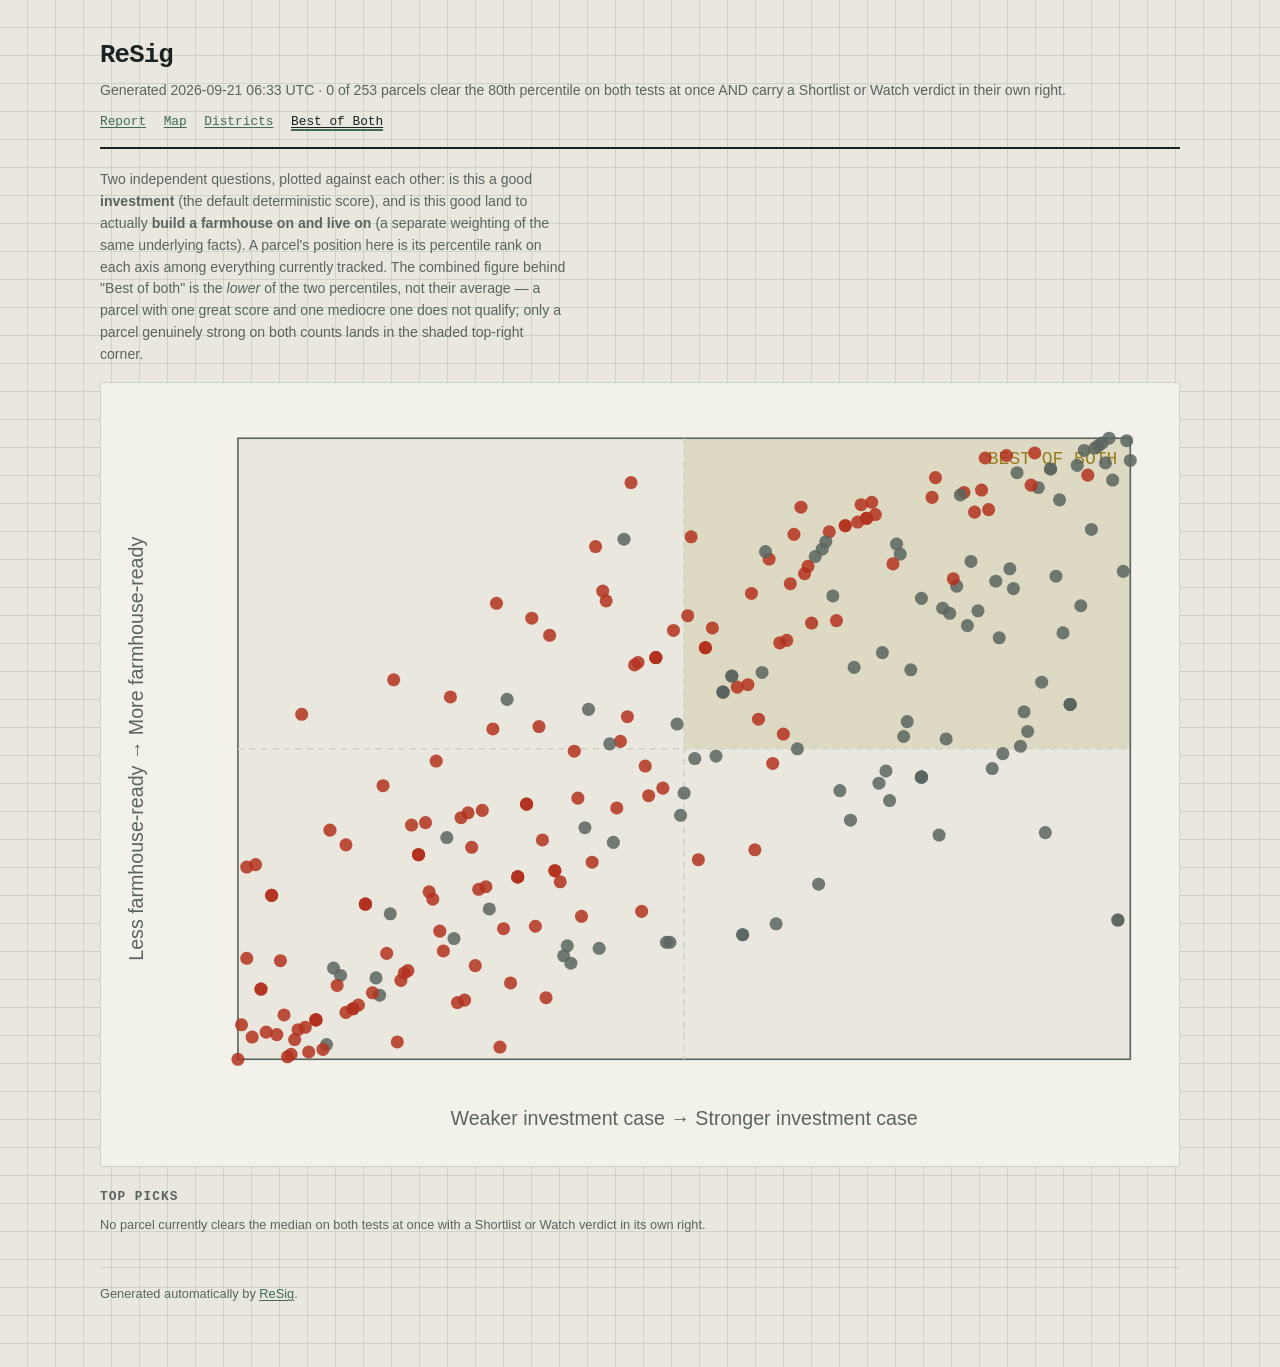
==== best-of-both.html @ 101c4d50 "Update report (2026-09-21T06:33:56Z)" ====
<!doctype html>
<html lang="en">
<head>
<meta charset="utf-8">
<meta name="viewport" content="width=device-width, initial-scale=1">
<title>ReSig — best of both</title>
<style>
:root {
  --paper:      #E9E7DE;
  --paper-2:    #F2F1EA;
  --grid:       #CFD2C6;
  --ink:        #1A2321;
  --ink-soft:   #5A655F;
  --contour:    #3F6B54;
  --sindoor:    #B3311F;
  --gold:       #9A7D22;
  --mono: ui-monospace, "SF Mono", "IBM Plex Mono", "Roboto Mono", Menlo, monospace;
  --sans: "Inter", "Helvetica Neue", -apple-system, BlinkMacSystemFont, sans-serif;
  --rule: 1px solid var(--grid);
  color-scheme: light;
}
* { box-sizing: border-box; }
body {
  margin: 0; padding: clamp(1rem, 3vw, 2.25rem) clamp(1rem, 3vw, 2.25rem) 4rem;
  max-width: 72rem; margin-inline: auto;
  background-color: var(--paper);
  background-image: linear-gradient(var(--grid) 1px, transparent 1px),
                     linear-gradient(90deg, var(--grid) 1px, transparent 1px);
  background-size: 28px 28px; background-position: -1px -1px;
  color: var(--ink); font: 15px/1.55 var(--sans);
}
a { color: var(--contour); text-decoration-thickness: 1px; text-underline-offset: 2px; }
a:hover { color: var(--ink); }
header.sheet { display: flex; flex-wrap: wrap; gap: .75rem 1.5rem; align-items: baseline;
               justify-content: space-between; border-bottom: 2px solid var(--ink);
               padding-bottom: 1rem; margin-bottom: 1.25rem; }
.wordmark { font-family: var(--mono); font-size: clamp(1.2rem, 3.5vw, 1.6rem); font-weight: 600;
            letter-spacing: -0.03em; margin: 0; }
nav.pages { font: .8rem var(--mono); display: flex; gap: 1.1rem; }
nav.pages a[aria-current] { color: var(--ink); border-bottom: 2px solid var(--contour); }
.sub { color: var(--ink-soft); margin: .3rem 0 0; font-size: .88rem; }

.stats { display: flex; flex-wrap: wrap; gap: 0; margin: 1.25rem 0; border: var(--rule);
         background: var(--paper-2); }
.stats > div { flex: 1 1 8rem; padding: .7rem .9rem; border-right: var(--rule); }
.stats > div:last-child { border-right: none; }
.stats .n { font: 600 1.3rem/1.1 var(--mono); }
.stats .k { font-size: .72rem; text-transform: uppercase; letter-spacing: .06em; color: var(--ink-soft); }

.filters { display: flex; flex-wrap: wrap; gap: .7rem 1.1rem; align-items: end;
           margin: 0 0 1rem; padding: .9rem; border: var(--rule); border-top: 3px solid var(--contour);
           background: var(--paper-2); }
.filters label { display: block; font: .68rem var(--mono); text-transform: uppercase;
                  letter-spacing: .06em; color: var(--ink-soft); margin-bottom: .25rem; }
.filters select, .filters input { font: .85rem var(--sans); padding: .35rem .5rem;
                                    border: 1px solid var(--ink-soft); background: var(--paper); color: var(--ink); }
.filters input[type=search] { min-width: 14rem; }
#count { font: .8rem var(--mono); color: var(--ink-soft); margin: 0 0 .6rem; }

.parcel { border: var(--rule); border-top: 3px solid var(--contour); margin-bottom: .6rem; background: var(--paper-2); }
.parcel[data-tier=risk] { border-top-color: var(--sindoor); }
.parcel[data-tier=ok] { border-top-color: var(--gold); }
.parcel[data-tier=meh] { border-top-color: var(--ink-soft); }
.parcel > summary, .parcel-head { cursor: pointer; padding: .65rem .9rem; display: grid;
    grid-template-columns: minmax(0,2.1fr) minmax(0,1fr) minmax(0,1fr) minmax(0,.9fr) minmax(0,.8fr) minmax(0,1.5fr);
    gap: .4rem 1rem; align-items: center; list-style: none; }
.parcel-head { cursor: default; font: .68rem var(--mono); text-transform: uppercase;
    letter-spacing: .06em; color: var(--ink-soft); padding-bottom: .35rem; }
.parcel-head span.num { text-align: right; }
.parcel > summary::-webkit-details-marker { display: none; }
.parcel[open] > summary { border-bottom: var(--rule); }
.parcel .title { font-weight: 600; overflow: hidden; text-overflow: ellipsis; white-space: nowrap; }
.parcel .where { color: var(--ink-soft); font-size: .78rem; }
.trend-up { color: var(--sindoor); font-size: .75rem; }
.trend-down { color: var(--contour); font-size: .75rem; }
.num { text-align: right; font-variant-numeric: tabular-nums; font-family: var(--mono); white-space: nowrap; }
.verdict-good { color: var(--contour); font-weight: 500; }
.verdict-ok { color: var(--gold); }
.verdict-meh { color: var(--ink-soft); }
.verdict-risk { color: var(--sindoor); font-weight: 500; }
.tag { display: inline-block; font: 600 .65rem var(--mono); text-transform: uppercase;
       letter-spacing: .04em; padding: .1rem .4rem; border-radius: 3px; vertical-align: middle; }
.tag--gold { border: 1px solid var(--gold); color: var(--gold); }

.detail { padding: .8rem 1rem 1.1rem; display: grid; grid-template-columns: 1fr 1fr; gap: 1.1rem 1.5rem; }
.detail h4 { font: 600 .68rem/1 var(--mono); text-transform: uppercase; letter-spacing: .08em;
             color: var(--ink-soft); margin: 0 0 .5rem; }
.detail .kv { margin: 0; display: grid; grid-template-columns: 6rem 1fr; gap: .3rem .6rem; font-size: .84rem; }
.detail .kv dt { font: .68rem var(--mono); color: var(--ink-soft); }
.detail .kv dd { margin: 0; font-family: var(--mono); }
.why { margin: 0; padding: 0; list-style: none; font: .78rem/1.6 var(--mono); }
.why li { padding: .3rem 0; border-bottom: var(--rule); }
.why li:last-child { border-bottom: none; }
.meter { color: var(--contour); letter-spacing: -0.08em; }
.note { font-size: .8rem; color: var(--ink-soft); margin: .5rem 0 0; }
@media (max-width: 720px) {
  .parcel > summary { grid-template-columns: 1fr; }
  .detail { grid-template-columns: 1fr; }
  .parcel-head { display: none; }
}
footer { margin-top: 2rem; color: var(--ink-soft); font-size: .8rem; border-top: var(--rule); padding-top: 1rem; }

.pick { border: var(--rule); border-left: 3px solid var(--gold); padding: .6rem .8rem;
         margin-bottom: .5rem; background: var(--paper-2); }
.chart-wrap { border: var(--rule); background: var(--paper-2); padding: 1rem; margin: 1rem 0 1.5rem; }
.chart-wrap svg { width: 100%; height: auto; display: block; }
</style>
</head>
<body>
<header class="sheet">
  <div>
    <p class="wordmark">ReSig</p>
    <p class="sub">Generated 2026-09-21 06:33 UTC · 0 of 253 parcels clear the
      80th percentile on both tests at once AND carry a Shortlist
      or Watch verdict in their own right.</p>
  </div>
  <nav class="pages"><a href="index.html">Report</a><a href="map.html">Map</a><a href="districts.html">Districts</a><a href="best-of-both.html" aria-current="page">Best of Both</a></nav>
</header>

<p class="sub" style="max-width:60ch">
  Two independent questions, plotted against each other: is this a good
  <strong>investment</strong> (the default deterministic score), and is this good land to actually
  <strong>build a farmhouse on and live on</strong> (a separate weighting of the same underlying
  facts). A parcel's position here is its percentile rank on each axis among everything currently
  tracked. The combined figure behind "Best of both" is the <em>lower</em> of the two percentiles,
  not their average — a parcel with one great score and one mediocre one does not qualify; only a
  parcel genuinely strong on both counts lands in the shaded top-right corner.
</p>

<div class="chart-wrap">
<svg viewBox="0 0 640 460" role="img" aria-label="Investment score versus farmhouse-suitability score, one dot per parcel"><rect x="74" y="24" width="546" height="380" fill="var(--paper)"/><rect x="347.0" y="24" width="273.0" height="190.0" fill="var(--gold)" opacity="0.14"/><rect x="74" y="24" width="546" height="380" fill="none" stroke="var(--ink-soft)" stroke-width="1"/><line x1="347.0" y1="24" x2="347.0" y2="404" stroke="var(--grid)" stroke-dasharray="4,3"/><line x1="74" y1="214.0" x2="620" y2="214.0" stroke="var(--grid)" stroke-dasharray="4,3"/><text x="612" y="40" text-anchor="end" font-size="11" fill="var(--gold)" font-family="var(--mono)">BEST OF BOTH</text><a href="index.html#p-3c12789ec2a33b2a"><circle cx="620.0" cy="37.6" r="4" style="fill:var(--ink-soft)" opacity="0.85"><title>Commercial Land for Rent in Kapan — investment 100th pct, farmhouse 96th pct</title></circle></a><a href="index.html#p-a960d82c58619d6d"><circle cx="617.8" cy="25.5" r="4" style="fill:var(--ink-soft)" opacity="0.85"><title>Land on Sale at Nakhipot — investment 100th pct, farmhouse 100th pct</title></circle></a><a href="index.html#p-d935917e226b5582"><circle cx="615.7" cy="105.4" r="4" style="fill:var(--ink-soft)" opacity="0.85"><title>Land for Sale in Thakre — investment 99th pct, farmhouse 79th pct</title></circle></a><a href="index.html#p-98e5341f382477df"><circle cx="612.4" cy="318.8" r="4" style="fill:var(--ink-soft)" opacity="0.85"><title>hiway toucha land and house for sales urgent — investment 99th pct, farmhouse 22th pct</title></circle></a><a href="index.html#p-a8525ee507dbd38e"><circle cx="612.4" cy="318.8" r="4" style="fill:var(--ink-soft)" opacity="0.85"><title>15 Aana jaga hiway toucha 17metter face — investment 99th pct, farmhouse 22th pct</title></circle></a><a href="index.html#p-e9f309aa2efd473e"><circle cx="609.2" cy="49.6" r="4" style="fill:var(--ink-soft)" opacity="0.85"><title>Land on Sale at Shivaghat — investment 98th pct, farmhouse 93th pct</title></circle></a><a href="index.html#p-f124165d592187a6"><circle cx="607.0" cy="24.0" r="4" style="fill:var(--ink-soft)" opacity="0.85"><title>Residential Land for Sale in Imadol — investment 98th pct, farmhouse 100th pct</title></circle></a><a href="index.html#p-3112c5cdf3ae9898"><circle cx="604.8" cy="39.1" r="4" style="fill:var(--ink-soft)" opacity="0.85"><title>Land on Sale at Kirtipur Jhulpokhari — investment 97th pct, farmhouse 96th pct</title></circle></a><a href="index.html#p-f8d220b8ddc4831b"><circle cx="602.7" cy="27.0" r="4" style="fill:var(--ink-soft)" opacity="0.85"><title>Commercial Land for Sale at Baluwatar — investment 97th pct, farmhouse 99th pct</title></circle></a><a href="index.html#p-209a9ff8c789afdb"><circle cx="600.5" cy="28.5" r="4" style="fill:var(--ink-soft)" opacity="0.85"><title>Commercial Land for Sale at Bagbazar — investment 96th pct, farmhouse 99th pct</title></circle></a><a href="index.html#p-1a326ec248c3b425"><circle cx="598.3" cy="30.0" r="4" style="fill:var(--ink-soft)" opacity="0.85"><title>Commercial Land for Sale at Sinamangal — investment 96th pct, farmhouse 98th pct</title></circle></a><a href="index.html#p-9a4951554f86f142"><circle cx="596.2" cy="79.8" r="4" style="fill:var(--ink-soft)" opacity="0.85"><title>Land on Sale at Chhampi — investment 96th pct, farmhouse 85th pct</title></circle></a><a href="index.html#p-3c2ca82757402a3b"><circle cx="594.0" cy="46.6" r="4" style="fill:var(--sindoor)" opacity="0.85"><title>Land on Sale at Nakhudol Bhaisepati — investment 95th pct, farmhouse 94th pct</title></circle></a><a href="index.html#p-1645b2f1ffe58a04"><circle cx="591.8" cy="31.5" r="4" style="fill:var(--ink-soft)" opacity="0.85"><title>Commercial Land for Sale in Gothatar — investment 95th pct, farmhouse 98th pct</title></circle></a><a href="index.html#p-316c15afed1bd3ad"><circle cx="589.7" cy="126.5" r="4" style="fill:var(--ink-soft)" opacity="0.85"><title>🏡 LAVISH BUNGALOW FOR RENT | BISHALNAGAR, KATHMANDU✨ A Premi — investment 94th pct, farmhouse 73th pct</title></circle></a><a href="index.html#p-990f5b1c18c774e6"><circle cx="587.5" cy="40.6" r="4" style="fill:var(--ink-soft)" opacity="0.85"><title>Residential Land for Sale at Chapali — investment 94th pct, farmhouse 96th pct</title></circle></a><a href="index.html#p-612f9ea61b07eb21"><circle cx="583.2" cy="186.9" r="4" style="fill:var(--ink-soft)" opacity="0.85"><title>LAND ON SALE AT CHAPAGAUN — investment 93th pct, farmhouse 57th pct</title></circle></a><a href="index.html#p-20fa27a2e74a25a0"><circle cx="583.2" cy="186.9" r="4" style="fill:var(--ink-soft)" opacity="0.85"><title>LAND ON SALE AT CHAPAGAUN — investment 93th pct, farmhouse 57th pct</title></circle></a><a href="index.html#p-e5a11e2611a1c26a"><circle cx="583.2" cy="186.9" r="4" style="fill:var(--ink-soft)" opacity="0.85"><title>LAND ON SALE AT CHAPAGAUN — investment 93th pct, farmhouse 57th pct</title></circle></a><a href="index.html#p-d938139e222aa679"><circle cx="578.8" cy="143.1" r="4" style="fill:var(--ink-soft)" opacity="0.85"><title>Land on Sale at Thankot Nagdhunga — investment 92th pct, farmhouse 69th pct</title></circle></a><a href="index.html#p-1f2910f21db62cb2"><circle cx="576.7" cy="61.7" r="4" style="fill:var(--ink-soft)" opacity="0.85"><title>5 ROPANI COMMERCIAL LAND FOR RENT|BANESHWOR,KATHMANDU — investment 92th pct, farmhouse 90th pct</title></circle></a><a href="index.html#p-01ec0922d55fd368"><circle cx="574.5" cy="108.4" r="4" style="fill:var(--ink-soft)" opacity="0.85"><title>Residential Land for Sale — investment 92th pct, farmhouse 78th pct</title></circle></a><a href="index.html#p-1af68c649ad234c8"><circle cx="571.2" cy="42.8" r="4" style="fill:var(--ink-soft)" opacity="0.85"><title>Commercial Land for Sale in New Baneshwor — investment 91th pct, farmhouse 95th pct</title></circle></a><a href="index.html#p-52485f45154748b3"><circle cx="571.2" cy="42.8" r="4" style="fill:var(--ink-soft)" opacity="0.85"><title>Commercial Land for Sale at New Baneshwor — investment 91th pct, farmhouse 95th pct</title></circle></a><a href="index.html#p-7ac97693006aa82e"><circle cx="568.0" cy="265.3" r="4" style="fill:var(--ink-soft)" opacity="0.85"><title>Land on Sale at Dhading Sangkosh — investment 90th pct, farmhouse 37th pct</title></circle></a><a href="index.html#p-3c18845c3e5b70c5"><circle cx="565.8" cy="173.3" r="4" style="fill:var(--ink-soft)" opacity="0.85"><title>Residental Land On Sale At Bhaisepati — investment 90th pct, farmhouse 61th pct</title></circle></a><a href="index.html#p-2e98e618d2769325"><circle cx="563.7" cy="54.2" r="4" style="fill:var(--ink-soft)" opacity="0.85"><title>Residential Land for Sale at Baluwatar — investment 90th pct, farmhouse 92th pct</title></circle></a><a href="index.html#p-5802abc5c0b32b04"><circle cx="561.5" cy="33.0" r="4" style="fill:var(--sindoor)" opacity="0.85"><title>Land on Sale at Maharajgunj — investment 89th pct, farmhouse 98th pct</title></circle></a><a href="index.html#p-6c3da8f4e8584703"><circle cx="559.3" cy="52.7" r="4" style="fill:var(--sindoor)" opacity="0.85"><title>10 aana commercial land for sale in Dahachowk Chandragiri Ka — investment 89th pct, farmhouse 92th pct</title></circle></a><a href="index.html#p-e531e31bd0248b71"><circle cx="557.2" cy="203.4" r="4" style="fill:var(--ink-soft)" opacity="0.85"><title>Residential Land for Sale in Thankot — investment 88th pct, farmhouse 53th pct</title></circle></a><a href="index.html#p-ca33aae7d6bd4e05"><circle cx="555.0" cy="191.4" r="4" style="fill:var(--ink-soft)" opacity="0.85"><title>21 aana Land For Rent !!📍Tokha Greenland, Kathmandu — investment 88th pct, farmhouse 56th pct</title></circle></a><a href="index.html#p-36bc25cc10a32e41"><circle cx="552.8" cy="212.5" r="4" style="fill:var(--ink-soft)" opacity="0.85"><title>Land on Sale at Dahachowk — investment 88th pct, farmhouse 50th pct</title></circle></a><a href="index.html#p-892d2bf542212f79"><circle cx="550.7" cy="45.1" r="4" style="fill:var(--ink-soft)" opacity="0.85"><title>Residential Land for Sale in Godamchaur — investment 87th pct, farmhouse 94th pct</title></circle></a><a href="index.html#p-e9ae6f44cef830a0"><circle cx="548.5" cy="116.0" r="4" style="fill:var(--ink-soft)" opacity="0.85"><title>Plotting land On Sale At Lele ,Lalitpur — investment 87th pct, farmhouse 76th pct</title></circle></a><a href="index.html#p-0426338d34e69b75"><circle cx="546.3" cy="103.9" r="4" style="fill:var(--ink-soft)" opacity="0.85"><title>Residential Land for Sale in Imadol — investment 87th pct, farmhouse 79th pct</title></circle></a><a href="index.html#p-fdc3cb3e3785d651"><circle cx="544.2" cy="34.6" r="4" style="fill:var(--sindoor)" opacity="0.85"><title>Land on Sale at Chamati — investment 86th pct, farmhouse 97th pct</title></circle></a><a href="index.html#p-74a9d9990fa70ed4"><circle cx="542.0" cy="217.0" r="4" style="fill:var(--ink-soft)" opacity="0.85"><title>1 katha land for sale in Gitanagar Bharatpur — investment 86th pct, farmhouse 49th pct</title></circle></a><a href="index.html#p-9b8abcc853cc70a8"><circle cx="539.8" cy="146.1" r="4" style="fill:var(--ink-soft)" opacity="0.85"><title>4 aana 1 paisa and 4 aana  3 paisa land for sale in Matatirt — investment 85th pct, farmhouse 68th pct</title></circle></a><a href="index.html#p-068aeda438d90763"><circle cx="537.7" cy="111.5" r="4" style="fill:var(--ink-soft)" opacity="0.85"><title>Land on Sale at Goldhunga Baikhu — investment 85th pct, farmhouse 77th pct</title></circle></a><a href="index.html#p-af9414f7e6231e8a"><circle cx="535.5" cy="226.1" r="4" style="fill:var(--ink-soft)" opacity="0.85"><title>land on sale @ Bhutkhel Kirtipur 6 — investment 85th pct, farmhouse 47th pct</title></circle></a><a href="index.html#p-979259c079f7f240"><circle cx="533.3" cy="67.7" r="4" style="fill:var(--sindoor)" opacity="0.85"><title>Land on Sale at Jawalakhel — investment 84th pct, farmhouse 88th pct</title></circle></a><a href="index.html#p-f86be8b53a535a36"><circle cx="531.2" cy="36.1" r="4" style="fill:var(--sindoor)" opacity="0.85"><title>Land on Sale at Sano Bharyang — investment 84th pct, farmhouse 97th pct</title></circle></a><a href="index.html#p-96280a4ee81c9bbb"><circle cx="529.0" cy="55.7" r="4" style="fill:var(--sindoor)" opacity="0.85"><title>Land on Sale at Pulchowk — investment 83th pct, farmhouse 92th pct</title></circle></a><a href="index.html#p-3fdf523f615a82b0"><circle cx="526.8" cy="129.6" r="4" style="fill:var(--ink-soft)" opacity="0.85"><title>Residential Land for Sale in Imadol — investment 83th pct, farmhouse 72th pct</title></circle></a><a href="index.html#p-e4b720b49b7aa573"><circle cx="524.7" cy="69.2" r="4" style="fill:var(--sindoor)" opacity="0.85"><title>Land on Sale at Purano Naikap — investment 83th pct, farmhouse 88th pct</title></circle></a><a href="index.html#p-368622302d0acafe"><circle cx="522.5" cy="99.4" r="4" style="fill:var(--ink-soft)" opacity="0.85"><title>Residential Land for Sale at Baluwatar — investment 82th pct, farmhouse 80th pct</title></circle></a><a href="index.html#p-170c586a13817214"><circle cx="520.3" cy="138.6" r="4" style="fill:var(--ink-soft)" opacity="0.85"><title>6 piece land for sale in Matatirtha Chandragiri Kathmandu — investment 82th pct, farmhouse 70th pct</title></circle></a><a href="index.html#p-64d1e7f531bf6867"><circle cx="518.2" cy="57.2" r="4" style="fill:var(--sindoor)" opacity="0.85"><title>3 aana commercial land for sale in Tokha Height Kathmandu — investment 81th pct, farmhouse 91th pct</title></circle></a><a href="index.html#p-bebb0da9c721f9f5"><circle cx="516.0" cy="58.7" r="4" style="fill:var(--ink-soft)" opacity="0.85"><title>Residential Land for Sale at Gothatar — investment 81th pct, farmhouse 91th pct</title></circle></a><a href="index.html#p-368818a5c2e832f6"><circle cx="513.8" cy="114.5" r="4" style="fill:var(--ink-soft)" opacity="0.85"><title>Residential Land for Sale at Bistagaun — investment 81th pct, farmhouse 76th pct</title></circle></a><a href="index.html#p-b567ed6657759b4b"><circle cx="511.7" cy="110.0" r="4" style="fill:var(--sindoor)" opacity="0.85"><title>Land on Sale at Dhapakhel — investment 80th pct, farmhouse 77th pct</title></circle></a><a href="index.html#p-5e1c99d452810876"><circle cx="509.5" cy="131.1" r="4" style="fill:var(--ink-soft)" opacity="0.85"><title>Land on Sale at Birgunj — investment 80th pct, farmhouse 72th pct</title></circle></a><a href="index.html#p-ded3324884a96fbd"><circle cx="507.3" cy="208.0" r="4" style="fill:var(--ink-soft)" opacity="0.85"><title>54 ana land for in budanilkantha height — investment 79th pct, farmhouse 52th pct</title></circle></a><a href="index.html#p-62176c35b2fcaacd"><circle cx="505.2" cy="128.0" r="4" style="fill:var(--ink-soft)" opacity="0.85"><title>Commercial Land for Sale at Baluwatar — investment 79th pct, farmhouse 73th pct</title></circle></a><a href="index.html#p-6617190d10756c51"><circle cx="503.0" cy="266.8" r="4" style="fill:var(--ink-soft)" opacity="0.85"><title>14 piece plotting land for sale in Matatirtha Dhaksi Kathman — investment 79th pct, farmhouse 36th pct</title></circle></a><a href="index.html#p-780a6d66d5318336"><circle cx="500.8" cy="48.1" r="4" style="fill:var(--sindoor)" opacity="0.85"><title>Land on Sale at Bhangal Sundarbasti — investment 78th pct, farmhouse 94th pct</title></circle></a><a href="index.html#p-cd67b5b4f9129a22"><circle cx="498.7" cy="60.2" r="4" style="fill:var(--sindoor)" opacity="0.85"><title>Land on Sale at Baluwatar — investment 78th pct, farmhouse 90th pct</title></circle></a><a href="index.html#p-988099e53c76cf56"><circle cx="492.2" cy="231.3" r="4" style="fill:var(--ink-soft)" opacity="0.85"><title>land for rent — investment 77th pct, farmhouse 45th pct</title></circle></a><a href="index.html#p-f7e66fc00bdfc199"><circle cx="492.2" cy="231.3" r="4" style="fill:var(--ink-soft)" opacity="0.85"><title>Land For sale!!📍Mitrwpark, Kathmandu — investment 77th pct, farmhouse 45th pct</title></circle></a><a href="index.html#p-c7a46c102cbdc90b"><circle cx="492.2" cy="231.3" r="4" style="fill:var(--ink-soft)" opacity="0.85"><title>land for rent in pasikot — investment 77th pct, farmhouse 45th pct</title></circle></a><a href="index.html#p-54b76462b521c9f4"><circle cx="492.2" cy="122.0" r="4" style="fill:var(--ink-soft)" opacity="0.85"><title>7.5 ropani Land For Rent !!📍mitrwpark, Kathmandu — investment 77th pct, farmhouse 74th pct</title></circle></a><a href="index.html#p-afece3cb2e1f3c44"><circle cx="492.2" cy="231.3" r="4" style="fill:var(--ink-soft)" opacity="0.85"><title>5 aana Land For Rent !!📍Handigaun, Kathmandu — investment 77th pct, farmhouse 45th pct</title></circle></a><a href="index.html#p-eae59f23129d2b49"><circle cx="485.7" cy="165.7" r="4" style="fill:var(--ink-soft)" opacity="0.85"><title>Residential Land for Sale at Godamchaur — investment 75th pct, farmhouse 63th pct</title></circle></a><a href="index.html#p-4a359002c788ca07"><circle cx="483.5" cy="197.4" r="4" style="fill:var(--ink-soft)" opacity="0.85"><title>Residential Land for Sale in Imadol — investment 75th pct, farmhouse 54th pct</title></circle></a><a href="index.html#p-7db98823ad5fe661"><circle cx="481.3" cy="206.5" r="4" style="fill:var(--ink-soft)" opacity="0.85"><title>Residential Land for Sale in Harisiddhi — investment 75th pct, farmhouse 52th pct</title></circle></a><a href="index.html#p-94b2ac09a2171e96"><circle cx="479.2" cy="94.9" r="4" style="fill:var(--ink-soft)" opacity="0.85"><title>4 aana land for sale in Damauli Vyas-5 Ranitari — investment 74th pct, farmhouse 81th pct</title></circle></a><a href="index.html#p-16c75f04ebbd067e"><circle cx="477.0" cy="88.8" r="4" style="fill:var(--ink-soft)" opacity="0.85"><title>Land for sale in Pasikot — investment 74th pct, farmhouse 83th pct</title></circle></a><a href="index.html#p-770c49b5ddaf3180"><circle cx="474.8" cy="100.9" r="4" style="fill:var(--sindoor)" opacity="0.85"><title>Land on Sale at Chyaudada — investment 73th pct, farmhouse 80th pct</title></circle></a><a href="index.html#p-d36798738c6763a4"><circle cx="472.7" cy="245.7" r="4" style="fill:var(--ink-soft)" opacity="0.85"><title>Land For sale !!📍Pasikot, Kathmandu — investment 73th pct, farmhouse 42th pct</title></circle></a><a href="index.html#p-0f5d6bbccde2a4bc"><circle cx="470.5" cy="227.6" r="4" style="fill:var(--ink-soft)" opacity="0.85"><title>Residential Land on sell at Machhegaun, Bhakteparti, KTM — investment 73th pct, farmhouse 46th pct</title></circle></a><a href="index.html#p-d5c5f369127f8773"><circle cx="468.3" cy="155.2" r="4" style="fill:var(--ink-soft)" opacity="0.85"><title>Residential Land for Sale in Pasikot — investment 72th pct, farmhouse 65th pct</title></circle></a><a href="index.html#p-63c902841c5279f7"><circle cx="466.2" cy="235.1" r="4" style="fill:var(--ink-soft)" opacity="0.85"><title>Residential Land for Sale in Satdobato — investment 72th pct, farmhouse 44th pct</title></circle></a><a href="index.html#p-bf9d4fe36bf699e9"><circle cx="464.0" cy="70.7" r="4" style="fill:var(--sindoor)" opacity="0.85"><title>Land on Sale at Dallu — investment 71th pct, farmhouse 88th pct</title></circle></a><a href="index.html#p-9245245c6d275e98"><circle cx="461.8" cy="63.2" r="4" style="fill:var(--sindoor)" opacity="0.85"><title>Commercial 34.5 aana land for sale in MID Baneshwor — investment 71th pct, farmhouse 90th pct</title></circle></a><a href="index.html#p-05c12bc73607ed9e"><circle cx="458.6" cy="73.0" r="4" style="fill:var(--sindoor)" opacity="0.85"><title>Land on Sale at Chamati — investment 70th pct, farmhouse 87th pct</title></circle></a><a href="index.html#p-ffae69149fe95453"><circle cx="458.6" cy="73.0" r="4" style="fill:var(--sindoor)" opacity="0.85"><title>Land on Sale at Chamati — investment 70th pct, farmhouse 87th pct</title></circle></a><a href="index.html#p-8c8f69040e8125b4"><circle cx="455.3" cy="64.7" r="4" style="fill:var(--sindoor)" opacity="0.85"><title>Land on Sale at Chabahil — investment 70th pct, farmhouse 89th pct</title></circle></a><a href="index.html#p-3405479f69a2ae08"><circle cx="453.2" cy="75.3" r="4" style="fill:var(--sindoor)" opacity="0.85"><title>Land on Sale at Banasthali — investment 69th pct, farmhouse 87th pct</title></circle></a><a href="index.html#p-3a4c5d53c0106d5a"><circle cx="451.0" cy="164.2" r="4" style="fill:var(--ink-soft)" opacity="0.85"><title>Commercial Land for Sale in Lakhechaur — investment 69th pct, farmhouse 63th pct</title></circle></a><a href="index.html#p-7e8b2041a67af7d3"><circle cx="448.8" cy="257.7" r="4" style="fill:var(--ink-soft)" opacity="0.85"><title>Land For sale  !! 📍Tarkeshowr — investment 69th pct, farmhouse 38th pct</title></circle></a><a href="index.html#p-c88eac480dbc6f1f"><circle cx="445.6" cy="77.5" r="4" style="fill:var(--sindoor)" opacity="0.85"><title>Land on Sale at Chapali Bhangal — investment 68th pct, farmhouse 86th pct</title></circle></a><a href="index.html#p-babc198aa5148dfa"><circle cx="445.6" cy="77.5" r="4" style="fill:var(--sindoor)" opacity="0.85"><title>Land on Sale at Pasikot — investment 68th pct, farmhouse 86th pct</title></circle></a><a href="index.html#p-f037e6fe3c0bad24"><circle cx="442.3" cy="239.6" r="4" style="fill:var(--ink-soft)" opacity="0.85"><title>Bhangal Sundarbasti Land For Sale — investment 67th pct, farmhouse 43th pct</title></circle></a><a href="index.html#p-84d5249b5bb593e5"><circle cx="440.2" cy="135.6" r="4" style="fill:var(--sindoor)" opacity="0.85"><title>Residential Land for Sale in Chasidol — investment 67th pct, farmhouse 71th pct</title></circle></a><a href="index.html#p-5a23cd3a6ea957ff"><circle cx="438.0" cy="120.5" r="4" style="fill:var(--ink-soft)" opacity="0.85"><title>Residential Land for Sale in Lubhu — investment 67th pct, farmhouse 75th pct</title></circle></a><a href="index.html#p-8802bf719e6737d7"><circle cx="435.8" cy="81.3" r="4" style="fill:var(--sindoor)" opacity="0.85"><title>Land on Sale at Sitapaila — investment 66th pct, farmhouse 85th pct</title></circle></a><a href="index.html#p-c818f0b1dee4cb6c"><circle cx="433.7" cy="87.3" r="4" style="fill:var(--ink-soft)" opacity="0.85"><title>3 aana land for sale in Taathali 9 Chitapol Bhaktapur — investment 66th pct, farmhouse 83th pct</title></circle></a><a href="index.html#p-115e49ecef42c4d4"><circle cx="431.5" cy="91.9" r="4" style="fill:var(--ink-soft)" opacity="0.85"><title>Commercial Land for Sale in Lakeside, Pokhara — investment 65th pct, farmhouse 82th pct</title></circle></a><a href="index.html#p-a54648dc031ece81"><circle cx="429.3" cy="296.9" r="4" style="fill:var(--ink-soft)" opacity="0.85"><title>4 aana land for sale at Baadbhanjhyang Dahachowk — investment 65th pct, farmhouse 28th pct</title></circle></a><a href="index.html#p-e23c1c39a8e1b000"><circle cx="427.2" cy="96.4" r="4" style="fill:var(--ink-soft)" opacity="0.85"><title>3 aana 4 aana 9 aana land piece on sale in Changunarayan Bha — investment 65th pct, farmhouse 81th pct</title></circle></a><a href="index.html#p-9dfac59d59465ac1"><circle cx="425.0" cy="137.1" r="4" style="fill:var(--sindoor)" opacity="0.85"><title>Land on Sale at Thecho — investment 64th pct, farmhouse 70th pct</title></circle></a><a href="index.html#p-15c12097c1d985be"><circle cx="422.8" cy="102.4" r="4" style="fill:var(--sindoor)" opacity="0.85"><title>Land on Sale at Lolang Goldhunga — investment 64th pct, farmhouse 79th pct</title></circle></a><a href="index.html#p-26e798e45c572107"><circle cx="420.7" cy="106.9" r="4" style="fill:var(--sindoor)" opacity="0.85"><title>Land on Sale at Machhapokhari Basantanagar — investment 63th pct, farmhouse 78th pct</title></circle></a><a href="index.html#p-fab6fee409c48351"><circle cx="418.5" cy="66.2" r="4" style="fill:var(--sindoor)" opacity="0.85"><title>8 aana commercial land for sale / rent in Gokarneshwor Kathm — investment 63th pct, farmhouse 89th pct</title></circle></a><a href="index.html#p-3a9067322245c68d"><circle cx="416.3" cy="214.0" r="4" style="fill:var(--ink-soft)" opacity="0.85"><title>Lalitpur bista xap ma jagga — investment 63th pct, farmhouse 50th pct</title></circle></a><a href="index.html#p-53c7dc42c43de2a5"><circle cx="414.2" cy="82.8" r="4" style="fill:var(--sindoor)" opacity="0.85"><title>Land on Sale at Arubari Gokarneshwar — investment 62th pct, farmhouse 85th pct</title></circle></a><a href="index.html#p-ad8fbabbc5e84e7c"><circle cx="412.0" cy="113.0" r="4" style="fill:var(--sindoor)" opacity="0.85"><title>4 To 6 aana land for sale at satdobato — investment 62th pct, farmhouse 77th pct</title></circle></a><a href="index.html#p-be3637ec2a02e0bb"><circle cx="409.8" cy="147.7" r="4" style="fill:var(--sindoor)" opacity="0.85"><title>Residential Land for Sale in Ochu Height — investment 62th pct, farmhouse 67th pct</title></circle></a><a href="index.html#p-59d10129747eb26b"><circle cx="407.7" cy="205.0" r="4" style="fill:var(--sindoor)" opacity="0.85"><title>Residential land for sale/sell in Hattiban, Lalitpur, Nepal  — investment 61th pct, farmhouse 52th pct</title></circle></a><a href="index.html#p-3f016a403d3987b9"><circle cx="405.5" cy="149.2" r="4" style="fill:var(--sindoor)" opacity="0.85"><title>Residential Land for Sale in Imadol — investment 61th pct, farmhouse 67th pct</title></circle></a><a href="index.html#p-139144660ec3d21f"><circle cx="403.3" cy="321.1" r="4" style="fill:var(--ink-soft)" opacity="0.85"><title>3 piece land for sale in Machhegaun, Near Khusi Khusi Chowk, — investment 60th pct, farmhouse 22th pct</title></circle></a><a href="index.html#p-a6307a5e37349d98"><circle cx="401.2" cy="223.0" r="4" style="fill:var(--sindoor)" opacity="0.85"><title>Land on Sale at Khumaltar Icimod — investment 60th pct, farmhouse 48th pct</title></circle></a><a href="index.html#p-6637e7f1e168aa53"><circle cx="399.0" cy="97.9" r="4" style="fill:var(--sindoor)" opacity="0.85"><title>Commercial land on sale at Baluwatar — investment 60th pct, farmhouse 81th pct</title></circle></a><a href="index.html#p-97d8ff655ee2f2b0"><circle cx="396.8" cy="93.4" r="4" style="fill:var(--ink-soft)" opacity="0.85"><title>Land for Sale at Gothatar — investment 59th pct, farmhouse 82th pct</title></circle></a><a href="index.html#p-c71430cc6fa8782f"><circle cx="394.7" cy="167.3" r="4" style="fill:var(--ink-soft)" opacity="0.85"><title>Tukra jagga dhulikhel Deurali — investment 59th pct, farmhouse 62th pct</title></circle></a><a href="index.html#p-b3771729e3cc06c1"><circle cx="392.5" cy="195.9" r="4" style="fill:var(--sindoor)" opacity="0.85"><title>Land on Sale at Attarkhel Jorpati — investment 58th pct, farmhouse 55th pct</title></circle></a><a href="index.html#p-50377a31ea4d1b08"><circle cx="390.3" cy="275.8" r="4" style="fill:var(--sindoor)" opacity="0.85"><title>Land on Sale at Chhampi — investment 58th pct, farmhouse 34th pct</title></circle></a><a href="index.html#p-7c7cc62dc478395f"><circle cx="388.2" cy="119.0" r="4" style="fill:var(--sindoor)" opacity="0.85"><title>Land on Sale at Ichangu Narayan — investment 58th pct, farmhouse 75th pct</title></circle></a><a href="index.html#p-1bdc06c7d0eaa78a"><circle cx="386.0" cy="174.8" r="4" style="fill:var(--sindoor)" opacity="0.85"><title>Land on Sale at Grande Hospital Tokha — investment 57th pct, farmhouse 60th pct</title></circle></a><a href="index.html#p-9b31385c62ba69a1"><circle cx="382.8" cy="327.8" r="4" style="fill:var(--ink-soft)" opacity="0.85"><title>4 aana land for sale in Dahachowk Near Medical College — investment 57th pct, farmhouse 20th pct</title></circle></a><a href="index.html#p-91f20b09ffe83bd9"><circle cx="382.8" cy="327.8" r="4" style="fill:var(--ink-soft)" opacity="0.85"><title>4 aana land for sale near Nagdhunga Tunnel Chandragiri — investment 57th pct, farmhouse 20th pct</title></circle></a><a href="index.html#p-935af85b6ecfc041"><circle cx="379.5" cy="176.3" r="4" style="fill:var(--sindoor)" opacity="0.85"><title>Land on Sale at Basundhara — investment 56th pct, farmhouse 60th pct</title></circle></a><a href="index.html#p-70b506606161aaff"><circle cx="376.2" cy="169.5" r="4" style="fill:var(--ink-soft)" opacity="0.85"><title>Land for Sale in Budhanilkantha — investment 55th pct, farmhouse 62th pct</title></circle></a><a href="index.html#p-02665ecb4c244289"><circle cx="376.2" cy="169.5" r="4" style="fill:var(--ink-soft)" opacity="0.85"><title>Land on Sale at Narayanthan Taulung — investment 55th pct, farmhouse 62th pct</title></circle></a><a href="index.html#p-8a6c2ccd807cae85"><circle cx="370.8" cy="179.3" r="4" style="fill:var(--ink-soft)" opacity="0.85"><title>Land for Sale at Chapali — investment 54th pct, farmhouse 59th pct</title></circle></a><a href="index.html#p-f736aa708f639020"><circle cx="370.8" cy="179.3" r="4" style="fill:var(--ink-soft)" opacity="0.85"><title>Land for Sale at Bansbari — investment 54th pct, farmhouse 59th pct</title></circle></a><a href="index.html#p-97f4a6e6365e58a6"><circle cx="370.8" cy="179.3" r="4" style="fill:var(--ink-soft)" opacity="0.85"><title>Land for Sale in Chapali — investment 54th pct, farmhouse 59th pct</title></circle></a><a href="index.html#p-3395d0d3388e1f4b"><circle cx="366.5" cy="218.5" r="4" style="fill:var(--ink-soft)" opacity="0.85"><title>Residential Land for Sale at Godamchaur — investment 54th pct, farmhouse 49th pct</title></circle></a><a href="index.html#p-40870b387a4bfd2b"><circle cx="364.3" cy="140.1" r="4" style="fill:var(--sindoor)" opacity="0.85"><title>Land on Sale at Kapan Height — investment 53th pct, farmhouse 69th pct</title></circle></a><a href="index.html#p-9ac2ca669f93ae52"><circle cx="360.0" cy="152.2" r="4" style="fill:var(--sindoor)" opacity="0.85"><title>Residential Land for Sale at Ekatabasti — investment 52th pct, farmhouse 66th pct</title></circle></a><a href="index.html#p-11cb8724d574bea3"><circle cx="360.0" cy="152.2" r="4" style="fill:var(--sindoor)" opacity="0.85"><title>Residential Land for Sale in Chapali — investment 52th pct, farmhouse 66th pct</title></circle></a><a href="index.html#p-cb3085011937e8d2"><circle cx="360.0" cy="152.2" r="4" style="fill:var(--sindoor)" opacity="0.85"><title>Commercial Land for Sale in Chapali — investment 52th pct, farmhouse 66th pct</title></circle></a><a href="index.html#p-e778d17770ca6cbe"><circle cx="355.7" cy="281.9" r="4" style="fill:var(--sindoor)" opacity="0.85"><title>Land on Sale at Khumaltar Dhapakhel — investment 52th pct, farmhouse 32th pct</title></circle></a><a href="index.html#p-c2c6a74463fe853a"><circle cx="353.5" cy="220.0" r="4" style="fill:var(--ink-soft)" opacity="0.85"><title>Residential Land for Sale in Lubhu — investment 51th pct, farmhouse 48th pct</title></circle></a><a href="index.html#p-ea0e81c4ed0bd34a"><circle cx="351.3" cy="84.3" r="4" style="fill:var(--sindoor)" opacity="0.85"><title>Residential Land for Sale at Katunje — investment 51th pct, farmhouse 84th pct</title></circle></a><a href="index.html#p-abfd71cbbbd120ac"><circle cx="349.2" cy="132.6" r="4" style="fill:var(--sindoor)" opacity="0.85"><title>Land on Sale at Raniban Tinghare — investment 50th pct, farmhouse 71th pct</title></circle></a><a href="index.html#p-c1a153fbe6f7f114"><circle cx="347.0" cy="241.1" r="4" style="fill:var(--ink-soft)" opacity="0.85"><title>Residential Land for Sale in Tikathali — investment 50th pct, farmhouse 43th pct</title></circle></a><a href="index.html#p-b8bfed4c8b1be08f"><circle cx="344.8" cy="254.7" r="4" style="fill:var(--ink-soft)" opacity="0.85"><title>Land for Sale, Area १० धुर घडेरी — investment 50th pct, farmhouse 39th pct</title></circle></a><a href="index.html#p-47f701cf0395b530"><circle cx="342.7" cy="198.9" r="4" style="fill:var(--ink-soft)" opacity="0.85"><title>Land for sale in Narayanthan — investment 49th pct, farmhouse 54th pct</title></circle></a><a href="index.html#p-4b06c82de24a27e1"><circle cx="340.5" cy="141.6" r="4" style="fill:var(--sindoor)" opacity="0.85"><title>Land on Sale at Swayambhu Sitapaila — investment 49th pct, farmhouse 69th pct</title></circle></a><a href="index.html#p-a4db501a9a3a580c"><circle cx="338.3" cy="332.4" r="4" style="fill:var(--ink-soft)" opacity="0.85"><title>Land for Sale in Bista Gaun, Kirtipur — investment 48th pct, farmhouse 19th pct</title></circle></a><a href="index.html#p-e64f503582e2a106"><circle cx="336.2" cy="332.4" r="4" style="fill:var(--ink-soft)" opacity="0.85"><title>Plotted Land for sale Macchegau Kirtipur — investment 48th pct, farmhouse 19th pct</title></circle></a><a href="index.html#p-18f32cc4d71c750a"><circle cx="334.0" cy="238.1" r="4" style="fill:var(--sindoor)" opacity="0.85"><title>Residential Land for Sale in Imadol — investment 48th pct, farmhouse 44th pct</title></circle></a><a href="index.html#p-f57037a35fd64ccb"><circle cx="329.7" cy="158.2" r="4" style="fill:var(--sindoor)" opacity="0.85"><title>Land on Sale at Narayanthan — investment 47th pct, farmhouse 65th pct</title></circle></a><a href="index.html#p-eb76a275b30b8ab3"><circle cx="329.7" cy="158.2" r="4" style="fill:var(--sindoor)" opacity="0.85"><title>Land on Sale at Bhangal Sundarbasti — investment 47th pct, farmhouse 65th pct</title></circle></a><a href="index.html#p-73466f6438173e8f"><circle cx="329.7" cy="158.2" r="4" style="fill:var(--sindoor)" opacity="0.85"><title>Land on Sale at Budhanilkantha — investment 47th pct, farmhouse 65th pct</title></circle></a><a href="index.html#p-960ede985c9ff05f"><circle cx="325.3" cy="242.7" r="4" style="fill:var(--sindoor)" opacity="0.85"><title>Residential Land for Sale in Imadol — investment 46th pct, farmhouse 42th pct</title></circle></a><a href="index.html#p-668865b59ebbd8fd"><circle cx="323.2" cy="224.6" r="4" style="fill:var(--sindoor)" opacity="0.85"><title>Land for sale in Tokha — investment 46th pct, farmhouse 47th pct</title></circle></a><a href="index.html#p-2dedc42c506fc74f"><circle cx="321.0" cy="313.5" r="4" style="fill:var(--sindoor)" opacity="0.85"><title>10 anaa 2 paisa ghaderi land for sale in Kirtipur Kathmandu — investment 45th pct, farmhouse 24th pct</title></circle></a><a href="index.html#p-cea1a4b784e84e7f"><circle cx="318.8" cy="161.2" r="4" style="fill:var(--sindoor)" opacity="0.85"><title>Land on Sale at Thulo Bharyang — investment 45th pct, farmhouse 64th pct</title></circle></a><a href="index.html#p-6e7c4a5662ead6bb"><circle cx="316.7" cy="162.7" r="4" style="fill:var(--sindoor)" opacity="0.85"><title>Land on Sale at Sitapaila — investment 44th pct, farmhouse 63th pct</title></circle></a><a href="index.html#p-0e0da34ddcab12ca"><circle cx="314.5" cy="51.1" r="4" style="fill:var(--sindoor)" opacity="0.85"><title>5 Ropani Land for sale in Naxal, Kathmandu — investment 44th pct, farmhouse 93th pct</title></circle></a><a href="index.html#p-41f087062096eeb3"><circle cx="312.3" cy="194.4" r="4" style="fill:var(--sindoor)" opacity="0.85"><title>Land on Sale at Gokarneshwar — investment 44th pct, farmhouse 55th pct</title></circle></a><a href="index.html#p-005c8cb9f6876c9a"><circle cx="310.2" cy="85.8" r="4" style="fill:var(--ink-soft)" opacity="0.85"><title>Residential Land for Sale in Itahari — investment 43th pct, farmhouse 84th pct</title></circle></a><a href="index.html#p-94fad1ba8aa03be5"><circle cx="308.0" cy="209.5" r="4" style="fill:var(--sindoor)" opacity="0.85"><title>Land on Sale at Khusibu Nayabazar — investment 43th pct, farmhouse 51th pct</title></circle></a><a href="index.html#p-0226325f636787b0"><circle cx="305.8" cy="250.2" r="4" style="fill:var(--sindoor)" opacity="0.85"><title>Land on Sale at Narayanthan Height — investment 42th pct, farmhouse 40th pct</title></circle></a><a href="index.html#p-a8e2852b82821889"><circle cx="303.7" cy="271.3" r="4" style="fill:var(--ink-soft)" opacity="0.85"><title>Lalitpur ma sasto ma 4 aana jagga  — investment 42th pct, farmhouse 35th pct</title></circle></a><a href="index.html#p-02f95be6ef83c300"><circle cx="301.5" cy="211.0" r="4" style="fill:var(--ink-soft)" opacity="0.85"><title>Land on Sale at Balambu — investment 42th pct, farmhouse 51th pct</title></circle></a><a href="index.html#p-982415c8ca2b9df9"><circle cx="299.3" cy="123.5" r="4" style="fill:var(--sindoor)" opacity="0.85"><title>Land on Sale at Budhanilkantha — investment 41th pct, farmhouse 74th pct</title></circle></a><a href="index.html#p-4a70072fd428647a"><circle cx="297.2" cy="117.5" r="4" style="fill:var(--sindoor)" opacity="0.85"><title>Land on sale 250m form sano gau bhatvateni  — investment 41th pct, farmhouse 75th pct</title></circle></a><a href="index.html#p-307b810413766cf9"><circle cx="295.0" cy="336.1" r="4" style="fill:var(--ink-soft)" opacity="0.85"><title>Land for Sale in Ramailo Danda, Tokha-2 — investment 40th pct, farmhouse 18th pct</title></circle></a><a href="index.html#p-e9e240c964015add"><circle cx="292.8" cy="90.3" r="4" style="fill:var(--sindoor)" opacity="0.85"><title>Land on Sale at Narayanthan Height — investment 40th pct, farmhouse 83th pct</title></circle></a><a href="index.html#p-bcac0b5bc75aaa0d"><circle cx="290.7" cy="283.4" r="4" style="fill:var(--sindoor)" opacity="0.85"><title>Land on Sale at Kalanki — investment 40th pct, farmhouse 32th pct</title></circle></a><a href="index.html#p-ef6db0f3fb4b97d9"><circle cx="288.5" cy="189.9" r="4" style="fill:var(--ink-soft)" opacity="0.85"><title>Land for Sale in Gothatar — investment 39th pct, farmhouse 56th pct</title></circle></a><a href="index.html#p-a8211fe9c4a0c603"><circle cx="286.3" cy="262.3" r="4" style="fill:var(--ink-soft)" opacity="0.85"><title>Residential Land for Sale in Saraswotikhel — investment 39th pct, farmhouse 37th pct</title></circle></a><a href="index.html#p-41d606b0a3f67c8b"><circle cx="284.2" cy="316.5" r="4" style="fill:var(--sindoor)" opacity="0.85"><title>Land on Sale at Baniyatar Dhaneshwor — investment 38th pct, farmhouse 23th pct</title></circle></a><a href="index.html#p-b864aa5bf7cafe6d"><circle cx="282.0" cy="244.2" r="4" style="fill:var(--sindoor)" opacity="0.85"><title>Land on Sale at Radhakrisna Raniban — investment 38th pct, farmhouse 42th pct</title></circle></a><a href="index.html#p-378221990c05f1e0"><circle cx="279.8" cy="215.5" r="4" style="fill:var(--sindoor)" opacity="0.85"><title>Land on Sale at Tikathali — investment 38th pct, farmhouse 50th pct</title></circle></a><a href="index.html#p-1f152557155c06c7"><circle cx="277.7" cy="345.2" r="4" style="fill:var(--ink-soft)" opacity="0.85"><title>Land for Sale in Sangla, Tarakeshwor-1 — investment 37th pct, farmhouse 15th pct</title></circle></a><a href="index.html#p-e135b24836084406"><circle cx="275.5" cy="334.6" r="4" style="fill:var(--ink-soft)" opacity="0.85"><title>land for sale — investment 37th pct, farmhouse 18th pct</title></circle></a><a href="index.html#p-2f412ba428545dd3"><circle cx="273.3" cy="340.7" r="4" style="fill:var(--ink-soft)" opacity="0.85"><title>3 anna 3 paisa, maiti nepal, gokarna — investment 37th pct, farmhouse 17th pct</title></circle></a><a href="index.html#p-a7a301ea6f8d351d"><circle cx="271.2" cy="295.4" r="4" style="fill:var(--sindoor)" opacity="0.85"><title>3 aana 2 paisa 2 dam Land On Sale At Tokha 30 lakhs per aana — investment 36th pct, farmhouse 29th pct</title></circle></a><a href="index.html#p-389b02d96c0464ed"><circle cx="267.9" cy="288.6" r="4" style="fill:var(--sindoor)" opacity="0.85"><title>Land on Sale at Mahalaxmisthan — investment 36th pct, farmhouse 30th pct</title></circle></a><a href="index.html#p-ef0895a17eec6892"><circle cx="267.9" cy="288.6" r="4" style="fill:var(--sindoor)" opacity="0.85"><title>Land on Sale at Gairidhara — investment 36th pct, farmhouse 30th pct</title></circle></a><a href="index.html#p-f5067bdf99ca1fa6"><circle cx="264.7" cy="144.6" r="4" style="fill:var(--sindoor)" opacity="0.85"><title>Land for Sale in Pasikot Ideal for Plotting — investment 35th pct, farmhouse 68th pct</title></circle></a><a href="index.html#p-38b0463a8ea0d262"><circle cx="262.5" cy="366.3" r="4" style="fill:var(--sindoor)" opacity="0.85"><title>Land on Sale at Bhaisepati Magargaun — investment 35th pct, farmhouse 10th pct</title></circle></a><a href="index.html#p-fcf8a1216339b86c"><circle cx="260.3" cy="269.8" r="4" style="fill:var(--sindoor)" opacity="0.85"><title>Land on Sale at Narayanthan Wasik — investment 34th pct, farmhouse 35th pct</title></circle></a><a href="index.html#p-325f1c41fa04c77f"><circle cx="258.2" cy="200.4" r="4" style="fill:var(--sindoor)" opacity="0.85"><title>Land on Sale at Balambu — investment 34th pct, farmhouse 54th pct</title></circle></a><a href="index.html#p-742da066aa44be3d"><circle cx="256.0" cy="322.6" r="4" style="fill:var(--sindoor)" opacity="0.85"><title>Land on Sale at Hattigaunda — investment 33th pct, farmhouse 21th pct</title></circle></a><a href="index.html#p-4425c0dbfa77b12e"><circle cx="253.8" cy="134.1" r="4" style="fill:var(--sindoor)" opacity="0.85"><title>Land on Sale at Balambu — investment 33th pct, farmhouse 71th pct</title></circle></a><a href="index.html#p-392ad456ea1bd1e5"><circle cx="250.6" cy="247.9" r="4" style="fill:var(--sindoor)" opacity="0.85"><title>4 Anna Land for Sale in Imadol | 20 Ft Road Access from 2 Si — investment 32th pct, farmhouse 41th pct</title></circle></a><a href="index.html#p-bcd6c0f3403925ed"><circle cx="250.6" cy="247.9" r="4" style="fill:var(--sindoor)" opacity="0.85"><title>4 aana 2 daam land sale in Setipakha Imadol Lalitpur — investment 32th pct, farmhouse 41th pct</title></circle></a><a href="index.html#p-f41ed46454c0e540"><circle cx="245.2" cy="292.4" r="4" style="fill:var(--sindoor)" opacity="0.85"><title>Land on Sale at Hattigaunda — investment 31th pct, farmhouse 29th pct</title></circle></a><a href="index.html#p-7f69767af90e700e"><circle cx="245.2" cy="292.4" r="4" style="fill:var(--sindoor)" opacity="0.85"><title>Land on Sale at Narayanthan Rudreswor — investment 31th pct, farmhouse 29th pct</title></circle></a><a href="index.html#p-b1e67ace6e5fb42d"><circle cx="245.2" cy="292.4" r="4" style="fill:var(--sindoor)" opacity="0.85"><title>Residential Land for Sale in Budhanilkantha — investment 31th pct, farmhouse 29th pct</title></circle></a><a href="index.html#p-f7b89d39806862ed"><circle cx="240.8" cy="357.3" r="4" style="fill:var(--sindoor)" opacity="0.85"><title>4 Aana land piece for sale at Thankot, Near Chandragiri Cabl — investment 31th pct, farmhouse 12th pct</title></circle></a><a href="index.html#p-7de06f12cd4b517e"><circle cx="238.7" cy="183.8" r="4" style="fill:var(--ink-soft)" opacity="0.85"><title>4 Aana land for sale in Nalin Chowk, Chitapol, Near Araniko  — investment 30th pct, farmhouse 58th pct</title></circle></a><a href="index.html#p-c58549fbaba672b8"><circle cx="236.5" cy="324.1" r="4" style="fill:var(--sindoor)" opacity="0.85"><title>Land on Sale at Koteshwor — investment 30th pct, farmhouse 21th pct</title></circle></a><a href="index.html#p-52c951f478227bbe"><circle cx="234.3" cy="396.5" r="4" style="fill:var(--sindoor)" opacity="0.85"><title>5 Aana land on sale at extremely low price in Bhaisepati, La — investment 29th pct, farmhouse 2th pct</title></circle></a><a href="index.html#p-0eb9f5d71219228f"><circle cx="232.2" cy="125.0" r="4" style="fill:var(--sindoor)" opacity="0.85"><title>Residental land on sale at Gwarko — investment 29th pct, farmhouse 73th pct</title></circle></a><a href="index.html#p-8a2cf4260fbd9e86"><circle cx="230.0" cy="201.9" r="4" style="fill:var(--sindoor)" opacity="0.85"><title>Land on Sale at Pasikot — investment 29th pct, farmhouse 53th pct</title></circle></a><a href="index.html#p-48c8db8675976c45"><circle cx="227.8" cy="312.0" r="4" style="fill:var(--ink-soft)" opacity="0.85"><title>Land on Sale at Sipadol — investment 28th pct, farmhouse 24th pct</title></circle></a><a href="index.html#p-423f5293ccd29da0"><circle cx="225.7" cy="298.4" r="4" style="fill:var(--sindoor)" opacity="0.85"><title>Residential plots of land for sale in Bhimsengola, Sinamanga — investment 28th pct, farmhouse 28th pct</title></circle></a><a href="index.html#p-ecb7f2c1417823f7"><circle cx="223.5" cy="251.7" r="4" style="fill:var(--sindoor)" opacity="0.85"><title>8.5 aana land for sale in Lazimpat Kathmandu — investment 27th pct, farmhouse 40th pct</title></circle></a><a href="index.html#p-763ff25fd1eb4ec9"><circle cx="221.3" cy="300.0" r="4" style="fill:var(--sindoor)" opacity="0.85"><title>Land on Sale at Balkot — investment 27th pct, farmhouse 27th pct</title></circle></a><a href="index.html#p-e0965721480b2b83"><circle cx="219.2" cy="346.7" r="4" style="fill:var(--sindoor)" opacity="0.85"><title>Land on Sale at Baluwatar — investment 27th pct, farmhouse 15th pct</title></circle></a><a href="index.html#p-7ba7fc88ff7058c0"><circle cx="217.0" cy="274.3" r="4" style="fill:var(--sindoor)" opacity="0.85"><title>Land for sale in Kalanki — investment 26th pct, farmhouse 34th pct</title></circle></a><a href="index.html#p-9add080d9d5dc690"><circle cx="214.8" cy="253.2" r="4" style="fill:var(--sindoor)" opacity="0.85"><title>Land on Sale at Manbhawan — investment 26th pct, farmhouse 40th pct</title></circle></a><a href="index.html#p-60236f3f7f088bb2"><circle cx="212.7" cy="367.8" r="4" style="fill:var(--sindoor)" opacity="0.85"><title>Land for sale, thankot kharipot — investment 25th pct, farmhouse 10th pct</title></circle></a><a href="index.html#p-3b9f8dff7a6ae138"><circle cx="210.5" cy="256.2" r="4" style="fill:var(--sindoor)" opacity="0.85"><title>Land on Sale at Chapali Ghumti — investment 25th pct, farmhouse 39th pct</title></circle></a><a href="index.html#p-4f91c8848f71d44d"><circle cx="208.3" cy="369.3" r="4" style="fill:var(--sindoor)" opacity="0.85"><title>Plotted Land at Hattiban / Dhapakhel Heigh, Lalitpur  — investment 25th pct, farmhouse 9th pct</title></circle></a><a href="index.html#p-3f1d0a33ed69f2d3"><circle cx="206.2" cy="330.1" r="4" style="fill:var(--ink-soft)" opacity="0.85"><title>Land on Sale at Lamatar — investment 24th pct, farmhouse 19th pct</title></circle></a><a href="index.html#p-ff1054377df5d624"><circle cx="204.0" cy="182.3" r="4" style="fill:var(--sindoor)" opacity="0.85"><title>Land on Sale at Budhanilkantha — investment 24th pct, farmhouse 58th pct</title></circle></a><a href="index.html#p-d19b87d646d2f0c1"><circle cx="201.8" cy="268.3" r="4" style="fill:var(--ink-soft)" opacity="0.85"><title>3 aana land for sale in Mulpani Kathmandu — investment 23th pct, farmhouse 36th pct</title></circle></a><a href="index.html#p-5893b6e160ac16d9"><circle cx="199.7" cy="337.7" r="4" style="fill:var(--sindoor)" opacity="0.85"><title>Land on Sale at Baniyatar Dhaneshwor — investment 23th pct, farmhouse 17th pct</title></circle></a><a href="index.html#p-28707a598b910ac1"><circle cx="197.5" cy="325.6" r="4" style="fill:var(--sindoor)" opacity="0.85"><title>5 aana plotted land for sale in Tarakeshwar Chisapani — investment 23th pct, farmhouse 21th pct</title></circle></a><a href="index.html#p-db15de0053b7b91d"><circle cx="195.3" cy="221.5" r="4" style="fill:var(--sindoor)" opacity="0.85"><title>Residential Land for Sale in Fulbari, Pokhara — investment 22th pct, farmhouse 48th pct</title></circle></a><a href="index.html#p-f5d8fa98aec64853"><circle cx="193.2" cy="306.0" r="4" style="fill:var(--sindoor)" opacity="0.85"><title>Land for sale in Chapali — investment 22th pct, farmhouse 26th pct</title></circle></a><a href="index.html#p-8134851ca587a9ba"><circle cx="191.0" cy="301.5" r="4" style="fill:var(--sindoor)" opacity="0.85"><title>land for sale in Lele  — investment 21th pct, farmhouse 27th pct</title></circle></a><a href="index.html#p-0fcbf61ccf0080f4"><circle cx="188.8" cy="259.2" r="4" style="fill:var(--sindoor)" opacity="0.85"><title>4 aana plotted land for sale Balkot Bhaktapur — investment 21th pct, farmhouse 38th pct</title></circle></a><a href="index.html#p-106cf9cb8a3897a8"><circle cx="184.5" cy="278.8" r="4" style="fill:var(--sindoor)" opacity="0.85"><title>Land on Sale at Ganeshchowk Bhangal — investment 20th pct, farmhouse 33th pct</title></circle></a><a href="index.html#p-8109a586f55f21b0"><circle cx="184.5" cy="278.8" r="4" style="fill:var(--sindoor)" opacity="0.85"><title>Land on Sale at Budhanilkantha Height — investment 20th pct, farmhouse 33th pct</title></circle></a><a href="index.html#p-b417194be35aab97"><circle cx="184.5" cy="278.8" r="4" style="fill:var(--sindoor)" opacity="0.85"><title>4 aana Land for Sale on Pitched Road at Golfutar — investment 20th pct, farmhouse 33th pct</title></circle></a><a href="index.html#p-06ea925d3b9161f7"><circle cx="180.2" cy="260.7" r="4" style="fill:var(--sindoor)" opacity="0.85"><title>Land on Sale at Boudha Tinchuli — investment 19th pct, farmhouse 38th pct</title></circle></a><a href="index.html#p-2fce9a715e2ff488"><circle cx="178.0" cy="349.7" r="4" style="fill:var(--sindoor)" opacity="0.85"><title>Square Land in Sale - Residential — investment 19th pct, farmhouse 14th pct</title></circle></a><a href="index.html#p-6d1aaa2828b28222"><circle cx="175.8" cy="351.2" r="4" style="fill:var(--sindoor)" opacity="0.85"><title>5 anna land for sale in Nagarjun 24 lakhs per aana — investment 19th pct, farmhouse 14th pct</title></circle></a><a href="index.html#p-cac96d41cac37d8b"><circle cx="173.7" cy="355.7" r="4" style="fill:var(--sindoor)" opacity="0.85"><title>Land on Sale at Mandikhatar Faant — investment 18th pct, farmhouse 13th pct</title></circle></a><a href="index.html#p-90aadbd1c2bcd15c"><circle cx="171.5" cy="393.4" r="4" style="fill:var(--sindoor)" opacity="0.85"><title>Land on Sale at Bafal Khaupatol — investment 18th pct, farmhouse 3th pct</title></circle></a><a href="index.html#p-0f8b1edcd821c7ee"><circle cx="169.3" cy="171.8" r="4" style="fill:var(--sindoor)" opacity="0.85"><title>Residential Land for Sale at Chandrapur — investment 17th pct, farmhouse 61th pct</title></circle></a><a href="index.html#p-e40f3cd79481f14c"><circle cx="167.2" cy="315.0" r="4" style="fill:var(--ink-soft)" opacity="0.85"><title>4 aana land for sale in Chauthe 14 Pokhara — investment 17th pct, farmhouse 23th pct</title></circle></a><a href="index.html#p-ed024481af53accc"><circle cx="165.0" cy="339.2" r="4" style="fill:var(--sindoor)" opacity="0.85"><title>Land on Sale at Budhanilkantha — investment 17th pct, farmhouse 17th pct</title></circle></a><a href="index.html#p-e9e33369a3a33611"><circle cx="162.8" cy="236.6" r="4" style="fill:var(--sindoor)" opacity="0.85"><title>Land on Sale at Chhampi — investment 16th pct, farmhouse 44th pct</title></circle></a><a href="index.html#p-799b7b88dd8ed3d6"><circle cx="160.7" cy="364.8" r="4" style="fill:var(--ink-soft)" opacity="0.85"><title>Land on Sale at Bardaghat — investment 16th pct, farmhouse 10th pct</title></circle></a><a href="index.html#p-f1ee7bb512b40a03"><circle cx="158.5" cy="354.2" r="4" style="fill:var(--ink-soft)" opacity="0.85"><title>Agricultural Land for Rent in Pasikot — investment 15th pct, farmhouse 13th pct</title></circle></a><a href="index.html#p-b7f134a0cdde5d06"><circle cx="156.3" cy="363.3" r="4" style="fill:var(--sindoor)" opacity="0.85"><title>Attractive  Plotted Land For Sale in Tikathali — investment 15th pct, farmhouse 11th pct</title></circle></a><a href="index.html#p-cbe587fc3c207a62"><circle cx="152.0" cy="309.0" r="4" style="fill:var(--sindoor)" opacity="0.85"><title>Land on Sale at Chapali — investment 14th pct, farmhouse 25th pct</title></circle></a><a href="index.html#p-eb72a608c84c9782"><circle cx="152.0" cy="309.0" r="4" style="fill:var(--sindoor)" opacity="0.85"><title>Land on Sale at Kattike Bhanjyang — investment 14th pct, farmhouse 25th pct</title></circle></a><a href="index.html#p-fc1f77bb62fb1a21"><circle cx="152.0" cy="309.0" r="4" style="fill:var(--sindoor)" opacity="0.85"><title>Land on Sale at Kattike Bhanjyang — investment 14th pct, farmhouse 25th pct</title></circle></a><a href="index.html#p-75fe736bb9ccc9b3"><circle cx="147.7" cy="370.8" r="4" style="fill:var(--sindoor)" opacity="0.85"><title>Land For Sale At Sanogaun,Lalitpur At Cheap Price — investment 13th pct, farmhouse 9th pct</title></circle></a><a href="index.html#p-93d082804799b1b7"><circle cx="144.4" cy="373.1" r="4" style="fill:var(--sindoor)" opacity="0.85"><title>3 Aana Plot Just 200m from Chappal Karkhana Ring Road on sal — investment 13th pct, farmhouse 8th pct</title></circle></a><a href="index.html#p-f5390405a1a80016"><circle cx="144.4" cy="373.1" r="4" style="fill:var(--sindoor)" opacity="0.85"><title>2 piece land for sale in Chappal Karkhana — investment 13th pct, farmhouse 8th pct</title></circle></a><a href="index.html#p-ec88b5d7f5d6e96b"><circle cx="140.1" cy="375.3" r="4" style="fill:var(--sindoor)" opacity="0.85"><title>Land On Sale At Gairidhara — investment 12th pct, farmhouse 8th pct</title></circle></a><a href="index.html#p-3314dd12c28658d8"><circle cx="140.1" cy="272.8" r="4" style="fill:var(--sindoor)" opacity="0.85"><title>Land on Sale at Jarsing Pauwa — investment 12th pct, farmhouse 35th pct</title></circle></a><a href="index.html#p-d2a7c347f7216896"><circle cx="136.8" cy="352.7" r="4" style="fill:var(--ink-soft)" opacity="0.85"><title>5 anna land for sale in Basbari 7 Changunarayan Bhaktapur — investment 12th pct, farmhouse 13th pct</title></circle></a><a href="index.html#p-2acc142baa238c5a"><circle cx="134.7" cy="358.8" r="4" style="fill:var(--sindoor)" opacity="0.85"><title>Land on Sale at Pasikot — investment 11th pct, farmhouse 12th pct</title></circle></a><a href="index.html#p-d90fe8654566af70"><circle cx="132.5" cy="348.2" r="4" style="fill:var(--ink-soft)" opacity="0.85"><title>4 aana 1 paisa Dadhikot Chitrapur Land sale — investment 11th pct, farmhouse 15th pct</title></circle></a><a href="index.html#p-706723f5603ec278"><circle cx="130.3" cy="263.8" r="4" style="fill:var(--sindoor)" opacity="0.85"><title>5 aana 1 paisa Plotted land for sale in Katunje Bhaktapur — investment 10th pct, farmhouse 37th pct</title></circle></a><a href="index.html#p-f6b523c7431e1c4b"><circle cx="128.2" cy="395.0" r="4" style="fill:var(--ink-soft)" opacity="0.85"><title>Cheapest land in pokhara city — investment 10th pct, farmhouse 2th pct</title></circle></a><a href="index.html#p-d15c1a987329a606"><circle cx="126.0" cy="398.0" r="4" style="fill:var(--sindoor)" opacity="0.85"><title>4.5 aana land for sale in Tokha Kathmandu — investment 10th pct, farmhouse 2th pct</title></circle></a><a href="index.html#p-4dc3ea3f0e9dd12c"><circle cx="121.7" cy="379.9" r="4" style="fill:var(--sindoor)" opacity="0.85"><title>Land on Sale at Chapali — investment 9th pct, farmhouse 6th pct</title></circle></a><a href="index.html#p-85ac4f9a398fa3b9"><circle cx="121.7" cy="379.9" r="4" style="fill:var(--sindoor)" opacity="0.85"><title>Residental land on sale at Kapan ,Paiyutar — investment 9th pct, farmhouse 6th pct</title></circle></a><a href="index.html#p-d83201e6f6388f03"><circle cx="121.7" cy="379.9" r="4" style="fill:var(--sindoor)" opacity="0.85"><title>Land on Sale at Chapali Chowk — investment 9th pct, farmhouse 6th pct</title></circle></a><a href="index.html#p-08fc20f343d3696d"><circle cx="117.3" cy="399.5" r="4" style="fill:var(--sindoor)" opacity="0.85"><title>4 aana land for sale in Sanepa Dhobhighat  (3 kitta from rin — investment 8th pct, farmhouse 1th pct</title></circle></a><a href="index.html#p-7fc7d9ec88075a30"><circle cx="115.2" cy="384.4" r="4" style="fill:var(--sindoor)" opacity="0.85"><title>30 aana land for sale in Ramkot 8 Dadapauwa Nagarjun — investment 8th pct, farmhouse 5th pct</title></circle></a><a href="index.html#p-adb4011ee50bd56b"><circle cx="113.0" cy="192.9" r="4" style="fill:var(--sindoor)" opacity="0.85"><title>Land on Sale at Mandikhatar — investment 7th pct, farmhouse 56th pct</title></circle></a><a href="index.html#p-1f1718037c0f52ef"><circle cx="110.8" cy="385.9" r="4" style="fill:var(--sindoor)" opacity="0.85"><title>Land on Sale at Thulo Bharyang — investment 7th pct, farmhouse 5th pct</title></circle></a><a href="index.html#p-ae23d62296d0ca2f"><circle cx="108.7" cy="391.9" r="4" style="fill:var(--sindoor)" opacity="0.85"><title>Land on Sale at Narayanthan Wasik — investment 6th pct, farmhouse 3th pct</title></circle></a><a href="index.html#p-beecbfc8bc60de9e"><circle cx="106.5" cy="401.0" r="4" style="fill:var(--sindoor)" opacity="0.85"><title>URGENT Land for Sale — investment 6th pct, farmhouse 1th pct</title></circle></a><a href="index.html#p-9596f93ef07741f3"><circle cx="104.3" cy="402.5" r="4" style="fill:var(--sindoor)" opacity="0.85"><title>Land for sale — investment 6th pct, farmhouse 0th pct</title></circle></a><a href="index.html#p-d064beb898b9a278"><circle cx="102.2" cy="376.9" r="4" style="fill:var(--sindoor)" opacity="0.85"><title>Plotted Land For Sale in Sanogaun at Low Budget Price — investment 5th pct, farmhouse 7th pct</title></circle></a><a href="index.html#p-84ac5491916ae886"><circle cx="100.0" cy="343.7" r="4" style="fill:var(--sindoor)" opacity="0.85"><title>Residental land on sale at Srijana Nagar — investment 5th pct, farmhouse 16th pct</title></circle></a><a href="index.html#p-8d0e6548e3977c72"><circle cx="97.8" cy="388.9" r="4" style="fill:var(--sindoor)" opacity="0.85"><title>Residental land on sale thecho lalitpur 9 ana — investment 4th pct, farmhouse 4th pct</title></circle></a><a href="index.html#p-37af91321f4a2197"><circle cx="94.6" cy="303.7" r="4" style="fill:var(--sindoor)" opacity="0.85"><title>Land on Sale at Pumdi Bhumdi — investment 4th pct, farmhouse 26th pct</title></circle></a><a href="index.html#p-015503a89fb9574e"><circle cx="94.6" cy="303.7" r="4" style="fill:var(--sindoor)" opacity="0.85"><title>Land on Sale at Pokhara Begnastal — investment 4th pct, farmhouse 26th pct</title></circle></a><a href="index.html#p-8e8797f81c9131c6"><circle cx="91.3" cy="387.4" r="4" style="fill:var(--sindoor)" opacity="0.85"><title>5 aana land for sale in Suryabinayak 9 Baasghari Bhaktapur — investment 3th pct, farmhouse 4th pct</title></circle></a><a href="index.html#p-71bea0b5872ea019"><circle cx="88.1" cy="361.0" r="4" style="fill:var(--sindoor)" opacity="0.85"><title>Land on Sale at Mulpani — investment 3th pct, farmhouse 11th pct</title></circle></a><a href="index.html#p-0283020de3376a6a"><circle cx="88.1" cy="361.0" r="4" style="fill:var(--sindoor)" opacity="0.85"><title>Land on Sale at Mulpani — investment 3th pct, farmhouse 11th pct</title></circle></a><a href="index.html#p-35d657d978b7a75f"><circle cx="84.8" cy="284.9" r="4" style="fill:var(--sindoor)" opacity="0.85"><title>Plotting Land on sell at Changunarayan, Bhaktapur — investment 2th pct, farmhouse 31th pct</title></circle></a><a href="index.html#p-278bfa3fb63ec45c"><circle cx="82.7" cy="390.4" r="4" style="fill:var(--sindoor)" opacity="0.85"><title>Land on Sale at Balambu — investment 2th pct, farmhouse 4th pct</title></circle></a><a href="index.html#p-263fe7324c329bf9"><circle cx="79.4" cy="342.2" r="4" style="fill:var(--sindoor)" opacity="0.85"><title>Land on Sale at Banepa — investment 1th pct, farmhouse 16th pct</title></circle></a><a href="index.html#p-452fdb109b54b538"><circle cx="79.4" cy="286.4" r="4" style="fill:var(--sindoor)" opacity="0.85"><title>Land on Sale at Biratnagar Lakhantari — investment 1th pct, farmhouse 31th pct</title></circle></a><a href="index.html#p-fba040b51d90529e"><circle cx="76.2" cy="382.9" r="4" style="fill:var(--sindoor)" opacity="0.85"><title>4 ropani land and home on sale — investment 0th pct, farmhouse 6th pct</title></circle></a><a href="index.html#p-3acc58d01a900740"><circle cx="74.0" cy="404.0" r="4" style="fill:var(--sindoor)" opacity="0.85"><title>Land on Sale at Kathekhola — investment 0th pct, farmhouse 0th pct</title></circle></a><text x="347" y="444" text-anchor="middle" font-size="12" fill="var(--ink-soft)">Weaker investment case → Stronger investment case</text><text x="16" y="214" text-anchor="middle" font-size="12" fill="var(--ink-soft)" transform="rotate(-90 16 214)">Less farmhouse-ready → More farmhouse-ready</text></svg>
</div>

<h2 style="font:600 .8rem/1 var(--mono);text-transform:uppercase;letter-spacing:.08em;color:var(--ink-soft)">Top picks</h2>
<p class='note'>No parcel currently clears the median on both tests at once with a Shortlist or Watch verdict in its own right.</p>

<footer>
  Generated automatically by <a href="https://github.com/ayushsubedi/resig">ReSig</a>.
</footer>
</body>
</html>
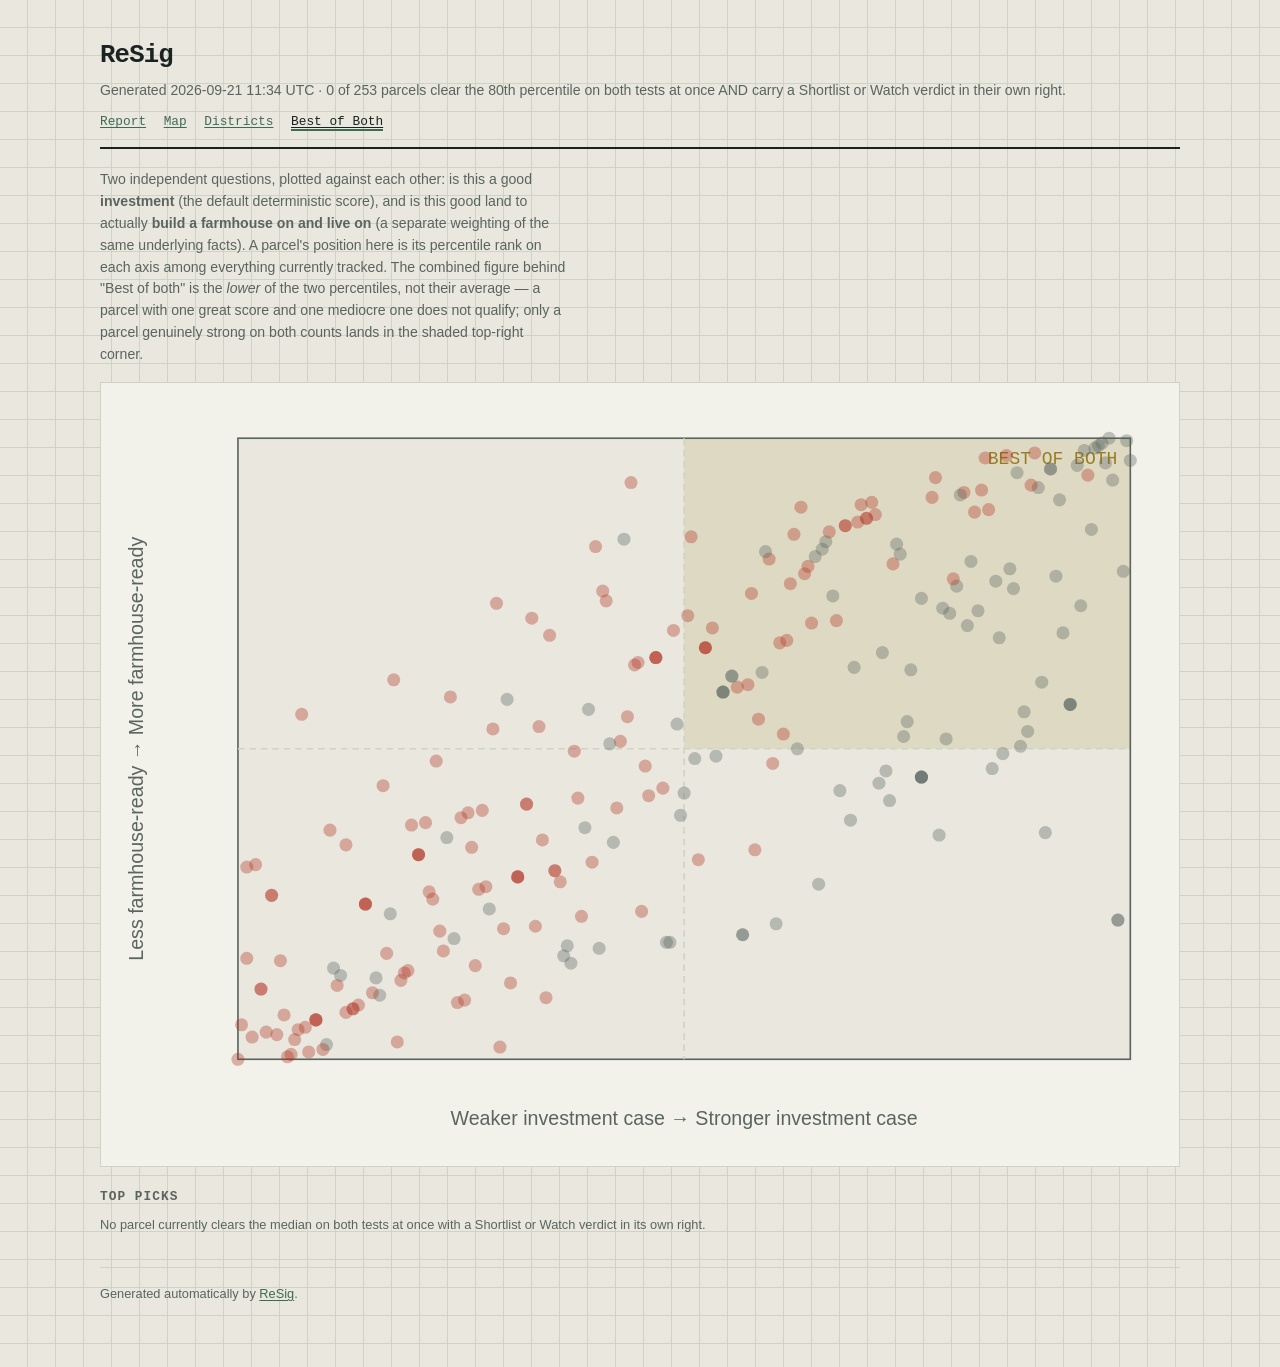
==== commit bbf1ff65: "Update report (2026-09-21T11:34:55Z)" ====
--- a/best-of-both.html
+++ b/best-of-both.html
@@ -57,6 +57,36 @@
 .filters input[type=search] { min-width: 14rem; }
 #count { font: .8rem var(--mono); color: var(--ink-soft); margin: 0 0 .6rem; }
 
+.reweight { border: var(--rule); border-top: 3px solid var(--contour); background: var(--paper-2);
+            margin: 0 0 1rem; padding: 0 .9rem; }
+.reweight summary { cursor: pointer; font: 600 .74rem var(--mono); text-transform: uppercase;
+                     letter-spacing: .06em; color: var(--ink-soft); padding: .6rem 0; }
+.reweight-body { padding: 0 0 .9rem; }
+.reweight-presets { display: flex; flex-wrap: wrap; gap: .5rem; margin-bottom: .9rem; }
+.btn { font: 600 .72rem var(--mono); padding: .35rem .8rem; cursor: pointer; border-radius: 0;
+       background: var(--ink); color: var(--paper-2); border: 1px solid var(--ink); }
+.btn:hover { background: var(--contour); border-color: var(--contour); }
+.btn--ghost { background: transparent; color: var(--ink); }
+.btn--ghost:hover { color: var(--paper-2); }
+.reweight-sliders { display: grid; grid-template-columns: repeat(auto-fit, minmax(170px, 1fr));
+                     gap: .7rem 1.3rem; }
+.reweight-row label { display: flex; justify-content: space-between; gap: .5rem; font: .7rem var(--mono);
+                       color: var(--ink-soft); margin-bottom: .25rem; cursor: help; }
+.reweight-row input[type=range] { width: 100%; accent-color: var(--contour); }
+
+#compare-bar { position: sticky; bottom: 0; background: var(--ink); color: var(--paper-2);
+               padding: .55rem 1rem; display: none; justify-content: space-between; align-items: center;
+               gap: 1rem; font: .78rem var(--mono); z-index: 5; margin-top: 1rem; }
+#compare-bar.show { display: flex; }
+#compare-bar button { font: 600 .72rem var(--mono); padding: .35rem .8rem; cursor: pointer;
+                       background: var(--paper-2); color: var(--ink); border: none; }
+#compare-panel { border: var(--rule); border-top: 3px solid var(--gold); background: var(--paper-2);
+                  margin: 1rem 0; padding: 1rem; overflow-x: auto; }
+#compare-panel table { border-collapse: collapse; width: 100%; font-size: .82rem; }
+#compare-panel th, #compare-panel td { padding: .4rem .7rem; border-bottom: var(--rule);
+                                        text-align: left; white-space: nowrap; }
+.cmp-check { margin-right: .5rem; vertical-align: middle; }
+
 .parcel { border: var(--rule); border-top: 3px solid var(--contour); margin-bottom: .6rem; background: var(--paper-2); }
 .parcel[data-tier=risk] { border-top-color: var(--sindoor); }
 .parcel[data-tier=ok] { border-top-color: var(--gold); }
@@ -79,8 +109,10 @@
 .verdict-meh { color: var(--ink-soft); }
 .verdict-risk { color: var(--sindoor); font-weight: 500; }
 .tag { display: inline-block; font: 600 .65rem var(--mono); text-transform: uppercase;
-       letter-spacing: .04em; padding: .1rem .4rem; border-radius: 3px; vertical-align: middle; }
+       letter-spacing: .04em; padding: .1rem .4rem; border-radius: 3px; vertical-align: middle;
+       cursor: help; }
 .tag--gold { border: 1px solid var(--gold); color: var(--gold); }
+.tag--warn { border: 1px solid var(--sindoor); color: var(--sindoor); }
 
 .detail { padding: .8rem 1rem 1.1rem; display: grid; grid-template-columns: 1fr 1fr; gap: 1.1rem 1.5rem; }
 .detail h4 { font: 600 .68rem/1 var(--mono); text-transform: uppercase; letter-spacing: .08em;
@@ -91,6 +123,7 @@
 .why { margin: 0; padding: 0; list-style: none; font: .78rem/1.6 var(--mono); }
 .why li { padding: .3rem 0; border-bottom: var(--rule); }
 .why li:last-child { border-bottom: none; }
+.why li span[title] { border-bottom: 1px dotted var(--ink-soft); cursor: help; }
 .meter { color: var(--contour); letter-spacing: -0.08em; }
 .note { font-size: .8rem; color: var(--ink-soft); margin: .5rem 0 0; }
 @media (max-width: 720px) {
@@ -110,7 +143,7 @@
 <header class="sheet">
   <div>
     <p class="wordmark">ReSig</p>
-    <p class="sub">Generated 2026-09-21 06:33 UTC · 0 of 253 parcels clear the
+    <p class="sub">Generated 2026-09-21 11:34 UTC · 0 of 253 parcels clear the
       80th percentile on both tests at once AND carry a Shortlist
       or Watch verdict in their own right.</p>
   </div>
@@ -128,7 +161,7 @@
 </p>
 
 <div class="chart-wrap">
-<svg viewBox="0 0 640 460" role="img" aria-label="Investment score versus farmhouse-suitability score, one dot per parcel"><rect x="74" y="24" width="546" height="380" fill="var(--paper)"/><rect x="347.0" y="24" width="273.0" height="190.0" fill="var(--gold)" opacity="0.14"/><rect x="74" y="24" width="546" height="380" fill="none" stroke="var(--ink-soft)" stroke-width="1"/><line x1="347.0" y1="24" x2="347.0" y2="404" stroke="var(--grid)" stroke-dasharray="4,3"/><line x1="74" y1="214.0" x2="620" y2="214.0" stroke="var(--grid)" stroke-dasharray="4,3"/><text x="612" y="40" text-anchor="end" font-size="11" fill="var(--gold)" font-family="var(--mono)">BEST OF BOTH</text><a href="index.html#p-3c12789ec2a33b2a"><circle cx="620.0" cy="37.6" r="4" style="fill:var(--ink-soft)" opacity="0.85"><title>Commercial Land for Rent in Kapan — investment 100th pct, farmhouse 96th pct</title></circle></a><a href="index.html#p-a960d82c58619d6d"><circle cx="617.8" cy="25.5" r="4" style="fill:var(--ink-soft)" opacity="0.85"><title>Land on Sale at Nakhipot — investment 100th pct, farmhouse 100th pct</title></circle></a><a href="index.html#p-d935917e226b5582"><circle cx="615.7" cy="105.4" r="4" style="fill:var(--ink-soft)" opacity="0.85"><title>Land for Sale in Thakre — investment 99th pct, farmhouse 79th pct</title></circle></a><a href="index.html#p-98e5341f382477df"><circle cx="612.4" cy="318.8" r="4" style="fill:var(--ink-soft)" opacity="0.85"><title>hiway toucha land and house for sales urgent — investment 99th pct, farmhouse 22th pct</title></circle></a><a href="index.html#p-a8525ee507dbd38e"><circle cx="612.4" cy="318.8" r="4" style="fill:var(--ink-soft)" opacity="0.85"><title>15 Aana jaga hiway toucha 17metter face — investment 99th pct, farmhouse 22th pct</title></circle></a><a href="index.html#p-e9f309aa2efd473e"><circle cx="609.2" cy="49.6" r="4" style="fill:var(--ink-soft)" opacity="0.85"><title>Land on Sale at Shivaghat — investment 98th pct, farmhouse 93th pct</title></circle></a><a href="index.html#p-f124165d592187a6"><circle cx="607.0" cy="24.0" r="4" style="fill:var(--ink-soft)" opacity="0.85"><title>Residential Land for Sale in Imadol — investment 98th pct, farmhouse 100th pct</title></circle></a><a href="index.html#p-3112c5cdf3ae9898"><circle cx="604.8" cy="39.1" r="4" style="fill:var(--ink-soft)" opacity="0.85"><title>Land on Sale at Kirtipur Jhulpokhari — investment 97th pct, farmhouse 96th pct</title></circle></a><a href="index.html#p-f8d220b8ddc4831b"><circle cx="602.7" cy="27.0" r="4" style="fill:var(--ink-soft)" opacity="0.85"><title>Commercial Land for Sale at Baluwatar — investment 97th pct, farmhouse 99th pct</title></circle></a><a href="index.html#p-209a9ff8c789afdb"><circle cx="600.5" cy="28.5" r="4" style="fill:var(--ink-soft)" opacity="0.85"><title>Commercial Land for Sale at Bagbazar — investment 96th pct, farmhouse 99th pct</title></circle></a><a href="index.html#p-1a326ec248c3b425"><circle cx="598.3" cy="30.0" r="4" style="fill:var(--ink-soft)" opacity="0.85"><title>Commercial Land for Sale at Sinamangal — investment 96th pct, farmhouse 98th pct</title></circle></a><a href="index.html#p-9a4951554f86f142"><circle cx="596.2" cy="79.8" r="4" style="fill:var(--ink-soft)" opacity="0.85"><title>Land on Sale at Chhampi — investment 96th pct, farmhouse 85th pct</title></circle></a><a href="index.html#p-3c2ca82757402a3b"><circle cx="594.0" cy="46.6" r="4" style="fill:var(--sindoor)" opacity="0.85"><title>Land on Sale at Nakhudol Bhaisepati — investment 95th pct, farmhouse 94th pct</title></circle></a><a href="index.html#p-1645b2f1ffe58a04"><circle cx="591.8" cy="31.5" r="4" style="fill:var(--ink-soft)" opacity="0.85"><title>Commercial Land for Sale in Gothatar — investment 95th pct, farmhouse 98th pct</title></circle></a><a href="index.html#p-316c15afed1bd3ad"><circle cx="589.7" cy="126.5" r="4" style="fill:var(--ink-soft)" opacity="0.85"><title>🏡 LAVISH BUNGALOW FOR RENT | BISHALNAGAR, KATHMANDU✨ A Premi — investment 94th pct, farmhouse 73th pct</title></circle></a><a href="index.html#p-990f5b1c18c774e6"><circle cx="587.5" cy="40.6" r="4" style="fill:var(--ink-soft)" opacity="0.85"><title>Residential Land for Sale at Chapali — investment 94th pct, farmhouse 96th pct</title></circle></a><a href="index.html#p-612f9ea61b07eb21"><circle cx="583.2" cy="186.9" r="4" style="fill:var(--ink-soft)" opacity="0.85"><title>LAND ON SALE AT CHAPAGAUN — investment 93th pct, farmhouse 57th pct</title></circle></a><a href="index.html#p-20fa27a2e74a25a0"><circle cx="583.2" cy="186.9" r="4" style="fill:var(--ink-soft)" opacity="0.85"><title>LAND ON SALE AT CHAPAGAUN — investment 93th pct, farmhouse 57th pct</title></circle></a><a href="index.html#p-e5a11e2611a1c26a"><circle cx="583.2" cy="186.9" r="4" style="fill:var(--ink-soft)" opacity="0.85"><title>LAND ON SALE AT CHAPAGAUN — investment 93th pct, farmhouse 57th pct</title></circle></a><a href="index.html#p-d938139e222aa679"><circle cx="578.8" cy="143.1" r="4" style="fill:var(--ink-soft)" opacity="0.85"><title>Land on Sale at Thankot Nagdhunga — investment 92th pct, farmhouse 69th pct</title></circle></a><a href="index.html#p-1f2910f21db62cb2"><circle cx="576.7" cy="61.7" r="4" style="fill:var(--ink-soft)" opacity="0.85"><title>5 ROPANI COMMERCIAL LAND FOR RENT|BANESHWOR,KATHMANDU — investment 92th pct, farmhouse 90th pct</title></circle></a><a href="index.html#p-01ec0922d55fd368"><circle cx="574.5" cy="108.4" r="4" style="fill:var(--ink-soft)" opacity="0.85"><title>Residential Land for Sale — investment 92th pct, farmhouse 78th pct</title></circle></a><a href="index.html#p-1af68c649ad234c8"><circle cx="571.2" cy="42.8" r="4" style="fill:var(--ink-soft)" opacity="0.85"><title>Commercial Land for Sale in New Baneshwor — investment 91th pct, farmhouse 95th pct</title></circle></a><a href="index.html#p-52485f45154748b3"><circle cx="571.2" cy="42.8" r="4" style="fill:var(--ink-soft)" opacity="0.85"><title>Commercial Land for Sale at New Baneshwor — investment 91th pct, farmhouse 95th pct</title></circle></a><a href="index.html#p-7ac97693006aa82e"><circle cx="568.0" cy="265.3" r="4" style="fill:var(--ink-soft)" opacity="0.85"><title>Land on Sale at Dhading Sangkosh — investment 90th pct, farmhouse 37th pct</title></circle></a><a href="index.html#p-3c18845c3e5b70c5"><circle cx="565.8" cy="173.3" r="4" style="fill:var(--ink-soft)" opacity="0.85"><title>Residental Land On Sale At Bhaisepati — investment 90th pct, farmhouse 61th pct</title></circle></a><a href="index.html#p-2e98e618d2769325"><circle cx="563.7" cy="54.2" r="4" style="fill:var(--ink-soft)" opacity="0.85"><title>Residential Land for Sale at Baluwatar — investment 90th pct, farmhouse 92th pct</title></circle></a><a href="index.html#p-5802abc5c0b32b04"><circle cx="561.5" cy="33.0" r="4" style="fill:var(--sindoor)" opacity="0.85"><title>Land on Sale at Maharajgunj — investment 89th pct, farmhouse 98th pct</title></circle></a><a href="index.html#p-6c3da8f4e8584703"><circle cx="559.3" cy="52.7" r="4" style="fill:var(--sindoor)" opacity="0.85"><title>10 aana commercial land for sale in Dahachowk Chandragiri Ka — investment 89th pct, farmhouse 92th pct</title></circle></a><a href="index.html#p-e531e31bd0248b71"><circle cx="557.2" cy="203.4" r="4" style="fill:var(--ink-soft)" opacity="0.85"><title>Residential Land for Sale in Thankot — investment 88th pct, farmhouse 53th pct</title></circle></a><a href="index.html#p-ca33aae7d6bd4e05"><circle cx="555.0" cy="191.4" r="4" style="fill:var(--ink-soft)" opacity="0.85"><title>21 aana Land For Rent !!📍Tokha Greenland, Kathmandu — investment 88th pct, farmhouse 56th pct</title></circle></a><a href="index.html#p-36bc25cc10a32e41"><circle cx="552.8" cy="212.5" r="4" style="fill:var(--ink-soft)" opacity="0.85"><title>Land on Sale at Dahachowk — investment 88th pct, farmhouse 50th pct</title></circle></a><a href="index.html#p-892d2bf542212f79"><circle cx="550.7" cy="45.1" r="4" style="fill:var(--ink-soft)" opacity="0.85"><title>Residential Land for Sale in Godamchaur — investment 87th pct, farmhouse 94th pct</title></circle></a><a href="index.html#p-e9ae6f44cef830a0"><circle cx="548.5" cy="116.0" r="4" style="fill:var(--ink-soft)" opacity="0.85"><title>Plotting land On Sale At Lele ,Lalitpur — investment 87th pct, farmhouse 76th pct</title></circle></a><a href="index.html#p-0426338d34e69b75"><circle cx="546.3" cy="103.9" r="4" style="fill:var(--ink-soft)" opacity="0.85"><title>Residential Land for Sale in Imadol — investment 87th pct, farmhouse 79th pct</title></circle></a><a href="index.html#p-fdc3cb3e3785d651"><circle cx="544.2" cy="34.6" r="4" style="fill:var(--sindoor)" opacity="0.85"><title>Land on Sale at Chamati — investment 86th pct, farmhouse 97th pct</title></circle></a><a href="index.html#p-74a9d9990fa70ed4"><circle cx="542.0" cy="217.0" r="4" style="fill:var(--ink-soft)" opacity="0.85"><title>1 katha land for sale in Gitanagar Bharatpur — investment 86th pct, farmhouse 49th pct</title></circle></a><a href="index.html#p-9b8abcc853cc70a8"><circle cx="539.8" cy="146.1" r="4" style="fill:var(--ink-soft)" opacity="0.85"><title>4 aana 1 paisa and 4 aana  3 paisa land for sale in Matatirt — investment 85th pct, farmhouse 68th pct</title></circle></a><a href="index.html#p-068aeda438d90763"><circle cx="537.7" cy="111.5" r="4" style="fill:var(--ink-soft)" opacity="0.85"><title>Land on Sale at Goldhunga Baikhu — investment 85th pct, farmhouse 77th pct</title></circle></a><a href="index.html#p-af9414f7e6231e8a"><circle cx="535.5" cy="226.1" r="4" style="fill:var(--ink-soft)" opacity="0.85"><title>land on sale @ Bhutkhel Kirtipur 6 — investment 85th pct, farmhouse 47th pct</title></circle></a><a href="index.html#p-979259c079f7f240"><circle cx="533.3" cy="67.7" r="4" style="fill:var(--sindoor)" opacity="0.85"><title>Land on Sale at Jawalakhel — investment 84th pct, farmhouse 88th pct</title></circle></a><a href="index.html#p-f86be8b53a535a36"><circle cx="531.2" cy="36.1" r="4" style="fill:var(--sindoor)" opacity="0.85"><title>Land on Sale at Sano Bharyang — investment 84th pct, farmhouse 97th pct</title></circle></a><a href="index.html#p-96280a4ee81c9bbb"><circle cx="529.0" cy="55.7" r="4" style="fill:var(--sindoor)" opacity="0.85"><title>Land on Sale at Pulchowk — investment 83th pct, farmhouse 92th pct</title></circle></a><a href="index.html#p-3fdf523f615a82b0"><circle cx="526.8" cy="129.6" r="4" style="fill:var(--ink-soft)" opacity="0.85"><title>Residential Land for Sale in Imadol — investment 83th pct, farmhouse 72th pct</title></circle></a><a href="index.html#p-e4b720b49b7aa573"><circle cx="524.7" cy="69.2" r="4" style="fill:var(--sindoor)" opacity="0.85"><title>Land on Sale at Purano Naikap — investment 83th pct, farmhouse 88th pct</title></circle></a><a href="index.html#p-368622302d0acafe"><circle cx="522.5" cy="99.4" r="4" style="fill:var(--ink-soft)" opacity="0.85"><title>Residential Land for Sale at Baluwatar — investment 82th pct, farmhouse 80th pct</title></circle></a><a href="index.html#p-170c586a13817214"><circle cx="520.3" cy="138.6" r="4" style="fill:var(--ink-soft)" opacity="0.85"><title>6 piece land for sale in Matatirtha Chandragiri Kathmandu — investment 82th pct, farmhouse 70th pct</title></circle></a><a href="index.html#p-64d1e7f531bf6867"><circle cx="518.2" cy="57.2" r="4" style="fill:var(--sindoor)" opacity="0.85"><title>3 aana commercial land for sale in Tokha Height Kathmandu — investment 81th pct, farmhouse 91th pct</title></circle></a><a href="index.html#p-bebb0da9c721f9f5"><circle cx="516.0" cy="58.7" r="4" style="fill:var(--ink-soft)" opacity="0.85"><title>Residential Land for Sale at Gothatar — investment 81th pct, farmhouse 91th pct</title></circle></a><a href="index.html#p-368818a5c2e832f6"><circle cx="513.8" cy="114.5" r="4" style="fill:var(--ink-soft)" opacity="0.85"><title>Residential Land for Sale at Bistagaun — investment 81th pct, farmhouse 76th pct</title></circle></a><a href="index.html#p-b567ed6657759b4b"><circle cx="511.7" cy="110.0" r="4" style="fill:var(--sindoor)" opacity="0.85"><title>Land on Sale at Dhapakhel — investment 80th pct, farmhouse 77th pct</title></circle></a><a href="index.html#p-5e1c99d452810876"><circle cx="509.5" cy="131.1" r="4" style="fill:var(--ink-soft)" opacity="0.85"><title>Land on Sale at Birgunj — investment 80th pct, farmhouse 72th pct</title></circle></a><a href="index.html#p-ded3324884a96fbd"><circle cx="507.3" cy="208.0" r="4" style="fill:var(--ink-soft)" opacity="0.85"><title>54 ana land for in budanilkantha height — investment 79th pct, farmhouse 52th pct</title></circle></a><a href="index.html#p-62176c35b2fcaacd"><circle cx="505.2" cy="128.0" r="4" style="fill:var(--ink-soft)" opacity="0.85"><title>Commercial Land for Sale at Baluwatar — investment 79th pct, farmhouse 73th pct</title></circle></a><a href="index.html#p-6617190d10756c51"><circle cx="503.0" cy="266.8" r="4" style="fill:var(--ink-soft)" opacity="0.85"><title>14 piece plotting land for sale in Matatirtha Dhaksi Kathman — investment 79th pct, farmhouse 36th pct</title></circle></a><a href="index.html#p-780a6d66d5318336"><circle cx="500.8" cy="48.1" r="4" style="fill:var(--sindoor)" opacity="0.85"><title>Land on Sale at Bhangal Sundarbasti — investment 78th pct, farmhouse 94th pct</title></circle></a><a href="index.html#p-cd67b5b4f9129a22"><circle cx="498.7" cy="60.2" r="4" style="fill:var(--sindoor)" opacity="0.85"><title>Land on Sale at Baluwatar — investment 78th pct, farmhouse 90th pct</title></circle></a><a href="index.html#p-988099e53c76cf56"><circle cx="492.2" cy="231.3" r="4" style="fill:var(--ink-soft)" opacity="0.85"><title>land for rent — investment 77th pct, farmhouse 45th pct</title></circle></a><a href="index.html#p-f7e66fc00bdfc199"><circle cx="492.2" cy="231.3" r="4" style="fill:var(--ink-soft)" opacity="0.85"><title>Land For sale!!📍Mitrwpark, Kathmandu — investment 77th pct, farmhouse 45th pct</title></circle></a><a href="index.html#p-c7a46c102cbdc90b"><circle cx="492.2" cy="231.3" r="4" style="fill:var(--ink-soft)" opacity="0.85"><title>land for rent in pasikot — investment 77th pct, farmhouse 45th pct</title></circle></a><a href="index.html#p-54b76462b521c9f4"><circle cx="492.2" cy="122.0" r="4" style="fill:var(--ink-soft)" opacity="0.85"><title>7.5 ropani Land For Rent !!📍mitrwpark, Kathmandu — investment 77th pct, farmhouse 74th pct</title></circle></a><a href="index.html#p-afece3cb2e1f3c44"><circle cx="492.2" cy="231.3" r="4" style="fill:var(--ink-soft)" opacity="0.85"><title>5 aana Land For Rent !!📍Handigaun, Kathmandu — investment 77th pct, farmhouse 45th pct</title></circle></a><a href="index.html#p-eae59f23129d2b49"><circle cx="485.7" cy="165.7" r="4" style="fill:var(--ink-soft)" opacity="0.85"><title>Residential Land for Sale at Godamchaur — investment 75th pct, farmhouse 63th pct</title></circle></a><a href="index.html#p-4a359002c788ca07"><circle cx="483.5" cy="197.4" r="4" style="fill:var(--ink-soft)" opacity="0.85"><title>Residential Land for Sale in Imadol — investment 75th pct, farmhouse 54th pct</title></circle></a><a href="index.html#p-7db98823ad5fe661"><circle cx="481.3" cy="206.5" r="4" style="fill:var(--ink-soft)" opacity="0.85"><title>Residential Land for Sale in Harisiddhi — investment 75th pct, farmhouse 52th pct</title></circle></a><a href="index.html#p-94b2ac09a2171e96"><circle cx="479.2" cy="94.9" r="4" style="fill:var(--ink-soft)" opacity="0.85"><title>4 aana land for sale in Damauli Vyas-5 Ranitari — investment 74th pct, farmhouse 81th pct</title></circle></a><a href="index.html#p-16c75f04ebbd067e"><circle cx="477.0" cy="88.8" r="4" style="fill:var(--ink-soft)" opacity="0.85"><title>Land for sale in Pasikot — investment 74th pct, farmhouse 83th pct</title></circle></a><a href="index.html#p-770c49b5ddaf3180"><circle cx="474.8" cy="100.9" r="4" style="fill:var(--sindoor)" opacity="0.85"><title>Land on Sale at Chyaudada — investment 73th pct, farmhouse 80th pct</title></circle></a><a href="index.html#p-d36798738c6763a4"><circle cx="472.7" cy="245.7" r="4" style="fill:var(--ink-soft)" opacity="0.85"><title>Land For sale !!📍Pasikot, Kathmandu — investment 73th pct, farmhouse 42th pct</title></circle></a><a href="index.html#p-0f5d6bbccde2a4bc"><circle cx="470.5" cy="227.6" r="4" style="fill:var(--ink-soft)" opacity="0.85"><title>Residential Land on sell at Machhegaun, Bhakteparti, KTM — investment 73th pct, farmhouse 46th pct</title></circle></a><a href="index.html#p-d5c5f369127f8773"><circle cx="468.3" cy="155.2" r="4" style="fill:var(--ink-soft)" opacity="0.85"><title>Residential Land for Sale in Pasikot — investment 72th pct, farmhouse 65th pct</title></circle></a><a href="index.html#p-63c902841c5279f7"><circle cx="466.2" cy="235.1" r="4" style="fill:var(--ink-soft)" opacity="0.85"><title>Residential Land for Sale in Satdobato — investment 72th pct, farmhouse 44th pct</title></circle></a><a href="index.html#p-bf9d4fe36bf699e9"><circle cx="464.0" cy="70.7" r="4" style="fill:var(--sindoor)" opacity="0.85"><title>Land on Sale at Dallu — investment 71th pct, farmhouse 88th pct</title></circle></a><a href="index.html#p-9245245c6d275e98"><circle cx="461.8" cy="63.2" r="4" style="fill:var(--sindoor)" opacity="0.85"><title>Commercial 34.5 aana land for sale in MID Baneshwor — investment 71th pct, farmhouse 90th pct</title></circle></a><a href="index.html#p-05c12bc73607ed9e"><circle cx="458.6" cy="73.0" r="4" style="fill:var(--sindoor)" opacity="0.85"><title>Land on Sale at Chamati — investment 70th pct, farmhouse 87th pct</title></circle></a><a href="index.html#p-ffae69149fe95453"><circle cx="458.6" cy="73.0" r="4" style="fill:var(--sindoor)" opacity="0.85"><title>Land on Sale at Chamati — investment 70th pct, farmhouse 87th pct</title></circle></a><a href="index.html#p-8c8f69040e8125b4"><circle cx="455.3" cy="64.7" r="4" style="fill:var(--sindoor)" opacity="0.85"><title>Land on Sale at Chabahil — investment 70th pct, farmhouse 89th pct</title></circle></a><a href="index.html#p-3405479f69a2ae08"><circle cx="453.2" cy="75.3" r="4" style="fill:var(--sindoor)" opacity="0.85"><title>Land on Sale at Banasthali — investment 69th pct, farmhouse 87th pct</title></circle></a><a href="index.html#p-3a4c5d53c0106d5a"><circle cx="451.0" cy="164.2" r="4" style="fill:var(--ink-soft)" opacity="0.85"><title>Commercial Land for Sale in Lakhechaur — investment 69th pct, farmhouse 63th pct</title></circle></a><a href="index.html#p-7e8b2041a67af7d3"><circle cx="448.8" cy="257.7" r="4" style="fill:var(--ink-soft)" opacity="0.85"><title>Land For sale  !! 📍Tarkeshowr — investment 69th pct, farmhouse 38th pct</title></circle></a><a href="index.html#p-c88eac480dbc6f1f"><circle cx="445.6" cy="77.5" r="4" style="fill:var(--sindoor)" opacity="0.85"><title>Land on Sale at Chapali Bhangal — investment 68th pct, farmhouse 86th pct</title></circle></a><a href="index.html#p-babc198aa5148dfa"><circle cx="445.6" cy="77.5" r="4" style="fill:var(--sindoor)" opacity="0.85"><title>Land on Sale at Pasikot — investment 68th pct, farmhouse 86th pct</title></circle></a><a href="index.html#p-f037e6fe3c0bad24"><circle cx="442.3" cy="239.6" r="4" style="fill:var(--ink-soft)" opacity="0.85"><title>Bhangal Sundarbasti Land For Sale — investment 67th pct, farmhouse 43th pct</title></circle></a><a href="index.html#p-84d5249b5bb593e5"><circle cx="440.2" cy="135.6" r="4" style="fill:var(--sindoor)" opacity="0.85"><title>Residential Land for Sale in Chasidol — investment 67th pct, farmhouse 71th pct</title></circle></a><a href="index.html#p-5a23cd3a6ea957ff"><circle cx="438.0" cy="120.5" r="4" style="fill:var(--ink-soft)" opacity="0.85"><title>Residential Land for Sale in Lubhu — investment 67th pct, farmhouse 75th pct</title></circle></a><a href="index.html#p-8802bf719e6737d7"><circle cx="435.8" cy="81.3" r="4" style="fill:var(--sindoor)" opacity="0.85"><title>Land on Sale at Sitapaila — investment 66th pct, farmhouse 85th pct</title></circle></a><a href="index.html#p-c818f0b1dee4cb6c"><circle cx="433.7" cy="87.3" r="4" style="fill:var(--ink-soft)" opacity="0.85"><title>3 aana land for sale in Taathali 9 Chitapol Bhaktapur — investment 66th pct, farmhouse 83th pct</title></circle></a><a href="index.html#p-115e49ecef42c4d4"><circle cx="431.5" cy="91.9" r="4" style="fill:var(--ink-soft)" opacity="0.85"><title>Commercial Land for Sale in Lakeside, Pokhara — investment 65th pct, farmhouse 82th pct</title></circle></a><a href="index.html#p-a54648dc031ece81"><circle cx="429.3" cy="296.9" r="4" style="fill:var(--ink-soft)" opacity="0.85"><title>4 aana land for sale at Baadbhanjhyang Dahachowk — investment 65th pct, farmhouse 28th pct</title></circle></a><a href="index.html#p-e23c1c39a8e1b000"><circle cx="427.2" cy="96.4" r="4" style="fill:var(--ink-soft)" opacity="0.85"><title>3 aana 4 aana 9 aana land piece on sale in Changunarayan Bha — investment 65th pct, farmhouse 81th pct</title></circle></a><a href="index.html#p-9dfac59d59465ac1"><circle cx="425.0" cy="137.1" r="4" style="fill:var(--sindoor)" opacity="0.85"><title>Land on Sale at Thecho — investment 64th pct, farmhouse 70th pct</title></circle></a><a href="index.html#p-15c12097c1d985be"><circle cx="422.8" cy="102.4" r="4" style="fill:var(--sindoor)" opacity="0.85"><title>Land on Sale at Lolang Goldhunga — investment 64th pct, farmhouse 79th pct</title></circle></a><a href="index.html#p-26e798e45c572107"><circle cx="420.7" cy="106.9" r="4" style="fill:var(--sindoor)" opacity="0.85"><title>Land on Sale at Machhapokhari Basantanagar — investment 63th pct, farmhouse 78th pct</title></circle></a><a href="index.html#p-fab6fee409c48351"><circle cx="418.5" cy="66.2" r="4" style="fill:var(--sindoor)" opacity="0.85"><title>8 aana commercial land for sale / rent in Gokarneshwor Kathm — investment 63th pct, farmhouse 89th pct</title></circle></a><a href="index.html#p-3a9067322245c68d"><circle cx="416.3" cy="214.0" r="4" style="fill:var(--ink-soft)" opacity="0.85"><title>Lalitpur bista xap ma jagga — investment 63th pct, farmhouse 50th pct</title></circle></a><a href="index.html#p-53c7dc42c43de2a5"><circle cx="414.2" cy="82.8" r="4" style="fill:var(--sindoor)" opacity="0.85"><title>Land on Sale at Arubari Gokarneshwar — investment 62th pct, farmhouse 85th pct</title></circle></a><a href="index.html#p-ad8fbabbc5e84e7c"><circle cx="412.0" cy="113.0" r="4" style="fill:var(--sindoor)" opacity="0.85"><title>4 To 6 aana land for sale at satdobato — investment 62th pct, farmhouse 77th pct</title></circle></a><a href="index.html#p-be3637ec2a02e0bb"><circle cx="409.8" cy="147.7" r="4" style="fill:var(--sindoor)" opacity="0.85"><title>Residential Land for Sale in Ochu Height — investment 62th pct, farmhouse 67th pct</title></circle></a><a href="index.html#p-59d10129747eb26b"><circle cx="407.7" cy="205.0" r="4" style="fill:var(--sindoor)" opacity="0.85"><title>Residential land for sale/sell in Hattiban, Lalitpur, Nepal  — investment 61th pct, farmhouse 52th pct</title></circle></a><a href="index.html#p-3f016a403d3987b9"><circle cx="405.5" cy="149.2" r="4" style="fill:var(--sindoor)" opacity="0.85"><title>Residential Land for Sale in Imadol — investment 61th pct, farmhouse 67th pct</title></circle></a><a href="index.html#p-139144660ec3d21f"><circle cx="403.3" cy="321.1" r="4" style="fill:var(--ink-soft)" opacity="0.85"><title>3 piece land for sale in Machhegaun, Near Khusi Khusi Chowk, — investment 60th pct, farmhouse 22th pct</title></circle></a><a href="index.html#p-a6307a5e37349d98"><circle cx="401.2" cy="223.0" r="4" style="fill:var(--sindoor)" opacity="0.85"><title>Land on Sale at Khumaltar Icimod — investment 60th pct, farmhouse 48th pct</title></circle></a><a href="index.html#p-6637e7f1e168aa53"><circle cx="399.0" cy="97.9" r="4" style="fill:var(--sindoor)" opacity="0.85"><title>Commercial land on sale at Baluwatar — investment 60th pct, farmhouse 81th pct</title></circle></a><a href="index.html#p-97d8ff655ee2f2b0"><circle cx="396.8" cy="93.4" r="4" style="fill:var(--ink-soft)" opacity="0.85"><title>Land for Sale at Gothatar — investment 59th pct, farmhouse 82th pct</title></circle></a><a href="index.html#p-c71430cc6fa8782f"><circle cx="394.7" cy="167.3" r="4" style="fill:var(--ink-soft)" opacity="0.85"><title>Tukra jagga dhulikhel Deurali — investment 59th pct, farmhouse 62th pct</title></circle></a><a href="index.html#p-b3771729e3cc06c1"><circle cx="392.5" cy="195.9" r="4" style="fill:var(--sindoor)" opacity="0.85"><title>Land on Sale at Attarkhel Jorpati — investment 58th pct, farmhouse 55th pct</title></circle></a><a href="index.html#p-50377a31ea4d1b08"><circle cx="390.3" cy="275.8" r="4" style="fill:var(--sindoor)" opacity="0.85"><title>Land on Sale at Chhampi — investment 58th pct, farmhouse 34th pct</title></circle></a><a href="index.html#p-7c7cc62dc478395f"><circle cx="388.2" cy="119.0" r="4" style="fill:var(--sindoor)" opacity="0.85"><title>Land on Sale at Ichangu Narayan — investment 58th pct, farmhouse 75th pct</title></circle></a><a href="index.html#p-1bdc06c7d0eaa78a"><circle cx="386.0" cy="174.8" r="4" style="fill:var(--sindoor)" opacity="0.85"><title>Land on Sale at Grande Hospital Tokha — investment 57th pct, farmhouse 60th pct</title></circle></a><a href="index.html#p-9b31385c62ba69a1"><circle cx="382.8" cy="327.8" r="4" style="fill:var(--ink-soft)" opacity="0.85"><title>4 aana land for sale in Dahachowk Near Medical College — investment 57th pct, farmhouse 20th pct</title></circle></a><a href="index.html#p-91f20b09ffe83bd9"><circle cx="382.8" cy="327.8" r="4" style="fill:var(--ink-soft)" opacity="0.85"><title>4 aana land for sale near Nagdhunga Tunnel Chandragiri — investment 57th pct, farmhouse 20th pct</title></circle></a><a href="index.html#p-935af85b6ecfc041"><circle cx="379.5" cy="176.3" r="4" style="fill:var(--sindoor)" opacity="0.85"><title>Land on Sale at Basundhara — investment 56th pct, farmhouse 60th pct</title></circle></a><a href="index.html#p-70b506606161aaff"><circle cx="376.2" cy="169.5" r="4" style="fill:var(--ink-soft)" opacity="0.85"><title>Land for Sale in Budhanilkantha — investment 55th pct, farmhouse 62th pct</title></circle></a><a href="index.html#p-02665ecb4c244289"><circle cx="376.2" cy="169.5" r="4" style="fill:var(--ink-soft)" opacity="0.85"><title>Land on Sale at Narayanthan Taulung — investment 55th pct, farmhouse 62th pct</title></circle></a><a href="index.html#p-8a6c2ccd807cae85"><circle cx="370.8" cy="179.3" r="4" style="fill:var(--ink-soft)" opacity="0.85"><title>Land for Sale at Chapali — investment 54th pct, farmhouse 59th pct</title></circle></a><a href="index.html#p-f736aa708f639020"><circle cx="370.8" cy="179.3" r="4" style="fill:var(--ink-soft)" opacity="0.85"><title>Land for Sale at Bansbari — investment 54th pct, farmhouse 59th pct</title></circle></a><a href="index.html#p-97f4a6e6365e58a6"><circle cx="370.8" cy="179.3" r="4" style="fill:var(--ink-soft)" opacity="0.85"><title>Land for Sale in Chapali — investment 54th pct, farmhouse 59th pct</title></circle></a><a href="index.html#p-3395d0d3388e1f4b"><circle cx="366.5" cy="218.5" r="4" style="fill:var(--ink-soft)" opacity="0.85"><title>Residential Land for Sale at Godamchaur — investment 54th pct, farmhouse 49th pct</title></circle></a><a href="index.html#p-40870b387a4bfd2b"><circle cx="364.3" cy="140.1" r="4" style="fill:var(--sindoor)" opacity="0.85"><title>Land on Sale at Kapan Height — investment 53th pct, farmhouse 69th pct</title></circle></a><a href="index.html#p-9ac2ca669f93ae52"><circle cx="360.0" cy="152.2" r="4" style="fill:var(--sindoor)" opacity="0.85"><title>Residential Land for Sale at Ekatabasti — investment 52th pct, farmhouse 66th pct</title></circle></a><a href="index.html#p-11cb8724d574bea3"><circle cx="360.0" cy="152.2" r="4" style="fill:var(--sindoor)" opacity="0.85"><title>Residential Land for Sale in Chapali — investment 52th pct, farmhouse 66th pct</title></circle></a><a href="index.html#p-cb3085011937e8d2"><circle cx="360.0" cy="152.2" r="4" style="fill:var(--sindoor)" opacity="0.85"><title>Commercial Land for Sale in Chapali — investment 52th pct, farmhouse 66th pct</title></circle></a><a href="index.html#p-e778d17770ca6cbe"><circle cx="355.7" cy="281.9" r="4" style="fill:var(--sindoor)" opacity="0.85"><title>Land on Sale at Khumaltar Dhapakhel — investment 52th pct, farmhouse 32th pct</title></circle></a><a href="index.html#p-c2c6a74463fe853a"><circle cx="353.5" cy="220.0" r="4" style="fill:var(--ink-soft)" opacity="0.85"><title>Residential Land for Sale in Lubhu — investment 51th pct, farmhouse 48th pct</title></circle></a><a href="index.html#p-ea0e81c4ed0bd34a"><circle cx="351.3" cy="84.3" r="4" style="fill:var(--sindoor)" opacity="0.85"><title>Residential Land for Sale at Katunje — investment 51th pct, farmhouse 84th pct</title></circle></a><a href="index.html#p-abfd71cbbbd120ac"><circle cx="349.2" cy="132.6" r="4" style="fill:var(--sindoor)" opacity="0.85"><title>Land on Sale at Raniban Tinghare — investment 50th pct, farmhouse 71th pct</title></circle></a><a href="index.html#p-c1a153fbe6f7f114"><circle cx="347.0" cy="241.1" r="4" style="fill:var(--ink-soft)" opacity="0.85"><title>Residential Land for Sale in Tikathali — investment 50th pct, farmhouse 43th pct</title></circle></a><a href="index.html#p-b8bfed4c8b1be08f"><circle cx="344.8" cy="254.7" r="4" style="fill:var(--ink-soft)" opacity="0.85"><title>Land for Sale, Area १० धुर घडेरी — investment 50th pct, farmhouse 39th pct</title></circle></a><a href="index.html#p-47f701cf0395b530"><circle cx="342.7" cy="198.9" r="4" style="fill:var(--ink-soft)" opacity="0.85"><title>Land for sale in Narayanthan — investment 49th pct, farmhouse 54th pct</title></circle></a><a href="index.html#p-4b06c82de24a27e1"><circle cx="340.5" cy="141.6" r="4" style="fill:var(--sindoor)" opacity="0.85"><title>Land on Sale at Swayambhu Sitapaila — investment 49th pct, farmhouse 69th pct</title></circle></a><a href="index.html#p-a4db501a9a3a580c"><circle cx="338.3" cy="332.4" r="4" style="fill:var(--ink-soft)" opacity="0.85"><title>Land for Sale in Bista Gaun, Kirtipur — investment 48th pct, farmhouse 19th pct</title></circle></a><a href="index.html#p-e64f503582e2a106"><circle cx="336.2" cy="332.4" r="4" style="fill:var(--ink-soft)" opacity="0.85"><title>Plotted Land for sale Macchegau Kirtipur — investment 48th pct, farmhouse 19th pct</title></circle></a><a href="index.html#p-18f32cc4d71c750a"><circle cx="334.0" cy="238.1" r="4" style="fill:var(--sindoor)" opacity="0.85"><title>Residential Land for Sale in Imadol — investment 48th pct, farmhouse 44th pct</title></circle></a><a href="index.html#p-f57037a35fd64ccb"><circle cx="329.7" cy="158.2" r="4" style="fill:var(--sindoor)" opacity="0.85"><title>Land on Sale at Narayanthan — investment 47th pct, farmhouse 65th pct</title></circle></a><a href="index.html#p-eb76a275b30b8ab3"><circle cx="329.7" cy="158.2" r="4" style="fill:var(--sindoor)" opacity="0.85"><title>Land on Sale at Bhangal Sundarbasti — investment 47th pct, farmhouse 65th pct</title></circle></a><a href="index.html#p-73466f6438173e8f"><circle cx="329.7" cy="158.2" r="4" style="fill:var(--sindoor)" opacity="0.85"><title>Land on Sale at Budhanilkantha — investment 47th pct, farmhouse 65th pct</title></circle></a><a href="index.html#p-960ede985c9ff05f"><circle cx="325.3" cy="242.7" r="4" style="fill:var(--sindoor)" opacity="0.85"><title>Residential Land for Sale in Imadol — investment 46th pct, farmhouse 42th pct</title></circle></a><a href="index.html#p-668865b59ebbd8fd"><circle cx="323.2" cy="224.6" r="4" style="fill:var(--sindoor)" opacity="0.85"><title>Land for sale in Tokha — investment 46th pct, farmhouse 47th pct</title></circle></a><a href="index.html#p-2dedc42c506fc74f"><circle cx="321.0" cy="313.5" r="4" style="fill:var(--sindoor)" opacity="0.85"><title>10 anaa 2 paisa ghaderi land for sale in Kirtipur Kathmandu — investment 45th pct, farmhouse 24th pct</title></circle></a><a href="index.html#p-cea1a4b784e84e7f"><circle cx="318.8" cy="161.2" r="4" style="fill:var(--sindoor)" opacity="0.85"><title>Land on Sale at Thulo Bharyang — investment 45th pct, farmhouse 64th pct</title></circle></a><a href="index.html#p-6e7c4a5662ead6bb"><circle cx="316.7" cy="162.7" r="4" style="fill:var(--sindoor)" opacity="0.85"><title>Land on Sale at Sitapaila — investment 44th pct, farmhouse 63th pct</title></circle></a><a href="index.html#p-0e0da34ddcab12ca"><circle cx="314.5" cy="51.1" r="4" style="fill:var(--sindoor)" opacity="0.85"><title>5 Ropani Land for sale in Naxal, Kathmandu — investment 44th pct, farmhouse 93th pct</title></circle></a><a href="index.html#p-41f087062096eeb3"><circle cx="312.3" cy="194.4" r="4" style="fill:var(--sindoor)" opacity="0.85"><title>Land on Sale at Gokarneshwar — investment 44th pct, farmhouse 55th pct</title></circle></a><a href="index.html#p-005c8cb9f6876c9a"><circle cx="310.2" cy="85.8" r="4" style="fill:var(--ink-soft)" opacity="0.85"><title>Residential Land for Sale in Itahari — investment 43th pct, farmhouse 84th pct</title></circle></a><a href="index.html#p-94fad1ba8aa03be5"><circle cx="308.0" cy="209.5" r="4" style="fill:var(--sindoor)" opacity="0.85"><title>Land on Sale at Khusibu Nayabazar — investment 43th pct, farmhouse 51th pct</title></circle></a><a href="index.html#p-0226325f636787b0"><circle cx="305.8" cy="250.2" r="4" style="fill:var(--sindoor)" opacity="0.85"><title>Land on Sale at Narayanthan Height — investment 42th pct, farmhouse 40th pct</title></circle></a><a href="index.html#p-a8e2852b82821889"><circle cx="303.7" cy="271.3" r="4" style="fill:var(--ink-soft)" opacity="0.85"><title>Lalitpur ma sasto ma 4 aana jagga  — investment 42th pct, farmhouse 35th pct</title></circle></a><a href="index.html#p-02f95be6ef83c300"><circle cx="301.5" cy="211.0" r="4" style="fill:var(--ink-soft)" opacity="0.85"><title>Land on Sale at Balambu — investment 42th pct, farmhouse 51th pct</title></circle></a><a href="index.html#p-982415c8ca2b9df9"><circle cx="299.3" cy="123.5" r="4" style="fill:var(--sindoor)" opacity="0.85"><title>Land on Sale at Budhanilkantha — investment 41th pct, farmhouse 74th pct</title></circle></a><a href="index.html#p-4a70072fd428647a"><circle cx="297.2" cy="117.5" r="4" style="fill:var(--sindoor)" opacity="0.85"><title>Land on sale 250m form sano gau bhatvateni  — investment 41th pct, farmhouse 75th pct</title></circle></a><a href="index.html#p-307b810413766cf9"><circle cx="295.0" cy="336.1" r="4" style="fill:var(--ink-soft)" opacity="0.85"><title>Land for Sale in Ramailo Danda, Tokha-2 — investment 40th pct, farmhouse 18th pct</title></circle></a><a href="index.html#p-e9e240c964015add"><circle cx="292.8" cy="90.3" r="4" style="fill:var(--sindoor)" opacity="0.85"><title>Land on Sale at Narayanthan Height — investment 40th pct, farmhouse 83th pct</title></circle></a><a href="index.html#p-bcac0b5bc75aaa0d"><circle cx="290.7" cy="283.4" r="4" style="fill:var(--sindoor)" opacity="0.85"><title>Land on Sale at Kalanki — investment 40th pct, farmhouse 32th pct</title></circle></a><a href="index.html#p-ef6db0f3fb4b97d9"><circle cx="288.5" cy="189.9" r="4" style="fill:var(--ink-soft)" opacity="0.85"><title>Land for Sale in Gothatar — investment 39th pct, farmhouse 56th pct</title></circle></a><a href="index.html#p-a8211fe9c4a0c603"><circle cx="286.3" cy="262.3" r="4" style="fill:var(--ink-soft)" opacity="0.85"><title>Residential Land for Sale in Saraswotikhel — investment 39th pct, farmhouse 37th pct</title></circle></a><a href="index.html#p-41d606b0a3f67c8b"><circle cx="284.2" cy="316.5" r="4" style="fill:var(--sindoor)" opacity="0.85"><title>Land on Sale at Baniyatar Dhaneshwor — investment 38th pct, farmhouse 23th pct</title></circle></a><a href="index.html#p-b864aa5bf7cafe6d"><circle cx="282.0" cy="244.2" r="4" style="fill:var(--sindoor)" opacity="0.85"><title>Land on Sale at Radhakrisna Raniban — investment 38th pct, farmhouse 42th pct</title></circle></a><a href="index.html#p-378221990c05f1e0"><circle cx="279.8" cy="215.5" r="4" style="fill:var(--sindoor)" opacity="0.85"><title>Land on Sale at Tikathali — investment 38th pct, farmhouse 50th pct</title></circle></a><a href="index.html#p-1f152557155c06c7"><circle cx="277.7" cy="345.2" r="4" style="fill:var(--ink-soft)" opacity="0.85"><title>Land for Sale in Sangla, Tarakeshwor-1 — investment 37th pct, farmhouse 15th pct</title></circle></a><a href="index.html#p-e135b24836084406"><circle cx="275.5" cy="334.6" r="4" style="fill:var(--ink-soft)" opacity="0.85"><title>land for sale — investment 37th pct, farmhouse 18th pct</title></circle></a><a href="index.html#p-2f412ba428545dd3"><circle cx="273.3" cy="340.7" r="4" style="fill:var(--ink-soft)" opacity="0.85"><title>3 anna 3 paisa, maiti nepal, gokarna — investment 37th pct, farmhouse 17th pct</title></circle></a><a href="index.html#p-a7a301ea6f8d351d"><circle cx="271.2" cy="295.4" r="4" style="fill:var(--sindoor)" opacity="0.85"><title>3 aana 2 paisa 2 dam Land On Sale At Tokha 30 lakhs per aana — investment 36th pct, farmhouse 29th pct</title></circle></a><a href="index.html#p-389b02d96c0464ed"><circle cx="267.9" cy="288.6" r="4" style="fill:var(--sindoor)" opacity="0.85"><title>Land on Sale at Mahalaxmisthan — investment 36th pct, farmhouse 30th pct</title></circle></a><a href="index.html#p-ef0895a17eec6892"><circle cx="267.9" cy="288.6" r="4" style="fill:var(--sindoor)" opacity="0.85"><title>Land on Sale at Gairidhara — investment 36th pct, farmhouse 30th pct</title></circle></a><a href="index.html#p-f5067bdf99ca1fa6"><circle cx="264.7" cy="144.6" r="4" style="fill:var(--sindoor)" opacity="0.85"><title>Land for Sale in Pasikot Ideal for Plotting — investment 35th pct, farmhouse 68th pct</title></circle></a><a href="index.html#p-38b0463a8ea0d262"><circle cx="262.5" cy="366.3" r="4" style="fill:var(--sindoor)" opacity="0.85"><title>Land on Sale at Bhaisepati Magargaun — investment 35th pct, farmhouse 10th pct</title></circle></a><a href="index.html#p-fcf8a1216339b86c"><circle cx="260.3" cy="269.8" r="4" style="fill:var(--sindoor)" opacity="0.85"><title>Land on Sale at Narayanthan Wasik — investment 34th pct, farmhouse 35th pct</title></circle></a><a href="index.html#p-325f1c41fa04c77f"><circle cx="258.2" cy="200.4" r="4" style="fill:var(--sindoor)" opacity="0.85"><title>Land on Sale at Balambu — investment 34th pct, farmhouse 54th pct</title></circle></a><a href="index.html#p-742da066aa44be3d"><circle cx="256.0" cy="322.6" r="4" style="fill:var(--sindoor)" opacity="0.85"><title>Land on Sale at Hattigaunda — investment 33th pct, farmhouse 21th pct</title></circle></a><a href="index.html#p-4425c0dbfa77b12e"><circle cx="253.8" cy="134.1" r="4" style="fill:var(--sindoor)" opacity="0.85"><title>Land on Sale at Balambu — investment 33th pct, farmhouse 71th pct</title></circle></a><a href="index.html#p-392ad456ea1bd1e5"><circle cx="250.6" cy="247.9" r="4" style="fill:var(--sindoor)" opacity="0.85"><title>4 Anna Land for Sale in Imadol | 20 Ft Road Access from 2 Si — investment 32th pct, farmhouse 41th pct</title></circle></a><a href="index.html#p-bcd6c0f3403925ed"><circle cx="250.6" cy="247.9" r="4" style="fill:var(--sindoor)" opacity="0.85"><title>4 aana 2 daam land sale in Setipakha Imadol Lalitpur — investment 32th pct, farmhouse 41th pct</title></circle></a><a href="index.html#p-f41ed46454c0e540"><circle cx="245.2" cy="292.4" r="4" style="fill:var(--sindoor)" opacity="0.85"><title>Land on Sale at Hattigaunda — investment 31th pct, farmhouse 29th pct</title></circle></a><a href="index.html#p-7f69767af90e700e"><circle cx="245.2" cy="292.4" r="4" style="fill:var(--sindoor)" opacity="0.85"><title>Land on Sale at Narayanthan Rudreswor — investment 31th pct, farmhouse 29th pct</title></circle></a><a href="index.html#p-b1e67ace6e5fb42d"><circle cx="245.2" cy="292.4" r="4" style="fill:var(--sindoor)" opacity="0.85"><title>Residential Land for Sale in Budhanilkantha — investment 31th pct, farmhouse 29th pct</title></circle></a><a href="index.html#p-f7b89d39806862ed"><circle cx="240.8" cy="357.3" r="4" style="fill:var(--sindoor)" opacity="0.85"><title>4 Aana land piece for sale at Thankot, Near Chandragiri Cabl — investment 31th pct, farmhouse 12th pct</title></circle></a><a href="index.html#p-7de06f12cd4b517e"><circle cx="238.7" cy="183.8" r="4" style="fill:var(--ink-soft)" opacity="0.85"><title>4 Aana land for sale in Nalin Chowk, Chitapol, Near Araniko  — investment 30th pct, farmhouse 58th pct</title></circle></a><a href="index.html#p-c58549fbaba672b8"><circle cx="236.5" cy="324.1" r="4" style="fill:var(--sindoor)" opacity="0.85"><title>Land on Sale at Koteshwor — investment 30th pct, farmhouse 21th pct</title></circle></a><a href="index.html#p-52c951f478227bbe"><circle cx="234.3" cy="396.5" r="4" style="fill:var(--sindoor)" opacity="0.85"><title>5 Aana land on sale at extremely low price in Bhaisepati, La — investment 29th pct, farmhouse 2th pct</title></circle></a><a href="index.html#p-0eb9f5d71219228f"><circle cx="232.2" cy="125.0" r="4" style="fill:var(--sindoor)" opacity="0.85"><title>Residental land on sale at Gwarko — investment 29th pct, farmhouse 73th pct</title></circle></a><a href="index.html#p-8a2cf4260fbd9e86"><circle cx="230.0" cy="201.9" r="4" style="fill:var(--sindoor)" opacity="0.85"><title>Land on Sale at Pasikot — investment 29th pct, farmhouse 53th pct</title></circle></a><a href="index.html#p-48c8db8675976c45"><circle cx="227.8" cy="312.0" r="4" style="fill:var(--ink-soft)" opacity="0.85"><title>Land on Sale at Sipadol — investment 28th pct, farmhouse 24th pct</title></circle></a><a href="index.html#p-423f5293ccd29da0"><circle cx="225.7" cy="298.4" r="4" style="fill:var(--sindoor)" opacity="0.85"><title>Residential plots of land for sale in Bhimsengola, Sinamanga — investment 28th pct, farmhouse 28th pct</title></circle></a><a href="index.html#p-ecb7f2c1417823f7"><circle cx="223.5" cy="251.7" r="4" style="fill:var(--sindoor)" opacity="0.85"><title>8.5 aana land for sale in Lazimpat Kathmandu — investment 27th pct, farmhouse 40th pct</title></circle></a><a href="index.html#p-763ff25fd1eb4ec9"><circle cx="221.3" cy="300.0" r="4" style="fill:var(--sindoor)" opacity="0.85"><title>Land on Sale at Balkot — investment 27th pct, farmhouse 27th pct</title></circle></a><a href="index.html#p-e0965721480b2b83"><circle cx="219.2" cy="346.7" r="4" style="fill:var(--sindoor)" opacity="0.85"><title>Land on Sale at Baluwatar — investment 27th pct, farmhouse 15th pct</title></circle></a><a href="index.html#p-7ba7fc88ff7058c0"><circle cx="217.0" cy="274.3" r="4" style="fill:var(--sindoor)" opacity="0.85"><title>Land for sale in Kalanki — investment 26th pct, farmhouse 34th pct</title></circle></a><a href="index.html#p-9add080d9d5dc690"><circle cx="214.8" cy="253.2" r="4" style="fill:var(--sindoor)" opacity="0.85"><title>Land on Sale at Manbhawan — investment 26th pct, farmhouse 40th pct</title></circle></a><a href="index.html#p-60236f3f7f088bb2"><circle cx="212.7" cy="367.8" r="4" style="fill:var(--sindoor)" opacity="0.85"><title>Land for sale, thankot kharipot — investment 25th pct, farmhouse 10th pct</title></circle></a><a href="index.html#p-3b9f8dff7a6ae138"><circle cx="210.5" cy="256.2" r="4" style="fill:var(--sindoor)" opacity="0.85"><title>Land on Sale at Chapali Ghumti — investment 25th pct, farmhouse 39th pct</title></circle></a><a href="index.html#p-4f91c8848f71d44d"><circle cx="208.3" cy="369.3" r="4" style="fill:var(--sindoor)" opacity="0.85"><title>Plotted Land at Hattiban / Dhapakhel Heigh, Lalitpur  — investment 25th pct, farmhouse 9th pct</title></circle></a><a href="index.html#p-3f1d0a33ed69f2d3"><circle cx="206.2" cy="330.1" r="4" style="fill:var(--ink-soft)" opacity="0.85"><title>Land on Sale at Lamatar — investment 24th pct, farmhouse 19th pct</title></circle></a><a href="index.html#p-ff1054377df5d624"><circle cx="204.0" cy="182.3" r="4" style="fill:var(--sindoor)" opacity="0.85"><title>Land on Sale at Budhanilkantha — investment 24th pct, farmhouse 58th pct</title></circle></a><a href="index.html#p-d19b87d646d2f0c1"><circle cx="201.8" cy="268.3" r="4" style="fill:var(--ink-soft)" opacity="0.85"><title>3 aana land for sale in Mulpani Kathmandu — investment 23th pct, farmhouse 36th pct</title></circle></a><a href="index.html#p-5893b6e160ac16d9"><circle cx="199.7" cy="337.7" r="4" style="fill:var(--sindoor)" opacity="0.85"><title>Land on Sale at Baniyatar Dhaneshwor — investment 23th pct, farmhouse 17th pct</title></circle></a><a href="index.html#p-28707a598b910ac1"><circle cx="197.5" cy="325.6" r="4" style="fill:var(--sindoor)" opacity="0.85"><title>5 aana plotted land for sale in Tarakeshwar Chisapani — investment 23th pct, farmhouse 21th pct</title></circle></a><a href="index.html#p-db15de0053b7b91d"><circle cx="195.3" cy="221.5" r="4" style="fill:var(--sindoor)" opacity="0.85"><title>Residential Land for Sale in Fulbari, Pokhara — investment 22th pct, farmhouse 48th pct</title></circle></a><a href="index.html#p-f5d8fa98aec64853"><circle cx="193.2" cy="306.0" r="4" style="fill:var(--sindoor)" opacity="0.85"><title>Land for sale in Chapali — investment 22th pct, farmhouse 26th pct</title></circle></a><a href="index.html#p-8134851ca587a9ba"><circle cx="191.0" cy="301.5" r="4" style="fill:var(--sindoor)" opacity="0.85"><title>land for sale in Lele  — investment 21th pct, farmhouse 27th pct</title></circle></a><a href="index.html#p-0fcbf61ccf0080f4"><circle cx="188.8" cy="259.2" r="4" style="fill:var(--sindoor)" opacity="0.85"><title>4 aana plotted land for sale Balkot Bhaktapur — investment 21th pct, farmhouse 38th pct</title></circle></a><a href="index.html#p-106cf9cb8a3897a8"><circle cx="184.5" cy="278.8" r="4" style="fill:var(--sindoor)" opacity="0.85"><title>Land on Sale at Ganeshchowk Bhangal — investment 20th pct, farmhouse 33th pct</title></circle></a><a href="index.html#p-8109a586f55f21b0"><circle cx="184.5" cy="278.8" r="4" style="fill:var(--sindoor)" opacity="0.85"><title>Land on Sale at Budhanilkantha Height — investment 20th pct, farmhouse 33th pct</title></circle></a><a href="index.html#p-b417194be35aab97"><circle cx="184.5" cy="278.8" r="4" style="fill:var(--sindoor)" opacity="0.85"><title>4 aana Land for Sale on Pitched Road at Golfutar — investment 20th pct, farmhouse 33th pct</title></circle></a><a href="index.html#p-06ea925d3b9161f7"><circle cx="180.2" cy="260.7" r="4" style="fill:var(--sindoor)" opacity="0.85"><title>Land on Sale at Boudha Tinchuli — investment 19th pct, farmhouse 38th pct</title></circle></a><a href="index.html#p-2fce9a715e2ff488"><circle cx="178.0" cy="349.7" r="4" style="fill:var(--sindoor)" opacity="0.85"><title>Square Land in Sale - Residential — investment 19th pct, farmhouse 14th pct</title></circle></a><a href="index.html#p-6d1aaa2828b28222"><circle cx="175.8" cy="351.2" r="4" style="fill:var(--sindoor)" opacity="0.85"><title>5 anna land for sale in Nagarjun 24 lakhs per aana — investment 19th pct, farmhouse 14th pct</title></circle></a><a href="index.html#p-cac96d41cac37d8b"><circle cx="173.7" cy="355.7" r="4" style="fill:var(--sindoor)" opacity="0.85"><title>Land on Sale at Mandikhatar Faant — investment 18th pct, farmhouse 13th pct</title></circle></a><a href="index.html#p-90aadbd1c2bcd15c"><circle cx="171.5" cy="393.4" r="4" style="fill:var(--sindoor)" opacity="0.85"><title>Land on Sale at Bafal Khaupatol — investment 18th pct, farmhouse 3th pct</title></circle></a><a href="index.html#p-0f8b1edcd821c7ee"><circle cx="169.3" cy="171.8" r="4" style="fill:var(--sindoor)" opacity="0.85"><title>Residential Land for Sale at Chandrapur — investment 17th pct, farmhouse 61th pct</title></circle></a><a href="index.html#p-e40f3cd79481f14c"><circle cx="167.2" cy="315.0" r="4" style="fill:var(--ink-soft)" opacity="0.85"><title>4 aana land for sale in Chauthe 14 Pokhara — investment 17th pct, farmhouse 23th pct</title></circle></a><a href="index.html#p-ed024481af53accc"><circle cx="165.0" cy="339.2" r="4" style="fill:var(--sindoor)" opacity="0.85"><title>Land on Sale at Budhanilkantha — investment 17th pct, farmhouse 17th pct</title></circle></a><a href="index.html#p-e9e33369a3a33611"><circle cx="162.8" cy="236.6" r="4" style="fill:var(--sindoor)" opacity="0.85"><title>Land on Sale at Chhampi — investment 16th pct, farmhouse 44th pct</title></circle></a><a href="index.html#p-799b7b88dd8ed3d6"><circle cx="160.7" cy="364.8" r="4" style="fill:var(--ink-soft)" opacity="0.85"><title>Land on Sale at Bardaghat — investment 16th pct, farmhouse 10th pct</title></circle></a><a href="index.html#p-f1ee7bb512b40a03"><circle cx="158.5" cy="354.2" r="4" style="fill:var(--ink-soft)" opacity="0.85"><title>Agricultural Land for Rent in Pasikot — investment 15th pct, farmhouse 13th pct</title></circle></a><a href="index.html#p-b7f134a0cdde5d06"><circle cx="156.3" cy="363.3" r="4" style="fill:var(--sindoor)" opacity="0.85"><title>Attractive  Plotted Land For Sale in Tikathali — investment 15th pct, farmhouse 11th pct</title></circle></a><a href="index.html#p-cbe587fc3c207a62"><circle cx="152.0" cy="309.0" r="4" style="fill:var(--sindoor)" opacity="0.85"><title>Land on Sale at Chapali — investment 14th pct, farmhouse 25th pct</title></circle></a><a href="index.html#p-eb72a608c84c9782"><circle cx="152.0" cy="309.0" r="4" style="fill:var(--sindoor)" opacity="0.85"><title>Land on Sale at Kattike Bhanjyang — investment 14th pct, farmhouse 25th pct</title></circle></a><a href="index.html#p-fc1f77bb62fb1a21"><circle cx="152.0" cy="309.0" r="4" style="fill:var(--sindoor)" opacity="0.85"><title>Land on Sale at Kattike Bhanjyang — investment 14th pct, farmhouse 25th pct</title></circle></a><a href="index.html#p-75fe736bb9ccc9b3"><circle cx="147.7" cy="370.8" r="4" style="fill:var(--sindoor)" opacity="0.85"><title>Land For Sale At Sanogaun,Lalitpur At Cheap Price — investment 13th pct, farmhouse 9th pct</title></circle></a><a href="index.html#p-93d082804799b1b7"><circle cx="144.4" cy="373.1" r="4" style="fill:var(--sindoor)" opacity="0.85"><title>3 Aana Plot Just 200m from Chappal Karkhana Ring Road on sal — investment 13th pct, farmhouse 8th pct</title></circle></a><a href="index.html#p-f5390405a1a80016"><circle cx="144.4" cy="373.1" r="4" style="fill:var(--sindoor)" opacity="0.85"><title>2 piece land for sale in Chappal Karkhana — investment 13th pct, farmhouse 8th pct</title></circle></a><a href="index.html#p-ec88b5d7f5d6e96b"><circle cx="140.1" cy="375.3" r="4" style="fill:var(--sindoor)" opacity="0.85"><title>Land On Sale At Gairidhara — investment 12th pct, farmhouse 8th pct</title></circle></a><a href="index.html#p-3314dd12c28658d8"><circle cx="140.1" cy="272.8" r="4" style="fill:var(--sindoor)" opacity="0.85"><title>Land on Sale at Jarsing Pauwa — investment 12th pct, farmhouse 35th pct</title></circle></a><a href="index.html#p-d2a7c347f7216896"><circle cx="136.8" cy="352.7" r="4" style="fill:var(--ink-soft)" opacity="0.85"><title>5 anna land for sale in Basbari 7 Changunarayan Bhaktapur — investment 12th pct, farmhouse 13th pct</title></circle></a><a href="index.html#p-2acc142baa238c5a"><circle cx="134.7" cy="358.8" r="4" style="fill:var(--sindoor)" opacity="0.85"><title>Land on Sale at Pasikot — investment 11th pct, farmhouse 12th pct</title></circle></a><a href="index.html#p-d90fe8654566af70"><circle cx="132.5" cy="348.2" r="4" style="fill:var(--ink-soft)" opacity="0.85"><title>4 aana 1 paisa Dadhikot Chitrapur Land sale — investment 11th pct, farmhouse 15th pct</title></circle></a><a href="index.html#p-706723f5603ec278"><circle cx="130.3" cy="263.8" r="4" style="fill:var(--sindoor)" opacity="0.85"><title>5 aana 1 paisa Plotted land for sale in Katunje Bhaktapur — investment 10th pct, farmhouse 37th pct</title></circle></a><a href="index.html#p-f6b523c7431e1c4b"><circle cx="128.2" cy="395.0" r="4" style="fill:var(--ink-soft)" opacity="0.85"><title>Cheapest land in pokhara city — investment 10th pct, farmhouse 2th pct</title></circle></a><a href="index.html#p-d15c1a987329a606"><circle cx="126.0" cy="398.0" r="4" style="fill:var(--sindoor)" opacity="0.85"><title>4.5 aana land for sale in Tokha Kathmandu — investment 10th pct, farmhouse 2th pct</title></circle></a><a href="index.html#p-4dc3ea3f0e9dd12c"><circle cx="121.7" cy="379.9" r="4" style="fill:var(--sindoor)" opacity="0.85"><title>Land on Sale at Chapali — investment 9th pct, farmhouse 6th pct</title></circle></a><a href="index.html#p-85ac4f9a398fa3b9"><circle cx="121.7" cy="379.9" r="4" style="fill:var(--sindoor)" opacity="0.85"><title>Residental land on sale at Kapan ,Paiyutar — investment 9th pct, farmhouse 6th pct</title></circle></a><a href="index.html#p-d83201e6f6388f03"><circle cx="121.7" cy="379.9" r="4" style="fill:var(--sindoor)" opacity="0.85"><title>Land on Sale at Chapali Chowk — investment 9th pct, farmhouse 6th pct</title></circle></a><a href="index.html#p-08fc20f343d3696d"><circle cx="117.3" cy="399.5" r="4" style="fill:var(--sindoor)" opacity="0.85"><title>4 aana land for sale in Sanepa Dhobhighat  (3 kitta from rin — investment 8th pct, farmhouse 1th pct</title></circle></a><a href="index.html#p-7fc7d9ec88075a30"><circle cx="115.2" cy="384.4" r="4" style="fill:var(--sindoor)" opacity="0.85"><title>30 aana land for sale in Ramkot 8 Dadapauwa Nagarjun — investment 8th pct, farmhouse 5th pct</title></circle></a><a href="index.html#p-adb4011ee50bd56b"><circle cx="113.0" cy="192.9" r="4" style="fill:var(--sindoor)" opacity="0.85"><title>Land on Sale at Mandikhatar — investment 7th pct, farmhouse 56th pct</title></circle></a><a href="index.html#p-1f1718037c0f52ef"><circle cx="110.8" cy="385.9" r="4" style="fill:var(--sindoor)" opacity="0.85"><title>Land on Sale at Thulo Bharyang — investment 7th pct, farmhouse 5th pct</title></circle></a><a href="index.html#p-ae23d62296d0ca2f"><circle cx="108.7" cy="391.9" r="4" style="fill:var(--sindoor)" opacity="0.85"><title>Land on Sale at Narayanthan Wasik — investment 6th pct, farmhouse 3th pct</title></circle></a><a href="index.html#p-beecbfc8bc60de9e"><circle cx="106.5" cy="401.0" r="4" style="fill:var(--sindoor)" opacity="0.85"><title>URGENT Land for Sale — investment 6th pct, farmhouse 1th pct</title></circle></a><a href="index.html#p-9596f93ef07741f3"><circle cx="104.3" cy="402.5" r="4" style="fill:var(--sindoor)" opacity="0.85"><title>Land for sale — investment 6th pct, farmhouse 0th pct</title></circle></a><a href="index.html#p-d064beb898b9a278"><circle cx="102.2" cy="376.9" r="4" style="fill:var(--sindoor)" opacity="0.85"><title>Plotted Land For Sale in Sanogaun at Low Budget Price — investment 5th pct, farmhouse 7th pct</title></circle></a><a href="index.html#p-84ac5491916ae886"><circle cx="100.0" cy="343.7" r="4" style="fill:var(--sindoor)" opacity="0.85"><title>Residental land on sale at Srijana Nagar — investment 5th pct, farmhouse 16th pct</title></circle></a><a href="index.html#p-8d0e6548e3977c72"><circle cx="97.8" cy="388.9" r="4" style="fill:var(--sindoor)" opacity="0.85"><title>Residental land on sale thecho lalitpur 9 ana — investment 4th pct, farmhouse 4th pct</title></circle></a><a href="index.html#p-37af91321f4a2197"><circle cx="94.6" cy="303.7" r="4" style="fill:var(--sindoor)" opacity="0.85"><title>Land on Sale at Pumdi Bhumdi — investment 4th pct, farmhouse 26th pct</title></circle></a><a href="index.html#p-015503a89fb9574e"><circle cx="94.6" cy="303.7" r="4" style="fill:var(--sindoor)" opacity="0.85"><title>Land on Sale at Pokhara Begnastal — investment 4th pct, farmhouse 26th pct</title></circle></a><a href="index.html#p-8e8797f81c9131c6"><circle cx="91.3" cy="387.4" r="4" style="fill:var(--sindoor)" opacity="0.85"><title>5 aana land for sale in Suryabinayak 9 Baasghari Bhaktapur — investment 3th pct, farmhouse 4th pct</title></circle></a><a href="index.html#p-71bea0b5872ea019"><circle cx="88.1" cy="361.0" r="4" style="fill:var(--sindoor)" opacity="0.85"><title>Land on Sale at Mulpani — investment 3th pct, farmhouse 11th pct</title></circle></a><a href="index.html#p-0283020de3376a6a"><circle cx="88.1" cy="361.0" r="4" style="fill:var(--sindoor)" opacity="0.85"><title>Land on Sale at Mulpani — investment 3th pct, farmhouse 11th pct</title></circle></a><a href="index.html#p-35d657d978b7a75f"><circle cx="84.8" cy="284.9" r="4" style="fill:var(--sindoor)" opacity="0.85"><title>Plotting Land on sell at Changunarayan, Bhaktapur — investment 2th pct, farmhouse 31th pct</title></circle></a><a href="index.html#p-278bfa3fb63ec45c"><circle cx="82.7" cy="390.4" r="4" style="fill:var(--sindoor)" opacity="0.85"><title>Land on Sale at Balambu — investment 2th pct, farmhouse 4th pct</title></circle></a><a href="index.html#p-263fe7324c329bf9"><circle cx="79.4" cy="342.2" r="4" style="fill:var(--sindoor)" opacity="0.85"><title>Land on Sale at Banepa — investment 1th pct, farmhouse 16th pct</title></circle></a><a href="index.html#p-452fdb109b54b538"><circle cx="79.4" cy="286.4" r="4" style="fill:var(--sindoor)" opacity="0.85"><title>Land on Sale at Biratnagar Lakhantari — investment 1th pct, farmhouse 31th pct</title></circle></a><a href="index.html#p-fba040b51d90529e"><circle cx="76.2" cy="382.9" r="4" style="fill:var(--sindoor)" opacity="0.85"><title>4 ropani land and home on sale — investment 0th pct, farmhouse 6th pct</title></circle></a><a href="index.html#p-3acc58d01a900740"><circle cx="74.0" cy="404.0" r="4" style="fill:var(--sindoor)" opacity="0.85"><title>Land on Sale at Kathekhola — investment 0th pct, farmhouse 0th pct</title></circle></a><text x="347" y="444" text-anchor="middle" font-size="12" fill="var(--ink-soft)">Weaker investment case → Stronger investment case</text><text x="16" y="214" text-anchor="middle" font-size="12" fill="var(--ink-soft)" transform="rotate(-90 16 214)">Less farmhouse-ready → More farmhouse-ready</text></svg>
+<svg viewBox="0 0 640 460" role="img" aria-label="Investment score versus farmhouse-suitability score, one dot per parcel"><rect x="74" y="24" width="546" height="380" fill="var(--paper)"/><rect x="347.0" y="24" width="273.0" height="190.0" fill="var(--gold)" opacity="0.14"/><rect x="74" y="24" width="546" height="380" fill="none" stroke="var(--ink-soft)" stroke-width="1"/><line x1="347.0" y1="24" x2="347.0" y2="404" stroke="var(--grid)" stroke-dasharray="4,3"/><line x1="74" y1="214.0" x2="620" y2="214.0" stroke="var(--grid)" stroke-dasharray="4,3"/><text x="612" y="40" text-anchor="end" font-size="11" fill="var(--gold)" font-family="var(--mono)">BEST OF BOTH</text><a href="index.html#p-3c12789ec2a33b2a"><circle cx="620.0" cy="37.6" r="4" style="fill:var(--ink-soft)" opacity="0.35"><title>Commercial Land for Rent in Kapan — investment 100th pct, farmhouse 96th pct (low confidence)</title></circle></a><a href="index.html#p-a960d82c58619d6d"><circle cx="617.8" cy="25.5" r="4" style="fill:var(--ink-soft)" opacity="0.35"><title>Land on Sale at Nakhipot — investment 100th pct, farmhouse 100th pct (low confidence)</title></circle></a><a href="index.html#p-d935917e226b5582"><circle cx="615.7" cy="105.4" r="4" style="fill:var(--ink-soft)" opacity="0.35"><title>Land for Sale in Thakre — investment 99th pct, farmhouse 79th pct (low confidence)</title></circle></a><a href="index.html#p-98e5341f382477df"><circle cx="612.4" cy="318.8" r="4" style="fill:var(--ink-soft)" opacity="0.35"><title>hiway toucha land and house for sales urgent — investment 99th pct, farmhouse 22th pct (low confidence)</title></circle></a><a href="index.html#p-a8525ee507dbd38e"><circle cx="612.4" cy="318.8" r="4" style="fill:var(--ink-soft)" opacity="0.35"><title>15 Aana jaga hiway toucha 17metter face — investment 99th pct, farmhouse 22th pct (low confidence)</title></circle></a><a href="index.html#p-e9f309aa2efd473e"><circle cx="609.2" cy="49.6" r="4" style="fill:var(--ink-soft)" opacity="0.35"><title>Land on Sale at Shivaghat — investment 98th pct, farmhouse 93th pct (low confidence)</title></circle></a><a href="index.html#p-f124165d592187a6"><circle cx="607.0" cy="24.0" r="4" style="fill:var(--ink-soft)" opacity="0.35"><title>Residential Land for Sale in Imadol — investment 98th pct, farmhouse 100th pct (low confidence)</title></circle></a><a href="index.html#p-3112c5cdf3ae9898"><circle cx="604.8" cy="39.1" r="4" style="fill:var(--ink-soft)" opacity="0.35"><title>Land on Sale at Kirtipur Jhulpokhari — investment 97th pct, farmhouse 96th pct (low confidence)</title></circle></a><a href="index.html#p-f8d220b8ddc4831b"><circle cx="602.7" cy="27.0" r="4" style="fill:var(--ink-soft)" opacity="0.35"><title>Commercial Land for Sale at Baluwatar — investment 97th pct, farmhouse 99th pct (low confidence)</title></circle></a><a href="index.html#p-209a9ff8c789afdb"><circle cx="600.5" cy="28.5" r="4" style="fill:var(--ink-soft)" opacity="0.35"><title>Commercial Land for Sale at Bagbazar — investment 96th pct, farmhouse 99th pct (low confidence)</title></circle></a><a href="index.html#p-1a326ec248c3b425"><circle cx="598.3" cy="30.0" r="4" style="fill:var(--ink-soft)" opacity="0.35"><title>Commercial Land for Sale at Sinamangal — investment 96th pct, farmhouse 98th pct (low confidence)</title></circle></a><a href="index.html#p-9a4951554f86f142"><circle cx="596.2" cy="79.8" r="4" style="fill:var(--ink-soft)" opacity="0.35"><title>Land on Sale at Chhampi — investment 96th pct, farmhouse 85th pct (low confidence)</title></circle></a><a href="index.html#p-3c2ca82757402a3b"><circle cx="594.0" cy="46.6" r="4" style="fill:var(--sindoor)" opacity="0.35"><title>Land on Sale at Nakhudol Bhaisepati — investment 95th pct, farmhouse 94th pct (low confidence)</title></circle></a><a href="index.html#p-1645b2f1ffe58a04"><circle cx="591.8" cy="31.5" r="4" style="fill:var(--ink-soft)" opacity="0.35"><title>Commercial Land for Sale in Gothatar — investment 95th pct, farmhouse 98th pct (low confidence)</title></circle></a><a href="index.html#p-316c15afed1bd3ad"><circle cx="589.7" cy="126.5" r="4" style="fill:var(--ink-soft)" opacity="0.35"><title>🏡 LAVISH BUNGALOW FOR RENT | BISHALNAGAR, KATHMANDU✨ A Premi — investment 94th pct, farmhouse 73th pct (low confidence)</title></circle></a><a href="index.html#p-990f5b1c18c774e6"><circle cx="587.5" cy="40.6" r="4" style="fill:var(--ink-soft)" opacity="0.35"><title>Residential Land for Sale at Chapali — investment 94th pct, farmhouse 96th pct (low confidence)</title></circle></a><a href="index.html#p-612f9ea61b07eb21"><circle cx="583.2" cy="186.9" r="4" style="fill:var(--ink-soft)" opacity="0.35"><title>LAND ON SALE AT CHAPAGAUN — investment 93th pct, farmhouse 57th pct (low confidence)</title></circle></a><a href="index.html#p-20fa27a2e74a25a0"><circle cx="583.2" cy="186.9" r="4" style="fill:var(--ink-soft)" opacity="0.35"><title>LAND ON SALE AT CHAPAGAUN — investment 93th pct, farmhouse 57th pct (low confidence)</title></circle></a><a href="index.html#p-e5a11e2611a1c26a"><circle cx="583.2" cy="186.9" r="4" style="fill:var(--ink-soft)" opacity="0.35"><title>LAND ON SALE AT CHAPAGAUN — investment 93th pct, farmhouse 57th pct (low confidence)</title></circle></a><a href="index.html#p-d938139e222aa679"><circle cx="578.8" cy="143.1" r="4" style="fill:var(--ink-soft)" opacity="0.35"><title>Land on Sale at Thankot Nagdhunga — investment 92th pct, farmhouse 69th pct (low confidence)</title></circle></a><a href="index.html#p-1f2910f21db62cb2"><circle cx="576.7" cy="61.7" r="4" style="fill:var(--ink-soft)" opacity="0.35"><title>5 ROPANI COMMERCIAL LAND FOR RENT|BANESHWOR,KATHMANDU — investment 92th pct, farmhouse 90th pct (low confidence)</title></circle></a><a href="index.html#p-01ec0922d55fd368"><circle cx="574.5" cy="108.4" r="4" style="fill:var(--ink-soft)" opacity="0.35"><title>Residential Land for Sale — investment 92th pct, farmhouse 78th pct (low confidence)</title></circle></a><a href="index.html#p-1af68c649ad234c8"><circle cx="571.2" cy="42.8" r="4" style="fill:var(--ink-soft)" opacity="0.35"><title>Commercial Land for Sale in New Baneshwor — investment 91th pct, farmhouse 95th pct (low confidence)</title></circle></a><a href="index.html#p-52485f45154748b3"><circle cx="571.2" cy="42.8" r="4" style="fill:var(--ink-soft)" opacity="0.35"><title>Commercial Land for Sale at New Baneshwor — investment 91th pct, farmhouse 95th pct (low confidence)</title></circle></a><a href="index.html#p-7ac97693006aa82e"><circle cx="568.0" cy="265.3" r="4" style="fill:var(--ink-soft)" opacity="0.35"><title>Land on Sale at Dhading Sangkosh — investment 90th pct, farmhouse 37th pct (low confidence)</title></circle></a><a href="index.html#p-3c18845c3e5b70c5"><circle cx="565.8" cy="173.3" r="4" style="fill:var(--ink-soft)" opacity="0.35"><title>Residental Land On Sale At Bhaisepati — investment 90th pct, farmhouse 61th pct (low confidence)</title></circle></a><a href="index.html#p-2e98e618d2769325"><circle cx="563.7" cy="54.2" r="4" style="fill:var(--ink-soft)" opacity="0.35"><title>Residential Land for Sale at Baluwatar — investment 90th pct, farmhouse 92th pct (low confidence)</title></circle></a><a href="index.html#p-5802abc5c0b32b04"><circle cx="561.5" cy="33.0" r="4" style="fill:var(--sindoor)" opacity="0.35"><title>Land on Sale at Maharajgunj — investment 89th pct, farmhouse 98th pct (low confidence)</title></circle></a><a href="index.html#p-6c3da8f4e8584703"><circle cx="559.3" cy="52.7" r="4" style="fill:var(--sindoor)" opacity="0.35"><title>10 aana commercial land for sale in Dahachowk Chandragiri Ka — investment 89th pct, farmhouse 92th pct (low confidence)</title></circle></a><a href="index.html#p-e531e31bd0248b71"><circle cx="557.2" cy="203.4" r="4" style="fill:var(--ink-soft)" opacity="0.35"><title>Residential Land for Sale in Thankot — investment 88th pct, farmhouse 53th pct (low confidence)</title></circle></a><a href="index.html#p-ca33aae7d6bd4e05"><circle cx="555.0" cy="191.4" r="4" style="fill:var(--ink-soft)" opacity="0.35"><title>21 aana Land For Rent !!📍Tokha Greenland, Kathmandu — investment 88th pct, farmhouse 56th pct (low confidence)</title></circle></a><a href="index.html#p-36bc25cc10a32e41"><circle cx="552.8" cy="212.5" r="4" style="fill:var(--ink-soft)" opacity="0.35"><title>Land on Sale at Dahachowk — investment 88th pct, farmhouse 50th pct (low confidence)</title></circle></a><a href="index.html#p-892d2bf542212f79"><circle cx="550.7" cy="45.1" r="4" style="fill:var(--ink-soft)" opacity="0.35"><title>Residential Land for Sale in Godamchaur — investment 87th pct, farmhouse 94th pct (low confidence)</title></circle></a><a href="index.html#p-e9ae6f44cef830a0"><circle cx="548.5" cy="116.0" r="4" style="fill:var(--ink-soft)" opacity="0.35"><title>Plotting land On Sale At Lele ,Lalitpur — investment 87th pct, farmhouse 76th pct (low confidence)</title></circle></a><a href="index.html#p-0426338d34e69b75"><circle cx="546.3" cy="103.9" r="4" style="fill:var(--ink-soft)" opacity="0.35"><title>Residential Land for Sale in Imadol — investment 87th pct, farmhouse 79th pct (low confidence)</title></circle></a><a href="index.html#p-fdc3cb3e3785d651"><circle cx="544.2" cy="34.6" r="4" style="fill:var(--sindoor)" opacity="0.35"><title>Land on Sale at Chamati — investment 86th pct, farmhouse 97th pct (low confidence)</title></circle></a><a href="index.html#p-74a9d9990fa70ed4"><circle cx="542.0" cy="217.0" r="4" style="fill:var(--ink-soft)" opacity="0.35"><title>1 katha land for sale in Gitanagar Bharatpur — investment 86th pct, farmhouse 49th pct (low confidence)</title></circle></a><a href="index.html#p-9b8abcc853cc70a8"><circle cx="539.8" cy="146.1" r="4" style="fill:var(--ink-soft)" opacity="0.35"><title>4 aana 1 paisa and 4 aana  3 paisa land for sale in Matatirt — investment 85th pct, farmhouse 68th pct (low confidence)</title></circle></a><a href="index.html#p-068aeda438d90763"><circle cx="537.7" cy="111.5" r="4" style="fill:var(--ink-soft)" opacity="0.35"><title>Land on Sale at Goldhunga Baikhu — investment 85th pct, farmhouse 77th pct (low confidence)</title></circle></a><a href="index.html#p-af9414f7e6231e8a"><circle cx="535.5" cy="226.1" r="4" style="fill:var(--ink-soft)" opacity="0.35"><title>land on sale @ Bhutkhel Kirtipur 6 — investment 85th pct, farmhouse 47th pct (low confidence)</title></circle></a><a href="index.html#p-979259c079f7f240"><circle cx="533.3" cy="67.7" r="4" style="fill:var(--sindoor)" opacity="0.35"><title>Land on Sale at Jawalakhel — investment 84th pct, farmhouse 88th pct (low confidence)</title></circle></a><a href="index.html#p-f86be8b53a535a36"><circle cx="531.2" cy="36.1" r="4" style="fill:var(--sindoor)" opacity="0.35"><title>Land on Sale at Sano Bharyang — investment 84th pct, farmhouse 97th pct (low confidence)</title></circle></a><a href="index.html#p-96280a4ee81c9bbb"><circle cx="529.0" cy="55.7" r="4" style="fill:var(--sindoor)" opacity="0.35"><title>Land on Sale at Pulchowk — investment 83th pct, farmhouse 92th pct (low confidence)</title></circle></a><a href="index.html#p-3fdf523f615a82b0"><circle cx="526.8" cy="129.6" r="4" style="fill:var(--ink-soft)" opacity="0.35"><title>Residential Land for Sale in Imadol — investment 83th pct, farmhouse 72th pct (low confidence)</title></circle></a><a href="index.html#p-e4b720b49b7aa573"><circle cx="524.7" cy="69.2" r="4" style="fill:var(--sindoor)" opacity="0.35"><title>Land on Sale at Purano Naikap — investment 83th pct, farmhouse 88th pct (low confidence)</title></circle></a><a href="index.html#p-368622302d0acafe"><circle cx="522.5" cy="99.4" r="4" style="fill:var(--ink-soft)" opacity="0.35"><title>Residential Land for Sale at Baluwatar — investment 82th pct, farmhouse 80th pct (low confidence)</title></circle></a><a href="index.html#p-170c586a13817214"><circle cx="520.3" cy="138.6" r="4" style="fill:var(--ink-soft)" opacity="0.35"><title>6 piece land for sale in Matatirtha Chandragiri Kathmandu — investment 82th pct, farmhouse 70th pct (low confidence)</title></circle></a><a href="index.html#p-64d1e7f531bf6867"><circle cx="518.2" cy="57.2" r="4" style="fill:var(--sindoor)" opacity="0.35"><title>3 aana commercial land for sale in Tokha Height Kathmandu — investment 81th pct, farmhouse 91th pct (low confidence)</title></circle></a><a href="index.html#p-bebb0da9c721f9f5"><circle cx="516.0" cy="58.7" r="4" style="fill:var(--ink-soft)" opacity="0.35"><title>Residential Land for Sale at Gothatar — investment 81th pct, farmhouse 91th pct (low confidence)</title></circle></a><a href="index.html#p-368818a5c2e832f6"><circle cx="513.8" cy="114.5" r="4" style="fill:var(--ink-soft)" opacity="0.35"><title>Residential Land for Sale at Bistagaun — investment 81th pct, farmhouse 76th pct (low confidence)</title></circle></a><a href="index.html#p-b567ed6657759b4b"><circle cx="511.7" cy="110.0" r="4" style="fill:var(--sindoor)" opacity="0.35"><title>Land on Sale at Dhapakhel — investment 80th pct, farmhouse 77th pct (low confidence)</title></circle></a><a href="index.html#p-5e1c99d452810876"><circle cx="509.5" cy="131.1" r="4" style="fill:var(--ink-soft)" opacity="0.35"><title>Land on Sale at Birgunj — investment 80th pct, farmhouse 72th pct (low confidence)</title></circle></a><a href="index.html#p-ded3324884a96fbd"><circle cx="507.3" cy="208.0" r="4" style="fill:var(--ink-soft)" opacity="0.35"><title>54 ana land for in budanilkantha height — investment 79th pct, farmhouse 52th pct (low confidence)</title></circle></a><a href="index.html#p-62176c35b2fcaacd"><circle cx="505.2" cy="128.0" r="4" style="fill:var(--ink-soft)" opacity="0.35"><title>Commercial Land for Sale at Baluwatar — investment 79th pct, farmhouse 73th pct (low confidence)</title></circle></a><a href="index.html#p-6617190d10756c51"><circle cx="503.0" cy="266.8" r="4" style="fill:var(--ink-soft)" opacity="0.35"><title>14 piece plotting land for sale in Matatirtha Dhaksi Kathman — investment 79th pct, farmhouse 36th pct (low confidence)</title></circle></a><a href="index.html#p-780a6d66d5318336"><circle cx="500.8" cy="48.1" r="4" style="fill:var(--sindoor)" opacity="0.35"><title>Land on Sale at Bhangal Sundarbasti — investment 78th pct, farmhouse 94th pct (low confidence)</title></circle></a><a href="index.html#p-cd67b5b4f9129a22"><circle cx="498.7" cy="60.2" r="4" style="fill:var(--sindoor)" opacity="0.35"><title>Land on Sale at Baluwatar — investment 78th pct, farmhouse 90th pct (low confidence)</title></circle></a><a href="index.html#p-988099e53c76cf56"><circle cx="492.2" cy="231.3" r="4" style="fill:var(--ink-soft)" opacity="0.35"><title>land for rent — investment 77th pct, farmhouse 45th pct (low confidence)</title></circle></a><a href="index.html#p-f7e66fc00bdfc199"><circle cx="492.2" cy="231.3" r="4" style="fill:var(--ink-soft)" opacity="0.35"><title>Land For sale!!📍Mitrwpark, Kathmandu — investment 77th pct, farmhouse 45th pct (low confidence)</title></circle></a><a href="index.html#p-c7a46c102cbdc90b"><circle cx="492.2" cy="231.3" r="4" style="fill:var(--ink-soft)" opacity="0.35"><title>land for rent in pasikot — investment 77th pct, farmhouse 45th pct (low confidence)</title></circle></a><a href="index.html#p-54b76462b521c9f4"><circle cx="492.2" cy="122.0" r="4" style="fill:var(--ink-soft)" opacity="0.35"><title>7.5 ropani Land For Rent !!📍mitrwpark, Kathmandu — investment 77th pct, farmhouse 74th pct (low confidence)</title></circle></a><a href="index.html#p-afece3cb2e1f3c44"><circle cx="492.2" cy="231.3" r="4" style="fill:var(--ink-soft)" opacity="0.35"><title>5 aana Land For Rent !!📍Handigaun, Kathmandu — investment 77th pct, farmhouse 45th pct (low confidence)</title></circle></a><a href="index.html#p-eae59f23129d2b49"><circle cx="485.7" cy="165.7" r="4" style="fill:var(--ink-soft)" opacity="0.35"><title>Residential Land for Sale at Godamchaur — investment 75th pct, farmhouse 63th pct (low confidence)</title></circle></a><a href="index.html#p-4a359002c788ca07"><circle cx="483.5" cy="197.4" r="4" style="fill:var(--ink-soft)" opacity="0.35"><title>Residential Land for Sale in Imadol — investment 75th pct, farmhouse 54th pct (low confidence)</title></circle></a><a href="index.html#p-7db98823ad5fe661"><circle cx="481.3" cy="206.5" r="4" style="fill:var(--ink-soft)" opacity="0.35"><title>Residential Land for Sale in Harisiddhi — investment 75th pct, farmhouse 52th pct (low confidence)</title></circle></a><a href="index.html#p-94b2ac09a2171e96"><circle cx="479.2" cy="94.9" r="4" style="fill:var(--ink-soft)" opacity="0.35"><title>4 aana land for sale in Damauli Vyas-5 Ranitari — investment 74th pct, farmhouse 81th pct (low confidence)</title></circle></a><a href="index.html#p-16c75f04ebbd067e"><circle cx="477.0" cy="88.8" r="4" style="fill:var(--ink-soft)" opacity="0.35"><title>Land for sale in Pasikot — investment 74th pct, farmhouse 83th pct (low confidence)</title></circle></a><a href="index.html#p-770c49b5ddaf3180"><circle cx="474.8" cy="100.9" r="4" style="fill:var(--sindoor)" opacity="0.35"><title>Land on Sale at Chyaudada — investment 73th pct, farmhouse 80th pct (low confidence)</title></circle></a><a href="index.html#p-d36798738c6763a4"><circle cx="472.7" cy="245.7" r="4" style="fill:var(--ink-soft)" opacity="0.35"><title>Land For sale !!📍Pasikot, Kathmandu — investment 73th pct, farmhouse 42th pct (low confidence)</title></circle></a><a href="index.html#p-0f5d6bbccde2a4bc"><circle cx="470.5" cy="227.6" r="4" style="fill:var(--ink-soft)" opacity="0.35"><title>Residential Land on sell at Machhegaun, Bhakteparti, KTM — investment 73th pct, farmhouse 46th pct (low confidence)</title></circle></a><a href="index.html#p-d5c5f369127f8773"><circle cx="468.3" cy="155.2" r="4" style="fill:var(--ink-soft)" opacity="0.35"><title>Residential Land for Sale in Pasikot — investment 72th pct, farmhouse 65th pct (low confidence)</title></circle></a><a href="index.html#p-63c902841c5279f7"><circle cx="466.2" cy="235.1" r="4" style="fill:var(--ink-soft)" opacity="0.35"><title>Residential Land for Sale in Satdobato — investment 72th pct, farmhouse 44th pct (low confidence)</title></circle></a><a href="index.html#p-bf9d4fe36bf699e9"><circle cx="464.0" cy="70.7" r="4" style="fill:var(--sindoor)" opacity="0.35"><title>Land on Sale at Dallu — investment 71th pct, farmhouse 88th pct (low confidence)</title></circle></a><a href="index.html#p-9245245c6d275e98"><circle cx="461.8" cy="63.2" r="4" style="fill:var(--sindoor)" opacity="0.35"><title>Commercial 34.5 aana land for sale in MID Baneshwor — investment 71th pct, farmhouse 90th pct (low confidence)</title></circle></a><a href="index.html#p-05c12bc73607ed9e"><circle cx="458.6" cy="73.0" r="4" style="fill:var(--sindoor)" opacity="0.35"><title>Land on Sale at Chamati — investment 70th pct, farmhouse 87th pct (low confidence)</title></circle></a><a href="index.html#p-ffae69149fe95453"><circle cx="458.6" cy="73.0" r="4" style="fill:var(--sindoor)" opacity="0.35"><title>Land on Sale at Chamati — investment 70th pct, farmhouse 87th pct (low confidence)</title></circle></a><a href="index.html#p-8c8f69040e8125b4"><circle cx="455.3" cy="64.7" r="4" style="fill:var(--sindoor)" opacity="0.35"><title>Land on Sale at Chabahil — investment 70th pct, farmhouse 89th pct (low confidence)</title></circle></a><a href="index.html#p-3405479f69a2ae08"><circle cx="453.2" cy="75.3" r="4" style="fill:var(--sindoor)" opacity="0.35"><title>Land on Sale at Banasthali — investment 69th pct, farmhouse 87th pct (low confidence)</title></circle></a><a href="index.html#p-3a4c5d53c0106d5a"><circle cx="451.0" cy="164.2" r="4" style="fill:var(--ink-soft)" opacity="0.35"><title>Commercial Land for Sale in Lakhechaur — investment 69th pct, farmhouse 63th pct (low confidence)</title></circle></a><a href="index.html#p-7e8b2041a67af7d3"><circle cx="448.8" cy="257.7" r="4" style="fill:var(--ink-soft)" opacity="0.35"><title>Land For sale  !! 📍Tarkeshowr — investment 69th pct, farmhouse 38th pct (low confidence)</title></circle></a><a href="index.html#p-c88eac480dbc6f1f"><circle cx="445.6" cy="77.5" r="4" style="fill:var(--sindoor)" opacity="0.35"><title>Land on Sale at Chapali Bhangal — investment 68th pct, farmhouse 86th pct (low confidence)</title></circle></a><a href="index.html#p-babc198aa5148dfa"><circle cx="445.6" cy="77.5" r="4" style="fill:var(--sindoor)" opacity="0.35"><title>Land on Sale at Pasikot — investment 68th pct, farmhouse 86th pct (low confidence)</title></circle></a><a href="index.html#p-f037e6fe3c0bad24"><circle cx="442.3" cy="239.6" r="4" style="fill:var(--ink-soft)" opacity="0.35"><title>Bhangal Sundarbasti Land For Sale — investment 67th pct, farmhouse 43th pct (low confidence)</title></circle></a><a href="index.html#p-84d5249b5bb593e5"><circle cx="440.2" cy="135.6" r="4" style="fill:var(--sindoor)" opacity="0.35"><title>Residential Land for Sale in Chasidol — investment 67th pct, farmhouse 71th pct (low confidence)</title></circle></a><a href="index.html#p-5a23cd3a6ea957ff"><circle cx="438.0" cy="120.5" r="4" style="fill:var(--ink-soft)" opacity="0.35"><title>Residential Land for Sale in Lubhu — investment 67th pct, farmhouse 75th pct (low confidence)</title></circle></a><a href="index.html#p-8802bf719e6737d7"><circle cx="435.8" cy="81.3" r="4" style="fill:var(--sindoor)" opacity="0.35"><title>Land on Sale at Sitapaila — investment 66th pct, farmhouse 85th pct (low confidence)</title></circle></a><a href="index.html#p-c818f0b1dee4cb6c"><circle cx="433.7" cy="87.3" r="4" style="fill:var(--ink-soft)" opacity="0.35"><title>3 aana land for sale in Taathali 9 Chitapol Bhaktapur — investment 66th pct, farmhouse 83th pct (low confidence)</title></circle></a><a href="index.html#p-115e49ecef42c4d4"><circle cx="431.5" cy="91.9" r="4" style="fill:var(--ink-soft)" opacity="0.35"><title>Commercial Land for Sale in Lakeside, Pokhara — investment 65th pct, farmhouse 82th pct (low confidence)</title></circle></a><a href="index.html#p-a54648dc031ece81"><circle cx="429.3" cy="296.9" r="4" style="fill:var(--ink-soft)" opacity="0.35"><title>4 aana land for sale at Baadbhanjhyang Dahachowk — investment 65th pct, farmhouse 28th pct (low confidence)</title></circle></a><a href="index.html#p-e23c1c39a8e1b000"><circle cx="427.2" cy="96.4" r="4" style="fill:var(--ink-soft)" opacity="0.35"><title>3 aana 4 aana 9 aana land piece on sale in Changunarayan Bha — investment 65th pct, farmhouse 81th pct (low confidence)</title></circle></a><a href="index.html#p-9dfac59d59465ac1"><circle cx="425.0" cy="137.1" r="4" style="fill:var(--sindoor)" opacity="0.35"><title>Land on Sale at Thecho — investment 64th pct, farmhouse 70th pct (low confidence)</title></circle></a><a href="index.html#p-15c12097c1d985be"><circle cx="422.8" cy="102.4" r="4" style="fill:var(--sindoor)" opacity="0.35"><title>Land on Sale at Lolang Goldhunga — investment 64th pct, farmhouse 79th pct (low confidence)</title></circle></a><a href="index.html#p-26e798e45c572107"><circle cx="420.7" cy="106.9" r="4" style="fill:var(--sindoor)" opacity="0.35"><title>Land on Sale at Machhapokhari Basantanagar — investment 63th pct, farmhouse 78th pct (low confidence)</title></circle></a><a href="index.html#p-fab6fee409c48351"><circle cx="418.5" cy="66.2" r="4" style="fill:var(--sindoor)" opacity="0.35"><title>8 aana commercial land for sale / rent in Gokarneshwor Kathm — investment 63th pct, farmhouse 89th pct (low confidence)</title></circle></a><a href="index.html#p-3a9067322245c68d"><circle cx="416.3" cy="214.0" r="4" style="fill:var(--ink-soft)" opacity="0.35"><title>Lalitpur bista xap ma jagga — investment 63th pct, farmhouse 50th pct (low confidence)</title></circle></a><a href="index.html#p-53c7dc42c43de2a5"><circle cx="414.2" cy="82.8" r="4" style="fill:var(--sindoor)" opacity="0.35"><title>Land on Sale at Arubari Gokarneshwar — investment 62th pct, farmhouse 85th pct (low confidence)</title></circle></a><a href="index.html#p-ad8fbabbc5e84e7c"><circle cx="412.0" cy="113.0" r="4" style="fill:var(--sindoor)" opacity="0.35"><title>4 To 6 aana land for sale at satdobato — investment 62th pct, farmhouse 77th pct (low confidence)</title></circle></a><a href="index.html#p-be3637ec2a02e0bb"><circle cx="409.8" cy="147.7" r="4" style="fill:var(--sindoor)" opacity="0.35"><title>Residential Land for Sale in Ochu Height — investment 62th pct, farmhouse 67th pct (low confidence)</title></circle></a><a href="index.html#p-59d10129747eb26b"><circle cx="407.7" cy="205.0" r="4" style="fill:var(--sindoor)" opacity="0.35"><title>Residential land for sale/sell in Hattiban, Lalitpur, Nepal  — investment 61th pct, farmhouse 52th pct (low confidence)</title></circle></a><a href="index.html#p-3f016a403d3987b9"><circle cx="405.5" cy="149.2" r="4" style="fill:var(--sindoor)" opacity="0.35"><title>Residential Land for Sale in Imadol — investment 61th pct, farmhouse 67th pct (low confidence)</title></circle></a><a href="index.html#p-139144660ec3d21f"><circle cx="403.3" cy="321.1" r="4" style="fill:var(--ink-soft)" opacity="0.35"><title>3 piece land for sale in Machhegaun, Near Khusi Khusi Chowk, — investment 60th pct, farmhouse 22th pct (low confidence)</title></circle></a><a href="index.html#p-a6307a5e37349d98"><circle cx="401.2" cy="223.0" r="4" style="fill:var(--sindoor)" opacity="0.35"><title>Land on Sale at Khumaltar Icimod — investment 60th pct, farmhouse 48th pct (low confidence)</title></circle></a><a href="index.html#p-6637e7f1e168aa53"><circle cx="399.0" cy="97.9" r="4" style="fill:var(--sindoor)" opacity="0.35"><title>Commercial land on sale at Baluwatar — investment 60th pct, farmhouse 81th pct (low confidence)</title></circle></a><a href="index.html#p-97d8ff655ee2f2b0"><circle cx="396.8" cy="93.4" r="4" style="fill:var(--ink-soft)" opacity="0.35"><title>Land for Sale at Gothatar — investment 59th pct, farmhouse 82th pct (low confidence)</title></circle></a><a href="index.html#p-c71430cc6fa8782f"><circle cx="394.7" cy="167.3" r="4" style="fill:var(--ink-soft)" opacity="0.35"><title>Tukra jagga dhulikhel Deurali — investment 59th pct, farmhouse 62th pct (low confidence)</title></circle></a><a href="index.html#p-b3771729e3cc06c1"><circle cx="392.5" cy="195.9" r="4" style="fill:var(--sindoor)" opacity="0.35"><title>Land on Sale at Attarkhel Jorpati — investment 58th pct, farmhouse 55th pct (low confidence)</title></circle></a><a href="index.html#p-50377a31ea4d1b08"><circle cx="390.3" cy="275.8" r="4" style="fill:var(--sindoor)" opacity="0.35"><title>Land on Sale at Chhampi — investment 58th pct, farmhouse 34th pct (low confidence)</title></circle></a><a href="index.html#p-7c7cc62dc478395f"><circle cx="388.2" cy="119.0" r="4" style="fill:var(--sindoor)" opacity="0.35"><title>Land on Sale at Ichangu Narayan — investment 58th pct, farmhouse 75th pct (low confidence)</title></circle></a><a href="index.html#p-1bdc06c7d0eaa78a"><circle cx="386.0" cy="174.8" r="4" style="fill:var(--sindoor)" opacity="0.35"><title>Land on Sale at Grande Hospital Tokha — investment 57th pct, farmhouse 60th pct (low confidence)</title></circle></a><a href="index.html#p-9b31385c62ba69a1"><circle cx="382.8" cy="327.8" r="4" style="fill:var(--ink-soft)" opacity="0.35"><title>4 aana land for sale in Dahachowk Near Medical College — investment 57th pct, farmhouse 20th pct (low confidence)</title></circle></a><a href="index.html#p-91f20b09ffe83bd9"><circle cx="382.8" cy="327.8" r="4" style="fill:var(--ink-soft)" opacity="0.35"><title>4 aana land for sale near Nagdhunga Tunnel Chandragiri — investment 57th pct, farmhouse 20th pct (low confidence)</title></circle></a><a href="index.html#p-935af85b6ecfc041"><circle cx="379.5" cy="176.3" r="4" style="fill:var(--sindoor)" opacity="0.35"><title>Land on Sale at Basundhara — investment 56th pct, farmhouse 60th pct (low confidence)</title></circle></a><a href="index.html#p-70b506606161aaff"><circle cx="376.2" cy="169.5" r="4" style="fill:var(--ink-soft)" opacity="0.35"><title>Land for Sale in Budhanilkantha — investment 55th pct, farmhouse 62th pct (low confidence)</title></circle></a><a href="index.html#p-02665ecb4c244289"><circle cx="376.2" cy="169.5" r="4" style="fill:var(--ink-soft)" opacity="0.35"><title>Land on Sale at Narayanthan Taulung — investment 55th pct, farmhouse 62th pct (low confidence)</title></circle></a><a href="index.html#p-8a6c2ccd807cae85"><circle cx="370.8" cy="179.3" r="4" style="fill:var(--ink-soft)" opacity="0.35"><title>Land for Sale at Chapali — investment 54th pct, farmhouse 59th pct (low confidence)</title></circle></a><a href="index.html#p-f736aa708f639020"><circle cx="370.8" cy="179.3" r="4" style="fill:var(--ink-soft)" opacity="0.35"><title>Land for Sale at Bansbari — investment 54th pct, farmhouse 59th pct (low confidence)</title></circle></a><a href="index.html#p-97f4a6e6365e58a6"><circle cx="370.8" cy="179.3" r="4" style="fill:var(--ink-soft)" opacity="0.35"><title>Land for Sale in Chapali — investment 54th pct, farmhouse 59th pct (low confidence)</title></circle></a><a href="index.html#p-3395d0d3388e1f4b"><circle cx="366.5" cy="218.5" r="4" style="fill:var(--ink-soft)" opacity="0.35"><title>Residential Land for Sale at Godamchaur — investment 54th pct, farmhouse 49th pct (low confidence)</title></circle></a><a href="index.html#p-40870b387a4bfd2b"><circle cx="364.3" cy="140.1" r="4" style="fill:var(--sindoor)" opacity="0.35"><title>Land on Sale at Kapan Height — investment 53th pct, farmhouse 69th pct (low confidence)</title></circle></a><a href="index.html#p-9ac2ca669f93ae52"><circle cx="360.0" cy="152.2" r="4" style="fill:var(--sindoor)" opacity="0.35"><title>Residential Land for Sale at Ekatabasti — investment 52th pct, farmhouse 66th pct (low confidence)</title></circle></a><a href="index.html#p-11cb8724d574bea3"><circle cx="360.0" cy="152.2" r="4" style="fill:var(--sindoor)" opacity="0.35"><title>Residential Land for Sale in Chapali — investment 52th pct, farmhouse 66th pct (low confidence)</title></circle></a><a href="index.html#p-cb3085011937e8d2"><circle cx="360.0" cy="152.2" r="4" style="fill:var(--sindoor)" opacity="0.35"><title>Commercial Land for Sale in Chapali — investment 52th pct, farmhouse 66th pct (low confidence)</title></circle></a><a href="index.html#p-e778d17770ca6cbe"><circle cx="355.7" cy="281.9" r="4" style="fill:var(--sindoor)" opacity="0.35"><title>Land on Sale at Khumaltar Dhapakhel — investment 52th pct, farmhouse 32th pct (low confidence)</title></circle></a><a href="index.html#p-c2c6a74463fe853a"><circle cx="353.5" cy="220.0" r="4" style="fill:var(--ink-soft)" opacity="0.35"><title>Residential Land for Sale in Lubhu — investment 51th pct, farmhouse 48th pct (low confidence)</title></circle></a><a href="index.html#p-ea0e81c4ed0bd34a"><circle cx="351.3" cy="84.3" r="4" style="fill:var(--sindoor)" opacity="0.35"><title>Residential Land for Sale at Katunje — investment 51th pct, farmhouse 84th pct (low confidence)</title></circle></a><a href="index.html#p-abfd71cbbbd120ac"><circle cx="349.2" cy="132.6" r="4" style="fill:var(--sindoor)" opacity="0.35"><title>Land on Sale at Raniban Tinghare — investment 50th pct, farmhouse 71th pct (low confidence)</title></circle></a><a href="index.html#p-c1a153fbe6f7f114"><circle cx="347.0" cy="241.1" r="4" style="fill:var(--ink-soft)" opacity="0.35"><title>Residential Land for Sale in Tikathali — investment 50th pct, farmhouse 43th pct (low confidence)</title></circle></a><a href="index.html#p-b8bfed4c8b1be08f"><circle cx="344.8" cy="254.7" r="4" style="fill:var(--ink-soft)" opacity="0.35"><title>Land for Sale, Area १० धुर घडेरी — investment 50th pct, farmhouse 39th pct (low confidence)</title></circle></a><a href="index.html#p-47f701cf0395b530"><circle cx="342.7" cy="198.9" r="4" style="fill:var(--ink-soft)" opacity="0.35"><title>Land for sale in Narayanthan — investment 49th pct, farmhouse 54th pct (low confidence)</title></circle></a><a href="index.html#p-4b06c82de24a27e1"><circle cx="340.5" cy="141.6" r="4" style="fill:var(--sindoor)" opacity="0.35"><title>Land on Sale at Swayambhu Sitapaila — investment 49th pct, farmhouse 69th pct (low confidence)</title></circle></a><a href="index.html#p-a4db501a9a3a580c"><circle cx="338.3" cy="332.4" r="4" style="fill:var(--ink-soft)" opacity="0.35"><title>Land for Sale in Bista Gaun, Kirtipur — investment 48th pct, farmhouse 19th pct (low confidence)</title></circle></a><a href="index.html#p-e64f503582e2a106"><circle cx="336.2" cy="332.4" r="4" style="fill:var(--ink-soft)" opacity="0.35"><title>Plotted Land for sale Macchegau Kirtipur — investment 48th pct, farmhouse 19th pct (low confidence)</title></circle></a><a href="index.html#p-18f32cc4d71c750a"><circle cx="334.0" cy="238.1" r="4" style="fill:var(--sindoor)" opacity="0.35"><title>Residential Land for Sale in Imadol — investment 48th pct, farmhouse 44th pct (low confidence)</title></circle></a><a href="index.html#p-f57037a35fd64ccb"><circle cx="329.7" cy="158.2" r="4" style="fill:var(--sindoor)" opacity="0.35"><title>Land on Sale at Narayanthan — investment 47th pct, farmhouse 65th pct (low confidence)</title></circle></a><a href="index.html#p-eb76a275b30b8ab3"><circle cx="329.7" cy="158.2" r="4" style="fill:var(--sindoor)" opacity="0.35"><title>Land on Sale at Bhangal Sundarbasti — investment 47th pct, farmhouse 65th pct (low confidence)</title></circle></a><a href="index.html#p-73466f6438173e8f"><circle cx="329.7" cy="158.2" r="4" style="fill:var(--sindoor)" opacity="0.35"><title>Land on Sale at Budhanilkantha — investment 47th pct, farmhouse 65th pct (low confidence)</title></circle></a><a href="index.html#p-960ede985c9ff05f"><circle cx="325.3" cy="242.7" r="4" style="fill:var(--sindoor)" opacity="0.35"><title>Residential Land for Sale in Imadol — investment 46th pct, farmhouse 42th pct (low confidence)</title></circle></a><a href="index.html#p-668865b59ebbd8fd"><circle cx="323.2" cy="224.6" r="4" style="fill:var(--sindoor)" opacity="0.35"><title>Land for sale in Tokha — investment 46th pct, farmhouse 47th pct (low confidence)</title></circle></a><a href="index.html#p-2dedc42c506fc74f"><circle cx="321.0" cy="313.5" r="4" style="fill:var(--sindoor)" opacity="0.35"><title>10 anaa 2 paisa ghaderi land for sale in Kirtipur Kathmandu — investment 45th pct, farmhouse 24th pct (low confidence)</title></circle></a><a href="index.html#p-cea1a4b784e84e7f"><circle cx="318.8" cy="161.2" r="4" style="fill:var(--sindoor)" opacity="0.35"><title>Land on Sale at Thulo Bharyang — investment 45th pct, farmhouse 64th pct (low confidence)</title></circle></a><a href="index.html#p-6e7c4a5662ead6bb"><circle cx="316.7" cy="162.7" r="4" style="fill:var(--sindoor)" opacity="0.35"><title>Land on Sale at Sitapaila — investment 44th pct, farmhouse 63th pct (low confidence)</title></circle></a><a href="index.html#p-0e0da34ddcab12ca"><circle cx="314.5" cy="51.1" r="4" style="fill:var(--sindoor)" opacity="0.35"><title>5 Ropani Land for sale in Naxal, Kathmandu — investment 44th pct, farmhouse 93th pct (low confidence)</title></circle></a><a href="index.html#p-41f087062096eeb3"><circle cx="312.3" cy="194.4" r="4" style="fill:var(--sindoor)" opacity="0.35"><title>Land on Sale at Gokarneshwar — investment 44th pct, farmhouse 55th pct (low confidence)</title></circle></a><a href="index.html#p-005c8cb9f6876c9a"><circle cx="310.2" cy="85.8" r="4" style="fill:var(--ink-soft)" opacity="0.35"><title>Residential Land for Sale in Itahari — investment 43th pct, farmhouse 84th pct (low confidence)</title></circle></a><a href="index.html#p-94fad1ba8aa03be5"><circle cx="308.0" cy="209.5" r="4" style="fill:var(--sindoor)" opacity="0.35"><title>Land on Sale at Khusibu Nayabazar — investment 43th pct, farmhouse 51th pct (low confidence)</title></circle></a><a href="index.html#p-0226325f636787b0"><circle cx="305.8" cy="250.2" r="4" style="fill:var(--sindoor)" opacity="0.35"><title>Land on Sale at Narayanthan Height — investment 42th pct, farmhouse 40th pct (low confidence)</title></circle></a><a href="index.html#p-a8e2852b82821889"><circle cx="303.7" cy="271.3" r="4" style="fill:var(--ink-soft)" opacity="0.35"><title>Lalitpur ma sasto ma 4 aana jagga  — investment 42th pct, farmhouse 35th pct (low confidence)</title></circle></a><a href="index.html#p-02f95be6ef83c300"><circle cx="301.5" cy="211.0" r="4" style="fill:var(--ink-soft)" opacity="0.35"><title>Land on Sale at Balambu — investment 42th pct, farmhouse 51th pct (low confidence)</title></circle></a><a href="index.html#p-982415c8ca2b9df9"><circle cx="299.3" cy="123.5" r="4" style="fill:var(--sindoor)" opacity="0.35"><title>Land on Sale at Budhanilkantha — investment 41th pct, farmhouse 74th pct (low confidence)</title></circle></a><a href="index.html#p-4a70072fd428647a"><circle cx="297.2" cy="117.5" r="4" style="fill:var(--sindoor)" opacity="0.35"><title>Land on sale 250m form sano gau bhatvateni  — investment 41th pct, farmhouse 75th pct (low confidence)</title></circle></a><a href="index.html#p-307b810413766cf9"><circle cx="295.0" cy="336.1" r="4" style="fill:var(--ink-soft)" opacity="0.35"><title>Land for Sale in Ramailo Danda, Tokha-2 — investment 40th pct, farmhouse 18th pct (low confidence)</title></circle></a><a href="index.html#p-e9e240c964015add"><circle cx="292.8" cy="90.3" r="4" style="fill:var(--sindoor)" opacity="0.35"><title>Land on Sale at Narayanthan Height — investment 40th pct, farmhouse 83th pct (low confidence)</title></circle></a><a href="index.html#p-bcac0b5bc75aaa0d"><circle cx="290.7" cy="283.4" r="4" style="fill:var(--sindoor)" opacity="0.35"><title>Land on Sale at Kalanki — investment 40th pct, farmhouse 32th pct (low confidence)</title></circle></a><a href="index.html#p-ef6db0f3fb4b97d9"><circle cx="288.5" cy="189.9" r="4" style="fill:var(--ink-soft)" opacity="0.35"><title>Land for Sale in Gothatar — investment 39th pct, farmhouse 56th pct (low confidence)</title></circle></a><a href="index.html#p-a8211fe9c4a0c603"><circle cx="286.3" cy="262.3" r="4" style="fill:var(--ink-soft)" opacity="0.35"><title>Residential Land for Sale in Saraswotikhel — investment 39th pct, farmhouse 37th pct (low confidence)</title></circle></a><a href="index.html#p-41d606b0a3f67c8b"><circle cx="284.2" cy="316.5" r="4" style="fill:var(--sindoor)" opacity="0.35"><title>Land on Sale at Baniyatar Dhaneshwor — investment 38th pct, farmhouse 23th pct (low confidence)</title></circle></a><a href="index.html#p-b864aa5bf7cafe6d"><circle cx="282.0" cy="244.2" r="4" style="fill:var(--sindoor)" opacity="0.35"><title>Land on Sale at Radhakrisna Raniban — investment 38th pct, farmhouse 42th pct (low confidence)</title></circle></a><a href="index.html#p-378221990c05f1e0"><circle cx="279.8" cy="215.5" r="4" style="fill:var(--sindoor)" opacity="0.35"><title>Land on Sale at Tikathali — investment 38th pct, farmhouse 50th pct (low confidence)</title></circle></a><a href="index.html#p-1f152557155c06c7"><circle cx="277.7" cy="345.2" r="4" style="fill:var(--ink-soft)" opacity="0.35"><title>Land for Sale in Sangla, Tarakeshwor-1 — investment 37th pct, farmhouse 15th pct (low confidence)</title></circle></a><a href="index.html#p-e135b24836084406"><circle cx="275.5" cy="334.6" r="4" style="fill:var(--ink-soft)" opacity="0.35"><title>land for sale — investment 37th pct, farmhouse 18th pct (low confidence)</title></circle></a><a href="index.html#p-2f412ba428545dd3"><circle cx="273.3" cy="340.7" r="4" style="fill:var(--ink-soft)" opacity="0.35"><title>3 anna 3 paisa, maiti nepal, gokarna — investment 37th pct, farmhouse 17th pct (low confidence)</title></circle></a><a href="index.html#p-a7a301ea6f8d351d"><circle cx="271.2" cy="295.4" r="4" style="fill:var(--sindoor)" opacity="0.35"><title>3 aana 2 paisa 2 dam Land On Sale At Tokha 30 lakhs per aana — investment 36th pct, farmhouse 29th pct (low confidence)</title></circle></a><a href="index.html#p-389b02d96c0464ed"><circle cx="267.9" cy="288.6" r="4" style="fill:var(--sindoor)" opacity="0.35"><title>Land on Sale at Mahalaxmisthan — investment 36th pct, farmhouse 30th pct (low confidence)</title></circle></a><a href="index.html#p-ef0895a17eec6892"><circle cx="267.9" cy="288.6" r="4" style="fill:var(--sindoor)" opacity="0.35"><title>Land on Sale at Gairidhara — investment 36th pct, farmhouse 30th pct (low confidence)</title></circle></a><a href="index.html#p-f5067bdf99ca1fa6"><circle cx="264.7" cy="144.6" r="4" style="fill:var(--sindoor)" opacity="0.35"><title>Land for Sale in Pasikot Ideal for Plotting — investment 35th pct, farmhouse 68th pct (low confidence)</title></circle></a><a href="index.html#p-38b0463a8ea0d262"><circle cx="262.5" cy="366.3" r="4" style="fill:var(--sindoor)" opacity="0.35"><title>Land on Sale at Bhaisepati Magargaun — investment 35th pct, farmhouse 10th pct (low confidence)</title></circle></a><a href="index.html#p-fcf8a1216339b86c"><circle cx="260.3" cy="269.8" r="4" style="fill:var(--sindoor)" opacity="0.35"><title>Land on Sale at Narayanthan Wasik — investment 34th pct, farmhouse 35th pct (low confidence)</title></circle></a><a href="index.html#p-325f1c41fa04c77f"><circle cx="258.2" cy="200.4" r="4" style="fill:var(--sindoor)" opacity="0.35"><title>Land on Sale at Balambu — investment 34th pct, farmhouse 54th pct (low confidence)</title></circle></a><a href="index.html#p-742da066aa44be3d"><circle cx="256.0" cy="322.6" r="4" style="fill:var(--sindoor)" opacity="0.35"><title>Land on Sale at Hattigaunda — investment 33th pct, farmhouse 21th pct (low confidence)</title></circle></a><a href="index.html#p-4425c0dbfa77b12e"><circle cx="253.8" cy="134.1" r="4" style="fill:var(--sindoor)" opacity="0.35"><title>Land on Sale at Balambu — investment 33th pct, farmhouse 71th pct (low confidence)</title></circle></a><a href="index.html#p-392ad456ea1bd1e5"><circle cx="250.6" cy="247.9" r="4" style="fill:var(--sindoor)" opacity="0.35"><title>4 Anna Land for Sale in Imadol | 20 Ft Road Access from 2 Si — investment 32th pct, farmhouse 41th pct (low confidence)</title></circle></a><a href="index.html#p-bcd6c0f3403925ed"><circle cx="250.6" cy="247.9" r="4" style="fill:var(--sindoor)" opacity="0.35"><title>4 aana 2 daam land sale in Setipakha Imadol Lalitpur — investment 32th pct, farmhouse 41th pct (low confidence)</title></circle></a><a href="index.html#p-f41ed46454c0e540"><circle cx="245.2" cy="292.4" r="4" style="fill:var(--sindoor)" opacity="0.35"><title>Land on Sale at Hattigaunda — investment 31th pct, farmhouse 29th pct (low confidence)</title></circle></a><a href="index.html#p-7f69767af90e700e"><circle cx="245.2" cy="292.4" r="4" style="fill:var(--sindoor)" opacity="0.35"><title>Land on Sale at Narayanthan Rudreswor — investment 31th pct, farmhouse 29th pct (low confidence)</title></circle></a><a href="index.html#p-b1e67ace6e5fb42d"><circle cx="245.2" cy="292.4" r="4" style="fill:var(--sindoor)" opacity="0.35"><title>Residential Land for Sale in Budhanilkantha — investment 31th pct, farmhouse 29th pct (low confidence)</title></circle></a><a href="index.html#p-f7b89d39806862ed"><circle cx="240.8" cy="357.3" r="4" style="fill:var(--sindoor)" opacity="0.35"><title>4 Aana land piece for sale at Thankot, Near Chandragiri Cabl — investment 31th pct, farmhouse 12th pct (low confidence)</title></circle></a><a href="index.html#p-7de06f12cd4b517e"><circle cx="238.7" cy="183.8" r="4" style="fill:var(--ink-soft)" opacity="0.35"><title>4 Aana land for sale in Nalin Chowk, Chitapol, Near Araniko  — investment 30th pct, farmhouse 58th pct (low confidence)</title></circle></a><a href="index.html#p-c58549fbaba672b8"><circle cx="236.5" cy="324.1" r="4" style="fill:var(--sindoor)" opacity="0.35"><title>Land on Sale at Koteshwor — investment 30th pct, farmhouse 21th pct (low confidence)</title></circle></a><a href="index.html#p-52c951f478227bbe"><circle cx="234.3" cy="396.5" r="4" style="fill:var(--sindoor)" opacity="0.35"><title>5 Aana land on sale at extremely low price in Bhaisepati, La — investment 29th pct, farmhouse 2th pct (low confidence)</title></circle></a><a href="index.html#p-0eb9f5d71219228f"><circle cx="232.2" cy="125.0" r="4" style="fill:var(--sindoor)" opacity="0.35"><title>Residental land on sale at Gwarko — investment 29th pct, farmhouse 73th pct (low confidence)</title></circle></a><a href="index.html#p-8a2cf4260fbd9e86"><circle cx="230.0" cy="201.9" r="4" style="fill:var(--sindoor)" opacity="0.35"><title>Land on Sale at Pasikot — investment 29th pct, farmhouse 53th pct (low confidence)</title></circle></a><a href="index.html#p-48c8db8675976c45"><circle cx="227.8" cy="312.0" r="4" style="fill:var(--ink-soft)" opacity="0.35"><title>Land on Sale at Sipadol — investment 28th pct, farmhouse 24th pct (low confidence)</title></circle></a><a href="index.html#p-423f5293ccd29da0"><circle cx="225.7" cy="298.4" r="4" style="fill:var(--sindoor)" opacity="0.35"><title>Residential plots of land for sale in Bhimsengola, Sinamanga — investment 28th pct, farmhouse 28th pct (low confidence)</title></circle></a><a href="index.html#p-ecb7f2c1417823f7"><circle cx="223.5" cy="251.7" r="4" style="fill:var(--sindoor)" opacity="0.35"><title>8.5 aana land for sale in Lazimpat Kathmandu — investment 27th pct, farmhouse 40th pct (low confidence)</title></circle></a><a href="index.html#p-763ff25fd1eb4ec9"><circle cx="221.3" cy="300.0" r="4" style="fill:var(--sindoor)" opacity="0.35"><title>Land on Sale at Balkot — investment 27th pct, farmhouse 27th pct (low confidence)</title></circle></a><a href="index.html#p-e0965721480b2b83"><circle cx="219.2" cy="346.7" r="4" style="fill:var(--sindoor)" opacity="0.35"><title>Land on Sale at Baluwatar — investment 27th pct, farmhouse 15th pct (low confidence)</title></circle></a><a href="index.html#p-7ba7fc88ff7058c0"><circle cx="217.0" cy="274.3" r="4" style="fill:var(--sindoor)" opacity="0.35"><title>Land for sale in Kalanki — investment 26th pct, farmhouse 34th pct (low confidence)</title></circle></a><a href="index.html#p-9add080d9d5dc690"><circle cx="214.8" cy="253.2" r="4" style="fill:var(--sindoor)" opacity="0.35"><title>Land on Sale at Manbhawan — investment 26th pct, farmhouse 40th pct (low confidence)</title></circle></a><a href="index.html#p-60236f3f7f088bb2"><circle cx="212.7" cy="367.8" r="4" style="fill:var(--sindoor)" opacity="0.35"><title>Land for sale, thankot kharipot — investment 25th pct, farmhouse 10th pct (low confidence)</title></circle></a><a href="index.html#p-3b9f8dff7a6ae138"><circle cx="210.5" cy="256.2" r="4" style="fill:var(--sindoor)" opacity="0.35"><title>Land on Sale at Chapali Ghumti — investment 25th pct, farmhouse 39th pct (low confidence)</title></circle></a><a href="index.html#p-4f91c8848f71d44d"><circle cx="208.3" cy="369.3" r="4" style="fill:var(--sindoor)" opacity="0.35"><title>Plotted Land at Hattiban / Dhapakhel Heigh, Lalitpur  — investment 25th pct, farmhouse 9th pct (low confidence)</title></circle></a><a href="index.html#p-3f1d0a33ed69f2d3"><circle cx="206.2" cy="330.1" r="4" style="fill:var(--ink-soft)" opacity="0.35"><title>Land on Sale at Lamatar — investment 24th pct, farmhouse 19th pct (low confidence)</title></circle></a><a href="index.html#p-ff1054377df5d624"><circle cx="204.0" cy="182.3" r="4" style="fill:var(--sindoor)" opacity="0.35"><title>Land on Sale at Budhanilkantha — investment 24th pct, farmhouse 58th pct (low confidence)</title></circle></a><a href="index.html#p-d19b87d646d2f0c1"><circle cx="201.8" cy="268.3" r="4" style="fill:var(--ink-soft)" opacity="0.35"><title>3 aana land for sale in Mulpani Kathmandu — investment 23th pct, farmhouse 36th pct (low confidence)</title></circle></a><a href="index.html#p-5893b6e160ac16d9"><circle cx="199.7" cy="337.7" r="4" style="fill:var(--sindoor)" opacity="0.35"><title>Land on Sale at Baniyatar Dhaneshwor — investment 23th pct, farmhouse 17th pct (low confidence)</title></circle></a><a href="index.html#p-28707a598b910ac1"><circle cx="197.5" cy="325.6" r="4" style="fill:var(--sindoor)" opacity="0.35"><title>5 aana plotted land for sale in Tarakeshwar Chisapani — investment 23th pct, farmhouse 21th pct (low confidence)</title></circle></a><a href="index.html#p-db15de0053b7b91d"><circle cx="195.3" cy="221.5" r="4" style="fill:var(--sindoor)" opacity="0.35"><title>Residential Land for Sale in Fulbari, Pokhara — investment 22th pct, farmhouse 48th pct (low confidence)</title></circle></a><a href="index.html#p-f5d8fa98aec64853"><circle cx="193.2" cy="306.0" r="4" style="fill:var(--sindoor)" opacity="0.35"><title>Land for sale in Chapali — investment 22th pct, farmhouse 26th pct (low confidence)</title></circle></a><a href="index.html#p-8134851ca587a9ba"><circle cx="191.0" cy="301.5" r="4" style="fill:var(--sindoor)" opacity="0.35"><title>land for sale in Lele  — investment 21th pct, farmhouse 27th pct (low confidence)</title></circle></a><a href="index.html#p-0fcbf61ccf0080f4"><circle cx="188.8" cy="259.2" r="4" style="fill:var(--sindoor)" opacity="0.35"><title>4 aana plotted land for sale Balkot Bhaktapur — investment 21th pct, farmhouse 38th pct (low confidence)</title></circle></a><a href="index.html#p-106cf9cb8a3897a8"><circle cx="184.5" cy="278.8" r="4" style="fill:var(--sindoor)" opacity="0.35"><title>Land on Sale at Ganeshchowk Bhangal — investment 20th pct, farmhouse 33th pct (low confidence)</title></circle></a><a href="index.html#p-8109a586f55f21b0"><circle cx="184.5" cy="278.8" r="4" style="fill:var(--sindoor)" opacity="0.35"><title>Land on Sale at Budhanilkantha Height — investment 20th pct, farmhouse 33th pct (low confidence)</title></circle></a><a href="index.html#p-b417194be35aab97"><circle cx="184.5" cy="278.8" r="4" style="fill:var(--sindoor)" opacity="0.35"><title>4 aana Land for Sale on Pitched Road at Golfutar — investment 20th pct, farmhouse 33th pct (low confidence)</title></circle></a><a href="index.html#p-06ea925d3b9161f7"><circle cx="180.2" cy="260.7" r="4" style="fill:var(--sindoor)" opacity="0.35"><title>Land on Sale at Boudha Tinchuli — investment 19th pct, farmhouse 38th pct (low confidence)</title></circle></a><a href="index.html#p-2fce9a715e2ff488"><circle cx="178.0" cy="349.7" r="4" style="fill:var(--sindoor)" opacity="0.35"><title>Square Land in Sale - Residential — investment 19th pct, farmhouse 14th pct (low confidence)</title></circle></a><a href="index.html#p-6d1aaa2828b28222"><circle cx="175.8" cy="351.2" r="4" style="fill:var(--sindoor)" opacity="0.35"><title>5 anna land for sale in Nagarjun 24 lakhs per aana — investment 19th pct, farmhouse 14th pct (low confidence)</title></circle></a><a href="index.html#p-cac96d41cac37d8b"><circle cx="173.7" cy="355.7" r="4" style="fill:var(--sindoor)" opacity="0.35"><title>Land on Sale at Mandikhatar Faant — investment 18th pct, farmhouse 13th pct (low confidence)</title></circle></a><a href="index.html#p-90aadbd1c2bcd15c"><circle cx="171.5" cy="393.4" r="4" style="fill:var(--sindoor)" opacity="0.35"><title>Land on Sale at Bafal Khaupatol — investment 18th pct, farmhouse 3th pct (low confidence)</title></circle></a><a href="index.html#p-0f8b1edcd821c7ee"><circle cx="169.3" cy="171.8" r="4" style="fill:var(--sindoor)" opacity="0.35"><title>Residential Land for Sale at Chandrapur — investment 17th pct, farmhouse 61th pct (low confidence)</title></circle></a><a href="index.html#p-e40f3cd79481f14c"><circle cx="167.2" cy="315.0" r="4" style="fill:var(--ink-soft)" opacity="0.35"><title>4 aana land for sale in Chauthe 14 Pokhara — investment 17th pct, farmhouse 23th pct (low confidence)</title></circle></a><a href="index.html#p-ed024481af53accc"><circle cx="165.0" cy="339.2" r="4" style="fill:var(--sindoor)" opacity="0.35"><title>Land on Sale at Budhanilkantha — investment 17th pct, farmhouse 17th pct (low confidence)</title></circle></a><a href="index.html#p-e9e33369a3a33611"><circle cx="162.8" cy="236.6" r="4" style="fill:var(--sindoor)" opacity="0.35"><title>Land on Sale at Chhampi — investment 16th pct, farmhouse 44th pct (low confidence)</title></circle></a><a href="index.html#p-799b7b88dd8ed3d6"><circle cx="160.7" cy="364.8" r="4" style="fill:var(--ink-soft)" opacity="0.35"><title>Land on Sale at Bardaghat — investment 16th pct, farmhouse 10th pct (low confidence)</title></circle></a><a href="index.html#p-f1ee7bb512b40a03"><circle cx="158.5" cy="354.2" r="4" style="fill:var(--ink-soft)" opacity="0.35"><title>Agricultural Land for Rent in Pasikot — investment 15th pct, farmhouse 13th pct (low confidence)</title></circle></a><a href="index.html#p-b7f134a0cdde5d06"><circle cx="156.3" cy="363.3" r="4" style="fill:var(--sindoor)" opacity="0.35"><title>Attractive  Plotted Land For Sale in Tikathali — investment 15th pct, farmhouse 11th pct (low confidence)</title></circle></a><a href="index.html#p-cbe587fc3c207a62"><circle cx="152.0" cy="309.0" r="4" style="fill:var(--sindoor)" opacity="0.35"><title>Land on Sale at Chapali — investment 14th pct, farmhouse 25th pct (low confidence)</title></circle></a><a href="index.html#p-eb72a608c84c9782"><circle cx="152.0" cy="309.0" r="4" style="fill:var(--sindoor)" opacity="0.35"><title>Land on Sale at Kattike Bhanjyang — investment 14th pct, farmhouse 25th pct (low confidence)</title></circle></a><a href="index.html#p-fc1f77bb62fb1a21"><circle cx="152.0" cy="309.0" r="4" style="fill:var(--sindoor)" opacity="0.35"><title>Land on Sale at Kattike Bhanjyang — investment 14th pct, farmhouse 25th pct (low confidence)</title></circle></a><a href="index.html#p-75fe736bb9ccc9b3"><circle cx="147.7" cy="370.8" r="4" style="fill:var(--sindoor)" opacity="0.35"><title>Land For Sale At Sanogaun,Lalitpur At Cheap Price — investment 13th pct, farmhouse 9th pct (low confidence)</title></circle></a><a href="index.html#p-93d082804799b1b7"><circle cx="144.4" cy="373.1" r="4" style="fill:var(--sindoor)" opacity="0.35"><title>3 Aana Plot Just 200m from Chappal Karkhana Ring Road on sal — investment 13th pct, farmhouse 8th pct (low confidence)</title></circle></a><a href="index.html#p-f5390405a1a80016"><circle cx="144.4" cy="373.1" r="4" style="fill:var(--sindoor)" opacity="0.35"><title>2 piece land for sale in Chappal Karkhana — investment 13th pct, farmhouse 8th pct (low confidence)</title></circle></a><a href="index.html#p-ec88b5d7f5d6e96b"><circle cx="140.1" cy="375.3" r="4" style="fill:var(--sindoor)" opacity="0.35"><title>Land On Sale At Gairidhara — investment 12th pct, farmhouse 8th pct (low confidence)</title></circle></a><a href="index.html#p-3314dd12c28658d8"><circle cx="140.1" cy="272.8" r="4" style="fill:var(--sindoor)" opacity="0.35"><title>Land on Sale at Jarsing Pauwa — investment 12th pct, farmhouse 35th pct (low confidence)</title></circle></a><a href="index.html#p-d2a7c347f7216896"><circle cx="136.8" cy="352.7" r="4" style="fill:var(--ink-soft)" opacity="0.35"><title>5 anna land for sale in Basbari 7 Changunarayan Bhaktapur — investment 12th pct, farmhouse 13th pct (low confidence)</title></circle></a><a href="index.html#p-2acc142baa238c5a"><circle cx="134.7" cy="358.8" r="4" style="fill:var(--sindoor)" opacity="0.35"><title>Land on Sale at Pasikot — investment 11th pct, farmhouse 12th pct (low confidence)</title></circle></a><a href="index.html#p-d90fe8654566af70"><circle cx="132.5" cy="348.2" r="4" style="fill:var(--ink-soft)" opacity="0.35"><title>4 aana 1 paisa Dadhikot Chitrapur Land sale — investment 11th pct, farmhouse 15th pct (low confidence)</title></circle></a><a href="index.html#p-706723f5603ec278"><circle cx="130.3" cy="263.8" r="4" style="fill:var(--sindoor)" opacity="0.35"><title>5 aana 1 paisa Plotted land for sale in Katunje Bhaktapur — investment 10th pct, farmhouse 37th pct (low confidence)</title></circle></a><a href="index.html#p-f6b523c7431e1c4b"><circle cx="128.2" cy="395.0" r="4" style="fill:var(--ink-soft)" opacity="0.35"><title>Cheapest land in pokhara city — investment 10th pct, farmhouse 2th pct (low confidence)</title></circle></a><a href="index.html#p-d15c1a987329a606"><circle cx="126.0" cy="398.0" r="4" style="fill:var(--sindoor)" opacity="0.35"><title>4.5 aana land for sale in Tokha Kathmandu — investment 10th pct, farmhouse 2th pct (low confidence)</title></circle></a><a href="index.html#p-4dc3ea3f0e9dd12c"><circle cx="121.7" cy="379.9" r="4" style="fill:var(--sindoor)" opacity="0.35"><title>Land on Sale at Chapali — investment 9th pct, farmhouse 6th pct (low confidence)</title></circle></a><a href="index.html#p-85ac4f9a398fa3b9"><circle cx="121.7" cy="379.9" r="4" style="fill:var(--sindoor)" opacity="0.35"><title>Residental land on sale at Kapan ,Paiyutar — investment 9th pct, farmhouse 6th pct (low confidence)</title></circle></a><a href="index.html#p-d83201e6f6388f03"><circle cx="121.7" cy="379.9" r="4" style="fill:var(--sindoor)" opacity="0.35"><title>Land on Sale at Chapali Chowk — investment 9th pct, farmhouse 6th pct (low confidence)</title></circle></a><a href="index.html#p-08fc20f343d3696d"><circle cx="117.3" cy="399.5" r="4" style="fill:var(--sindoor)" opacity="0.35"><title>4 aana land for sale in Sanepa Dhobhighat  (3 kitta from rin — investment 8th pct, farmhouse 1th pct (low confidence)</title></circle></a><a href="index.html#p-7fc7d9ec88075a30"><circle cx="115.2" cy="384.4" r="4" style="fill:var(--sindoor)" opacity="0.35"><title>30 aana land for sale in Ramkot 8 Dadapauwa Nagarjun — investment 8th pct, farmhouse 5th pct (low confidence)</title></circle></a><a href="index.html#p-adb4011ee50bd56b"><circle cx="113.0" cy="192.9" r="4" style="fill:var(--sindoor)" opacity="0.35"><title>Land on Sale at Mandikhatar — investment 7th pct, farmhouse 56th pct (low confidence)</title></circle></a><a href="index.html#p-1f1718037c0f52ef"><circle cx="110.8" cy="385.9" r="4" style="fill:var(--sindoor)" opacity="0.35"><title>Land on Sale at Thulo Bharyang — investment 7th pct, farmhouse 5th pct (low confidence)</title></circle></a><a href="index.html#p-ae23d62296d0ca2f"><circle cx="108.7" cy="391.9" r="4" style="fill:var(--sindoor)" opacity="0.35"><title>Land on Sale at Narayanthan Wasik — investment 6th pct, farmhouse 3th pct (low confidence)</title></circle></a><a href="index.html#p-beecbfc8bc60de9e"><circle cx="106.5" cy="401.0" r="4" style="fill:var(--sindoor)" opacity="0.35"><title>URGENT Land for Sale — investment 6th pct, farmhouse 1th pct (low confidence)</title></circle></a><a href="index.html#p-9596f93ef07741f3"><circle cx="104.3" cy="402.5" r="4" style="fill:var(--sindoor)" opacity="0.35"><title>Land for sale — investment 6th pct, farmhouse 0th pct (low confidence)</title></circle></a><a href="index.html#p-d064beb898b9a278"><circle cx="102.2" cy="376.9" r="4" style="fill:var(--sindoor)" opacity="0.35"><title>Plotted Land For Sale in Sanogaun at Low Budget Price — investment 5th pct, farmhouse 7th pct (low confidence)</title></circle></a><a href="index.html#p-84ac5491916ae886"><circle cx="100.0" cy="343.7" r="4" style="fill:var(--sindoor)" opacity="0.35"><title>Residental land on sale at Srijana Nagar — investment 5th pct, farmhouse 16th pct (low confidence)</title></circle></a><a href="index.html#p-8d0e6548e3977c72"><circle cx="97.8" cy="388.9" r="4" style="fill:var(--sindoor)" opacity="0.35"><title>Residental land on sale thecho lalitpur 9 ana — investment 4th pct, farmhouse 4th pct (low confidence)</title></circle></a><a href="index.html#p-37af91321f4a2197"><circle cx="94.6" cy="303.7" r="4" style="fill:var(--sindoor)" opacity="0.35"><title>Land on Sale at Pumdi Bhumdi — investment 4th pct, farmhouse 26th pct (low confidence)</title></circle></a><a href="index.html#p-015503a89fb9574e"><circle cx="94.6" cy="303.7" r="4" style="fill:var(--sindoor)" opacity="0.35"><title>Land on Sale at Pokhara Begnastal — investment 4th pct, farmhouse 26th pct (low confidence)</title></circle></a><a href="index.html#p-8e8797f81c9131c6"><circle cx="91.3" cy="387.4" r="4" style="fill:var(--sindoor)" opacity="0.35"><title>5 aana land for sale in Suryabinayak 9 Baasghari Bhaktapur — investment 3th pct, farmhouse 4th pct (low confidence)</title></circle></a><a href="index.html#p-71bea0b5872ea019"><circle cx="88.1" cy="361.0" r="4" style="fill:var(--sindoor)" opacity="0.35"><title>Land on Sale at Mulpani — investment 3th pct, farmhouse 11th pct (low confidence)</title></circle></a><a href="index.html#p-0283020de3376a6a"><circle cx="88.1" cy="361.0" r="4" style="fill:var(--sindoor)" opacity="0.35"><title>Land on Sale at Mulpani — investment 3th pct, farmhouse 11th pct (low confidence)</title></circle></a><a href="index.html#p-35d657d978b7a75f"><circle cx="84.8" cy="284.9" r="4" style="fill:var(--sindoor)" opacity="0.35"><title>Plotting Land on sell at Changunarayan, Bhaktapur — investment 2th pct, farmhouse 31th pct (low confidence)</title></circle></a><a href="index.html#p-278bfa3fb63ec45c"><circle cx="82.7" cy="390.4" r="4" style="fill:var(--sindoor)" opacity="0.35"><title>Land on Sale at Balambu — investment 2th pct, farmhouse 4th pct (low confidence)</title></circle></a><a href="index.html#p-263fe7324c329bf9"><circle cx="79.4" cy="342.2" r="4" style="fill:var(--sindoor)" opacity="0.35"><title>Land on Sale at Banepa — investment 1th pct, farmhouse 16th pct (low confidence)</title></circle></a><a href="index.html#p-452fdb109b54b538"><circle cx="79.4" cy="286.4" r="4" style="fill:var(--sindoor)" opacity="0.35"><title>Land on Sale at Biratnagar Lakhantari — investment 1th pct, farmhouse 31th pct (low confidence)</title></circle></a><a href="index.html#p-fba040b51d90529e"><circle cx="76.2" cy="382.9" r="4" style="fill:var(--sindoor)" opacity="0.35"><title>4 ropani land and home on sale — investment 0th pct, farmhouse 6th pct (low confidence)</title></circle></a><a href="index.html#p-3acc58d01a900740"><circle cx="74.0" cy="404.0" r="4" style="fill:var(--sindoor)" opacity="0.35"><title>Land on Sale at Kathekhola — investment 0th pct, farmhouse 0th pct (low confidence)</title></circle></a><text x="347" y="444" text-anchor="middle" font-size="12" fill="var(--ink-soft)">Weaker investment case → Stronger investment case</text><text x="16" y="214" text-anchor="middle" font-size="12" fill="var(--ink-soft)" transform="rotate(-90 16 214)">Less farmhouse-ready → More farmhouse-ready</text></svg>
 </div>
 
 <h2 style="font:600 .8rem/1 var(--mono);text-transform:uppercase;letter-spacing:.08em;color:var(--ink-soft)">Top picks</h2>
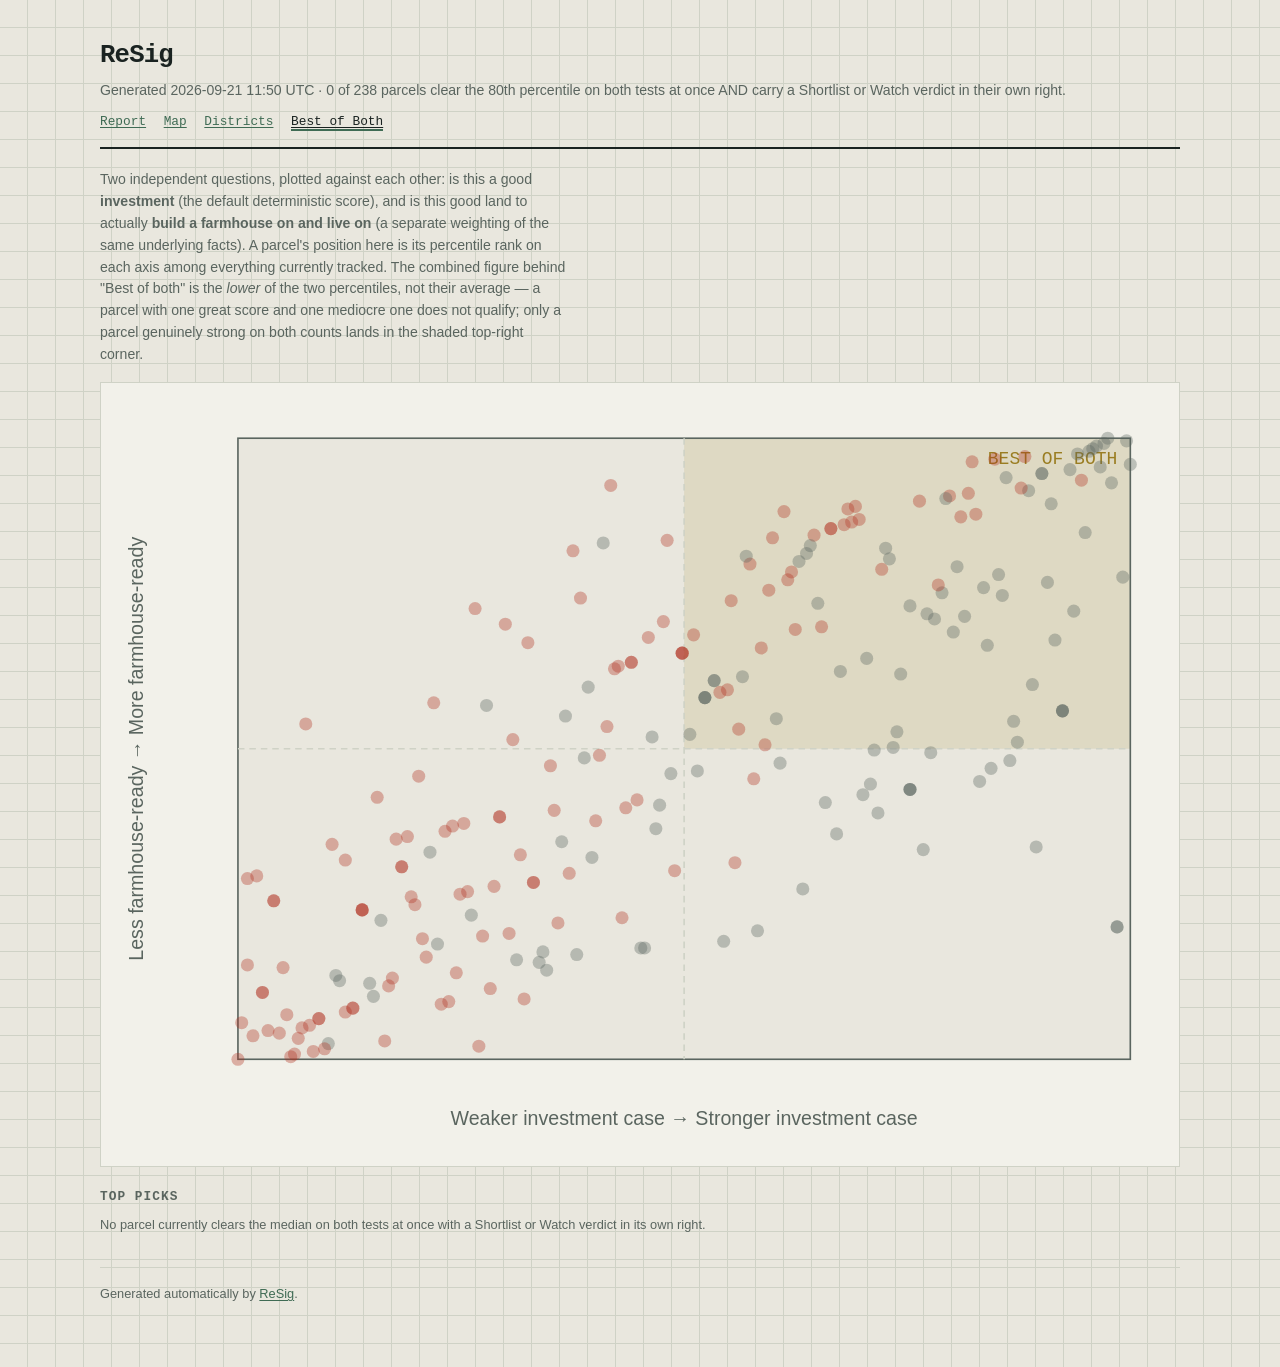
==== commit 2b895c91: "Update report (2026-09-21T11:50:30Z)" ====
--- a/best-of-both.html
+++ b/best-of-both.html
@@ -143,7 +143,7 @@
 <header class="sheet">
   <div>
     <p class="wordmark">ReSig</p>
-    <p class="sub">Generated 2026-09-21 11:34 UTC · 0 of 253 parcels clear the
+    <p class="sub">Generated 2026-09-21 11:50 UTC · 0 of 238 parcels clear the
       80th percentile on both tests at once AND carry a Shortlist
       or Watch verdict in their own right.</p>
   </div>
@@ -161,7 +161,7 @@
 </p>
 
 <div class="chart-wrap">
-<svg viewBox="0 0 640 460" role="img" aria-label="Investment score versus farmhouse-suitability score, one dot per parcel"><rect x="74" y="24" width="546" height="380" fill="var(--paper)"/><rect x="347.0" y="24" width="273.0" height="190.0" fill="var(--gold)" opacity="0.14"/><rect x="74" y="24" width="546" height="380" fill="none" stroke="var(--ink-soft)" stroke-width="1"/><line x1="347.0" y1="24" x2="347.0" y2="404" stroke="var(--grid)" stroke-dasharray="4,3"/><line x1="74" y1="214.0" x2="620" y2="214.0" stroke="var(--grid)" stroke-dasharray="4,3"/><text x="612" y="40" text-anchor="end" font-size="11" fill="var(--gold)" font-family="var(--mono)">BEST OF BOTH</text><a href="index.html#p-3c12789ec2a33b2a"><circle cx="620.0" cy="37.6" r="4" style="fill:var(--ink-soft)" opacity="0.35"><title>Commercial Land for Rent in Kapan — investment 100th pct, farmhouse 96th pct (low confidence)</title></circle></a><a href="index.html#p-a960d82c58619d6d"><circle cx="617.8" cy="25.5" r="4" style="fill:var(--ink-soft)" opacity="0.35"><title>Land on Sale at Nakhipot — investment 100th pct, farmhouse 100th pct (low confidence)</title></circle></a><a href="index.html#p-d935917e226b5582"><circle cx="615.7" cy="105.4" r="4" style="fill:var(--ink-soft)" opacity="0.35"><title>Land for Sale in Thakre — investment 99th pct, farmhouse 79th pct (low confidence)</title></circle></a><a href="index.html#p-98e5341f382477df"><circle cx="612.4" cy="318.8" r="4" style="fill:var(--ink-soft)" opacity="0.35"><title>hiway toucha land and house for sales urgent — investment 99th pct, farmhouse 22th pct (low confidence)</title></circle></a><a href="index.html#p-a8525ee507dbd38e"><circle cx="612.4" cy="318.8" r="4" style="fill:var(--ink-soft)" opacity="0.35"><title>15 Aana jaga hiway toucha 17metter face — investment 99th pct, farmhouse 22th pct (low confidence)</title></circle></a><a href="index.html#p-e9f309aa2efd473e"><circle cx="609.2" cy="49.6" r="4" style="fill:var(--ink-soft)" opacity="0.35"><title>Land on Sale at Shivaghat — investment 98th pct, farmhouse 93th pct (low confidence)</title></circle></a><a href="index.html#p-f124165d592187a6"><circle cx="607.0" cy="24.0" r="4" style="fill:var(--ink-soft)" opacity="0.35"><title>Residential Land for Sale in Imadol — investment 98th pct, farmhouse 100th pct (low confidence)</title></circle></a><a href="index.html#p-3112c5cdf3ae9898"><circle cx="604.8" cy="39.1" r="4" style="fill:var(--ink-soft)" opacity="0.35"><title>Land on Sale at Kirtipur Jhulpokhari — investment 97th pct, farmhouse 96th pct (low confidence)</title></circle></a><a href="index.html#p-f8d220b8ddc4831b"><circle cx="602.7" cy="27.0" r="4" style="fill:var(--ink-soft)" opacity="0.35"><title>Commercial Land for Sale at Baluwatar — investment 97th pct, farmhouse 99th pct (low confidence)</title></circle></a><a href="index.html#p-209a9ff8c789afdb"><circle cx="600.5" cy="28.5" r="4" style="fill:var(--ink-soft)" opacity="0.35"><title>Commercial Land for Sale at Bagbazar — investment 96th pct, farmhouse 99th pct (low confidence)</title></circle></a><a href="index.html#p-1a326ec248c3b425"><circle cx="598.3" cy="30.0" r="4" style="fill:var(--ink-soft)" opacity="0.35"><title>Commercial Land for Sale at Sinamangal — investment 96th pct, farmhouse 98th pct (low confidence)</title></circle></a><a href="index.html#p-9a4951554f86f142"><circle cx="596.2" cy="79.8" r="4" style="fill:var(--ink-soft)" opacity="0.35"><title>Land on Sale at Chhampi — investment 96th pct, farmhouse 85th pct (low confidence)</title></circle></a><a href="index.html#p-3c2ca82757402a3b"><circle cx="594.0" cy="46.6" r="4" style="fill:var(--sindoor)" opacity="0.35"><title>Land on Sale at Nakhudol Bhaisepati — investment 95th pct, farmhouse 94th pct (low confidence)</title></circle></a><a href="index.html#p-1645b2f1ffe58a04"><circle cx="591.8" cy="31.5" r="4" style="fill:var(--ink-soft)" opacity="0.35"><title>Commercial Land for Sale in Gothatar — investment 95th pct, farmhouse 98th pct (low confidence)</title></circle></a><a href="index.html#p-316c15afed1bd3ad"><circle cx="589.7" cy="126.5" r="4" style="fill:var(--ink-soft)" opacity="0.35"><title>🏡 LAVISH BUNGALOW FOR RENT | BISHALNAGAR, KATHMANDU✨ A Premi — investment 94th pct, farmhouse 73th pct (low confidence)</title></circle></a><a href="index.html#p-990f5b1c18c774e6"><circle cx="587.5" cy="40.6" r="4" style="fill:var(--ink-soft)" opacity="0.35"><title>Residential Land for Sale at Chapali — investment 94th pct, farmhouse 96th pct (low confidence)</title></circle></a><a href="index.html#p-612f9ea61b07eb21"><circle cx="583.2" cy="186.9" r="4" style="fill:var(--ink-soft)" opacity="0.35"><title>LAND ON SALE AT CHAPAGAUN — investment 93th pct, farmhouse 57th pct (low confidence)</title></circle></a><a href="index.html#p-20fa27a2e74a25a0"><circle cx="583.2" cy="186.9" r="4" style="fill:var(--ink-soft)" opacity="0.35"><title>LAND ON SALE AT CHAPAGAUN — investment 93th pct, farmhouse 57th pct (low confidence)</title></circle></a><a href="index.html#p-e5a11e2611a1c26a"><circle cx="583.2" cy="186.9" r="4" style="fill:var(--ink-soft)" opacity="0.35"><title>LAND ON SALE AT CHAPAGAUN — investment 93th pct, farmhouse 57th pct (low confidence)</title></circle></a><a href="index.html#p-d938139e222aa679"><circle cx="578.8" cy="143.1" r="4" style="fill:var(--ink-soft)" opacity="0.35"><title>Land on Sale at Thankot Nagdhunga — investment 92th pct, farmhouse 69th pct (low confidence)</title></circle></a><a href="index.html#p-1f2910f21db62cb2"><circle cx="576.7" cy="61.7" r="4" style="fill:var(--ink-soft)" opacity="0.35"><title>5 ROPANI COMMERCIAL LAND FOR RENT|BANESHWOR,KATHMANDU — investment 92th pct, farmhouse 90th pct (low confidence)</title></circle></a><a href="index.html#p-01ec0922d55fd368"><circle cx="574.5" cy="108.4" r="4" style="fill:var(--ink-soft)" opacity="0.35"><title>Residential Land for Sale — investment 92th pct, farmhouse 78th pct (low confidence)</title></circle></a><a href="index.html#p-1af68c649ad234c8"><circle cx="571.2" cy="42.8" r="4" style="fill:var(--ink-soft)" opacity="0.35"><title>Commercial Land for Sale in New Baneshwor — investment 91th pct, farmhouse 95th pct (low confidence)</title></circle></a><a href="index.html#p-52485f45154748b3"><circle cx="571.2" cy="42.8" r="4" style="fill:var(--ink-soft)" opacity="0.35"><title>Commercial Land for Sale at New Baneshwor — investment 91th pct, farmhouse 95th pct (low confidence)</title></circle></a><a href="index.html#p-7ac97693006aa82e"><circle cx="568.0" cy="265.3" r="4" style="fill:var(--ink-soft)" opacity="0.35"><title>Land on Sale at Dhading Sangkosh — investment 90th pct, farmhouse 37th pct (low confidence)</title></circle></a><a href="index.html#p-3c18845c3e5b70c5"><circle cx="565.8" cy="173.3" r="4" style="fill:var(--ink-soft)" opacity="0.35"><title>Residental Land On Sale At Bhaisepati — investment 90th pct, farmhouse 61th pct (low confidence)</title></circle></a><a href="index.html#p-2e98e618d2769325"><circle cx="563.7" cy="54.2" r="4" style="fill:var(--ink-soft)" opacity="0.35"><title>Residential Land for Sale at Baluwatar — investment 90th pct, farmhouse 92th pct (low confidence)</title></circle></a><a href="index.html#p-5802abc5c0b32b04"><circle cx="561.5" cy="33.0" r="4" style="fill:var(--sindoor)" opacity="0.35"><title>Land on Sale at Maharajgunj — investment 89th pct, farmhouse 98th pct (low confidence)</title></circle></a><a href="index.html#p-6c3da8f4e8584703"><circle cx="559.3" cy="52.7" r="4" style="fill:var(--sindoor)" opacity="0.35"><title>10 aana commercial land for sale in Dahachowk Chandragiri Ka — investment 89th pct, farmhouse 92th pct (low confidence)</title></circle></a><a href="index.html#p-e531e31bd0248b71"><circle cx="557.2" cy="203.4" r="4" style="fill:var(--ink-soft)" opacity="0.35"><title>Residential Land for Sale in Thankot — investment 88th pct, farmhouse 53th pct (low confidence)</title></circle></a><a href="index.html#p-ca33aae7d6bd4e05"><circle cx="555.0" cy="191.4" r="4" style="fill:var(--ink-soft)" opacity="0.35"><title>21 aana Land For Rent !!📍Tokha Greenland, Kathmandu — investment 88th pct, farmhouse 56th pct (low confidence)</title></circle></a><a href="index.html#p-36bc25cc10a32e41"><circle cx="552.8" cy="212.5" r="4" style="fill:var(--ink-soft)" opacity="0.35"><title>Land on Sale at Dahachowk — investment 88th pct, farmhouse 50th pct (low confidence)</title></circle></a><a href="index.html#p-892d2bf542212f79"><circle cx="550.7" cy="45.1" r="4" style="fill:var(--ink-soft)" opacity="0.35"><title>Residential Land for Sale in Godamchaur — investment 87th pct, farmhouse 94th pct (low confidence)</title></circle></a><a href="index.html#p-e9ae6f44cef830a0"><circle cx="548.5" cy="116.0" r="4" style="fill:var(--ink-soft)" opacity="0.35"><title>Plotting land On Sale At Lele ,Lalitpur — investment 87th pct, farmhouse 76th pct (low confidence)</title></circle></a><a href="index.html#p-0426338d34e69b75"><circle cx="546.3" cy="103.9" r="4" style="fill:var(--ink-soft)" opacity="0.35"><title>Residential Land for Sale in Imadol — investment 87th pct, farmhouse 79th pct (low confidence)</title></circle></a><a href="index.html#p-fdc3cb3e3785d651"><circle cx="544.2" cy="34.6" r="4" style="fill:var(--sindoor)" opacity="0.35"><title>Land on Sale at Chamati — investment 86th pct, farmhouse 97th pct (low confidence)</title></circle></a><a href="index.html#p-74a9d9990fa70ed4"><circle cx="542.0" cy="217.0" r="4" style="fill:var(--ink-soft)" opacity="0.35"><title>1 katha land for sale in Gitanagar Bharatpur — investment 86th pct, farmhouse 49th pct (low confidence)</title></circle></a><a href="index.html#p-9b8abcc853cc70a8"><circle cx="539.8" cy="146.1" r="4" style="fill:var(--ink-soft)" opacity="0.35"><title>4 aana 1 paisa and 4 aana  3 paisa land for sale in Matatirt — investment 85th pct, farmhouse 68th pct (low confidence)</title></circle></a><a href="index.html#p-068aeda438d90763"><circle cx="537.7" cy="111.5" r="4" style="fill:var(--ink-soft)" opacity="0.35"><title>Land on Sale at Goldhunga Baikhu — investment 85th pct, farmhouse 77th pct (low confidence)</title></circle></a><a href="index.html#p-af9414f7e6231e8a"><circle cx="535.5" cy="226.1" r="4" style="fill:var(--ink-soft)" opacity="0.35"><title>land on sale @ Bhutkhel Kirtipur 6 — investment 85th pct, farmhouse 47th pct (low confidence)</title></circle></a><a href="index.html#p-979259c079f7f240"><circle cx="533.3" cy="67.7" r="4" style="fill:var(--sindoor)" opacity="0.35"><title>Land on Sale at Jawalakhel — investment 84th pct, farmhouse 88th pct (low confidence)</title></circle></a><a href="index.html#p-f86be8b53a535a36"><circle cx="531.2" cy="36.1" r="4" style="fill:var(--sindoor)" opacity="0.35"><title>Land on Sale at Sano Bharyang — investment 84th pct, farmhouse 97th pct (low confidence)</title></circle></a><a href="index.html#p-96280a4ee81c9bbb"><circle cx="529.0" cy="55.7" r="4" style="fill:var(--sindoor)" opacity="0.35"><title>Land on Sale at Pulchowk — investment 83th pct, farmhouse 92th pct (low confidence)</title></circle></a><a href="index.html#p-3fdf523f615a82b0"><circle cx="526.8" cy="129.6" r="4" style="fill:var(--ink-soft)" opacity="0.35"><title>Residential Land for Sale in Imadol — investment 83th pct, farmhouse 72th pct (low confidence)</title></circle></a><a href="index.html#p-e4b720b49b7aa573"><circle cx="524.7" cy="69.2" r="4" style="fill:var(--sindoor)" opacity="0.35"><title>Land on Sale at Purano Naikap — investment 83th pct, farmhouse 88th pct (low confidence)</title></circle></a><a href="index.html#p-368622302d0acafe"><circle cx="522.5" cy="99.4" r="4" style="fill:var(--ink-soft)" opacity="0.35"><title>Residential Land for Sale at Baluwatar — investment 82th pct, farmhouse 80th pct (low confidence)</title></circle></a><a href="index.html#p-170c586a13817214"><circle cx="520.3" cy="138.6" r="4" style="fill:var(--ink-soft)" opacity="0.35"><title>6 piece land for sale in Matatirtha Chandragiri Kathmandu — investment 82th pct, farmhouse 70th pct (low confidence)</title></circle></a><a href="index.html#p-64d1e7f531bf6867"><circle cx="518.2" cy="57.2" r="4" style="fill:var(--sindoor)" opacity="0.35"><title>3 aana commercial land for sale in Tokha Height Kathmandu — investment 81th pct, farmhouse 91th pct (low confidence)</title></circle></a><a href="index.html#p-bebb0da9c721f9f5"><circle cx="516.0" cy="58.7" r="4" style="fill:var(--ink-soft)" opacity="0.35"><title>Residential Land for Sale at Gothatar — investment 81th pct, farmhouse 91th pct (low confidence)</title></circle></a><a href="index.html#p-368818a5c2e832f6"><circle cx="513.8" cy="114.5" r="4" style="fill:var(--ink-soft)" opacity="0.35"><title>Residential Land for Sale at Bistagaun — investment 81th pct, farmhouse 76th pct (low confidence)</title></circle></a><a href="index.html#p-b567ed6657759b4b"><circle cx="511.7" cy="110.0" r="4" style="fill:var(--sindoor)" opacity="0.35"><title>Land on Sale at Dhapakhel — investment 80th pct, farmhouse 77th pct (low confidence)</title></circle></a><a href="index.html#p-5e1c99d452810876"><circle cx="509.5" cy="131.1" r="4" style="fill:var(--ink-soft)" opacity="0.35"><title>Land on Sale at Birgunj — investment 80th pct, farmhouse 72th pct (low confidence)</title></circle></a><a href="index.html#p-ded3324884a96fbd"><circle cx="507.3" cy="208.0" r="4" style="fill:var(--ink-soft)" opacity="0.35"><title>54 ana land for in budanilkantha height — investment 79th pct, farmhouse 52th pct (low confidence)</title></circle></a><a href="index.html#p-62176c35b2fcaacd"><circle cx="505.2" cy="128.0" r="4" style="fill:var(--ink-soft)" opacity="0.35"><title>Commercial Land for Sale at Baluwatar — investment 79th pct, farmhouse 73th pct (low confidence)</title></circle></a><a href="index.html#p-6617190d10756c51"><circle cx="503.0" cy="266.8" r="4" style="fill:var(--ink-soft)" opacity="0.35"><title>14 piece plotting land for sale in Matatirtha Dhaksi Kathman — investment 79th pct, farmhouse 36th pct (low confidence)</title></circle></a><a href="index.html#p-780a6d66d5318336"><circle cx="500.8" cy="48.1" r="4" style="fill:var(--sindoor)" opacity="0.35"><title>Land on Sale at Bhangal Sundarbasti — investment 78th pct, farmhouse 94th pct (low confidence)</title></circle></a><a href="index.html#p-cd67b5b4f9129a22"><circle cx="498.7" cy="60.2" r="4" style="fill:var(--sindoor)" opacity="0.35"><title>Land on Sale at Baluwatar — investment 78th pct, farmhouse 90th pct (low confidence)</title></circle></a><a href="index.html#p-988099e53c76cf56"><circle cx="492.2" cy="231.3" r="4" style="fill:var(--ink-soft)" opacity="0.35"><title>land for rent — investment 77th pct, farmhouse 45th pct (low confidence)</title></circle></a><a href="index.html#p-f7e66fc00bdfc199"><circle cx="492.2" cy="231.3" r="4" style="fill:var(--ink-soft)" opacity="0.35"><title>Land For sale!!📍Mitrwpark, Kathmandu — investment 77th pct, farmhouse 45th pct (low confidence)</title></circle></a><a href="index.html#p-c7a46c102cbdc90b"><circle cx="492.2" cy="231.3" r="4" style="fill:var(--ink-soft)" opacity="0.35"><title>land for rent in pasikot — investment 77th pct, farmhouse 45th pct (low confidence)</title></circle></a><a href="index.html#p-54b76462b521c9f4"><circle cx="492.2" cy="122.0" r="4" style="fill:var(--ink-soft)" opacity="0.35"><title>7.5 ropani Land For Rent !!📍mitrwpark, Kathmandu — investment 77th pct, farmhouse 74th pct (low confidence)</title></circle></a><a href="index.html#p-afece3cb2e1f3c44"><circle cx="492.2" cy="231.3" r="4" style="fill:var(--ink-soft)" opacity="0.35"><title>5 aana Land For Rent !!📍Handigaun, Kathmandu — investment 77th pct, farmhouse 45th pct (low confidence)</title></circle></a><a href="index.html#p-eae59f23129d2b49"><circle cx="485.7" cy="165.7" r="4" style="fill:var(--ink-soft)" opacity="0.35"><title>Residential Land for Sale at Godamchaur — investment 75th pct, farmhouse 63th pct (low confidence)</title></circle></a><a href="index.html#p-4a359002c788ca07"><circle cx="483.5" cy="197.4" r="4" style="fill:var(--ink-soft)" opacity="0.35"><title>Residential Land for Sale in Imadol — investment 75th pct, farmhouse 54th pct (low confidence)</title></circle></a><a href="index.html#p-7db98823ad5fe661"><circle cx="481.3" cy="206.5" r="4" style="fill:var(--ink-soft)" opacity="0.35"><title>Residential Land for Sale in Harisiddhi — investment 75th pct, farmhouse 52th pct (low confidence)</title></circle></a><a href="index.html#p-94b2ac09a2171e96"><circle cx="479.2" cy="94.9" r="4" style="fill:var(--ink-soft)" opacity="0.35"><title>4 aana land for sale in Damauli Vyas-5 Ranitari — investment 74th pct, farmhouse 81th pct (low confidence)</title></circle></a><a href="index.html#p-16c75f04ebbd067e"><circle cx="477.0" cy="88.8" r="4" style="fill:var(--ink-soft)" opacity="0.35"><title>Land for sale in Pasikot — investment 74th pct, farmhouse 83th pct (low confidence)</title></circle></a><a href="index.html#p-770c49b5ddaf3180"><circle cx="474.8" cy="100.9" r="4" style="fill:var(--sindoor)" opacity="0.35"><title>Land on Sale at Chyaudada — investment 73th pct, farmhouse 80th pct (low confidence)</title></circle></a><a href="index.html#p-d36798738c6763a4"><circle cx="472.7" cy="245.7" r="4" style="fill:var(--ink-soft)" opacity="0.35"><title>Land For sale !!📍Pasikot, Kathmandu — investment 73th pct, farmhouse 42th pct (low confidence)</title></circle></a><a href="index.html#p-0f5d6bbccde2a4bc"><circle cx="470.5" cy="227.6" r="4" style="fill:var(--ink-soft)" opacity="0.35"><title>Residential Land on sell at Machhegaun, Bhakteparti, KTM — investment 73th pct, farmhouse 46th pct (low confidence)</title></circle></a><a href="index.html#p-d5c5f369127f8773"><circle cx="468.3" cy="155.2" r="4" style="fill:var(--ink-soft)" opacity="0.35"><title>Residential Land for Sale in Pasikot — investment 72th pct, farmhouse 65th pct (low confidence)</title></circle></a><a href="index.html#p-63c902841c5279f7"><circle cx="466.2" cy="235.1" r="4" style="fill:var(--ink-soft)" opacity="0.35"><title>Residential Land for Sale in Satdobato — investment 72th pct, farmhouse 44th pct (low confidence)</title></circle></a><a href="index.html#p-bf9d4fe36bf699e9"><circle cx="464.0" cy="70.7" r="4" style="fill:var(--sindoor)" opacity="0.35"><title>Land on Sale at Dallu — investment 71th pct, farmhouse 88th pct (low confidence)</title></circle></a><a href="index.html#p-9245245c6d275e98"><circle cx="461.8" cy="63.2" r="4" style="fill:var(--sindoor)" opacity="0.35"><title>Commercial 34.5 aana land for sale in MID Baneshwor — investment 71th pct, farmhouse 90th pct (low confidence)</title></circle></a><a href="index.html#p-05c12bc73607ed9e"><circle cx="458.6" cy="73.0" r="4" style="fill:var(--sindoor)" opacity="0.35"><title>Land on Sale at Chamati — investment 70th pct, farmhouse 87th pct (low confidence)</title></circle></a><a href="index.html#p-ffae69149fe95453"><circle cx="458.6" cy="73.0" r="4" style="fill:var(--sindoor)" opacity="0.35"><title>Land on Sale at Chamati — investment 70th pct, farmhouse 87th pct (low confidence)</title></circle></a><a href="index.html#p-8c8f69040e8125b4"><circle cx="455.3" cy="64.7" r="4" style="fill:var(--sindoor)" opacity="0.35"><title>Land on Sale at Chabahil — investment 70th pct, farmhouse 89th pct (low confidence)</title></circle></a><a href="index.html#p-3405479f69a2ae08"><circle cx="453.2" cy="75.3" r="4" style="fill:var(--sindoor)" opacity="0.35"><title>Land on Sale at Banasthali — investment 69th pct, farmhouse 87th pct (low confidence)</title></circle></a><a href="index.html#p-3a4c5d53c0106d5a"><circle cx="451.0" cy="164.2" r="4" style="fill:var(--ink-soft)" opacity="0.35"><title>Commercial Land for Sale in Lakhechaur — investment 69th pct, farmhouse 63th pct (low confidence)</title></circle></a><a href="index.html#p-7e8b2041a67af7d3"><circle cx="448.8" cy="257.7" r="4" style="fill:var(--ink-soft)" opacity="0.35"><title>Land For sale  !! 📍Tarkeshowr — investment 69th pct, farmhouse 38th pct (low confidence)</title></circle></a><a href="index.html#p-c88eac480dbc6f1f"><circle cx="445.6" cy="77.5" r="4" style="fill:var(--sindoor)" opacity="0.35"><title>Land on Sale at Chapali Bhangal — investment 68th pct, farmhouse 86th pct (low confidence)</title></circle></a><a href="index.html#p-babc198aa5148dfa"><circle cx="445.6" cy="77.5" r="4" style="fill:var(--sindoor)" opacity="0.35"><title>Land on Sale at Pasikot — investment 68th pct, farmhouse 86th pct (low confidence)</title></circle></a><a href="index.html#p-f037e6fe3c0bad24"><circle cx="442.3" cy="239.6" r="4" style="fill:var(--ink-soft)" opacity="0.35"><title>Bhangal Sundarbasti Land For Sale — investment 67th pct, farmhouse 43th pct (low confidence)</title></circle></a><a href="index.html#p-84d5249b5bb593e5"><circle cx="440.2" cy="135.6" r="4" style="fill:var(--sindoor)" opacity="0.35"><title>Residential Land for Sale in Chasidol — investment 67th pct, farmhouse 71th pct (low confidence)</title></circle></a><a href="index.html#p-5a23cd3a6ea957ff"><circle cx="438.0" cy="120.5" r="4" style="fill:var(--ink-soft)" opacity="0.35"><title>Residential Land for Sale in Lubhu — investment 67th pct, farmhouse 75th pct (low confidence)</title></circle></a><a href="index.html#p-8802bf719e6737d7"><circle cx="435.8" cy="81.3" r="4" style="fill:var(--sindoor)" opacity="0.35"><title>Land on Sale at Sitapaila — investment 66th pct, farmhouse 85th pct (low confidence)</title></circle></a><a href="index.html#p-c818f0b1dee4cb6c"><circle cx="433.7" cy="87.3" r="4" style="fill:var(--ink-soft)" opacity="0.35"><title>3 aana land for sale in Taathali 9 Chitapol Bhaktapur — investment 66th pct, farmhouse 83th pct (low confidence)</title></circle></a><a href="index.html#p-115e49ecef42c4d4"><circle cx="431.5" cy="91.9" r="4" style="fill:var(--ink-soft)" opacity="0.35"><title>Commercial Land for Sale in Lakeside, Pokhara — investment 65th pct, farmhouse 82th pct (low confidence)</title></circle></a><a href="index.html#p-a54648dc031ece81"><circle cx="429.3" cy="296.9" r="4" style="fill:var(--ink-soft)" opacity="0.35"><title>4 aana land for sale at Baadbhanjhyang Dahachowk — investment 65th pct, farmhouse 28th pct (low confidence)</title></circle></a><a href="index.html#p-e23c1c39a8e1b000"><circle cx="427.2" cy="96.4" r="4" style="fill:var(--ink-soft)" opacity="0.35"><title>3 aana 4 aana 9 aana land piece on sale in Changunarayan Bha — investment 65th pct, farmhouse 81th pct (low confidence)</title></circle></a><a href="index.html#p-9dfac59d59465ac1"><circle cx="425.0" cy="137.1" r="4" style="fill:var(--sindoor)" opacity="0.35"><title>Land on Sale at Thecho — investment 64th pct, farmhouse 70th pct (low confidence)</title></circle></a><a href="index.html#p-15c12097c1d985be"><circle cx="422.8" cy="102.4" r="4" style="fill:var(--sindoor)" opacity="0.35"><title>Land on Sale at Lolang Goldhunga — investment 64th pct, farmhouse 79th pct (low confidence)</title></circle></a><a href="index.html#p-26e798e45c572107"><circle cx="420.7" cy="106.9" r="4" style="fill:var(--sindoor)" opacity="0.35"><title>Land on Sale at Machhapokhari Basantanagar — investment 63th pct, farmhouse 78th pct (low confidence)</title></circle></a><a href="index.html#p-fab6fee409c48351"><circle cx="418.5" cy="66.2" r="4" style="fill:var(--sindoor)" opacity="0.35"><title>8 aana commercial land for sale / rent in Gokarneshwor Kathm — investment 63th pct, farmhouse 89th pct (low confidence)</title></circle></a><a href="index.html#p-3a9067322245c68d"><circle cx="416.3" cy="214.0" r="4" style="fill:var(--ink-soft)" opacity="0.35"><title>Lalitpur bista xap ma jagga — investment 63th pct, farmhouse 50th pct (low confidence)</title></circle></a><a href="index.html#p-53c7dc42c43de2a5"><circle cx="414.2" cy="82.8" r="4" style="fill:var(--sindoor)" opacity="0.35"><title>Land on Sale at Arubari Gokarneshwar — investment 62th pct, farmhouse 85th pct (low confidence)</title></circle></a><a href="index.html#p-ad8fbabbc5e84e7c"><circle cx="412.0" cy="113.0" r="4" style="fill:var(--sindoor)" opacity="0.35"><title>4 To 6 aana land for sale at satdobato — investment 62th pct, farmhouse 77th pct (low confidence)</title></circle></a><a href="index.html#p-be3637ec2a02e0bb"><circle cx="409.8" cy="147.7" r="4" style="fill:var(--sindoor)" opacity="0.35"><title>Residential Land for Sale in Ochu Height — investment 62th pct, farmhouse 67th pct (low confidence)</title></circle></a><a href="index.html#p-59d10129747eb26b"><circle cx="407.7" cy="205.0" r="4" style="fill:var(--sindoor)" opacity="0.35"><title>Residential land for sale/sell in Hattiban, Lalitpur, Nepal  — investment 61th pct, farmhouse 52th pct (low confidence)</title></circle></a><a href="index.html#p-3f016a403d3987b9"><circle cx="405.5" cy="149.2" r="4" style="fill:var(--sindoor)" opacity="0.35"><title>Residential Land for Sale in Imadol — investment 61th pct, farmhouse 67th pct (low confidence)</title></circle></a><a href="index.html#p-139144660ec3d21f"><circle cx="403.3" cy="321.1" r="4" style="fill:var(--ink-soft)" opacity="0.35"><title>3 piece land for sale in Machhegaun, Near Khusi Khusi Chowk, — investment 60th pct, farmhouse 22th pct (low confidence)</title></circle></a><a href="index.html#p-a6307a5e37349d98"><circle cx="401.2" cy="223.0" r="4" style="fill:var(--sindoor)" opacity="0.35"><title>Land on Sale at Khumaltar Icimod — investment 60th pct, farmhouse 48th pct (low confidence)</title></circle></a><a href="index.html#p-6637e7f1e168aa53"><circle cx="399.0" cy="97.9" r="4" style="fill:var(--sindoor)" opacity="0.35"><title>Commercial land on sale at Baluwatar — investment 60th pct, farmhouse 81th pct (low confidence)</title></circle></a><a href="index.html#p-97d8ff655ee2f2b0"><circle cx="396.8" cy="93.4" r="4" style="fill:var(--ink-soft)" opacity="0.35"><title>Land for Sale at Gothatar — investment 59th pct, farmhouse 82th pct (low confidence)</title></circle></a><a href="index.html#p-c71430cc6fa8782f"><circle cx="394.7" cy="167.3" r="4" style="fill:var(--ink-soft)" opacity="0.35"><title>Tukra jagga dhulikhel Deurali — investment 59th pct, farmhouse 62th pct (low confidence)</title></circle></a><a href="index.html#p-b3771729e3cc06c1"><circle cx="392.5" cy="195.9" r="4" style="fill:var(--sindoor)" opacity="0.35"><title>Land on Sale at Attarkhel Jorpati — investment 58th pct, farmhouse 55th pct (low confidence)</title></circle></a><a href="index.html#p-50377a31ea4d1b08"><circle cx="390.3" cy="275.8" r="4" style="fill:var(--sindoor)" opacity="0.35"><title>Land on Sale at Chhampi — investment 58th pct, farmhouse 34th pct (low confidence)</title></circle></a><a href="index.html#p-7c7cc62dc478395f"><circle cx="388.2" cy="119.0" r="4" style="fill:var(--sindoor)" opacity="0.35"><title>Land on Sale at Ichangu Narayan — investment 58th pct, farmhouse 75th pct (low confidence)</title></circle></a><a href="index.html#p-1bdc06c7d0eaa78a"><circle cx="386.0" cy="174.8" r="4" style="fill:var(--sindoor)" opacity="0.35"><title>Land on Sale at Grande Hospital Tokha — investment 57th pct, farmhouse 60th pct (low confidence)</title></circle></a><a href="index.html#p-9b31385c62ba69a1"><circle cx="382.8" cy="327.8" r="4" style="fill:var(--ink-soft)" opacity="0.35"><title>4 aana land for sale in Dahachowk Near Medical College — investment 57th pct, farmhouse 20th pct (low confidence)</title></circle></a><a href="index.html#p-91f20b09ffe83bd9"><circle cx="382.8" cy="327.8" r="4" style="fill:var(--ink-soft)" opacity="0.35"><title>4 aana land for sale near Nagdhunga Tunnel Chandragiri — investment 57th pct, farmhouse 20th pct (low confidence)</title></circle></a><a href="index.html#p-935af85b6ecfc041"><circle cx="379.5" cy="176.3" r="4" style="fill:var(--sindoor)" opacity="0.35"><title>Land on Sale at Basundhara — investment 56th pct, farmhouse 60th pct (low confidence)</title></circle></a><a href="index.html#p-70b506606161aaff"><circle cx="376.2" cy="169.5" r="4" style="fill:var(--ink-soft)" opacity="0.35"><title>Land for Sale in Budhanilkantha — investment 55th pct, farmhouse 62th pct (low confidence)</title></circle></a><a href="index.html#p-02665ecb4c244289"><circle cx="376.2" cy="169.5" r="4" style="fill:var(--ink-soft)" opacity="0.35"><title>Land on Sale at Narayanthan Taulung — investment 55th pct, farmhouse 62th pct (low confidence)</title></circle></a><a href="index.html#p-8a6c2ccd807cae85"><circle cx="370.8" cy="179.3" r="4" style="fill:var(--ink-soft)" opacity="0.35"><title>Land for Sale at Chapali — investment 54th pct, farmhouse 59th pct (low confidence)</title></circle></a><a href="index.html#p-f736aa708f639020"><circle cx="370.8" cy="179.3" r="4" style="fill:var(--ink-soft)" opacity="0.35"><title>Land for Sale at Bansbari — investment 54th pct, farmhouse 59th pct (low confidence)</title></circle></a><a href="index.html#p-97f4a6e6365e58a6"><circle cx="370.8" cy="179.3" r="4" style="fill:var(--ink-soft)" opacity="0.35"><title>Land for Sale in Chapali — investment 54th pct, farmhouse 59th pct (low confidence)</title></circle></a><a href="index.html#p-3395d0d3388e1f4b"><circle cx="366.5" cy="218.5" r="4" style="fill:var(--ink-soft)" opacity="0.35"><title>Residential Land for Sale at Godamchaur — investment 54th pct, farmhouse 49th pct (low confidence)</title></circle></a><a href="index.html#p-40870b387a4bfd2b"><circle cx="364.3" cy="140.1" r="4" style="fill:var(--sindoor)" opacity="0.35"><title>Land on Sale at Kapan Height — investment 53th pct, farmhouse 69th pct (low confidence)</title></circle></a><a href="index.html#p-9ac2ca669f93ae52"><circle cx="360.0" cy="152.2" r="4" style="fill:var(--sindoor)" opacity="0.35"><title>Residential Land for Sale at Ekatabasti — investment 52th pct, farmhouse 66th pct (low confidence)</title></circle></a><a href="index.html#p-11cb8724d574bea3"><circle cx="360.0" cy="152.2" r="4" style="fill:var(--sindoor)" opacity="0.35"><title>Residential Land for Sale in Chapali — investment 52th pct, farmhouse 66th pct (low confidence)</title></circle></a><a href="index.html#p-cb3085011937e8d2"><circle cx="360.0" cy="152.2" r="4" style="fill:var(--sindoor)" opacity="0.35"><title>Commercial Land for Sale in Chapali — investment 52th pct, farmhouse 66th pct (low confidence)</title></circle></a><a href="index.html#p-e778d17770ca6cbe"><circle cx="355.7" cy="281.9" r="4" style="fill:var(--sindoor)" opacity="0.35"><title>Land on Sale at Khumaltar Dhapakhel — investment 52th pct, farmhouse 32th pct (low confidence)</title></circle></a><a href="index.html#p-c2c6a74463fe853a"><circle cx="353.5" cy="220.0" r="4" style="fill:var(--ink-soft)" opacity="0.35"><title>Residential Land for Sale in Lubhu — investment 51th pct, farmhouse 48th pct (low confidence)</title></circle></a><a href="index.html#p-ea0e81c4ed0bd34a"><circle cx="351.3" cy="84.3" r="4" style="fill:var(--sindoor)" opacity="0.35"><title>Residential Land for Sale at Katunje — investment 51th pct, farmhouse 84th pct (low confidence)</title></circle></a><a href="index.html#p-abfd71cbbbd120ac"><circle cx="349.2" cy="132.6" r="4" style="fill:var(--sindoor)" opacity="0.35"><title>Land on Sale at Raniban Tinghare — investment 50th pct, farmhouse 71th pct (low confidence)</title></circle></a><a href="index.html#p-c1a153fbe6f7f114"><circle cx="347.0" cy="241.1" r="4" style="fill:var(--ink-soft)" opacity="0.35"><title>Residential Land for Sale in Tikathali — investment 50th pct, farmhouse 43th pct (low confidence)</title></circle></a><a href="index.html#p-b8bfed4c8b1be08f"><circle cx="344.8" cy="254.7" r="4" style="fill:var(--ink-soft)" opacity="0.35"><title>Land for Sale, Area १० धुर घडेरी — investment 50th pct, farmhouse 39th pct (low confidence)</title></circle></a><a href="index.html#p-47f701cf0395b530"><circle cx="342.7" cy="198.9" r="4" style="fill:var(--ink-soft)" opacity="0.35"><title>Land for sale in Narayanthan — investment 49th pct, farmhouse 54th pct (low confidence)</title></circle></a><a href="index.html#p-4b06c82de24a27e1"><circle cx="340.5" cy="141.6" r="4" style="fill:var(--sindoor)" opacity="0.35"><title>Land on Sale at Swayambhu Sitapaila — investment 49th pct, farmhouse 69th pct (low confidence)</title></circle></a><a href="index.html#p-a4db501a9a3a580c"><circle cx="338.3" cy="332.4" r="4" style="fill:var(--ink-soft)" opacity="0.35"><title>Land for Sale in Bista Gaun, Kirtipur — investment 48th pct, farmhouse 19th pct (low confidence)</title></circle></a><a href="index.html#p-e64f503582e2a106"><circle cx="336.2" cy="332.4" r="4" style="fill:var(--ink-soft)" opacity="0.35"><title>Plotted Land for sale Macchegau Kirtipur — investment 48th pct, farmhouse 19th pct (low confidence)</title></circle></a><a href="index.html#p-18f32cc4d71c750a"><circle cx="334.0" cy="238.1" r="4" style="fill:var(--sindoor)" opacity="0.35"><title>Residential Land for Sale in Imadol — investment 48th pct, farmhouse 44th pct (low confidence)</title></circle></a><a href="index.html#p-f57037a35fd64ccb"><circle cx="329.7" cy="158.2" r="4" style="fill:var(--sindoor)" opacity="0.35"><title>Land on Sale at Narayanthan — investment 47th pct, farmhouse 65th pct (low confidence)</title></circle></a><a href="index.html#p-eb76a275b30b8ab3"><circle cx="329.7" cy="158.2" r="4" style="fill:var(--sindoor)" opacity="0.35"><title>Land on Sale at Bhangal Sundarbasti — investment 47th pct, farmhouse 65th pct (low confidence)</title></circle></a><a href="index.html#p-73466f6438173e8f"><circle cx="329.7" cy="158.2" r="4" style="fill:var(--sindoor)" opacity="0.35"><title>Land on Sale at Budhanilkantha — investment 47th pct, farmhouse 65th pct (low confidence)</title></circle></a><a href="index.html#p-960ede985c9ff05f"><circle cx="325.3" cy="242.7" r="4" style="fill:var(--sindoor)" opacity="0.35"><title>Residential Land for Sale in Imadol — investment 46th pct, farmhouse 42th pct (low confidence)</title></circle></a><a href="index.html#p-668865b59ebbd8fd"><circle cx="323.2" cy="224.6" r="4" style="fill:var(--sindoor)" opacity="0.35"><title>Land for sale in Tokha — investment 46th pct, farmhouse 47th pct (low confidence)</title></circle></a><a href="index.html#p-2dedc42c506fc74f"><circle cx="321.0" cy="313.5" r="4" style="fill:var(--sindoor)" opacity="0.35"><title>10 anaa 2 paisa ghaderi land for sale in Kirtipur Kathmandu — investment 45th pct, farmhouse 24th pct (low confidence)</title></circle></a><a href="index.html#p-cea1a4b784e84e7f"><circle cx="318.8" cy="161.2" r="4" style="fill:var(--sindoor)" opacity="0.35"><title>Land on Sale at Thulo Bharyang — investment 45th pct, farmhouse 64th pct (low confidence)</title></circle></a><a href="index.html#p-6e7c4a5662ead6bb"><circle cx="316.7" cy="162.7" r="4" style="fill:var(--sindoor)" opacity="0.35"><title>Land on Sale at Sitapaila — investment 44th pct, farmhouse 63th pct (low confidence)</title></circle></a><a href="index.html#p-0e0da34ddcab12ca"><circle cx="314.5" cy="51.1" r="4" style="fill:var(--sindoor)" opacity="0.35"><title>5 Ropani Land for sale in Naxal, Kathmandu — investment 44th pct, farmhouse 93th pct (low confidence)</title></circle></a><a href="index.html#p-41f087062096eeb3"><circle cx="312.3" cy="194.4" r="4" style="fill:var(--sindoor)" opacity="0.35"><title>Land on Sale at Gokarneshwar — investment 44th pct, farmhouse 55th pct (low confidence)</title></circle></a><a href="index.html#p-005c8cb9f6876c9a"><circle cx="310.2" cy="85.8" r="4" style="fill:var(--ink-soft)" opacity="0.35"><title>Residential Land for Sale in Itahari — investment 43th pct, farmhouse 84th pct (low confidence)</title></circle></a><a href="index.html#p-94fad1ba8aa03be5"><circle cx="308.0" cy="209.5" r="4" style="fill:var(--sindoor)" opacity="0.35"><title>Land on Sale at Khusibu Nayabazar — investment 43th pct, farmhouse 51th pct (low confidence)</title></circle></a><a href="index.html#p-0226325f636787b0"><circle cx="305.8" cy="250.2" r="4" style="fill:var(--sindoor)" opacity="0.35"><title>Land on Sale at Narayanthan Height — investment 42th pct, farmhouse 40th pct (low confidence)</title></circle></a><a href="index.html#p-a8e2852b82821889"><circle cx="303.7" cy="271.3" r="4" style="fill:var(--ink-soft)" opacity="0.35"><title>Lalitpur ma sasto ma 4 aana jagga  — investment 42th pct, farmhouse 35th pct (low confidence)</title></circle></a><a href="index.html#p-02f95be6ef83c300"><circle cx="301.5" cy="211.0" r="4" style="fill:var(--ink-soft)" opacity="0.35"><title>Land on Sale at Balambu — investment 42th pct, farmhouse 51th pct (low confidence)</title></circle></a><a href="index.html#p-982415c8ca2b9df9"><circle cx="299.3" cy="123.5" r="4" style="fill:var(--sindoor)" opacity="0.35"><title>Land on Sale at Budhanilkantha — investment 41th pct, farmhouse 74th pct (low confidence)</title></circle></a><a href="index.html#p-4a70072fd428647a"><circle cx="297.2" cy="117.5" r="4" style="fill:var(--sindoor)" opacity="0.35"><title>Land on sale 250m form sano gau bhatvateni  — investment 41th pct, farmhouse 75th pct (low confidence)</title></circle></a><a href="index.html#p-307b810413766cf9"><circle cx="295.0" cy="336.1" r="4" style="fill:var(--ink-soft)" opacity="0.35"><title>Land for Sale in Ramailo Danda, Tokha-2 — investment 40th pct, farmhouse 18th pct (low confidence)</title></circle></a><a href="index.html#p-e9e240c964015add"><circle cx="292.8" cy="90.3" r="4" style="fill:var(--sindoor)" opacity="0.35"><title>Land on Sale at Narayanthan Height — investment 40th pct, farmhouse 83th pct (low confidence)</title></circle></a><a href="index.html#p-bcac0b5bc75aaa0d"><circle cx="290.7" cy="283.4" r="4" style="fill:var(--sindoor)" opacity="0.35"><title>Land on Sale at Kalanki — investment 40th pct, farmhouse 32th pct (low confidence)</title></circle></a><a href="index.html#p-ef6db0f3fb4b97d9"><circle cx="288.5" cy="189.9" r="4" style="fill:var(--ink-soft)" opacity="0.35"><title>Land for Sale in Gothatar — investment 39th pct, farmhouse 56th pct (low confidence)</title></circle></a><a href="index.html#p-a8211fe9c4a0c603"><circle cx="286.3" cy="262.3" r="4" style="fill:var(--ink-soft)" opacity="0.35"><title>Residential Land for Sale in Saraswotikhel — investment 39th pct, farmhouse 37th pct (low confidence)</title></circle></a><a href="index.html#p-41d606b0a3f67c8b"><circle cx="284.2" cy="316.5" r="4" style="fill:var(--sindoor)" opacity="0.35"><title>Land on Sale at Baniyatar Dhaneshwor — investment 38th pct, farmhouse 23th pct (low confidence)</title></circle></a><a href="index.html#p-b864aa5bf7cafe6d"><circle cx="282.0" cy="244.2" r="4" style="fill:var(--sindoor)" opacity="0.35"><title>Land on Sale at Radhakrisna Raniban — investment 38th pct, farmhouse 42th pct (low confidence)</title></circle></a><a href="index.html#p-378221990c05f1e0"><circle cx="279.8" cy="215.5" r="4" style="fill:var(--sindoor)" opacity="0.35"><title>Land on Sale at Tikathali — investment 38th pct, farmhouse 50th pct (low confidence)</title></circle></a><a href="index.html#p-1f152557155c06c7"><circle cx="277.7" cy="345.2" r="4" style="fill:var(--ink-soft)" opacity="0.35"><title>Land for Sale in Sangla, Tarakeshwor-1 — investment 37th pct, farmhouse 15th pct (low confidence)</title></circle></a><a href="index.html#p-e135b24836084406"><circle cx="275.5" cy="334.6" r="4" style="fill:var(--ink-soft)" opacity="0.35"><title>land for sale — investment 37th pct, farmhouse 18th pct (low confidence)</title></circle></a><a href="index.html#p-2f412ba428545dd3"><circle cx="273.3" cy="340.7" r="4" style="fill:var(--ink-soft)" opacity="0.35"><title>3 anna 3 paisa, maiti nepal, gokarna — investment 37th pct, farmhouse 17th pct (low confidence)</title></circle></a><a href="index.html#p-a7a301ea6f8d351d"><circle cx="271.2" cy="295.4" r="4" style="fill:var(--sindoor)" opacity="0.35"><title>3 aana 2 paisa 2 dam Land On Sale At Tokha 30 lakhs per aana — investment 36th pct, farmhouse 29th pct (low confidence)</title></circle></a><a href="index.html#p-389b02d96c0464ed"><circle cx="267.9" cy="288.6" r="4" style="fill:var(--sindoor)" opacity="0.35"><title>Land on Sale at Mahalaxmisthan — investment 36th pct, farmhouse 30th pct (low confidence)</title></circle></a><a href="index.html#p-ef0895a17eec6892"><circle cx="267.9" cy="288.6" r="4" style="fill:var(--sindoor)" opacity="0.35"><title>Land on Sale at Gairidhara — investment 36th pct, farmhouse 30th pct (low confidence)</title></circle></a><a href="index.html#p-f5067bdf99ca1fa6"><circle cx="264.7" cy="144.6" r="4" style="fill:var(--sindoor)" opacity="0.35"><title>Land for Sale in Pasikot Ideal for Plotting — investment 35th pct, farmhouse 68th pct (low confidence)</title></circle></a><a href="index.html#p-38b0463a8ea0d262"><circle cx="262.5" cy="366.3" r="4" style="fill:var(--sindoor)" opacity="0.35"><title>Land on Sale at Bhaisepati Magargaun — investment 35th pct, farmhouse 10th pct (low confidence)</title></circle></a><a href="index.html#p-fcf8a1216339b86c"><circle cx="260.3" cy="269.8" r="4" style="fill:var(--sindoor)" opacity="0.35"><title>Land on Sale at Narayanthan Wasik — investment 34th pct, farmhouse 35th pct (low confidence)</title></circle></a><a href="index.html#p-325f1c41fa04c77f"><circle cx="258.2" cy="200.4" r="4" style="fill:var(--sindoor)" opacity="0.35"><title>Land on Sale at Balambu — investment 34th pct, farmhouse 54th pct (low confidence)</title></circle></a><a href="index.html#p-742da066aa44be3d"><circle cx="256.0" cy="322.6" r="4" style="fill:var(--sindoor)" opacity="0.35"><title>Land on Sale at Hattigaunda — investment 33th pct, farmhouse 21th pct (low confidence)</title></circle></a><a href="index.html#p-4425c0dbfa77b12e"><circle cx="253.8" cy="134.1" r="4" style="fill:var(--sindoor)" opacity="0.35"><title>Land on Sale at Balambu — investment 33th pct, farmhouse 71th pct (low confidence)</title></circle></a><a href="index.html#p-392ad456ea1bd1e5"><circle cx="250.6" cy="247.9" r="4" style="fill:var(--sindoor)" opacity="0.35"><title>4 Anna Land for Sale in Imadol | 20 Ft Road Access from 2 Si — investment 32th pct, farmhouse 41th pct (low confidence)</title></circle></a><a href="index.html#p-bcd6c0f3403925ed"><circle cx="250.6" cy="247.9" r="4" style="fill:var(--sindoor)" opacity="0.35"><title>4 aana 2 daam land sale in Setipakha Imadol Lalitpur — investment 32th pct, farmhouse 41th pct (low confidence)</title></circle></a><a href="index.html#p-f41ed46454c0e540"><circle cx="245.2" cy="292.4" r="4" style="fill:var(--sindoor)" opacity="0.35"><title>Land on Sale at Hattigaunda — investment 31th pct, farmhouse 29th pct (low confidence)</title></circle></a><a href="index.html#p-7f69767af90e700e"><circle cx="245.2" cy="292.4" r="4" style="fill:var(--sindoor)" opacity="0.35"><title>Land on Sale at Narayanthan Rudreswor — investment 31th pct, farmhouse 29th pct (low confidence)</title></circle></a><a href="index.html#p-b1e67ace6e5fb42d"><circle cx="245.2" cy="292.4" r="4" style="fill:var(--sindoor)" opacity="0.35"><title>Residential Land for Sale in Budhanilkantha — investment 31th pct, farmhouse 29th pct (low confidence)</title></circle></a><a href="index.html#p-f7b89d39806862ed"><circle cx="240.8" cy="357.3" r="4" style="fill:var(--sindoor)" opacity="0.35"><title>4 Aana land piece for sale at Thankot, Near Chandragiri Cabl — investment 31th pct, farmhouse 12th pct (low confidence)</title></circle></a><a href="index.html#p-7de06f12cd4b517e"><circle cx="238.7" cy="183.8" r="4" style="fill:var(--ink-soft)" opacity="0.35"><title>4 Aana land for sale in Nalin Chowk, Chitapol, Near Araniko  — investment 30th pct, farmhouse 58th pct (low confidence)</title></circle></a><a href="index.html#p-c58549fbaba672b8"><circle cx="236.5" cy="324.1" r="4" style="fill:var(--sindoor)" opacity="0.35"><title>Land on Sale at Koteshwor — investment 30th pct, farmhouse 21th pct (low confidence)</title></circle></a><a href="index.html#p-52c951f478227bbe"><circle cx="234.3" cy="396.5" r="4" style="fill:var(--sindoor)" opacity="0.35"><title>5 Aana land on sale at extremely low price in Bhaisepati, La — investment 29th pct, farmhouse 2th pct (low confidence)</title></circle></a><a href="index.html#p-0eb9f5d71219228f"><circle cx="232.2" cy="125.0" r="4" style="fill:var(--sindoor)" opacity="0.35"><title>Residental land on sale at Gwarko — investment 29th pct, farmhouse 73th pct (low confidence)</title></circle></a><a href="index.html#p-8a2cf4260fbd9e86"><circle cx="230.0" cy="201.9" r="4" style="fill:var(--sindoor)" opacity="0.35"><title>Land on Sale at Pasikot — investment 29th pct, farmhouse 53th pct (low confidence)</title></circle></a><a href="index.html#p-48c8db8675976c45"><circle cx="227.8" cy="312.0" r="4" style="fill:var(--ink-soft)" opacity="0.35"><title>Land on Sale at Sipadol — investment 28th pct, farmhouse 24th pct (low confidence)</title></circle></a><a href="index.html#p-423f5293ccd29da0"><circle cx="225.7" cy="298.4" r="4" style="fill:var(--sindoor)" opacity="0.35"><title>Residential plots of land for sale in Bhimsengola, Sinamanga — investment 28th pct, farmhouse 28th pct (low confidence)</title></circle></a><a href="index.html#p-ecb7f2c1417823f7"><circle cx="223.5" cy="251.7" r="4" style="fill:var(--sindoor)" opacity="0.35"><title>8.5 aana land for sale in Lazimpat Kathmandu — investment 27th pct, farmhouse 40th pct (low confidence)</title></circle></a><a href="index.html#p-763ff25fd1eb4ec9"><circle cx="221.3" cy="300.0" r="4" style="fill:var(--sindoor)" opacity="0.35"><title>Land on Sale at Balkot — investment 27th pct, farmhouse 27th pct (low confidence)</title></circle></a><a href="index.html#p-e0965721480b2b83"><circle cx="219.2" cy="346.7" r="4" style="fill:var(--sindoor)" opacity="0.35"><title>Land on Sale at Baluwatar — investment 27th pct, farmhouse 15th pct (low confidence)</title></circle></a><a href="index.html#p-7ba7fc88ff7058c0"><circle cx="217.0" cy="274.3" r="4" style="fill:var(--sindoor)" opacity="0.35"><title>Land for sale in Kalanki — investment 26th pct, farmhouse 34th pct (low confidence)</title></circle></a><a href="index.html#p-9add080d9d5dc690"><circle cx="214.8" cy="253.2" r="4" style="fill:var(--sindoor)" opacity="0.35"><title>Land on Sale at Manbhawan — investment 26th pct, farmhouse 40th pct (low confidence)</title></circle></a><a href="index.html#p-60236f3f7f088bb2"><circle cx="212.7" cy="367.8" r="4" style="fill:var(--sindoor)" opacity="0.35"><title>Land for sale, thankot kharipot — investment 25th pct, farmhouse 10th pct (low confidence)</title></circle></a><a href="index.html#p-3b9f8dff7a6ae138"><circle cx="210.5" cy="256.2" r="4" style="fill:var(--sindoor)" opacity="0.35"><title>Land on Sale at Chapali Ghumti — investment 25th pct, farmhouse 39th pct (low confidence)</title></circle></a><a href="index.html#p-4f91c8848f71d44d"><circle cx="208.3" cy="369.3" r="4" style="fill:var(--sindoor)" opacity="0.35"><title>Plotted Land at Hattiban / Dhapakhel Heigh, Lalitpur  — investment 25th pct, farmhouse 9th pct (low confidence)</title></circle></a><a href="index.html#p-3f1d0a33ed69f2d3"><circle cx="206.2" cy="330.1" r="4" style="fill:var(--ink-soft)" opacity="0.35"><title>Land on Sale at Lamatar — investment 24th pct, farmhouse 19th pct (low confidence)</title></circle></a><a href="index.html#p-ff1054377df5d624"><circle cx="204.0" cy="182.3" r="4" style="fill:var(--sindoor)" opacity="0.35"><title>Land on Sale at Budhanilkantha — investment 24th pct, farmhouse 58th pct (low confidence)</title></circle></a><a href="index.html#p-d19b87d646d2f0c1"><circle cx="201.8" cy="268.3" r="4" style="fill:var(--ink-soft)" opacity="0.35"><title>3 aana land for sale in Mulpani Kathmandu — investment 23th pct, farmhouse 36th pct (low confidence)</title></circle></a><a href="index.html#p-5893b6e160ac16d9"><circle cx="199.7" cy="337.7" r="4" style="fill:var(--sindoor)" opacity="0.35"><title>Land on Sale at Baniyatar Dhaneshwor — investment 23th pct, farmhouse 17th pct (low confidence)</title></circle></a><a href="index.html#p-28707a598b910ac1"><circle cx="197.5" cy="325.6" r="4" style="fill:var(--sindoor)" opacity="0.35"><title>5 aana plotted land for sale in Tarakeshwar Chisapani — investment 23th pct, farmhouse 21th pct (low confidence)</title></circle></a><a href="index.html#p-db15de0053b7b91d"><circle cx="195.3" cy="221.5" r="4" style="fill:var(--sindoor)" opacity="0.35"><title>Residential Land for Sale in Fulbari, Pokhara — investment 22th pct, farmhouse 48th pct (low confidence)</title></circle></a><a href="index.html#p-f5d8fa98aec64853"><circle cx="193.2" cy="306.0" r="4" style="fill:var(--sindoor)" opacity="0.35"><title>Land for sale in Chapali — investment 22th pct, farmhouse 26th pct (low confidence)</title></circle></a><a href="index.html#p-8134851ca587a9ba"><circle cx="191.0" cy="301.5" r="4" style="fill:var(--sindoor)" opacity="0.35"><title>land for sale in Lele  — investment 21th pct, farmhouse 27th pct (low confidence)</title></circle></a><a href="index.html#p-0fcbf61ccf0080f4"><circle cx="188.8" cy="259.2" r="4" style="fill:var(--sindoor)" opacity="0.35"><title>4 aana plotted land for sale Balkot Bhaktapur — investment 21th pct, farmhouse 38th pct (low confidence)</title></circle></a><a href="index.html#p-106cf9cb8a3897a8"><circle cx="184.5" cy="278.8" r="4" style="fill:var(--sindoor)" opacity="0.35"><title>Land on Sale at Ganeshchowk Bhangal — investment 20th pct, farmhouse 33th pct (low confidence)</title></circle></a><a href="index.html#p-8109a586f55f21b0"><circle cx="184.5" cy="278.8" r="4" style="fill:var(--sindoor)" opacity="0.35"><title>Land on Sale at Budhanilkantha Height — investment 20th pct, farmhouse 33th pct (low confidence)</title></circle></a><a href="index.html#p-b417194be35aab97"><circle cx="184.5" cy="278.8" r="4" style="fill:var(--sindoor)" opacity="0.35"><title>4 aana Land for Sale on Pitched Road at Golfutar — investment 20th pct, farmhouse 33th pct (low confidence)</title></circle></a><a href="index.html#p-06ea925d3b9161f7"><circle cx="180.2" cy="260.7" r="4" style="fill:var(--sindoor)" opacity="0.35"><title>Land on Sale at Boudha Tinchuli — investment 19th pct, farmhouse 38th pct (low confidence)</title></circle></a><a href="index.html#p-2fce9a715e2ff488"><circle cx="178.0" cy="349.7" r="4" style="fill:var(--sindoor)" opacity="0.35"><title>Square Land in Sale - Residential — investment 19th pct, farmhouse 14th pct (low confidence)</title></circle></a><a href="index.html#p-6d1aaa2828b28222"><circle cx="175.8" cy="351.2" r="4" style="fill:var(--sindoor)" opacity="0.35"><title>5 anna land for sale in Nagarjun 24 lakhs per aana — investment 19th pct, farmhouse 14th pct (low confidence)</title></circle></a><a href="index.html#p-cac96d41cac37d8b"><circle cx="173.7" cy="355.7" r="4" style="fill:var(--sindoor)" opacity="0.35"><title>Land on Sale at Mandikhatar Faant — investment 18th pct, farmhouse 13th pct (low confidence)</title></circle></a><a href="index.html#p-90aadbd1c2bcd15c"><circle cx="171.5" cy="393.4" r="4" style="fill:var(--sindoor)" opacity="0.35"><title>Land on Sale at Bafal Khaupatol — investment 18th pct, farmhouse 3th pct (low confidence)</title></circle></a><a href="index.html#p-0f8b1edcd821c7ee"><circle cx="169.3" cy="171.8" r="4" style="fill:var(--sindoor)" opacity="0.35"><title>Residential Land for Sale at Chandrapur — investment 17th pct, farmhouse 61th pct (low confidence)</title></circle></a><a href="index.html#p-e40f3cd79481f14c"><circle cx="167.2" cy="315.0" r="4" style="fill:var(--ink-soft)" opacity="0.35"><title>4 aana land for sale in Chauthe 14 Pokhara — investment 17th pct, farmhouse 23th pct (low confidence)</title></circle></a><a href="index.html#p-ed024481af53accc"><circle cx="165.0" cy="339.2" r="4" style="fill:var(--sindoor)" opacity="0.35"><title>Land on Sale at Budhanilkantha — investment 17th pct, farmhouse 17th pct (low confidence)</title></circle></a><a href="index.html#p-e9e33369a3a33611"><circle cx="162.8" cy="236.6" r="4" style="fill:var(--sindoor)" opacity="0.35"><title>Land on Sale at Chhampi — investment 16th pct, farmhouse 44th pct (low confidence)</title></circle></a><a href="index.html#p-799b7b88dd8ed3d6"><circle cx="160.7" cy="364.8" r="4" style="fill:var(--ink-soft)" opacity="0.35"><title>Land on Sale at Bardaghat — investment 16th pct, farmhouse 10th pct (low confidence)</title></circle></a><a href="index.html#p-f1ee7bb512b40a03"><circle cx="158.5" cy="354.2" r="4" style="fill:var(--ink-soft)" opacity="0.35"><title>Agricultural Land for Rent in Pasikot — investment 15th pct, farmhouse 13th pct (low confidence)</title></circle></a><a href="index.html#p-b7f134a0cdde5d06"><circle cx="156.3" cy="363.3" r="4" style="fill:var(--sindoor)" opacity="0.35"><title>Attractive  Plotted Land For Sale in Tikathali — investment 15th pct, farmhouse 11th pct (low confidence)</title></circle></a><a href="index.html#p-cbe587fc3c207a62"><circle cx="152.0" cy="309.0" r="4" style="fill:var(--sindoor)" opacity="0.35"><title>Land on Sale at Chapali — investment 14th pct, farmhouse 25th pct (low confidence)</title></circle></a><a href="index.html#p-eb72a608c84c9782"><circle cx="152.0" cy="309.0" r="4" style="fill:var(--sindoor)" opacity="0.35"><title>Land on Sale at Kattike Bhanjyang — investment 14th pct, farmhouse 25th pct (low confidence)</title></circle></a><a href="index.html#p-fc1f77bb62fb1a21"><circle cx="152.0" cy="309.0" r="4" style="fill:var(--sindoor)" opacity="0.35"><title>Land on Sale at Kattike Bhanjyang — investment 14th pct, farmhouse 25th pct (low confidence)</title></circle></a><a href="index.html#p-75fe736bb9ccc9b3"><circle cx="147.7" cy="370.8" r="4" style="fill:var(--sindoor)" opacity="0.35"><title>Land For Sale At Sanogaun,Lalitpur At Cheap Price — investment 13th pct, farmhouse 9th pct (low confidence)</title></circle></a><a href="index.html#p-93d082804799b1b7"><circle cx="144.4" cy="373.1" r="4" style="fill:var(--sindoor)" opacity="0.35"><title>3 Aana Plot Just 200m from Chappal Karkhana Ring Road on sal — investment 13th pct, farmhouse 8th pct (low confidence)</title></circle></a><a href="index.html#p-f5390405a1a80016"><circle cx="144.4" cy="373.1" r="4" style="fill:var(--sindoor)" opacity="0.35"><title>2 piece land for sale in Chappal Karkhana — investment 13th pct, farmhouse 8th pct (low confidence)</title></circle></a><a href="index.html#p-ec88b5d7f5d6e96b"><circle cx="140.1" cy="375.3" r="4" style="fill:var(--sindoor)" opacity="0.35"><title>Land On Sale At Gairidhara — investment 12th pct, farmhouse 8th pct (low confidence)</title></circle></a><a href="index.html#p-3314dd12c28658d8"><circle cx="140.1" cy="272.8" r="4" style="fill:var(--sindoor)" opacity="0.35"><title>Land on Sale at Jarsing Pauwa — investment 12th pct, farmhouse 35th pct (low confidence)</title></circle></a><a href="index.html#p-d2a7c347f7216896"><circle cx="136.8" cy="352.7" r="4" style="fill:var(--ink-soft)" opacity="0.35"><title>5 anna land for sale in Basbari 7 Changunarayan Bhaktapur — investment 12th pct, farmhouse 13th pct (low confidence)</title></circle></a><a href="index.html#p-2acc142baa238c5a"><circle cx="134.7" cy="358.8" r="4" style="fill:var(--sindoor)" opacity="0.35"><title>Land on Sale at Pasikot — investment 11th pct, farmhouse 12th pct (low confidence)</title></circle></a><a href="index.html#p-d90fe8654566af70"><circle cx="132.5" cy="348.2" r="4" style="fill:var(--ink-soft)" opacity="0.35"><title>4 aana 1 paisa Dadhikot Chitrapur Land sale — investment 11th pct, farmhouse 15th pct (low confidence)</title></circle></a><a href="index.html#p-706723f5603ec278"><circle cx="130.3" cy="263.8" r="4" style="fill:var(--sindoor)" opacity="0.35"><title>5 aana 1 paisa Plotted land for sale in Katunje Bhaktapur — investment 10th pct, farmhouse 37th pct (low confidence)</title></circle></a><a href="index.html#p-f6b523c7431e1c4b"><circle cx="128.2" cy="395.0" r="4" style="fill:var(--ink-soft)" opacity="0.35"><title>Cheapest land in pokhara city — investment 10th pct, farmhouse 2th pct (low confidence)</title></circle></a><a href="index.html#p-d15c1a987329a606"><circle cx="126.0" cy="398.0" r="4" style="fill:var(--sindoor)" opacity="0.35"><title>4.5 aana land for sale in Tokha Kathmandu — investment 10th pct, farmhouse 2th pct (low confidence)</title></circle></a><a href="index.html#p-4dc3ea3f0e9dd12c"><circle cx="121.7" cy="379.9" r="4" style="fill:var(--sindoor)" opacity="0.35"><title>Land on Sale at Chapali — investment 9th pct, farmhouse 6th pct (low confidence)</title></circle></a><a href="index.html#p-85ac4f9a398fa3b9"><circle cx="121.7" cy="379.9" r="4" style="fill:var(--sindoor)" opacity="0.35"><title>Residental land on sale at Kapan ,Paiyutar — investment 9th pct, farmhouse 6th pct (low confidence)</title></circle></a><a href="index.html#p-d83201e6f6388f03"><circle cx="121.7" cy="379.9" r="4" style="fill:var(--sindoor)" opacity="0.35"><title>Land on Sale at Chapali Chowk — investment 9th pct, farmhouse 6th pct (low confidence)</title></circle></a><a href="index.html#p-08fc20f343d3696d"><circle cx="117.3" cy="399.5" r="4" style="fill:var(--sindoor)" opacity="0.35"><title>4 aana land for sale in Sanepa Dhobhighat  (3 kitta from rin — investment 8th pct, farmhouse 1th pct (low confidence)</title></circle></a><a href="index.html#p-7fc7d9ec88075a30"><circle cx="115.2" cy="384.4" r="4" style="fill:var(--sindoor)" opacity="0.35"><title>30 aana land for sale in Ramkot 8 Dadapauwa Nagarjun — investment 8th pct, farmhouse 5th pct (low confidence)</title></circle></a><a href="index.html#p-adb4011ee50bd56b"><circle cx="113.0" cy="192.9" r="4" style="fill:var(--sindoor)" opacity="0.35"><title>Land on Sale at Mandikhatar — investment 7th pct, farmhouse 56th pct (low confidence)</title></circle></a><a href="index.html#p-1f1718037c0f52ef"><circle cx="110.8" cy="385.9" r="4" style="fill:var(--sindoor)" opacity="0.35"><title>Land on Sale at Thulo Bharyang — investment 7th pct, farmhouse 5th pct (low confidence)</title></circle></a><a href="index.html#p-ae23d62296d0ca2f"><circle cx="108.7" cy="391.9" r="4" style="fill:var(--sindoor)" opacity="0.35"><title>Land on Sale at Narayanthan Wasik — investment 6th pct, farmhouse 3th pct (low confidence)</title></circle></a><a href="index.html#p-beecbfc8bc60de9e"><circle cx="106.5" cy="401.0" r="4" style="fill:var(--sindoor)" opacity="0.35"><title>URGENT Land for Sale — investment 6th pct, farmhouse 1th pct (low confidence)</title></circle></a><a href="index.html#p-9596f93ef07741f3"><circle cx="104.3" cy="402.5" r="4" style="fill:var(--sindoor)" opacity="0.35"><title>Land for sale — investment 6th pct, farmhouse 0th pct (low confidence)</title></circle></a><a href="index.html#p-d064beb898b9a278"><circle cx="102.2" cy="376.9" r="4" style="fill:var(--sindoor)" opacity="0.35"><title>Plotted Land For Sale in Sanogaun at Low Budget Price — investment 5th pct, farmhouse 7th pct (low confidence)</title></circle></a><a href="index.html#p-84ac5491916ae886"><circle cx="100.0" cy="343.7" r="4" style="fill:var(--sindoor)" opacity="0.35"><title>Residental land on sale at Srijana Nagar — investment 5th pct, farmhouse 16th pct (low confidence)</title></circle></a><a href="index.html#p-8d0e6548e3977c72"><circle cx="97.8" cy="388.9" r="4" style="fill:var(--sindoor)" opacity="0.35"><title>Residental land on sale thecho lalitpur 9 ana — investment 4th pct, farmhouse 4th pct (low confidence)</title></circle></a><a href="index.html#p-37af91321f4a2197"><circle cx="94.6" cy="303.7" r="4" style="fill:var(--sindoor)" opacity="0.35"><title>Land on Sale at Pumdi Bhumdi — investment 4th pct, farmhouse 26th pct (low confidence)</title></circle></a><a href="index.html#p-015503a89fb9574e"><circle cx="94.6" cy="303.7" r="4" style="fill:var(--sindoor)" opacity="0.35"><title>Land on Sale at Pokhara Begnastal — investment 4th pct, farmhouse 26th pct (low confidence)</title></circle></a><a href="index.html#p-8e8797f81c9131c6"><circle cx="91.3" cy="387.4" r="4" style="fill:var(--sindoor)" opacity="0.35"><title>5 aana land for sale in Suryabinayak 9 Baasghari Bhaktapur — investment 3th pct, farmhouse 4th pct (low confidence)</title></circle></a><a href="index.html#p-71bea0b5872ea019"><circle cx="88.1" cy="361.0" r="4" style="fill:var(--sindoor)" opacity="0.35"><title>Land on Sale at Mulpani — investment 3th pct, farmhouse 11th pct (low confidence)</title></circle></a><a href="index.html#p-0283020de3376a6a"><circle cx="88.1" cy="361.0" r="4" style="fill:var(--sindoor)" opacity="0.35"><title>Land on Sale at Mulpani — investment 3th pct, farmhouse 11th pct (low confidence)</title></circle></a><a href="index.html#p-35d657d978b7a75f"><circle cx="84.8" cy="284.9" r="4" style="fill:var(--sindoor)" opacity="0.35"><title>Plotting Land on sell at Changunarayan, Bhaktapur — investment 2th pct, farmhouse 31th pct (low confidence)</title></circle></a><a href="index.html#p-278bfa3fb63ec45c"><circle cx="82.7" cy="390.4" r="4" style="fill:var(--sindoor)" opacity="0.35"><title>Land on Sale at Balambu — investment 2th pct, farmhouse 4th pct (low confidence)</title></circle></a><a href="index.html#p-263fe7324c329bf9"><circle cx="79.4" cy="342.2" r="4" style="fill:var(--sindoor)" opacity="0.35"><title>Land on Sale at Banepa — investment 1th pct, farmhouse 16th pct (low confidence)</title></circle></a><a href="index.html#p-452fdb109b54b538"><circle cx="79.4" cy="286.4" r="4" style="fill:var(--sindoor)" opacity="0.35"><title>Land on Sale at Biratnagar Lakhantari — investment 1th pct, farmhouse 31th pct (low confidence)</title></circle></a><a href="index.html#p-fba040b51d90529e"><circle cx="76.2" cy="382.9" r="4" style="fill:var(--sindoor)" opacity="0.35"><title>4 ropani land and home on sale — investment 0th pct, farmhouse 6th pct (low confidence)</title></circle></a><a href="index.html#p-3acc58d01a900740"><circle cx="74.0" cy="404.0" r="4" style="fill:var(--sindoor)" opacity="0.35"><title>Land on Sale at Kathekhola — investment 0th pct, farmhouse 0th pct (low confidence)</title></circle></a><text x="347" y="444" text-anchor="middle" font-size="12" fill="var(--ink-soft)">Weaker investment case → Stronger investment case</text><text x="16" y="214" text-anchor="middle" font-size="12" fill="var(--ink-soft)" transform="rotate(-90 16 214)">Less farmhouse-ready → More farmhouse-ready</text></svg>
+<svg viewBox="0 0 640 460" role="img" aria-label="Investment score versus farmhouse-suitability score, one dot per parcel"><rect x="74" y="24" width="546" height="380" fill="var(--paper)"/><rect x="347.0" y="24" width="273.0" height="190.0" fill="var(--gold)" opacity="0.14"/><rect x="74" y="24" width="546" height="380" fill="none" stroke="var(--ink-soft)" stroke-width="1"/><line x1="347.0" y1="24" x2="347.0" y2="404" stroke="var(--grid)" stroke-dasharray="4,3"/><line x1="74" y1="214.0" x2="620" y2="214.0" stroke="var(--grid)" stroke-dasharray="4,3"/><text x="612" y="40" text-anchor="end" font-size="11" fill="var(--gold)" font-family="var(--mono)">BEST OF BOTH</text><a href="index.html#p-3c12789ec2a33b2a"><circle cx="620.0" cy="40.0" r="4" style="fill:var(--ink-soft)" opacity="0.35"><title>Commercial Land for Rent in Kapan — investment 100th pct, farmhouse 96th pct (low confidence)</title></circle></a><a href="index.html#p-a960d82c58619d6d"><circle cx="617.7" cy="25.6" r="4" style="fill:var(--ink-soft)" opacity="0.35"><title>Land on Sale at Nakhipot — investment 100th pct, farmhouse 100th pct (low confidence)</title></circle></a><a href="index.html#p-d935917e226b5582"><circle cx="615.4" cy="109.0" r="4" style="fill:var(--ink-soft)" opacity="0.35"><title>Land for Sale in Thakre — investment 99th pct, farmhouse 78th pct (low confidence)</title></circle></a><a href="index.html#p-98e5341f382477df"><circle cx="611.9" cy="323.0" r="4" style="fill:var(--ink-soft)" opacity="0.35"><title>hiway toucha land and house for sales urgent — investment 99th pct, farmhouse 21th pct (low confidence)</title></circle></a><a href="index.html#p-a8525ee507dbd38e"><circle cx="611.9" cy="323.0" r="4" style="fill:var(--ink-soft)" opacity="0.35"><title>15 Aana jaga hiway toucha 17metter face — investment 99th pct, farmhouse 21th pct (low confidence)</title></circle></a><a href="index.html#p-e9f309aa2efd473e"><circle cx="608.5" cy="51.3" r="4" style="fill:var(--ink-soft)" opacity="0.35"><title>Land on Sale at Shivaghat — investment 98th pct, farmhouse 93th pct (low confidence)</title></circle></a><a href="index.html#p-f124165d592187a6"><circle cx="606.2" cy="24.0" r="4" style="fill:var(--ink-soft)" opacity="0.35"><title>Residential Land for Sale in Imadol — investment 97th pct, farmhouse 100th pct (low confidence)</title></circle></a><a href="index.html#p-b2535d9df834cb0d"><circle cx="603.9" cy="27.2" r="4" style="fill:var(--ink-soft)" opacity="0.35"><title>Commercial Land for Sale in Sanagaun — investment 97th pct, farmhouse 99th pct (low confidence)</title></circle></a><a href="index.html#p-3112c5cdf3ae9898"><circle cx="601.6" cy="41.6" r="4" style="fill:var(--ink-soft)" opacity="0.35"><title>Land on Sale at Kirtipur Jhulpokhari — investment 97th pct, farmhouse 95th pct (low confidence)</title></circle></a><a href="index.html#p-f8d220b8ddc4831b"><circle cx="599.3" cy="28.8" r="4" style="fill:var(--ink-soft)" opacity="0.35"><title>Commercial Land for Sale at Baluwatar — investment 96th pct, farmhouse 99th pct (low confidence)</title></circle></a><a href="index.html#p-209a9ff8c789afdb"><circle cx="597.0" cy="30.4" r="4" style="fill:var(--ink-soft)" opacity="0.35"><title>Commercial Land for Sale at Bagbazar — investment 96th pct, farmhouse 98th pct (low confidence)</title></circle></a><a href="index.html#p-1a326ec248c3b425"><circle cx="594.7" cy="32.0" r="4" style="fill:var(--ink-soft)" opacity="0.35"><title>Commercial Land for Sale at Sinamangal — investment 95th pct, farmhouse 98th pct (low confidence)</title></circle></a><a href="index.html#p-9a4951554f86f142"><circle cx="592.4" cy="81.7" r="4" style="fill:var(--ink-soft)" opacity="0.35"><title>Land on Sale at Chhampi — investment 95th pct, farmhouse 85th pct (low confidence)</title></circle></a><a href="index.html#p-3c2ca82757402a3b"><circle cx="590.1" cy="49.7" r="4" style="fill:var(--sindoor)" opacity="0.35"><title>Land on Sale at Nakhudol Bhaisepati — investment 95th pct, farmhouse 93th pct (low confidence)</title></circle></a><a href="index.html#p-1645b2f1ffe58a04"><circle cx="587.7" cy="33.6" r="4" style="fill:var(--ink-soft)" opacity="0.35"><title>Commercial Land for Sale in Gothatar — investment 94th pct, farmhouse 97th pct (low confidence)</title></circle></a><a href="index.html#p-316c15afed1bd3ad"><circle cx="585.4" cy="129.8" r="4" style="fill:var(--ink-soft)" opacity="0.35"><title>🏡 LAVISH BUNGALOW FOR RENT | BISHALNAGAR, KATHMANDU✨ A Premi — investment 94th pct, farmhouse 72th pct (low confidence)</title></circle></a><a href="index.html#p-990f5b1c18c774e6"><circle cx="583.1" cy="43.2" r="4" style="fill:var(--ink-soft)" opacity="0.35"><title>Residential Land for Sale at Chapali — investment 93th pct, farmhouse 95th pct (low confidence)</title></circle></a><a href="index.html#p-612f9ea61b07eb21"><circle cx="578.5" cy="190.8" r="4" style="fill:var(--ink-soft)" opacity="0.35"><title>LAND ON SALE AT CHAPAGAUN — investment 92th pct, farmhouse 56th pct (low confidence)</title></circle></a><a href="index.html#p-20fa27a2e74a25a0"><circle cx="578.5" cy="190.8" r="4" style="fill:var(--ink-soft)" opacity="0.35"><title>LAND ON SALE AT CHAPAGAUN — investment 92th pct, farmhouse 56th pct (low confidence)</title></circle></a><a href="index.html#p-e5a11e2611a1c26a"><circle cx="578.5" cy="190.8" r="4" style="fill:var(--ink-soft)" opacity="0.35"><title>LAND ON SALE AT CHAPAGAUN — investment 92th pct, farmhouse 56th pct (low confidence)</title></circle></a><a href="index.html#p-d938139e222aa679"><circle cx="573.9" cy="147.5" r="4" style="fill:var(--ink-soft)" opacity="0.35"><title>Land on Sale at Thankot Nagdhunga — investment 92th pct, farmhouse 68th pct (low confidence)</title></circle></a><a href="index.html#p-1f2910f21db62cb2"><circle cx="571.6" cy="64.1" r="4" style="fill:var(--ink-soft)" opacity="0.35"><title>5 ROPANI COMMERCIAL LAND FOR RENT|BANESHWOR,KATHMANDU — investment 91th pct, farmhouse 89th pct (low confidence)</title></circle></a><a href="index.html#p-01ec0922d55fd368"><circle cx="569.3" cy="112.2" r="4" style="fill:var(--ink-soft)" opacity="0.35"><title>Residential Land for Sale — investment 91th pct, farmhouse 77th pct (low confidence)</title></circle></a><a href="index.html#p-1af68c649ad234c8"><circle cx="565.9" cy="45.6" r="4" style="fill:var(--ink-soft)" opacity="0.35"><title>Commercial Land for Sale in New Baneshwor — investment 90th pct, farmhouse 94th pct (low confidence)</title></circle></a><a href="index.html#p-52485f45154748b3"><circle cx="565.9" cy="45.6" r="4" style="fill:var(--ink-soft)" opacity="0.35"><title>Commercial Land for Sale at New Baneshwor — investment 90th pct, farmhouse 94th pct (low confidence)</title></circle></a><a href="index.html#p-7ac97693006aa82e"><circle cx="562.4" cy="274.1" r="4" style="fill:var(--ink-soft)" opacity="0.35"><title>Land on Sale at Dhading Sangkosh — investment 89th pct, farmhouse 34th pct (low confidence)</title></circle></a><a href="index.html#p-3c18845c3e5b70c5"><circle cx="560.1" cy="174.7" r="4" style="fill:var(--ink-soft)" opacity="0.35"><title>Residental Land On Sale At Bhaisepati — investment 89th pct, farmhouse 60th pct (low confidence)</title></circle></a><a href="index.html#p-2e98e618d2769325"><circle cx="557.8" cy="56.1" r="4" style="fill:var(--ink-soft)" opacity="0.35"><title>Residential Land for Sale at Baluwatar — investment 89th pct, farmhouse 92th pct (low confidence)</title></circle></a><a href="index.html#p-5802abc5c0b32b04"><circle cx="555.5" cy="35.2" r="4" style="fill:var(--sindoor)" opacity="0.35"><title>Land on Sale at Maharajgunj — investment 88th pct, farmhouse 97th pct (low confidence)</title></circle></a><a href="index.html#p-6c3da8f4e8584703"><circle cx="553.2" cy="54.5" r="4" style="fill:var(--sindoor)" opacity="0.35"><title>10 aana commercial land for sale in Dahachowk Chandragiri Ka — investment 88th pct, farmhouse 92th pct (low confidence)</title></circle></a><a href="index.html#p-e531e31bd0248b71"><circle cx="550.9" cy="210.0" r="4" style="fill:var(--ink-soft)" opacity="0.35"><title>Residential Land for Sale in Thankot — investment 87th pct, farmhouse 51th pct (low confidence)</title></circle></a><a href="index.html#p-ca33aae7d6bd4e05"><circle cx="548.6" cy="197.2" r="4" style="fill:var(--ink-soft)" opacity="0.35"><title>21 aana Land For Rent !!📍Tokha Greenland, Kathmandu — investment 87th pct, farmhouse 54th pct (low confidence)</title></circle></a><a href="index.html#p-36bc25cc10a32e41"><circle cx="546.3" cy="221.2" r="4" style="fill:var(--ink-soft)" opacity="0.35"><title>Land on Sale at Dahachowk — investment 86th pct, farmhouse 48th pct (low confidence)</title></circle></a><a href="index.html#p-892d2bf542212f79"><circle cx="544.0" cy="48.1" r="4" style="fill:var(--ink-soft)" opacity="0.35"><title>Residential Land for Sale in Godamchaur — investment 86th pct, farmhouse 94th pct (low confidence)</title></circle></a><a href="index.html#p-e9ae6f44cef830a0"><circle cx="541.7" cy="120.2" r="4" style="fill:var(--ink-soft)" opacity="0.35"><title>Plotting land On Sale At Lele ,Lalitpur — investment 86th pct, farmhouse 75th pct (low confidence)</title></circle></a><a href="index.html#p-0426338d34e69b75"><circle cx="539.4" cy="107.4" r="4" style="fill:var(--ink-soft)" opacity="0.35"><title>Residential Land for Sale in Imadol — investment 85th pct, farmhouse 78th pct (low confidence)</title></circle></a><a href="index.html#p-fdc3cb3e3785d651"><circle cx="537.1" cy="36.8" r="4" style="fill:var(--sindoor)" opacity="0.35"><title>Land on Sale at Chamati — investment 85th pct, farmhouse 97th pct (low confidence)</title></circle></a><a href="index.html#p-74a9d9990fa70ed4"><circle cx="534.8" cy="226.0" r="4" style="fill:var(--ink-soft)" opacity="0.35"><title>1 katha land for sale in Gitanagar Bharatpur — investment 84th pct, farmhouse 47th pct (low confidence)</title></circle></a><a href="index.html#p-9b8abcc853cc70a8"><circle cx="532.5" cy="150.7" r="4" style="fill:var(--ink-soft)" opacity="0.35"><title>4 aana 1 paisa and 4 aana  3 paisa land for sale in Matatirt — investment 84th pct, farmhouse 67th pct (low confidence)</title></circle></a><a href="index.html#p-068aeda438d90763"><circle cx="530.2" cy="115.4" r="4" style="fill:var(--ink-soft)" opacity="0.35"><title>Land on Sale at Goldhunga Baikhu — investment 84th pct, farmhouse 76th pct (low confidence)</title></circle></a><a href="index.html#p-af9414f7e6231e8a"><circle cx="527.8" cy="234.0" r="4" style="fill:var(--ink-soft)" opacity="0.35"><title>land on sale @ Bhutkhel Kirtipur 6 — investment 83th pct, farmhouse 45th pct (low confidence)</title></circle></a><a href="index.html#p-979259c079f7f240"><circle cx="525.5" cy="70.5" r="4" style="fill:var(--sindoor)" opacity="0.35"><title>Land on Sale at Jawalakhel — investment 83th pct, farmhouse 88th pct (low confidence)</title></circle></a><a href="index.html#p-f86be8b53a535a36"><circle cx="523.2" cy="38.4" r="4" style="fill:var(--sindoor)" opacity="0.35"><title>Land on Sale at Sano Bharyang — investment 82th pct, farmhouse 96th pct (low confidence)</title></circle></a><a href="index.html#p-96280a4ee81c9bbb"><circle cx="520.9" cy="57.7" r="4" style="fill:var(--sindoor)" opacity="0.35"><title>Land on Sale at Pulchowk — investment 82th pct, farmhouse 91th pct (low confidence)</title></circle></a><a href="index.html#p-3fdf523f615a82b0"><circle cx="518.6" cy="133.0" r="4" style="fill:var(--ink-soft)" opacity="0.35"><title>Residential Land for Sale in Imadol — investment 81th pct, farmhouse 71th pct (low confidence)</title></circle></a><a href="index.html#p-e4b720b49b7aa573"><circle cx="516.3" cy="72.1" r="4" style="fill:var(--sindoor)" opacity="0.35"><title>Land on Sale at Purano Naikap — investment 81th pct, farmhouse 87th pct (low confidence)</title></circle></a><a href="index.html#p-368622302d0acafe"><circle cx="514.0" cy="102.6" r="4" style="fill:var(--ink-soft)" opacity="0.35"><title>Residential Land for Sale at Baluwatar — investment 81th pct, farmhouse 79th pct (low confidence)</title></circle></a><a href="index.html#p-170c586a13817214"><circle cx="511.7" cy="142.6" r="4" style="fill:var(--ink-soft)" opacity="0.35"><title>6 piece land for sale in Matatirtha Chandragiri Kathmandu — investment 80th pct, farmhouse 69th pct (low confidence)</title></circle></a><a href="index.html#p-64d1e7f531bf6867"><circle cx="509.4" cy="59.3" r="4" style="fill:var(--sindoor)" opacity="0.35"><title>3 aana commercial land for sale in Tokha Height Kathmandu — investment 80th pct, farmhouse 91th pct (low confidence)</title></circle></a><a href="index.html#p-bebb0da9c721f9f5"><circle cx="507.1" cy="60.9" r="4" style="fill:var(--ink-soft)" opacity="0.35"><title>Residential Land for Sale at Gothatar — investment 79th pct, farmhouse 90th pct (low confidence)</title></circle></a><a href="index.html#p-368818a5c2e832f6"><circle cx="504.8" cy="118.6" r="4" style="fill:var(--ink-soft)" opacity="0.35"><title>Residential Land for Sale at Bistagaun — investment 79th pct, farmhouse 75th pct (low confidence)</title></circle></a><a href="index.html#p-b567ed6657759b4b"><circle cx="502.5" cy="113.8" r="4" style="fill:var(--sindoor)" opacity="0.35"><title>Land on Sale at Dhapakhel — investment 78th pct, farmhouse 76th pct (low confidence)</title></circle></a><a href="index.html#p-5e1c99d452810876"><circle cx="500.2" cy="134.6" r="4" style="fill:var(--ink-soft)" opacity="0.35"><title>Land on Sale at Birgunj — investment 78th pct, farmhouse 71th pct (low confidence)</title></circle></a><a href="index.html#p-ded3324884a96fbd"><circle cx="497.9" cy="216.4" r="4" style="fill:var(--ink-soft)" opacity="0.35"><title>54 ana land for in budanilkantha height — investment 78th pct, farmhouse 49th pct (low confidence)</title></circle></a><a href="index.html#p-62176c35b2fcaacd"><circle cx="495.6" cy="131.4" r="4" style="fill:var(--ink-soft)" opacity="0.35"><title>Commercial Land for Sale at Baluwatar — investment 77th pct, farmhouse 72th pct (low confidence)</title></circle></a><a href="index.html#p-6617190d10756c51"><circle cx="493.3" cy="275.7" r="4" style="fill:var(--ink-soft)" opacity="0.35"><title>14 piece plotting land for sale in Matatirtha Dhaksi Kathman — investment 77th pct, farmhouse 34th pct (low confidence)</title></circle></a><a href="index.html#p-cd67b5b4f9129a22"><circle cx="491.0" cy="62.5" r="4" style="fill:var(--sindoor)" opacity="0.35"><title>Land on Sale at Baluwatar — investment 76th pct, farmhouse 90th pct (low confidence)</title></circle></a><a href="index.html#p-988099e53c76cf56"><circle cx="485.2" cy="238.9" r="4" style="fill:var(--ink-soft)" opacity="0.35"><title>land for rent — investment 75th pct, farmhouse 43th pct (low confidence)</title></circle></a><a href="index.html#p-c7a46c102cbdc90b"><circle cx="485.2" cy="238.9" r="4" style="fill:var(--ink-soft)" opacity="0.35"><title>land for rent in pasikot — investment 75th pct, farmhouse 43th pct (low confidence)</title></circle></a><a href="index.html#p-54b76462b521c9f4"><circle cx="485.2" cy="126.6" r="4" style="fill:var(--ink-soft)" opacity="0.35"><title>7.5 ropani Land For Rent !!📍mitrwpark, Kathmandu — investment 75th pct, farmhouse 73th pct (low confidence)</title></circle></a><a href="index.html#p-afece3cb2e1f3c44"><circle cx="485.2" cy="238.9" r="4" style="fill:var(--ink-soft)" opacity="0.35"><title>5 aana Land For Rent !!📍Handigaun, Kathmandu — investment 75th pct, farmhouse 43th pct (low confidence)</title></circle></a><a href="index.html#p-eae59f23129d2b49"><circle cx="479.5" cy="168.3" r="4" style="fill:var(--ink-soft)" opacity="0.35"><title>Residential Land for Sale at Godamchaur — investment 74th pct, farmhouse 62th pct (low confidence)</title></circle></a><a href="index.html#p-4a359002c788ca07"><circle cx="477.2" cy="203.6" r="4" style="fill:var(--ink-soft)" opacity="0.35"><title>Residential Land for Sale in Imadol — investment 74th pct, farmhouse 53th pct (low confidence)</title></circle></a><a href="index.html#p-7db98823ad5fe661"><circle cx="474.9" cy="213.2" r="4" style="fill:var(--ink-soft)" opacity="0.35"><title>Residential Land for Sale in Harisiddhi — investment 73th pct, farmhouse 50th pct (low confidence)</title></circle></a><a href="index.html#p-94b2ac09a2171e96"><circle cx="472.6" cy="97.8" r="4" style="fill:var(--ink-soft)" opacity="0.35"><title>4 aana land for sale in Damauli Vyas-5 Ranitari — investment 73th pct, farmhouse 81th pct (low confidence)</title></circle></a><a href="index.html#p-16c75f04ebbd067e"><circle cx="470.3" cy="91.3" r="4" style="fill:var(--ink-soft)" opacity="0.35"><title>Land for sale in Pasikot — investment 73th pct, farmhouse 82th pct (low confidence)</title></circle></a><a href="index.html#p-770c49b5ddaf3180"><circle cx="467.9" cy="104.2" r="4" style="fill:var(--sindoor)" opacity="0.35"><title>Land on Sale at Chyaudada — investment 72th pct, farmhouse 79th pct (low confidence)</title></circle></a><a href="index.html#p-d36798738c6763a4"><circle cx="465.6" cy="253.3" r="4" style="fill:var(--ink-soft)" opacity="0.35"><title>Land For sale !!📍Pasikot, Kathmandu — investment 72th pct, farmhouse 40th pct (low confidence)</title></circle></a><a href="index.html#p-bc2d4c833d9a3193"><circle cx="463.3" cy="214.8" r="4" style="fill:var(--ink-soft)" opacity="0.35"><title>Residential Land for Sale in Bishundole — investment 71th pct, farmhouse 50th pct (low confidence)</title></circle></a><a href="index.html#p-0f5d6bbccde2a4bc"><circle cx="461.0" cy="235.6" r="4" style="fill:var(--ink-soft)" opacity="0.35"><title>Residential Land on sell at Machhegaun, Bhakteparti, KTM — investment 71th pct, farmhouse 44th pct (low confidence)</title></circle></a><a href="index.html#p-d5c5f369127f8773"><circle cx="458.7" cy="158.7" r="4" style="fill:var(--ink-soft)" opacity="0.35"><title>Residential Land for Sale in Pasikot — investment 70th pct, farmhouse 65th pct (low confidence)</title></circle></a><a href="index.html#p-63c902841c5279f7"><circle cx="456.4" cy="242.1" r="4" style="fill:var(--ink-soft)" opacity="0.35"><title>Residential Land for Sale in Satdobato — investment 70th pct, farmhouse 43th pct (low confidence)</title></circle></a><a href="index.html#p-bf9d4fe36bf699e9"><circle cx="454.1" cy="73.7" r="4" style="fill:var(--sindoor)" opacity="0.35"><title>Land on Sale at Dallu — investment 70th pct, farmhouse 87th pct (low confidence)</title></circle></a><a href="index.html#p-9245245c6d275e98"><circle cx="451.8" cy="65.7" r="4" style="fill:var(--sindoor)" opacity="0.35"><title>Commercial 34.5 aana land for sale in MID Baneshwor — investment 69th pct, farmhouse 89th pct (low confidence)</title></circle></a><a href="index.html#p-05c12bc73607ed9e"><circle cx="449.5" cy="75.3" r="4" style="fill:var(--sindoor)" opacity="0.35"><title>Land on Sale at Chamati — investment 69th pct, farmhouse 86th pct (low confidence)</title></circle></a><a href="index.html#p-8c8f69040e8125b4"><circle cx="447.2" cy="67.3" r="4" style="fill:var(--sindoor)" opacity="0.35"><title>Land on Sale at Chabahil — investment 68th pct, farmhouse 89th pct (low confidence)</title></circle></a><a href="index.html#p-3405479f69a2ae08"><circle cx="444.9" cy="76.9" r="4" style="fill:var(--sindoor)" opacity="0.35"><title>Land on Sale at Banasthali — investment 68th pct, farmhouse 86th pct (low confidence)</title></circle></a><a href="index.html#p-3a4c5d53c0106d5a"><circle cx="442.6" cy="166.7" r="4" style="fill:var(--ink-soft)" opacity="0.35"><title>Commercial Land for Sale in Lakhechaur — investment 68th pct, farmhouse 62th pct (low confidence)</title></circle></a><a href="index.html#p-7e8b2041a67af7d3"><circle cx="440.3" cy="266.1" r="4" style="fill:var(--ink-soft)" opacity="0.35"><title>Land For sale  !! 📍Tarkeshowr — investment 67th pct, farmhouse 36th pct (low confidence)</title></circle></a><a href="index.html#p-c88eac480dbc6f1f"><circle cx="436.8" cy="79.3" r="4" style="fill:var(--sindoor)" opacity="0.35"><title>Land on Sale at Chapali Bhangal — investment 66th pct, farmhouse 85th pct (low confidence)</title></circle></a><a href="index.html#p-babc198aa5148dfa"><circle cx="436.8" cy="79.3" r="4" style="fill:var(--sindoor)" opacity="0.35"><title>Land on Sale at Pasikot — investment 66th pct, farmhouse 85th pct (low confidence)</title></circle></a><a href="index.html#p-f037e6fe3c0bad24"><circle cx="433.4" cy="246.9" r="4" style="fill:var(--ink-soft)" opacity="0.35"><title>Bhangal Sundarbasti Land For Sale — investment 66th pct, farmhouse 41th pct (low confidence)</title></circle></a><a href="index.html#p-84d5249b5bb593e5"><circle cx="431.1" cy="139.4" r="4" style="fill:var(--sindoor)" opacity="0.35"><title>Residential Land for Sale in Chasidol — investment 65th pct, farmhouse 70th pct (low confidence)</title></circle></a><a href="index.html#p-5a23cd3a6ea957ff"><circle cx="428.8" cy="125.0" r="4" style="fill:var(--ink-soft)" opacity="0.35"><title>Residential Land for Sale in Lubhu — investment 65th pct, farmhouse 73th pct (low confidence)</title></circle></a><a href="index.html#p-8802bf719e6737d7"><circle cx="426.5" cy="83.3" r="4" style="fill:var(--sindoor)" opacity="0.35"><title>Land on Sale at Sitapaila — investment 65th pct, farmhouse 84th pct (low confidence)</title></circle></a><a href="index.html#p-c818f0b1dee4cb6c"><circle cx="424.2" cy="89.7" r="4" style="fill:var(--ink-soft)" opacity="0.35"><title>3 aana land for sale in Taathali 9 Chitapol Bhaktapur — investment 64th pct, farmhouse 83th pct (low confidence)</title></circle></a><a href="index.html#p-115e49ecef42c4d4"><circle cx="421.9" cy="94.5" r="4" style="fill:var(--ink-soft)" opacity="0.35"><title>Commercial Land for Sale in Lakeside, Pokhara — investment 64th pct, farmhouse 81th pct (low confidence)</title></circle></a><a href="index.html#p-a54648dc031ece81"><circle cx="419.6" cy="299.8" r="4" style="fill:var(--ink-soft)" opacity="0.35"><title>4 aana land for sale at Baadbhanjhyang Dahachowk — investment 63th pct, farmhouse 27th pct (low confidence)</title></circle></a><a href="index.html#p-e23c1c39a8e1b000"><circle cx="417.3" cy="99.4" r="4" style="fill:var(--ink-soft)" opacity="0.35"><title>3 aana 4 aana 9 aana land piece on sale in Changunarayan Bha — investment 63th pct, farmhouse 80th pct (low confidence)</title></circle></a><a href="index.html#p-9dfac59d59465ac1"><circle cx="415.0" cy="141.0" r="4" style="fill:var(--sindoor)" opacity="0.35"><title>Land on Sale at Thecho — investment 62th pct, farmhouse 69th pct (low confidence)</title></circle></a><a href="index.html#p-15c12097c1d985be"><circle cx="412.7" cy="105.8" r="4" style="fill:var(--sindoor)" opacity="0.35"><title>Land on Sale at Lolang Goldhunga — investment 62th pct, farmhouse 78th pct (low confidence)</title></circle></a><a href="index.html#p-26e798e45c572107"><circle cx="410.4" cy="110.6" r="4" style="fill:var(--sindoor)" opacity="0.35"><title>Land on Sale at Machhapokhari Basantanagar — investment 62th pct, farmhouse 77th pct (low confidence)</title></circle></a><a href="index.html#p-fab6fee409c48351"><circle cx="408.1" cy="68.9" r="4" style="fill:var(--sindoor)" opacity="0.35"><title>8 aana commercial land for sale / rent in Gokarneshwor Kathm — investment 61th pct, farmhouse 88th pct (low confidence)</title></circle></a><a href="index.html#p-3a9067322245c68d"><circle cx="405.7" cy="222.8" r="4" style="fill:var(--ink-soft)" opacity="0.35"><title>Lalitpur bista xap ma jagga — investment 61th pct, farmhouse 48th pct (low confidence)</title></circle></a><a href="index.html#p-668865b59ebbd8fd"><circle cx="403.4" cy="195.6" r="4" style="fill:var(--ink-soft)" opacity="0.35"><title>Land for sale in Tokha — investment 60th pct, farmhouse 55th pct (low confidence)</title></circle></a><a href="index.html#p-53c7dc42c43de2a5"><circle cx="401.1" cy="84.9" r="4" style="fill:var(--sindoor)" opacity="0.35"><title>Land on Sale at Arubari Gokarneshwar — investment 60th pct, farmhouse 84th pct (low confidence)</title></circle></a><a href="index.html#p-ad8fbabbc5e84e7c"><circle cx="398.8" cy="117.0" r="4" style="fill:var(--sindoor)" opacity="0.35"><title>4 To 6 aana land for sale at satdobato — investment 59th pct, farmhouse 76th pct (low confidence)</title></circle></a><a href="index.html#p-59d10129747eb26b"><circle cx="396.5" cy="211.6" r="4" style="fill:var(--sindoor)" opacity="0.35"><title>Residential land for sale/sell in Hattiban, Lalitpur, Nepal  — investment 59th pct, farmhouse 51th pct (low confidence)</title></circle></a><a href="index.html#p-3f016a403d3987b9"><circle cx="394.2" cy="152.3" r="4" style="fill:var(--sindoor)" opacity="0.35"><title>Residential Land for Sale in Imadol — investment 59th pct, farmhouse 66th pct (low confidence)</title></circle></a><a href="index.html#p-139144660ec3d21f"><circle cx="391.9" cy="325.4" r="4" style="fill:var(--ink-soft)" opacity="0.35"><title>3 piece land for sale in Machhegaun, Near Khusi Khusi Chowk, — investment 58th pct, farmhouse 21th pct (low confidence)</title></circle></a><a href="index.html#p-a6307a5e37349d98"><circle cx="389.6" cy="232.4" r="4" style="fill:var(--sindoor)" opacity="0.35"><title>Land on Sale at Khumaltar Icimod — investment 58th pct, farmhouse 45th pct (low confidence)</title></circle></a><a href="index.html#p-6637e7f1e168aa53"><circle cx="387.3" cy="101.0" r="4" style="fill:var(--sindoor)" opacity="0.35"><title>Commercial land on sale at Baluwatar — investment 57th pct, farmhouse 80th pct (low confidence)</title></circle></a><a href="index.html#p-97d8ff655ee2f2b0"><circle cx="385.0" cy="96.2" r="4" style="fill:var(--ink-soft)" opacity="0.35"><title>Land for Sale at Gothatar — investment 57th pct, farmhouse 81th pct (low confidence)</title></circle></a><a href="index.html#p-c71430cc6fa8782f"><circle cx="382.7" cy="169.9" r="4" style="fill:var(--ink-soft)" opacity="0.35"><title>Tukra jagga dhulikhel Deurali — investment 57th pct, farmhouse 62th pct (low confidence)</title></circle></a><a href="index.html#p-b3771729e3cc06c1"><circle cx="380.4" cy="202.0" r="4" style="fill:var(--sindoor)" opacity="0.35"><title>Land on Sale at Attarkhel Jorpati — investment 56th pct, farmhouse 53th pct (low confidence)</title></circle></a><a href="index.html#p-50377a31ea4d1b08"><circle cx="378.1" cy="283.7" r="4" style="fill:var(--sindoor)" opacity="0.35"><title>Land on Sale at Chhampi — investment 56th pct, farmhouse 32th pct (low confidence)</title></circle></a><a href="index.html#p-7c7cc62dc478395f"><circle cx="375.8" cy="123.4" r="4" style="fill:var(--sindoor)" opacity="0.35"><title>Land on Sale at Ichangu Narayan — investment 55th pct, farmhouse 74th pct (low confidence)</title></circle></a><a href="index.html#p-1bdc06c7d0eaa78a"><circle cx="373.5" cy="177.9" r="4" style="fill:var(--sindoor)" opacity="0.35"><title>Land on Sale at Grande Hospital Tokha — investment 55th pct, farmhouse 59th pct (low confidence)</title></circle></a><a href="index.html#p-9b31385c62ba69a1"><circle cx="371.2" cy="331.8" r="4" style="fill:var(--ink-soft)" opacity="0.35"><title>4 aana land for sale in Dahachowk Near Medical College — investment 54th pct, farmhouse 19th pct (low confidence)</title></circle></a><a href="index.html#p-935af85b6ecfc041"><circle cx="368.9" cy="179.5" r="4" style="fill:var(--sindoor)" opacity="0.35"><title>Land on Sale at Basundhara — investment 54th pct, farmhouse 59th pct (low confidence)</title></circle></a><a href="index.html#p-70b506606161aaff"><circle cx="365.4" cy="172.3" r="4" style="fill:var(--ink-soft)" opacity="0.35"><title>Land for Sale in Budhanilkantha — investment 53th pct, farmhouse 61th pct (low confidence)</title></circle></a><a href="index.html#p-02665ecb4c244289"><circle cx="365.4" cy="172.3" r="4" style="fill:var(--ink-soft)" opacity="0.35"><title>Land on Sale at Narayanthan Taulung — investment 53th pct, farmhouse 61th pct (low confidence)</title></circle></a><a href="index.html#p-8a6c2ccd807cae85"><circle cx="359.7" cy="182.7" r="4" style="fill:var(--ink-soft)" opacity="0.35"><title>Land for Sale at Chapali — investment 52th pct, farmhouse 58th pct (low confidence)</title></circle></a><a href="index.html#p-f736aa708f639020"><circle cx="359.7" cy="182.7" r="4" style="fill:var(--ink-soft)" opacity="0.35"><title>Land for Sale at Bansbari — investment 52th pct, farmhouse 58th pct (low confidence)</title></circle></a><a href="index.html#p-97f4a6e6365e58a6"><circle cx="359.7" cy="182.7" r="4" style="fill:var(--ink-soft)" opacity="0.35"><title>Land for Sale in Chapali — investment 52th pct, farmhouse 58th pct (low confidence)</title></circle></a><a href="index.html#p-3395d0d3388e1f4b"><circle cx="355.1" cy="227.6" r="4" style="fill:var(--ink-soft)" opacity="0.35"><title>Residential Land for Sale at Godamchaur — investment 51th pct, farmhouse 46th pct (low confidence)</title></circle></a><a href="index.html#p-40870b387a4bfd2b"><circle cx="352.8" cy="144.3" r="4" style="fill:var(--sindoor)" opacity="0.35"><title>Land on Sale at Kapan Height — investment 51th pct, farmhouse 68th pct (low confidence)</title></circle></a><a href="index.html#p-7ba7fc88ff7058c0"><circle cx="350.5" cy="205.2" r="4" style="fill:var(--ink-soft)" opacity="0.35"><title>Land for sale in Kalanki — investment 51th pct, farmhouse 52th pct (low confidence)</title></circle></a><a href="index.html#p-9ac2ca669f93ae52"><circle cx="345.8" cy="155.5" r="4" style="fill:var(--sindoor)" opacity="0.35"><title>Residential Land for Sale at Ekatabasti — investment 50th pct, farmhouse 65th pct (low confidence)</title></circle></a><a href="index.html#p-11cb8724d574bea3"><circle cx="345.8" cy="155.5" r="4" style="fill:var(--sindoor)" opacity="0.35"><title>Residential Land for Sale in Chapali — investment 50th pct, farmhouse 65th pct (low confidence)</title></circle></a><a href="index.html#p-cb3085011937e8d2"><circle cx="345.8" cy="155.5" r="4" style="fill:var(--sindoor)" opacity="0.35"><title>Commercial Land for Sale in Chapali — investment 50th pct, farmhouse 65th pct (low confidence)</title></circle></a><a href="index.html#p-e778d17770ca6cbe"><circle cx="341.2" cy="288.6" r="4" style="fill:var(--sindoor)" opacity="0.35"><title>Land on Sale at Khumaltar Dhapakhel — investment 49th pct, farmhouse 30th pct (low confidence)</title></circle></a><a href="index.html#p-c2c6a74463fe853a"><circle cx="338.9" cy="229.2" r="4" style="fill:var(--ink-soft)" opacity="0.35"><title>Residential Land for Sale in Lubhu — investment 49th pct, farmhouse 46th pct (low confidence)</title></circle></a><a href="index.html#p-ea0e81c4ed0bd34a"><circle cx="336.6" cy="86.5" r="4" style="fill:var(--sindoor)" opacity="0.35"><title>Residential Land for Sale at Katunje — investment 48th pct, farmhouse 84th pct (low confidence)</title></circle></a><a href="index.html#p-abfd71cbbbd120ac"><circle cx="334.3" cy="136.2" r="4" style="fill:var(--sindoor)" opacity="0.35"><title>Land on Sale at Raniban Tinghare — investment 48th pct, farmhouse 70th pct (low confidence)</title></circle></a><a href="index.html#p-c1a153fbe6f7f114"><circle cx="332.0" cy="248.5" r="4" style="fill:var(--ink-soft)" opacity="0.35"><title>Residential Land for Sale in Tikathali — investment 47th pct, farmhouse 41th pct (low confidence)</title></circle></a><a href="index.html#p-b8bfed4c8b1be08f"><circle cx="329.7" cy="262.9" r="4" style="fill:var(--ink-soft)" opacity="0.35"><title>Land for Sale, Area १० धुर घडेरी — investment 47th pct, farmhouse 37th pct (low confidence)</title></circle></a><a href="index.html#p-47f701cf0395b530"><circle cx="327.4" cy="206.8" r="4" style="fill:var(--ink-soft)" opacity="0.35"><title>Land for sale in Narayanthan — investment 46th pct, farmhouse 52th pct (low confidence)</title></circle></a><a href="index.html#p-4b06c82de24a27e1"><circle cx="325.1" cy="145.9" r="4" style="fill:var(--sindoor)" opacity="0.35"><title>Land on Sale at Swayambhu Sitapaila — investment 46th pct, farmhouse 68th pct (low confidence)</title></circle></a><a href="index.html#p-a4db501a9a3a580c"><circle cx="322.8" cy="335.9" r="4" style="fill:var(--ink-soft)" opacity="0.35"><title>Land for Sale in Bista Gaun, Kirtipur — investment 46th pct, farmhouse 18th pct (low confidence)</title></circle></a><a href="index.html#p-e64f503582e2a106"><circle cx="320.5" cy="335.9" r="4" style="fill:var(--ink-soft)" opacity="0.35"><title>Plotted Land for sale Macchegau Kirtipur — investment 45th pct, farmhouse 18th pct (low confidence)</title></circle></a><a href="index.html#p-18f32cc4d71c750a"><circle cx="318.2" cy="245.3" r="4" style="fill:var(--sindoor)" opacity="0.35"><title>Residential Land for Sale in Imadol — investment 45th pct, farmhouse 42th pct (low confidence)</title></circle></a><a href="index.html#p-f57037a35fd64ccb"><circle cx="314.7" cy="161.1" r="4" style="fill:var(--sindoor)" opacity="0.35"><title>Land on Sale at Narayanthan — investment 44th pct, farmhouse 64th pct (low confidence)</title></circle></a><a href="index.html#p-73466f6438173e8f"><circle cx="314.7" cy="161.1" r="4" style="fill:var(--sindoor)" opacity="0.35"><title>Land on Sale at Budhanilkantha — investment 44th pct, farmhouse 64th pct (low confidence)</title></circle></a><a href="index.html#p-960ede985c9ff05f"><circle cx="311.3" cy="250.1" r="4" style="fill:var(--sindoor)" opacity="0.35"><title>Residential Land for Sale in Imadol — investment 43th pct, farmhouse 41th pct (low confidence)</title></circle></a><a href="index.html#p-2dedc42c506fc74f"><circle cx="309.0" cy="317.4" r="4" style="fill:var(--sindoor)" opacity="0.35"><title>10 anaa 2 paisa ghaderi land for sale in Kirtipur Kathmandu — investment 43th pct, farmhouse 23th pct (low confidence)</title></circle></a><a href="index.html#p-cea1a4b784e84e7f"><circle cx="306.7" cy="163.5" r="4" style="fill:var(--sindoor)" opacity="0.35"><title>Land on Sale at Thulo Bharyang — investment 43th pct, farmhouse 63th pct (low confidence)</title></circle></a><a href="index.html#p-6e7c4a5662ead6bb"><circle cx="304.4" cy="165.1" r="4" style="fill:var(--sindoor)" opacity="0.35"><title>Land on Sale at Sitapaila — investment 42th pct, farmhouse 63th pct (low confidence)</title></circle></a><a href="index.html#p-0e0da34ddcab12ca"><circle cx="302.1" cy="52.9" r="4" style="fill:var(--sindoor)" opacity="0.35"><title>5 Ropani Land for sale in Naxal, Kathmandu — investment 42th pct, farmhouse 92th pct (low confidence)</title></circle></a><a href="index.html#p-41f087062096eeb3"><circle cx="299.8" cy="200.4" r="4" style="fill:var(--sindoor)" opacity="0.35"><title>Land on Sale at Gokarneshwar — investment 41th pct, farmhouse 54th pct (low confidence)</title></circle></a><a href="index.html#p-005c8cb9f6876c9a"><circle cx="297.5" cy="88.1" r="4" style="fill:var(--ink-soft)" opacity="0.35"><title>Residential Land for Sale in Itahari — investment 41th pct, farmhouse 83th pct (low confidence)</title></circle></a><a href="index.html#p-94fad1ba8aa03be5"><circle cx="295.2" cy="218.0" r="4" style="fill:var(--sindoor)" opacity="0.35"><title>Land on Sale at Khusibu Nayabazar — investment 41th pct, farmhouse 49th pct (low confidence)</title></circle></a><a href="index.html#p-0226325f636787b0"><circle cx="292.9" cy="258.1" r="4" style="fill:var(--sindoor)" opacity="0.35"><title>Land on Sale at Narayanthan Height — investment 40th pct, farmhouse 38th pct (low confidence)</title></circle></a><a href="index.html#p-a8e2852b82821889"><circle cx="290.6" cy="280.5" r="4" style="fill:var(--ink-soft)" opacity="0.35"><title>Lalitpur ma sasto ma 4 aana jagga  — investment 40th pct, farmhouse 32th pct (low confidence)</title></circle></a><a href="index.html#p-0f8b1edcd821c7ee"><circle cx="288.3" cy="176.3" r="4" style="fill:var(--ink-soft)" opacity="0.35"><title>Residential Land for Sale at Chandrapur — investment 39th pct, farmhouse 60th pct (low confidence)</title></circle></a><a href="index.html#p-02f95be6ef83c300"><circle cx="285.9" cy="219.6" r="4" style="fill:var(--ink-soft)" opacity="0.35"><title>Land on Sale at Balambu — investment 39th pct, farmhouse 49th pct (low confidence)</title></circle></a><a href="index.html#p-4a70072fd428647a"><circle cx="283.6" cy="121.8" r="4" style="fill:var(--sindoor)" opacity="0.35"><title>Land on sale 250m form sano gau bhatvateni  — investment 38th pct, farmhouse 74th pct (low confidence)</title></circle></a><a href="index.html#p-307b810413766cf9"><circle cx="281.3" cy="339.9" r="4" style="fill:var(--ink-soft)" opacity="0.35"><title>Land for Sale in Ramailo Danda, Tokha-2 — investment 38th pct, farmhouse 17th pct (low confidence)</title></circle></a><a href="index.html#p-e9e240c964015add"><circle cx="279.0" cy="92.9" r="4" style="fill:var(--sindoor)" opacity="0.35"><title>Land on Sale at Narayanthan Height — investment 38th pct, farmhouse 82th pct (low confidence)</title></circle></a><a href="index.html#p-bcac0b5bc75aaa0d"><circle cx="276.7" cy="290.2" r="4" style="fill:var(--sindoor)" opacity="0.35"><title>Land on Sale at Kalanki — investment 37th pct, farmhouse 30th pct (low confidence)</title></circle></a><a href="index.html#p-ef6db0f3fb4b97d9"><circle cx="274.4" cy="194.0" r="4" style="fill:var(--ink-soft)" opacity="0.35"><title>Land for Sale in Gothatar — investment 37th pct, farmhouse 55th pct (low confidence)</title></circle></a><a href="index.html#p-a8211fe9c4a0c603"><circle cx="272.1" cy="270.9" r="4" style="fill:var(--ink-soft)" opacity="0.35"><title>Residential Land for Sale in Saraswotikhel — investment 36th pct, farmhouse 35th pct (low confidence)</title></circle></a><a href="index.html#p-41d606b0a3f67c8b"><circle cx="269.8" cy="320.6" r="4" style="fill:var(--sindoor)" opacity="0.35"><title>Land on Sale at Baniyatar Dhaneshwor — investment 36th pct, farmhouse 22th pct (low confidence)</title></circle></a><a href="index.html#p-b864aa5bf7cafe6d"><circle cx="267.5" cy="251.7" r="4" style="fill:var(--sindoor)" opacity="0.35"><title>Land on Sale at Radhakrisna Raniban — investment 35th pct, farmhouse 40th pct (low confidence)</title></circle></a><a href="index.html#p-378221990c05f1e0"><circle cx="265.2" cy="224.4" r="4" style="fill:var(--sindoor)" opacity="0.35"><title>Land on Sale at Tikathali — investment 35th pct, farmhouse 47th pct (low confidence)</title></circle></a><a href="index.html#p-1f152557155c06c7"><circle cx="262.9" cy="349.5" r="4" style="fill:var(--ink-soft)" opacity="0.35"><title>Land for Sale in Sangla, Tarakeshwor-1 — investment 35th pct, farmhouse 14th pct (low confidence)</title></circle></a><a href="index.html#p-e135b24836084406"><circle cx="260.6" cy="338.3" r="4" style="fill:var(--ink-soft)" opacity="0.35"><title>land for sale — investment 34th pct, farmhouse 17th pct (low confidence)</title></circle></a><a href="index.html#p-2f412ba428545dd3"><circle cx="258.3" cy="344.7" r="4" style="fill:var(--ink-soft)" opacity="0.35"><title>3 anna 3 paisa, maiti nepal, gokarna — investment 34th pct, farmhouse 16th pct (low confidence)</title></circle></a><a href="index.html#p-389b02d96c0464ed"><circle cx="254.8" cy="295.8" r="4" style="fill:var(--sindoor)" opacity="0.35"><title>Land on Sale at Mahalaxmisthan — investment 33th pct, farmhouse 28th pct (low confidence)</title></circle></a><a href="index.html#p-ef0895a17eec6892"><circle cx="254.8" cy="295.8" r="4" style="fill:var(--sindoor)" opacity="0.35"><title>Land on Sale at Gairidhara — investment 33th pct, farmhouse 28th pct (low confidence)</title></circle></a><a href="index.html#p-f5067bdf99ca1fa6"><circle cx="251.4" cy="149.1" r="4" style="fill:var(--sindoor)" opacity="0.35"><title>Land for Sale in Pasikot Ideal for Plotting — investment 32th pct, farmhouse 67th pct (low confidence)</title></circle></a><a href="index.html#p-38b0463a8ea0d262"><circle cx="249.1" cy="367.1" r="4" style="fill:var(--sindoor)" opacity="0.35"><title>Land on Sale at Bhaisepati Magargaun — investment 32th pct, farmhouse 10th pct (low confidence)</title></circle></a><a href="index.html#p-fcf8a1216339b86c"><circle cx="246.8" cy="278.9" r="4" style="fill:var(--sindoor)" opacity="0.35"><title>Land on Sale at Narayanthan Wasik — investment 32th pct, farmhouse 33th pct (low confidence)</title></circle></a><a href="index.html#p-f7e66fc00bdfc199"><circle cx="244.5" cy="343.1" r="4" style="fill:var(--ink-soft)" opacity="0.35"><title>Land For sale!!📍Mitrwpark, Kathmandu — investment 31th pct, farmhouse 16th pct (low confidence)</title></circle></a><a href="index.html#p-325f1c41fa04c77f"><circle cx="242.2" cy="208.4" r="4" style="fill:var(--sindoor)" opacity="0.35"><title>Land on Sale at Balambu — investment 31th pct, farmhouse 51th pct (low confidence)</title></circle></a><a href="index.html#p-742da066aa44be3d"><circle cx="239.9" cy="327.0" r="4" style="fill:var(--sindoor)" opacity="0.35"><title>Land on Sale at Hattigaunda — investment 30th pct, farmhouse 20th pct (low confidence)</title></circle></a><a href="index.html#p-4425c0dbfa77b12e"><circle cx="237.6" cy="137.8" r="4" style="fill:var(--sindoor)" opacity="0.35"><title>Land on Sale at Balambu — investment 30th pct, farmhouse 70th pct (low confidence)</title></circle></a><a href="index.html#p-392ad456ea1bd1e5"><circle cx="234.1" cy="255.7" r="4" style="fill:var(--sindoor)" opacity="0.35"><title>4 Anna Land for Sale in Imadol | 20 Ft Road Access from 2 Si — investment 29th pct, farmhouse 39th pct (low confidence)</title></circle></a><a href="index.html#p-bcd6c0f3403925ed"><circle cx="234.1" cy="255.7" r="4" style="fill:var(--sindoor)" opacity="0.35"><title>4 aana 2 daam land sale in Setipakha Imadol Lalitpur — investment 29th pct, farmhouse 39th pct (low confidence)</title></circle></a><a href="index.html#p-b1e67ace6e5fb42d"><circle cx="230.7" cy="298.2" r="4" style="fill:var(--sindoor)" opacity="0.35"><title>Residential Land for Sale in Budhanilkantha — investment 29th pct, farmhouse 28th pct (low confidence)</title></circle></a><a href="index.html#p-f7b89d39806862ed"><circle cx="228.4" cy="360.7" r="4" style="fill:var(--sindoor)" opacity="0.35"><title>4 Aana land piece for sale at Thankot, Near Chandragiri Cabl — investment 28th pct, farmhouse 11th pct (low confidence)</title></circle></a><a href="index.html#p-7de06f12cd4b517e"><circle cx="226.1" cy="187.5" r="4" style="fill:var(--ink-soft)" opacity="0.35"><title>4 Aana land for sale in Nalin Chowk, Chitapol, Near Araniko  — investment 28th pct, farmhouse 57th pct (low confidence)</title></circle></a><a href="index.html#p-c58549fbaba672b8"><circle cx="223.7" cy="328.6" r="4" style="fill:var(--sindoor)" opacity="0.35"><title>Land on Sale at Koteshwor — investment 27th pct, farmhouse 20th pct (low confidence)</title></circle></a><a href="index.html#p-52c951f478227bbe"><circle cx="221.4" cy="396.0" r="4" style="fill:var(--sindoor)" opacity="0.35"><title>5 Aana land on sale at extremely low price in Bhaisepati, La — investment 27th pct, farmhouse 2th pct (low confidence)</title></circle></a><a href="index.html#p-0eb9f5d71219228f"><circle cx="219.1" cy="128.2" r="4" style="fill:var(--sindoor)" opacity="0.35"><title>Residental land on sale at Gwarko — investment 27th pct, farmhouse 73th pct (low confidence)</title></circle></a><a href="index.html#p-48c8db8675976c45"><circle cx="216.8" cy="315.8" r="4" style="fill:var(--ink-soft)" opacity="0.35"><title>Land on Sale at Sipadol — investment 26th pct, farmhouse 23th pct (low confidence)</title></circle></a><a href="index.html#p-423f5293ccd29da0"><circle cx="214.5" cy="301.4" r="4" style="fill:var(--sindoor)" opacity="0.35"><title>Residential plots of land for sale in Bhimsengola, Sinamanga — investment 26th pct, farmhouse 27th pct (low confidence)</title></circle></a><a href="index.html#p-ecb7f2c1417823f7"><circle cx="212.2" cy="259.7" r="4" style="fill:var(--sindoor)" opacity="0.35"><title>8.5 aana land for sale in Lazimpat Kathmandu — investment 25th pct, farmhouse 38th pct (low confidence)</title></circle></a><a href="index.html#p-763ff25fd1eb4ec9"><circle cx="209.9" cy="303.0" r="4" style="fill:var(--sindoor)" opacity="0.35"><title>Land on Sale at Balkot — investment 25th pct, farmhouse 27th pct (low confidence)</title></circle></a><a href="index.html#p-e0965721480b2b83"><circle cx="207.6" cy="351.1" r="4" style="fill:var(--sindoor)" opacity="0.35"><title>Land on Sale at Baluwatar — investment 24th pct, farmhouse 14th pct (low confidence)</title></circle></a><a href="index.html#p-9add080d9d5dc690"><circle cx="205.3" cy="261.3" r="4" style="fill:var(--sindoor)" opacity="0.35"><title>Land on Sale at Manbhawan — investment 24th pct, farmhouse 38th pct (low confidence)</title></circle></a><a href="index.html#p-60236f3f7f088bb2"><circle cx="203.0" cy="368.7" r="4" style="fill:var(--sindoor)" opacity="0.35"><title>Land for sale, thankot kharipot — investment 24th pct, farmhouse 9th pct (low confidence)</title></circle></a><a href="index.html#p-3b9f8dff7a6ae138"><circle cx="200.7" cy="264.5" r="4" style="fill:var(--sindoor)" opacity="0.35"><title>Land on Sale at Chapali Ghumti — investment 23th pct, farmhouse 37th pct (low confidence)</title></circle></a><a href="index.html#p-4f91c8848f71d44d"><circle cx="198.4" cy="370.3" r="4" style="fill:var(--sindoor)" opacity="0.35"><title>Plotted Land at Hattiban / Dhapakhel Heigh, Lalitpur  — investment 23th pct, farmhouse 9th pct (low confidence)</title></circle></a><a href="index.html#p-3f1d0a33ed69f2d3"><circle cx="196.1" cy="333.5" r="4" style="fill:var(--ink-soft)" opacity="0.35"><title>Land on Sale at Lamatar — investment 22th pct, farmhouse 19th pct (low confidence)</title></circle></a><a href="index.html#p-ff1054377df5d624"><circle cx="193.8" cy="185.9" r="4" style="fill:var(--sindoor)" opacity="0.35"><title>Land on Sale at Budhanilkantha — investment 22th pct, farmhouse 57th pct (low confidence)</title></circle></a><a href="index.html#p-d19b87d646d2f0c1"><circle cx="191.5" cy="277.3" r="4" style="fill:var(--ink-soft)" opacity="0.35"><title>3 aana land for sale in Mulpani Kathmandu — investment 22th pct, farmhouse 33th pct (low confidence)</title></circle></a><a href="index.html#p-5893b6e160ac16d9"><circle cx="189.2" cy="341.5" r="4" style="fill:var(--sindoor)" opacity="0.35"><title>Land on Sale at Baniyatar Dhaneshwor — investment 21th pct, farmhouse 16th pct (low confidence)</title></circle></a><a href="index.html#p-28707a598b910ac1"><circle cx="186.9" cy="330.2" r="4" style="fill:var(--sindoor)" opacity="0.35"><title>5 aana plotted land for sale in Tarakeshwar Chisapani — investment 21th pct, farmhouse 19th pct (low confidence)</title></circle></a><a href="index.html#p-db15de0053b7b91d"><circle cx="184.6" cy="230.8" r="4" style="fill:var(--sindoor)" opacity="0.35"><title>Residential Land for Sale in Fulbari, Pokhara — investment 20th pct, farmhouse 46th pct (low confidence)</title></circle></a><a href="index.html#p-f5d8fa98aec64853"><circle cx="182.3" cy="309.4" r="4" style="fill:var(--sindoor)" opacity="0.35"><title>Land for sale in Chapali — investment 20th pct, farmhouse 25th pct (low confidence)</title></circle></a><a href="index.html#p-8134851ca587a9ba"><circle cx="180.0" cy="304.6" r="4" style="fill:var(--sindoor)" opacity="0.35"><title>land for sale in Lele  — investment 19th pct, farmhouse 26th pct (low confidence)</title></circle></a><a href="index.html#p-0fcbf61ccf0080f4"><circle cx="177.7" cy="267.7" r="4" style="fill:var(--sindoor)" opacity="0.35"><title>4 aana plotted land for sale Balkot Bhaktapur — investment 19th pct, farmhouse 36th pct (low confidence)</title></circle></a><a href="index.html#p-8109a586f55f21b0"><circle cx="174.2" cy="286.2" r="4" style="fill:var(--sindoor)" opacity="0.35"><title>Land on Sale at Budhanilkantha Height — investment 18th pct, farmhouse 31th pct (low confidence)</title></circle></a><a href="index.html#p-b417194be35aab97"><circle cx="174.2" cy="286.2" r="4" style="fill:var(--sindoor)" opacity="0.35"><title>4 aana Land for Sale on Pitched Road at Golfutar — investment 18th pct, farmhouse 31th pct (low confidence)</title></circle></a><a href="index.html#p-06ea925d3b9161f7"><circle cx="170.8" cy="269.3" r="4" style="fill:var(--sindoor)" opacity="0.35"><title>Land on Sale at Boudha Tinchuli — investment 18th pct, farmhouse 35th pct (low confidence)</title></circle></a><a href="index.html#p-6d1aaa2828b28222"><circle cx="168.5" cy="354.3" r="4" style="fill:var(--sindoor)" opacity="0.35"><title>5 anna land for sale in Nagarjun 24 lakhs per aana — investment 17th pct, farmhouse 13th pct (low confidence)</title></circle></a><a href="index.html#p-cac96d41cac37d8b"><circle cx="166.2" cy="359.1" r="4" style="fill:var(--sindoor)" opacity="0.35"><title>Land on Sale at Mandikhatar Faant — investment 17th pct, farmhouse 12th pct (low confidence)</title></circle></a><a href="index.html#p-90aadbd1c2bcd15c"><circle cx="163.8" cy="392.8" r="4" style="fill:var(--sindoor)" opacity="0.35"><title>Land on Sale at Bafal Khaupatol — investment 16th pct, farmhouse 3th pct (low confidence)</title></circle></a><a href="index.html#p-e40f3cd79481f14c"><circle cx="161.5" cy="319.0" r="4" style="fill:var(--ink-soft)" opacity="0.35"><title>4 aana land for sale in Chauthe 14 Pokhara — investment 16th pct, farmhouse 22th pct (low confidence)</title></circle></a><a href="index.html#p-e9e33369a3a33611"><circle cx="159.2" cy="243.7" r="4" style="fill:var(--sindoor)" opacity="0.35"><title>Land on Sale at Chhampi — investment 16th pct, farmhouse 42th pct (low confidence)</title></circle></a><a href="index.html#p-799b7b88dd8ed3d6"><circle cx="156.9" cy="365.5" r="4" style="fill:var(--ink-soft)" opacity="0.35"><title>Land on Sale at Bardaghat — investment 15th pct, farmhouse 10th pct (low confidence)</title></circle></a><a href="index.html#p-f1ee7bb512b40a03"><circle cx="154.6" cy="357.5" r="4" style="fill:var(--ink-soft)" opacity="0.35"><title>Agricultural Land for Rent in Pasikot — investment 15th pct, farmhouse 12th pct (low confidence)</title></circle></a><a href="index.html#p-cbe587fc3c207a62"><circle cx="150.0" cy="312.6" r="4" style="fill:var(--sindoor)" opacity="0.35"><title>Land on Sale at Chapali — investment 14th pct, farmhouse 24th pct (low confidence)</title></circle></a><a href="index.html#p-eb72a608c84c9782"><circle cx="150.0" cy="312.6" r="4" style="fill:var(--sindoor)" opacity="0.35"><title>Land on Sale at Kattike Bhanjyang — investment 14th pct, farmhouse 24th pct (low confidence)</title></circle></a><a href="index.html#p-fc1f77bb62fb1a21"><circle cx="150.0" cy="312.6" r="4" style="fill:var(--sindoor)" opacity="0.35"><title>Land on Sale at Kattike Bhanjyang — investment 14th pct, farmhouse 24th pct (low confidence)</title></circle></a><a href="index.html#p-93d082804799b1b7"><circle cx="144.3" cy="372.7" r="4" style="fill:var(--sindoor)" opacity="0.35"><title>3 Aana Plot Just 200m from Chappal Karkhana Ring Road on sal — investment 13th pct, farmhouse 8th pct (low confidence)</title></circle></a><a href="index.html#p-f5390405a1a80016"><circle cx="144.3" cy="372.7" r="4" style="fill:var(--sindoor)" opacity="0.35"><title>2 piece land for sale in Chappal Karkhana — investment 13th pct, farmhouse 8th pct (low confidence)</title></circle></a><a href="index.html#p-ec88b5d7f5d6e96b"><circle cx="139.7" cy="375.1" r="4" style="fill:var(--sindoor)" opacity="0.35"><title>Land On Sale At Gairidhara — investment 12th pct, farmhouse 8th pct (low confidence)</title></circle></a><a href="index.html#p-3314dd12c28658d8"><circle cx="139.7" cy="282.1" r="4" style="fill:var(--sindoor)" opacity="0.35"><title>Land on Sale at Jarsing Pauwa — investment 12th pct, farmhouse 32th pct (low confidence)</title></circle></a><a href="index.html#p-d2a7c347f7216896"><circle cx="136.2" cy="355.9" r="4" style="fill:var(--ink-soft)" opacity="0.35"><title>5 anna land for sale in Basbari 7 Changunarayan Bhaktapur — investment 11th pct, farmhouse 13th pct (low confidence)</title></circle></a><a href="index.html#p-d90fe8654566af70"><circle cx="133.9" cy="352.7" r="4" style="fill:var(--ink-soft)" opacity="0.35"><title>4 aana 1 paisa Dadhikot Chitrapur Land sale — investment 11th pct, farmhouse 14th pct (low confidence)</title></circle></a><a href="index.html#p-706723f5603ec278"><circle cx="131.6" cy="272.5" r="4" style="fill:var(--sindoor)" opacity="0.35"><title>5 aana 1 paisa Plotted land for sale in Katunje Bhaktapur — investment 11th pct, farmhouse 35th pct (low confidence)</title></circle></a><a href="index.html#p-f6b523c7431e1c4b"><circle cx="129.3" cy="394.4" r="4" style="fill:var(--ink-soft)" opacity="0.35"><title>Cheapest land in pokhara city — investment 10th pct, farmhouse 3th pct (low confidence)</title></circle></a><a href="index.html#p-d15c1a987329a606"><circle cx="127.0" cy="397.6" r="4" style="fill:var(--sindoor)" opacity="0.35"><title>4.5 aana land for sale in Tokha Kathmandu — investment 10th pct, farmhouse 2th pct (low confidence)</title></circle></a><a href="index.html#p-4dc3ea3f0e9dd12c"><circle cx="123.5" cy="379.1" r="4" style="fill:var(--sindoor)" opacity="0.35"><title>Land on Sale at Chapali — investment 9th pct, farmhouse 7th pct (low confidence)</title></circle></a><a href="index.html#p-85ac4f9a398fa3b9"><circle cx="123.5" cy="379.1" r="4" style="fill:var(--sindoor)" opacity="0.35"><title>Residental land on sale at Kapan ,Paiyutar — investment 9th pct, farmhouse 7th pct (low confidence)</title></circle></a><a href="index.html#p-08fc20f343d3696d"><circle cx="120.1" cy="399.2" r="4" style="fill:var(--sindoor)" opacity="0.35"><title>4 aana land for sale in Sanepa Dhobhighat  (3 kitta from rin — investment 8th pct, farmhouse 1th pct (low confidence)</title></circle></a><a href="index.html#p-7fc7d9ec88075a30"><circle cx="117.8" cy="383.2" r="4" style="fill:var(--sindoor)" opacity="0.35"><title>30 aana land for sale in Ramkot 8 Dadapauwa Nagarjun — investment 8th pct, farmhouse 5th pct (low confidence)</title></circle></a><a href="index.html#p-adb4011ee50bd56b"><circle cx="115.5" cy="198.8" r="4" style="fill:var(--sindoor)" opacity="0.35"><title>Land on Sale at Mandikhatar — investment 8th pct, farmhouse 54th pct (low confidence)</title></circle></a><a href="index.html#p-1f1718037c0f52ef"><circle cx="113.2" cy="384.8" r="4" style="fill:var(--sindoor)" opacity="0.35"><title>Land on Sale at Thulo Bharyang — investment 7th pct, farmhouse 5th pct (low confidence)</title></circle></a><a href="index.html#p-ae23d62296d0ca2f"><circle cx="110.9" cy="391.2" r="4" style="fill:var(--sindoor)" opacity="0.35"><title>Land on Sale at Narayanthan Wasik — investment 7th pct, farmhouse 3th pct (low confidence)</title></circle></a><a href="index.html#p-beecbfc8bc60de9e"><circle cx="108.6" cy="400.8" r="4" style="fill:var(--sindoor)" opacity="0.35"><title>URGENT Land for Sale — investment 6th pct, farmhouse 1th pct (low confidence)</title></circle></a><a href="index.html#p-9596f93ef07741f3"><circle cx="106.3" cy="402.4" r="4" style="fill:var(--sindoor)" opacity="0.35"><title>Land for sale — investment 6th pct, farmhouse 0th pct (low confidence)</title></circle></a><a href="index.html#p-d064beb898b9a278"><circle cx="103.9" cy="376.7" r="4" style="fill:var(--sindoor)" opacity="0.35"><title>Plotted Land For Sale in Sanogaun at Low Budget Price — investment 5th pct, farmhouse 7th pct (low confidence)</title></circle></a><a href="index.html#p-84ac5491916ae886"><circle cx="101.6" cy="347.9" r="4" style="fill:var(--sindoor)" opacity="0.35"><title>Residental land on sale at Srijana Nagar — investment 5th pct, farmhouse 15th pct (low confidence)</title></circle></a><a href="index.html#p-8d0e6548e3977c72"><circle cx="99.3" cy="388.0" r="4" style="fill:var(--sindoor)" opacity="0.35"><title>Residental land on sale thecho lalitpur 9 ana — investment 5th pct, farmhouse 4th pct (low confidence)</title></circle></a><a href="index.html#p-37af91321f4a2197"><circle cx="95.9" cy="307.0" r="4" style="fill:var(--sindoor)" opacity="0.35"><title>Land on Sale at Pumdi Bhumdi — investment 4th pct, farmhouse 26th pct (low confidence)</title></circle></a><a href="index.html#p-015503a89fb9574e"><circle cx="95.9" cy="307.0" r="4" style="fill:var(--sindoor)" opacity="0.35"><title>Land on Sale at Pokhara Begnastal — investment 4th pct, farmhouse 26th pct (low confidence)</title></circle></a><a href="index.html#p-8e8797f81c9131c6"><circle cx="92.4" cy="386.4" r="4" style="fill:var(--sindoor)" opacity="0.35"><title>5 aana land for sale in Suryabinayak 9 Baasghari Bhaktapur — investment 3th pct, farmhouse 5th pct (low confidence)</title></circle></a><a href="index.html#p-71bea0b5872ea019"><circle cx="89.0" cy="363.1" r="4" style="fill:var(--sindoor)" opacity="0.35"><title>Land on Sale at Mulpani — investment 3th pct, farmhouse 11th pct (low confidence)</title></circle></a><a href="index.html#p-0283020de3376a6a"><circle cx="89.0" cy="363.1" r="4" style="fill:var(--sindoor)" opacity="0.35"><title>Land on Sale at Mulpani — investment 3th pct, farmhouse 11th pct (low confidence)</title></circle></a><a href="index.html#p-35d657d978b7a75f"><circle cx="85.5" cy="291.8" r="4" style="fill:var(--sindoor)" opacity="0.35"><title>Plotting Land on sell at Changunarayan, Bhaktapur — investment 2th pct, farmhouse 30th pct (low confidence)</title></circle></a><a href="index.html#p-278bfa3fb63ec45c"><circle cx="83.2" cy="389.6" r="4" style="fill:var(--sindoor)" opacity="0.35"><title>Land on Sale at Balambu — investment 2th pct, farmhouse 4th pct (low confidence)</title></circle></a><a href="index.html#p-263fe7324c329bf9"><circle cx="79.8" cy="346.3" r="4" style="fill:var(--sindoor)" opacity="0.35"><title>Land on Sale at Banepa — investment 1th pct, farmhouse 15th pct (low confidence)</title></circle></a><a href="index.html#p-452fdb109b54b538"><circle cx="79.8" cy="293.4" r="4" style="fill:var(--sindoor)" opacity="0.35"><title>Land on Sale at Biratnagar Lakhantari — investment 1th pct, farmhouse 29th pct (low confidence)</title></circle></a><a href="index.html#p-fba040b51d90529e"><circle cx="76.3" cy="381.6" r="4" style="fill:var(--sindoor)" opacity="0.35"><title>4 ropani land and home on sale — investment 0th pct, farmhouse 6th pct (low confidence)</title></circle></a><a href="index.html#p-3acc58d01a900740"><circle cx="74.0" cy="404.0" r="4" style="fill:var(--sindoor)" opacity="0.35"><title>Land on Sale at Kathekhola — investment 0th pct, farmhouse 0th pct (low confidence)</title></circle></a><text x="347" y="444" text-anchor="middle" font-size="12" fill="var(--ink-soft)">Weaker investment case → Stronger investment case</text><text x="16" y="214" text-anchor="middle" font-size="12" fill="var(--ink-soft)" transform="rotate(-90 16 214)">Less farmhouse-ready → More farmhouse-ready</text></svg>
 </div>
 
 <h2 style="font:600 .8rem/1 var(--mono);text-transform:uppercase;letter-spacing:.08em;color:var(--ink-soft)">Top picks</h2>
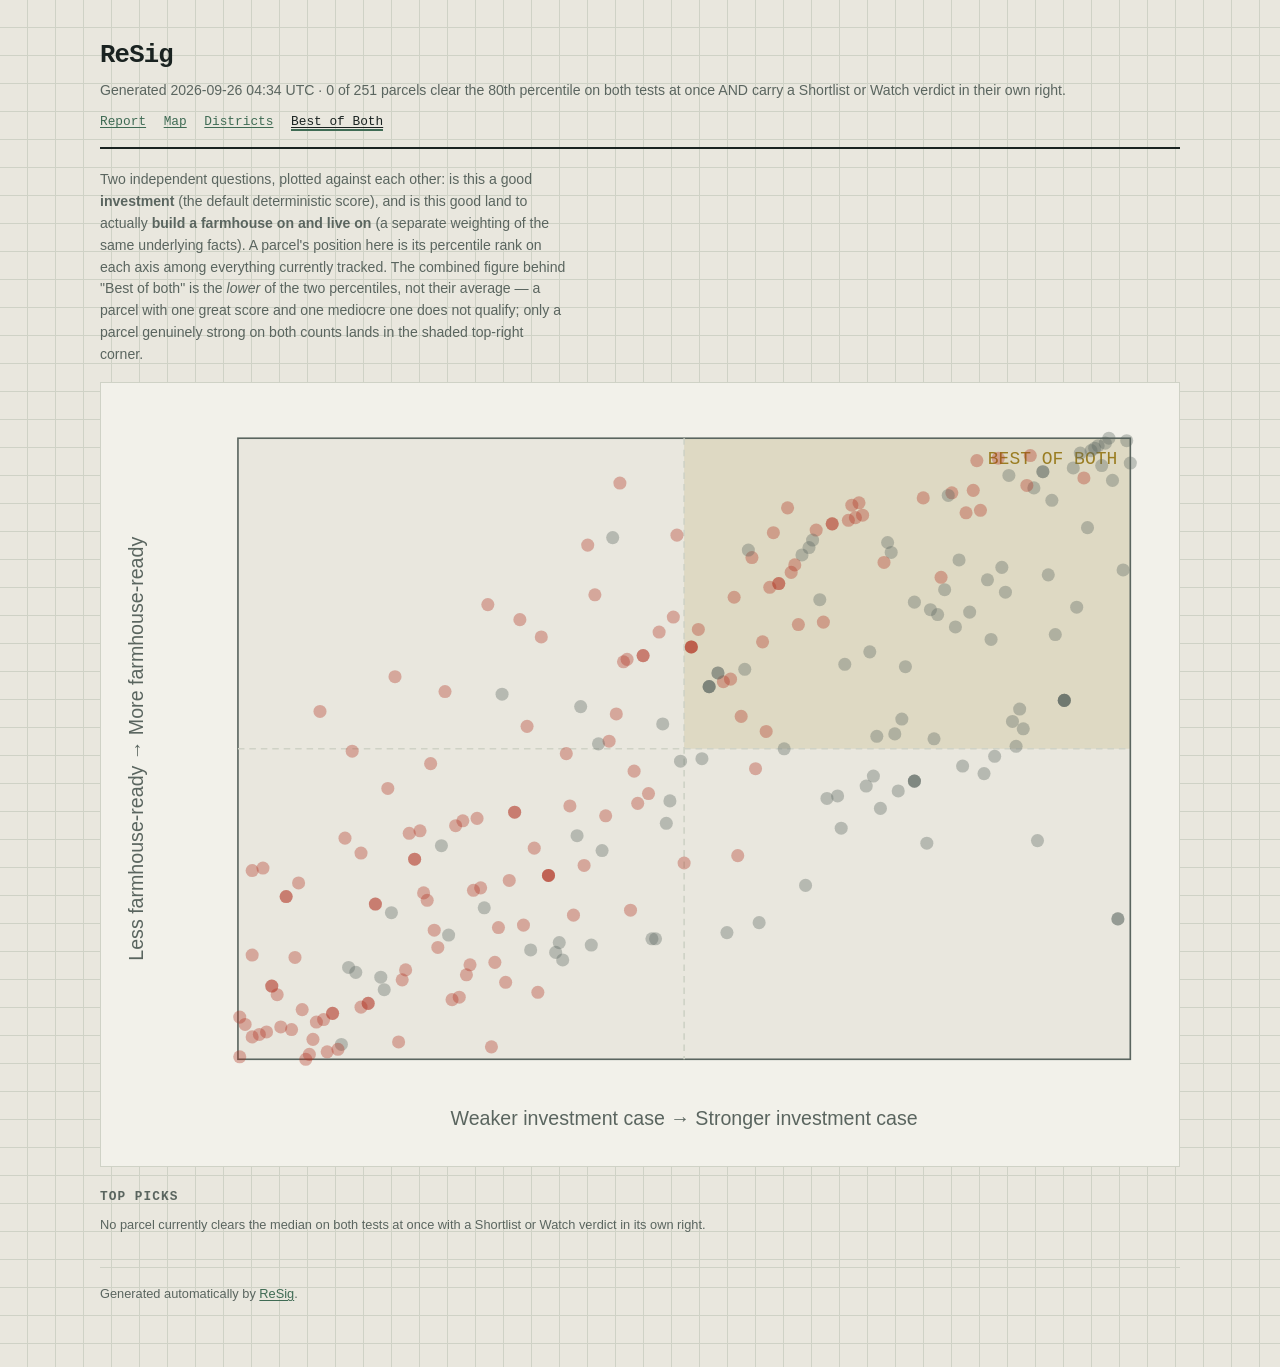
==== commit 68b87962: "Update report (2026-09-26T04:34:14Z)" ====
--- a/best-of-both.html
+++ b/best-of-both.html
@@ -143,7 +143,7 @@
 <header class="sheet">
   <div>
     <p class="wordmark">ReSig</p>
-    <p class="sub">Generated 2026-09-21 11:50 UTC · 0 of 238 parcels clear the
+    <p class="sub">Generated 2026-09-26 04:34 UTC · 0 of 251 parcels clear the
       80th percentile on both tests at once AND carry a Shortlist
       or Watch verdict in their own right.</p>
   </div>
@@ -161,7 +161,7 @@
 </p>
 
 <div class="chart-wrap">
-<svg viewBox="0 0 640 460" role="img" aria-label="Investment score versus farmhouse-suitability score, one dot per parcel"><rect x="74" y="24" width="546" height="380" fill="var(--paper)"/><rect x="347.0" y="24" width="273.0" height="190.0" fill="var(--gold)" opacity="0.14"/><rect x="74" y="24" width="546" height="380" fill="none" stroke="var(--ink-soft)" stroke-width="1"/><line x1="347.0" y1="24" x2="347.0" y2="404" stroke="var(--grid)" stroke-dasharray="4,3"/><line x1="74" y1="214.0" x2="620" y2="214.0" stroke="var(--grid)" stroke-dasharray="4,3"/><text x="612" y="40" text-anchor="end" font-size="11" fill="var(--gold)" font-family="var(--mono)">BEST OF BOTH</text><a href="index.html#p-3c12789ec2a33b2a"><circle cx="620.0" cy="40.0" r="4" style="fill:var(--ink-soft)" opacity="0.35"><title>Commercial Land for Rent in Kapan — investment 100th pct, farmhouse 96th pct (low confidence)</title></circle></a><a href="index.html#p-a960d82c58619d6d"><circle cx="617.7" cy="25.6" r="4" style="fill:var(--ink-soft)" opacity="0.35"><title>Land on Sale at Nakhipot — investment 100th pct, farmhouse 100th pct (low confidence)</title></circle></a><a href="index.html#p-d935917e226b5582"><circle cx="615.4" cy="109.0" r="4" style="fill:var(--ink-soft)" opacity="0.35"><title>Land for Sale in Thakre — investment 99th pct, farmhouse 78th pct (low confidence)</title></circle></a><a href="index.html#p-98e5341f382477df"><circle cx="611.9" cy="323.0" r="4" style="fill:var(--ink-soft)" opacity="0.35"><title>hiway toucha land and house for sales urgent — investment 99th pct, farmhouse 21th pct (low confidence)</title></circle></a><a href="index.html#p-a8525ee507dbd38e"><circle cx="611.9" cy="323.0" r="4" style="fill:var(--ink-soft)" opacity="0.35"><title>15 Aana jaga hiway toucha 17metter face — investment 99th pct, farmhouse 21th pct (low confidence)</title></circle></a><a href="index.html#p-e9f309aa2efd473e"><circle cx="608.5" cy="51.3" r="4" style="fill:var(--ink-soft)" opacity="0.35"><title>Land on Sale at Shivaghat — investment 98th pct, farmhouse 93th pct (low confidence)</title></circle></a><a href="index.html#p-f124165d592187a6"><circle cx="606.2" cy="24.0" r="4" style="fill:var(--ink-soft)" opacity="0.35"><title>Residential Land for Sale in Imadol — investment 97th pct, farmhouse 100th pct (low confidence)</title></circle></a><a href="index.html#p-b2535d9df834cb0d"><circle cx="603.9" cy="27.2" r="4" style="fill:var(--ink-soft)" opacity="0.35"><title>Commercial Land for Sale in Sanagaun — investment 97th pct, farmhouse 99th pct (low confidence)</title></circle></a><a href="index.html#p-3112c5cdf3ae9898"><circle cx="601.6" cy="41.6" r="4" style="fill:var(--ink-soft)" opacity="0.35"><title>Land on Sale at Kirtipur Jhulpokhari — investment 97th pct, farmhouse 95th pct (low confidence)</title></circle></a><a href="index.html#p-f8d220b8ddc4831b"><circle cx="599.3" cy="28.8" r="4" style="fill:var(--ink-soft)" opacity="0.35"><title>Commercial Land for Sale at Baluwatar — investment 96th pct, farmhouse 99th pct (low confidence)</title></circle></a><a href="index.html#p-209a9ff8c789afdb"><circle cx="597.0" cy="30.4" r="4" style="fill:var(--ink-soft)" opacity="0.35"><title>Commercial Land for Sale at Bagbazar — investment 96th pct, farmhouse 98th pct (low confidence)</title></circle></a><a href="index.html#p-1a326ec248c3b425"><circle cx="594.7" cy="32.0" r="4" style="fill:var(--ink-soft)" opacity="0.35"><title>Commercial Land for Sale at Sinamangal — investment 95th pct, farmhouse 98th pct (low confidence)</title></circle></a><a href="index.html#p-9a4951554f86f142"><circle cx="592.4" cy="81.7" r="4" style="fill:var(--ink-soft)" opacity="0.35"><title>Land on Sale at Chhampi — investment 95th pct, farmhouse 85th pct (low confidence)</title></circle></a><a href="index.html#p-3c2ca82757402a3b"><circle cx="590.1" cy="49.7" r="4" style="fill:var(--sindoor)" opacity="0.35"><title>Land on Sale at Nakhudol Bhaisepati — investment 95th pct, farmhouse 93th pct (low confidence)</title></circle></a><a href="index.html#p-1645b2f1ffe58a04"><circle cx="587.7" cy="33.6" r="4" style="fill:var(--ink-soft)" opacity="0.35"><title>Commercial Land for Sale in Gothatar — investment 94th pct, farmhouse 97th pct (low confidence)</title></circle></a><a href="index.html#p-316c15afed1bd3ad"><circle cx="585.4" cy="129.8" r="4" style="fill:var(--ink-soft)" opacity="0.35"><title>🏡 LAVISH BUNGALOW FOR RENT | BISHALNAGAR, KATHMANDU✨ A Premi — investment 94th pct, farmhouse 72th pct (low confidence)</title></circle></a><a href="index.html#p-990f5b1c18c774e6"><circle cx="583.1" cy="43.2" r="4" style="fill:var(--ink-soft)" opacity="0.35"><title>Residential Land for Sale at Chapali — investment 93th pct, farmhouse 95th pct (low confidence)</title></circle></a><a href="index.html#p-612f9ea61b07eb21"><circle cx="578.5" cy="190.8" r="4" style="fill:var(--ink-soft)" opacity="0.35"><title>LAND ON SALE AT CHAPAGAUN — investment 92th pct, farmhouse 56th pct (low confidence)</title></circle></a><a href="index.html#p-20fa27a2e74a25a0"><circle cx="578.5" cy="190.8" r="4" style="fill:var(--ink-soft)" opacity="0.35"><title>LAND ON SALE AT CHAPAGAUN — investment 92th pct, farmhouse 56th pct (low confidence)</title></circle></a><a href="index.html#p-e5a11e2611a1c26a"><circle cx="578.5" cy="190.8" r="4" style="fill:var(--ink-soft)" opacity="0.35"><title>LAND ON SALE AT CHAPAGAUN — investment 92th pct, farmhouse 56th pct (low confidence)</title></circle></a><a href="index.html#p-d938139e222aa679"><circle cx="573.9" cy="147.5" r="4" style="fill:var(--ink-soft)" opacity="0.35"><title>Land on Sale at Thankot Nagdhunga — investment 92th pct, farmhouse 68th pct (low confidence)</title></circle></a><a href="index.html#p-1f2910f21db62cb2"><circle cx="571.6" cy="64.1" r="4" style="fill:var(--ink-soft)" opacity="0.35"><title>5 ROPANI COMMERCIAL LAND FOR RENT|BANESHWOR,KATHMANDU — investment 91th pct, farmhouse 89th pct (low confidence)</title></circle></a><a href="index.html#p-01ec0922d55fd368"><circle cx="569.3" cy="112.2" r="4" style="fill:var(--ink-soft)" opacity="0.35"><title>Residential Land for Sale — investment 91th pct, farmhouse 77th pct (low confidence)</title></circle></a><a href="index.html#p-1af68c649ad234c8"><circle cx="565.9" cy="45.6" r="4" style="fill:var(--ink-soft)" opacity="0.35"><title>Commercial Land for Sale in New Baneshwor — investment 90th pct, farmhouse 94th pct (low confidence)</title></circle></a><a href="index.html#p-52485f45154748b3"><circle cx="565.9" cy="45.6" r="4" style="fill:var(--ink-soft)" opacity="0.35"><title>Commercial Land for Sale at New Baneshwor — investment 90th pct, farmhouse 94th pct (low confidence)</title></circle></a><a href="index.html#p-7ac97693006aa82e"><circle cx="562.4" cy="274.1" r="4" style="fill:var(--ink-soft)" opacity="0.35"><title>Land on Sale at Dhading Sangkosh — investment 89th pct, farmhouse 34th pct (low confidence)</title></circle></a><a href="index.html#p-3c18845c3e5b70c5"><circle cx="560.1" cy="174.7" r="4" style="fill:var(--ink-soft)" opacity="0.35"><title>Residental Land On Sale At Bhaisepati — investment 89th pct, farmhouse 60th pct (low confidence)</title></circle></a><a href="index.html#p-2e98e618d2769325"><circle cx="557.8" cy="56.1" r="4" style="fill:var(--ink-soft)" opacity="0.35"><title>Residential Land for Sale at Baluwatar — investment 89th pct, farmhouse 92th pct (low confidence)</title></circle></a><a href="index.html#p-5802abc5c0b32b04"><circle cx="555.5" cy="35.2" r="4" style="fill:var(--sindoor)" opacity="0.35"><title>Land on Sale at Maharajgunj — investment 88th pct, farmhouse 97th pct (low confidence)</title></circle></a><a href="index.html#p-6c3da8f4e8584703"><circle cx="553.2" cy="54.5" r="4" style="fill:var(--sindoor)" opacity="0.35"><title>10 aana commercial land for sale in Dahachowk Chandragiri Ka — investment 88th pct, farmhouse 92th pct (low confidence)</title></circle></a><a href="index.html#p-e531e31bd0248b71"><circle cx="550.9" cy="210.0" r="4" style="fill:var(--ink-soft)" opacity="0.35"><title>Residential Land for Sale in Thankot — investment 87th pct, farmhouse 51th pct (low confidence)</title></circle></a><a href="index.html#p-ca33aae7d6bd4e05"><circle cx="548.6" cy="197.2" r="4" style="fill:var(--ink-soft)" opacity="0.35"><title>21 aana Land For Rent !!📍Tokha Greenland, Kathmandu — investment 87th pct, farmhouse 54th pct (low confidence)</title></circle></a><a href="index.html#p-36bc25cc10a32e41"><circle cx="546.3" cy="221.2" r="4" style="fill:var(--ink-soft)" opacity="0.35"><title>Land on Sale at Dahachowk — investment 86th pct, farmhouse 48th pct (low confidence)</title></circle></a><a href="index.html#p-892d2bf542212f79"><circle cx="544.0" cy="48.1" r="4" style="fill:var(--ink-soft)" opacity="0.35"><title>Residential Land for Sale in Godamchaur — investment 86th pct, farmhouse 94th pct (low confidence)</title></circle></a><a href="index.html#p-e9ae6f44cef830a0"><circle cx="541.7" cy="120.2" r="4" style="fill:var(--ink-soft)" opacity="0.35"><title>Plotting land On Sale At Lele ,Lalitpur — investment 86th pct, farmhouse 75th pct (low confidence)</title></circle></a><a href="index.html#p-0426338d34e69b75"><circle cx="539.4" cy="107.4" r="4" style="fill:var(--ink-soft)" opacity="0.35"><title>Residential Land for Sale in Imadol — investment 85th pct, farmhouse 78th pct (low confidence)</title></circle></a><a href="index.html#p-fdc3cb3e3785d651"><circle cx="537.1" cy="36.8" r="4" style="fill:var(--sindoor)" opacity="0.35"><title>Land on Sale at Chamati — investment 85th pct, farmhouse 97th pct (low confidence)</title></circle></a><a href="index.html#p-74a9d9990fa70ed4"><circle cx="534.8" cy="226.0" r="4" style="fill:var(--ink-soft)" opacity="0.35"><title>1 katha land for sale in Gitanagar Bharatpur — investment 84th pct, farmhouse 47th pct (low confidence)</title></circle></a><a href="index.html#p-9b8abcc853cc70a8"><circle cx="532.5" cy="150.7" r="4" style="fill:var(--ink-soft)" opacity="0.35"><title>4 aana 1 paisa and 4 aana  3 paisa land for sale in Matatirt — investment 84th pct, farmhouse 67th pct (low confidence)</title></circle></a><a href="index.html#p-068aeda438d90763"><circle cx="530.2" cy="115.4" r="4" style="fill:var(--ink-soft)" opacity="0.35"><title>Land on Sale at Goldhunga Baikhu — investment 84th pct, farmhouse 76th pct (low confidence)</title></circle></a><a href="index.html#p-af9414f7e6231e8a"><circle cx="527.8" cy="234.0" r="4" style="fill:var(--ink-soft)" opacity="0.35"><title>land on sale @ Bhutkhel Kirtipur 6 — investment 83th pct, farmhouse 45th pct (low confidence)</title></circle></a><a href="index.html#p-979259c079f7f240"><circle cx="525.5" cy="70.5" r="4" style="fill:var(--sindoor)" opacity="0.35"><title>Land on Sale at Jawalakhel — investment 83th pct, farmhouse 88th pct (low confidence)</title></circle></a><a href="index.html#p-f86be8b53a535a36"><circle cx="523.2" cy="38.4" r="4" style="fill:var(--sindoor)" opacity="0.35"><title>Land on Sale at Sano Bharyang — investment 82th pct, farmhouse 96th pct (low confidence)</title></circle></a><a href="index.html#p-96280a4ee81c9bbb"><circle cx="520.9" cy="57.7" r="4" style="fill:var(--sindoor)" opacity="0.35"><title>Land on Sale at Pulchowk — investment 82th pct, farmhouse 91th pct (low confidence)</title></circle></a><a href="index.html#p-3fdf523f615a82b0"><circle cx="518.6" cy="133.0" r="4" style="fill:var(--ink-soft)" opacity="0.35"><title>Residential Land for Sale in Imadol — investment 81th pct, farmhouse 71th pct (low confidence)</title></circle></a><a href="index.html#p-e4b720b49b7aa573"><circle cx="516.3" cy="72.1" r="4" style="fill:var(--sindoor)" opacity="0.35"><title>Land on Sale at Purano Naikap — investment 81th pct, farmhouse 87th pct (low confidence)</title></circle></a><a href="index.html#p-368622302d0acafe"><circle cx="514.0" cy="102.6" r="4" style="fill:var(--ink-soft)" opacity="0.35"><title>Residential Land for Sale at Baluwatar — investment 81th pct, farmhouse 79th pct (low confidence)</title></circle></a><a href="index.html#p-170c586a13817214"><circle cx="511.7" cy="142.6" r="4" style="fill:var(--ink-soft)" opacity="0.35"><title>6 piece land for sale in Matatirtha Chandragiri Kathmandu — investment 80th pct, farmhouse 69th pct (low confidence)</title></circle></a><a href="index.html#p-64d1e7f531bf6867"><circle cx="509.4" cy="59.3" r="4" style="fill:var(--sindoor)" opacity="0.35"><title>3 aana commercial land for sale in Tokha Height Kathmandu — investment 80th pct, farmhouse 91th pct (low confidence)</title></circle></a><a href="index.html#p-bebb0da9c721f9f5"><circle cx="507.1" cy="60.9" r="4" style="fill:var(--ink-soft)" opacity="0.35"><title>Residential Land for Sale at Gothatar — investment 79th pct, farmhouse 90th pct (low confidence)</title></circle></a><a href="index.html#p-368818a5c2e832f6"><circle cx="504.8" cy="118.6" r="4" style="fill:var(--ink-soft)" opacity="0.35"><title>Residential Land for Sale at Bistagaun — investment 79th pct, farmhouse 75th pct (low confidence)</title></circle></a><a href="index.html#p-b567ed6657759b4b"><circle cx="502.5" cy="113.8" r="4" style="fill:var(--sindoor)" opacity="0.35"><title>Land on Sale at Dhapakhel — investment 78th pct, farmhouse 76th pct (low confidence)</title></circle></a><a href="index.html#p-5e1c99d452810876"><circle cx="500.2" cy="134.6" r="4" style="fill:var(--ink-soft)" opacity="0.35"><title>Land on Sale at Birgunj — investment 78th pct, farmhouse 71th pct (low confidence)</title></circle></a><a href="index.html#p-ded3324884a96fbd"><circle cx="497.9" cy="216.4" r="4" style="fill:var(--ink-soft)" opacity="0.35"><title>54 ana land for in budanilkantha height — investment 78th pct, farmhouse 49th pct (low confidence)</title></circle></a><a href="index.html#p-62176c35b2fcaacd"><circle cx="495.6" cy="131.4" r="4" style="fill:var(--ink-soft)" opacity="0.35"><title>Commercial Land for Sale at Baluwatar — investment 77th pct, farmhouse 72th pct (low confidence)</title></circle></a><a href="index.html#p-6617190d10756c51"><circle cx="493.3" cy="275.7" r="4" style="fill:var(--ink-soft)" opacity="0.35"><title>14 piece plotting land for sale in Matatirtha Dhaksi Kathman — investment 77th pct, farmhouse 34th pct (low confidence)</title></circle></a><a href="index.html#p-cd67b5b4f9129a22"><circle cx="491.0" cy="62.5" r="4" style="fill:var(--sindoor)" opacity="0.35"><title>Land on Sale at Baluwatar — investment 76th pct, farmhouse 90th pct (low confidence)</title></circle></a><a href="index.html#p-988099e53c76cf56"><circle cx="485.2" cy="238.9" r="4" style="fill:var(--ink-soft)" opacity="0.35"><title>land for rent — investment 75th pct, farmhouse 43th pct (low confidence)</title></circle></a><a href="index.html#p-c7a46c102cbdc90b"><circle cx="485.2" cy="238.9" r="4" style="fill:var(--ink-soft)" opacity="0.35"><title>land for rent in pasikot — investment 75th pct, farmhouse 43th pct (low confidence)</title></circle></a><a href="index.html#p-54b76462b521c9f4"><circle cx="485.2" cy="126.6" r="4" style="fill:var(--ink-soft)" opacity="0.35"><title>7.5 ropani Land For Rent !!📍mitrwpark, Kathmandu — investment 75th pct, farmhouse 73th pct (low confidence)</title></circle></a><a href="index.html#p-afece3cb2e1f3c44"><circle cx="485.2" cy="238.9" r="4" style="fill:var(--ink-soft)" opacity="0.35"><title>5 aana Land For Rent !!📍Handigaun, Kathmandu — investment 75th pct, farmhouse 43th pct (low confidence)</title></circle></a><a href="index.html#p-eae59f23129d2b49"><circle cx="479.5" cy="168.3" r="4" style="fill:var(--ink-soft)" opacity="0.35"><title>Residential Land for Sale at Godamchaur — investment 74th pct, farmhouse 62th pct (low confidence)</title></circle></a><a href="index.html#p-4a359002c788ca07"><circle cx="477.2" cy="203.6" r="4" style="fill:var(--ink-soft)" opacity="0.35"><title>Residential Land for Sale in Imadol — investment 74th pct, farmhouse 53th pct (low confidence)</title></circle></a><a href="index.html#p-7db98823ad5fe661"><circle cx="474.9" cy="213.2" r="4" style="fill:var(--ink-soft)" opacity="0.35"><title>Residential Land for Sale in Harisiddhi — investment 73th pct, farmhouse 50th pct (low confidence)</title></circle></a><a href="index.html#p-94b2ac09a2171e96"><circle cx="472.6" cy="97.8" r="4" style="fill:var(--ink-soft)" opacity="0.35"><title>4 aana land for sale in Damauli Vyas-5 Ranitari — investment 73th pct, farmhouse 81th pct (low confidence)</title></circle></a><a href="index.html#p-16c75f04ebbd067e"><circle cx="470.3" cy="91.3" r="4" style="fill:var(--ink-soft)" opacity="0.35"><title>Land for sale in Pasikot — investment 73th pct, farmhouse 82th pct (low confidence)</title></circle></a><a href="index.html#p-770c49b5ddaf3180"><circle cx="467.9" cy="104.2" r="4" style="fill:var(--sindoor)" opacity="0.35"><title>Land on Sale at Chyaudada — investment 72th pct, farmhouse 79th pct (low confidence)</title></circle></a><a href="index.html#p-d36798738c6763a4"><circle cx="465.6" cy="253.3" r="4" style="fill:var(--ink-soft)" opacity="0.35"><title>Land For sale !!📍Pasikot, Kathmandu — investment 72th pct, farmhouse 40th pct (low confidence)</title></circle></a><a href="index.html#p-bc2d4c833d9a3193"><circle cx="463.3" cy="214.8" r="4" style="fill:var(--ink-soft)" opacity="0.35"><title>Residential Land for Sale in Bishundole — investment 71th pct, farmhouse 50th pct (low confidence)</title></circle></a><a href="index.html#p-0f5d6bbccde2a4bc"><circle cx="461.0" cy="235.6" r="4" style="fill:var(--ink-soft)" opacity="0.35"><title>Residential Land on sell at Machhegaun, Bhakteparti, KTM — investment 71th pct, farmhouse 44th pct (low confidence)</title></circle></a><a href="index.html#p-d5c5f369127f8773"><circle cx="458.7" cy="158.7" r="4" style="fill:var(--ink-soft)" opacity="0.35"><title>Residential Land for Sale in Pasikot — investment 70th pct, farmhouse 65th pct (low confidence)</title></circle></a><a href="index.html#p-63c902841c5279f7"><circle cx="456.4" cy="242.1" r="4" style="fill:var(--ink-soft)" opacity="0.35"><title>Residential Land for Sale in Satdobato — investment 70th pct, farmhouse 43th pct (low confidence)</title></circle></a><a href="index.html#p-bf9d4fe36bf699e9"><circle cx="454.1" cy="73.7" r="4" style="fill:var(--sindoor)" opacity="0.35"><title>Land on Sale at Dallu — investment 70th pct, farmhouse 87th pct (low confidence)</title></circle></a><a href="index.html#p-9245245c6d275e98"><circle cx="451.8" cy="65.7" r="4" style="fill:var(--sindoor)" opacity="0.35"><title>Commercial 34.5 aana land for sale in MID Baneshwor — investment 69th pct, farmhouse 89th pct (low confidence)</title></circle></a><a href="index.html#p-05c12bc73607ed9e"><circle cx="449.5" cy="75.3" r="4" style="fill:var(--sindoor)" opacity="0.35"><title>Land on Sale at Chamati — investment 69th pct, farmhouse 86th pct (low confidence)</title></circle></a><a href="index.html#p-8c8f69040e8125b4"><circle cx="447.2" cy="67.3" r="4" style="fill:var(--sindoor)" opacity="0.35"><title>Land on Sale at Chabahil — investment 68th pct, farmhouse 89th pct (low confidence)</title></circle></a><a href="index.html#p-3405479f69a2ae08"><circle cx="444.9" cy="76.9" r="4" style="fill:var(--sindoor)" opacity="0.35"><title>Land on Sale at Banasthali — investment 68th pct, farmhouse 86th pct (low confidence)</title></circle></a><a href="index.html#p-3a4c5d53c0106d5a"><circle cx="442.6" cy="166.7" r="4" style="fill:var(--ink-soft)" opacity="0.35"><title>Commercial Land for Sale in Lakhechaur — investment 68th pct, farmhouse 62th pct (low confidence)</title></circle></a><a href="index.html#p-7e8b2041a67af7d3"><circle cx="440.3" cy="266.1" r="4" style="fill:var(--ink-soft)" opacity="0.35"><title>Land For sale  !! 📍Tarkeshowr — investment 67th pct, farmhouse 36th pct (low confidence)</title></circle></a><a href="index.html#p-c88eac480dbc6f1f"><circle cx="436.8" cy="79.3" r="4" style="fill:var(--sindoor)" opacity="0.35"><title>Land on Sale at Chapali Bhangal — investment 66th pct, farmhouse 85th pct (low confidence)</title></circle></a><a href="index.html#p-babc198aa5148dfa"><circle cx="436.8" cy="79.3" r="4" style="fill:var(--sindoor)" opacity="0.35"><title>Land on Sale at Pasikot — investment 66th pct, farmhouse 85th pct (low confidence)</title></circle></a><a href="index.html#p-f037e6fe3c0bad24"><circle cx="433.4" cy="246.9" r="4" style="fill:var(--ink-soft)" opacity="0.35"><title>Bhangal Sundarbasti Land For Sale — investment 66th pct, farmhouse 41th pct (low confidence)</title></circle></a><a href="index.html#p-84d5249b5bb593e5"><circle cx="431.1" cy="139.4" r="4" style="fill:var(--sindoor)" opacity="0.35"><title>Residential Land for Sale in Chasidol — investment 65th pct, farmhouse 70th pct (low confidence)</title></circle></a><a href="index.html#p-5a23cd3a6ea957ff"><circle cx="428.8" cy="125.0" r="4" style="fill:var(--ink-soft)" opacity="0.35"><title>Residential Land for Sale in Lubhu — investment 65th pct, farmhouse 73th pct (low confidence)</title></circle></a><a href="index.html#p-8802bf719e6737d7"><circle cx="426.5" cy="83.3" r="4" style="fill:var(--sindoor)" opacity="0.35"><title>Land on Sale at Sitapaila — investment 65th pct, farmhouse 84th pct (low confidence)</title></circle></a><a href="index.html#p-c818f0b1dee4cb6c"><circle cx="424.2" cy="89.7" r="4" style="fill:var(--ink-soft)" opacity="0.35"><title>3 aana land for sale in Taathali 9 Chitapol Bhaktapur — investment 64th pct, farmhouse 83th pct (low confidence)</title></circle></a><a href="index.html#p-115e49ecef42c4d4"><circle cx="421.9" cy="94.5" r="4" style="fill:var(--ink-soft)" opacity="0.35"><title>Commercial Land for Sale in Lakeside, Pokhara — investment 64th pct, farmhouse 81th pct (low confidence)</title></circle></a><a href="index.html#p-a54648dc031ece81"><circle cx="419.6" cy="299.8" r="4" style="fill:var(--ink-soft)" opacity="0.35"><title>4 aana land for sale at Baadbhanjhyang Dahachowk — investment 63th pct, farmhouse 27th pct (low confidence)</title></circle></a><a href="index.html#p-e23c1c39a8e1b000"><circle cx="417.3" cy="99.4" r="4" style="fill:var(--ink-soft)" opacity="0.35"><title>3 aana 4 aana 9 aana land piece on sale in Changunarayan Bha — investment 63th pct, farmhouse 80th pct (low confidence)</title></circle></a><a href="index.html#p-9dfac59d59465ac1"><circle cx="415.0" cy="141.0" r="4" style="fill:var(--sindoor)" opacity="0.35"><title>Land on Sale at Thecho — investment 62th pct, farmhouse 69th pct (low confidence)</title></circle></a><a href="index.html#p-15c12097c1d985be"><circle cx="412.7" cy="105.8" r="4" style="fill:var(--sindoor)" opacity="0.35"><title>Land on Sale at Lolang Goldhunga — investment 62th pct, farmhouse 78th pct (low confidence)</title></circle></a><a href="index.html#p-26e798e45c572107"><circle cx="410.4" cy="110.6" r="4" style="fill:var(--sindoor)" opacity="0.35"><title>Land on Sale at Machhapokhari Basantanagar — investment 62th pct, farmhouse 77th pct (low confidence)</title></circle></a><a href="index.html#p-fab6fee409c48351"><circle cx="408.1" cy="68.9" r="4" style="fill:var(--sindoor)" opacity="0.35"><title>8 aana commercial land for sale / rent in Gokarneshwor Kathm — investment 61th pct, farmhouse 88th pct (low confidence)</title></circle></a><a href="index.html#p-3a9067322245c68d"><circle cx="405.7" cy="222.8" r="4" style="fill:var(--ink-soft)" opacity="0.35"><title>Lalitpur bista xap ma jagga — investment 61th pct, farmhouse 48th pct (low confidence)</title></circle></a><a href="index.html#p-668865b59ebbd8fd"><circle cx="403.4" cy="195.6" r="4" style="fill:var(--ink-soft)" opacity="0.35"><title>Land for sale in Tokha — investment 60th pct, farmhouse 55th pct (low confidence)</title></circle></a><a href="index.html#p-53c7dc42c43de2a5"><circle cx="401.1" cy="84.9" r="4" style="fill:var(--sindoor)" opacity="0.35"><title>Land on Sale at Arubari Gokarneshwar — investment 60th pct, farmhouse 84th pct (low confidence)</title></circle></a><a href="index.html#p-ad8fbabbc5e84e7c"><circle cx="398.8" cy="117.0" r="4" style="fill:var(--sindoor)" opacity="0.35"><title>4 To 6 aana land for sale at satdobato — investment 59th pct, farmhouse 76th pct (low confidence)</title></circle></a><a href="index.html#p-59d10129747eb26b"><circle cx="396.5" cy="211.6" r="4" style="fill:var(--sindoor)" opacity="0.35"><title>Residential land for sale/sell in Hattiban, Lalitpur, Nepal  — investment 59th pct, farmhouse 51th pct (low confidence)</title></circle></a><a href="index.html#p-3f016a403d3987b9"><circle cx="394.2" cy="152.3" r="4" style="fill:var(--sindoor)" opacity="0.35"><title>Residential Land for Sale in Imadol — investment 59th pct, farmhouse 66th pct (low confidence)</title></circle></a><a href="index.html#p-139144660ec3d21f"><circle cx="391.9" cy="325.4" r="4" style="fill:var(--ink-soft)" opacity="0.35"><title>3 piece land for sale in Machhegaun, Near Khusi Khusi Chowk, — investment 58th pct, farmhouse 21th pct (low confidence)</title></circle></a><a href="index.html#p-a6307a5e37349d98"><circle cx="389.6" cy="232.4" r="4" style="fill:var(--sindoor)" opacity="0.35"><title>Land on Sale at Khumaltar Icimod — investment 58th pct, farmhouse 45th pct (low confidence)</title></circle></a><a href="index.html#p-6637e7f1e168aa53"><circle cx="387.3" cy="101.0" r="4" style="fill:var(--sindoor)" opacity="0.35"><title>Commercial land on sale at Baluwatar — investment 57th pct, farmhouse 80th pct (low confidence)</title></circle></a><a href="index.html#p-97d8ff655ee2f2b0"><circle cx="385.0" cy="96.2" r="4" style="fill:var(--ink-soft)" opacity="0.35"><title>Land for Sale at Gothatar — investment 57th pct, farmhouse 81th pct (low confidence)</title></circle></a><a href="index.html#p-c71430cc6fa8782f"><circle cx="382.7" cy="169.9" r="4" style="fill:var(--ink-soft)" opacity="0.35"><title>Tukra jagga dhulikhel Deurali — investment 57th pct, farmhouse 62th pct (low confidence)</title></circle></a><a href="index.html#p-b3771729e3cc06c1"><circle cx="380.4" cy="202.0" r="4" style="fill:var(--sindoor)" opacity="0.35"><title>Land on Sale at Attarkhel Jorpati — investment 56th pct, farmhouse 53th pct (low confidence)</title></circle></a><a href="index.html#p-50377a31ea4d1b08"><circle cx="378.1" cy="283.7" r="4" style="fill:var(--sindoor)" opacity="0.35"><title>Land on Sale at Chhampi — investment 56th pct, farmhouse 32th pct (low confidence)</title></circle></a><a href="index.html#p-7c7cc62dc478395f"><circle cx="375.8" cy="123.4" r="4" style="fill:var(--sindoor)" opacity="0.35"><title>Land on Sale at Ichangu Narayan — investment 55th pct, farmhouse 74th pct (low confidence)</title></circle></a><a href="index.html#p-1bdc06c7d0eaa78a"><circle cx="373.5" cy="177.9" r="4" style="fill:var(--sindoor)" opacity="0.35"><title>Land on Sale at Grande Hospital Tokha — investment 55th pct, farmhouse 59th pct (low confidence)</title></circle></a><a href="index.html#p-9b31385c62ba69a1"><circle cx="371.2" cy="331.8" r="4" style="fill:var(--ink-soft)" opacity="0.35"><title>4 aana land for sale in Dahachowk Near Medical College — investment 54th pct, farmhouse 19th pct (low confidence)</title></circle></a><a href="index.html#p-935af85b6ecfc041"><circle cx="368.9" cy="179.5" r="4" style="fill:var(--sindoor)" opacity="0.35"><title>Land on Sale at Basundhara — investment 54th pct, farmhouse 59th pct (low confidence)</title></circle></a><a href="index.html#p-70b506606161aaff"><circle cx="365.4" cy="172.3" r="4" style="fill:var(--ink-soft)" opacity="0.35"><title>Land for Sale in Budhanilkantha — investment 53th pct, farmhouse 61th pct (low confidence)</title></circle></a><a href="index.html#p-02665ecb4c244289"><circle cx="365.4" cy="172.3" r="4" style="fill:var(--ink-soft)" opacity="0.35"><title>Land on Sale at Narayanthan Taulung — investment 53th pct, farmhouse 61th pct (low confidence)</title></circle></a><a href="index.html#p-8a6c2ccd807cae85"><circle cx="359.7" cy="182.7" r="4" style="fill:var(--ink-soft)" opacity="0.35"><title>Land for Sale at Chapali — investment 52th pct, farmhouse 58th pct (low confidence)</title></circle></a><a href="index.html#p-f736aa708f639020"><circle cx="359.7" cy="182.7" r="4" style="fill:var(--ink-soft)" opacity="0.35"><title>Land for Sale at Bansbari — investment 52th pct, farmhouse 58th pct (low confidence)</title></circle></a><a href="index.html#p-97f4a6e6365e58a6"><circle cx="359.7" cy="182.7" r="4" style="fill:var(--ink-soft)" opacity="0.35"><title>Land for Sale in Chapali — investment 52th pct, farmhouse 58th pct (low confidence)</title></circle></a><a href="index.html#p-3395d0d3388e1f4b"><circle cx="355.1" cy="227.6" r="4" style="fill:var(--ink-soft)" opacity="0.35"><title>Residential Land for Sale at Godamchaur — investment 51th pct, farmhouse 46th pct (low confidence)</title></circle></a><a href="index.html#p-40870b387a4bfd2b"><circle cx="352.8" cy="144.3" r="4" style="fill:var(--sindoor)" opacity="0.35"><title>Land on Sale at Kapan Height — investment 51th pct, farmhouse 68th pct (low confidence)</title></circle></a><a href="index.html#p-7ba7fc88ff7058c0"><circle cx="350.5" cy="205.2" r="4" style="fill:var(--ink-soft)" opacity="0.35"><title>Land for sale in Kalanki — investment 51th pct, farmhouse 52th pct (low confidence)</title></circle></a><a href="index.html#p-9ac2ca669f93ae52"><circle cx="345.8" cy="155.5" r="4" style="fill:var(--sindoor)" opacity="0.35"><title>Residential Land for Sale at Ekatabasti — investment 50th pct, farmhouse 65th pct (low confidence)</title></circle></a><a href="index.html#p-11cb8724d574bea3"><circle cx="345.8" cy="155.5" r="4" style="fill:var(--sindoor)" opacity="0.35"><title>Residential Land for Sale in Chapali — investment 50th pct, farmhouse 65th pct (low confidence)</title></circle></a><a href="index.html#p-cb3085011937e8d2"><circle cx="345.8" cy="155.5" r="4" style="fill:var(--sindoor)" opacity="0.35"><title>Commercial Land for Sale in Chapali — investment 50th pct, farmhouse 65th pct (low confidence)</title></circle></a><a href="index.html#p-e778d17770ca6cbe"><circle cx="341.2" cy="288.6" r="4" style="fill:var(--sindoor)" opacity="0.35"><title>Land on Sale at Khumaltar Dhapakhel — investment 49th pct, farmhouse 30th pct (low confidence)</title></circle></a><a href="index.html#p-c2c6a74463fe853a"><circle cx="338.9" cy="229.2" r="4" style="fill:var(--ink-soft)" opacity="0.35"><title>Residential Land for Sale in Lubhu — investment 49th pct, farmhouse 46th pct (low confidence)</title></circle></a><a href="index.html#p-ea0e81c4ed0bd34a"><circle cx="336.6" cy="86.5" r="4" style="fill:var(--sindoor)" opacity="0.35"><title>Residential Land for Sale at Katunje — investment 48th pct, farmhouse 84th pct (low confidence)</title></circle></a><a href="index.html#p-abfd71cbbbd120ac"><circle cx="334.3" cy="136.2" r="4" style="fill:var(--sindoor)" opacity="0.35"><title>Land on Sale at Raniban Tinghare — investment 48th pct, farmhouse 70th pct (low confidence)</title></circle></a><a href="index.html#p-c1a153fbe6f7f114"><circle cx="332.0" cy="248.5" r="4" style="fill:var(--ink-soft)" opacity="0.35"><title>Residential Land for Sale in Tikathali — investment 47th pct, farmhouse 41th pct (low confidence)</title></circle></a><a href="index.html#p-b8bfed4c8b1be08f"><circle cx="329.7" cy="262.9" r="4" style="fill:var(--ink-soft)" opacity="0.35"><title>Land for Sale, Area १० धुर घडेरी — investment 47th pct, farmhouse 37th pct (low confidence)</title></circle></a><a href="index.html#p-47f701cf0395b530"><circle cx="327.4" cy="206.8" r="4" style="fill:var(--ink-soft)" opacity="0.35"><title>Land for sale in Narayanthan — investment 46th pct, farmhouse 52th pct (low confidence)</title></circle></a><a href="index.html#p-4b06c82de24a27e1"><circle cx="325.1" cy="145.9" r="4" style="fill:var(--sindoor)" opacity="0.35"><title>Land on Sale at Swayambhu Sitapaila — investment 46th pct, farmhouse 68th pct (low confidence)</title></circle></a><a href="index.html#p-a4db501a9a3a580c"><circle cx="322.8" cy="335.9" r="4" style="fill:var(--ink-soft)" opacity="0.35"><title>Land for Sale in Bista Gaun, Kirtipur — investment 46th pct, farmhouse 18th pct (low confidence)</title></circle></a><a href="index.html#p-e64f503582e2a106"><circle cx="320.5" cy="335.9" r="4" style="fill:var(--ink-soft)" opacity="0.35"><title>Plotted Land for sale Macchegau Kirtipur — investment 45th pct, farmhouse 18th pct (low confidence)</title></circle></a><a href="index.html#p-18f32cc4d71c750a"><circle cx="318.2" cy="245.3" r="4" style="fill:var(--sindoor)" opacity="0.35"><title>Residential Land for Sale in Imadol — investment 45th pct, farmhouse 42th pct (low confidence)</title></circle></a><a href="index.html#p-f57037a35fd64ccb"><circle cx="314.7" cy="161.1" r="4" style="fill:var(--sindoor)" opacity="0.35"><title>Land on Sale at Narayanthan — investment 44th pct, farmhouse 64th pct (low confidence)</title></circle></a><a href="index.html#p-73466f6438173e8f"><circle cx="314.7" cy="161.1" r="4" style="fill:var(--sindoor)" opacity="0.35"><title>Land on Sale at Budhanilkantha — investment 44th pct, farmhouse 64th pct (low confidence)</title></circle></a><a href="index.html#p-960ede985c9ff05f"><circle cx="311.3" cy="250.1" r="4" style="fill:var(--sindoor)" opacity="0.35"><title>Residential Land for Sale in Imadol — investment 43th pct, farmhouse 41th pct (low confidence)</title></circle></a><a href="index.html#p-2dedc42c506fc74f"><circle cx="309.0" cy="317.4" r="4" style="fill:var(--sindoor)" opacity="0.35"><title>10 anaa 2 paisa ghaderi land for sale in Kirtipur Kathmandu — investment 43th pct, farmhouse 23th pct (low confidence)</title></circle></a><a href="index.html#p-cea1a4b784e84e7f"><circle cx="306.7" cy="163.5" r="4" style="fill:var(--sindoor)" opacity="0.35"><title>Land on Sale at Thulo Bharyang — investment 43th pct, farmhouse 63th pct (low confidence)</title></circle></a><a href="index.html#p-6e7c4a5662ead6bb"><circle cx="304.4" cy="165.1" r="4" style="fill:var(--sindoor)" opacity="0.35"><title>Land on Sale at Sitapaila — investment 42th pct, farmhouse 63th pct (low confidence)</title></circle></a><a href="index.html#p-0e0da34ddcab12ca"><circle cx="302.1" cy="52.9" r="4" style="fill:var(--sindoor)" opacity="0.35"><title>5 Ropani Land for sale in Naxal, Kathmandu — investment 42th pct, farmhouse 92th pct (low confidence)</title></circle></a><a href="index.html#p-41f087062096eeb3"><circle cx="299.8" cy="200.4" r="4" style="fill:var(--sindoor)" opacity="0.35"><title>Land on Sale at Gokarneshwar — investment 41th pct, farmhouse 54th pct (low confidence)</title></circle></a><a href="index.html#p-005c8cb9f6876c9a"><circle cx="297.5" cy="88.1" r="4" style="fill:var(--ink-soft)" opacity="0.35"><title>Residential Land for Sale in Itahari — investment 41th pct, farmhouse 83th pct (low confidence)</title></circle></a><a href="index.html#p-94fad1ba8aa03be5"><circle cx="295.2" cy="218.0" r="4" style="fill:var(--sindoor)" opacity="0.35"><title>Land on Sale at Khusibu Nayabazar — investment 41th pct, farmhouse 49th pct (low confidence)</title></circle></a><a href="index.html#p-0226325f636787b0"><circle cx="292.9" cy="258.1" r="4" style="fill:var(--sindoor)" opacity="0.35"><title>Land on Sale at Narayanthan Height — investment 40th pct, farmhouse 38th pct (low confidence)</title></circle></a><a href="index.html#p-a8e2852b82821889"><circle cx="290.6" cy="280.5" r="4" style="fill:var(--ink-soft)" opacity="0.35"><title>Lalitpur ma sasto ma 4 aana jagga  — investment 40th pct, farmhouse 32th pct (low confidence)</title></circle></a><a href="index.html#p-0f8b1edcd821c7ee"><circle cx="288.3" cy="176.3" r="4" style="fill:var(--ink-soft)" opacity="0.35"><title>Residential Land for Sale at Chandrapur — investment 39th pct, farmhouse 60th pct (low confidence)</title></circle></a><a href="index.html#p-02f95be6ef83c300"><circle cx="285.9" cy="219.6" r="4" style="fill:var(--ink-soft)" opacity="0.35"><title>Land on Sale at Balambu — investment 39th pct, farmhouse 49th pct (low confidence)</title></circle></a><a href="index.html#p-4a70072fd428647a"><circle cx="283.6" cy="121.8" r="4" style="fill:var(--sindoor)" opacity="0.35"><title>Land on sale 250m form sano gau bhatvateni  — investment 38th pct, farmhouse 74th pct (low confidence)</title></circle></a><a href="index.html#p-307b810413766cf9"><circle cx="281.3" cy="339.9" r="4" style="fill:var(--ink-soft)" opacity="0.35"><title>Land for Sale in Ramailo Danda, Tokha-2 — investment 38th pct, farmhouse 17th pct (low confidence)</title></circle></a><a href="index.html#p-e9e240c964015add"><circle cx="279.0" cy="92.9" r="4" style="fill:var(--sindoor)" opacity="0.35"><title>Land on Sale at Narayanthan Height — investment 38th pct, farmhouse 82th pct (low confidence)</title></circle></a><a href="index.html#p-bcac0b5bc75aaa0d"><circle cx="276.7" cy="290.2" r="4" style="fill:var(--sindoor)" opacity="0.35"><title>Land on Sale at Kalanki — investment 37th pct, farmhouse 30th pct (low confidence)</title></circle></a><a href="index.html#p-ef6db0f3fb4b97d9"><circle cx="274.4" cy="194.0" r="4" style="fill:var(--ink-soft)" opacity="0.35"><title>Land for Sale in Gothatar — investment 37th pct, farmhouse 55th pct (low confidence)</title></circle></a><a href="index.html#p-a8211fe9c4a0c603"><circle cx="272.1" cy="270.9" r="4" style="fill:var(--ink-soft)" opacity="0.35"><title>Residential Land for Sale in Saraswotikhel — investment 36th pct, farmhouse 35th pct (low confidence)</title></circle></a><a href="index.html#p-41d606b0a3f67c8b"><circle cx="269.8" cy="320.6" r="4" style="fill:var(--sindoor)" opacity="0.35"><title>Land on Sale at Baniyatar Dhaneshwor — investment 36th pct, farmhouse 22th pct (low confidence)</title></circle></a><a href="index.html#p-b864aa5bf7cafe6d"><circle cx="267.5" cy="251.7" r="4" style="fill:var(--sindoor)" opacity="0.35"><title>Land on Sale at Radhakrisna Raniban — investment 35th pct, farmhouse 40th pct (low confidence)</title></circle></a><a href="index.html#p-378221990c05f1e0"><circle cx="265.2" cy="224.4" r="4" style="fill:var(--sindoor)" opacity="0.35"><title>Land on Sale at Tikathali — investment 35th pct, farmhouse 47th pct (low confidence)</title></circle></a><a href="index.html#p-1f152557155c06c7"><circle cx="262.9" cy="349.5" r="4" style="fill:var(--ink-soft)" opacity="0.35"><title>Land for Sale in Sangla, Tarakeshwor-1 — investment 35th pct, farmhouse 14th pct (low confidence)</title></circle></a><a href="index.html#p-e135b24836084406"><circle cx="260.6" cy="338.3" r="4" style="fill:var(--ink-soft)" opacity="0.35"><title>land for sale — investment 34th pct, farmhouse 17th pct (low confidence)</title></circle></a><a href="index.html#p-2f412ba428545dd3"><circle cx="258.3" cy="344.7" r="4" style="fill:var(--ink-soft)" opacity="0.35"><title>3 anna 3 paisa, maiti nepal, gokarna — investment 34th pct, farmhouse 16th pct (low confidence)</title></circle></a><a href="index.html#p-389b02d96c0464ed"><circle cx="254.8" cy="295.8" r="4" style="fill:var(--sindoor)" opacity="0.35"><title>Land on Sale at Mahalaxmisthan — investment 33th pct, farmhouse 28th pct (low confidence)</title></circle></a><a href="index.html#p-ef0895a17eec6892"><circle cx="254.8" cy="295.8" r="4" style="fill:var(--sindoor)" opacity="0.35"><title>Land on Sale at Gairidhara — investment 33th pct, farmhouse 28th pct (low confidence)</title></circle></a><a href="index.html#p-f5067bdf99ca1fa6"><circle cx="251.4" cy="149.1" r="4" style="fill:var(--sindoor)" opacity="0.35"><title>Land for Sale in Pasikot Ideal for Plotting — investment 32th pct, farmhouse 67th pct (low confidence)</title></circle></a><a href="index.html#p-38b0463a8ea0d262"><circle cx="249.1" cy="367.1" r="4" style="fill:var(--sindoor)" opacity="0.35"><title>Land on Sale at Bhaisepati Magargaun — investment 32th pct, farmhouse 10th pct (low confidence)</title></circle></a><a href="index.html#p-fcf8a1216339b86c"><circle cx="246.8" cy="278.9" r="4" style="fill:var(--sindoor)" opacity="0.35"><title>Land on Sale at Narayanthan Wasik — investment 32th pct, farmhouse 33th pct (low confidence)</title></circle></a><a href="index.html#p-f7e66fc00bdfc199"><circle cx="244.5" cy="343.1" r="4" style="fill:var(--ink-soft)" opacity="0.35"><title>Land For sale!!📍Mitrwpark, Kathmandu — investment 31th pct, farmhouse 16th pct (low confidence)</title></circle></a><a href="index.html#p-325f1c41fa04c77f"><circle cx="242.2" cy="208.4" r="4" style="fill:var(--sindoor)" opacity="0.35"><title>Land on Sale at Balambu — investment 31th pct, farmhouse 51th pct (low confidence)</title></circle></a><a href="index.html#p-742da066aa44be3d"><circle cx="239.9" cy="327.0" r="4" style="fill:var(--sindoor)" opacity="0.35"><title>Land on Sale at Hattigaunda — investment 30th pct, farmhouse 20th pct (low confidence)</title></circle></a><a href="index.html#p-4425c0dbfa77b12e"><circle cx="237.6" cy="137.8" r="4" style="fill:var(--sindoor)" opacity="0.35"><title>Land on Sale at Balambu — investment 30th pct, farmhouse 70th pct (low confidence)</title></circle></a><a href="index.html#p-392ad456ea1bd1e5"><circle cx="234.1" cy="255.7" r="4" style="fill:var(--sindoor)" opacity="0.35"><title>4 Anna Land for Sale in Imadol | 20 Ft Road Access from 2 Si — investment 29th pct, farmhouse 39th pct (low confidence)</title></circle></a><a href="index.html#p-bcd6c0f3403925ed"><circle cx="234.1" cy="255.7" r="4" style="fill:var(--sindoor)" opacity="0.35"><title>4 aana 2 daam land sale in Setipakha Imadol Lalitpur — investment 29th pct, farmhouse 39th pct (low confidence)</title></circle></a><a href="index.html#p-b1e67ace6e5fb42d"><circle cx="230.7" cy="298.2" r="4" style="fill:var(--sindoor)" opacity="0.35"><title>Residential Land for Sale in Budhanilkantha — investment 29th pct, farmhouse 28th pct (low confidence)</title></circle></a><a href="index.html#p-f7b89d39806862ed"><circle cx="228.4" cy="360.7" r="4" style="fill:var(--sindoor)" opacity="0.35"><title>4 Aana land piece for sale at Thankot, Near Chandragiri Cabl — investment 28th pct, farmhouse 11th pct (low confidence)</title></circle></a><a href="index.html#p-7de06f12cd4b517e"><circle cx="226.1" cy="187.5" r="4" style="fill:var(--ink-soft)" opacity="0.35"><title>4 Aana land for sale in Nalin Chowk, Chitapol, Near Araniko  — investment 28th pct, farmhouse 57th pct (low confidence)</title></circle></a><a href="index.html#p-c58549fbaba672b8"><circle cx="223.7" cy="328.6" r="4" style="fill:var(--sindoor)" opacity="0.35"><title>Land on Sale at Koteshwor — investment 27th pct, farmhouse 20th pct (low confidence)</title></circle></a><a href="index.html#p-52c951f478227bbe"><circle cx="221.4" cy="396.0" r="4" style="fill:var(--sindoor)" opacity="0.35"><title>5 Aana land on sale at extremely low price in Bhaisepati, La — investment 27th pct, farmhouse 2th pct (low confidence)</title></circle></a><a href="index.html#p-0eb9f5d71219228f"><circle cx="219.1" cy="128.2" r="4" style="fill:var(--sindoor)" opacity="0.35"><title>Residental land on sale at Gwarko — investment 27th pct, farmhouse 73th pct (low confidence)</title></circle></a><a href="index.html#p-48c8db8675976c45"><circle cx="216.8" cy="315.8" r="4" style="fill:var(--ink-soft)" opacity="0.35"><title>Land on Sale at Sipadol — investment 26th pct, farmhouse 23th pct (low confidence)</title></circle></a><a href="index.html#p-423f5293ccd29da0"><circle cx="214.5" cy="301.4" r="4" style="fill:var(--sindoor)" opacity="0.35"><title>Residential plots of land for sale in Bhimsengola, Sinamanga — investment 26th pct, farmhouse 27th pct (low confidence)</title></circle></a><a href="index.html#p-ecb7f2c1417823f7"><circle cx="212.2" cy="259.7" r="4" style="fill:var(--sindoor)" opacity="0.35"><title>8.5 aana land for sale in Lazimpat Kathmandu — investment 25th pct, farmhouse 38th pct (low confidence)</title></circle></a><a href="index.html#p-763ff25fd1eb4ec9"><circle cx="209.9" cy="303.0" r="4" style="fill:var(--sindoor)" opacity="0.35"><title>Land on Sale at Balkot — investment 25th pct, farmhouse 27th pct (low confidence)</title></circle></a><a href="index.html#p-e0965721480b2b83"><circle cx="207.6" cy="351.1" r="4" style="fill:var(--sindoor)" opacity="0.35"><title>Land on Sale at Baluwatar — investment 24th pct, farmhouse 14th pct (low confidence)</title></circle></a><a href="index.html#p-9add080d9d5dc690"><circle cx="205.3" cy="261.3" r="4" style="fill:var(--sindoor)" opacity="0.35"><title>Land on Sale at Manbhawan — investment 24th pct, farmhouse 38th pct (low confidence)</title></circle></a><a href="index.html#p-60236f3f7f088bb2"><circle cx="203.0" cy="368.7" r="4" style="fill:var(--sindoor)" opacity="0.35"><title>Land for sale, thankot kharipot — investment 24th pct, farmhouse 9th pct (low confidence)</title></circle></a><a href="index.html#p-3b9f8dff7a6ae138"><circle cx="200.7" cy="264.5" r="4" style="fill:var(--sindoor)" opacity="0.35"><title>Land on Sale at Chapali Ghumti — investment 23th pct, farmhouse 37th pct (low confidence)</title></circle></a><a href="index.html#p-4f91c8848f71d44d"><circle cx="198.4" cy="370.3" r="4" style="fill:var(--sindoor)" opacity="0.35"><title>Plotted Land at Hattiban / Dhapakhel Heigh, Lalitpur  — investment 23th pct, farmhouse 9th pct (low confidence)</title></circle></a><a href="index.html#p-3f1d0a33ed69f2d3"><circle cx="196.1" cy="333.5" r="4" style="fill:var(--ink-soft)" opacity="0.35"><title>Land on Sale at Lamatar — investment 22th pct, farmhouse 19th pct (low confidence)</title></circle></a><a href="index.html#p-ff1054377df5d624"><circle cx="193.8" cy="185.9" r="4" style="fill:var(--sindoor)" opacity="0.35"><title>Land on Sale at Budhanilkantha — investment 22th pct, farmhouse 57th pct (low confidence)</title></circle></a><a href="index.html#p-d19b87d646d2f0c1"><circle cx="191.5" cy="277.3" r="4" style="fill:var(--ink-soft)" opacity="0.35"><title>3 aana land for sale in Mulpani Kathmandu — investment 22th pct, farmhouse 33th pct (low confidence)</title></circle></a><a href="index.html#p-5893b6e160ac16d9"><circle cx="189.2" cy="341.5" r="4" style="fill:var(--sindoor)" opacity="0.35"><title>Land on Sale at Baniyatar Dhaneshwor — investment 21th pct, farmhouse 16th pct (low confidence)</title></circle></a><a href="index.html#p-28707a598b910ac1"><circle cx="186.9" cy="330.2" r="4" style="fill:var(--sindoor)" opacity="0.35"><title>5 aana plotted land for sale in Tarakeshwar Chisapani — investment 21th pct, farmhouse 19th pct (low confidence)</title></circle></a><a href="index.html#p-db15de0053b7b91d"><circle cx="184.6" cy="230.8" r="4" style="fill:var(--sindoor)" opacity="0.35"><title>Residential Land for Sale in Fulbari, Pokhara — investment 20th pct, farmhouse 46th pct (low confidence)</title></circle></a><a href="index.html#p-f5d8fa98aec64853"><circle cx="182.3" cy="309.4" r="4" style="fill:var(--sindoor)" opacity="0.35"><title>Land for sale in Chapali — investment 20th pct, farmhouse 25th pct (low confidence)</title></circle></a><a href="index.html#p-8134851ca587a9ba"><circle cx="180.0" cy="304.6" r="4" style="fill:var(--sindoor)" opacity="0.35"><title>land for sale in Lele  — investment 19th pct, farmhouse 26th pct (low confidence)</title></circle></a><a href="index.html#p-0fcbf61ccf0080f4"><circle cx="177.7" cy="267.7" r="4" style="fill:var(--sindoor)" opacity="0.35"><title>4 aana plotted land for sale Balkot Bhaktapur — investment 19th pct, farmhouse 36th pct (low confidence)</title></circle></a><a href="index.html#p-8109a586f55f21b0"><circle cx="174.2" cy="286.2" r="4" style="fill:var(--sindoor)" opacity="0.35"><title>Land on Sale at Budhanilkantha Height — investment 18th pct, farmhouse 31th pct (low confidence)</title></circle></a><a href="index.html#p-b417194be35aab97"><circle cx="174.2" cy="286.2" r="4" style="fill:var(--sindoor)" opacity="0.35"><title>4 aana Land for Sale on Pitched Road at Golfutar — investment 18th pct, farmhouse 31th pct (low confidence)</title></circle></a><a href="index.html#p-06ea925d3b9161f7"><circle cx="170.8" cy="269.3" r="4" style="fill:var(--sindoor)" opacity="0.35"><title>Land on Sale at Boudha Tinchuli — investment 18th pct, farmhouse 35th pct (low confidence)</title></circle></a><a href="index.html#p-6d1aaa2828b28222"><circle cx="168.5" cy="354.3" r="4" style="fill:var(--sindoor)" opacity="0.35"><title>5 anna land for sale in Nagarjun 24 lakhs per aana — investment 17th pct, farmhouse 13th pct (low confidence)</title></circle></a><a href="index.html#p-cac96d41cac37d8b"><circle cx="166.2" cy="359.1" r="4" style="fill:var(--sindoor)" opacity="0.35"><title>Land on Sale at Mandikhatar Faant — investment 17th pct, farmhouse 12th pct (low confidence)</title></circle></a><a href="index.html#p-90aadbd1c2bcd15c"><circle cx="163.8" cy="392.8" r="4" style="fill:var(--sindoor)" opacity="0.35"><title>Land on Sale at Bafal Khaupatol — investment 16th pct, farmhouse 3th pct (low confidence)</title></circle></a><a href="index.html#p-e40f3cd79481f14c"><circle cx="161.5" cy="319.0" r="4" style="fill:var(--ink-soft)" opacity="0.35"><title>4 aana land for sale in Chauthe 14 Pokhara — investment 16th pct, farmhouse 22th pct (low confidence)</title></circle></a><a href="index.html#p-e9e33369a3a33611"><circle cx="159.2" cy="243.7" r="4" style="fill:var(--sindoor)" opacity="0.35"><title>Land on Sale at Chhampi — investment 16th pct, farmhouse 42th pct (low confidence)</title></circle></a><a href="index.html#p-799b7b88dd8ed3d6"><circle cx="156.9" cy="365.5" r="4" style="fill:var(--ink-soft)" opacity="0.35"><title>Land on Sale at Bardaghat — investment 15th pct, farmhouse 10th pct (low confidence)</title></circle></a><a href="index.html#p-f1ee7bb512b40a03"><circle cx="154.6" cy="357.5" r="4" style="fill:var(--ink-soft)" opacity="0.35"><title>Agricultural Land for Rent in Pasikot — investment 15th pct, farmhouse 12th pct (low confidence)</title></circle></a><a href="index.html#p-cbe587fc3c207a62"><circle cx="150.0" cy="312.6" r="4" style="fill:var(--sindoor)" opacity="0.35"><title>Land on Sale at Chapali — investment 14th pct, farmhouse 24th pct (low confidence)</title></circle></a><a href="index.html#p-eb72a608c84c9782"><circle cx="150.0" cy="312.6" r="4" style="fill:var(--sindoor)" opacity="0.35"><title>Land on Sale at Kattike Bhanjyang — investment 14th pct, farmhouse 24th pct (low confidence)</title></circle></a><a href="index.html#p-fc1f77bb62fb1a21"><circle cx="150.0" cy="312.6" r="4" style="fill:var(--sindoor)" opacity="0.35"><title>Land on Sale at Kattike Bhanjyang — investment 14th pct, farmhouse 24th pct (low confidence)</title></circle></a><a href="index.html#p-93d082804799b1b7"><circle cx="144.3" cy="372.7" r="4" style="fill:var(--sindoor)" opacity="0.35"><title>3 Aana Plot Just 200m from Chappal Karkhana Ring Road on sal — investment 13th pct, farmhouse 8th pct (low confidence)</title></circle></a><a href="index.html#p-f5390405a1a80016"><circle cx="144.3" cy="372.7" r="4" style="fill:var(--sindoor)" opacity="0.35"><title>2 piece land for sale in Chappal Karkhana — investment 13th pct, farmhouse 8th pct (low confidence)</title></circle></a><a href="index.html#p-ec88b5d7f5d6e96b"><circle cx="139.7" cy="375.1" r="4" style="fill:var(--sindoor)" opacity="0.35"><title>Land On Sale At Gairidhara — investment 12th pct, farmhouse 8th pct (low confidence)</title></circle></a><a href="index.html#p-3314dd12c28658d8"><circle cx="139.7" cy="282.1" r="4" style="fill:var(--sindoor)" opacity="0.35"><title>Land on Sale at Jarsing Pauwa — investment 12th pct, farmhouse 32th pct (low confidence)</title></circle></a><a href="index.html#p-d2a7c347f7216896"><circle cx="136.2" cy="355.9" r="4" style="fill:var(--ink-soft)" opacity="0.35"><title>5 anna land for sale in Basbari 7 Changunarayan Bhaktapur — investment 11th pct, farmhouse 13th pct (low confidence)</title></circle></a><a href="index.html#p-d90fe8654566af70"><circle cx="133.9" cy="352.7" r="4" style="fill:var(--ink-soft)" opacity="0.35"><title>4 aana 1 paisa Dadhikot Chitrapur Land sale — investment 11th pct, farmhouse 14th pct (low confidence)</title></circle></a><a href="index.html#p-706723f5603ec278"><circle cx="131.6" cy="272.5" r="4" style="fill:var(--sindoor)" opacity="0.35"><title>5 aana 1 paisa Plotted land for sale in Katunje Bhaktapur — investment 11th pct, farmhouse 35th pct (low confidence)</title></circle></a><a href="index.html#p-f6b523c7431e1c4b"><circle cx="129.3" cy="394.4" r="4" style="fill:var(--ink-soft)" opacity="0.35"><title>Cheapest land in pokhara city — investment 10th pct, farmhouse 3th pct (low confidence)</title></circle></a><a href="index.html#p-d15c1a987329a606"><circle cx="127.0" cy="397.6" r="4" style="fill:var(--sindoor)" opacity="0.35"><title>4.5 aana land for sale in Tokha Kathmandu — investment 10th pct, farmhouse 2th pct (low confidence)</title></circle></a><a href="index.html#p-4dc3ea3f0e9dd12c"><circle cx="123.5" cy="379.1" r="4" style="fill:var(--sindoor)" opacity="0.35"><title>Land on Sale at Chapali — investment 9th pct, farmhouse 7th pct (low confidence)</title></circle></a><a href="index.html#p-85ac4f9a398fa3b9"><circle cx="123.5" cy="379.1" r="4" style="fill:var(--sindoor)" opacity="0.35"><title>Residental land on sale at Kapan ,Paiyutar — investment 9th pct, farmhouse 7th pct (low confidence)</title></circle></a><a href="index.html#p-08fc20f343d3696d"><circle cx="120.1" cy="399.2" r="4" style="fill:var(--sindoor)" opacity="0.35"><title>4 aana land for sale in Sanepa Dhobhighat  (3 kitta from rin — investment 8th pct, farmhouse 1th pct (low confidence)</title></circle></a><a href="index.html#p-7fc7d9ec88075a30"><circle cx="117.8" cy="383.2" r="4" style="fill:var(--sindoor)" opacity="0.35"><title>30 aana land for sale in Ramkot 8 Dadapauwa Nagarjun — investment 8th pct, farmhouse 5th pct (low confidence)</title></circle></a><a href="index.html#p-adb4011ee50bd56b"><circle cx="115.5" cy="198.8" r="4" style="fill:var(--sindoor)" opacity="0.35"><title>Land on Sale at Mandikhatar — investment 8th pct, farmhouse 54th pct (low confidence)</title></circle></a><a href="index.html#p-1f1718037c0f52ef"><circle cx="113.2" cy="384.8" r="4" style="fill:var(--sindoor)" opacity="0.35"><title>Land on Sale at Thulo Bharyang — investment 7th pct, farmhouse 5th pct (low confidence)</title></circle></a><a href="index.html#p-ae23d62296d0ca2f"><circle cx="110.9" cy="391.2" r="4" style="fill:var(--sindoor)" opacity="0.35"><title>Land on Sale at Narayanthan Wasik — investment 7th pct, farmhouse 3th pct (low confidence)</title></circle></a><a href="index.html#p-beecbfc8bc60de9e"><circle cx="108.6" cy="400.8" r="4" style="fill:var(--sindoor)" opacity="0.35"><title>URGENT Land for Sale — investment 6th pct, farmhouse 1th pct (low confidence)</title></circle></a><a href="index.html#p-9596f93ef07741f3"><circle cx="106.3" cy="402.4" r="4" style="fill:var(--sindoor)" opacity="0.35"><title>Land for sale — investment 6th pct, farmhouse 0th pct (low confidence)</title></circle></a><a href="index.html#p-d064beb898b9a278"><circle cx="103.9" cy="376.7" r="4" style="fill:var(--sindoor)" opacity="0.35"><title>Plotted Land For Sale in Sanogaun at Low Budget Price — investment 5th pct, farmhouse 7th pct (low confidence)</title></circle></a><a href="index.html#p-84ac5491916ae886"><circle cx="101.6" cy="347.9" r="4" style="fill:var(--sindoor)" opacity="0.35"><title>Residental land on sale at Srijana Nagar — investment 5th pct, farmhouse 15th pct (low confidence)</title></circle></a><a href="index.html#p-8d0e6548e3977c72"><circle cx="99.3" cy="388.0" r="4" style="fill:var(--sindoor)" opacity="0.35"><title>Residental land on sale thecho lalitpur 9 ana — investment 5th pct, farmhouse 4th pct (low confidence)</title></circle></a><a href="index.html#p-37af91321f4a2197"><circle cx="95.9" cy="307.0" r="4" style="fill:var(--sindoor)" opacity="0.35"><title>Land on Sale at Pumdi Bhumdi — investment 4th pct, farmhouse 26th pct (low confidence)</title></circle></a><a href="index.html#p-015503a89fb9574e"><circle cx="95.9" cy="307.0" r="4" style="fill:var(--sindoor)" opacity="0.35"><title>Land on Sale at Pokhara Begnastal — investment 4th pct, farmhouse 26th pct (low confidence)</title></circle></a><a href="index.html#p-8e8797f81c9131c6"><circle cx="92.4" cy="386.4" r="4" style="fill:var(--sindoor)" opacity="0.35"><title>5 aana land for sale in Suryabinayak 9 Baasghari Bhaktapur — investment 3th pct, farmhouse 5th pct (low confidence)</title></circle></a><a href="index.html#p-71bea0b5872ea019"><circle cx="89.0" cy="363.1" r="4" style="fill:var(--sindoor)" opacity="0.35"><title>Land on Sale at Mulpani — investment 3th pct, farmhouse 11th pct (low confidence)</title></circle></a><a href="index.html#p-0283020de3376a6a"><circle cx="89.0" cy="363.1" r="4" style="fill:var(--sindoor)" opacity="0.35"><title>Land on Sale at Mulpani — investment 3th pct, farmhouse 11th pct (low confidence)</title></circle></a><a href="index.html#p-35d657d978b7a75f"><circle cx="85.5" cy="291.8" r="4" style="fill:var(--sindoor)" opacity="0.35"><title>Plotting Land on sell at Changunarayan, Bhaktapur — investment 2th pct, farmhouse 30th pct (low confidence)</title></circle></a><a href="index.html#p-278bfa3fb63ec45c"><circle cx="83.2" cy="389.6" r="4" style="fill:var(--sindoor)" opacity="0.35"><title>Land on Sale at Balambu — investment 2th pct, farmhouse 4th pct (low confidence)</title></circle></a><a href="index.html#p-263fe7324c329bf9"><circle cx="79.8" cy="346.3" r="4" style="fill:var(--sindoor)" opacity="0.35"><title>Land on Sale at Banepa — investment 1th pct, farmhouse 15th pct (low confidence)</title></circle></a><a href="index.html#p-452fdb109b54b538"><circle cx="79.8" cy="293.4" r="4" style="fill:var(--sindoor)" opacity="0.35"><title>Land on Sale at Biratnagar Lakhantari — investment 1th pct, farmhouse 29th pct (low confidence)</title></circle></a><a href="index.html#p-fba040b51d90529e"><circle cx="76.3" cy="381.6" r="4" style="fill:var(--sindoor)" opacity="0.35"><title>4 ropani land and home on sale — investment 0th pct, farmhouse 6th pct (low confidence)</title></circle></a><a href="index.html#p-3acc58d01a900740"><circle cx="74.0" cy="404.0" r="4" style="fill:var(--sindoor)" opacity="0.35"><title>Land on Sale at Kathekhola — investment 0th pct, farmhouse 0th pct (low confidence)</title></circle></a><text x="347" y="444" text-anchor="middle" font-size="12" fill="var(--ink-soft)">Weaker investment case → Stronger investment case</text><text x="16" y="214" text-anchor="middle" font-size="12" fill="var(--ink-soft)" transform="rotate(-90 16 214)">Less farmhouse-ready → More farmhouse-ready</text></svg>
+<svg viewBox="0 0 640 460" role="img" aria-label="Investment score versus farmhouse-suitability score, one dot per parcel"><rect x="74" y="24" width="546" height="380" fill="var(--paper)"/><rect x="347.0" y="24" width="273.0" height="190.0" fill="var(--gold)" opacity="0.14"/><rect x="74" y="24" width="546" height="380" fill="none" stroke="var(--ink-soft)" stroke-width="1"/><line x1="347.0" y1="24" x2="347.0" y2="404" stroke="var(--grid)" stroke-dasharray="4,3"/><line x1="74" y1="214.0" x2="620" y2="214.0" stroke="var(--grid)" stroke-dasharray="4,3"/><text x="612" y="40" text-anchor="end" font-size="11" fill="var(--gold)" font-family="var(--mono)">BEST OF BOTH</text><a href="index.html#p-3c12789ec2a33b2a"><circle cx="620.0" cy="39.2" r="4" style="fill:var(--ink-soft)" opacity="0.35"><title>Commercial Land for Rent in Kapan — investment 100th pct, farmhouse 96th pct (low confidence)</title></circle></a><a href="index.html#p-a960d82c58619d6d"><circle cx="617.8" cy="25.5" r="4" style="fill:var(--ink-soft)" opacity="0.35"><title>Land on Sale at Nakhipot — investment 100th pct, farmhouse 100th pct (low confidence)</title></circle></a><a href="index.html#p-d935917e226b5582"><circle cx="615.6" cy="104.6" r="4" style="fill:var(--ink-soft)" opacity="0.35"><title>Land for Sale in Thakre — investment 99th pct, farmhouse 79th pct (low confidence)</title></circle></a><a href="index.html#p-98e5341f382477df"><circle cx="612.4" cy="318.1" r="4" style="fill:var(--ink-soft)" opacity="0.35"><title>hiway toucha land and house for sales urgent — investment 99th pct, farmhouse 23th pct (low confidence)</title></circle></a><a href="index.html#p-a8525ee507dbd38e"><circle cx="612.4" cy="318.1" r="4" style="fill:var(--ink-soft)" opacity="0.35"><title>15 Aana jaga hiway toucha 17metter face — investment 99th pct, farmhouse 23th pct (low confidence)</title></circle></a><a href="index.html#p-e9f309aa2efd473e"><circle cx="609.1" cy="49.8" r="4" style="fill:var(--ink-soft)" opacity="0.35"><title>Land on Sale at Shivaghat — investment 98th pct, farmhouse 93th pct (low confidence)</title></circle></a><a href="index.html#p-f124165d592187a6"><circle cx="606.9" cy="24.0" r="4" style="fill:var(--ink-soft)" opacity="0.35"><title>Residential Land for Sale in Imadol — investment 98th pct, farmhouse 100th pct (low confidence)</title></circle></a><a href="index.html#p-b2535d9df834cb0d"><circle cx="604.7" cy="27.0" r="4" style="fill:var(--ink-soft)" opacity="0.35"><title>Commercial Land for Sale in Sanagaun — investment 97th pct, farmhouse 99th pct (low confidence)</title></circle></a><a href="index.html#p-3112c5cdf3ae9898"><circle cx="602.5" cy="40.7" r="4" style="fill:var(--ink-soft)" opacity="0.35"><title>Land on Sale at Kirtipur Jhulpokhari — investment 97th pct, farmhouse 96th pct (low confidence)</title></circle></a><a href="index.html#p-f8d220b8ddc4831b"><circle cx="600.3" cy="28.6" r="4" style="fill:var(--ink-soft)" opacity="0.35"><title>Commercial Land for Sale at Baluwatar — investment 96th pct, farmhouse 99th pct (low confidence)</title></circle></a><a href="index.html#p-209a9ff8c789afdb"><circle cx="598.2" cy="30.1" r="4" style="fill:var(--ink-soft)" opacity="0.35"><title>Commercial Land for Sale at Bagbazar — investment 96th pct, farmhouse 98th pct (low confidence)</title></circle></a><a href="index.html#p-1a326ec248c3b425"><circle cx="596.0" cy="31.6" r="4" style="fill:var(--ink-soft)" opacity="0.35"><title>Commercial Land for Sale at Sinamangal — investment 96th pct, farmhouse 98th pct (low confidence)</title></circle></a><a href="index.html#p-9a4951554f86f142"><circle cx="593.8" cy="78.7" r="4" style="fill:var(--ink-soft)" opacity="0.35"><title>Land on Sale at Chhampi — investment 95th pct, farmhouse 86th pct (low confidence)</title></circle></a><a href="index.html#p-3c2ca82757402a3b"><circle cx="591.6" cy="48.3" r="4" style="fill:var(--sindoor)" opacity="0.35"><title>Land on Sale at Nakhudol Bhaisepati — investment 95th pct, farmhouse 94th pct (low confidence)</title></circle></a><a href="index.html#p-1645b2f1ffe58a04"><circle cx="589.4" cy="33.1" r="4" style="fill:var(--ink-soft)" opacity="0.35"><title>Commercial Land for Sale in Gothatar — investment 94th pct, farmhouse 98th pct (low confidence)</title></circle></a><a href="index.html#p-316c15afed1bd3ad"><circle cx="587.2" cy="127.4" r="4" style="fill:var(--ink-soft)" opacity="0.35"><title>🏡 LAVISH BUNGALOW FOR RENT | BISHALNAGAR, KATHMANDU✨ A Premi — investment 94th pct, farmhouse 73th pct (low confidence)</title></circle></a><a href="index.html#p-990f5b1c18c774e6"><circle cx="585.1" cy="42.2" r="4" style="fill:var(--ink-soft)" opacity="0.35"><title>Residential Land for Sale at Chapali — investment 94th pct, farmhouse 95th pct (low confidence)</title></circle></a><a href="index.html#p-963768da8fc0fcf1"><circle cx="579.6" cy="184.4" r="4" style="fill:var(--ink-soft)" opacity="0.35"><title>LAND ON SALE AT CHAPAGAUN — investment 93th pct, farmhouse 58th pct (low confidence)</title></circle></a><a href="index.html#p-612f9ea61b07eb21"><circle cx="579.6" cy="184.4" r="4" style="fill:var(--ink-soft)" opacity="0.35"><title>LAND ON SALE AT CHAPAGAUN — investment 93th pct, farmhouse 58th pct (low confidence)</title></circle></a><a href="index.html#p-20fa27a2e74a25a0"><circle cx="579.6" cy="184.4" r="4" style="fill:var(--ink-soft)" opacity="0.35"><title>LAND ON SALE AT CHAPAGAUN — investment 93th pct, farmhouse 58th pct (low confidence)</title></circle></a><a href="index.html#p-e5a11e2611a1c26a"><circle cx="579.6" cy="184.4" r="4" style="fill:var(--ink-soft)" opacity="0.35"><title>LAND ON SALE AT CHAPAGAUN — investment 93th pct, farmhouse 58th pct (low confidence)</title></circle></a><a href="index.html#p-d938139e222aa679"><circle cx="574.1" cy="144.1" r="4" style="fill:var(--ink-soft)" opacity="0.35"><title>Land on Sale at Thankot Nagdhunga — investment 92th pct, farmhouse 68th pct (low confidence)</title></circle></a><a href="index.html#p-1f2910f21db62cb2"><circle cx="572.0" cy="62.0" r="4" style="fill:var(--ink-soft)" opacity="0.35"><title>5 ROPANI COMMERCIAL LAND FOR RENT|BANESHWOR,KATHMANDU — investment 91th pct, farmhouse 90th pct (low confidence)</title></circle></a><a href="index.html#p-01ec0922d55fd368"><circle cx="569.8" cy="107.6" r="4" style="fill:var(--ink-soft)" opacity="0.35"><title>Residential Land for Sale — investment 91th pct, farmhouse 78th pct (low confidence)</title></circle></a><a href="index.html#p-1af68c649ad234c8"><circle cx="566.5" cy="44.5" r="4" style="fill:var(--ink-soft)" opacity="0.35"><title>Commercial Land for Sale in New Baneshwor — investment 90th pct, farmhouse 95th pct (low confidence)</title></circle></a><a href="index.html#p-52485f45154748b3"><circle cx="566.5" cy="44.5" r="4" style="fill:var(--ink-soft)" opacity="0.35"><title>Commercial Land for Sale at New Baneshwor — investment 90th pct, farmhouse 95th pct (low confidence)</title></circle></a><a href="index.html#p-7ac97693006aa82e"><circle cx="563.2" cy="270.2" r="4" style="fill:var(--ink-soft)" opacity="0.35"><title>Land on Sale at Dhading Sangkosh — investment 90th pct, farmhouse 35th pct (low confidence)</title></circle></a><a href="index.html#p-2e98e618d2769325"><circle cx="561.0" cy="54.4" r="4" style="fill:var(--ink-soft)" opacity="0.35"><title>Residential Land for Sale at Baluwatar — investment 89th pct, farmhouse 92th pct (low confidence)</title></circle></a><a href="index.html#p-5802abc5c0b32b04"><circle cx="558.8" cy="34.6" r="4" style="fill:var(--sindoor)" opacity="0.35"><title>Land on Sale at Maharajgunj — investment 89th pct, farmhouse 97th pct (low confidence)</title></circle></a><a href="index.html#p-6c3da8f4e8584703"><circle cx="556.7" cy="52.9" r="4" style="fill:var(--sindoor)" opacity="0.35"><title>10 aana commercial land for sale in Dahachowk Chandragiri Ka — investment 88th pct, farmhouse 92th pct (low confidence)</title></circle></a><a href="index.html#p-e531e31bd0248b71"><circle cx="554.5" cy="201.8" r="4" style="fill:var(--ink-soft)" opacity="0.35"><title>Residential Land for Sale in Thankot — investment 88th pct, farmhouse 53th pct (low confidence)</title></circle></a><a href="index.html#p-ca33aae7d6bd4e05"><circle cx="552.3" cy="189.7" r="4" style="fill:var(--ink-soft)" opacity="0.35"><title>21 aana Land For Rent !!📍Tokha Greenland, Kathmandu — investment 88th pct, farmhouse 56th pct (low confidence)</title></circle></a><a href="index.html#p-36bc25cc10a32e41"><circle cx="550.1" cy="212.5" r="4" style="fill:var(--ink-soft)" opacity="0.35"><title>Land on Sale at Dahachowk — investment 87th pct, farmhouse 50th pct (low confidence)</title></circle></a><a href="index.html#p-3c18845c3e5b70c5"><circle cx="547.9" cy="197.3" r="4" style="fill:var(--ink-soft)" opacity="0.35"><title>Residental Land On Sale At Bhaisepati — investment 87th pct, farmhouse 54th pct (low confidence)</title></circle></a><a href="index.html#p-892d2bf542212f79"><circle cx="545.7" cy="46.8" r="4" style="fill:var(--ink-soft)" opacity="0.35"><title>Residential Land for Sale in Godamchaur — investment 86th pct, farmhouse 94th pct (low confidence)</title></circle></a><a href="index.html#p-e9ae6f44cef830a0"><circle cx="543.6" cy="118.2" r="4" style="fill:var(--ink-soft)" opacity="0.35"><title>Plotting land On Sale At Lele ,Lalitpur — investment 86th pct, farmhouse 75th pct (low confidence)</title></circle></a><a href="index.html#p-0426338d34e69b75"><circle cx="541.4" cy="103.0" r="4" style="fill:var(--ink-soft)" opacity="0.35"><title>Residential Land for Sale in Imadol — investment 86th pct, farmhouse 79th pct (low confidence)</title></circle></a><a href="index.html#p-fdc3cb3e3785d651"><circle cx="539.2" cy="36.2" r="4" style="fill:var(--sindoor)" opacity="0.35"><title>Land on Sale at Chamati — investment 85th pct, farmhouse 97th pct (low confidence)</title></circle></a><a href="index.html#p-74a9d9990fa70ed4"><circle cx="537.0" cy="218.6" r="4" style="fill:var(--ink-soft)" opacity="0.35"><title>1 katha land for sale in Gitanagar Bharatpur — investment 85th pct, farmhouse 49th pct (low confidence)</title></circle></a><a href="index.html#p-9b8abcc853cc70a8"><circle cx="534.8" cy="147.1" r="4" style="fill:var(--ink-soft)" opacity="0.35"><title>4 aana 1 paisa and 4 aana  3 paisa land for sale in Matatirt — investment 84th pct, farmhouse 68th pct (low confidence)</title></circle></a><a href="index.html#p-068aeda438d90763"><circle cx="532.6" cy="110.6" r="4" style="fill:var(--ink-soft)" opacity="0.35"><title>Land on Sale at Goldhunga Baikhu — investment 84th pct, farmhouse 77th pct (low confidence)</title></circle></a><a href="index.html#p-af9414f7e6231e8a"><circle cx="530.5" cy="229.2" r="4" style="fill:var(--ink-soft)" opacity="0.35"><title>land on sale @ Bhutkhel Kirtipur 6 — investment 84th pct, farmhouse 46th pct (low confidence)</title></circle></a><a href="index.html#p-979259c079f7f240"><circle cx="528.3" cy="68.1" r="4" style="fill:var(--sindoor)" opacity="0.35"><title>Land on Sale at Jawalakhel — investment 83th pct, farmhouse 88th pct (low confidence)</title></circle></a><a href="index.html#p-f86be8b53a535a36"><circle cx="526.1" cy="37.7" r="4" style="fill:var(--sindoor)" opacity="0.35"><title>Land on Sale at Sano Bharyang — investment 83th pct, farmhouse 96th pct (low confidence)</title></circle></a><a href="index.html#p-96280a4ee81c9bbb"><circle cx="523.9" cy="55.9" r="4" style="fill:var(--sindoor)" opacity="0.35"><title>Land on Sale at Pulchowk — investment 82th pct, farmhouse 92th pct (low confidence)</title></circle></a><a href="index.html#p-3fdf523f615a82b0"><circle cx="521.7" cy="130.4" r="4" style="fill:var(--ink-soft)" opacity="0.35"><title>Residential Land for Sale in Imadol — investment 82th pct, farmhouse 72th pct (low confidence)</title></circle></a><a href="index.html#p-e4b720b49b7aa573"><circle cx="519.5" cy="69.6" r="4" style="fill:var(--sindoor)" opacity="0.35"><title>Land on Sale at Purano Naikap — investment 82th pct, farmhouse 88th pct (low confidence)</title></circle></a><a href="index.html#p-fa9666a33225ca65"><circle cx="517.4" cy="224.6" r="4" style="fill:var(--ink-soft)" opacity="0.35"><title>LAND ON SALE AT BISTACHAP — investment 81th pct, farmhouse 47th pct (low confidence)</title></circle></a><a href="index.html#p-368622302d0acafe"><circle cx="515.2" cy="98.5" r="4" style="fill:var(--ink-soft)" opacity="0.35"><title>Residential Land for Sale at Baluwatar — investment 81th pct, farmhouse 80th pct (low confidence)</title></circle></a><a href="index.html#p-170c586a13817214"><circle cx="513.0" cy="139.5" r="4" style="fill:var(--ink-soft)" opacity="0.35"><title>6 piece land for sale in Matatirtha Chandragiri Kathmandu — investment 80th pct, farmhouse 70th pct (low confidence)</title></circle></a><a href="index.html#p-64d1e7f531bf6867"><circle cx="510.8" cy="57.4" r="4" style="fill:var(--sindoor)" opacity="0.35"><title>3 aana commercial land for sale in Tokha Height Kathmandu — investment 80th pct, farmhouse 91th pct (low confidence)</title></circle></a><a href="index.html#p-bebb0da9c721f9f5"><circle cx="508.6" cy="59.0" r="4" style="fill:var(--ink-soft)" opacity="0.35"><title>Residential Land for Sale at Gothatar — investment 80th pct, farmhouse 91th pct (low confidence)</title></circle></a><a href="index.html#p-368818a5c2e832f6"><circle cx="506.4" cy="116.7" r="4" style="fill:var(--ink-soft)" opacity="0.35"><title>Residential Land for Sale at Bistagaun — investment 79th pct, farmhouse 76th pct (low confidence)</title></circle></a><a href="index.html#p-b567ed6657759b4b"><circle cx="504.2" cy="109.1" r="4" style="fill:var(--sindoor)" opacity="0.35"><title>Land on Sale at Dhapakhel — investment 79th pct, farmhouse 78th pct (low confidence)</title></circle></a><a href="index.html#p-5e1c99d452810876"><circle cx="502.1" cy="131.9" r="4" style="fill:var(--ink-soft)" opacity="0.35"><title>Land on Sale at Birgunj — investment 78th pct, farmhouse 72th pct (low confidence)</title></circle></a><a href="index.html#p-ded3324884a96fbd"><circle cx="499.9" cy="207.9" r="4" style="fill:var(--ink-soft)" opacity="0.35"><title>54 ana land for in budanilkantha height — investment 78th pct, farmhouse 52th pct (low confidence)</title></circle></a><a href="index.html#p-62176c35b2fcaacd"><circle cx="497.7" cy="128.9" r="4" style="fill:var(--ink-soft)" opacity="0.35"><title>Commercial Land for Sale at Baluwatar — investment 78th pct, farmhouse 72th pct (low confidence)</title></circle></a><a href="index.html#p-6617190d10756c51"><circle cx="495.5" cy="271.8" r="4" style="fill:var(--ink-soft)" opacity="0.35"><title>14 piece plotting land for sale in Matatirtha Dhaksi Kathman — investment 77th pct, farmhouse 35th pct (low confidence)</title></circle></a><a href="index.html#p-cd67b5b4f9129a22"><circle cx="493.3" cy="60.5" r="4" style="fill:var(--sindoor)" opacity="0.35"><title>Land on Sale at Baluwatar — investment 77th pct, farmhouse 90th pct (low confidence)</title></circle></a><a href="index.html#p-988099e53c76cf56"><circle cx="487.9" cy="233.8" r="4" style="fill:var(--ink-soft)" opacity="0.35"><title>land for rent — investment 76th pct, farmhouse 45th pct (low confidence)</title></circle></a><a href="index.html#p-c7a46c102cbdc90b"><circle cx="487.9" cy="233.8" r="4" style="fill:var(--ink-soft)" opacity="0.35"><title>land for rent in pasikot — investment 76th pct, farmhouse 45th pct (low confidence)</title></circle></a><a href="index.html#p-54b76462b521c9f4"><circle cx="487.9" cy="124.3" r="4" style="fill:var(--ink-soft)" opacity="0.35"><title>7.5 ropani Land For Rent !!📍mitrwpark, Kathmandu — investment 76th pct, farmhouse 74th pct (low confidence)</title></circle></a><a href="index.html#p-afece3cb2e1f3c44"><circle cx="487.9" cy="233.8" r="4" style="fill:var(--ink-soft)" opacity="0.35"><title>5 aana Land For Rent !!📍Handigaun, Kathmandu — investment 76th pct, farmhouse 45th pct (low confidence)</title></circle></a><a href="index.html#p-eae59f23129d2b49"><circle cx="482.4" cy="163.8" r="4" style="fill:var(--ink-soft)" opacity="0.35"><title>Residential Land for Sale at Godamchaur — investment 75th pct, farmhouse 63th pct (low confidence)</title></circle></a><a href="index.html#p-4a359002c788ca07"><circle cx="480.2" cy="195.8" r="4" style="fill:var(--ink-soft)" opacity="0.35"><title>Residential Land for Sale in Imadol — investment 74th pct, farmhouse 55th pct (low confidence)</title></circle></a><a href="index.html#p-3a15a2e664866957"><circle cx="478.0" cy="239.8" r="4" style="fill:var(--ink-soft)" opacity="0.35"><title>LAND FOR RENT|DHUMBARHI,KATHMANDU — investment 74th pct, farmhouse 43th pct (low confidence)</title></circle></a><a href="index.html#p-7db98823ad5fe661"><circle cx="475.9" cy="204.9" r="4" style="fill:var(--ink-soft)" opacity="0.35"><title>Residential Land for Sale in Harisiddhi — investment 74th pct, farmhouse 52th pct (low confidence)</title></circle></a><a href="index.html#p-94b2ac09a2171e96"><circle cx="473.7" cy="93.9" r="4" style="fill:var(--ink-soft)" opacity="0.35"><title>4 aana land for sale in Damauli Vyas-5 Ranitari — investment 73th pct, farmhouse 82th pct (low confidence)</title></circle></a><a href="index.html#p-16c75f04ebbd067e"><circle cx="471.5" cy="87.8" r="4" style="fill:var(--ink-soft)" opacity="0.35"><title>Land for sale in Pasikot — investment 73th pct, farmhouse 83th pct (low confidence)</title></circle></a><a href="index.html#p-770c49b5ddaf3180"><circle cx="469.3" cy="100.0" r="4" style="fill:var(--sindoor)" opacity="0.35"><title>Land on Sale at Chyaudada — investment 72th pct, farmhouse 80th pct (low confidence)</title></circle></a><a href="index.html#p-d36798738c6763a4"><circle cx="467.1" cy="250.5" r="4" style="fill:var(--ink-soft)" opacity="0.35"><title>Land For sale !!📍Pasikot, Kathmandu — investment 72th pct, farmhouse 40th pct (low confidence)</title></circle></a><a href="index.html#p-bc2d4c833d9a3193"><circle cx="464.9" cy="206.4" r="4" style="fill:var(--ink-soft)" opacity="0.35"><title>Residential Land for Sale in Bishundole — investment 72th pct, farmhouse 52th pct (low confidence)</title></circle></a><a href="index.html#p-0f5d6bbccde2a4bc"><circle cx="462.8" cy="230.7" r="4" style="fill:var(--ink-soft)" opacity="0.35"><title>Residential Land on sell at Machhegaun, Bhakteparti, KTM — investment 71th pct, farmhouse 46th pct (low confidence)</title></circle></a><a href="index.html#p-d5c5f369127f8773"><circle cx="460.6" cy="154.7" r="4" style="fill:var(--ink-soft)" opacity="0.35"><title>Residential Land for Sale in Pasikot — investment 71th pct, farmhouse 66th pct (low confidence)</title></circle></a><a href="index.html#p-63c902841c5279f7"><circle cx="458.4" cy="236.8" r="4" style="fill:var(--ink-soft)" opacity="0.35"><title>Residential Land for Sale in Satdobato — investment 70th pct, farmhouse 44th pct (low confidence)</title></circle></a><a href="index.html#p-bf9d4fe36bf699e9"><circle cx="456.2" cy="71.1" r="4" style="fill:var(--sindoor)" opacity="0.35"><title>Land on Sale at Dallu — investment 70th pct, farmhouse 88th pct (low confidence)</title></circle></a><a href="index.html#p-9245245c6d275e98"><circle cx="454.0" cy="63.5" r="4" style="fill:var(--sindoor)" opacity="0.35"><title>Commercial 34.5 aana land for sale in MID Baneshwor — investment 70th pct, farmhouse 90th pct (low confidence)</title></circle></a><a href="index.html#p-05c12bc73607ed9e"><circle cx="451.8" cy="72.6" r="4" style="fill:var(--sindoor)" opacity="0.35"><title>Land on Sale at Chamati — investment 69th pct, farmhouse 87th pct (low confidence)</title></circle></a><a href="index.html#p-8c8f69040e8125b4"><circle cx="449.6" cy="65.0" r="4" style="fill:var(--sindoor)" opacity="0.35"><title>Land on Sale at Chabahil — investment 69th pct, farmhouse 89th pct (low confidence)</title></circle></a><a href="index.html#p-3405479f69a2ae08"><circle cx="447.5" cy="74.2" r="4" style="fill:var(--sindoor)" opacity="0.35"><title>Land on Sale at Banasthali — investment 68th pct, farmhouse 87th pct (low confidence)</title></circle></a><a href="index.html#p-3a4c5d53c0106d5a"><circle cx="445.3" cy="162.3" r="4" style="fill:var(--ink-soft)" opacity="0.35"><title>Commercial Land for Sale in Lakhechaur — investment 68th pct, farmhouse 64th pct (low confidence)</title></circle></a><a href="index.html#p-7e8b2041a67af7d3"><circle cx="443.1" cy="262.6" r="4" style="fill:var(--ink-soft)" opacity="0.35"><title>Land For sale  !! 📍Tarkeshowr — investment 68th pct, farmhouse 37th pct (low confidence)</title></circle></a><a href="index.html#p-eff3a32c3dd59404"><circle cx="440.9" cy="242.9" r="4" style="fill:var(--ink-soft)" opacity="0.35"><title>LAND FOR RENT|CHABAHIL,KATHMANDU — investment 67th pct, farmhouse 42th pct (low confidence)</title></circle></a><a href="index.html#p-babc198aa5148dfa"><circle cx="437.6" cy="76.4" r="4" style="fill:var(--sindoor)" opacity="0.35"><title>Land on Sale at Pasikot — investment 67th pct, farmhouse 86th pct (low confidence)</title></circle></a><a href="index.html#p-c88eac480dbc6f1f"><circle cx="437.6" cy="76.4" r="4" style="fill:var(--sindoor)" opacity="0.35"><title>Land on Sale at Chapali Bhangal — investment 67th pct, farmhouse 86th pct (low confidence)</title></circle></a><a href="index.html#p-f037e6fe3c0bad24"><circle cx="434.4" cy="244.4" r="4" style="fill:var(--ink-soft)" opacity="0.35"><title>Bhangal Sundarbasti Land For Sale — investment 66th pct, farmhouse 42th pct (low confidence)</title></circle></a><a href="index.html#p-84d5249b5bb593e5"><circle cx="432.2" cy="136.5" r="4" style="fill:var(--sindoor)" opacity="0.35"><title>Residential Land for Sale in Chasidol — investment 66th pct, farmhouse 70th pct (low confidence)</title></circle></a><a href="index.html#p-5a23cd3a6ea957ff"><circle cx="430.0" cy="122.8" r="4" style="fill:var(--ink-soft)" opacity="0.35"><title>Residential Land for Sale in Lubhu — investment 65th pct, farmhouse 74th pct (low confidence)</title></circle></a><a href="index.html#p-8802bf719e6737d7"><circle cx="427.8" cy="80.2" r="4" style="fill:var(--sindoor)" opacity="0.35"><title>Land on Sale at Sitapaila — investment 65th pct, farmhouse 85th pct (low confidence)</title></circle></a><a href="index.html#p-c818f0b1dee4cb6c"><circle cx="425.6" cy="86.3" r="4" style="fill:var(--ink-soft)" opacity="0.35"><title>3 aana land for sale in Taathali 9 Chitapol Bhaktapur — investment 64th pct, farmhouse 84th pct (low confidence)</title></circle></a><a href="index.html#p-115e49ecef42c4d4"><circle cx="423.4" cy="90.9" r="4" style="fill:var(--ink-soft)" opacity="0.35"><title>Commercial Land for Sale in Lakeside, Pokhara — investment 64th pct, farmhouse 82th pct (low confidence)</title></circle></a><a href="index.html#p-a54648dc031ece81"><circle cx="421.3" cy="297.6" r="4" style="fill:var(--ink-soft)" opacity="0.35"><title>4 aana land for sale at Baadbhanjhyang Dahachowk — investment 64th pct, farmhouse 28th pct (low confidence)</title></circle></a><a href="index.html#p-e23c1c39a8e1b000"><circle cx="419.1" cy="95.4" r="4" style="fill:var(--ink-soft)" opacity="0.35"><title>3 aana 4 aana 9 aana land piece on sale in Changunarayan Bha — investment 63th pct, farmhouse 81th pct (low confidence)</title></circle></a><a href="index.html#p-9dfac59d59465ac1"><circle cx="416.9" cy="138.0" r="4" style="fill:var(--sindoor)" opacity="0.35"><title>Land on Sale at Thecho — investment 63th pct, farmhouse 70th pct (low confidence)</title></circle></a><a href="index.html#p-15c12097c1d985be"><circle cx="414.7" cy="101.5" r="4" style="fill:var(--sindoor)" opacity="0.35"><title>Land on Sale at Lolang Goldhunga — investment 62th pct, farmhouse 80th pct (low confidence)</title></circle></a><a href="index.html#p-26e798e45c572107"><circle cx="412.5" cy="106.1" r="4" style="fill:var(--sindoor)" opacity="0.35"><title>Land on Sale at Machhapokhari Basantanagar — investment 62th pct, farmhouse 78th pct (low confidence)</title></circle></a><a href="index.html#p-fab6fee409c48351"><circle cx="410.3" cy="66.6" r="4" style="fill:var(--sindoor)" opacity="0.35"><title>8 aana commercial land for sale / rent in Gokarneshwor Kathm — investment 62th pct, farmhouse 89th pct (low confidence)</title></circle></a><a href="index.html#p-3a9067322245c68d"><circle cx="408.2" cy="214.0" r="4" style="fill:var(--ink-soft)" opacity="0.35"><title>Lalitpur bista xap ma jagga — investment 61th pct, farmhouse 50th pct (low confidence)</title></circle></a><a href="index.html#p-d072fd7a7451ebe6"><circle cx="404.9" cy="112.9" r="4" style="fill:var(--sindoor)" opacity="0.35"><title>Residential Land for Sale in Deuwa Chowk — investment 61th pct, farmhouse 77th pct (low confidence)</title></circle></a><a href="index.html#p-968675f303934381"><circle cx="404.9" cy="112.9" r="4" style="fill:var(--sindoor)" opacity="0.35"><title>Residential Land for Sale at Suryadarshan Height — investment 61th pct, farmhouse 77th pct (low confidence)</title></circle></a><a href="index.html#p-53c7dc42c43de2a5"><circle cx="401.6" cy="81.8" r="4" style="fill:var(--sindoor)" opacity="0.35"><title>Land on Sale at Arubari Gokarneshwar — investment 60th pct, farmhouse 85th pct (low confidence)</title></circle></a><a href="index.html#p-ad8fbabbc5e84e7c"><circle cx="399.4" cy="115.2" r="4" style="fill:var(--sindoor)" opacity="0.35"><title>4 To 6 aana land for sale at satdobato — investment 60th pct, farmhouse 76th pct (low confidence)</title></circle></a><a href="index.html#p-59d10129747eb26b"><circle cx="397.2" cy="203.4" r="4" style="fill:var(--sindoor)" opacity="0.35"><title>Residential land for sale/sell in Hattiban, Lalitpur, Nepal  — investment 59th pct, farmhouse 53th pct (low confidence)</title></circle></a><a href="index.html#p-3f016a403d3987b9"><circle cx="395.0" cy="148.6" r="4" style="fill:var(--sindoor)" opacity="0.35"><title>Residential Land for Sale in Imadol — investment 59th pct, farmhouse 67th pct (low confidence)</title></circle></a><a href="index.html#p-139144660ec3d21f"><circle cx="392.9" cy="320.4" r="4" style="fill:var(--ink-soft)" opacity="0.35"><title>3 piece land for sale in Machhegaun, Near Khusi Khusi Chowk, — investment 58th pct, farmhouse 22th pct (low confidence)</title></circle></a><a href="index.html#p-a6307a5e37349d98"><circle cx="390.7" cy="226.2" r="4" style="fill:var(--sindoor)" opacity="0.35"><title>Land on Sale at Khumaltar Icimod — investment 58th pct, farmhouse 47th pct (low confidence)</title></circle></a><a href="index.html#p-6637e7f1e168aa53"><circle cx="388.5" cy="97.0" r="4" style="fill:var(--sindoor)" opacity="0.35"><title>Commercial land on sale at Baluwatar — investment 58th pct, farmhouse 81th pct (low confidence)</title></circle></a><a href="index.html#p-97d8ff655ee2f2b0"><circle cx="386.3" cy="92.4" r="4" style="fill:var(--ink-soft)" opacity="0.35"><title>Land for Sale at Gothatar — investment 57th pct, farmhouse 82th pct (low confidence)</title></circle></a><a href="index.html#p-c71430cc6fa8782f"><circle cx="384.1" cy="165.4" r="4" style="fill:var(--ink-soft)" opacity="0.35"><title>Tukra jagga dhulikhel Deurali — investment 57th pct, farmhouse 63th pct (low confidence)</title></circle></a><a href="index.html#p-b3771729e3cc06c1"><circle cx="381.9" cy="194.2" r="4" style="fill:var(--sindoor)" opacity="0.35"><title>Land on Sale at Attarkhel Jorpati — investment 56th pct, farmhouse 55th pct (low confidence)</title></circle></a><a href="index.html#p-50377a31ea4d1b08"><circle cx="379.8" cy="279.4" r="4" style="fill:var(--sindoor)" opacity="0.35"><title>Land on Sale at Chhampi — investment 56th pct, farmhouse 33th pct (low confidence)</title></circle></a><a href="index.html#p-7c7cc62dc478395f"><circle cx="377.6" cy="121.3" r="4" style="fill:var(--sindoor)" opacity="0.35"><title>Land on Sale at Ichangu Narayan — investment 56th pct, farmhouse 74th pct (low confidence)</title></circle></a><a href="index.html#p-1bdc06c7d0eaa78a"><circle cx="375.4" cy="171.4" r="4" style="fill:var(--sindoor)" opacity="0.35"><title>Land on Sale at Grande Hospital Tokha — investment 55th pct, farmhouse 61th pct (low confidence)</title></circle></a><a href="index.html#p-9b31385c62ba69a1"><circle cx="373.2" cy="326.5" r="4" style="fill:var(--ink-soft)" opacity="0.35"><title>4 aana land for sale in Dahachowk Near Medical College — investment 55th pct, farmhouse 20th pct (low confidence)</title></circle></a><a href="index.html#p-935af85b6ecfc041"><circle cx="371.0" cy="173.0" r="4" style="fill:var(--sindoor)" opacity="0.35"><title>Land on Sale at Basundhara — investment 54th pct, farmhouse 61th pct (low confidence)</title></circle></a><a href="index.html#p-70b506606161aaff"><circle cx="367.7" cy="167.6" r="4" style="fill:var(--ink-soft)" opacity="0.35"><title>Land for Sale in Budhanilkantha — investment 54th pct, farmhouse 62th pct (low confidence)</title></circle></a><a href="index.html#p-02665ecb4c244289"><circle cx="367.7" cy="167.6" r="4" style="fill:var(--ink-soft)" opacity="0.35"><title>Land on Sale at Narayanthan Taulung — investment 54th pct, farmhouse 62th pct (low confidence)</title></circle></a><a href="index.html#p-8a6c2ccd807cae85"><circle cx="362.3" cy="176.0" r="4" style="fill:var(--ink-soft)" opacity="0.35"><title>Land for Sale at Chapali — investment 53th pct, farmhouse 60th pct (low confidence)</title></circle></a><a href="index.html#p-f736aa708f639020"><circle cx="362.3" cy="176.0" r="4" style="fill:var(--ink-soft)" opacity="0.35"><title>Land for Sale at Bansbari — investment 53th pct, farmhouse 60th pct (low confidence)</title></circle></a><a href="index.html#p-97f4a6e6365e58a6"><circle cx="362.3" cy="176.0" r="4" style="fill:var(--ink-soft)" opacity="0.35"><title>Land for Sale in Chapali — investment 53th pct, farmhouse 60th pct (low confidence)</title></circle></a><a href="index.html#p-3395d0d3388e1f4b"><circle cx="357.9" cy="220.1" r="4" style="fill:var(--ink-soft)" opacity="0.35"><title>Residential Land for Sale at Godamchaur — investment 52th pct, farmhouse 48th pct (low confidence)</title></circle></a><a href="index.html#p-40870b387a4bfd2b"><circle cx="355.7" cy="141.0" r="4" style="fill:var(--sindoor)" opacity="0.35"><title>Land on Sale at Kapan Height — investment 52th pct, farmhouse 69th pct (low confidence)</title></circle></a><a href="index.html#p-9ac2ca669f93ae52"><circle cx="351.4" cy="151.7" r="4" style="fill:var(--sindoor)" opacity="0.35"><title>Residential Land for Sale at Ekatabasti — investment 51th pct, farmhouse 66th pct (low confidence)</title></circle></a><a href="index.html#p-11cb8724d574bea3"><circle cx="351.4" cy="151.7" r="4" style="fill:var(--sindoor)" opacity="0.35"><title>Residential Land for Sale in Chapali — investment 51th pct, farmhouse 66th pct (low confidence)</title></circle></a><a href="index.html#p-cb3085011937e8d2"><circle cx="351.4" cy="151.7" r="4" style="fill:var(--sindoor)" opacity="0.35"><title>Commercial Land for Sale in Chapali — investment 51th pct, farmhouse 66th pct (low confidence)</title></circle></a><a href="index.html#p-e778d17770ca6cbe"><circle cx="347.0" cy="283.9" r="4" style="fill:var(--sindoor)" opacity="0.35"><title>Land on Sale at Khumaltar Dhapakhel — investment 50th pct, farmhouse 32th pct (low confidence)</title></circle></a><a href="index.html#p-c2c6a74463fe853a"><circle cx="344.8" cy="221.6" r="4" style="fill:var(--ink-soft)" opacity="0.35"><title>Residential Land for Sale in Lubhu — investment 50th pct, farmhouse 48th pct (low confidence)</title></circle></a><a href="index.html#p-ea0e81c4ed0bd34a"><circle cx="342.6" cy="83.3" r="4" style="fill:var(--sindoor)" opacity="0.35"><title>Residential Land for Sale at Katunje — investment 49th pct, farmhouse 84th pct (low confidence)</title></circle></a><a href="index.html#p-abfd71cbbbd120ac"><circle cx="340.4" cy="133.4" r="4" style="fill:var(--sindoor)" opacity="0.35"><title>Land on Sale at Raniban Tinghare — investment 49th pct, farmhouse 71th pct (low confidence)</title></circle></a><a href="index.html#p-c1a153fbe6f7f114"><circle cx="338.3" cy="245.9" r="4" style="fill:var(--ink-soft)" opacity="0.35"><title>Residential Land for Sale in Tikathali — investment 48th pct, farmhouse 42th pct (low confidence)</title></circle></a><a href="index.html#p-b8bfed4c8b1be08f"><circle cx="336.1" cy="259.6" r="4" style="fill:var(--ink-soft)" opacity="0.35"><title>Land for Sale, Area १० धुर घडेरी — investment 48th pct, farmhouse 38th pct (low confidence)</title></circle></a><a href="index.html#p-47f701cf0395b530"><circle cx="333.9" cy="198.8" r="4" style="fill:var(--ink-soft)" opacity="0.35"><title>Land for sale in Narayanthan — investment 48th pct, farmhouse 54th pct (low confidence)</title></circle></a><a href="index.html#p-4b06c82de24a27e1"><circle cx="331.7" cy="142.6" r="4" style="fill:var(--sindoor)" opacity="0.35"><title>Land on Sale at Swayambhu Sitapaila — investment 47th pct, farmhouse 69th pct (low confidence)</title></circle></a><a href="index.html#p-a4db501a9a3a580c"><circle cx="329.5" cy="330.3" r="4" style="fill:var(--ink-soft)" opacity="0.35"><title>Land for Sale in Bista Gaun, Kirtipur — investment 47th pct, farmhouse 19th pct (low confidence)</title></circle></a><a href="index.html#p-e64f503582e2a106"><circle cx="327.3" cy="330.3" r="4" style="fill:var(--ink-soft)" opacity="0.35"><title>Plotted Land for sale Macchegau Kirtipur — investment 46th pct, farmhouse 19th pct (low confidence)</title></circle></a><a href="index.html#p-18f32cc4d71c750a"><circle cx="325.2" cy="241.4" r="4" style="fill:var(--sindoor)" opacity="0.35"><title>Residential Land for Sale in Imadol — investment 46th pct, farmhouse 43th pct (low confidence)</title></circle></a><a href="index.html#p-f57037a35fd64ccb"><circle cx="321.9" cy="157.0" r="4" style="fill:var(--sindoor)" opacity="0.35"><title>Land on Sale at Narayanthan — investment 45th pct, farmhouse 65th pct (low confidence)</title></circle></a><a href="index.html#p-73466f6438173e8f"><circle cx="321.9" cy="157.0" r="4" style="fill:var(--sindoor)" opacity="0.35"><title>Land on Sale at Budhanilkantha — investment 45th pct, farmhouse 65th pct (low confidence)</title></circle></a><a href="index.html#p-960ede985c9ff05f"><circle cx="318.6" cy="247.4" r="4" style="fill:var(--sindoor)" opacity="0.35"><title>Residential Land for Sale in Imadol — investment 45th pct, farmhouse 41th pct (low confidence)</title></circle></a><a href="index.html#p-668865b59ebbd8fd"><circle cx="316.4" cy="227.7" r="4" style="fill:var(--sindoor)" opacity="0.35"><title>Land for sale in Tokha — investment 44th pct, farmhouse 46th pct (low confidence)</title></circle></a><a href="index.html#p-2dedc42c506fc74f"><circle cx="314.2" cy="312.8" r="4" style="fill:var(--sindoor)" opacity="0.35"><title>10 anaa 2 paisa ghaderi land for sale in Kirtipur Kathmandu — investment 44th pct, farmhouse 24th pct (low confidence)</title></circle></a><a href="index.html#p-cea1a4b784e84e7f"><circle cx="312.1" cy="159.3" r="4" style="fill:var(--sindoor)" opacity="0.35"><title>Land on Sale at Thulo Bharyang — investment 44th pct, farmhouse 64th pct (low confidence)</title></circle></a><a href="index.html#p-6e7c4a5662ead6bb"><circle cx="309.9" cy="160.8" r="4" style="fill:var(--sindoor)" opacity="0.35"><title>Land on Sale at Sitapaila — investment 43th pct, farmhouse 64th pct (low confidence)</title></circle></a><a href="index.html#p-0e0da34ddcab12ca"><circle cx="307.7" cy="51.4" r="4" style="fill:var(--sindoor)" opacity="0.35"><title>5 Ropani Land for sale in Naxal, Kathmandu — investment 43th pct, farmhouse 93th pct (low confidence)</title></circle></a><a href="index.html#p-41f087062096eeb3"><circle cx="305.5" cy="192.7" r="4" style="fill:var(--sindoor)" opacity="0.35"><title>Land on Sale at Gokarneshwar — investment 42th pct, farmhouse 56th pct (low confidence)</title></circle></a><a href="index.html#p-005c8cb9f6876c9a"><circle cx="303.3" cy="84.8" r="4" style="fill:var(--ink-soft)" opacity="0.35"><title>Residential Land for Sale in Itahari — investment 42th pct, farmhouse 84th pct (low confidence)</title></circle></a><a href="index.html#p-94fad1ba8aa03be5"><circle cx="301.1" cy="209.4" r="4" style="fill:var(--sindoor)" opacity="0.35"><title>Land on Sale at Khusibu Nayabazar — investment 42th pct, farmhouse 51th pct (low confidence)</title></circle></a><a href="index.html#p-0226325f636787b0"><circle cx="299.0" cy="255.0" r="4" style="fill:var(--sindoor)" opacity="0.35"><title>Land on Sale at Narayanthan Height — investment 41th pct, farmhouse 39th pct (low confidence)</title></circle></a><a href="index.html#p-a8e2852b82821889"><circle cx="296.8" cy="276.3" r="4" style="fill:var(--ink-soft)" opacity="0.35"><title>Lalitpur ma sasto ma 4 aana jagga  — investment 41th pct, farmhouse 34th pct (low confidence)</title></circle></a><a href="index.html#p-02f95be6ef83c300"><circle cx="294.6" cy="211.0" r="4" style="fill:var(--ink-soft)" opacity="0.35"><title>Land on Sale at Balambu — investment 40th pct, farmhouse 51th pct (low confidence)</title></circle></a><a href="index.html#p-4a70072fd428647a"><circle cx="292.4" cy="119.8" r="4" style="fill:var(--sindoor)" opacity="0.35"><title>Land on sale 250m form sano gau bhatvateni  — investment 40th pct, farmhouse 75th pct (low confidence)</title></circle></a><a href="index.html#p-307b810413766cf9"><circle cx="290.2" cy="334.1" r="4" style="fill:var(--ink-soft)" opacity="0.35"><title>Land for Sale in Ramailo Danda, Tokha-2 — investment 40th pct, farmhouse 18th pct (low confidence)</title></circle></a><a href="index.html#p-e9e240c964015add"><circle cx="288.0" cy="89.4" r="4" style="fill:var(--sindoor)" opacity="0.35"><title>Land on Sale at Narayanthan Height — investment 39th pct, farmhouse 83th pct (low confidence)</title></circle></a><a href="index.html#p-bcac0b5bc75aaa0d"><circle cx="285.8" cy="285.4" r="4" style="fill:var(--sindoor)" opacity="0.35"><title>Land on Sale at Kalanki — investment 39th pct, farmhouse 31th pct (low confidence)</title></circle></a><a href="index.html#p-ef6db0f3fb4b97d9"><circle cx="283.7" cy="188.2" r="4" style="fill:var(--ink-soft)" opacity="0.35"><title>Land for Sale in Gothatar — investment 38th pct, farmhouse 57th pct (low confidence)</title></circle></a><a href="index.html#p-a8211fe9c4a0c603"><circle cx="281.5" cy="267.2" r="4" style="fill:var(--ink-soft)" opacity="0.35"><title>Residential Land for Sale in Saraswotikhel — investment 38th pct, farmhouse 36th pct (low confidence)</title></circle></a><a href="index.html#p-41d606b0a3f67c8b"><circle cx="279.3" cy="315.8" r="4" style="fill:var(--sindoor)" opacity="0.35"><title>Land on Sale at Baniyatar Dhaneshwor — investment 38th pct, farmhouse 23th pct (low confidence)</title></circle></a><a href="index.html#p-b864aa5bf7cafe6d"><circle cx="277.1" cy="249.0" r="4" style="fill:var(--sindoor)" opacity="0.35"><title>Land on Sale at Radhakrisna Raniban — investment 37th pct, farmhouse 41th pct (low confidence)</title></circle></a><a href="index.html#p-378221990c05f1e0"><circle cx="274.9" cy="217.0" r="4" style="fill:var(--sindoor)" opacity="0.35"><title>Land on Sale at Tikathali — investment 37th pct, farmhouse 49th pct (low confidence)</title></circle></a><a href="index.html#p-1f152557155c06c7"><circle cx="272.7" cy="343.2" r="4" style="fill:var(--ink-soft)" opacity="0.35"><title>Land for Sale in Sangla, Tarakeshwor-1 — investment 36th pct, farmhouse 16th pct (low confidence)</title></circle></a><a href="index.html#p-e135b24836084406"><circle cx="270.6" cy="332.6" r="4" style="fill:var(--ink-soft)" opacity="0.35"><title>land for sale — investment 36th pct, farmhouse 19th pct (low confidence)</title></circle></a><a href="index.html#p-2f412ba428545dd3"><circle cx="268.4" cy="338.6" r="4" style="fill:var(--ink-soft)" opacity="0.35"><title>3 anna 3 paisa, maiti nepal, gokarna — investment 36th pct, farmhouse 17th pct (low confidence)</title></circle></a><a href="index.html#p-cbe587fc3c207a62"><circle cx="264.0" cy="291.5" r="4" style="fill:var(--sindoor)" opacity="0.35"><title>Land on Sale at Chapali — investment 35th pct, farmhouse 30th pct (low confidence)</title></circle></a><a href="index.html#p-389b02d96c0464ed"><circle cx="264.0" cy="291.5" r="4" style="fill:var(--sindoor)" opacity="0.35"><title>Land on Sale at Mahalaxmisthan — investment 35th pct, farmhouse 30th pct (low confidence)</title></circle></a><a href="index.html#p-ef0895a17eec6892"><circle cx="264.0" cy="291.5" r="4" style="fill:var(--sindoor)" opacity="0.35"><title>Land on Sale at Gairidhara — investment 35th pct, farmhouse 30th pct (low confidence)</title></circle></a><a href="index.html#p-f5067bdf99ca1fa6"><circle cx="259.6" cy="145.6" r="4" style="fill:var(--sindoor)" opacity="0.35"><title>Land for Sale in Pasikot Ideal for Plotting — investment 34th pct, farmhouse 68th pct (low confidence)</title></circle></a><a href="index.html#p-38b0463a8ea0d262"><circle cx="257.5" cy="363.0" r="4" style="fill:var(--sindoor)" opacity="0.35"><title>Land on Sale at Bhaisepati Magargaun — investment 34th pct, farmhouse 11th pct (low confidence)</title></circle></a><a href="index.html#p-fcf8a1216339b86c"><circle cx="255.3" cy="274.8" r="4" style="fill:var(--sindoor)" opacity="0.35"><title>Land on Sale at Narayanthan Wasik — investment 33th pct, farmhouse 34th pct (low confidence)</title></circle></a><a href="index.html#p-f7e66fc00bdfc199"><circle cx="253.1" cy="337.1" r="4" style="fill:var(--ink-soft)" opacity="0.35"><title>Land For sale!!📍Mitrwpark, Kathmandu — investment 33th pct, farmhouse 18th pct (low confidence)</title></circle></a><a href="index.html#p-325f1c41fa04c77f"><circle cx="250.9" cy="200.3" r="4" style="fill:var(--sindoor)" opacity="0.35"><title>Land on Sale at Balambu — investment 32th pct, farmhouse 54th pct (low confidence)</title></circle></a><a href="index.html#p-742da066aa44be3d"><circle cx="248.7" cy="321.9" r="4" style="fill:var(--sindoor)" opacity="0.35"><title>Land on Sale at Hattigaunda — investment 32th pct, farmhouse 22th pct (low confidence)</title></circle></a><a href="index.html#p-4425c0dbfa77b12e"><circle cx="246.5" cy="135.0" r="4" style="fill:var(--sindoor)" opacity="0.35"><title>Land on Sale at Balambu — investment 32th pct, farmhouse 71th pct (low confidence)</title></circle></a><a href="index.html#p-392ad456ea1bd1e5"><circle cx="243.3" cy="252.8" r="4" style="fill:var(--sindoor)" opacity="0.35"><title>4 Anna Land for Sale in Imadol | 20 Ft Road Access from 2 Si — investment 31th pct, farmhouse 40th pct (low confidence)</title></circle></a><a href="index.html#p-bcd6c0f3403925ed"><circle cx="243.3" cy="252.8" r="4" style="fill:var(--sindoor)" opacity="0.35"><title>4 aana 2 daam land sale in Setipakha Imadol Lalitpur — investment 31th pct, farmhouse 40th pct (low confidence)</title></circle></a><a href="index.html#p-b1e67ace6e5fb42d"><circle cx="240.0" cy="294.6" r="4" style="fill:var(--sindoor)" opacity="0.35"><title>Residential Land for Sale in Budhanilkantha — investment 30th pct, farmhouse 29th pct (low confidence)</title></circle></a><a href="index.html#p-f7b89d39806862ed"><circle cx="237.8" cy="356.9" r="4" style="fill:var(--sindoor)" opacity="0.35"><title>4 Aana land piece for sale at Thankot, Near Chandragiri Cabl — investment 30th pct, farmhouse 12th pct (low confidence)</title></circle></a><a href="index.html#p-7de06f12cd4b517e"><circle cx="235.6" cy="180.6" r="4" style="fill:var(--ink-soft)" opacity="0.35"><title>4 Aana land for sale in Nalin Chowk, Chitapol, Near Araniko  — investment 30th pct, farmhouse 59th pct (low confidence)</title></circle></a><a href="index.html#p-c58549fbaba672b8"><circle cx="233.4" cy="323.4" r="4" style="fill:var(--sindoor)" opacity="0.35"><title>Land on Sale at Koteshwor — investment 29th pct, farmhouse 21th pct (low confidence)</title></circle></a><a href="index.html#p-24e36a6aec6197e0"><circle cx="231.2" cy="344.7" r="4" style="fill:var(--sindoor)" opacity="0.35"><title>Land on Sale at Maharajgunj — investment 29th pct, farmhouse 16th pct (low confidence)</title></circle></a><a href="index.html#p-52c951f478227bbe"><circle cx="229.1" cy="396.4" r="4" style="fill:var(--sindoor)" opacity="0.35"><title>5 Aana land on sale at extremely low price in Bhaisepati, La — investment 28th pct, farmhouse 2th pct (low confidence)</title></circle></a><a href="index.html#p-0eb9f5d71219228f"><circle cx="226.9" cy="125.8" r="4" style="fill:var(--sindoor)" opacity="0.35"><title>Residental land on sale at Gwarko — investment 28th pct, farmhouse 73th pct (low confidence)</title></circle></a><a href="index.html#p-48c8db8675976c45"><circle cx="224.7" cy="311.3" r="4" style="fill:var(--ink-soft)" opacity="0.35"><title>Land on Sale at Sipadol — investment 28th pct, farmhouse 24th pct (low confidence)</title></circle></a><a href="index.html#p-423f5293ccd29da0"><circle cx="222.5" cy="299.1" r="4" style="fill:var(--sindoor)" opacity="0.35"><title>Residential plots of land for sale in Bhimsengola, Sinamanga — investment 27th pct, farmhouse 28th pct (low confidence)</title></circle></a><a href="index.html#p-ecb7f2c1417823f7"><circle cx="220.3" cy="256.6" r="4" style="fill:var(--sindoor)" opacity="0.35"><title>8.5 aana land for sale in Lazimpat Kathmandu — investment 27th pct, farmhouse 39th pct (low confidence)</title></circle></a><a href="index.html#p-763ff25fd1eb4ec9"><circle cx="218.1" cy="300.6" r="4" style="fill:var(--sindoor)" opacity="0.35"><title>Land on Sale at Balkot — investment 26th pct, farmhouse 27th pct (low confidence)</title></circle></a><a href="index.html#p-e0965721480b2b83"><circle cx="216.0" cy="346.2" r="4" style="fill:var(--sindoor)" opacity="0.35"><title>Land on Sale at Baluwatar — investment 26th pct, farmhouse 15th pct (low confidence)</title></circle></a><a href="index.html#p-ab58878f3226b49e"><circle cx="213.8" cy="352.3" r="4" style="fill:var(--sindoor)" opacity="0.35"><title>jagga 5 aana Ghar aasthai eakmustha price 130 fix bato 13 ft — investment 26th pct, farmhouse 14th pct (low confidence)</title></circle></a><a href="index.html#p-9add080d9d5dc690"><circle cx="211.6" cy="258.1" r="4" style="fill:var(--sindoor)" opacity="0.35"><title>Land on Sale at Manbhawan — investment 25th pct, farmhouse 38th pct (low confidence)</title></circle></a><a href="index.html#p-60236f3f7f088bb2"><circle cx="209.4" cy="366.0" r="4" style="fill:var(--sindoor)" opacity="0.35"><title>Land for sale, thankot kharipot — investment 25th pct, farmhouse 10th pct (low confidence)</title></circle></a><a href="index.html#p-3b9f8dff7a6ae138"><circle cx="207.2" cy="261.1" r="4" style="fill:var(--sindoor)" opacity="0.35"><title>Land on Sale at Chapali Ghumti — investment 24th pct, farmhouse 38th pct (low confidence)</title></circle></a><a href="index.html#p-4f91c8848f71d44d"><circle cx="205.0" cy="367.5" r="4" style="fill:var(--sindoor)" opacity="0.35"><title>Plotted Land at Hattiban / Dhapakhel Heigh, Lalitpur  — investment 24th pct, farmhouse 10th pct (low confidence)</title></circle></a><a href="index.html#p-3f1d0a33ed69f2d3"><circle cx="202.9" cy="328.0" r="4" style="fill:var(--ink-soft)" opacity="0.35"><title>Land on Sale at Lamatar — investment 24th pct, farmhouse 20th pct (low confidence)</title></circle></a><a href="index.html#p-ff1054377df5d624"><circle cx="200.7" cy="179.0" r="4" style="fill:var(--sindoor)" opacity="0.35"><title>Land on Sale at Budhanilkantha — investment 23th pct, farmhouse 59th pct (low confidence)</title></circle></a><a href="index.html#p-d19b87d646d2f0c1"><circle cx="198.5" cy="273.3" r="4" style="fill:var(--ink-soft)" opacity="0.35"><title>3 aana land for sale in Mulpani Kathmandu — investment 23th pct, farmhouse 34th pct (low confidence)</title></circle></a><a href="index.html#p-5893b6e160ac16d9"><circle cx="196.3" cy="335.6" r="4" style="fill:var(--sindoor)" opacity="0.35"><title>Land on Sale at Baniyatar Dhaneshwor — investment 22th pct, farmhouse 18th pct (low confidence)</title></circle></a><a href="index.html#p-28707a598b910ac1"><circle cx="194.1" cy="325.0" r="4" style="fill:var(--sindoor)" opacity="0.35"><title>5 aana plotted land for sale in Tarakeshwar Chisapani — investment 22th pct, farmhouse 21th pct (low confidence)</title></circle></a><a href="index.html#p-db15de0053b7b91d"><circle cx="191.9" cy="223.1" r="4" style="fill:var(--sindoor)" opacity="0.35"><title>Residential Land for Sale in Fulbari, Pokhara — investment 22th pct, farmhouse 48th pct (low confidence)</title></circle></a><a href="index.html#p-f5d8fa98aec64853"><circle cx="189.8" cy="306.7" r="4" style="fill:var(--sindoor)" opacity="0.35"><title>Land for sale in Chapali — investment 21th pct, farmhouse 26th pct (low confidence)</title></circle></a><a href="index.html#p-8134851ca587a9ba"><circle cx="187.6" cy="302.2" r="4" style="fill:var(--sindoor)" opacity="0.35"><title>land for sale in Lele  — investment 21th pct, farmhouse 27th pct (low confidence)</title></circle></a><a href="index.html#p-0fcbf61ccf0080f4"><circle cx="185.4" cy="264.2" r="4" style="fill:var(--sindoor)" opacity="0.35"><title>4 aana plotted land for sale Balkot Bhaktapur — investment 20th pct, farmhouse 37th pct (low confidence)</title></circle></a><a href="index.html#p-8109a586f55f21b0"><circle cx="182.1" cy="281.6" r="4" style="fill:var(--sindoor)" opacity="0.35"><title>Land on Sale at Budhanilkantha Height — investment 20th pct, farmhouse 32th pct (low confidence)</title></circle></a><a href="index.html#p-b417194be35aab97"><circle cx="182.1" cy="281.6" r="4" style="fill:var(--sindoor)" opacity="0.35"><title>4 aana Land for Sale on Pitched Road at Golfutar — investment 20th pct, farmhouse 32th pct (low confidence)</title></circle></a><a href="index.html#p-06ea925d3b9161f7"><circle cx="178.8" cy="265.7" r="4" style="fill:var(--sindoor)" opacity="0.35"><title>Land on Sale at Boudha Tinchuli — investment 19th pct, farmhouse 36th pct (low confidence)</title></circle></a><a href="index.html#p-6d1aaa2828b28222"><circle cx="176.6" cy="349.3" r="4" style="fill:var(--sindoor)" opacity="0.35"><title>5 anna land for sale in Nagarjun 24 lakhs per aana — investment 19th pct, farmhouse 14th pct (low confidence)</title></circle></a><a href="index.html#p-cac96d41cac37d8b"><circle cx="174.5" cy="355.4" r="4" style="fill:var(--sindoor)" opacity="0.35"><title>Land on Sale at Mandikhatar Faant — investment 18th pct, farmhouse 13th pct (low confidence)</title></circle></a><a href="index.html#p-90aadbd1c2bcd15c"><circle cx="172.3" cy="393.4" r="4" style="fill:var(--sindoor)" opacity="0.35"><title>Land on Sale at Bafal Khaupatol — investment 18th pct, farmhouse 3th pct (low confidence)</title></circle></a><a href="index.html#p-0f8b1edcd821c7ee"><circle cx="170.1" cy="169.9" r="4" style="fill:var(--sindoor)" opacity="0.35"><title>Residential Land for Sale at Chandrapur — investment 18th pct, farmhouse 62th pct (low confidence)</title></circle></a><a href="index.html#p-e40f3cd79481f14c"><circle cx="167.9" cy="314.3" r="4" style="fill:var(--ink-soft)" opacity="0.35"><title>4 aana land for sale in Chauthe 14 Pokhara — investment 17th pct, farmhouse 24th pct (low confidence)</title></circle></a><a href="index.html#p-e9e33369a3a33611"><circle cx="165.7" cy="238.3" r="4" style="fill:var(--sindoor)" opacity="0.35"><title>Land on Sale at Chhampi — investment 17th pct, farmhouse 44th pct (low confidence)</title></circle></a><a href="index.html#p-799b7b88dd8ed3d6"><circle cx="163.5" cy="361.4" r="4" style="fill:var(--ink-soft)" opacity="0.35"><title>Land on Sale at Bardaghat — investment 16th pct, farmhouse 11th pct (low confidence)</title></circle></a><a href="index.html#p-f1ee7bb512b40a03"><circle cx="161.4" cy="353.8" r="4" style="fill:var(--ink-soft)" opacity="0.35"><title>Agricultural Land for Rent in Pasikot — investment 16th pct, farmhouse 13th pct (low confidence)</title></circle></a><a href="index.html#p-eb72a608c84c9782"><circle cx="158.1" cy="309.0" r="4" style="fill:var(--sindoor)" opacity="0.35"><title>Land on Sale at Kattike Bhanjyang — investment 15th pct, farmhouse 25th pct (low confidence)</title></circle></a><a href="index.html#p-fc1f77bb62fb1a21"><circle cx="158.1" cy="309.0" r="4" style="fill:var(--sindoor)" opacity="0.35"><title>Land on Sale at Kattike Bhanjyang — investment 15th pct, farmhouse 25th pct (low confidence)</title></circle></a><a href="index.html#p-93d082804799b1b7"><circle cx="153.7" cy="369.8" r="4" style="fill:var(--sindoor)" opacity="0.35"><title>3 Aana Plot Just 200m from Chappal Karkhana Ring Road on sal — investment 15th pct, farmhouse 9th pct (low confidence)</title></circle></a><a href="index.html#p-f5390405a1a80016"><circle cx="153.7" cy="369.8" r="4" style="fill:var(--sindoor)" opacity="0.35"><title>2 piece land for sale in Chappal Karkhana — investment 15th pct, farmhouse 9th pct (low confidence)</title></circle></a><a href="index.html#p-3314dd12c28658d8"><circle cx="149.3" cy="277.8" r="4" style="fill:var(--sindoor)" opacity="0.35"><title>Land on Sale at Jarsing Pauwa — investment 14th pct, farmhouse 33th pct (low confidence)</title></circle></a><a href="index.html#p-ec88b5d7f5d6e96b"><circle cx="149.3" cy="372.1" r="4" style="fill:var(--sindoor)" opacity="0.35"><title>Land On Sale At Gairidhara — investment 14th pct, farmhouse 8th pct (low confidence)</title></circle></a><a href="index.html#p-d2a7c347f7216896"><circle cx="146.1" cy="350.8" r="4" style="fill:var(--ink-soft)" opacity="0.35"><title>5 anna land for sale in Basbari 7 Changunarayan Bhaktapur — investment 13th pct, farmhouse 14th pct (low confidence)</title></circle></a><a href="index.html#p-8a2cf4260fbd9e86"><circle cx="143.9" cy="215.5" r="4" style="fill:var(--sindoor)" opacity="0.35"><title>Land on Sale at Pasikot — investment 13th pct, farmhouse 50th pct (low confidence)</title></circle></a><a href="index.html#p-d90fe8654566af70"><circle cx="141.7" cy="347.8" r="4" style="fill:var(--ink-soft)" opacity="0.35"><title>4 aana 1 paisa Dadhikot Chitrapur Land sale — investment 12th pct, farmhouse 15th pct (low confidence)</title></circle></a><a href="index.html#p-706723f5603ec278"><circle cx="139.5" cy="268.7" r="4" style="fill:var(--sindoor)" opacity="0.35"><title>5 aana 1 paisa Plotted land for sale in Katunje Bhaktapur — investment 12th pct, farmhouse 36th pct (low confidence)</title></circle></a><a href="index.html#p-f6b523c7431e1c4b"><circle cx="137.3" cy="394.9" r="4" style="fill:var(--ink-soft)" opacity="0.35"><title>Cheapest land in pokhara city — investment 12th pct, farmhouse 2th pct (low confidence)</title></circle></a><a href="index.html#p-d15c1a987329a606"><circle cx="135.2" cy="397.9" r="4" style="fill:var(--sindoor)" opacity="0.35"><title>4.5 aana land for sale in Tokha Kathmandu — investment 11th pct, farmhouse 2th pct (low confidence)</title></circle></a><a href="index.html#p-4dc3ea3f0e9dd12c"><circle cx="131.9" cy="375.9" r="4" style="fill:var(--sindoor)" opacity="0.35"><title>Land on Sale at Chapali — investment 11th pct, farmhouse 7th pct (low confidence)</title></circle></a><a href="index.html#p-85ac4f9a398fa3b9"><circle cx="131.9" cy="375.9" r="4" style="fill:var(--sindoor)" opacity="0.35"><title>Residental land on sale at Kapan ,Paiyutar — investment 11th pct, farmhouse 7th pct (low confidence)</title></circle></a><a href="index.html#p-08fc20f343d3696d"><circle cx="128.6" cy="399.4" r="4" style="fill:var(--sindoor)" opacity="0.35"><title>4 aana land for sale in Sanepa Dhobhighat  (3 kitta from rin — investment 10th pct, farmhouse 1th pct (low confidence)</title></circle></a><a href="index.html#p-7fc7d9ec88075a30"><circle cx="126.4" cy="379.7" r="4" style="fill:var(--sindoor)" opacity="0.35"><title>30 aana land for sale in Ramkot 8 Dadapauwa Nagarjun — investment 10th pct, farmhouse 6th pct (low confidence)</title></circle></a><a href="index.html#p-adb4011ee50bd56b"><circle cx="124.2" cy="191.2" r="4" style="fill:var(--sindoor)" opacity="0.35"><title>Land on Sale at Mandikhatar — investment 9th pct, farmhouse 56th pct (low confidence)</title></circle></a><a href="index.html#p-1f1718037c0f52ef"><circle cx="122.0" cy="381.2" r="4" style="fill:var(--sindoor)" opacity="0.35"><title>Land on Sale at Thulo Bharyang — investment 9th pct, farmhouse 6th pct (low confidence)</title></circle></a><a href="index.html#p-ae23d62296d0ca2f"><circle cx="119.9" cy="391.8" r="4" style="fill:var(--sindoor)" opacity="0.35"><title>Land on Sale at Narayanthan Wasik — investment 8th pct, farmhouse 3th pct (low confidence)</title></circle></a><a href="index.html#p-beecbfc8bc60de9e"><circle cx="117.7" cy="401.0" r="4" style="fill:var(--sindoor)" opacity="0.35"><title>URGENT Land for Sale — investment 8th pct, farmhouse 1th pct (low confidence)</title></circle></a><a href="index.html#p-9596f93ef07741f3"><circle cx="115.5" cy="404.0" r="4" style="fill:var(--sindoor)" opacity="0.35"><title>Land for sale — investment 8th pct, farmhouse 0th pct (low confidence)</title></circle></a><a href="index.html#p-d064beb898b9a278"><circle cx="113.3" cy="373.6" r="4" style="fill:var(--sindoor)" opacity="0.35"><title>Plotted Land For Sale in Sanogaun at Low Budget Price — investment 7th pct, farmhouse 8th pct (low confidence)</title></circle></a><a href="index.html#p-106cf9cb8a3897a8"><circle cx="111.1" cy="296.1" r="4" style="fill:var(--sindoor)" opacity="0.35"><title>Land on Sale at Ganeshchowk Bhangal — investment 7th pct, farmhouse 28th pct (low confidence)</title></circle></a><a href="index.html#p-84ac5491916ae886"><circle cx="108.9" cy="341.7" r="4" style="fill:var(--sindoor)" opacity="0.35"><title>Residental land on sale at Srijana Nagar — investment 6th pct, farmhouse 16th pct (low confidence)</title></circle></a><a href="index.html#p-8d0e6548e3977c72"><circle cx="106.8" cy="385.8" r="4" style="fill:var(--sindoor)" opacity="0.35"><title>Residental land on sale thecho lalitpur 9 ana — investment 6th pct, farmhouse 5th pct (low confidence)</title></circle></a><a href="index.html#p-37af91321f4a2197"><circle cx="103.5" cy="304.4" r="4" style="fill:var(--sindoor)" opacity="0.35"><title>Land on Sale at Pumdi Bhumdi — investment 5th pct, farmhouse 26th pct (low confidence)</title></circle></a><a href="index.html#p-015503a89fb9574e"><circle cx="103.5" cy="304.4" r="4" style="fill:var(--sindoor)" opacity="0.35"><title>Land on Sale at Pokhara Begnastal — investment 5th pct, farmhouse 26th pct (low confidence)</title></circle></a><a href="index.html#p-8e8797f81c9131c6"><circle cx="100.2" cy="384.2" r="4" style="fill:var(--sindoor)" opacity="0.35"><title>5 aana land for sale in Suryabinayak 9 Baasghari Bhaktapur — investment 5th pct, farmhouse 5th pct (low confidence)</title></circle></a><a href="index.html#p-2acc142baa238c5a"><circle cx="98.0" cy="364.5" r="4" style="fill:var(--sindoor)" opacity="0.35"><title>Land on Sale at Pasikot — investment 4th pct, farmhouse 10th pct (low confidence)</title></circle></a><a href="index.html#p-71bea0b5872ea019"><circle cx="94.7" cy="359.2" r="4" style="fill:var(--sindoor)" opacity="0.35"><title>Land on Sale at Mulpani — investment 4th pct, farmhouse 12th pct (low confidence)</title></circle></a><a href="index.html#p-0283020de3376a6a"><circle cx="94.7" cy="359.2" r="4" style="fill:var(--sindoor)" opacity="0.35"><title>Land on Sale at Mulpani — investment 4th pct, farmhouse 12th pct (low confidence)</title></circle></a><a href="index.html#p-3d3130c96fa469cd"><circle cx="91.5" cy="387.3" r="4" style="fill:var(--sindoor)" opacity="0.35"><title>Land Plot for Sale – Napi Naksha Map, Lumbini Area — investment 3th pct, farmhouse 4th pct (low confidence)</title></circle></a><a href="index.html#p-35d657d978b7a75f"><circle cx="89.3" cy="287.0" r="4" style="fill:var(--sindoor)" opacity="0.35"><title>Plotting Land on sell at Changunarayan, Bhaktapur — investment 3th pct, farmhouse 31th pct (low confidence)</title></circle></a><a href="index.html#p-278bfa3fb63ec45c"><circle cx="87.1" cy="388.8" r="4" style="fill:var(--sindoor)" opacity="0.35"><title>Land on Sale at Balambu — investment 2th pct, farmhouse 4th pct (low confidence)</title></circle></a><a href="index.html#p-263fe7324c329bf9"><circle cx="82.7" cy="340.2" r="4" style="fill:var(--sindoor)" opacity="0.35"><title>Land on Sale at Banepa — investment 2th pct, farmhouse 17th pct (low confidence)</title></circle></a><a href="index.html#p-452fdb109b54b538"><circle cx="82.7" cy="288.5" r="4" style="fill:var(--sindoor)" opacity="0.35"><title>Land on Sale at Biratnagar Lakhantari — investment 2th pct, farmhouse 30th pct (low confidence)</title></circle></a><a href="index.html#p-d83201e6f6388f03"><circle cx="82.7" cy="390.3" r="4" style="fill:var(--sindoor)" opacity="0.35"><title>Land on Sale at Chapali Chowk — investment 2th pct, farmhouse 4th pct (low confidence)</title></circle></a><a href="index.html#p-3acc58d01a900740"><circle cx="78.4" cy="382.7" r="4" style="fill:var(--sindoor)" opacity="0.35"><title>Land on Sale at Kathekhola — investment 1th pct, farmhouse 6th pct (low confidence)</title></circle></a><a href="index.html#p-b31e5d2ff0c17307"><circle cx="75.1" cy="402.5" r="4" style="fill:var(--sindoor)" opacity="0.35"><title>Land on Sale — investment 0th pct, farmhouse 0th pct (low confidence)</title></circle></a><a href="index.html#p-fba040b51d90529e"><circle cx="75.1" cy="378.2" r="4" style="fill:var(--sindoor)" opacity="0.35"><title>4 ropani land and home on sale — investment 0th pct, farmhouse 7th pct (low confidence)</title></circle></a><text x="347" y="444" text-anchor="middle" font-size="12" fill="var(--ink-soft)">Weaker investment case → Stronger investment case</text><text x="16" y="214" text-anchor="middle" font-size="12" fill="var(--ink-soft)" transform="rotate(-90 16 214)">Less farmhouse-ready → More farmhouse-ready</text></svg>
 </div>
 
 <h2 style="font:600 .8rem/1 var(--mono);text-transform:uppercase;letter-spacing:.08em;color:var(--ink-soft)">Top picks</h2>
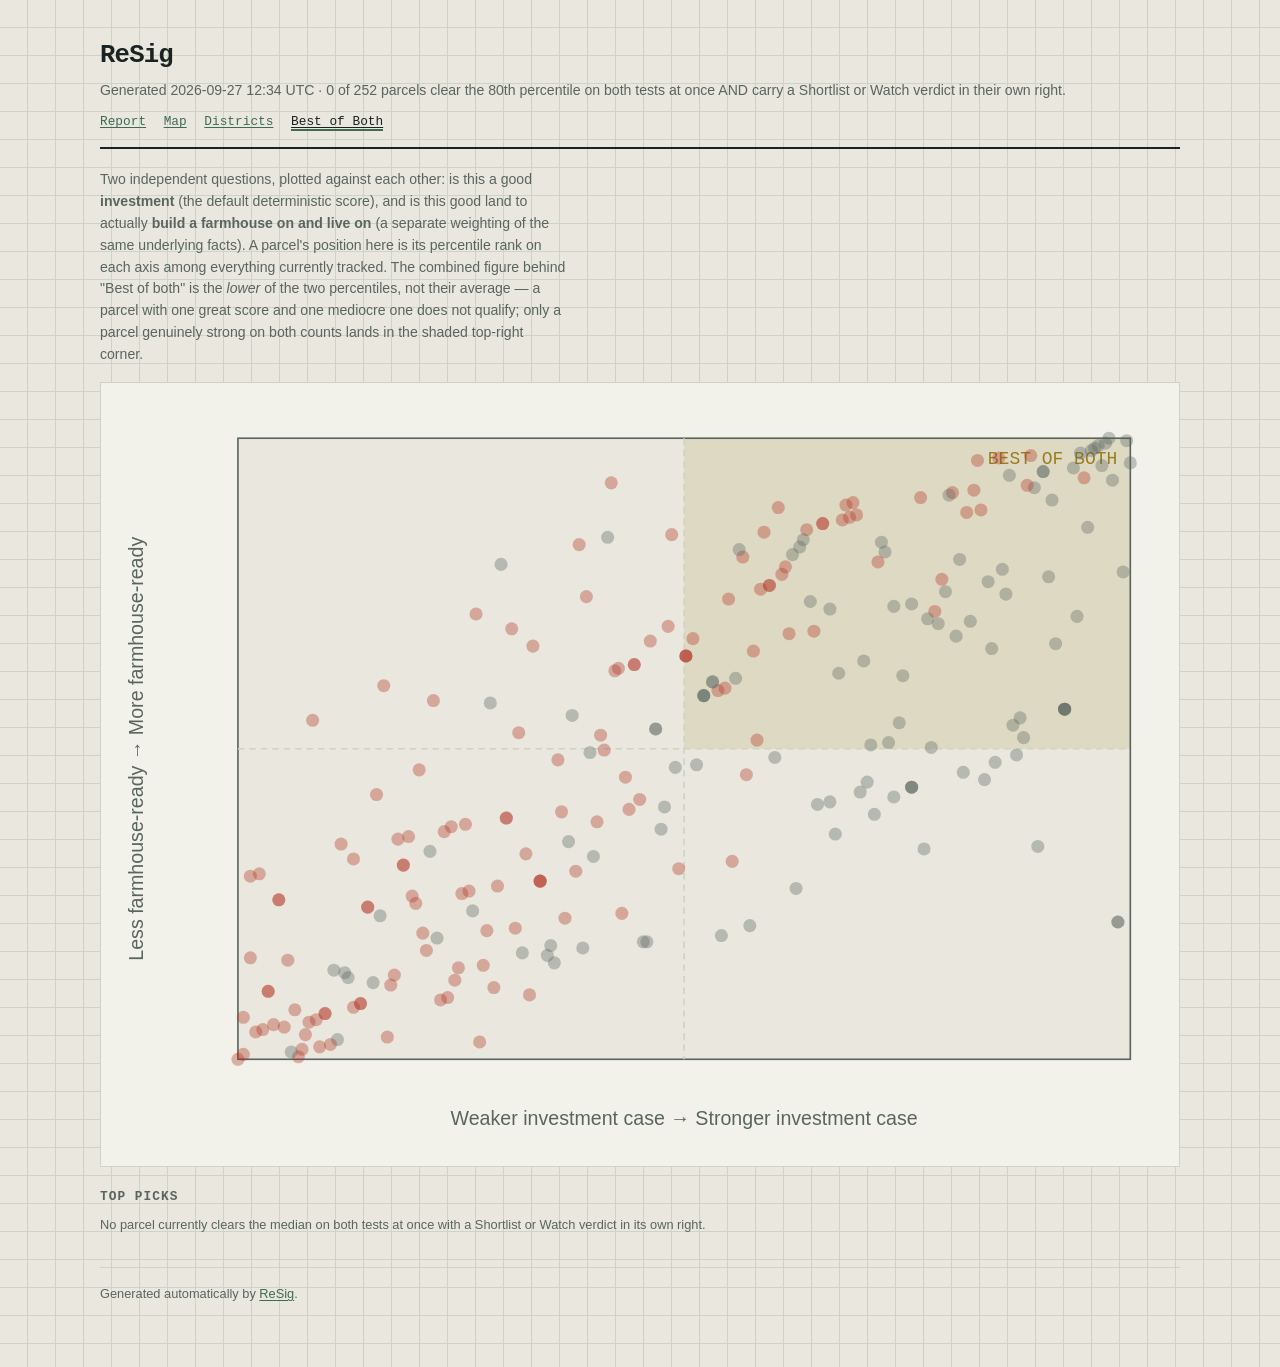
==== commit 2f9b2cca: "Update report (2026-09-27T12:34:20Z)" ====
--- a/best-of-both.html
+++ b/best-of-both.html
@@ -143,7 +143,7 @@
 <header class="sheet">
   <div>
     <p class="wordmark">ReSig</p>
-    <p class="sub">Generated 2026-09-26 04:34 UTC · 0 of 251 parcels clear the
+    <p class="sub">Generated 2026-09-27 12:34 UTC · 0 of 252 parcels clear the
       80th percentile on both tests at once AND carry a Shortlist
       or Watch verdict in their own right.</p>
   </div>
@@ -161,7 +161,7 @@
 </p>
 
 <div class="chart-wrap">
-<svg viewBox="0 0 640 460" role="img" aria-label="Investment score versus farmhouse-suitability score, one dot per parcel"><rect x="74" y="24" width="546" height="380" fill="var(--paper)"/><rect x="347.0" y="24" width="273.0" height="190.0" fill="var(--gold)" opacity="0.14"/><rect x="74" y="24" width="546" height="380" fill="none" stroke="var(--ink-soft)" stroke-width="1"/><line x1="347.0" y1="24" x2="347.0" y2="404" stroke="var(--grid)" stroke-dasharray="4,3"/><line x1="74" y1="214.0" x2="620" y2="214.0" stroke="var(--grid)" stroke-dasharray="4,3"/><text x="612" y="40" text-anchor="end" font-size="11" fill="var(--gold)" font-family="var(--mono)">BEST OF BOTH</text><a href="index.html#p-3c12789ec2a33b2a"><circle cx="620.0" cy="39.2" r="4" style="fill:var(--ink-soft)" opacity="0.35"><title>Commercial Land for Rent in Kapan — investment 100th pct, farmhouse 96th pct (low confidence)</title></circle></a><a href="index.html#p-a960d82c58619d6d"><circle cx="617.8" cy="25.5" r="4" style="fill:var(--ink-soft)" opacity="0.35"><title>Land on Sale at Nakhipot — investment 100th pct, farmhouse 100th pct (low confidence)</title></circle></a><a href="index.html#p-d935917e226b5582"><circle cx="615.6" cy="104.6" r="4" style="fill:var(--ink-soft)" opacity="0.35"><title>Land for Sale in Thakre — investment 99th pct, farmhouse 79th pct (low confidence)</title></circle></a><a href="index.html#p-98e5341f382477df"><circle cx="612.4" cy="318.1" r="4" style="fill:var(--ink-soft)" opacity="0.35"><title>hiway toucha land and house for sales urgent — investment 99th pct, farmhouse 23th pct (low confidence)</title></circle></a><a href="index.html#p-a8525ee507dbd38e"><circle cx="612.4" cy="318.1" r="4" style="fill:var(--ink-soft)" opacity="0.35"><title>15 Aana jaga hiway toucha 17metter face — investment 99th pct, farmhouse 23th pct (low confidence)</title></circle></a><a href="index.html#p-e9f309aa2efd473e"><circle cx="609.1" cy="49.8" r="4" style="fill:var(--ink-soft)" opacity="0.35"><title>Land on Sale at Shivaghat — investment 98th pct, farmhouse 93th pct (low confidence)</title></circle></a><a href="index.html#p-f124165d592187a6"><circle cx="606.9" cy="24.0" r="4" style="fill:var(--ink-soft)" opacity="0.35"><title>Residential Land for Sale in Imadol — investment 98th pct, farmhouse 100th pct (low confidence)</title></circle></a><a href="index.html#p-b2535d9df834cb0d"><circle cx="604.7" cy="27.0" r="4" style="fill:var(--ink-soft)" opacity="0.35"><title>Commercial Land for Sale in Sanagaun — investment 97th pct, farmhouse 99th pct (low confidence)</title></circle></a><a href="index.html#p-3112c5cdf3ae9898"><circle cx="602.5" cy="40.7" r="4" style="fill:var(--ink-soft)" opacity="0.35"><title>Land on Sale at Kirtipur Jhulpokhari — investment 97th pct, farmhouse 96th pct (low confidence)</title></circle></a><a href="index.html#p-f8d220b8ddc4831b"><circle cx="600.3" cy="28.6" r="4" style="fill:var(--ink-soft)" opacity="0.35"><title>Commercial Land for Sale at Baluwatar — investment 96th pct, farmhouse 99th pct (low confidence)</title></circle></a><a href="index.html#p-209a9ff8c789afdb"><circle cx="598.2" cy="30.1" r="4" style="fill:var(--ink-soft)" opacity="0.35"><title>Commercial Land for Sale at Bagbazar — investment 96th pct, farmhouse 98th pct (low confidence)</title></circle></a><a href="index.html#p-1a326ec248c3b425"><circle cx="596.0" cy="31.6" r="4" style="fill:var(--ink-soft)" opacity="0.35"><title>Commercial Land for Sale at Sinamangal — investment 96th pct, farmhouse 98th pct (low confidence)</title></circle></a><a href="index.html#p-9a4951554f86f142"><circle cx="593.8" cy="78.7" r="4" style="fill:var(--ink-soft)" opacity="0.35"><title>Land on Sale at Chhampi — investment 95th pct, farmhouse 86th pct (low confidence)</title></circle></a><a href="index.html#p-3c2ca82757402a3b"><circle cx="591.6" cy="48.3" r="4" style="fill:var(--sindoor)" opacity="0.35"><title>Land on Sale at Nakhudol Bhaisepati — investment 95th pct, farmhouse 94th pct (low confidence)</title></circle></a><a href="index.html#p-1645b2f1ffe58a04"><circle cx="589.4" cy="33.1" r="4" style="fill:var(--ink-soft)" opacity="0.35"><title>Commercial Land for Sale in Gothatar — investment 94th pct, farmhouse 98th pct (low confidence)</title></circle></a><a href="index.html#p-316c15afed1bd3ad"><circle cx="587.2" cy="127.4" r="4" style="fill:var(--ink-soft)" opacity="0.35"><title>🏡 LAVISH BUNGALOW FOR RENT | BISHALNAGAR, KATHMANDU✨ A Premi — investment 94th pct, farmhouse 73th pct (low confidence)</title></circle></a><a href="index.html#p-990f5b1c18c774e6"><circle cx="585.1" cy="42.2" r="4" style="fill:var(--ink-soft)" opacity="0.35"><title>Residential Land for Sale at Chapali — investment 94th pct, farmhouse 95th pct (low confidence)</title></circle></a><a href="index.html#p-963768da8fc0fcf1"><circle cx="579.6" cy="184.4" r="4" style="fill:var(--ink-soft)" opacity="0.35"><title>LAND ON SALE AT CHAPAGAUN — investment 93th pct, farmhouse 58th pct (low confidence)</title></circle></a><a href="index.html#p-612f9ea61b07eb21"><circle cx="579.6" cy="184.4" r="4" style="fill:var(--ink-soft)" opacity="0.35"><title>LAND ON SALE AT CHAPAGAUN — investment 93th pct, farmhouse 58th pct (low confidence)</title></circle></a><a href="index.html#p-20fa27a2e74a25a0"><circle cx="579.6" cy="184.4" r="4" style="fill:var(--ink-soft)" opacity="0.35"><title>LAND ON SALE AT CHAPAGAUN — investment 93th pct, farmhouse 58th pct (low confidence)</title></circle></a><a href="index.html#p-e5a11e2611a1c26a"><circle cx="579.6" cy="184.4" r="4" style="fill:var(--ink-soft)" opacity="0.35"><title>LAND ON SALE AT CHAPAGAUN — investment 93th pct, farmhouse 58th pct (low confidence)</title></circle></a><a href="index.html#p-d938139e222aa679"><circle cx="574.1" cy="144.1" r="4" style="fill:var(--ink-soft)" opacity="0.35"><title>Land on Sale at Thankot Nagdhunga — investment 92th pct, farmhouse 68th pct (low confidence)</title></circle></a><a href="index.html#p-1f2910f21db62cb2"><circle cx="572.0" cy="62.0" r="4" style="fill:var(--ink-soft)" opacity="0.35"><title>5 ROPANI COMMERCIAL LAND FOR RENT|BANESHWOR,KATHMANDU — investment 91th pct, farmhouse 90th pct (low confidence)</title></circle></a><a href="index.html#p-01ec0922d55fd368"><circle cx="569.8" cy="107.6" r="4" style="fill:var(--ink-soft)" opacity="0.35"><title>Residential Land for Sale — investment 91th pct, farmhouse 78th pct (low confidence)</title></circle></a><a href="index.html#p-1af68c649ad234c8"><circle cx="566.5" cy="44.5" r="4" style="fill:var(--ink-soft)" opacity="0.35"><title>Commercial Land for Sale in New Baneshwor — investment 90th pct, farmhouse 95th pct (low confidence)</title></circle></a><a href="index.html#p-52485f45154748b3"><circle cx="566.5" cy="44.5" r="4" style="fill:var(--ink-soft)" opacity="0.35"><title>Commercial Land for Sale at New Baneshwor — investment 90th pct, farmhouse 95th pct (low confidence)</title></circle></a><a href="index.html#p-7ac97693006aa82e"><circle cx="563.2" cy="270.2" r="4" style="fill:var(--ink-soft)" opacity="0.35"><title>Land on Sale at Dhading Sangkosh — investment 90th pct, farmhouse 35th pct (low confidence)</title></circle></a><a href="index.html#p-2e98e618d2769325"><circle cx="561.0" cy="54.4" r="4" style="fill:var(--ink-soft)" opacity="0.35"><title>Residential Land for Sale at Baluwatar — investment 89th pct, farmhouse 92th pct (low confidence)</title></circle></a><a href="index.html#p-5802abc5c0b32b04"><circle cx="558.8" cy="34.6" r="4" style="fill:var(--sindoor)" opacity="0.35"><title>Land on Sale at Maharajgunj — investment 89th pct, farmhouse 97th pct (low confidence)</title></circle></a><a href="index.html#p-6c3da8f4e8584703"><circle cx="556.7" cy="52.9" r="4" style="fill:var(--sindoor)" opacity="0.35"><title>10 aana commercial land for sale in Dahachowk Chandragiri Ka — investment 88th pct, farmhouse 92th pct (low confidence)</title></circle></a><a href="index.html#p-e531e31bd0248b71"><circle cx="554.5" cy="201.8" r="4" style="fill:var(--ink-soft)" opacity="0.35"><title>Residential Land for Sale in Thankot — investment 88th pct, farmhouse 53th pct (low confidence)</title></circle></a><a href="index.html#p-ca33aae7d6bd4e05"><circle cx="552.3" cy="189.7" r="4" style="fill:var(--ink-soft)" opacity="0.35"><title>21 aana Land For Rent !!📍Tokha Greenland, Kathmandu — investment 88th pct, farmhouse 56th pct (low confidence)</title></circle></a><a href="index.html#p-36bc25cc10a32e41"><circle cx="550.1" cy="212.5" r="4" style="fill:var(--ink-soft)" opacity="0.35"><title>Land on Sale at Dahachowk — investment 87th pct, farmhouse 50th pct (low confidence)</title></circle></a><a href="index.html#p-3c18845c3e5b70c5"><circle cx="547.9" cy="197.3" r="4" style="fill:var(--ink-soft)" opacity="0.35"><title>Residental Land On Sale At Bhaisepati — investment 87th pct, farmhouse 54th pct (low confidence)</title></circle></a><a href="index.html#p-892d2bf542212f79"><circle cx="545.7" cy="46.8" r="4" style="fill:var(--ink-soft)" opacity="0.35"><title>Residential Land for Sale in Godamchaur — investment 86th pct, farmhouse 94th pct (low confidence)</title></circle></a><a href="index.html#p-e9ae6f44cef830a0"><circle cx="543.6" cy="118.2" r="4" style="fill:var(--ink-soft)" opacity="0.35"><title>Plotting land On Sale At Lele ,Lalitpur — investment 86th pct, farmhouse 75th pct (low confidence)</title></circle></a><a href="index.html#p-0426338d34e69b75"><circle cx="541.4" cy="103.0" r="4" style="fill:var(--ink-soft)" opacity="0.35"><title>Residential Land for Sale in Imadol — investment 86th pct, farmhouse 79th pct (low confidence)</title></circle></a><a href="index.html#p-fdc3cb3e3785d651"><circle cx="539.2" cy="36.2" r="4" style="fill:var(--sindoor)" opacity="0.35"><title>Land on Sale at Chamati — investment 85th pct, farmhouse 97th pct (low confidence)</title></circle></a><a href="index.html#p-74a9d9990fa70ed4"><circle cx="537.0" cy="218.6" r="4" style="fill:var(--ink-soft)" opacity="0.35"><title>1 katha land for sale in Gitanagar Bharatpur — investment 85th pct, farmhouse 49th pct (low confidence)</title></circle></a><a href="index.html#p-9b8abcc853cc70a8"><circle cx="534.8" cy="147.1" r="4" style="fill:var(--ink-soft)" opacity="0.35"><title>4 aana 1 paisa and 4 aana  3 paisa land for sale in Matatirt — investment 84th pct, farmhouse 68th pct (low confidence)</title></circle></a><a href="index.html#p-068aeda438d90763"><circle cx="532.6" cy="110.6" r="4" style="fill:var(--ink-soft)" opacity="0.35"><title>Land on Sale at Goldhunga Baikhu — investment 84th pct, farmhouse 77th pct (low confidence)</title></circle></a><a href="index.html#p-af9414f7e6231e8a"><circle cx="530.5" cy="229.2" r="4" style="fill:var(--ink-soft)" opacity="0.35"><title>land on sale @ Bhutkhel Kirtipur 6 — investment 84th pct, farmhouse 46th pct (low confidence)</title></circle></a><a href="index.html#p-979259c079f7f240"><circle cx="528.3" cy="68.1" r="4" style="fill:var(--sindoor)" opacity="0.35"><title>Land on Sale at Jawalakhel — investment 83th pct, farmhouse 88th pct (low confidence)</title></circle></a><a href="index.html#p-f86be8b53a535a36"><circle cx="526.1" cy="37.7" r="4" style="fill:var(--sindoor)" opacity="0.35"><title>Land on Sale at Sano Bharyang — investment 83th pct, farmhouse 96th pct (low confidence)</title></circle></a><a href="index.html#p-96280a4ee81c9bbb"><circle cx="523.9" cy="55.9" r="4" style="fill:var(--sindoor)" opacity="0.35"><title>Land on Sale at Pulchowk — investment 82th pct, farmhouse 92th pct (low confidence)</title></circle></a><a href="index.html#p-3fdf523f615a82b0"><circle cx="521.7" cy="130.4" r="4" style="fill:var(--ink-soft)" opacity="0.35"><title>Residential Land for Sale in Imadol — investment 82th pct, farmhouse 72th pct (low confidence)</title></circle></a><a href="index.html#p-e4b720b49b7aa573"><circle cx="519.5" cy="69.6" r="4" style="fill:var(--sindoor)" opacity="0.35"><title>Land on Sale at Purano Naikap — investment 82th pct, farmhouse 88th pct (low confidence)</title></circle></a><a href="index.html#p-fa9666a33225ca65"><circle cx="517.4" cy="224.6" r="4" style="fill:var(--ink-soft)" opacity="0.35"><title>LAND ON SALE AT BISTACHAP — investment 81th pct, farmhouse 47th pct (low confidence)</title></circle></a><a href="index.html#p-368622302d0acafe"><circle cx="515.2" cy="98.5" r="4" style="fill:var(--ink-soft)" opacity="0.35"><title>Residential Land for Sale at Baluwatar — investment 81th pct, farmhouse 80th pct (low confidence)</title></circle></a><a href="index.html#p-170c586a13817214"><circle cx="513.0" cy="139.5" r="4" style="fill:var(--ink-soft)" opacity="0.35"><title>6 piece land for sale in Matatirtha Chandragiri Kathmandu — investment 80th pct, farmhouse 70th pct (low confidence)</title></circle></a><a href="index.html#p-64d1e7f531bf6867"><circle cx="510.8" cy="57.4" r="4" style="fill:var(--sindoor)" opacity="0.35"><title>3 aana commercial land for sale in Tokha Height Kathmandu — investment 80th pct, farmhouse 91th pct (low confidence)</title></circle></a><a href="index.html#p-bebb0da9c721f9f5"><circle cx="508.6" cy="59.0" r="4" style="fill:var(--ink-soft)" opacity="0.35"><title>Residential Land for Sale at Gothatar — investment 80th pct, farmhouse 91th pct (low confidence)</title></circle></a><a href="index.html#p-368818a5c2e832f6"><circle cx="506.4" cy="116.7" r="4" style="fill:var(--ink-soft)" opacity="0.35"><title>Residential Land for Sale at Bistagaun — investment 79th pct, farmhouse 76th pct (low confidence)</title></circle></a><a href="index.html#p-b567ed6657759b4b"><circle cx="504.2" cy="109.1" r="4" style="fill:var(--sindoor)" opacity="0.35"><title>Land on Sale at Dhapakhel — investment 79th pct, farmhouse 78th pct (low confidence)</title></circle></a><a href="index.html#p-5e1c99d452810876"><circle cx="502.1" cy="131.9" r="4" style="fill:var(--ink-soft)" opacity="0.35"><title>Land on Sale at Birgunj — investment 78th pct, farmhouse 72th pct (low confidence)</title></circle></a><a href="index.html#p-ded3324884a96fbd"><circle cx="499.9" cy="207.9" r="4" style="fill:var(--ink-soft)" opacity="0.35"><title>54 ana land for in budanilkantha height — investment 78th pct, farmhouse 52th pct (low confidence)</title></circle></a><a href="index.html#p-62176c35b2fcaacd"><circle cx="497.7" cy="128.9" r="4" style="fill:var(--ink-soft)" opacity="0.35"><title>Commercial Land for Sale at Baluwatar — investment 78th pct, farmhouse 72th pct (low confidence)</title></circle></a><a href="index.html#p-6617190d10756c51"><circle cx="495.5" cy="271.8" r="4" style="fill:var(--ink-soft)" opacity="0.35"><title>14 piece plotting land for sale in Matatirtha Dhaksi Kathman — investment 77th pct, farmhouse 35th pct (low confidence)</title></circle></a><a href="index.html#p-cd67b5b4f9129a22"><circle cx="493.3" cy="60.5" r="4" style="fill:var(--sindoor)" opacity="0.35"><title>Land on Sale at Baluwatar — investment 77th pct, farmhouse 90th pct (low confidence)</title></circle></a><a href="index.html#p-988099e53c76cf56"><circle cx="487.9" cy="233.8" r="4" style="fill:var(--ink-soft)" opacity="0.35"><title>land for rent — investment 76th pct, farmhouse 45th pct (low confidence)</title></circle></a><a href="index.html#p-c7a46c102cbdc90b"><circle cx="487.9" cy="233.8" r="4" style="fill:var(--ink-soft)" opacity="0.35"><title>land for rent in pasikot — investment 76th pct, farmhouse 45th pct (low confidence)</title></circle></a><a href="index.html#p-54b76462b521c9f4"><circle cx="487.9" cy="124.3" r="4" style="fill:var(--ink-soft)" opacity="0.35"><title>7.5 ropani Land For Rent !!📍mitrwpark, Kathmandu — investment 76th pct, farmhouse 74th pct (low confidence)</title></circle></a><a href="index.html#p-afece3cb2e1f3c44"><circle cx="487.9" cy="233.8" r="4" style="fill:var(--ink-soft)" opacity="0.35"><title>5 aana Land For Rent !!📍Handigaun, Kathmandu — investment 76th pct, farmhouse 45th pct (low confidence)</title></circle></a><a href="index.html#p-eae59f23129d2b49"><circle cx="482.4" cy="163.8" r="4" style="fill:var(--ink-soft)" opacity="0.35"><title>Residential Land for Sale at Godamchaur — investment 75th pct, farmhouse 63th pct (low confidence)</title></circle></a><a href="index.html#p-4a359002c788ca07"><circle cx="480.2" cy="195.8" r="4" style="fill:var(--ink-soft)" opacity="0.35"><title>Residential Land for Sale in Imadol — investment 74th pct, farmhouse 55th pct (low confidence)</title></circle></a><a href="index.html#p-3a15a2e664866957"><circle cx="478.0" cy="239.8" r="4" style="fill:var(--ink-soft)" opacity="0.35"><title>LAND FOR RENT|DHUMBARHI,KATHMANDU — investment 74th pct, farmhouse 43th pct (low confidence)</title></circle></a><a href="index.html#p-7db98823ad5fe661"><circle cx="475.9" cy="204.9" r="4" style="fill:var(--ink-soft)" opacity="0.35"><title>Residential Land for Sale in Harisiddhi — investment 74th pct, farmhouse 52th pct (low confidence)</title></circle></a><a href="index.html#p-94b2ac09a2171e96"><circle cx="473.7" cy="93.9" r="4" style="fill:var(--ink-soft)" opacity="0.35"><title>4 aana land for sale in Damauli Vyas-5 Ranitari — investment 73th pct, farmhouse 82th pct (low confidence)</title></circle></a><a href="index.html#p-16c75f04ebbd067e"><circle cx="471.5" cy="87.8" r="4" style="fill:var(--ink-soft)" opacity="0.35"><title>Land for sale in Pasikot — investment 73th pct, farmhouse 83th pct (low confidence)</title></circle></a><a href="index.html#p-770c49b5ddaf3180"><circle cx="469.3" cy="100.0" r="4" style="fill:var(--sindoor)" opacity="0.35"><title>Land on Sale at Chyaudada — investment 72th pct, farmhouse 80th pct (low confidence)</title></circle></a><a href="index.html#p-d36798738c6763a4"><circle cx="467.1" cy="250.5" r="4" style="fill:var(--ink-soft)" opacity="0.35"><title>Land For sale !!📍Pasikot, Kathmandu — investment 72th pct, farmhouse 40th pct (low confidence)</title></circle></a><a href="index.html#p-bc2d4c833d9a3193"><circle cx="464.9" cy="206.4" r="4" style="fill:var(--ink-soft)" opacity="0.35"><title>Residential Land for Sale in Bishundole — investment 72th pct, farmhouse 52th pct (low confidence)</title></circle></a><a href="index.html#p-0f5d6bbccde2a4bc"><circle cx="462.8" cy="230.7" r="4" style="fill:var(--ink-soft)" opacity="0.35"><title>Residential Land on sell at Machhegaun, Bhakteparti, KTM — investment 71th pct, farmhouse 46th pct (low confidence)</title></circle></a><a href="index.html#p-d5c5f369127f8773"><circle cx="460.6" cy="154.7" r="4" style="fill:var(--ink-soft)" opacity="0.35"><title>Residential Land for Sale in Pasikot — investment 71th pct, farmhouse 66th pct (low confidence)</title></circle></a><a href="index.html#p-63c902841c5279f7"><circle cx="458.4" cy="236.8" r="4" style="fill:var(--ink-soft)" opacity="0.35"><title>Residential Land for Sale in Satdobato — investment 70th pct, farmhouse 44th pct (low confidence)</title></circle></a><a href="index.html#p-bf9d4fe36bf699e9"><circle cx="456.2" cy="71.1" r="4" style="fill:var(--sindoor)" opacity="0.35"><title>Land on Sale at Dallu — investment 70th pct, farmhouse 88th pct (low confidence)</title></circle></a><a href="index.html#p-9245245c6d275e98"><circle cx="454.0" cy="63.5" r="4" style="fill:var(--sindoor)" opacity="0.35"><title>Commercial 34.5 aana land for sale in MID Baneshwor — investment 70th pct, farmhouse 90th pct (low confidence)</title></circle></a><a href="index.html#p-05c12bc73607ed9e"><circle cx="451.8" cy="72.6" r="4" style="fill:var(--sindoor)" opacity="0.35"><title>Land on Sale at Chamati — investment 69th pct, farmhouse 87th pct (low confidence)</title></circle></a><a href="index.html#p-8c8f69040e8125b4"><circle cx="449.6" cy="65.0" r="4" style="fill:var(--sindoor)" opacity="0.35"><title>Land on Sale at Chabahil — investment 69th pct, farmhouse 89th pct (low confidence)</title></circle></a><a href="index.html#p-3405479f69a2ae08"><circle cx="447.5" cy="74.2" r="4" style="fill:var(--sindoor)" opacity="0.35"><title>Land on Sale at Banasthali — investment 68th pct, farmhouse 87th pct (low confidence)</title></circle></a><a href="index.html#p-3a4c5d53c0106d5a"><circle cx="445.3" cy="162.3" r="4" style="fill:var(--ink-soft)" opacity="0.35"><title>Commercial Land for Sale in Lakhechaur — investment 68th pct, farmhouse 64th pct (low confidence)</title></circle></a><a href="index.html#p-7e8b2041a67af7d3"><circle cx="443.1" cy="262.6" r="4" style="fill:var(--ink-soft)" opacity="0.35"><title>Land For sale  !! 📍Tarkeshowr — investment 68th pct, farmhouse 37th pct (low confidence)</title></circle></a><a href="index.html#p-eff3a32c3dd59404"><circle cx="440.9" cy="242.9" r="4" style="fill:var(--ink-soft)" opacity="0.35"><title>LAND FOR RENT|CHABAHIL,KATHMANDU — investment 67th pct, farmhouse 42th pct (low confidence)</title></circle></a><a href="index.html#p-babc198aa5148dfa"><circle cx="437.6" cy="76.4" r="4" style="fill:var(--sindoor)" opacity="0.35"><title>Land on Sale at Pasikot — investment 67th pct, farmhouse 86th pct (low confidence)</title></circle></a><a href="index.html#p-c88eac480dbc6f1f"><circle cx="437.6" cy="76.4" r="4" style="fill:var(--sindoor)" opacity="0.35"><title>Land on Sale at Chapali Bhangal — investment 67th pct, farmhouse 86th pct (low confidence)</title></circle></a><a href="index.html#p-f037e6fe3c0bad24"><circle cx="434.4" cy="244.4" r="4" style="fill:var(--ink-soft)" opacity="0.35"><title>Bhangal Sundarbasti Land For Sale — investment 66th pct, farmhouse 42th pct (low confidence)</title></circle></a><a href="index.html#p-84d5249b5bb593e5"><circle cx="432.2" cy="136.5" r="4" style="fill:var(--sindoor)" opacity="0.35"><title>Residential Land for Sale in Chasidol — investment 66th pct, farmhouse 70th pct (low confidence)</title></circle></a><a href="index.html#p-5a23cd3a6ea957ff"><circle cx="430.0" cy="122.8" r="4" style="fill:var(--ink-soft)" opacity="0.35"><title>Residential Land for Sale in Lubhu — investment 65th pct, farmhouse 74th pct (low confidence)</title></circle></a><a href="index.html#p-8802bf719e6737d7"><circle cx="427.8" cy="80.2" r="4" style="fill:var(--sindoor)" opacity="0.35"><title>Land on Sale at Sitapaila — investment 65th pct, farmhouse 85th pct (low confidence)</title></circle></a><a href="index.html#p-c818f0b1dee4cb6c"><circle cx="425.6" cy="86.3" r="4" style="fill:var(--ink-soft)" opacity="0.35"><title>3 aana land for sale in Taathali 9 Chitapol Bhaktapur — investment 64th pct, farmhouse 84th pct (low confidence)</title></circle></a><a href="index.html#p-115e49ecef42c4d4"><circle cx="423.4" cy="90.9" r="4" style="fill:var(--ink-soft)" opacity="0.35"><title>Commercial Land for Sale in Lakeside, Pokhara — investment 64th pct, farmhouse 82th pct (low confidence)</title></circle></a><a href="index.html#p-a54648dc031ece81"><circle cx="421.3" cy="297.6" r="4" style="fill:var(--ink-soft)" opacity="0.35"><title>4 aana land for sale at Baadbhanjhyang Dahachowk — investment 64th pct, farmhouse 28th pct (low confidence)</title></circle></a><a href="index.html#p-e23c1c39a8e1b000"><circle cx="419.1" cy="95.4" r="4" style="fill:var(--ink-soft)" opacity="0.35"><title>3 aana 4 aana 9 aana land piece on sale in Changunarayan Bha — investment 63th pct, farmhouse 81th pct (low confidence)</title></circle></a><a href="index.html#p-9dfac59d59465ac1"><circle cx="416.9" cy="138.0" r="4" style="fill:var(--sindoor)" opacity="0.35"><title>Land on Sale at Thecho — investment 63th pct, farmhouse 70th pct (low confidence)</title></circle></a><a href="index.html#p-15c12097c1d985be"><circle cx="414.7" cy="101.5" r="4" style="fill:var(--sindoor)" opacity="0.35"><title>Land on Sale at Lolang Goldhunga — investment 62th pct, farmhouse 80th pct (low confidence)</title></circle></a><a href="index.html#p-26e798e45c572107"><circle cx="412.5" cy="106.1" r="4" style="fill:var(--sindoor)" opacity="0.35"><title>Land on Sale at Machhapokhari Basantanagar — investment 62th pct, farmhouse 78th pct (low confidence)</title></circle></a><a href="index.html#p-fab6fee409c48351"><circle cx="410.3" cy="66.6" r="4" style="fill:var(--sindoor)" opacity="0.35"><title>8 aana commercial land for sale / rent in Gokarneshwor Kathm — investment 62th pct, farmhouse 89th pct (low confidence)</title></circle></a><a href="index.html#p-3a9067322245c68d"><circle cx="408.2" cy="214.0" r="4" style="fill:var(--ink-soft)" opacity="0.35"><title>Lalitpur bista xap ma jagga — investment 61th pct, farmhouse 50th pct (low confidence)</title></circle></a><a href="index.html#p-d072fd7a7451ebe6"><circle cx="404.9" cy="112.9" r="4" style="fill:var(--sindoor)" opacity="0.35"><title>Residential Land for Sale in Deuwa Chowk — investment 61th pct, farmhouse 77th pct (low confidence)</title></circle></a><a href="index.html#p-968675f303934381"><circle cx="404.9" cy="112.9" r="4" style="fill:var(--sindoor)" opacity="0.35"><title>Residential Land for Sale at Suryadarshan Height — investment 61th pct, farmhouse 77th pct (low confidence)</title></circle></a><a href="index.html#p-53c7dc42c43de2a5"><circle cx="401.6" cy="81.8" r="4" style="fill:var(--sindoor)" opacity="0.35"><title>Land on Sale at Arubari Gokarneshwar — investment 60th pct, farmhouse 85th pct (low confidence)</title></circle></a><a href="index.html#p-ad8fbabbc5e84e7c"><circle cx="399.4" cy="115.2" r="4" style="fill:var(--sindoor)" opacity="0.35"><title>4 To 6 aana land for sale at satdobato — investment 60th pct, farmhouse 76th pct (low confidence)</title></circle></a><a href="index.html#p-59d10129747eb26b"><circle cx="397.2" cy="203.4" r="4" style="fill:var(--sindoor)" opacity="0.35"><title>Residential land for sale/sell in Hattiban, Lalitpur, Nepal  — investment 59th pct, farmhouse 53th pct (low confidence)</title></circle></a><a href="index.html#p-3f016a403d3987b9"><circle cx="395.0" cy="148.6" r="4" style="fill:var(--sindoor)" opacity="0.35"><title>Residential Land for Sale in Imadol — investment 59th pct, farmhouse 67th pct (low confidence)</title></circle></a><a href="index.html#p-139144660ec3d21f"><circle cx="392.9" cy="320.4" r="4" style="fill:var(--ink-soft)" opacity="0.35"><title>3 piece land for sale in Machhegaun, Near Khusi Khusi Chowk, — investment 58th pct, farmhouse 22th pct (low confidence)</title></circle></a><a href="index.html#p-a6307a5e37349d98"><circle cx="390.7" cy="226.2" r="4" style="fill:var(--sindoor)" opacity="0.35"><title>Land on Sale at Khumaltar Icimod — investment 58th pct, farmhouse 47th pct (low confidence)</title></circle></a><a href="index.html#p-6637e7f1e168aa53"><circle cx="388.5" cy="97.0" r="4" style="fill:var(--sindoor)" opacity="0.35"><title>Commercial land on sale at Baluwatar — investment 58th pct, farmhouse 81th pct (low confidence)</title></circle></a><a href="index.html#p-97d8ff655ee2f2b0"><circle cx="386.3" cy="92.4" r="4" style="fill:var(--ink-soft)" opacity="0.35"><title>Land for Sale at Gothatar — investment 57th pct, farmhouse 82th pct (low confidence)</title></circle></a><a href="index.html#p-c71430cc6fa8782f"><circle cx="384.1" cy="165.4" r="4" style="fill:var(--ink-soft)" opacity="0.35"><title>Tukra jagga dhulikhel Deurali — investment 57th pct, farmhouse 63th pct (low confidence)</title></circle></a><a href="index.html#p-b3771729e3cc06c1"><circle cx="381.9" cy="194.2" r="4" style="fill:var(--sindoor)" opacity="0.35"><title>Land on Sale at Attarkhel Jorpati — investment 56th pct, farmhouse 55th pct (low confidence)</title></circle></a><a href="index.html#p-50377a31ea4d1b08"><circle cx="379.8" cy="279.4" r="4" style="fill:var(--sindoor)" opacity="0.35"><title>Land on Sale at Chhampi — investment 56th pct, farmhouse 33th pct (low confidence)</title></circle></a><a href="index.html#p-7c7cc62dc478395f"><circle cx="377.6" cy="121.3" r="4" style="fill:var(--sindoor)" opacity="0.35"><title>Land on Sale at Ichangu Narayan — investment 56th pct, farmhouse 74th pct (low confidence)</title></circle></a><a href="index.html#p-1bdc06c7d0eaa78a"><circle cx="375.4" cy="171.4" r="4" style="fill:var(--sindoor)" opacity="0.35"><title>Land on Sale at Grande Hospital Tokha — investment 55th pct, farmhouse 61th pct (low confidence)</title></circle></a><a href="index.html#p-9b31385c62ba69a1"><circle cx="373.2" cy="326.5" r="4" style="fill:var(--ink-soft)" opacity="0.35"><title>4 aana land for sale in Dahachowk Near Medical College — investment 55th pct, farmhouse 20th pct (low confidence)</title></circle></a><a href="index.html#p-935af85b6ecfc041"><circle cx="371.0" cy="173.0" r="4" style="fill:var(--sindoor)" opacity="0.35"><title>Land on Sale at Basundhara — investment 54th pct, farmhouse 61th pct (low confidence)</title></circle></a><a href="index.html#p-70b506606161aaff"><circle cx="367.7" cy="167.6" r="4" style="fill:var(--ink-soft)" opacity="0.35"><title>Land for Sale in Budhanilkantha — investment 54th pct, farmhouse 62th pct (low confidence)</title></circle></a><a href="index.html#p-02665ecb4c244289"><circle cx="367.7" cy="167.6" r="4" style="fill:var(--ink-soft)" opacity="0.35"><title>Land on Sale at Narayanthan Taulung — investment 54th pct, farmhouse 62th pct (low confidence)</title></circle></a><a href="index.html#p-8a6c2ccd807cae85"><circle cx="362.3" cy="176.0" r="4" style="fill:var(--ink-soft)" opacity="0.35"><title>Land for Sale at Chapali — investment 53th pct, farmhouse 60th pct (low confidence)</title></circle></a><a href="index.html#p-f736aa708f639020"><circle cx="362.3" cy="176.0" r="4" style="fill:var(--ink-soft)" opacity="0.35"><title>Land for Sale at Bansbari — investment 53th pct, farmhouse 60th pct (low confidence)</title></circle></a><a href="index.html#p-97f4a6e6365e58a6"><circle cx="362.3" cy="176.0" r="4" style="fill:var(--ink-soft)" opacity="0.35"><title>Land for Sale in Chapali — investment 53th pct, farmhouse 60th pct (low confidence)</title></circle></a><a href="index.html#p-3395d0d3388e1f4b"><circle cx="357.9" cy="220.1" r="4" style="fill:var(--ink-soft)" opacity="0.35"><title>Residential Land for Sale at Godamchaur — investment 52th pct, farmhouse 48th pct (low confidence)</title></circle></a><a href="index.html#p-40870b387a4bfd2b"><circle cx="355.7" cy="141.0" r="4" style="fill:var(--sindoor)" opacity="0.35"><title>Land on Sale at Kapan Height — investment 52th pct, farmhouse 69th pct (low confidence)</title></circle></a><a href="index.html#p-9ac2ca669f93ae52"><circle cx="351.4" cy="151.7" r="4" style="fill:var(--sindoor)" opacity="0.35"><title>Residential Land for Sale at Ekatabasti — investment 51th pct, farmhouse 66th pct (low confidence)</title></circle></a><a href="index.html#p-11cb8724d574bea3"><circle cx="351.4" cy="151.7" r="4" style="fill:var(--sindoor)" opacity="0.35"><title>Residential Land for Sale in Chapali — investment 51th pct, farmhouse 66th pct (low confidence)</title></circle></a><a href="index.html#p-cb3085011937e8d2"><circle cx="351.4" cy="151.7" r="4" style="fill:var(--sindoor)" opacity="0.35"><title>Commercial Land for Sale in Chapali — investment 51th pct, farmhouse 66th pct (low confidence)</title></circle></a><a href="index.html#p-e778d17770ca6cbe"><circle cx="347.0" cy="283.9" r="4" style="fill:var(--sindoor)" opacity="0.35"><title>Land on Sale at Khumaltar Dhapakhel — investment 50th pct, farmhouse 32th pct (low confidence)</title></circle></a><a href="index.html#p-c2c6a74463fe853a"><circle cx="344.8" cy="221.6" r="4" style="fill:var(--ink-soft)" opacity="0.35"><title>Residential Land for Sale in Lubhu — investment 50th pct, farmhouse 48th pct (low confidence)</title></circle></a><a href="index.html#p-ea0e81c4ed0bd34a"><circle cx="342.6" cy="83.3" r="4" style="fill:var(--sindoor)" opacity="0.35"><title>Residential Land for Sale at Katunje — investment 49th pct, farmhouse 84th pct (low confidence)</title></circle></a><a href="index.html#p-abfd71cbbbd120ac"><circle cx="340.4" cy="133.4" r="4" style="fill:var(--sindoor)" opacity="0.35"><title>Land on Sale at Raniban Tinghare — investment 49th pct, farmhouse 71th pct (low confidence)</title></circle></a><a href="index.html#p-c1a153fbe6f7f114"><circle cx="338.3" cy="245.9" r="4" style="fill:var(--ink-soft)" opacity="0.35"><title>Residential Land for Sale in Tikathali — investment 48th pct, farmhouse 42th pct (low confidence)</title></circle></a><a href="index.html#p-b8bfed4c8b1be08f"><circle cx="336.1" cy="259.6" r="4" style="fill:var(--ink-soft)" opacity="0.35"><title>Land for Sale, Area १० धुर घडेरी — investment 48th pct, farmhouse 38th pct (low confidence)</title></circle></a><a href="index.html#p-47f701cf0395b530"><circle cx="333.9" cy="198.8" r="4" style="fill:var(--ink-soft)" opacity="0.35"><title>Land for sale in Narayanthan — investment 48th pct, farmhouse 54th pct (low confidence)</title></circle></a><a href="index.html#p-4b06c82de24a27e1"><circle cx="331.7" cy="142.6" r="4" style="fill:var(--sindoor)" opacity="0.35"><title>Land on Sale at Swayambhu Sitapaila — investment 47th pct, farmhouse 69th pct (low confidence)</title></circle></a><a href="index.html#p-a4db501a9a3a580c"><circle cx="329.5" cy="330.3" r="4" style="fill:var(--ink-soft)" opacity="0.35"><title>Land for Sale in Bista Gaun, Kirtipur — investment 47th pct, farmhouse 19th pct (low confidence)</title></circle></a><a href="index.html#p-e64f503582e2a106"><circle cx="327.3" cy="330.3" r="4" style="fill:var(--ink-soft)" opacity="0.35"><title>Plotted Land for sale Macchegau Kirtipur — investment 46th pct, farmhouse 19th pct (low confidence)</title></circle></a><a href="index.html#p-18f32cc4d71c750a"><circle cx="325.2" cy="241.4" r="4" style="fill:var(--sindoor)" opacity="0.35"><title>Residential Land for Sale in Imadol — investment 46th pct, farmhouse 43th pct (low confidence)</title></circle></a><a href="index.html#p-f57037a35fd64ccb"><circle cx="321.9" cy="157.0" r="4" style="fill:var(--sindoor)" opacity="0.35"><title>Land on Sale at Narayanthan — investment 45th pct, farmhouse 65th pct (low confidence)</title></circle></a><a href="index.html#p-73466f6438173e8f"><circle cx="321.9" cy="157.0" r="4" style="fill:var(--sindoor)" opacity="0.35"><title>Land on Sale at Budhanilkantha — investment 45th pct, farmhouse 65th pct (low confidence)</title></circle></a><a href="index.html#p-960ede985c9ff05f"><circle cx="318.6" cy="247.4" r="4" style="fill:var(--sindoor)" opacity="0.35"><title>Residential Land for Sale in Imadol — investment 45th pct, farmhouse 41th pct (low confidence)</title></circle></a><a href="index.html#p-668865b59ebbd8fd"><circle cx="316.4" cy="227.7" r="4" style="fill:var(--sindoor)" opacity="0.35"><title>Land for sale in Tokha — investment 44th pct, farmhouse 46th pct (low confidence)</title></circle></a><a href="index.html#p-2dedc42c506fc74f"><circle cx="314.2" cy="312.8" r="4" style="fill:var(--sindoor)" opacity="0.35"><title>10 anaa 2 paisa ghaderi land for sale in Kirtipur Kathmandu — investment 44th pct, farmhouse 24th pct (low confidence)</title></circle></a><a href="index.html#p-cea1a4b784e84e7f"><circle cx="312.1" cy="159.3" r="4" style="fill:var(--sindoor)" opacity="0.35"><title>Land on Sale at Thulo Bharyang — investment 44th pct, farmhouse 64th pct (low confidence)</title></circle></a><a href="index.html#p-6e7c4a5662ead6bb"><circle cx="309.9" cy="160.8" r="4" style="fill:var(--sindoor)" opacity="0.35"><title>Land on Sale at Sitapaila — investment 43th pct, farmhouse 64th pct (low confidence)</title></circle></a><a href="index.html#p-0e0da34ddcab12ca"><circle cx="307.7" cy="51.4" r="4" style="fill:var(--sindoor)" opacity="0.35"><title>5 Ropani Land for sale in Naxal, Kathmandu — investment 43th pct, farmhouse 93th pct (low confidence)</title></circle></a><a href="index.html#p-41f087062096eeb3"><circle cx="305.5" cy="192.7" r="4" style="fill:var(--sindoor)" opacity="0.35"><title>Land on Sale at Gokarneshwar — investment 42th pct, farmhouse 56th pct (low confidence)</title></circle></a><a href="index.html#p-005c8cb9f6876c9a"><circle cx="303.3" cy="84.8" r="4" style="fill:var(--ink-soft)" opacity="0.35"><title>Residential Land for Sale in Itahari — investment 42th pct, farmhouse 84th pct (low confidence)</title></circle></a><a href="index.html#p-94fad1ba8aa03be5"><circle cx="301.1" cy="209.4" r="4" style="fill:var(--sindoor)" opacity="0.35"><title>Land on Sale at Khusibu Nayabazar — investment 42th pct, farmhouse 51th pct (low confidence)</title></circle></a><a href="index.html#p-0226325f636787b0"><circle cx="299.0" cy="255.0" r="4" style="fill:var(--sindoor)" opacity="0.35"><title>Land on Sale at Narayanthan Height — investment 41th pct, farmhouse 39th pct (low confidence)</title></circle></a><a href="index.html#p-a8e2852b82821889"><circle cx="296.8" cy="276.3" r="4" style="fill:var(--ink-soft)" opacity="0.35"><title>Lalitpur ma sasto ma 4 aana jagga  — investment 41th pct, farmhouse 34th pct (low confidence)</title></circle></a><a href="index.html#p-02f95be6ef83c300"><circle cx="294.6" cy="211.0" r="4" style="fill:var(--ink-soft)" opacity="0.35"><title>Land on Sale at Balambu — investment 40th pct, farmhouse 51th pct (low confidence)</title></circle></a><a href="index.html#p-4a70072fd428647a"><circle cx="292.4" cy="119.8" r="4" style="fill:var(--sindoor)" opacity="0.35"><title>Land on sale 250m form sano gau bhatvateni  — investment 40th pct, farmhouse 75th pct (low confidence)</title></circle></a><a href="index.html#p-307b810413766cf9"><circle cx="290.2" cy="334.1" r="4" style="fill:var(--ink-soft)" opacity="0.35"><title>Land for Sale in Ramailo Danda, Tokha-2 — investment 40th pct, farmhouse 18th pct (low confidence)</title></circle></a><a href="index.html#p-e9e240c964015add"><circle cx="288.0" cy="89.4" r="4" style="fill:var(--sindoor)" opacity="0.35"><title>Land on Sale at Narayanthan Height — investment 39th pct, farmhouse 83th pct (low confidence)</title></circle></a><a href="index.html#p-bcac0b5bc75aaa0d"><circle cx="285.8" cy="285.4" r="4" style="fill:var(--sindoor)" opacity="0.35"><title>Land on Sale at Kalanki — investment 39th pct, farmhouse 31th pct (low confidence)</title></circle></a><a href="index.html#p-ef6db0f3fb4b97d9"><circle cx="283.7" cy="188.2" r="4" style="fill:var(--ink-soft)" opacity="0.35"><title>Land for Sale in Gothatar — investment 38th pct, farmhouse 57th pct (low confidence)</title></circle></a><a href="index.html#p-a8211fe9c4a0c603"><circle cx="281.5" cy="267.2" r="4" style="fill:var(--ink-soft)" opacity="0.35"><title>Residential Land for Sale in Saraswotikhel — investment 38th pct, farmhouse 36th pct (low confidence)</title></circle></a><a href="index.html#p-41d606b0a3f67c8b"><circle cx="279.3" cy="315.8" r="4" style="fill:var(--sindoor)" opacity="0.35"><title>Land on Sale at Baniyatar Dhaneshwor — investment 38th pct, farmhouse 23th pct (low confidence)</title></circle></a><a href="index.html#p-b864aa5bf7cafe6d"><circle cx="277.1" cy="249.0" r="4" style="fill:var(--sindoor)" opacity="0.35"><title>Land on Sale at Radhakrisna Raniban — investment 37th pct, farmhouse 41th pct (low confidence)</title></circle></a><a href="index.html#p-378221990c05f1e0"><circle cx="274.9" cy="217.0" r="4" style="fill:var(--sindoor)" opacity="0.35"><title>Land on Sale at Tikathali — investment 37th pct, farmhouse 49th pct (low confidence)</title></circle></a><a href="index.html#p-1f152557155c06c7"><circle cx="272.7" cy="343.2" r="4" style="fill:var(--ink-soft)" opacity="0.35"><title>Land for Sale in Sangla, Tarakeshwor-1 — investment 36th pct, farmhouse 16th pct (low confidence)</title></circle></a><a href="index.html#p-e135b24836084406"><circle cx="270.6" cy="332.6" r="4" style="fill:var(--ink-soft)" opacity="0.35"><title>land for sale — investment 36th pct, farmhouse 19th pct (low confidence)</title></circle></a><a href="index.html#p-2f412ba428545dd3"><circle cx="268.4" cy="338.6" r="4" style="fill:var(--ink-soft)" opacity="0.35"><title>3 anna 3 paisa, maiti nepal, gokarna — investment 36th pct, farmhouse 17th pct (low confidence)</title></circle></a><a href="index.html#p-cbe587fc3c207a62"><circle cx="264.0" cy="291.5" r="4" style="fill:var(--sindoor)" opacity="0.35"><title>Land on Sale at Chapali — investment 35th pct, farmhouse 30th pct (low confidence)</title></circle></a><a href="index.html#p-389b02d96c0464ed"><circle cx="264.0" cy="291.5" r="4" style="fill:var(--sindoor)" opacity="0.35"><title>Land on Sale at Mahalaxmisthan — investment 35th pct, farmhouse 30th pct (low confidence)</title></circle></a><a href="index.html#p-ef0895a17eec6892"><circle cx="264.0" cy="291.5" r="4" style="fill:var(--sindoor)" opacity="0.35"><title>Land on Sale at Gairidhara — investment 35th pct, farmhouse 30th pct (low confidence)</title></circle></a><a href="index.html#p-f5067bdf99ca1fa6"><circle cx="259.6" cy="145.6" r="4" style="fill:var(--sindoor)" opacity="0.35"><title>Land for Sale in Pasikot Ideal for Plotting — investment 34th pct, farmhouse 68th pct (low confidence)</title></circle></a><a href="index.html#p-38b0463a8ea0d262"><circle cx="257.5" cy="363.0" r="4" style="fill:var(--sindoor)" opacity="0.35"><title>Land on Sale at Bhaisepati Magargaun — investment 34th pct, farmhouse 11th pct (low confidence)</title></circle></a><a href="index.html#p-fcf8a1216339b86c"><circle cx="255.3" cy="274.8" r="4" style="fill:var(--sindoor)" opacity="0.35"><title>Land on Sale at Narayanthan Wasik — investment 33th pct, farmhouse 34th pct (low confidence)</title></circle></a><a href="index.html#p-f7e66fc00bdfc199"><circle cx="253.1" cy="337.1" r="4" style="fill:var(--ink-soft)" opacity="0.35"><title>Land For sale!!📍Mitrwpark, Kathmandu — investment 33th pct, farmhouse 18th pct (low confidence)</title></circle></a><a href="index.html#p-325f1c41fa04c77f"><circle cx="250.9" cy="200.3" r="4" style="fill:var(--sindoor)" opacity="0.35"><title>Land on Sale at Balambu — investment 32th pct, farmhouse 54th pct (low confidence)</title></circle></a><a href="index.html#p-742da066aa44be3d"><circle cx="248.7" cy="321.9" r="4" style="fill:var(--sindoor)" opacity="0.35"><title>Land on Sale at Hattigaunda — investment 32th pct, farmhouse 22th pct (low confidence)</title></circle></a><a href="index.html#p-4425c0dbfa77b12e"><circle cx="246.5" cy="135.0" r="4" style="fill:var(--sindoor)" opacity="0.35"><title>Land on Sale at Balambu — investment 32th pct, farmhouse 71th pct (low confidence)</title></circle></a><a href="index.html#p-392ad456ea1bd1e5"><circle cx="243.3" cy="252.8" r="4" style="fill:var(--sindoor)" opacity="0.35"><title>4 Anna Land for Sale in Imadol | 20 Ft Road Access from 2 Si — investment 31th pct, farmhouse 40th pct (low confidence)</title></circle></a><a href="index.html#p-bcd6c0f3403925ed"><circle cx="243.3" cy="252.8" r="4" style="fill:var(--sindoor)" opacity="0.35"><title>4 aana 2 daam land sale in Setipakha Imadol Lalitpur — investment 31th pct, farmhouse 40th pct (low confidence)</title></circle></a><a href="index.html#p-b1e67ace6e5fb42d"><circle cx="240.0" cy="294.6" r="4" style="fill:var(--sindoor)" opacity="0.35"><title>Residential Land for Sale in Budhanilkantha — investment 30th pct, farmhouse 29th pct (low confidence)</title></circle></a><a href="index.html#p-f7b89d39806862ed"><circle cx="237.8" cy="356.9" r="4" style="fill:var(--sindoor)" opacity="0.35"><title>4 Aana land piece for sale at Thankot, Near Chandragiri Cabl — investment 30th pct, farmhouse 12th pct (low confidence)</title></circle></a><a href="index.html#p-7de06f12cd4b517e"><circle cx="235.6" cy="180.6" r="4" style="fill:var(--ink-soft)" opacity="0.35"><title>4 Aana land for sale in Nalin Chowk, Chitapol, Near Araniko  — investment 30th pct, farmhouse 59th pct (low confidence)</title></circle></a><a href="index.html#p-c58549fbaba672b8"><circle cx="233.4" cy="323.4" r="4" style="fill:var(--sindoor)" opacity="0.35"><title>Land on Sale at Koteshwor — investment 29th pct, farmhouse 21th pct (low confidence)</title></circle></a><a href="index.html#p-24e36a6aec6197e0"><circle cx="231.2" cy="344.7" r="4" style="fill:var(--sindoor)" opacity="0.35"><title>Land on Sale at Maharajgunj — investment 29th pct, farmhouse 16th pct (low confidence)</title></circle></a><a href="index.html#p-52c951f478227bbe"><circle cx="229.1" cy="396.4" r="4" style="fill:var(--sindoor)" opacity="0.35"><title>5 Aana land on sale at extremely low price in Bhaisepati, La — investment 28th pct, farmhouse 2th pct (low confidence)</title></circle></a><a href="index.html#p-0eb9f5d71219228f"><circle cx="226.9" cy="125.8" r="4" style="fill:var(--sindoor)" opacity="0.35"><title>Residental land on sale at Gwarko — investment 28th pct, farmhouse 73th pct (low confidence)</title></circle></a><a href="index.html#p-48c8db8675976c45"><circle cx="224.7" cy="311.3" r="4" style="fill:var(--ink-soft)" opacity="0.35"><title>Land on Sale at Sipadol — investment 28th pct, farmhouse 24th pct (low confidence)</title></circle></a><a href="index.html#p-423f5293ccd29da0"><circle cx="222.5" cy="299.1" r="4" style="fill:var(--sindoor)" opacity="0.35"><title>Residential plots of land for sale in Bhimsengola, Sinamanga — investment 27th pct, farmhouse 28th pct (low confidence)</title></circle></a><a href="index.html#p-ecb7f2c1417823f7"><circle cx="220.3" cy="256.6" r="4" style="fill:var(--sindoor)" opacity="0.35"><title>8.5 aana land for sale in Lazimpat Kathmandu — investment 27th pct, farmhouse 39th pct (low confidence)</title></circle></a><a href="index.html#p-763ff25fd1eb4ec9"><circle cx="218.1" cy="300.6" r="4" style="fill:var(--sindoor)" opacity="0.35"><title>Land on Sale at Balkot — investment 26th pct, farmhouse 27th pct (low confidence)</title></circle></a><a href="index.html#p-e0965721480b2b83"><circle cx="216.0" cy="346.2" r="4" style="fill:var(--sindoor)" opacity="0.35"><title>Land on Sale at Baluwatar — investment 26th pct, farmhouse 15th pct (low confidence)</title></circle></a><a href="index.html#p-ab58878f3226b49e"><circle cx="213.8" cy="352.3" r="4" style="fill:var(--sindoor)" opacity="0.35"><title>jagga 5 aana Ghar aasthai eakmustha price 130 fix bato 13 ft — investment 26th pct, farmhouse 14th pct (low confidence)</title></circle></a><a href="index.html#p-9add080d9d5dc690"><circle cx="211.6" cy="258.1" r="4" style="fill:var(--sindoor)" opacity="0.35"><title>Land on Sale at Manbhawan — investment 25th pct, farmhouse 38th pct (low confidence)</title></circle></a><a href="index.html#p-60236f3f7f088bb2"><circle cx="209.4" cy="366.0" r="4" style="fill:var(--sindoor)" opacity="0.35"><title>Land for sale, thankot kharipot — investment 25th pct, farmhouse 10th pct (low confidence)</title></circle></a><a href="index.html#p-3b9f8dff7a6ae138"><circle cx="207.2" cy="261.1" r="4" style="fill:var(--sindoor)" opacity="0.35"><title>Land on Sale at Chapali Ghumti — investment 24th pct, farmhouse 38th pct (low confidence)</title></circle></a><a href="index.html#p-4f91c8848f71d44d"><circle cx="205.0" cy="367.5" r="4" style="fill:var(--sindoor)" opacity="0.35"><title>Plotted Land at Hattiban / Dhapakhel Heigh, Lalitpur  — investment 24th pct, farmhouse 10th pct (low confidence)</title></circle></a><a href="index.html#p-3f1d0a33ed69f2d3"><circle cx="202.9" cy="328.0" r="4" style="fill:var(--ink-soft)" opacity="0.35"><title>Land on Sale at Lamatar — investment 24th pct, farmhouse 20th pct (low confidence)</title></circle></a><a href="index.html#p-ff1054377df5d624"><circle cx="200.7" cy="179.0" r="4" style="fill:var(--sindoor)" opacity="0.35"><title>Land on Sale at Budhanilkantha — investment 23th pct, farmhouse 59th pct (low confidence)</title></circle></a><a href="index.html#p-d19b87d646d2f0c1"><circle cx="198.5" cy="273.3" r="4" style="fill:var(--ink-soft)" opacity="0.35"><title>3 aana land for sale in Mulpani Kathmandu — investment 23th pct, farmhouse 34th pct (low confidence)</title></circle></a><a href="index.html#p-5893b6e160ac16d9"><circle cx="196.3" cy="335.6" r="4" style="fill:var(--sindoor)" opacity="0.35"><title>Land on Sale at Baniyatar Dhaneshwor — investment 22th pct, farmhouse 18th pct (low confidence)</title></circle></a><a href="index.html#p-28707a598b910ac1"><circle cx="194.1" cy="325.0" r="4" style="fill:var(--sindoor)" opacity="0.35"><title>5 aana plotted land for sale in Tarakeshwar Chisapani — investment 22th pct, farmhouse 21th pct (low confidence)</title></circle></a><a href="index.html#p-db15de0053b7b91d"><circle cx="191.9" cy="223.1" r="4" style="fill:var(--sindoor)" opacity="0.35"><title>Residential Land for Sale in Fulbari, Pokhara — investment 22th pct, farmhouse 48th pct (low confidence)</title></circle></a><a href="index.html#p-f5d8fa98aec64853"><circle cx="189.8" cy="306.7" r="4" style="fill:var(--sindoor)" opacity="0.35"><title>Land for sale in Chapali — investment 21th pct, farmhouse 26th pct (low confidence)</title></circle></a><a href="index.html#p-8134851ca587a9ba"><circle cx="187.6" cy="302.2" r="4" style="fill:var(--sindoor)" opacity="0.35"><title>land for sale in Lele  — investment 21th pct, farmhouse 27th pct (low confidence)</title></circle></a><a href="index.html#p-0fcbf61ccf0080f4"><circle cx="185.4" cy="264.2" r="4" style="fill:var(--sindoor)" opacity="0.35"><title>4 aana plotted land for sale Balkot Bhaktapur — investment 20th pct, farmhouse 37th pct (low confidence)</title></circle></a><a href="index.html#p-8109a586f55f21b0"><circle cx="182.1" cy="281.6" r="4" style="fill:var(--sindoor)" opacity="0.35"><title>Land on Sale at Budhanilkantha Height — investment 20th pct, farmhouse 32th pct (low confidence)</title></circle></a><a href="index.html#p-b417194be35aab97"><circle cx="182.1" cy="281.6" r="4" style="fill:var(--sindoor)" opacity="0.35"><title>4 aana Land for Sale on Pitched Road at Golfutar — investment 20th pct, farmhouse 32th pct (low confidence)</title></circle></a><a href="index.html#p-06ea925d3b9161f7"><circle cx="178.8" cy="265.7" r="4" style="fill:var(--sindoor)" opacity="0.35"><title>Land on Sale at Boudha Tinchuli — investment 19th pct, farmhouse 36th pct (low confidence)</title></circle></a><a href="index.html#p-6d1aaa2828b28222"><circle cx="176.6" cy="349.3" r="4" style="fill:var(--sindoor)" opacity="0.35"><title>5 anna land for sale in Nagarjun 24 lakhs per aana — investment 19th pct, farmhouse 14th pct (low confidence)</title></circle></a><a href="index.html#p-cac96d41cac37d8b"><circle cx="174.5" cy="355.4" r="4" style="fill:var(--sindoor)" opacity="0.35"><title>Land on Sale at Mandikhatar Faant — investment 18th pct, farmhouse 13th pct (low confidence)</title></circle></a><a href="index.html#p-90aadbd1c2bcd15c"><circle cx="172.3" cy="393.4" r="4" style="fill:var(--sindoor)" opacity="0.35"><title>Land on Sale at Bafal Khaupatol — investment 18th pct, farmhouse 3th pct (low confidence)</title></circle></a><a href="index.html#p-0f8b1edcd821c7ee"><circle cx="170.1" cy="169.9" r="4" style="fill:var(--sindoor)" opacity="0.35"><title>Residential Land for Sale at Chandrapur — investment 18th pct, farmhouse 62th pct (low confidence)</title></circle></a><a href="index.html#p-e40f3cd79481f14c"><circle cx="167.9" cy="314.3" r="4" style="fill:var(--ink-soft)" opacity="0.35"><title>4 aana land for sale in Chauthe 14 Pokhara — investment 17th pct, farmhouse 24th pct (low confidence)</title></circle></a><a href="index.html#p-e9e33369a3a33611"><circle cx="165.7" cy="238.3" r="4" style="fill:var(--sindoor)" opacity="0.35"><title>Land on Sale at Chhampi — investment 17th pct, farmhouse 44th pct (low confidence)</title></circle></a><a href="index.html#p-799b7b88dd8ed3d6"><circle cx="163.5" cy="361.4" r="4" style="fill:var(--ink-soft)" opacity="0.35"><title>Land on Sale at Bardaghat — investment 16th pct, farmhouse 11th pct (low confidence)</title></circle></a><a href="index.html#p-f1ee7bb512b40a03"><circle cx="161.4" cy="353.8" r="4" style="fill:var(--ink-soft)" opacity="0.35"><title>Agricultural Land for Rent in Pasikot — investment 16th pct, farmhouse 13th pct (low confidence)</title></circle></a><a href="index.html#p-eb72a608c84c9782"><circle cx="158.1" cy="309.0" r="4" style="fill:var(--sindoor)" opacity="0.35"><title>Land on Sale at Kattike Bhanjyang — investment 15th pct, farmhouse 25th pct (low confidence)</title></circle></a><a href="index.html#p-fc1f77bb62fb1a21"><circle cx="158.1" cy="309.0" r="4" style="fill:var(--sindoor)" opacity="0.35"><title>Land on Sale at Kattike Bhanjyang — investment 15th pct, farmhouse 25th pct (low confidence)</title></circle></a><a href="index.html#p-93d082804799b1b7"><circle cx="153.7" cy="369.8" r="4" style="fill:var(--sindoor)" opacity="0.35"><title>3 Aana Plot Just 200m from Chappal Karkhana Ring Road on sal — investment 15th pct, farmhouse 9th pct (low confidence)</title></circle></a><a href="index.html#p-f5390405a1a80016"><circle cx="153.7" cy="369.8" r="4" style="fill:var(--sindoor)" opacity="0.35"><title>2 piece land for sale in Chappal Karkhana — investment 15th pct, farmhouse 9th pct (low confidence)</title></circle></a><a href="index.html#p-3314dd12c28658d8"><circle cx="149.3" cy="277.8" r="4" style="fill:var(--sindoor)" opacity="0.35"><title>Land on Sale at Jarsing Pauwa — investment 14th pct, farmhouse 33th pct (low confidence)</title></circle></a><a href="index.html#p-ec88b5d7f5d6e96b"><circle cx="149.3" cy="372.1" r="4" style="fill:var(--sindoor)" opacity="0.35"><title>Land On Sale At Gairidhara — investment 14th pct, farmhouse 8th pct (low confidence)</title></circle></a><a href="index.html#p-d2a7c347f7216896"><circle cx="146.1" cy="350.8" r="4" style="fill:var(--ink-soft)" opacity="0.35"><title>5 anna land for sale in Basbari 7 Changunarayan Bhaktapur — investment 13th pct, farmhouse 14th pct (low confidence)</title></circle></a><a href="index.html#p-8a2cf4260fbd9e86"><circle cx="143.9" cy="215.5" r="4" style="fill:var(--sindoor)" opacity="0.35"><title>Land on Sale at Pasikot — investment 13th pct, farmhouse 50th pct (low confidence)</title></circle></a><a href="index.html#p-d90fe8654566af70"><circle cx="141.7" cy="347.8" r="4" style="fill:var(--ink-soft)" opacity="0.35"><title>4 aana 1 paisa Dadhikot Chitrapur Land sale — investment 12th pct, farmhouse 15th pct (low confidence)</title></circle></a><a href="index.html#p-706723f5603ec278"><circle cx="139.5" cy="268.7" r="4" style="fill:var(--sindoor)" opacity="0.35"><title>5 aana 1 paisa Plotted land for sale in Katunje Bhaktapur — investment 12th pct, farmhouse 36th pct (low confidence)</title></circle></a><a href="index.html#p-f6b523c7431e1c4b"><circle cx="137.3" cy="394.9" r="4" style="fill:var(--ink-soft)" opacity="0.35"><title>Cheapest land in pokhara city — investment 12th pct, farmhouse 2th pct (low confidence)</title></circle></a><a href="index.html#p-d15c1a987329a606"><circle cx="135.2" cy="397.9" r="4" style="fill:var(--sindoor)" opacity="0.35"><title>4.5 aana land for sale in Tokha Kathmandu — investment 11th pct, farmhouse 2th pct (low confidence)</title></circle></a><a href="index.html#p-4dc3ea3f0e9dd12c"><circle cx="131.9" cy="375.9" r="4" style="fill:var(--sindoor)" opacity="0.35"><title>Land on Sale at Chapali — investment 11th pct, farmhouse 7th pct (low confidence)</title></circle></a><a href="index.html#p-85ac4f9a398fa3b9"><circle cx="131.9" cy="375.9" r="4" style="fill:var(--sindoor)" opacity="0.35"><title>Residental land on sale at Kapan ,Paiyutar — investment 11th pct, farmhouse 7th pct (low confidence)</title></circle></a><a href="index.html#p-08fc20f343d3696d"><circle cx="128.6" cy="399.4" r="4" style="fill:var(--sindoor)" opacity="0.35"><title>4 aana land for sale in Sanepa Dhobhighat  (3 kitta from rin — investment 10th pct, farmhouse 1th pct (low confidence)</title></circle></a><a href="index.html#p-7fc7d9ec88075a30"><circle cx="126.4" cy="379.7" r="4" style="fill:var(--sindoor)" opacity="0.35"><title>30 aana land for sale in Ramkot 8 Dadapauwa Nagarjun — investment 10th pct, farmhouse 6th pct (low confidence)</title></circle></a><a href="index.html#p-adb4011ee50bd56b"><circle cx="124.2" cy="191.2" r="4" style="fill:var(--sindoor)" opacity="0.35"><title>Land on Sale at Mandikhatar — investment 9th pct, farmhouse 56th pct (low confidence)</title></circle></a><a href="index.html#p-1f1718037c0f52ef"><circle cx="122.0" cy="381.2" r="4" style="fill:var(--sindoor)" opacity="0.35"><title>Land on Sale at Thulo Bharyang — investment 9th pct, farmhouse 6th pct (low confidence)</title></circle></a><a href="index.html#p-ae23d62296d0ca2f"><circle cx="119.9" cy="391.8" r="4" style="fill:var(--sindoor)" opacity="0.35"><title>Land on Sale at Narayanthan Wasik — investment 8th pct, farmhouse 3th pct (low confidence)</title></circle></a><a href="index.html#p-beecbfc8bc60de9e"><circle cx="117.7" cy="401.0" r="4" style="fill:var(--sindoor)" opacity="0.35"><title>URGENT Land for Sale — investment 8th pct, farmhouse 1th pct (low confidence)</title></circle></a><a href="index.html#p-9596f93ef07741f3"><circle cx="115.5" cy="404.0" r="4" style="fill:var(--sindoor)" opacity="0.35"><title>Land for sale — investment 8th pct, farmhouse 0th pct (low confidence)</title></circle></a><a href="index.html#p-d064beb898b9a278"><circle cx="113.3" cy="373.6" r="4" style="fill:var(--sindoor)" opacity="0.35"><title>Plotted Land For Sale in Sanogaun at Low Budget Price — investment 7th pct, farmhouse 8th pct (low confidence)</title></circle></a><a href="index.html#p-106cf9cb8a3897a8"><circle cx="111.1" cy="296.1" r="4" style="fill:var(--sindoor)" opacity="0.35"><title>Land on Sale at Ganeshchowk Bhangal — investment 7th pct, farmhouse 28th pct (low confidence)</title></circle></a><a href="index.html#p-84ac5491916ae886"><circle cx="108.9" cy="341.7" r="4" style="fill:var(--sindoor)" opacity="0.35"><title>Residental land on sale at Srijana Nagar — investment 6th pct, farmhouse 16th pct (low confidence)</title></circle></a><a href="index.html#p-8d0e6548e3977c72"><circle cx="106.8" cy="385.8" r="4" style="fill:var(--sindoor)" opacity="0.35"><title>Residental land on sale thecho lalitpur 9 ana — investment 6th pct, farmhouse 5th pct (low confidence)</title></circle></a><a href="index.html#p-37af91321f4a2197"><circle cx="103.5" cy="304.4" r="4" style="fill:var(--sindoor)" opacity="0.35"><title>Land on Sale at Pumdi Bhumdi — investment 5th pct, farmhouse 26th pct (low confidence)</title></circle></a><a href="index.html#p-015503a89fb9574e"><circle cx="103.5" cy="304.4" r="4" style="fill:var(--sindoor)" opacity="0.35"><title>Land on Sale at Pokhara Begnastal — investment 5th pct, farmhouse 26th pct (low confidence)</title></circle></a><a href="index.html#p-8e8797f81c9131c6"><circle cx="100.2" cy="384.2" r="4" style="fill:var(--sindoor)" opacity="0.35"><title>5 aana land for sale in Suryabinayak 9 Baasghari Bhaktapur — investment 5th pct, farmhouse 5th pct (low confidence)</title></circle></a><a href="index.html#p-2acc142baa238c5a"><circle cx="98.0" cy="364.5" r="4" style="fill:var(--sindoor)" opacity="0.35"><title>Land on Sale at Pasikot — investment 4th pct, farmhouse 10th pct (low confidence)</title></circle></a><a href="index.html#p-71bea0b5872ea019"><circle cx="94.7" cy="359.2" r="4" style="fill:var(--sindoor)" opacity="0.35"><title>Land on Sale at Mulpani — investment 4th pct, farmhouse 12th pct (low confidence)</title></circle></a><a href="index.html#p-0283020de3376a6a"><circle cx="94.7" cy="359.2" r="4" style="fill:var(--sindoor)" opacity="0.35"><title>Land on Sale at Mulpani — investment 4th pct, farmhouse 12th pct (low confidence)</title></circle></a><a href="index.html#p-3d3130c96fa469cd"><circle cx="91.5" cy="387.3" r="4" style="fill:var(--sindoor)" opacity="0.35"><title>Land Plot for Sale – Napi Naksha Map, Lumbini Area — investment 3th pct, farmhouse 4th pct (low confidence)</title></circle></a><a href="index.html#p-35d657d978b7a75f"><circle cx="89.3" cy="287.0" r="4" style="fill:var(--sindoor)" opacity="0.35"><title>Plotting Land on sell at Changunarayan, Bhaktapur — investment 3th pct, farmhouse 31th pct (low confidence)</title></circle></a><a href="index.html#p-278bfa3fb63ec45c"><circle cx="87.1" cy="388.8" r="4" style="fill:var(--sindoor)" opacity="0.35"><title>Land on Sale at Balambu — investment 2th pct, farmhouse 4th pct (low confidence)</title></circle></a><a href="index.html#p-263fe7324c329bf9"><circle cx="82.7" cy="340.2" r="4" style="fill:var(--sindoor)" opacity="0.35"><title>Land on Sale at Banepa — investment 2th pct, farmhouse 17th pct (low confidence)</title></circle></a><a href="index.html#p-452fdb109b54b538"><circle cx="82.7" cy="288.5" r="4" style="fill:var(--sindoor)" opacity="0.35"><title>Land on Sale at Biratnagar Lakhantari — investment 2th pct, farmhouse 30th pct (low confidence)</title></circle></a><a href="index.html#p-d83201e6f6388f03"><circle cx="82.7" cy="390.3" r="4" style="fill:var(--sindoor)" opacity="0.35"><title>Land on Sale at Chapali Chowk — investment 2th pct, farmhouse 4th pct (low confidence)</title></circle></a><a href="index.html#p-3acc58d01a900740"><circle cx="78.4" cy="382.7" r="4" style="fill:var(--sindoor)" opacity="0.35"><title>Land on Sale at Kathekhola — investment 1th pct, farmhouse 6th pct (low confidence)</title></circle></a><a href="index.html#p-b31e5d2ff0c17307"><circle cx="75.1" cy="402.5" r="4" style="fill:var(--sindoor)" opacity="0.35"><title>Land on Sale — investment 0th pct, farmhouse 0th pct (low confidence)</title></circle></a><a href="index.html#p-fba040b51d90529e"><circle cx="75.1" cy="378.2" r="4" style="fill:var(--sindoor)" opacity="0.35"><title>4 ropani land and home on sale — investment 0th pct, farmhouse 7th pct (low confidence)</title></circle></a><text x="347" y="444" text-anchor="middle" font-size="12" fill="var(--ink-soft)">Weaker investment case → Stronger investment case</text><text x="16" y="214" text-anchor="middle" font-size="12" fill="var(--ink-soft)" transform="rotate(-90 16 214)">Less farmhouse-ready → More farmhouse-ready</text></svg>
+<svg viewBox="0 0 640 460" role="img" aria-label="Investment score versus farmhouse-suitability score, one dot per parcel"><rect x="74" y="24" width="546" height="380" fill="var(--paper)"/><rect x="347.0" y="24" width="273.0" height="190.0" fill="var(--gold)" opacity="0.14"/><rect x="74" y="24" width="546" height="380" fill="none" stroke="var(--ink-soft)" stroke-width="1"/><line x1="347.0" y1="24" x2="347.0" y2="404" stroke="var(--grid)" stroke-dasharray="4,3"/><line x1="74" y1="214.0" x2="620" y2="214.0" stroke="var(--grid)" stroke-dasharray="4,3"/><text x="612" y="40" text-anchor="end" font-size="11" fill="var(--gold)" font-family="var(--mono)">BEST OF BOTH</text><a href="index.html#p-3c12789ec2a33b2a"><circle cx="620.0" cy="39.1" r="4" style="fill:var(--ink-soft)" opacity="0.35"><title>Commercial Land for Rent in Kapan — investment 100th pct, farmhouse 96th pct (low confidence)</title></circle></a><a href="index.html#p-a960d82c58619d6d"><circle cx="617.8" cy="25.5" r="4" style="fill:var(--ink-soft)" opacity="0.35"><title>Land on Sale at Nakhipot — investment 100th pct, farmhouse 100th pct (low confidence)</title></circle></a><a href="index.html#p-d935917e226b5582"><circle cx="615.6" cy="105.8" r="4" style="fill:var(--ink-soft)" opacity="0.35"><title>Land for Sale in Thakre — investment 99th pct, farmhouse 78th pct (low confidence)</title></circle></a><a href="index.html#p-98e5341f382477df"><circle cx="612.4" cy="320.0" r="4" style="fill:var(--ink-soft)" opacity="0.35"><title>hiway toucha land and house for sales urgent — investment 99th pct, farmhouse 22th pct (low confidence)</title></circle></a><a href="index.html#p-a8525ee507dbd38e"><circle cx="612.4" cy="320.0" r="4" style="fill:var(--ink-soft)" opacity="0.35"><title>15 Aana jaga hiway toucha 17metter face — investment 99th pct, farmhouse 22th pct (low confidence)</title></circle></a><a href="index.html#p-e9f309aa2efd473e"><circle cx="609.1" cy="49.7" r="4" style="fill:var(--ink-soft)" opacity="0.35"><title>Land on Sale at Shivaghat — investment 98th pct, farmhouse 93th pct (low confidence)</title></circle></a><a href="index.html#p-f124165d592187a6"><circle cx="606.9" cy="24.0" r="4" style="fill:var(--ink-soft)" opacity="0.35"><title>Residential Land for Sale in Imadol — investment 98th pct, farmhouse 100th pct (low confidence)</title></circle></a><a href="index.html#p-b2535d9df834cb0d"><circle cx="604.8" cy="27.0" r="4" style="fill:var(--ink-soft)" opacity="0.35"><title>Commercial Land for Sale in Sanagaun — investment 97th pct, farmhouse 99th pct (low confidence)</title></circle></a><a href="index.html#p-3112c5cdf3ae9898"><circle cx="602.6" cy="40.7" r="4" style="fill:var(--ink-soft)" opacity="0.35"><title>Land on Sale at Kirtipur Jhulpokhari — investment 97th pct, farmhouse 96th pct (low confidence)</title></circle></a><a href="index.html#p-f8d220b8ddc4831b"><circle cx="600.4" cy="28.5" r="4" style="fill:var(--ink-soft)" opacity="0.35"><title>Commercial Land for Sale at Baluwatar — investment 96th pct, farmhouse 99th pct (low confidence)</title></circle></a><a href="index.html#p-209a9ff8c789afdb"><circle cx="598.2" cy="30.1" r="4" style="fill:var(--ink-soft)" opacity="0.35"><title>Commercial Land for Sale at Bagbazar — investment 96th pct, farmhouse 98th pct (low confidence)</title></circle></a><a href="index.html#p-1a326ec248c3b425"><circle cx="596.1" cy="31.6" r="4" style="fill:var(--ink-soft)" opacity="0.35"><title>Commercial Land for Sale at Sinamangal — investment 96th pct, farmhouse 98th pct (low confidence)</title></circle></a><a href="index.html#p-9a4951554f86f142"><circle cx="593.9" cy="78.5" r="4" style="fill:var(--ink-soft)" opacity="0.35"><title>Land on Sale at Chhampi — investment 95th pct, farmhouse 86th pct (low confidence)</title></circle></a><a href="index.html#p-3c2ca82757402a3b"><circle cx="591.7" cy="48.2" r="4" style="fill:var(--sindoor)" opacity="0.35"><title>Land on Sale at Nakhudol Bhaisepati — investment 95th pct, farmhouse 94th pct (low confidence)</title></circle></a><a href="index.html#p-1645b2f1ffe58a04"><circle cx="589.5" cy="33.1" r="4" style="fill:var(--ink-soft)" opacity="0.35"><title>Commercial Land for Sale in Gothatar — investment 94th pct, farmhouse 98th pct (low confidence)</title></circle></a><a href="index.html#p-316c15afed1bd3ad"><circle cx="587.4" cy="133.0" r="4" style="fill:var(--ink-soft)" opacity="0.35"><title>🏡 LAVISH BUNGALOW FOR RENT | BISHALNAGAR, KATHMANDU✨ A Premi — investment 94th pct, farmhouse 71th pct (low confidence)</title></circle></a><a href="index.html#p-990f5b1c18c774e6"><circle cx="585.2" cy="42.2" r="4" style="fill:var(--ink-soft)" opacity="0.35"><title>Residential Land for Sale at Chapali — investment 94th pct, farmhouse 95th pct (low confidence)</title></circle></a><a href="index.html#p-963768da8fc0fcf1"><circle cx="579.8" cy="189.8" r="4" style="fill:var(--ink-soft)" opacity="0.35"><title>LAND ON SALE AT CHAPAGAUN — investment 93th pct, farmhouse 56th pct (low confidence)</title></circle></a><a href="index.html#p-612f9ea61b07eb21"><circle cx="579.8" cy="189.8" r="4" style="fill:var(--ink-soft)" opacity="0.35"><title>LAND ON SALE AT CHAPAGAUN — investment 93th pct, farmhouse 56th pct (low confidence)</title></circle></a><a href="index.html#p-20fa27a2e74a25a0"><circle cx="579.8" cy="189.8" r="4" style="fill:var(--ink-soft)" opacity="0.35"><title>LAND ON SALE AT CHAPAGAUN — investment 93th pct, farmhouse 56th pct (low confidence)</title></circle></a><a href="index.html#p-e5a11e2611a1c26a"><circle cx="579.8" cy="189.8" r="4" style="fill:var(--ink-soft)" opacity="0.35"><title>LAND ON SALE AT CHAPAGAUN — investment 93th pct, farmhouse 56th pct (low confidence)</title></circle></a><a href="index.html#p-d938139e222aa679"><circle cx="574.3" cy="149.7" r="4" style="fill:var(--ink-soft)" opacity="0.35"><title>Land on Sale at Thankot Nagdhunga — investment 92th pct, farmhouse 67th pct (low confidence)</title></circle></a><a href="index.html#p-1f2910f21db62cb2"><circle cx="572.1" cy="61.8" r="4" style="fill:var(--ink-soft)" opacity="0.35"><title>5 ROPANI COMMERCIAL LAND FOR RENT|BANESHWOR,KATHMANDU — investment 91th pct, farmhouse 90th pct (low confidence)</title></circle></a><a href="index.html#p-01ec0922d55fd368"><circle cx="570.0" cy="108.8" r="4" style="fill:var(--ink-soft)" opacity="0.35"><title>Residential Land for Sale — investment 91th pct, farmhouse 78th pct (low confidence)</title></circle></a><a href="index.html#p-1af68c649ad234c8"><circle cx="566.7" cy="44.4" r="4" style="fill:var(--ink-soft)" opacity="0.35"><title>Commercial Land for Sale in New Baneshwor — investment 90th pct, farmhouse 95th pct (low confidence)</title></circle></a><a href="index.html#p-52485f45154748b3"><circle cx="566.7" cy="44.4" r="4" style="fill:var(--ink-soft)" opacity="0.35"><title>Commercial Land for Sale at New Baneshwor — investment 90th pct, farmhouse 95th pct (low confidence)</title></circle></a><a href="index.html#p-7ac97693006aa82e"><circle cx="563.4" cy="273.8" r="4" style="fill:var(--ink-soft)" opacity="0.35"><title>Land on Sale at Dhading Sangkosh — investment 90th pct, farmhouse 34th pct (low confidence)</title></circle></a><a href="index.html#p-2e98e618d2769325"><circle cx="561.3" cy="54.3" r="4" style="fill:var(--ink-soft)" opacity="0.35"><title>Residential Land for Sale at Baluwatar — investment 89th pct, farmhouse 92th pct (low confidence)</title></circle></a><a href="index.html#p-5802abc5c0b32b04"><circle cx="559.1" cy="34.6" r="4" style="fill:var(--sindoor)" opacity="0.35"><title>Land on Sale at Maharajgunj — investment 89th pct, farmhouse 97th pct (low confidence)</title></circle></a><a href="index.html#p-6c3da8f4e8584703"><circle cx="556.9" cy="52.8" r="4" style="fill:var(--sindoor)" opacity="0.35"><title>10 aana commercial land for sale in Dahachowk Chandragiri Ka — investment 88th pct, farmhouse 92th pct (low confidence)</title></circle></a><a href="index.html#p-e531e31bd0248b71"><circle cx="554.7" cy="207.2" r="4" style="fill:var(--ink-soft)" opacity="0.35"><title>Residential Land for Sale in Thankot — investment 88th pct, farmhouse 52th pct (low confidence)</title></circle></a><a href="index.html#p-ca33aae7d6bd4e05"><circle cx="552.6" cy="195.1" r="4" style="fill:var(--ink-soft)" opacity="0.35"><title>21 aana Land For Rent !!📍Tokha Greenland, Kathmandu — investment 88th pct, farmhouse 55th pct (low confidence)</title></circle></a><a href="index.html#p-36bc25cc10a32e41"><circle cx="550.4" cy="217.8" r="4" style="fill:var(--ink-soft)" opacity="0.35"><title>Land on Sale at Dahachowk — investment 87th pct, farmhouse 49th pct (low confidence)</title></circle></a><a href="index.html#p-3c18845c3e5b70c5"><circle cx="548.2" cy="199.6" r="4" style="fill:var(--ink-soft)" opacity="0.35"><title>Residental Land On Sale At Bhaisepati — investment 87th pct, farmhouse 54th pct (low confidence)</title></circle></a><a href="index.html#p-892d2bf542212f79"><circle cx="546.0" cy="46.7" r="4" style="fill:var(--ink-soft)" opacity="0.35"><title>Residential Land for Sale in Godamchaur — investment 86th pct, farmhouse 94th pct (low confidence)</title></circle></a><a href="index.html#p-e9ae6f44cef830a0"><circle cx="543.9" cy="119.4" r="4" style="fill:var(--ink-soft)" opacity="0.35"><title>Plotting land On Sale At Lele ,Lalitpur — investment 86th pct, farmhouse 75th pct (low confidence)</title></circle></a><a href="index.html#p-0426338d34e69b75"><circle cx="541.7" cy="104.2" r="4" style="fill:var(--ink-soft)" opacity="0.35"><title>Residential Land for Sale in Imadol — investment 86th pct, farmhouse 79th pct (low confidence)</title></circle></a><a href="index.html#p-fdc3cb3e3785d651"><circle cx="539.5" cy="36.1" r="4" style="fill:var(--sindoor)" opacity="0.35"><title>Land on Sale at Chamati — investment 85th pct, farmhouse 97th pct (low confidence)</title></circle></a><a href="index.html#p-74a9d9990fa70ed4"><circle cx="537.3" cy="222.3" r="4" style="fill:var(--ink-soft)" opacity="0.35"><title>1 katha land for sale in Gitanagar Bharatpur — investment 85th pct, farmhouse 48th pct (low confidence)</title></circle></a><a href="index.html#p-9b8abcc853cc70a8"><circle cx="535.2" cy="152.7" r="4" style="fill:var(--ink-soft)" opacity="0.35"><title>4 aana 1 paisa and 4 aana  3 paisa land for sale in Matatirt — investment 84th pct, farmhouse 66th pct (low confidence)</title></circle></a><a href="index.html#p-068aeda438d90763"><circle cx="533.0" cy="111.8" r="4" style="fill:var(--ink-soft)" opacity="0.35"><title>Land on Sale at Goldhunga Baikhu — investment 84th pct, farmhouse 77th pct (low confidence)</title></circle></a><a href="index.html#p-af9414f7e6231e8a"><circle cx="530.8" cy="232.9" r="4" style="fill:var(--ink-soft)" opacity="0.35"><title>land on sale @ Bhutkhel Kirtipur 6 — investment 84th pct, farmhouse 45th pct (low confidence)</title></circle></a><a href="index.html#p-979259c079f7f240"><circle cx="528.6" cy="67.9" r="4" style="fill:var(--sindoor)" opacity="0.35"><title>Land on Sale at Jawalakhel — investment 83th pct, farmhouse 88th pct (low confidence)</title></circle></a><a href="index.html#p-f86be8b53a535a36"><circle cx="526.5" cy="37.6" r="4" style="fill:var(--sindoor)" opacity="0.35"><title>Land on Sale at Sano Bharyang — investment 83th pct, farmhouse 96th pct (low confidence)</title></circle></a><a href="index.html#p-96280a4ee81c9bbb"><circle cx="524.3" cy="55.8" r="4" style="fill:var(--sindoor)" opacity="0.35"><title>Land on Sale at Pulchowk — investment 82th pct, farmhouse 92th pct (low confidence)</title></circle></a><a href="index.html#p-3fdf523f615a82b0"><circle cx="522.1" cy="136.0" r="4" style="fill:var(--ink-soft)" opacity="0.35"><title>Residential Land for Sale in Imadol — investment 82th pct, farmhouse 71th pct (low confidence)</title></circle></a><a href="index.html#p-e4b720b49b7aa573"><circle cx="519.9" cy="69.4" r="4" style="fill:var(--sindoor)" opacity="0.35"><title>Land on Sale at Purano Naikap — investment 82th pct, farmhouse 88th pct (low confidence)</title></circle></a><a href="index.html#p-fa9666a33225ca65"><circle cx="517.8" cy="228.4" r="4" style="fill:var(--ink-soft)" opacity="0.35"><title>LAND ON SALE AT BISTACHAP — investment 81th pct, farmhouse 46th pct (low confidence)</title></circle></a><a href="index.html#p-368622302d0acafe"><circle cx="515.6" cy="98.2" r="4" style="fill:var(--ink-soft)" opacity="0.35"><title>Residential Land for Sale at Baluwatar — investment 81th pct, farmhouse 80th pct (low confidence)</title></circle></a><a href="index.html#p-170c586a13817214"><circle cx="513.4" cy="145.1" r="4" style="fill:var(--ink-soft)" opacity="0.35"><title>6 piece land for sale in Matatirtha Chandragiri Kathmandu — investment 80th pct, farmhouse 68th pct (low confidence)</title></circle></a><a href="index.html#p-64d1e7f531bf6867"><circle cx="511.2" cy="57.3" r="4" style="fill:var(--sindoor)" opacity="0.35"><title>3 aana commercial land for sale in Tokha Height Kathmandu — investment 80th pct, farmhouse 91th pct (low confidence)</title></circle></a><a href="index.html#p-bebb0da9c721f9f5"><circle cx="509.1" cy="58.8" r="4" style="fill:var(--ink-soft)" opacity="0.35"><title>Residential Land for Sale at Gothatar — investment 80th pct, farmhouse 91th pct (low confidence)</title></circle></a><a href="index.html#p-368818a5c2e832f6"><circle cx="506.9" cy="117.9" r="4" style="fill:var(--ink-soft)" opacity="0.35"><title>Residential Land for Sale at Bistagaun — investment 79th pct, farmhouse 75th pct (low confidence)</title></circle></a><a href="index.html#p-b567ed6657759b4b"><circle cx="504.7" cy="110.3" r="4" style="fill:var(--sindoor)" opacity="0.35"><title>Land on Sale at Dhapakhel — investment 79th pct, farmhouse 77th pct (low confidence)</title></circle></a><a href="index.html#p-5e1c99d452810876"><circle cx="502.5" cy="137.5" r="4" style="fill:var(--ink-soft)" opacity="0.35"><title>Land on Sale at Birgunj — investment 78th pct, farmhouse 70th pct (low confidence)</title></circle></a><a href="index.html#p-42368e75411b4a6c"><circle cx="500.4" cy="130.0" r="4" style="fill:var(--sindoor)" opacity="0.35"><title>Land on Sale at Dhapakhel — investment 78th pct, farmhouse 72th pct (low confidence)</title></circle></a><a href="index.html#p-ded3324884a96fbd"><circle cx="498.2" cy="213.2" r="4" style="fill:var(--ink-soft)" opacity="0.35"><title>54 ana land for in budanilkantha height — investment 78th pct, farmhouse 50th pct (low confidence)</title></circle></a><a href="index.html#p-62176c35b2fcaacd"><circle cx="496.0" cy="134.5" r="4" style="fill:var(--ink-soft)" opacity="0.35"><title>Commercial Land for Sale at Baluwatar — investment 77th pct, farmhouse 71th pct (low confidence)</title></circle></a><a href="index.html#p-6617190d10756c51"><circle cx="493.8" cy="275.3" r="4" style="fill:var(--ink-soft)" opacity="0.35"><title>14 piece plotting land for sale in Matatirtha Dhaksi Kathman — investment 77th pct, farmhouse 34th pct (low confidence)</title></circle></a><a href="index.html#p-cd67b5b4f9129a22"><circle cx="491.7" cy="60.3" r="4" style="fill:var(--sindoor)" opacity="0.35"><title>Land on Sale at Baluwatar — investment 76th pct, farmhouse 90th pct (low confidence)</title></circle></a><a href="index.html#p-988099e53c76cf56"><circle cx="486.2" cy="237.5" r="4" style="fill:var(--ink-soft)" opacity="0.35"><title>land for rent — investment 75th pct, farmhouse 44th pct (low confidence)</title></circle></a><a href="index.html#p-c7a46c102cbdc90b"><circle cx="486.2" cy="237.5" r="4" style="fill:var(--ink-soft)" opacity="0.35"><title>land for rent in pasikot — investment 75th pct, farmhouse 44th pct (low confidence)</title></circle></a><a href="index.html#p-54b76462b521c9f4"><circle cx="486.2" cy="125.4" r="4" style="fill:var(--ink-soft)" opacity="0.35"><title>7.5 ropani Land For Rent !!📍mitrwpark, Kathmandu — investment 75th pct, farmhouse 73th pct (low confidence)</title></circle></a><a href="index.html#p-afece3cb2e1f3c44"><circle cx="486.2" cy="237.5" r="4" style="fill:var(--ink-soft)" opacity="0.35"><title>5 aana Land For Rent !!📍Handigaun, Kathmandu — investment 75th pct, farmhouse 44th pct (low confidence)</title></circle></a><a href="index.html#p-eae59f23129d2b49"><circle cx="480.8" cy="169.3" r="4" style="fill:var(--ink-soft)" opacity="0.35"><title>Residential Land for Sale at Godamchaur — investment 75th pct, farmhouse 62th pct (low confidence)</title></circle></a><a href="index.html#p-4a359002c788ca07"><circle cx="478.6" cy="198.1" r="4" style="fill:var(--ink-soft)" opacity="0.35"><title>Residential Land for Sale in Imadol — investment 74th pct, farmhouse 54th pct (low confidence)</title></circle></a><a href="index.html#p-cc1713359f833239"><circle cx="475.3" cy="126.9" r="4" style="fill:var(--ink-soft)" opacity="0.35"><title>🏞️ **10 ROPANI LAND FOR RENT**  📍 **Dhumbarahi, Kathmandu** — investment 74th pct, farmhouse 73th pct (low confidence)</title></circle></a><a href="index.html#p-3a15a2e664866957"><circle cx="475.3" cy="243.5" r="4" style="fill:var(--ink-soft)" opacity="0.35"><title>LAND FOR RENT|DHUMBARHI,KATHMANDU — investment 74th pct, farmhouse 42th pct (low confidence)</title></circle></a><a href="index.html#p-7db98823ad5fe661"><circle cx="472.1" cy="210.2" r="4" style="fill:var(--ink-soft)" opacity="0.35"><title>Residential Land for Sale in Harisiddhi — investment 73th pct, farmhouse 51th pct (low confidence)</title></circle></a><a href="index.html#p-94b2ac09a2171e96"><circle cx="469.9" cy="93.6" r="4" style="fill:var(--ink-soft)" opacity="0.35"><title>4 aana land for sale in Damauli Vyas-5 Ranitari — investment 73th pct, farmhouse 82th pct (low confidence)</title></circle></a><a href="index.html#p-16c75f04ebbd067e"><circle cx="467.7" cy="87.6" r="4" style="fill:var(--ink-soft)" opacity="0.35"><title>Land for sale in Pasikot — investment 72th pct, farmhouse 83th pct (low confidence)</title></circle></a><a href="index.html#p-770c49b5ddaf3180"><circle cx="465.6" cy="99.7" r="4" style="fill:var(--sindoor)" opacity="0.35"><title>Land on Sale at Chyaudada — investment 72th pct, farmhouse 80th pct (low confidence)</title></circle></a><a href="index.html#p-d36798738c6763a4"><circle cx="463.4" cy="254.1" r="4" style="fill:var(--ink-soft)" opacity="0.35"><title>Land For sale !!📍Pasikot, Kathmandu — investment 71th pct, farmhouse 39th pct (low confidence)</title></circle></a><a href="index.html#p-bc2d4c833d9a3193"><circle cx="461.2" cy="211.7" r="4" style="fill:var(--ink-soft)" opacity="0.35"><title>Residential Land for Sale in Bishundole — investment 71th pct, farmhouse 51th pct (low confidence)</title></circle></a><a href="index.html#p-0f5d6bbccde2a4bc"><circle cx="459.0" cy="234.4" r="4" style="fill:var(--ink-soft)" opacity="0.35"><title>Residential Land on sell at Machhegaun, Bhakteparti, KTM — investment 71th pct, farmhouse 45th pct (low confidence)</title></circle></a><a href="index.html#p-d5c5f369127f8773"><circle cx="456.9" cy="160.3" r="4" style="fill:var(--ink-soft)" opacity="0.35"><title>Residential Land for Sale in Pasikot — investment 70th pct, farmhouse 64th pct (low confidence)</title></circle></a><a href="index.html#p-63c902841c5279f7"><circle cx="454.7" cy="240.5" r="4" style="fill:var(--ink-soft)" opacity="0.35"><title>Residential Land for Sale in Satdobato — investment 70th pct, farmhouse 43th pct (low confidence)</title></circle></a><a href="index.html#p-bf9d4fe36bf699e9"><circle cx="452.5" cy="70.9" r="4" style="fill:var(--sindoor)" opacity="0.35"><title>Land on Sale at Dallu — investment 69th pct, farmhouse 88th pct (low confidence)</title></circle></a><a href="index.html#p-9245245c6d275e98"><circle cx="450.3" cy="63.4" r="4" style="fill:var(--sindoor)" opacity="0.35"><title>Commercial 34.5 aana land for sale in MID Baneshwor — investment 69th pct, farmhouse 90th pct (low confidence)</title></circle></a><a href="index.html#p-05c12bc73607ed9e"><circle cx="448.2" cy="72.4" r="4" style="fill:var(--sindoor)" opacity="0.35"><title>Land on Sale at Chamati — investment 69th pct, farmhouse 87th pct (low confidence)</title></circle></a><a href="index.html#p-8c8f69040e8125b4"><circle cx="446.0" cy="64.9" r="4" style="fill:var(--sindoor)" opacity="0.35"><title>Land on Sale at Chabahil — investment 68th pct, farmhouse 89th pct (low confidence)</title></circle></a><a href="index.html#p-3405479f69a2ae08"><circle cx="443.8" cy="74.0" r="4" style="fill:var(--sindoor)" opacity="0.35"><title>Land on Sale at Banasthali — investment 68th pct, farmhouse 87th pct (low confidence)</title></circle></a><a href="index.html#p-3a4c5d53c0106d5a"><circle cx="441.6" cy="167.8" r="4" style="fill:var(--ink-soft)" opacity="0.35"><title>Commercial Land for Sale in Lakhechaur — investment 67th pct, farmhouse 62th pct (low confidence)</title></circle></a><a href="index.html#p-7e8b2041a67af7d3"><circle cx="439.5" cy="266.2" r="4" style="fill:var(--ink-soft)" opacity="0.35"><title>Land For sale  !! 📍Tarkeshowr — investment 67th pct, farmhouse 36th pct (low confidence)</title></circle></a><a href="index.html#p-10b55ead4517c783"><circle cx="436.2" cy="128.5" r="4" style="fill:var(--ink-soft)" opacity="0.35"><title>🏞️ **7.5 ROPANI LAND FOR RENT**  📍 **Chabahil, Kathmandu** — investment 66th pct, farmhouse 73th pct (low confidence)</title></circle></a><a href="index.html#p-eff3a32c3dd59404"><circle cx="436.2" cy="246.5" r="4" style="fill:var(--ink-soft)" opacity="0.35"><title>LAND FOR RENT|CHABAHIL,KATHMANDU — investment 66th pct, farmhouse 41th pct (low confidence)</title></circle></a><a href="index.html#p-babc198aa5148dfa"><circle cx="431.8" cy="76.2" r="4" style="fill:var(--sindoor)" opacity="0.35"><title>Land on Sale at Pasikot — investment 66th pct, farmhouse 86th pct (low confidence)</title></circle></a><a href="index.html#p-c88eac480dbc6f1f"><circle cx="431.8" cy="76.2" r="4" style="fill:var(--sindoor)" opacity="0.35"><title>Land on Sale at Chapali Bhangal — investment 66th pct, farmhouse 86th pct (low confidence)</title></circle></a><a href="index.html#p-f037e6fe3c0bad24"><circle cx="428.6" cy="248.1" r="4" style="fill:var(--ink-soft)" opacity="0.35"><title>Bhangal Sundarbasti Land For Sale — investment 65th pct, farmhouse 41th pct (low confidence)</title></circle></a><a href="index.html#p-84d5249b5bb593e5"><circle cx="426.4" cy="142.1" r="4" style="fill:var(--sindoor)" opacity="0.35"><title>Residential Land for Sale in Chasidol — investment 65th pct, farmhouse 69th pct (low confidence)</title></circle></a><a href="index.html#p-5a23cd3a6ea957ff"><circle cx="424.2" cy="123.9" r="4" style="fill:var(--ink-soft)" opacity="0.35"><title>Residential Land for Sale in Lubhu — investment 64th pct, farmhouse 74th pct (low confidence)</title></circle></a><a href="index.html#p-8802bf719e6737d7"><circle cx="422.0" cy="80.0" r="4" style="fill:var(--sindoor)" opacity="0.35"><title>Land on Sale at Sitapaila — investment 64th pct, farmhouse 85th pct (low confidence)</title></circle></a><a href="index.html#p-c818f0b1dee4cb6c"><circle cx="419.9" cy="86.1" r="4" style="fill:var(--ink-soft)" opacity="0.35"><title>3 aana land for sale in Taathali 9 Chitapol Bhaktapur — investment 63th pct, farmhouse 84th pct (low confidence)</title></circle></a><a href="index.html#p-115e49ecef42c4d4"><circle cx="417.7" cy="90.6" r="4" style="fill:var(--ink-soft)" opacity="0.35"><title>Commercial Land for Sale in Lakeside, Pokhara — investment 63th pct, farmhouse 82th pct (low confidence)</title></circle></a><a href="index.html#p-a54648dc031ece81"><circle cx="415.5" cy="299.5" r="4" style="fill:var(--ink-soft)" opacity="0.35"><title>4 aana land for sale at Baadbhanjhyang Dahachowk — investment 63th pct, farmhouse 27th pct (low confidence)</title></circle></a><a href="index.html#p-e23c1c39a8e1b000"><circle cx="413.3" cy="95.2" r="4" style="fill:var(--ink-soft)" opacity="0.35"><title>3 aana 4 aana 9 aana land piece on sale in Changunarayan Bha — investment 62th pct, farmhouse 81th pct (low confidence)</title></circle></a><a href="index.html#p-9dfac59d59465ac1"><circle cx="411.2" cy="143.6" r="4" style="fill:var(--sindoor)" opacity="0.35"><title>Land on Sale at Thecho — investment 62th pct, farmhouse 69th pct (low confidence)</title></circle></a><a href="index.html#p-15c12097c1d985be"><circle cx="409.0" cy="102.7" r="4" style="fill:var(--sindoor)" opacity="0.35"><title>Land on Sale at Lolang Goldhunga — investment 61th pct, farmhouse 79th pct (low confidence)</title></circle></a><a href="index.html#p-26e798e45c572107"><circle cx="406.8" cy="107.3" r="4" style="fill:var(--sindoor)" opacity="0.35"><title>Land on Sale at Machhapokhari Basantanagar — investment 61th pct, farmhouse 78th pct (low confidence)</title></circle></a><a href="index.html#p-fab6fee409c48351"><circle cx="404.6" cy="66.4" r="4" style="fill:var(--sindoor)" opacity="0.35"><title>8 aana commercial land for sale / rent in Gokarneshwor Kathm — investment 61th pct, farmhouse 89th pct (low confidence)</title></circle></a><a href="index.html#p-3a9067322245c68d"><circle cx="402.5" cy="219.3" r="4" style="fill:var(--ink-soft)" opacity="0.35"><title>Lalitpur bista xap ma jagga — investment 60th pct, farmhouse 49th pct (low confidence)</title></circle></a><a href="index.html#p-d072fd7a7451ebe6"><circle cx="399.2" cy="114.1" r="4" style="fill:var(--sindoor)" opacity="0.35"><title>Residential Land for Sale in Deuwa Chowk — investment 60th pct, farmhouse 76th pct (low confidence)</title></circle></a><a href="index.html#p-968675f303934381"><circle cx="399.2" cy="114.1" r="4" style="fill:var(--sindoor)" opacity="0.35"><title>Residential Land for Sale at Suryadarshan Height — investment 60th pct, farmhouse 76th pct (low confidence)</title></circle></a><a href="index.html#p-53c7dc42c43de2a5"><circle cx="395.9" cy="81.5" r="4" style="fill:var(--sindoor)" opacity="0.35"><title>Land on Sale at Arubari Gokarneshwar — investment 59th pct, farmhouse 85th pct (low confidence)</title></circle></a><a href="index.html#p-ad8fbabbc5e84e7c"><circle cx="393.8" cy="116.4" r="4" style="fill:var(--sindoor)" opacity="0.35"><title>4 To 6 aana land for sale at satdobato — investment 59th pct, farmhouse 76th pct (low confidence)</title></circle></a><a href="index.html#p-59d10129747eb26b"><circle cx="391.6" cy="208.7" r="4" style="fill:var(--sindoor)" opacity="0.35"><title>Residential land for sale/sell in Hattiban, Lalitpur, Nepal  — investment 58th pct, farmhouse 51th pct (low confidence)</title></circle></a><a href="index.html#p-3f016a403d3987b9"><circle cx="389.4" cy="154.2" r="4" style="fill:var(--sindoor)" opacity="0.35"><title>Residential Land for Sale in Imadol — investment 58th pct, farmhouse 66th pct (low confidence)</title></circle></a><a href="index.html#p-139144660ec3d21f"><circle cx="387.2" cy="322.2" r="4" style="fill:var(--ink-soft)" opacity="0.35"><title>3 piece land for sale in Machhegaun, Near Khusi Khusi Chowk, — investment 57th pct, farmhouse 22th pct (low confidence)</title></circle></a><a href="index.html#p-a6307a5e37349d98"><circle cx="385.1" cy="229.9" r="4" style="fill:var(--sindoor)" opacity="0.35"><title>Land on Sale at Khumaltar Icimod — investment 57th pct, farmhouse 46th pct (low confidence)</title></circle></a><a href="index.html#p-6637e7f1e168aa53"><circle cx="382.9" cy="96.7" r="4" style="fill:var(--sindoor)" opacity="0.35"><title>Commercial land on sale at Baluwatar — investment 57th pct, farmhouse 81th pct (low confidence)</title></circle></a><a href="index.html#p-97d8ff655ee2f2b0"><circle cx="380.7" cy="92.1" r="4" style="fill:var(--ink-soft)" opacity="0.35"><title>Land for Sale at Gothatar — investment 56th pct, farmhouse 82th pct (low confidence)</title></circle></a><a href="index.html#p-c71430cc6fa8782f"><circle cx="378.5" cy="170.9" r="4" style="fill:var(--ink-soft)" opacity="0.35"><title>Tukra jagga dhulikhel Deurali — investment 56th pct, farmhouse 61th pct (low confidence)</title></circle></a><a href="index.html#p-50377a31ea4d1b08"><circle cx="376.4" cy="282.9" r="4" style="fill:var(--sindoor)" opacity="0.35"><title>Land on Sale at Chhampi — investment 55th pct, farmhouse 32th pct (low confidence)</title></circle></a><a href="index.html#p-7c7cc62dc478395f"><circle cx="374.2" cy="122.4" r="4" style="fill:var(--sindoor)" opacity="0.35"><title>Land on Sale at Ichangu Narayan — investment 55th pct, farmhouse 74th pct (low confidence)</title></circle></a><a href="index.html#p-1bdc06c7d0eaa78a"><circle cx="372.0" cy="176.9" r="4" style="fill:var(--sindoor)" opacity="0.35"><title>Land on Sale at Grande Hospital Tokha — investment 55th pct, farmhouse 60th pct (low confidence)</title></circle></a><a href="index.html#p-9b31385c62ba69a1"><circle cx="369.8" cy="328.3" r="4" style="fill:var(--ink-soft)" opacity="0.35"><title>4 aana land for sale in Dahachowk Near Medical College — investment 54th pct, farmhouse 20th pct (low confidence)</title></circle></a><a href="index.html#p-935af85b6ecfc041"><circle cx="367.7" cy="178.4" r="4" style="fill:var(--sindoor)" opacity="0.35"><title>Land on Sale at Basundhara — investment 54th pct, farmhouse 59th pct (low confidence)</title></circle></a><a href="index.html#p-70b506606161aaff"><circle cx="364.4" cy="173.1" r="4" style="fill:var(--ink-soft)" opacity="0.35"><title>Land for Sale in Budhanilkantha — investment 53th pct, farmhouse 61th pct (low confidence)</title></circle></a><a href="index.html#p-02665ecb4c244289"><circle cx="364.4" cy="173.1" r="4" style="fill:var(--ink-soft)" opacity="0.35"><title>Land on Sale at Narayanthan Taulung — investment 53th pct, farmhouse 61th pct (low confidence)</title></circle></a><a href="index.html#p-8a6c2ccd807cae85"><circle cx="359.0" cy="181.5" r="4" style="fill:var(--ink-soft)" opacity="0.35"><title>Land for Sale at Chapali — investment 52th pct, farmhouse 59th pct (low confidence)</title></circle></a><a href="index.html#p-f736aa708f639020"><circle cx="359.0" cy="181.5" r="4" style="fill:var(--ink-soft)" opacity="0.35"><title>Land for Sale at Bansbari — investment 52th pct, farmhouse 59th pct (low confidence)</title></circle></a><a href="index.html#p-97f4a6e6365e58a6"><circle cx="359.0" cy="181.5" r="4" style="fill:var(--ink-soft)" opacity="0.35"><title>Land for Sale in Chapali — investment 52th pct, farmhouse 59th pct (low confidence)</title></circle></a><a href="index.html#p-3395d0d3388e1f4b"><circle cx="354.6" cy="223.8" r="4" style="fill:var(--ink-soft)" opacity="0.35"><title>Residential Land for Sale at Godamchaur — investment 51th pct, farmhouse 47th pct (low confidence)</title></circle></a><a href="index.html#p-40870b387a4bfd2b"><circle cx="352.4" cy="146.6" r="4" style="fill:var(--sindoor)" opacity="0.35"><title>Land on Sale at Kapan Height — investment 51th pct, farmhouse 68th pct (low confidence)</title></circle></a><a href="index.html#p-9ac2ca669f93ae52"><circle cx="348.1" cy="157.2" r="4" style="fill:var(--sindoor)" opacity="0.35"><title>Residential Land for Sale at Ekatabasti — investment 50th pct, farmhouse 65th pct (low confidence)</title></circle></a><a href="index.html#p-11cb8724d574bea3"><circle cx="348.1" cy="157.2" r="4" style="fill:var(--sindoor)" opacity="0.35"><title>Residential Land for Sale in Chapali — investment 50th pct, farmhouse 65th pct (low confidence)</title></circle></a><a href="index.html#p-cb3085011937e8d2"><circle cx="348.1" cy="157.2" r="4" style="fill:var(--sindoor)" opacity="0.35"><title>Commercial Land for Sale in Chapali — investment 50th pct, farmhouse 65th pct (low confidence)</title></circle></a><a href="index.html#p-e778d17770ca6cbe"><circle cx="343.7" cy="287.4" r="4" style="fill:var(--sindoor)" opacity="0.35"><title>Land on Sale at Khumaltar Dhapakhel — investment 49th pct, farmhouse 31th pct (low confidence)</title></circle></a><a href="index.html#p-c2c6a74463fe853a"><circle cx="341.6" cy="225.4" r="4" style="fill:var(--ink-soft)" opacity="0.35"><title>Residential Land for Sale in Lubhu — investment 49th pct, farmhouse 47th pct (low confidence)</title></circle></a><a href="index.html#p-ea0e81c4ed0bd34a"><circle cx="339.4" cy="83.0" r="4" style="fill:var(--sindoor)" opacity="0.35"><title>Residential Land for Sale at Katunje — investment 49th pct, farmhouse 84th pct (low confidence)</title></circle></a><a href="index.html#p-abfd71cbbbd120ac"><circle cx="337.2" cy="139.1" r="4" style="fill:var(--sindoor)" opacity="0.35"><title>Land on Sale at Raniban Tinghare — investment 48th pct, farmhouse 70th pct (low confidence)</title></circle></a><a href="index.html#p-c1a153fbe6f7f114"><circle cx="335.0" cy="249.6" r="4" style="fill:var(--ink-soft)" opacity="0.35"><title>Residential Land for Sale in Tikathali — investment 48th pct, farmhouse 41th pct (low confidence)</title></circle></a><a href="index.html#p-b8bfed4c8b1be08f"><circle cx="332.9" cy="263.2" r="4" style="fill:var(--ink-soft)" opacity="0.35"><title>Land for Sale, Area १० धुर घडेरी — investment 47th pct, farmhouse 37th pct (low confidence)</title></circle></a><a href="index.html#p-6db5d75f11e9e419"><circle cx="329.6" cy="201.9" r="4" style="fill:var(--ink-soft)" opacity="0.35"><title>Land for Sale at Suryadarshan Height — investment 47th pct, farmhouse 53th pct (low confidence)</title></circle></a><a href="index.html#p-47f701cf0395b530"><circle cx="329.6" cy="201.9" r="4" style="fill:var(--ink-soft)" opacity="0.35"><title>Land for sale in Narayanthan — investment 47th pct, farmhouse 53th pct (low confidence)</title></circle></a><a href="index.html#p-4b06c82de24a27e1"><circle cx="326.3" cy="148.1" r="4" style="fill:var(--sindoor)" opacity="0.35"><title>Land on Sale at Swayambhu Sitapaila — investment 46th pct, farmhouse 67th pct (low confidence)</title></circle></a><a href="index.html#p-a4db501a9a3a580c"><circle cx="324.2" cy="332.1" r="4" style="fill:var(--ink-soft)" opacity="0.35"><title>Land for Sale in Bista Gaun, Kirtipur — investment 46th pct, farmhouse 19th pct (low confidence)</title></circle></a><a href="index.html#p-e64f503582e2a106"><circle cx="322.0" cy="332.1" r="4" style="fill:var(--ink-soft)" opacity="0.35"><title>Plotted Land for sale Macchegau Kirtipur — investment 45th pct, farmhouse 19th pct (low confidence)</title></circle></a><a href="index.html#p-18f32cc4d71c750a"><circle cx="319.8" cy="245.0" r="4" style="fill:var(--sindoor)" opacity="0.35"><title>Residential Land for Sale in Imadol — investment 45th pct, farmhouse 42th pct (low confidence)</title></circle></a><a href="index.html#p-f57037a35fd64ccb"><circle cx="316.5" cy="162.5" r="4" style="fill:var(--sindoor)" opacity="0.35"><title>Land on Sale at Narayanthan — investment 44th pct, farmhouse 64th pct (low confidence)</title></circle></a><a href="index.html#p-73466f6438173e8f"><circle cx="316.5" cy="162.5" r="4" style="fill:var(--sindoor)" opacity="0.35"><title>Land on Sale at Budhanilkantha — investment 44th pct, farmhouse 64th pct (low confidence)</title></circle></a><a href="index.html#p-960ede985c9ff05f"><circle cx="313.3" cy="251.1" r="4" style="fill:var(--sindoor)" opacity="0.35"><title>Residential Land for Sale in Imadol — investment 44th pct, farmhouse 40th pct (low confidence)</title></circle></a><a href="index.html#p-668865b59ebbd8fd"><circle cx="311.1" cy="231.4" r="4" style="fill:var(--sindoor)" opacity="0.35"><title>Land for sale in Tokha — investment 43th pct, farmhouse 45th pct (low confidence)</title></circle></a><a href="index.html#p-2dedc42c506fc74f"><circle cx="308.9" cy="314.7" r="4" style="fill:var(--sindoor)" opacity="0.35"><title>10 anaa 2 paisa ghaderi land for sale in Kirtipur Kathmandu — investment 43th pct, farmhouse 24th pct (low confidence)</title></circle></a><a href="index.html#p-cea1a4b784e84e7f"><circle cx="306.8" cy="164.8" r="4" style="fill:var(--sindoor)" opacity="0.35"><title>Land on Sale at Thulo Bharyang — investment 43th pct, farmhouse 63th pct (low confidence)</title></circle></a><a href="index.html#p-6e7c4a5662ead6bb"><circle cx="304.6" cy="166.3" r="4" style="fill:var(--sindoor)" opacity="0.35"><title>Land on Sale at Sitapaila — investment 42th pct, farmhouse 63th pct (low confidence)</title></circle></a><a href="index.html#p-0e0da34ddcab12ca"><circle cx="302.4" cy="51.3" r="4" style="fill:var(--sindoor)" opacity="0.35"><title>5 Ropani Land for sale in Naxal, Kathmandu — investment 42th pct, farmhouse 93th pct (low confidence)</title></circle></a><a href="index.html#p-005c8cb9f6876c9a"><circle cx="300.2" cy="84.6" r="4" style="fill:var(--ink-soft)" opacity="0.35"><title>Residential Land for Sale in Itahari — investment 41th pct, farmhouse 84th pct (low confidence)</title></circle></a><a href="index.html#p-94fad1ba8aa03be5"><circle cx="298.1" cy="214.8" r="4" style="fill:var(--sindoor)" opacity="0.35"><title>Land on Sale at Khusibu Nayabazar — investment 41th pct, farmhouse 50th pct (low confidence)</title></circle></a><a href="index.html#p-b3771729e3cc06c1"><circle cx="295.9" cy="205.7" r="4" style="fill:var(--sindoor)" opacity="0.35"><title>Land on Sale at Attarkhel Jorpati — investment 41th pct, farmhouse 52th pct (low confidence)</title></circle></a><a href="index.html#p-0226325f636787b0"><circle cx="293.7" cy="258.7" r="4" style="fill:var(--sindoor)" opacity="0.35"><title>Land on Sale at Narayanthan Height — investment 40th pct, farmhouse 38th pct (low confidence)</title></circle></a><a href="index.html#p-a8e2852b82821889"><circle cx="291.5" cy="279.9" r="4" style="fill:var(--ink-soft)" opacity="0.35"><title>Lalitpur ma sasto ma 4 aana jagga  — investment 40th pct, farmhouse 33th pct (low confidence)</title></circle></a><a href="index.html#p-02f95be6ef83c300"><circle cx="289.4" cy="216.3" r="4" style="fill:var(--ink-soft)" opacity="0.35"><title>Land on Sale at Balambu — investment 39th pct, farmhouse 49th pct (low confidence)</title></circle></a><a href="index.html#p-4a70072fd428647a"><circle cx="287.2" cy="120.9" r="4" style="fill:var(--sindoor)" opacity="0.35"><title>Land on sale 250m form sano gau bhatvateni  — investment 39th pct, farmhouse 75th pct (low confidence)</title></circle></a><a href="index.html#p-307b810413766cf9"><circle cx="285.0" cy="335.9" r="4" style="fill:var(--ink-soft)" opacity="0.35"><title>Land for Sale in Ramailo Danda, Tokha-2 — investment 39th pct, farmhouse 18th pct (low confidence)</title></circle></a><a href="index.html#p-e9e240c964015add"><circle cx="282.8" cy="89.1" r="4" style="fill:var(--sindoor)" opacity="0.35"><title>Land on Sale at Narayanthan Height — investment 38th pct, farmhouse 83th pct (low confidence)</title></circle></a><a href="index.html#p-bcac0b5bc75aaa0d"><circle cx="280.7" cy="288.9" r="4" style="fill:var(--sindoor)" opacity="0.35"><title>Land on Sale at Kalanki — investment 38th pct, farmhouse 30th pct (low confidence)</title></circle></a><a href="index.html#p-ef6db0f3fb4b97d9"><circle cx="278.5" cy="193.6" r="4" style="fill:var(--ink-soft)" opacity="0.35"><title>Land for Sale in Gothatar — investment 37th pct, farmhouse 55th pct (low confidence)</title></circle></a><a href="index.html#p-a8211fe9c4a0c603"><circle cx="276.3" cy="270.8" r="4" style="fill:var(--ink-soft)" opacity="0.35"><title>Residential Land for Sale in Saraswotikhel — investment 37th pct, farmhouse 35th pct (low confidence)</title></circle></a><a href="index.html#p-41d606b0a3f67c8b"><circle cx="274.1" cy="317.7" r="4" style="fill:var(--sindoor)" opacity="0.35"><title>Land on Sale at Baniyatar Dhaneshwor — investment 37th pct, farmhouse 23th pct (low confidence)</title></circle></a><a href="index.html#p-b864aa5bf7cafe6d"><circle cx="272.0" cy="252.6" r="4" style="fill:var(--sindoor)" opacity="0.35"><title>Land on Sale at Radhakrisna Raniban — investment 36th pct, farmhouse 40th pct (low confidence)</title></circle></a><a href="index.html#p-378221990c05f1e0"><circle cx="269.8" cy="220.8" r="4" style="fill:var(--sindoor)" opacity="0.35"><title>Land on Sale at Tikathali — investment 36th pct, farmhouse 48th pct (low confidence)</title></circle></a><a href="index.html#p-1f152557155c06c7"><circle cx="267.6" cy="345.0" r="4" style="fill:var(--ink-soft)" opacity="0.35"><title>Land for Sale in Sangla, Tarakeshwor-1 — investment 35th pct, farmhouse 16th pct (low confidence)</title></circle></a><a href="index.html#p-e135b24836084406"><circle cx="265.4" cy="334.4" r="4" style="fill:var(--ink-soft)" opacity="0.35"><title>land for sale — investment 35th pct, farmhouse 18th pct (low confidence)</title></circle></a><a href="index.html#p-2f412ba428545dd3"><circle cx="263.3" cy="340.4" r="4" style="fill:var(--ink-soft)" opacity="0.35"><title>3 anna 3 paisa, maiti nepal, gokarna — investment 35th pct, farmhouse 17th pct (low confidence)</title></circle></a><a href="index.html#p-cbe587fc3c207a62"><circle cx="258.9" cy="295.0" r="4" style="fill:var(--sindoor)" opacity="0.35"><title>Land on Sale at Chapali — investment 34th pct, farmhouse 29th pct (low confidence)</title></circle></a><a href="index.html#p-389b02d96c0464ed"><circle cx="258.9" cy="295.0" r="4" style="fill:var(--sindoor)" opacity="0.35"><title>Land on Sale at Mahalaxmisthan — investment 34th pct, farmhouse 29th pct (low confidence)</title></circle></a><a href="index.html#p-ef0895a17eec6892"><circle cx="258.9" cy="295.0" r="4" style="fill:var(--sindoor)" opacity="0.35"><title>Land on Sale at Gairidhara — investment 34th pct, farmhouse 29th pct (low confidence)</title></circle></a><a href="index.html#p-f5067bdf99ca1fa6"><circle cx="254.5" cy="151.2" r="4" style="fill:var(--sindoor)" opacity="0.35"><title>Land for Sale in Pasikot Ideal for Plotting — investment 33th pct, farmhouse 67th pct (low confidence)</title></circle></a><a href="index.html#p-38b0463a8ea0d262"><circle cx="252.4" cy="364.6" r="4" style="fill:var(--sindoor)" opacity="0.35"><title>Land on Sale at Bhaisepati Magargaun — investment 33th pct, farmhouse 10th pct (low confidence)</title></circle></a><a href="index.html#p-fcf8a1216339b86c"><circle cx="250.2" cy="278.3" r="4" style="fill:var(--sindoor)" opacity="0.35"><title>Land on Sale at Narayanthan Wasik — investment 32th pct, farmhouse 33th pct (low confidence)</title></circle></a><a href="index.html#p-f7e66fc00bdfc199"><circle cx="248.0" cy="338.9" r="4" style="fill:var(--ink-soft)" opacity="0.35"><title>Land For sale!!📍Mitrwpark, Kathmandu — investment 32th pct, farmhouse 17th pct (low confidence)</title></circle></a><a href="index.html#p-325f1c41fa04c77f"><circle cx="245.8" cy="204.2" r="4" style="fill:var(--sindoor)" opacity="0.35"><title>Land on Sale at Balambu — investment 31th pct, farmhouse 53th pct (low confidence)</title></circle></a><a href="index.html#p-742da066aa44be3d"><circle cx="243.7" cy="323.8" r="4" style="fill:var(--sindoor)" opacity="0.35"><title>Land on Sale at Hattigaunda — investment 31th pct, farmhouse 21th pct (low confidence)</title></circle></a><a href="index.html#p-4425c0dbfa77b12e"><circle cx="241.5" cy="140.6" r="4" style="fill:var(--sindoor)" opacity="0.35"><title>Land on Sale at Balambu — investment 31th pct, farmhouse 69th pct (low confidence)</title></circle></a><a href="index.html#p-bcd6c0f3403925ed"><circle cx="238.2" cy="256.4" r="4" style="fill:var(--sindoor)" opacity="0.35"><title>4 aana 2 daam land sale in Setipakha Imadol Lalitpur — investment 30th pct, farmhouse 39th pct (low confidence)</title></circle></a><a href="index.html#p-392ad456ea1bd1e5"><circle cx="238.2" cy="256.4" r="4" style="fill:var(--sindoor)" opacity="0.35"><title>4 Anna Land for Sale in Imadol | 20 Ft Road Access from 2 Si — investment 30th pct, farmhouse 39th pct (low confidence)</title></circle></a><a href="index.html#p-3673a4b48de1d492"><circle cx="235.0" cy="101.2" r="4" style="fill:var(--ink-soft)" opacity="0.35"><title>Land for Sale near Bhatbhateni, Itahari — investment 29th pct, farmhouse 80th pct (low confidence)</title></circle></a><a href="index.html#p-b1e67ace6e5fb42d"><circle cx="232.8" cy="298.0" r="4" style="fill:var(--sindoor)" opacity="0.35"><title>Residential Land for Sale in Budhanilkantha — investment 29th pct, farmhouse 28th pct (low confidence)</title></circle></a><a href="index.html#p-f7b89d39806862ed"><circle cx="230.6" cy="360.1" r="4" style="fill:var(--sindoor)" opacity="0.35"><title>4 Aana land piece for sale at Thankot, Near Chandragiri Cabl — investment 29th pct, farmhouse 12th pct (low confidence)</title></circle></a><a href="index.html#p-7de06f12cd4b517e"><circle cx="228.4" cy="186.0" r="4" style="fill:var(--ink-soft)" opacity="0.35"><title>4 Aana land for sale in Nalin Chowk, Chitapol, Near Araniko  — investment 28th pct, farmhouse 57th pct (low confidence)</title></circle></a><a href="index.html#p-c58549fbaba672b8"><circle cx="226.3" cy="325.3" r="4" style="fill:var(--sindoor)" opacity="0.35"><title>Land on Sale at Koteshwor — investment 28th pct, farmhouse 21th pct (low confidence)</title></circle></a><a href="index.html#p-24e36a6aec6197e0"><circle cx="224.1" cy="346.5" r="4" style="fill:var(--sindoor)" opacity="0.35"><title>Land on Sale at Maharajgunj — investment 27th pct, farmhouse 15th pct (low confidence)</title></circle></a><a href="index.html#p-52c951f478227bbe"><circle cx="221.9" cy="393.4" r="4" style="fill:var(--sindoor)" opacity="0.35"><title>5 Aana land on sale at extremely low price in Bhaisepati, La — investment 27th pct, farmhouse 3th pct (low confidence)</title></circle></a><a href="index.html#p-0eb9f5d71219228f"><circle cx="219.7" cy="131.5" r="4" style="fill:var(--sindoor)" opacity="0.35"><title>Residental land on sale at Gwarko — investment 27th pct, farmhouse 72th pct (low confidence)</title></circle></a><a href="index.html#p-48c8db8675976c45"><circle cx="217.6" cy="313.2" r="4" style="fill:var(--ink-soft)" opacity="0.35"><title>Land on Sale at Sipadol — investment 26th pct, farmhouse 24th pct (low confidence)</title></circle></a><a href="index.html#p-423f5293ccd29da0"><circle cx="215.4" cy="301.1" r="4" style="fill:var(--sindoor)" opacity="0.35"><title>Residential plots of land for sale in Bhimsengola, Sinamanga — investment 26th pct, farmhouse 27th pct (low confidence)</title></circle></a><a href="index.html#p-ecb7f2c1417823f7"><circle cx="213.2" cy="260.2" r="4" style="fill:var(--sindoor)" opacity="0.35"><title>8.5 aana land for sale in Lazimpat Kathmandu — investment 25th pct, farmhouse 38th pct (low confidence)</title></circle></a><a href="index.html#p-763ff25fd1eb4ec9"><circle cx="211.0" cy="302.6" r="4" style="fill:var(--sindoor)" opacity="0.35"><title>Land on Sale at Balkot — investment 25th pct, farmhouse 27th pct (low confidence)</title></circle></a><a href="index.html#p-e0965721480b2b83"><circle cx="208.9" cy="348.0" r="4" style="fill:var(--sindoor)" opacity="0.35"><title>Land on Sale at Baluwatar — investment 25th pct, farmhouse 15th pct (low confidence)</title></circle></a><a href="index.html#p-ab58878f3226b49e"><circle cx="206.7" cy="355.6" r="4" style="fill:var(--sindoor)" opacity="0.35"><title>jagga 5 aana Ghar aasthai eakmustha price 130 fix bato 13 ft — investment 24th pct, farmhouse 13th pct (low confidence)</title></circle></a><a href="index.html#p-9add080d9d5dc690"><circle cx="204.5" cy="261.7" r="4" style="fill:var(--sindoor)" opacity="0.35"><title>Land on Sale at Manbhawan — investment 24th pct, farmhouse 37th pct (low confidence)</title></circle></a><a href="index.html#p-60236f3f7f088bb2"><circle cx="202.3" cy="366.2" r="4" style="fill:var(--sindoor)" opacity="0.35"><title>Land for sale, thankot kharipot — investment 24th pct, farmhouse 10th pct (low confidence)</title></circle></a><a href="index.html#p-3b9f8dff7a6ae138"><circle cx="200.2" cy="264.7" r="4" style="fill:var(--sindoor)" opacity="0.35"><title>Land on Sale at Chapali Ghumti — investment 23th pct, farmhouse 37th pct (low confidence)</title></circle></a><a href="index.html#p-4f91c8848f71d44d"><circle cx="198.0" cy="367.7" r="4" style="fill:var(--sindoor)" opacity="0.35"><title>Plotted Land at Hattiban / Dhapakhel Heigh, Lalitpur  — investment 23th pct, farmhouse 10th pct (low confidence)</title></circle></a><a href="index.html#p-3f1d0a33ed69f2d3"><circle cx="195.8" cy="329.8" r="4" style="fill:var(--ink-soft)" opacity="0.35"><title>Land on Sale at Lamatar — investment 22th pct, farmhouse 20th pct (low confidence)</title></circle></a><a href="index.html#p-ff1054377df5d624"><circle cx="193.6" cy="184.5" r="4" style="fill:var(--sindoor)" opacity="0.35"><title>Land on Sale at Budhanilkantha — investment 22th pct, farmhouse 58th pct (low confidence)</title></circle></a><a href="index.html#p-d19b87d646d2f0c1"><circle cx="191.5" cy="276.8" r="4" style="fill:var(--ink-soft)" opacity="0.35"><title>3 aana land for sale in Mulpani Kathmandu — investment 22th pct, farmhouse 33th pct (low confidence)</title></circle></a><a href="index.html#p-5893b6e160ac16d9"><circle cx="189.3" cy="337.4" r="4" style="fill:var(--sindoor)" opacity="0.35"><title>Land on Sale at Baniyatar Dhaneshwor — investment 21th pct, farmhouse 18th pct (low confidence)</title></circle></a><a href="index.html#p-28707a598b910ac1"><circle cx="187.1" cy="326.8" r="4" style="fill:var(--sindoor)" opacity="0.35"><title>5 aana plotted land for sale in Tarakeshwar Chisapani — investment 21th pct, farmhouse 20th pct (low confidence)</title></circle></a><a href="index.html#p-db15de0053b7b91d"><circle cx="184.9" cy="226.9" r="4" style="fill:var(--sindoor)" opacity="0.35"><title>Residential Land for Sale in Fulbari, Pokhara — investment 20th pct, farmhouse 47th pct (low confidence)</title></circle></a><a href="index.html#p-f5d8fa98aec64853"><circle cx="182.8" cy="308.6" r="4" style="fill:var(--sindoor)" opacity="0.35"><title>Land for sale in Chapali — investment 20th pct, farmhouse 25th pct (low confidence)</title></circle></a><a href="index.html#p-8134851ca587a9ba"><circle cx="180.6" cy="304.1" r="4" style="fill:var(--sindoor)" opacity="0.35"><title>land for sale in Lele  — investment 20th pct, farmhouse 26th pct (low confidence)</title></circle></a><a href="index.html#p-0fcbf61ccf0080f4"><circle cx="178.4" cy="267.7" r="4" style="fill:var(--sindoor)" opacity="0.35"><title>4 aana plotted land for sale Balkot Bhaktapur — investment 19th pct, farmhouse 36th pct (low confidence)</title></circle></a><a href="index.html#p-8109a586f55f21b0"><circle cx="175.2" cy="285.2" r="4" style="fill:var(--sindoor)" opacity="0.35"><title>Land on Sale at Budhanilkantha Height — investment 19th pct, farmhouse 31th pct (low confidence)</title></circle></a><a href="index.html#p-b417194be35aab97"><circle cx="175.2" cy="285.2" r="4" style="fill:var(--sindoor)" opacity="0.35"><title>4 aana Land for Sale on Pitched Road at Golfutar — investment 19th pct, farmhouse 31th pct (low confidence)</title></circle></a><a href="index.html#p-06ea925d3b9161f7"><circle cx="171.9" cy="269.3" r="4" style="fill:var(--sindoor)" opacity="0.35"><title>Land on Sale at Boudha Tinchuli — investment 18th pct, farmhouse 35th pct (low confidence)</title></circle></a><a href="index.html#p-6d1aaa2828b28222"><circle cx="169.7" cy="352.5" r="4" style="fill:var(--sindoor)" opacity="0.35"><title>5 anna land for sale in Nagarjun 24 lakhs per aana — investment 18th pct, farmhouse 14th pct (low confidence)</title></circle></a><a href="index.html#p-cac96d41cac37d8b"><circle cx="167.5" cy="358.6" r="4" style="fill:var(--sindoor)" opacity="0.35"><title>Land on Sale at Mandikhatar Faant — investment 17th pct, farmhouse 12th pct (low confidence)</title></circle></a><a href="index.html#p-90aadbd1c2bcd15c"><circle cx="165.4" cy="390.4" r="4" style="fill:var(--sindoor)" opacity="0.35"><title>Land on Sale at Bafal Khaupatol — investment 17th pct, farmhouse 4th pct (low confidence)</title></circle></a><a href="index.html#p-0f8b1edcd821c7ee"><circle cx="163.2" cy="175.4" r="4" style="fill:var(--sindoor)" opacity="0.35"><title>Residential Land for Sale at Chandrapur — investment 16th pct, farmhouse 60th pct (low confidence)</title></circle></a><a href="index.html#p-e40f3cd79481f14c"><circle cx="161.0" cy="316.2" r="4" style="fill:var(--ink-soft)" opacity="0.35"><title>4 aana land for sale in Chauthe 14 Pokhara — investment 16th pct, farmhouse 23th pct (low confidence)</title></circle></a><a href="index.html#p-e9e33369a3a33611"><circle cx="158.8" cy="242.0" r="4" style="fill:var(--sindoor)" opacity="0.35"><title>Land on Sale at Chhampi — investment 16th pct, farmhouse 43th pct (low confidence)</title></circle></a><a href="index.html#p-f1ee7bb512b40a03"><circle cx="156.7" cy="357.1" r="4" style="fill:var(--ink-soft)" opacity="0.35"><title>Agricultural Land for Rent in Pasikot — investment 15th pct, farmhouse 12th pct (low confidence)</title></circle></a><a href="index.html#p-eb72a608c84c9782"><circle cx="153.4" cy="310.9" r="4" style="fill:var(--sindoor)" opacity="0.35"><title>Land on Sale at Kattike Bhanjyang — investment 15th pct, farmhouse 25th pct (low confidence)</title></circle></a><a href="index.html#p-fc1f77bb62fb1a21"><circle cx="153.4" cy="310.9" r="4" style="fill:var(--sindoor)" opacity="0.35"><title>Land on Sale at Kattike Bhanjyang — investment 15th pct, farmhouse 25th pct (low confidence)</title></circle></a><a href="index.html#p-93d082804799b1b7"><circle cx="149.0" cy="369.9" r="4" style="fill:var(--sindoor)" opacity="0.35"><title>3 Aana Plot Just 200m from Chappal Karkhana Ring Road on sal — investment 14th pct, farmhouse 9th pct (low confidence)</title></circle></a><a href="index.html#p-f5390405a1a80016"><circle cx="149.0" cy="369.9" r="4" style="fill:var(--sindoor)" opacity="0.35"><title>2 piece land for sale in Chappal Karkhana — investment 14th pct, farmhouse 9th pct (low confidence)</title></circle></a><a href="index.html#p-3314dd12c28658d8"><circle cx="144.7" cy="281.4" r="4" style="fill:var(--sindoor)" opacity="0.35"><title>Land on Sale at Jarsing Pauwa — investment 13th pct, farmhouse 32th pct (low confidence)</title></circle></a><a href="index.html#p-ec88b5d7f5d6e96b"><circle cx="144.7" cy="372.2" r="4" style="fill:var(--sindoor)" opacity="0.35"><title>Land On Sale At Gairidhara — investment 13th pct, farmhouse 8th pct (low confidence)</title></circle></a><a href="index.html#p-d2a7c347f7216896"><circle cx="141.4" cy="354.0" r="4" style="fill:var(--ink-soft)" opacity="0.35"><title>5 anna land for sale in Basbari 7 Changunarayan Bhaktapur — investment 12th pct, farmhouse 13th pct (low confidence)</title></circle></a><a href="index.html#p-d90fe8654566af70"><circle cx="139.3" cy="351.0" r="4" style="fill:var(--ink-soft)" opacity="0.35"><title>4 aana 1 paisa Dadhikot Chitrapur Land sale — investment 12th pct, farmhouse 14th pct (low confidence)</title></circle></a><a href="index.html#p-706723f5603ec278"><circle cx="137.1" cy="272.3" r="4" style="fill:var(--sindoor)" opacity="0.35"><title>5 aana 1 paisa Plotted land for sale in Katunje Bhaktapur — investment 12th pct, farmhouse 35th pct (low confidence)</title></circle></a><a href="index.html#p-f6b523c7431e1c4b"><circle cx="134.9" cy="391.9" r="4" style="fill:var(--ink-soft)" opacity="0.35"><title>Cheapest land in pokhara city — investment 11th pct, farmhouse 3th pct (low confidence)</title></circle></a><a href="index.html#p-6bb7210aec9c9e02"><circle cx="132.7" cy="349.5" r="4" style="fill:var(--ink-soft)" opacity="0.35"><title>13 Katha 7 Dhur Land Plot — investment 11th pct, farmhouse 14th pct (low confidence)</title></circle></a><a href="index.html#p-d15c1a987329a606"><circle cx="130.6" cy="394.9" r="4" style="fill:var(--sindoor)" opacity="0.35"><title>4.5 aana land for sale in Tokha Kathmandu — investment 10th pct, farmhouse 2th pct (low confidence)</title></circle></a><a href="index.html#p-4dc3ea3f0e9dd12c"><circle cx="127.3" cy="376.0" r="4" style="fill:var(--sindoor)" opacity="0.35"><title>Land on Sale at Chapali — investment 10th pct, farmhouse 7th pct (low confidence)</title></circle></a><a href="index.html#p-85ac4f9a398fa3b9"><circle cx="127.3" cy="376.0" r="4" style="fill:var(--sindoor)" opacity="0.35"><title>Residental land on sale at Kapan ,Paiyutar — investment 10th pct, farmhouse 7th pct (low confidence)</title></circle></a><a href="index.html#p-08fc20f343d3696d"><circle cx="124.0" cy="396.4" r="4" style="fill:var(--sindoor)" opacity="0.35"><title>4 aana land for sale in Sanepa Dhobhighat  (3 kitta from rin — investment 9th pct, farmhouse 2th pct (low confidence)</title></circle></a><a href="index.html#p-7fc7d9ec88075a30"><circle cx="121.9" cy="379.8" r="4" style="fill:var(--sindoor)" opacity="0.35"><title>30 aana land for sale in Ramkot 8 Dadapauwa Nagarjun — investment 9th pct, farmhouse 6th pct (low confidence)</title></circle></a><a href="index.html#p-adb4011ee50bd56b"><circle cx="119.7" cy="196.6" r="4" style="fill:var(--sindoor)" opacity="0.35"><title>Land on Sale at Mandikhatar — investment 8th pct, farmhouse 55th pct (low confidence)</title></circle></a><a href="index.html#p-1f1718037c0f52ef"><circle cx="117.5" cy="381.3" r="4" style="fill:var(--sindoor)" opacity="0.35"><title>Land on Sale at Thulo Bharyang — investment 8th pct, farmhouse 6th pct (low confidence)</title></circle></a><a href="index.html#p-ae23d62296d0ca2f"><circle cx="115.3" cy="388.9" r="4" style="fill:var(--sindoor)" opacity="0.35"><title>Land on Sale at Narayanthan Wasik — investment 8th pct, farmhouse 4th pct (low confidence)</title></circle></a><a href="index.html#p-beecbfc8bc60de9e"><circle cx="113.2" cy="397.9" r="4" style="fill:var(--sindoor)" opacity="0.35"><title>URGENT Land for Sale — investment 7th pct, farmhouse 2th pct (low confidence)</title></circle></a><a href="index.html#p-9596f93ef07741f3"><circle cx="111.0" cy="402.5" r="4" style="fill:var(--sindoor)" opacity="0.35"><title>Land for sale — investment 7th pct, farmhouse 0th pct (low confidence)</title></circle></a><a href="index.html#p-d064beb898b9a278"><circle cx="108.8" cy="373.7" r="4" style="fill:var(--sindoor)" opacity="0.35"><title>Plotted Land For Sale in Sanogaun at Low Budget Price — investment 6th pct, farmhouse 8th pct (low confidence)</title></circle></a><a href="index.html#p-799b7b88dd8ed3d6"><circle cx="106.6" cy="399.5" r="4" style="fill:var(--ink-soft)" opacity="0.35"><title>Land on Sale at Bardaghat — investment 6th pct, farmhouse 1th pct (low confidence)</title></circle></a><a href="index.html#p-84ac5491916ae886"><circle cx="104.5" cy="343.4" r="4" style="fill:var(--sindoor)" opacity="0.35"><title>Residental land on sale at Srijana Nagar — investment 6th pct, farmhouse 16th pct (low confidence)</title></circle></a><a href="index.html#p-8d0e6548e3977c72"><circle cx="102.3" cy="384.3" r="4" style="fill:var(--sindoor)" opacity="0.35"><title>Residental land on sale thecho lalitpur 9 ana — investment 5th pct, farmhouse 5th pct (low confidence)</title></circle></a><a href="index.html#p-37af91321f4a2197"><circle cx="99.0" cy="306.4" r="4" style="fill:var(--sindoor)" opacity="0.35"><title>Land on Sale at Pumdi Bhumdi — investment 5th pct, farmhouse 26th pct (low confidence)</title></circle></a><a href="index.html#p-015503a89fb9574e"><circle cx="99.0" cy="306.4" r="4" style="fill:var(--sindoor)" opacity="0.35"><title>Land on Sale at Pokhara Begnastal — investment 5th pct, farmhouse 26th pct (low confidence)</title></circle></a><a href="index.html#p-8e8797f81c9131c6"><circle cx="95.8" cy="382.8" r="4" style="fill:var(--sindoor)" opacity="0.35"><title>5 aana land for sale in Suryabinayak 9 Baasghari Bhaktapur — investment 4th pct, farmhouse 6th pct (low confidence)</title></circle></a><a href="index.html#p-71bea0b5872ea019"><circle cx="92.5" cy="362.4" r="4" style="fill:var(--sindoor)" opacity="0.35"><title>Land on Sale at Mulpani — investment 3th pct, farmhouse 11th pct (low confidence)</title></circle></a><a href="index.html#p-0283020de3376a6a"><circle cx="92.5" cy="362.4" r="4" style="fill:var(--sindoor)" opacity="0.35"><title>Land on Sale at Mulpani — investment 3th pct, farmhouse 11th pct (low confidence)</title></circle></a><a href="index.html#p-3d3130c96fa469cd"><circle cx="89.2" cy="385.8" r="4" style="fill:var(--sindoor)" opacity="0.35"><title>Land Plot for Sale – Napi Naksha Map, Lumbini Area — investment 3th pct, farmhouse 5th pct (low confidence)</title></circle></a><a href="index.html#p-35d657d978b7a75f"><circle cx="87.1" cy="290.5" r="4" style="fill:var(--sindoor)" opacity="0.35"><title>Plotting Land on sell at Changunarayan, Bhaktapur — investment 2th pct, farmhouse 30th pct (low confidence)</title></circle></a><a href="index.html#p-278bfa3fb63ec45c"><circle cx="84.9" cy="387.3" r="4" style="fill:var(--sindoor)" opacity="0.35"><title>Land on Sale at Balambu — investment 2th pct, farmhouse 4th pct (low confidence)</title></circle></a><a href="index.html#p-263fe7324c329bf9"><circle cx="81.6" cy="341.9" r="4" style="fill:var(--sindoor)" opacity="0.35"><title>Land on Sale at Banepa — investment 1th pct, farmhouse 16th pct (low confidence)</title></circle></a><a href="index.html#p-452fdb109b54b538"><circle cx="81.6" cy="292.0" r="4" style="fill:var(--sindoor)" opacity="0.35"><title>Land on Sale at Biratnagar Lakhantari — investment 1th pct, farmhouse 29th pct (low confidence)</title></circle></a><a href="index.html#p-b31e5d2ff0c17307"><circle cx="77.3" cy="401.0" r="4" style="fill:var(--sindoor)" opacity="0.35"><title>Land on Sale — investment 1th pct, farmhouse 1th pct (low confidence)</title></circle></a><a href="index.html#p-fba040b51d90529e"><circle cx="77.3" cy="378.3" r="4" style="fill:var(--sindoor)" opacity="0.35"><title>4 ropani land and home on sale — investment 1th pct, farmhouse 7th pct (low confidence)</title></circle></a><a href="index.html#p-3acc58d01a900740"><circle cx="74.0" cy="404.0" r="4" style="fill:var(--sindoor)" opacity="0.35"><title>Land on Sale at Kathekhola — investment 0th pct, farmhouse 0th pct (low confidence)</title></circle></a><text x="347" y="444" text-anchor="middle" font-size="12" fill="var(--ink-soft)">Weaker investment case → Stronger investment case</text><text x="16" y="214" text-anchor="middle" font-size="12" fill="var(--ink-soft)" transform="rotate(-90 16 214)">Less farmhouse-ready → More farmhouse-ready</text></svg>
 </div>
 
 <h2 style="font:600 .8rem/1 var(--mono);text-transform:uppercase;letter-spacing:.08em;color:var(--ink-soft)">Top picks</h2>
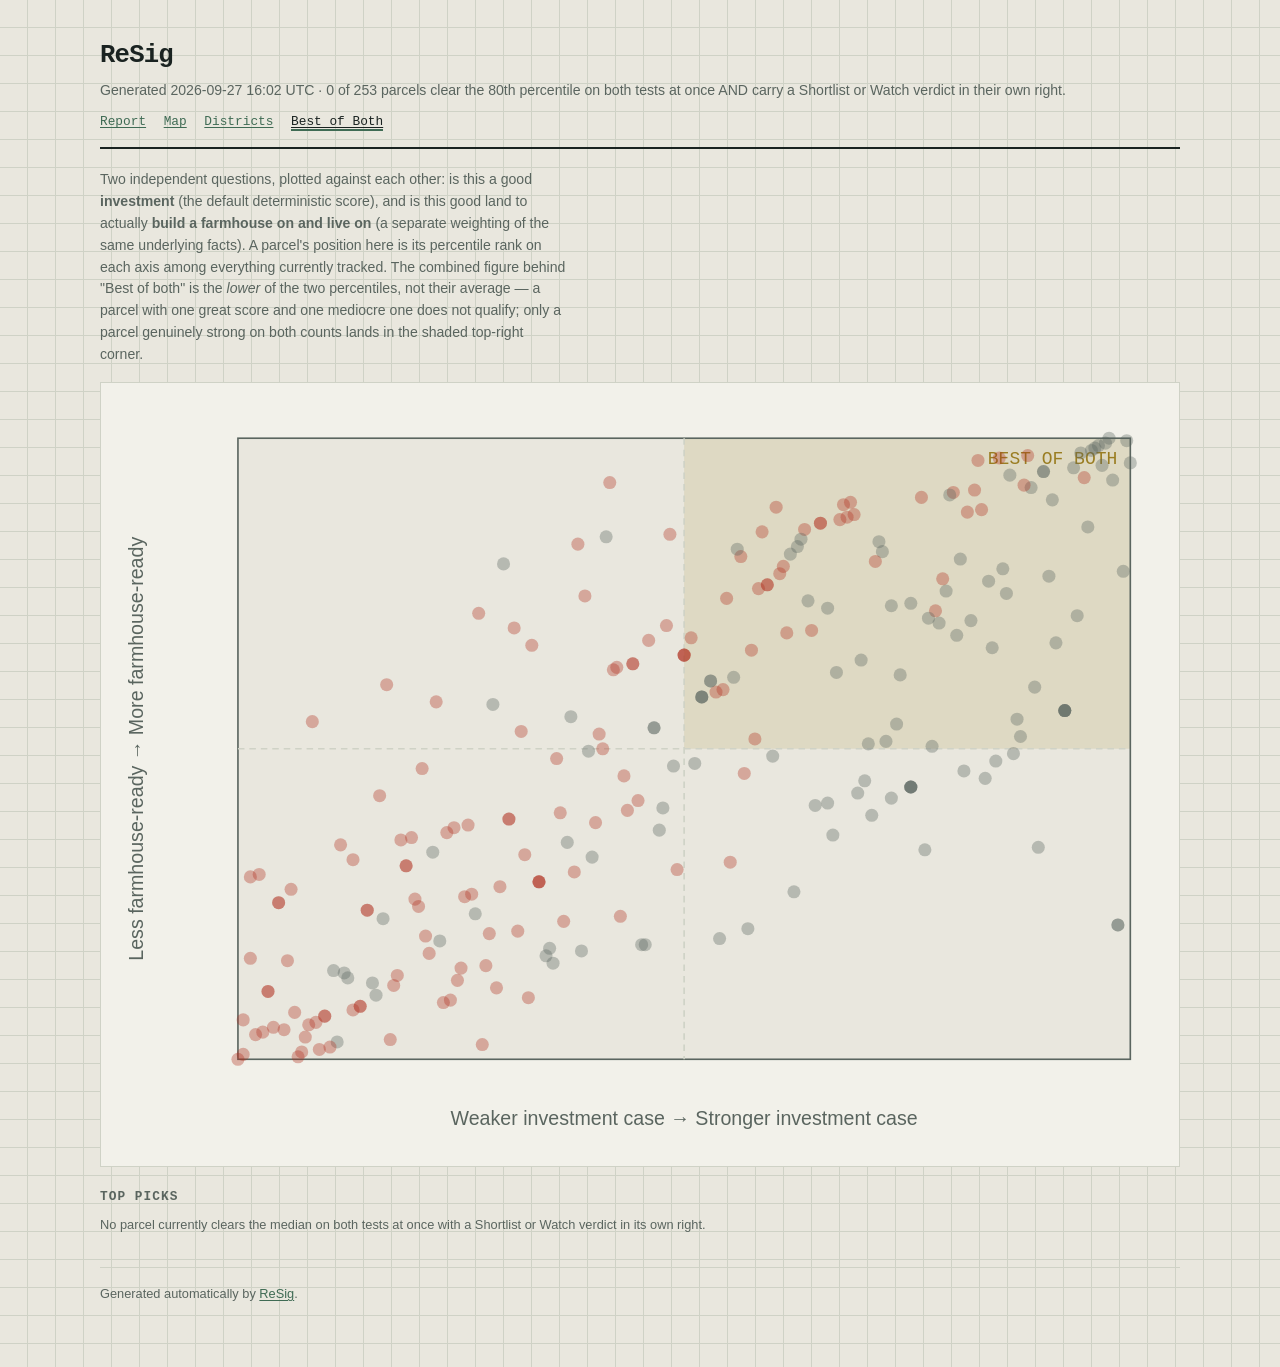
==== commit 5ff9244e: "Update report (2026-09-27T16:02:49Z)" ====
--- a/best-of-both.html
+++ b/best-of-both.html
@@ -143,7 +143,7 @@
 <header class="sheet">
   <div>
     <p class="wordmark">ReSig</p>
-    <p class="sub">Generated 2026-09-27 12:34 UTC · 0 of 252 parcels clear the
+    <p class="sub">Generated 2026-09-27 16:02 UTC · 0 of 253 parcels clear the
       80th percentile on both tests at once AND carry a Shortlist
       or Watch verdict in their own right.</p>
   </div>
@@ -161,7 +161,7 @@
 </p>
 
 <div class="chart-wrap">
-<svg viewBox="0 0 640 460" role="img" aria-label="Investment score versus farmhouse-suitability score, one dot per parcel"><rect x="74" y="24" width="546" height="380" fill="var(--paper)"/><rect x="347.0" y="24" width="273.0" height="190.0" fill="var(--gold)" opacity="0.14"/><rect x="74" y="24" width="546" height="380" fill="none" stroke="var(--ink-soft)" stroke-width="1"/><line x1="347.0" y1="24" x2="347.0" y2="404" stroke="var(--grid)" stroke-dasharray="4,3"/><line x1="74" y1="214.0" x2="620" y2="214.0" stroke="var(--grid)" stroke-dasharray="4,3"/><text x="612" y="40" text-anchor="end" font-size="11" fill="var(--gold)" font-family="var(--mono)">BEST OF BOTH</text><a href="index.html#p-3c12789ec2a33b2a"><circle cx="620.0" cy="39.1" r="4" style="fill:var(--ink-soft)" opacity="0.35"><title>Commercial Land for Rent in Kapan — investment 100th pct, farmhouse 96th pct (low confidence)</title></circle></a><a href="index.html#p-a960d82c58619d6d"><circle cx="617.8" cy="25.5" r="4" style="fill:var(--ink-soft)" opacity="0.35"><title>Land on Sale at Nakhipot — investment 100th pct, farmhouse 100th pct (low confidence)</title></circle></a><a href="index.html#p-d935917e226b5582"><circle cx="615.6" cy="105.8" r="4" style="fill:var(--ink-soft)" opacity="0.35"><title>Land for Sale in Thakre — investment 99th pct, farmhouse 78th pct (low confidence)</title></circle></a><a href="index.html#p-98e5341f382477df"><circle cx="612.4" cy="320.0" r="4" style="fill:var(--ink-soft)" opacity="0.35"><title>hiway toucha land and house for sales urgent — investment 99th pct, farmhouse 22th pct (low confidence)</title></circle></a><a href="index.html#p-a8525ee507dbd38e"><circle cx="612.4" cy="320.0" r="4" style="fill:var(--ink-soft)" opacity="0.35"><title>15 Aana jaga hiway toucha 17metter face — investment 99th pct, farmhouse 22th pct (low confidence)</title></circle></a><a href="index.html#p-e9f309aa2efd473e"><circle cx="609.1" cy="49.7" r="4" style="fill:var(--ink-soft)" opacity="0.35"><title>Land on Sale at Shivaghat — investment 98th pct, farmhouse 93th pct (low confidence)</title></circle></a><a href="index.html#p-f124165d592187a6"><circle cx="606.9" cy="24.0" r="4" style="fill:var(--ink-soft)" opacity="0.35"><title>Residential Land for Sale in Imadol — investment 98th pct, farmhouse 100th pct (low confidence)</title></circle></a><a href="index.html#p-b2535d9df834cb0d"><circle cx="604.8" cy="27.0" r="4" style="fill:var(--ink-soft)" opacity="0.35"><title>Commercial Land for Sale in Sanagaun — investment 97th pct, farmhouse 99th pct (low confidence)</title></circle></a><a href="index.html#p-3112c5cdf3ae9898"><circle cx="602.6" cy="40.7" r="4" style="fill:var(--ink-soft)" opacity="0.35"><title>Land on Sale at Kirtipur Jhulpokhari — investment 97th pct, farmhouse 96th pct (low confidence)</title></circle></a><a href="index.html#p-f8d220b8ddc4831b"><circle cx="600.4" cy="28.5" r="4" style="fill:var(--ink-soft)" opacity="0.35"><title>Commercial Land for Sale at Baluwatar — investment 96th pct, farmhouse 99th pct (low confidence)</title></circle></a><a href="index.html#p-209a9ff8c789afdb"><circle cx="598.2" cy="30.1" r="4" style="fill:var(--ink-soft)" opacity="0.35"><title>Commercial Land for Sale at Bagbazar — investment 96th pct, farmhouse 98th pct (low confidence)</title></circle></a><a href="index.html#p-1a326ec248c3b425"><circle cx="596.1" cy="31.6" r="4" style="fill:var(--ink-soft)" opacity="0.35"><title>Commercial Land for Sale at Sinamangal — investment 96th pct, farmhouse 98th pct (low confidence)</title></circle></a><a href="index.html#p-9a4951554f86f142"><circle cx="593.9" cy="78.5" r="4" style="fill:var(--ink-soft)" opacity="0.35"><title>Land on Sale at Chhampi — investment 95th pct, farmhouse 86th pct (low confidence)</title></circle></a><a href="index.html#p-3c2ca82757402a3b"><circle cx="591.7" cy="48.2" r="4" style="fill:var(--sindoor)" opacity="0.35"><title>Land on Sale at Nakhudol Bhaisepati — investment 95th pct, farmhouse 94th pct (low confidence)</title></circle></a><a href="index.html#p-1645b2f1ffe58a04"><circle cx="589.5" cy="33.1" r="4" style="fill:var(--ink-soft)" opacity="0.35"><title>Commercial Land for Sale in Gothatar — investment 94th pct, farmhouse 98th pct (low confidence)</title></circle></a><a href="index.html#p-316c15afed1bd3ad"><circle cx="587.4" cy="133.0" r="4" style="fill:var(--ink-soft)" opacity="0.35"><title>🏡 LAVISH BUNGALOW FOR RENT | BISHALNAGAR, KATHMANDU✨ A Premi — investment 94th pct, farmhouse 71th pct (low confidence)</title></circle></a><a href="index.html#p-990f5b1c18c774e6"><circle cx="585.2" cy="42.2" r="4" style="fill:var(--ink-soft)" opacity="0.35"><title>Residential Land for Sale at Chapali — investment 94th pct, farmhouse 95th pct (low confidence)</title></circle></a><a href="index.html#p-963768da8fc0fcf1"><circle cx="579.8" cy="189.8" r="4" style="fill:var(--ink-soft)" opacity="0.35"><title>LAND ON SALE AT CHAPAGAUN — investment 93th pct, farmhouse 56th pct (low confidence)</title></circle></a><a href="index.html#p-612f9ea61b07eb21"><circle cx="579.8" cy="189.8" r="4" style="fill:var(--ink-soft)" opacity="0.35"><title>LAND ON SALE AT CHAPAGAUN — investment 93th pct, farmhouse 56th pct (low confidence)</title></circle></a><a href="index.html#p-20fa27a2e74a25a0"><circle cx="579.8" cy="189.8" r="4" style="fill:var(--ink-soft)" opacity="0.35"><title>LAND ON SALE AT CHAPAGAUN — investment 93th pct, farmhouse 56th pct (low confidence)</title></circle></a><a href="index.html#p-e5a11e2611a1c26a"><circle cx="579.8" cy="189.8" r="4" style="fill:var(--ink-soft)" opacity="0.35"><title>LAND ON SALE AT CHAPAGAUN — investment 93th pct, farmhouse 56th pct (low confidence)</title></circle></a><a href="index.html#p-d938139e222aa679"><circle cx="574.3" cy="149.7" r="4" style="fill:var(--ink-soft)" opacity="0.35"><title>Land on Sale at Thankot Nagdhunga — investment 92th pct, farmhouse 67th pct (low confidence)</title></circle></a><a href="index.html#p-1f2910f21db62cb2"><circle cx="572.1" cy="61.8" r="4" style="fill:var(--ink-soft)" opacity="0.35"><title>5 ROPANI COMMERCIAL LAND FOR RENT|BANESHWOR,KATHMANDU — investment 91th pct, farmhouse 90th pct (low confidence)</title></circle></a><a href="index.html#p-01ec0922d55fd368"><circle cx="570.0" cy="108.8" r="4" style="fill:var(--ink-soft)" opacity="0.35"><title>Residential Land for Sale — investment 91th pct, farmhouse 78th pct (low confidence)</title></circle></a><a href="index.html#p-1af68c649ad234c8"><circle cx="566.7" cy="44.4" r="4" style="fill:var(--ink-soft)" opacity="0.35"><title>Commercial Land for Sale in New Baneshwor — investment 90th pct, farmhouse 95th pct (low confidence)</title></circle></a><a href="index.html#p-52485f45154748b3"><circle cx="566.7" cy="44.4" r="4" style="fill:var(--ink-soft)" opacity="0.35"><title>Commercial Land for Sale at New Baneshwor — investment 90th pct, farmhouse 95th pct (low confidence)</title></circle></a><a href="index.html#p-7ac97693006aa82e"><circle cx="563.4" cy="273.8" r="4" style="fill:var(--ink-soft)" opacity="0.35"><title>Land on Sale at Dhading Sangkosh — investment 90th pct, farmhouse 34th pct (low confidence)</title></circle></a><a href="index.html#p-2e98e618d2769325"><circle cx="561.3" cy="54.3" r="4" style="fill:var(--ink-soft)" opacity="0.35"><title>Residential Land for Sale at Baluwatar — investment 89th pct, farmhouse 92th pct (low confidence)</title></circle></a><a href="index.html#p-5802abc5c0b32b04"><circle cx="559.1" cy="34.6" r="4" style="fill:var(--sindoor)" opacity="0.35"><title>Land on Sale at Maharajgunj — investment 89th pct, farmhouse 97th pct (low confidence)</title></circle></a><a href="index.html#p-6c3da8f4e8584703"><circle cx="556.9" cy="52.8" r="4" style="fill:var(--sindoor)" opacity="0.35"><title>10 aana commercial land for sale in Dahachowk Chandragiri Ka — investment 88th pct, farmhouse 92th pct (low confidence)</title></circle></a><a href="index.html#p-e531e31bd0248b71"><circle cx="554.7" cy="207.2" r="4" style="fill:var(--ink-soft)" opacity="0.35"><title>Residential Land for Sale in Thankot — investment 88th pct, farmhouse 52th pct (low confidence)</title></circle></a><a href="index.html#p-ca33aae7d6bd4e05"><circle cx="552.6" cy="195.1" r="4" style="fill:var(--ink-soft)" opacity="0.35"><title>21 aana Land For Rent !!📍Tokha Greenland, Kathmandu — investment 88th pct, farmhouse 55th pct (low confidence)</title></circle></a><a href="index.html#p-36bc25cc10a32e41"><circle cx="550.4" cy="217.8" r="4" style="fill:var(--ink-soft)" opacity="0.35"><title>Land on Sale at Dahachowk — investment 87th pct, farmhouse 49th pct (low confidence)</title></circle></a><a href="index.html#p-3c18845c3e5b70c5"><circle cx="548.2" cy="199.6" r="4" style="fill:var(--ink-soft)" opacity="0.35"><title>Residental Land On Sale At Bhaisepati — investment 87th pct, farmhouse 54th pct (low confidence)</title></circle></a><a href="index.html#p-892d2bf542212f79"><circle cx="546.0" cy="46.7" r="4" style="fill:var(--ink-soft)" opacity="0.35"><title>Residential Land for Sale in Godamchaur — investment 86th pct, farmhouse 94th pct (low confidence)</title></circle></a><a href="index.html#p-e9ae6f44cef830a0"><circle cx="543.9" cy="119.4" r="4" style="fill:var(--ink-soft)" opacity="0.35"><title>Plotting land On Sale At Lele ,Lalitpur — investment 86th pct, farmhouse 75th pct (low confidence)</title></circle></a><a href="index.html#p-0426338d34e69b75"><circle cx="541.7" cy="104.2" r="4" style="fill:var(--ink-soft)" opacity="0.35"><title>Residential Land for Sale in Imadol — investment 86th pct, farmhouse 79th pct (low confidence)</title></circle></a><a href="index.html#p-fdc3cb3e3785d651"><circle cx="539.5" cy="36.1" r="4" style="fill:var(--sindoor)" opacity="0.35"><title>Land on Sale at Chamati — investment 85th pct, farmhouse 97th pct (low confidence)</title></circle></a><a href="index.html#p-74a9d9990fa70ed4"><circle cx="537.3" cy="222.3" r="4" style="fill:var(--ink-soft)" opacity="0.35"><title>1 katha land for sale in Gitanagar Bharatpur — investment 85th pct, farmhouse 48th pct (low confidence)</title></circle></a><a href="index.html#p-9b8abcc853cc70a8"><circle cx="535.2" cy="152.7" r="4" style="fill:var(--ink-soft)" opacity="0.35"><title>4 aana 1 paisa and 4 aana  3 paisa land for sale in Matatirt — investment 84th pct, farmhouse 66th pct (low confidence)</title></circle></a><a href="index.html#p-068aeda438d90763"><circle cx="533.0" cy="111.8" r="4" style="fill:var(--ink-soft)" opacity="0.35"><title>Land on Sale at Goldhunga Baikhu — investment 84th pct, farmhouse 77th pct (low confidence)</title></circle></a><a href="index.html#p-af9414f7e6231e8a"><circle cx="530.8" cy="232.9" r="4" style="fill:var(--ink-soft)" opacity="0.35"><title>land on sale @ Bhutkhel Kirtipur 6 — investment 84th pct, farmhouse 45th pct (low confidence)</title></circle></a><a href="index.html#p-979259c079f7f240"><circle cx="528.6" cy="67.9" r="4" style="fill:var(--sindoor)" opacity="0.35"><title>Land on Sale at Jawalakhel — investment 83th pct, farmhouse 88th pct (low confidence)</title></circle></a><a href="index.html#p-f86be8b53a535a36"><circle cx="526.5" cy="37.6" r="4" style="fill:var(--sindoor)" opacity="0.35"><title>Land on Sale at Sano Bharyang — investment 83th pct, farmhouse 96th pct (low confidence)</title></circle></a><a href="index.html#p-96280a4ee81c9bbb"><circle cx="524.3" cy="55.8" r="4" style="fill:var(--sindoor)" opacity="0.35"><title>Land on Sale at Pulchowk — investment 82th pct, farmhouse 92th pct (low confidence)</title></circle></a><a href="index.html#p-3fdf523f615a82b0"><circle cx="522.1" cy="136.0" r="4" style="fill:var(--ink-soft)" opacity="0.35"><title>Residential Land for Sale in Imadol — investment 82th pct, farmhouse 71th pct (low confidence)</title></circle></a><a href="index.html#p-e4b720b49b7aa573"><circle cx="519.9" cy="69.4" r="4" style="fill:var(--sindoor)" opacity="0.35"><title>Land on Sale at Purano Naikap — investment 82th pct, farmhouse 88th pct (low confidence)</title></circle></a><a href="index.html#p-fa9666a33225ca65"><circle cx="517.8" cy="228.4" r="4" style="fill:var(--ink-soft)" opacity="0.35"><title>LAND ON SALE AT BISTACHAP — investment 81th pct, farmhouse 46th pct (low confidence)</title></circle></a><a href="index.html#p-368622302d0acafe"><circle cx="515.6" cy="98.2" r="4" style="fill:var(--ink-soft)" opacity="0.35"><title>Residential Land for Sale at Baluwatar — investment 81th pct, farmhouse 80th pct (low confidence)</title></circle></a><a href="index.html#p-170c586a13817214"><circle cx="513.4" cy="145.1" r="4" style="fill:var(--ink-soft)" opacity="0.35"><title>6 piece land for sale in Matatirtha Chandragiri Kathmandu — investment 80th pct, farmhouse 68th pct (low confidence)</title></circle></a><a href="index.html#p-64d1e7f531bf6867"><circle cx="511.2" cy="57.3" r="4" style="fill:var(--sindoor)" opacity="0.35"><title>3 aana commercial land for sale in Tokha Height Kathmandu — investment 80th pct, farmhouse 91th pct (low confidence)</title></circle></a><a href="index.html#p-bebb0da9c721f9f5"><circle cx="509.1" cy="58.8" r="4" style="fill:var(--ink-soft)" opacity="0.35"><title>Residential Land for Sale at Gothatar — investment 80th pct, farmhouse 91th pct (low confidence)</title></circle></a><a href="index.html#p-368818a5c2e832f6"><circle cx="506.9" cy="117.9" r="4" style="fill:var(--ink-soft)" opacity="0.35"><title>Residential Land for Sale at Bistagaun — investment 79th pct, farmhouse 75th pct (low confidence)</title></circle></a><a href="index.html#p-b567ed6657759b4b"><circle cx="504.7" cy="110.3" r="4" style="fill:var(--sindoor)" opacity="0.35"><title>Land on Sale at Dhapakhel — investment 79th pct, farmhouse 77th pct (low confidence)</title></circle></a><a href="index.html#p-5e1c99d452810876"><circle cx="502.5" cy="137.5" r="4" style="fill:var(--ink-soft)" opacity="0.35"><title>Land on Sale at Birgunj — investment 78th pct, farmhouse 70th pct (low confidence)</title></circle></a><a href="index.html#p-42368e75411b4a6c"><circle cx="500.4" cy="130.0" r="4" style="fill:var(--sindoor)" opacity="0.35"><title>Land on Sale at Dhapakhel — investment 78th pct, farmhouse 72th pct (low confidence)</title></circle></a><a href="index.html#p-ded3324884a96fbd"><circle cx="498.2" cy="213.2" r="4" style="fill:var(--ink-soft)" opacity="0.35"><title>54 ana land for in budanilkantha height — investment 78th pct, farmhouse 50th pct (low confidence)</title></circle></a><a href="index.html#p-62176c35b2fcaacd"><circle cx="496.0" cy="134.5" r="4" style="fill:var(--ink-soft)" opacity="0.35"><title>Commercial Land for Sale at Baluwatar — investment 77th pct, farmhouse 71th pct (low confidence)</title></circle></a><a href="index.html#p-6617190d10756c51"><circle cx="493.8" cy="275.3" r="4" style="fill:var(--ink-soft)" opacity="0.35"><title>14 piece plotting land for sale in Matatirtha Dhaksi Kathman — investment 77th pct, farmhouse 34th pct (low confidence)</title></circle></a><a href="index.html#p-cd67b5b4f9129a22"><circle cx="491.7" cy="60.3" r="4" style="fill:var(--sindoor)" opacity="0.35"><title>Land on Sale at Baluwatar — investment 76th pct, farmhouse 90th pct (low confidence)</title></circle></a><a href="index.html#p-988099e53c76cf56"><circle cx="486.2" cy="237.5" r="4" style="fill:var(--ink-soft)" opacity="0.35"><title>land for rent — investment 75th pct, farmhouse 44th pct (low confidence)</title></circle></a><a href="index.html#p-c7a46c102cbdc90b"><circle cx="486.2" cy="237.5" r="4" style="fill:var(--ink-soft)" opacity="0.35"><title>land for rent in pasikot — investment 75th pct, farmhouse 44th pct (low confidence)</title></circle></a><a href="index.html#p-54b76462b521c9f4"><circle cx="486.2" cy="125.4" r="4" style="fill:var(--ink-soft)" opacity="0.35"><title>7.5 ropani Land For Rent !!📍mitrwpark, Kathmandu — investment 75th pct, farmhouse 73th pct (low confidence)</title></circle></a><a href="index.html#p-afece3cb2e1f3c44"><circle cx="486.2" cy="237.5" r="4" style="fill:var(--ink-soft)" opacity="0.35"><title>5 aana Land For Rent !!📍Handigaun, Kathmandu — investment 75th pct, farmhouse 44th pct (low confidence)</title></circle></a><a href="index.html#p-eae59f23129d2b49"><circle cx="480.8" cy="169.3" r="4" style="fill:var(--ink-soft)" opacity="0.35"><title>Residential Land for Sale at Godamchaur — investment 75th pct, farmhouse 62th pct (low confidence)</title></circle></a><a href="index.html#p-4a359002c788ca07"><circle cx="478.6" cy="198.1" r="4" style="fill:var(--ink-soft)" opacity="0.35"><title>Residential Land for Sale in Imadol — investment 74th pct, farmhouse 54th pct (low confidence)</title></circle></a><a href="index.html#p-cc1713359f833239"><circle cx="475.3" cy="126.9" r="4" style="fill:var(--ink-soft)" opacity="0.35"><title>🏞️ **10 ROPANI LAND FOR RENT**  📍 **Dhumbarahi, Kathmandu** — investment 74th pct, farmhouse 73th pct (low confidence)</title></circle></a><a href="index.html#p-3a15a2e664866957"><circle cx="475.3" cy="243.5" r="4" style="fill:var(--ink-soft)" opacity="0.35"><title>LAND FOR RENT|DHUMBARHI,KATHMANDU — investment 74th pct, farmhouse 42th pct (low confidence)</title></circle></a><a href="index.html#p-7db98823ad5fe661"><circle cx="472.1" cy="210.2" r="4" style="fill:var(--ink-soft)" opacity="0.35"><title>Residential Land for Sale in Harisiddhi — investment 73th pct, farmhouse 51th pct (low confidence)</title></circle></a><a href="index.html#p-94b2ac09a2171e96"><circle cx="469.9" cy="93.6" r="4" style="fill:var(--ink-soft)" opacity="0.35"><title>4 aana land for sale in Damauli Vyas-5 Ranitari — investment 73th pct, farmhouse 82th pct (low confidence)</title></circle></a><a href="index.html#p-16c75f04ebbd067e"><circle cx="467.7" cy="87.6" r="4" style="fill:var(--ink-soft)" opacity="0.35"><title>Land for sale in Pasikot — investment 72th pct, farmhouse 83th pct (low confidence)</title></circle></a><a href="index.html#p-770c49b5ddaf3180"><circle cx="465.6" cy="99.7" r="4" style="fill:var(--sindoor)" opacity="0.35"><title>Land on Sale at Chyaudada — investment 72th pct, farmhouse 80th pct (low confidence)</title></circle></a><a href="index.html#p-d36798738c6763a4"><circle cx="463.4" cy="254.1" r="4" style="fill:var(--ink-soft)" opacity="0.35"><title>Land For sale !!📍Pasikot, Kathmandu — investment 71th pct, farmhouse 39th pct (low confidence)</title></circle></a><a href="index.html#p-bc2d4c833d9a3193"><circle cx="461.2" cy="211.7" r="4" style="fill:var(--ink-soft)" opacity="0.35"><title>Residential Land for Sale in Bishundole — investment 71th pct, farmhouse 51th pct (low confidence)</title></circle></a><a href="index.html#p-0f5d6bbccde2a4bc"><circle cx="459.0" cy="234.4" r="4" style="fill:var(--ink-soft)" opacity="0.35"><title>Residential Land on sell at Machhegaun, Bhakteparti, KTM — investment 71th pct, farmhouse 45th pct (low confidence)</title></circle></a><a href="index.html#p-d5c5f369127f8773"><circle cx="456.9" cy="160.3" r="4" style="fill:var(--ink-soft)" opacity="0.35"><title>Residential Land for Sale in Pasikot — investment 70th pct, farmhouse 64th pct (low confidence)</title></circle></a><a href="index.html#p-63c902841c5279f7"><circle cx="454.7" cy="240.5" r="4" style="fill:var(--ink-soft)" opacity="0.35"><title>Residential Land for Sale in Satdobato — investment 70th pct, farmhouse 43th pct (low confidence)</title></circle></a><a href="index.html#p-bf9d4fe36bf699e9"><circle cx="452.5" cy="70.9" r="4" style="fill:var(--sindoor)" opacity="0.35"><title>Land on Sale at Dallu — investment 69th pct, farmhouse 88th pct (low confidence)</title></circle></a><a href="index.html#p-9245245c6d275e98"><circle cx="450.3" cy="63.4" r="4" style="fill:var(--sindoor)" opacity="0.35"><title>Commercial 34.5 aana land for sale in MID Baneshwor — investment 69th pct, farmhouse 90th pct (low confidence)</title></circle></a><a href="index.html#p-05c12bc73607ed9e"><circle cx="448.2" cy="72.4" r="4" style="fill:var(--sindoor)" opacity="0.35"><title>Land on Sale at Chamati — investment 69th pct, farmhouse 87th pct (low confidence)</title></circle></a><a href="index.html#p-8c8f69040e8125b4"><circle cx="446.0" cy="64.9" r="4" style="fill:var(--sindoor)" opacity="0.35"><title>Land on Sale at Chabahil — investment 68th pct, farmhouse 89th pct (low confidence)</title></circle></a><a href="index.html#p-3405479f69a2ae08"><circle cx="443.8" cy="74.0" r="4" style="fill:var(--sindoor)" opacity="0.35"><title>Land on Sale at Banasthali — investment 68th pct, farmhouse 87th pct (low confidence)</title></circle></a><a href="index.html#p-3a4c5d53c0106d5a"><circle cx="441.6" cy="167.8" r="4" style="fill:var(--ink-soft)" opacity="0.35"><title>Commercial Land for Sale in Lakhechaur — investment 67th pct, farmhouse 62th pct (low confidence)</title></circle></a><a href="index.html#p-7e8b2041a67af7d3"><circle cx="439.5" cy="266.2" r="4" style="fill:var(--ink-soft)" opacity="0.35"><title>Land For sale  !! 📍Tarkeshowr — investment 67th pct, farmhouse 36th pct (low confidence)</title></circle></a><a href="index.html#p-10b55ead4517c783"><circle cx="436.2" cy="128.5" r="4" style="fill:var(--ink-soft)" opacity="0.35"><title>🏞️ **7.5 ROPANI LAND FOR RENT**  📍 **Chabahil, Kathmandu** — investment 66th pct, farmhouse 73th pct (low confidence)</title></circle></a><a href="index.html#p-eff3a32c3dd59404"><circle cx="436.2" cy="246.5" r="4" style="fill:var(--ink-soft)" opacity="0.35"><title>LAND FOR RENT|CHABAHIL,KATHMANDU — investment 66th pct, farmhouse 41th pct (low confidence)</title></circle></a><a href="index.html#p-babc198aa5148dfa"><circle cx="431.8" cy="76.2" r="4" style="fill:var(--sindoor)" opacity="0.35"><title>Land on Sale at Pasikot — investment 66th pct, farmhouse 86th pct (low confidence)</title></circle></a><a href="index.html#p-c88eac480dbc6f1f"><circle cx="431.8" cy="76.2" r="4" style="fill:var(--sindoor)" opacity="0.35"><title>Land on Sale at Chapali Bhangal — investment 66th pct, farmhouse 86th pct (low confidence)</title></circle></a><a href="index.html#p-f037e6fe3c0bad24"><circle cx="428.6" cy="248.1" r="4" style="fill:var(--ink-soft)" opacity="0.35"><title>Bhangal Sundarbasti Land For Sale — investment 65th pct, farmhouse 41th pct (low confidence)</title></circle></a><a href="index.html#p-84d5249b5bb593e5"><circle cx="426.4" cy="142.1" r="4" style="fill:var(--sindoor)" opacity="0.35"><title>Residential Land for Sale in Chasidol — investment 65th pct, farmhouse 69th pct (low confidence)</title></circle></a><a href="index.html#p-5a23cd3a6ea957ff"><circle cx="424.2" cy="123.9" r="4" style="fill:var(--ink-soft)" opacity="0.35"><title>Residential Land for Sale in Lubhu — investment 64th pct, farmhouse 74th pct (low confidence)</title></circle></a><a href="index.html#p-8802bf719e6737d7"><circle cx="422.0" cy="80.0" r="4" style="fill:var(--sindoor)" opacity="0.35"><title>Land on Sale at Sitapaila — investment 64th pct, farmhouse 85th pct (low confidence)</title></circle></a><a href="index.html#p-c818f0b1dee4cb6c"><circle cx="419.9" cy="86.1" r="4" style="fill:var(--ink-soft)" opacity="0.35"><title>3 aana land for sale in Taathali 9 Chitapol Bhaktapur — investment 63th pct, farmhouse 84th pct (low confidence)</title></circle></a><a href="index.html#p-115e49ecef42c4d4"><circle cx="417.7" cy="90.6" r="4" style="fill:var(--ink-soft)" opacity="0.35"><title>Commercial Land for Sale in Lakeside, Pokhara — investment 63th pct, farmhouse 82th pct (low confidence)</title></circle></a><a href="index.html#p-a54648dc031ece81"><circle cx="415.5" cy="299.5" r="4" style="fill:var(--ink-soft)" opacity="0.35"><title>4 aana land for sale at Baadbhanjhyang Dahachowk — investment 63th pct, farmhouse 27th pct (low confidence)</title></circle></a><a href="index.html#p-e23c1c39a8e1b000"><circle cx="413.3" cy="95.2" r="4" style="fill:var(--ink-soft)" opacity="0.35"><title>3 aana 4 aana 9 aana land piece on sale in Changunarayan Bha — investment 62th pct, farmhouse 81th pct (low confidence)</title></circle></a><a href="index.html#p-9dfac59d59465ac1"><circle cx="411.2" cy="143.6" r="4" style="fill:var(--sindoor)" opacity="0.35"><title>Land on Sale at Thecho — investment 62th pct, farmhouse 69th pct (low confidence)</title></circle></a><a href="index.html#p-15c12097c1d985be"><circle cx="409.0" cy="102.7" r="4" style="fill:var(--sindoor)" opacity="0.35"><title>Land on Sale at Lolang Goldhunga — investment 61th pct, farmhouse 79th pct (low confidence)</title></circle></a><a href="index.html#p-26e798e45c572107"><circle cx="406.8" cy="107.3" r="4" style="fill:var(--sindoor)" opacity="0.35"><title>Land on Sale at Machhapokhari Basantanagar — investment 61th pct, farmhouse 78th pct (low confidence)</title></circle></a><a href="index.html#p-fab6fee409c48351"><circle cx="404.6" cy="66.4" r="4" style="fill:var(--sindoor)" opacity="0.35"><title>8 aana commercial land for sale / rent in Gokarneshwor Kathm — investment 61th pct, farmhouse 89th pct (low confidence)</title></circle></a><a href="index.html#p-3a9067322245c68d"><circle cx="402.5" cy="219.3" r="4" style="fill:var(--ink-soft)" opacity="0.35"><title>Lalitpur bista xap ma jagga — investment 60th pct, farmhouse 49th pct (low confidence)</title></circle></a><a href="index.html#p-d072fd7a7451ebe6"><circle cx="399.2" cy="114.1" r="4" style="fill:var(--sindoor)" opacity="0.35"><title>Residential Land for Sale in Deuwa Chowk — investment 60th pct, farmhouse 76th pct (low confidence)</title></circle></a><a href="index.html#p-968675f303934381"><circle cx="399.2" cy="114.1" r="4" style="fill:var(--sindoor)" opacity="0.35"><title>Residential Land for Sale at Suryadarshan Height — investment 60th pct, farmhouse 76th pct (low confidence)</title></circle></a><a href="index.html#p-53c7dc42c43de2a5"><circle cx="395.9" cy="81.5" r="4" style="fill:var(--sindoor)" opacity="0.35"><title>Land on Sale at Arubari Gokarneshwar — investment 59th pct, farmhouse 85th pct (low confidence)</title></circle></a><a href="index.html#p-ad8fbabbc5e84e7c"><circle cx="393.8" cy="116.4" r="4" style="fill:var(--sindoor)" opacity="0.35"><title>4 To 6 aana land for sale at satdobato — investment 59th pct, farmhouse 76th pct (low confidence)</title></circle></a><a href="index.html#p-59d10129747eb26b"><circle cx="391.6" cy="208.7" r="4" style="fill:var(--sindoor)" opacity="0.35"><title>Residential land for sale/sell in Hattiban, Lalitpur, Nepal  — investment 58th pct, farmhouse 51th pct (low confidence)</title></circle></a><a href="index.html#p-3f016a403d3987b9"><circle cx="389.4" cy="154.2" r="4" style="fill:var(--sindoor)" opacity="0.35"><title>Residential Land for Sale in Imadol — investment 58th pct, farmhouse 66th pct (low confidence)</title></circle></a><a href="index.html#p-139144660ec3d21f"><circle cx="387.2" cy="322.2" r="4" style="fill:var(--ink-soft)" opacity="0.35"><title>3 piece land for sale in Machhegaun, Near Khusi Khusi Chowk, — investment 57th pct, farmhouse 22th pct (low confidence)</title></circle></a><a href="index.html#p-a6307a5e37349d98"><circle cx="385.1" cy="229.9" r="4" style="fill:var(--sindoor)" opacity="0.35"><title>Land on Sale at Khumaltar Icimod — investment 57th pct, farmhouse 46th pct (low confidence)</title></circle></a><a href="index.html#p-6637e7f1e168aa53"><circle cx="382.9" cy="96.7" r="4" style="fill:var(--sindoor)" opacity="0.35"><title>Commercial land on sale at Baluwatar — investment 57th pct, farmhouse 81th pct (low confidence)</title></circle></a><a href="index.html#p-97d8ff655ee2f2b0"><circle cx="380.7" cy="92.1" r="4" style="fill:var(--ink-soft)" opacity="0.35"><title>Land for Sale at Gothatar — investment 56th pct, farmhouse 82th pct (low confidence)</title></circle></a><a href="index.html#p-c71430cc6fa8782f"><circle cx="378.5" cy="170.9" r="4" style="fill:var(--ink-soft)" opacity="0.35"><title>Tukra jagga dhulikhel Deurali — investment 56th pct, farmhouse 61th pct (low confidence)</title></circle></a><a href="index.html#p-50377a31ea4d1b08"><circle cx="376.4" cy="282.9" r="4" style="fill:var(--sindoor)" opacity="0.35"><title>Land on Sale at Chhampi — investment 55th pct, farmhouse 32th pct (low confidence)</title></circle></a><a href="index.html#p-7c7cc62dc478395f"><circle cx="374.2" cy="122.4" r="4" style="fill:var(--sindoor)" opacity="0.35"><title>Land on Sale at Ichangu Narayan — investment 55th pct, farmhouse 74th pct (low confidence)</title></circle></a><a href="index.html#p-1bdc06c7d0eaa78a"><circle cx="372.0" cy="176.9" r="4" style="fill:var(--sindoor)" opacity="0.35"><title>Land on Sale at Grande Hospital Tokha — investment 55th pct, farmhouse 60th pct (low confidence)</title></circle></a><a href="index.html#p-9b31385c62ba69a1"><circle cx="369.8" cy="328.3" r="4" style="fill:var(--ink-soft)" opacity="0.35"><title>4 aana land for sale in Dahachowk Near Medical College — investment 54th pct, farmhouse 20th pct (low confidence)</title></circle></a><a href="index.html#p-935af85b6ecfc041"><circle cx="367.7" cy="178.4" r="4" style="fill:var(--sindoor)" opacity="0.35"><title>Land on Sale at Basundhara — investment 54th pct, farmhouse 59th pct (low confidence)</title></circle></a><a href="index.html#p-70b506606161aaff"><circle cx="364.4" cy="173.1" r="4" style="fill:var(--ink-soft)" opacity="0.35"><title>Land for Sale in Budhanilkantha — investment 53th pct, farmhouse 61th pct (low confidence)</title></circle></a><a href="index.html#p-02665ecb4c244289"><circle cx="364.4" cy="173.1" r="4" style="fill:var(--ink-soft)" opacity="0.35"><title>Land on Sale at Narayanthan Taulung — investment 53th pct, farmhouse 61th pct (low confidence)</title></circle></a><a href="index.html#p-8a6c2ccd807cae85"><circle cx="359.0" cy="181.5" r="4" style="fill:var(--ink-soft)" opacity="0.35"><title>Land for Sale at Chapali — investment 52th pct, farmhouse 59th pct (low confidence)</title></circle></a><a href="index.html#p-f736aa708f639020"><circle cx="359.0" cy="181.5" r="4" style="fill:var(--ink-soft)" opacity="0.35"><title>Land for Sale at Bansbari — investment 52th pct, farmhouse 59th pct (low confidence)</title></circle></a><a href="index.html#p-97f4a6e6365e58a6"><circle cx="359.0" cy="181.5" r="4" style="fill:var(--ink-soft)" opacity="0.35"><title>Land for Sale in Chapali — investment 52th pct, farmhouse 59th pct (low confidence)</title></circle></a><a href="index.html#p-3395d0d3388e1f4b"><circle cx="354.6" cy="223.8" r="4" style="fill:var(--ink-soft)" opacity="0.35"><title>Residential Land for Sale at Godamchaur — investment 51th pct, farmhouse 47th pct (low confidence)</title></circle></a><a href="index.html#p-40870b387a4bfd2b"><circle cx="352.4" cy="146.6" r="4" style="fill:var(--sindoor)" opacity="0.35"><title>Land on Sale at Kapan Height — investment 51th pct, farmhouse 68th pct (low confidence)</title></circle></a><a href="index.html#p-9ac2ca669f93ae52"><circle cx="348.1" cy="157.2" r="4" style="fill:var(--sindoor)" opacity="0.35"><title>Residential Land for Sale at Ekatabasti — investment 50th pct, farmhouse 65th pct (low confidence)</title></circle></a><a href="index.html#p-11cb8724d574bea3"><circle cx="348.1" cy="157.2" r="4" style="fill:var(--sindoor)" opacity="0.35"><title>Residential Land for Sale in Chapali — investment 50th pct, farmhouse 65th pct (low confidence)</title></circle></a><a href="index.html#p-cb3085011937e8d2"><circle cx="348.1" cy="157.2" r="4" style="fill:var(--sindoor)" opacity="0.35"><title>Commercial Land for Sale in Chapali — investment 50th pct, farmhouse 65th pct (low confidence)</title></circle></a><a href="index.html#p-e778d17770ca6cbe"><circle cx="343.7" cy="287.4" r="4" style="fill:var(--sindoor)" opacity="0.35"><title>Land on Sale at Khumaltar Dhapakhel — investment 49th pct, farmhouse 31th pct (low confidence)</title></circle></a><a href="index.html#p-c2c6a74463fe853a"><circle cx="341.6" cy="225.4" r="4" style="fill:var(--ink-soft)" opacity="0.35"><title>Residential Land for Sale in Lubhu — investment 49th pct, farmhouse 47th pct (low confidence)</title></circle></a><a href="index.html#p-ea0e81c4ed0bd34a"><circle cx="339.4" cy="83.0" r="4" style="fill:var(--sindoor)" opacity="0.35"><title>Residential Land for Sale at Katunje — investment 49th pct, farmhouse 84th pct (low confidence)</title></circle></a><a href="index.html#p-abfd71cbbbd120ac"><circle cx="337.2" cy="139.1" r="4" style="fill:var(--sindoor)" opacity="0.35"><title>Land on Sale at Raniban Tinghare — investment 48th pct, farmhouse 70th pct (low confidence)</title></circle></a><a href="index.html#p-c1a153fbe6f7f114"><circle cx="335.0" cy="249.6" r="4" style="fill:var(--ink-soft)" opacity="0.35"><title>Residential Land for Sale in Tikathali — investment 48th pct, farmhouse 41th pct (low confidence)</title></circle></a><a href="index.html#p-b8bfed4c8b1be08f"><circle cx="332.9" cy="263.2" r="4" style="fill:var(--ink-soft)" opacity="0.35"><title>Land for Sale, Area १० धुर घडेरी — investment 47th pct, farmhouse 37th pct (low confidence)</title></circle></a><a href="index.html#p-6db5d75f11e9e419"><circle cx="329.6" cy="201.9" r="4" style="fill:var(--ink-soft)" opacity="0.35"><title>Land for Sale at Suryadarshan Height — investment 47th pct, farmhouse 53th pct (low confidence)</title></circle></a><a href="index.html#p-47f701cf0395b530"><circle cx="329.6" cy="201.9" r="4" style="fill:var(--ink-soft)" opacity="0.35"><title>Land for sale in Narayanthan — investment 47th pct, farmhouse 53th pct (low confidence)</title></circle></a><a href="index.html#p-4b06c82de24a27e1"><circle cx="326.3" cy="148.1" r="4" style="fill:var(--sindoor)" opacity="0.35"><title>Land on Sale at Swayambhu Sitapaila — investment 46th pct, farmhouse 67th pct (low confidence)</title></circle></a><a href="index.html#p-a4db501a9a3a580c"><circle cx="324.2" cy="332.1" r="4" style="fill:var(--ink-soft)" opacity="0.35"><title>Land for Sale in Bista Gaun, Kirtipur — investment 46th pct, farmhouse 19th pct (low confidence)</title></circle></a><a href="index.html#p-e64f503582e2a106"><circle cx="322.0" cy="332.1" r="4" style="fill:var(--ink-soft)" opacity="0.35"><title>Plotted Land for sale Macchegau Kirtipur — investment 45th pct, farmhouse 19th pct (low confidence)</title></circle></a><a href="index.html#p-18f32cc4d71c750a"><circle cx="319.8" cy="245.0" r="4" style="fill:var(--sindoor)" opacity="0.35"><title>Residential Land for Sale in Imadol — investment 45th pct, farmhouse 42th pct (low confidence)</title></circle></a><a href="index.html#p-f57037a35fd64ccb"><circle cx="316.5" cy="162.5" r="4" style="fill:var(--sindoor)" opacity="0.35"><title>Land on Sale at Narayanthan — investment 44th pct, farmhouse 64th pct (low confidence)</title></circle></a><a href="index.html#p-73466f6438173e8f"><circle cx="316.5" cy="162.5" r="4" style="fill:var(--sindoor)" opacity="0.35"><title>Land on Sale at Budhanilkantha — investment 44th pct, farmhouse 64th pct (low confidence)</title></circle></a><a href="index.html#p-960ede985c9ff05f"><circle cx="313.3" cy="251.1" r="4" style="fill:var(--sindoor)" opacity="0.35"><title>Residential Land for Sale in Imadol — investment 44th pct, farmhouse 40th pct (low confidence)</title></circle></a><a href="index.html#p-668865b59ebbd8fd"><circle cx="311.1" cy="231.4" r="4" style="fill:var(--sindoor)" opacity="0.35"><title>Land for sale in Tokha — investment 43th pct, farmhouse 45th pct (low confidence)</title></circle></a><a href="index.html#p-2dedc42c506fc74f"><circle cx="308.9" cy="314.7" r="4" style="fill:var(--sindoor)" opacity="0.35"><title>10 anaa 2 paisa ghaderi land for sale in Kirtipur Kathmandu — investment 43th pct, farmhouse 24th pct (low confidence)</title></circle></a><a href="index.html#p-cea1a4b784e84e7f"><circle cx="306.8" cy="164.8" r="4" style="fill:var(--sindoor)" opacity="0.35"><title>Land on Sale at Thulo Bharyang — investment 43th pct, farmhouse 63th pct (low confidence)</title></circle></a><a href="index.html#p-6e7c4a5662ead6bb"><circle cx="304.6" cy="166.3" r="4" style="fill:var(--sindoor)" opacity="0.35"><title>Land on Sale at Sitapaila — investment 42th pct, farmhouse 63th pct (low confidence)</title></circle></a><a href="index.html#p-0e0da34ddcab12ca"><circle cx="302.4" cy="51.3" r="4" style="fill:var(--sindoor)" opacity="0.35"><title>5 Ropani Land for sale in Naxal, Kathmandu — investment 42th pct, farmhouse 93th pct (low confidence)</title></circle></a><a href="index.html#p-005c8cb9f6876c9a"><circle cx="300.2" cy="84.6" r="4" style="fill:var(--ink-soft)" opacity="0.35"><title>Residential Land for Sale in Itahari — investment 41th pct, farmhouse 84th pct (low confidence)</title></circle></a><a href="index.html#p-94fad1ba8aa03be5"><circle cx="298.1" cy="214.8" r="4" style="fill:var(--sindoor)" opacity="0.35"><title>Land on Sale at Khusibu Nayabazar — investment 41th pct, farmhouse 50th pct (low confidence)</title></circle></a><a href="index.html#p-b3771729e3cc06c1"><circle cx="295.9" cy="205.7" r="4" style="fill:var(--sindoor)" opacity="0.35"><title>Land on Sale at Attarkhel Jorpati — investment 41th pct, farmhouse 52th pct (low confidence)</title></circle></a><a href="index.html#p-0226325f636787b0"><circle cx="293.7" cy="258.7" r="4" style="fill:var(--sindoor)" opacity="0.35"><title>Land on Sale at Narayanthan Height — investment 40th pct, farmhouse 38th pct (low confidence)</title></circle></a><a href="index.html#p-a8e2852b82821889"><circle cx="291.5" cy="279.9" r="4" style="fill:var(--ink-soft)" opacity="0.35"><title>Lalitpur ma sasto ma 4 aana jagga  — investment 40th pct, farmhouse 33th pct (low confidence)</title></circle></a><a href="index.html#p-02f95be6ef83c300"><circle cx="289.4" cy="216.3" r="4" style="fill:var(--ink-soft)" opacity="0.35"><title>Land on Sale at Balambu — investment 39th pct, farmhouse 49th pct (low confidence)</title></circle></a><a href="index.html#p-4a70072fd428647a"><circle cx="287.2" cy="120.9" r="4" style="fill:var(--sindoor)" opacity="0.35"><title>Land on sale 250m form sano gau bhatvateni  — investment 39th pct, farmhouse 75th pct (low confidence)</title></circle></a><a href="index.html#p-307b810413766cf9"><circle cx="285.0" cy="335.9" r="4" style="fill:var(--ink-soft)" opacity="0.35"><title>Land for Sale in Ramailo Danda, Tokha-2 — investment 39th pct, farmhouse 18th pct (low confidence)</title></circle></a><a href="index.html#p-e9e240c964015add"><circle cx="282.8" cy="89.1" r="4" style="fill:var(--sindoor)" opacity="0.35"><title>Land on Sale at Narayanthan Height — investment 38th pct, farmhouse 83th pct (low confidence)</title></circle></a><a href="index.html#p-bcac0b5bc75aaa0d"><circle cx="280.7" cy="288.9" r="4" style="fill:var(--sindoor)" opacity="0.35"><title>Land on Sale at Kalanki — investment 38th pct, farmhouse 30th pct (low confidence)</title></circle></a><a href="index.html#p-ef6db0f3fb4b97d9"><circle cx="278.5" cy="193.6" r="4" style="fill:var(--ink-soft)" opacity="0.35"><title>Land for Sale in Gothatar — investment 37th pct, farmhouse 55th pct (low confidence)</title></circle></a><a href="index.html#p-a8211fe9c4a0c603"><circle cx="276.3" cy="270.8" r="4" style="fill:var(--ink-soft)" opacity="0.35"><title>Residential Land for Sale in Saraswotikhel — investment 37th pct, farmhouse 35th pct (low confidence)</title></circle></a><a href="index.html#p-41d606b0a3f67c8b"><circle cx="274.1" cy="317.7" r="4" style="fill:var(--sindoor)" opacity="0.35"><title>Land on Sale at Baniyatar Dhaneshwor — investment 37th pct, farmhouse 23th pct (low confidence)</title></circle></a><a href="index.html#p-b864aa5bf7cafe6d"><circle cx="272.0" cy="252.6" r="4" style="fill:var(--sindoor)" opacity="0.35"><title>Land on Sale at Radhakrisna Raniban — investment 36th pct, farmhouse 40th pct (low confidence)</title></circle></a><a href="index.html#p-378221990c05f1e0"><circle cx="269.8" cy="220.8" r="4" style="fill:var(--sindoor)" opacity="0.35"><title>Land on Sale at Tikathali — investment 36th pct, farmhouse 48th pct (low confidence)</title></circle></a><a href="index.html#p-1f152557155c06c7"><circle cx="267.6" cy="345.0" r="4" style="fill:var(--ink-soft)" opacity="0.35"><title>Land for Sale in Sangla, Tarakeshwor-1 — investment 35th pct, farmhouse 16th pct (low confidence)</title></circle></a><a href="index.html#p-e135b24836084406"><circle cx="265.4" cy="334.4" r="4" style="fill:var(--ink-soft)" opacity="0.35"><title>land for sale — investment 35th pct, farmhouse 18th pct (low confidence)</title></circle></a><a href="index.html#p-2f412ba428545dd3"><circle cx="263.3" cy="340.4" r="4" style="fill:var(--ink-soft)" opacity="0.35"><title>3 anna 3 paisa, maiti nepal, gokarna — investment 35th pct, farmhouse 17th pct (low confidence)</title></circle></a><a href="index.html#p-cbe587fc3c207a62"><circle cx="258.9" cy="295.0" r="4" style="fill:var(--sindoor)" opacity="0.35"><title>Land on Sale at Chapali — investment 34th pct, farmhouse 29th pct (low confidence)</title></circle></a><a href="index.html#p-389b02d96c0464ed"><circle cx="258.9" cy="295.0" r="4" style="fill:var(--sindoor)" opacity="0.35"><title>Land on Sale at Mahalaxmisthan — investment 34th pct, farmhouse 29th pct (low confidence)</title></circle></a><a href="index.html#p-ef0895a17eec6892"><circle cx="258.9" cy="295.0" r="4" style="fill:var(--sindoor)" opacity="0.35"><title>Land on Sale at Gairidhara — investment 34th pct, farmhouse 29th pct (low confidence)</title></circle></a><a href="index.html#p-f5067bdf99ca1fa6"><circle cx="254.5" cy="151.2" r="4" style="fill:var(--sindoor)" opacity="0.35"><title>Land for Sale in Pasikot Ideal for Plotting — investment 33th pct, farmhouse 67th pct (low confidence)</title></circle></a><a href="index.html#p-38b0463a8ea0d262"><circle cx="252.4" cy="364.6" r="4" style="fill:var(--sindoor)" opacity="0.35"><title>Land on Sale at Bhaisepati Magargaun — investment 33th pct, farmhouse 10th pct (low confidence)</title></circle></a><a href="index.html#p-fcf8a1216339b86c"><circle cx="250.2" cy="278.3" r="4" style="fill:var(--sindoor)" opacity="0.35"><title>Land on Sale at Narayanthan Wasik — investment 32th pct, farmhouse 33th pct (low confidence)</title></circle></a><a href="index.html#p-f7e66fc00bdfc199"><circle cx="248.0" cy="338.9" r="4" style="fill:var(--ink-soft)" opacity="0.35"><title>Land For sale!!📍Mitrwpark, Kathmandu — investment 32th pct, farmhouse 17th pct (low confidence)</title></circle></a><a href="index.html#p-325f1c41fa04c77f"><circle cx="245.8" cy="204.2" r="4" style="fill:var(--sindoor)" opacity="0.35"><title>Land on Sale at Balambu — investment 31th pct, farmhouse 53th pct (low confidence)</title></circle></a><a href="index.html#p-742da066aa44be3d"><circle cx="243.7" cy="323.8" r="4" style="fill:var(--sindoor)" opacity="0.35"><title>Land on Sale at Hattigaunda — investment 31th pct, farmhouse 21th pct (low confidence)</title></circle></a><a href="index.html#p-4425c0dbfa77b12e"><circle cx="241.5" cy="140.6" r="4" style="fill:var(--sindoor)" opacity="0.35"><title>Land on Sale at Balambu — investment 31th pct, farmhouse 69th pct (low confidence)</title></circle></a><a href="index.html#p-bcd6c0f3403925ed"><circle cx="238.2" cy="256.4" r="4" style="fill:var(--sindoor)" opacity="0.35"><title>4 aana 2 daam land sale in Setipakha Imadol Lalitpur — investment 30th pct, farmhouse 39th pct (low confidence)</title></circle></a><a href="index.html#p-392ad456ea1bd1e5"><circle cx="238.2" cy="256.4" r="4" style="fill:var(--sindoor)" opacity="0.35"><title>4 Anna Land for Sale in Imadol | 20 Ft Road Access from 2 Si — investment 30th pct, farmhouse 39th pct (low confidence)</title></circle></a><a href="index.html#p-3673a4b48de1d492"><circle cx="235.0" cy="101.2" r="4" style="fill:var(--ink-soft)" opacity="0.35"><title>Land for Sale near Bhatbhateni, Itahari — investment 29th pct, farmhouse 80th pct (low confidence)</title></circle></a><a href="index.html#p-b1e67ace6e5fb42d"><circle cx="232.8" cy="298.0" r="4" style="fill:var(--sindoor)" opacity="0.35"><title>Residential Land for Sale in Budhanilkantha — investment 29th pct, farmhouse 28th pct (low confidence)</title></circle></a><a href="index.html#p-f7b89d39806862ed"><circle cx="230.6" cy="360.1" r="4" style="fill:var(--sindoor)" opacity="0.35"><title>4 Aana land piece for sale at Thankot, Near Chandragiri Cabl — investment 29th pct, farmhouse 12th pct (low confidence)</title></circle></a><a href="index.html#p-7de06f12cd4b517e"><circle cx="228.4" cy="186.0" r="4" style="fill:var(--ink-soft)" opacity="0.35"><title>4 Aana land for sale in Nalin Chowk, Chitapol, Near Araniko  — investment 28th pct, farmhouse 57th pct (low confidence)</title></circle></a><a href="index.html#p-c58549fbaba672b8"><circle cx="226.3" cy="325.3" r="4" style="fill:var(--sindoor)" opacity="0.35"><title>Land on Sale at Koteshwor — investment 28th pct, farmhouse 21th pct (low confidence)</title></circle></a><a href="index.html#p-24e36a6aec6197e0"><circle cx="224.1" cy="346.5" r="4" style="fill:var(--sindoor)" opacity="0.35"><title>Land on Sale at Maharajgunj — investment 27th pct, farmhouse 15th pct (low confidence)</title></circle></a><a href="index.html#p-52c951f478227bbe"><circle cx="221.9" cy="393.4" r="4" style="fill:var(--sindoor)" opacity="0.35"><title>5 Aana land on sale at extremely low price in Bhaisepati, La — investment 27th pct, farmhouse 3th pct (low confidence)</title></circle></a><a href="index.html#p-0eb9f5d71219228f"><circle cx="219.7" cy="131.5" r="4" style="fill:var(--sindoor)" opacity="0.35"><title>Residental land on sale at Gwarko — investment 27th pct, farmhouse 72th pct (low confidence)</title></circle></a><a href="index.html#p-48c8db8675976c45"><circle cx="217.6" cy="313.2" r="4" style="fill:var(--ink-soft)" opacity="0.35"><title>Land on Sale at Sipadol — investment 26th pct, farmhouse 24th pct (low confidence)</title></circle></a><a href="index.html#p-423f5293ccd29da0"><circle cx="215.4" cy="301.1" r="4" style="fill:var(--sindoor)" opacity="0.35"><title>Residential plots of land for sale in Bhimsengola, Sinamanga — investment 26th pct, farmhouse 27th pct (low confidence)</title></circle></a><a href="index.html#p-ecb7f2c1417823f7"><circle cx="213.2" cy="260.2" r="4" style="fill:var(--sindoor)" opacity="0.35"><title>8.5 aana land for sale in Lazimpat Kathmandu — investment 25th pct, farmhouse 38th pct (low confidence)</title></circle></a><a href="index.html#p-763ff25fd1eb4ec9"><circle cx="211.0" cy="302.6" r="4" style="fill:var(--sindoor)" opacity="0.35"><title>Land on Sale at Balkot — investment 25th pct, farmhouse 27th pct (low confidence)</title></circle></a><a href="index.html#p-e0965721480b2b83"><circle cx="208.9" cy="348.0" r="4" style="fill:var(--sindoor)" opacity="0.35"><title>Land on Sale at Baluwatar — investment 25th pct, farmhouse 15th pct (low confidence)</title></circle></a><a href="index.html#p-ab58878f3226b49e"><circle cx="206.7" cy="355.6" r="4" style="fill:var(--sindoor)" opacity="0.35"><title>jagga 5 aana Ghar aasthai eakmustha price 130 fix bato 13 ft — investment 24th pct, farmhouse 13th pct (low confidence)</title></circle></a><a href="index.html#p-9add080d9d5dc690"><circle cx="204.5" cy="261.7" r="4" style="fill:var(--sindoor)" opacity="0.35"><title>Land on Sale at Manbhawan — investment 24th pct, farmhouse 37th pct (low confidence)</title></circle></a><a href="index.html#p-60236f3f7f088bb2"><circle cx="202.3" cy="366.2" r="4" style="fill:var(--sindoor)" opacity="0.35"><title>Land for sale, thankot kharipot — investment 24th pct, farmhouse 10th pct (low confidence)</title></circle></a><a href="index.html#p-3b9f8dff7a6ae138"><circle cx="200.2" cy="264.7" r="4" style="fill:var(--sindoor)" opacity="0.35"><title>Land on Sale at Chapali Ghumti — investment 23th pct, farmhouse 37th pct (low confidence)</title></circle></a><a href="index.html#p-4f91c8848f71d44d"><circle cx="198.0" cy="367.7" r="4" style="fill:var(--sindoor)" opacity="0.35"><title>Plotted Land at Hattiban / Dhapakhel Heigh, Lalitpur  — investment 23th pct, farmhouse 10th pct (low confidence)</title></circle></a><a href="index.html#p-3f1d0a33ed69f2d3"><circle cx="195.8" cy="329.8" r="4" style="fill:var(--ink-soft)" opacity="0.35"><title>Land on Sale at Lamatar — investment 22th pct, farmhouse 20th pct (low confidence)</title></circle></a><a href="index.html#p-ff1054377df5d624"><circle cx="193.6" cy="184.5" r="4" style="fill:var(--sindoor)" opacity="0.35"><title>Land on Sale at Budhanilkantha — investment 22th pct, farmhouse 58th pct (low confidence)</title></circle></a><a href="index.html#p-d19b87d646d2f0c1"><circle cx="191.5" cy="276.8" r="4" style="fill:var(--ink-soft)" opacity="0.35"><title>3 aana land for sale in Mulpani Kathmandu — investment 22th pct, farmhouse 33th pct (low confidence)</title></circle></a><a href="index.html#p-5893b6e160ac16d9"><circle cx="189.3" cy="337.4" r="4" style="fill:var(--sindoor)" opacity="0.35"><title>Land on Sale at Baniyatar Dhaneshwor — investment 21th pct, farmhouse 18th pct (low confidence)</title></circle></a><a href="index.html#p-28707a598b910ac1"><circle cx="187.1" cy="326.8" r="4" style="fill:var(--sindoor)" opacity="0.35"><title>5 aana plotted land for sale in Tarakeshwar Chisapani — investment 21th pct, farmhouse 20th pct (low confidence)</title></circle></a><a href="index.html#p-db15de0053b7b91d"><circle cx="184.9" cy="226.9" r="4" style="fill:var(--sindoor)" opacity="0.35"><title>Residential Land for Sale in Fulbari, Pokhara — investment 20th pct, farmhouse 47th pct (low confidence)</title></circle></a><a href="index.html#p-f5d8fa98aec64853"><circle cx="182.8" cy="308.6" r="4" style="fill:var(--sindoor)" opacity="0.35"><title>Land for sale in Chapali — investment 20th pct, farmhouse 25th pct (low confidence)</title></circle></a><a href="index.html#p-8134851ca587a9ba"><circle cx="180.6" cy="304.1" r="4" style="fill:var(--sindoor)" opacity="0.35"><title>land for sale in Lele  — investment 20th pct, farmhouse 26th pct (low confidence)</title></circle></a><a href="index.html#p-0fcbf61ccf0080f4"><circle cx="178.4" cy="267.7" r="4" style="fill:var(--sindoor)" opacity="0.35"><title>4 aana plotted land for sale Balkot Bhaktapur — investment 19th pct, farmhouse 36th pct (low confidence)</title></circle></a><a href="index.html#p-8109a586f55f21b0"><circle cx="175.2" cy="285.2" r="4" style="fill:var(--sindoor)" opacity="0.35"><title>Land on Sale at Budhanilkantha Height — investment 19th pct, farmhouse 31th pct (low confidence)</title></circle></a><a href="index.html#p-b417194be35aab97"><circle cx="175.2" cy="285.2" r="4" style="fill:var(--sindoor)" opacity="0.35"><title>4 aana Land for Sale on Pitched Road at Golfutar — investment 19th pct, farmhouse 31th pct (low confidence)</title></circle></a><a href="index.html#p-06ea925d3b9161f7"><circle cx="171.9" cy="269.3" r="4" style="fill:var(--sindoor)" opacity="0.35"><title>Land on Sale at Boudha Tinchuli — investment 18th pct, farmhouse 35th pct (low confidence)</title></circle></a><a href="index.html#p-6d1aaa2828b28222"><circle cx="169.7" cy="352.5" r="4" style="fill:var(--sindoor)" opacity="0.35"><title>5 anna land for sale in Nagarjun 24 lakhs per aana — investment 18th pct, farmhouse 14th pct (low confidence)</title></circle></a><a href="index.html#p-cac96d41cac37d8b"><circle cx="167.5" cy="358.6" r="4" style="fill:var(--sindoor)" opacity="0.35"><title>Land on Sale at Mandikhatar Faant — investment 17th pct, farmhouse 12th pct (low confidence)</title></circle></a><a href="index.html#p-90aadbd1c2bcd15c"><circle cx="165.4" cy="390.4" r="4" style="fill:var(--sindoor)" opacity="0.35"><title>Land on Sale at Bafal Khaupatol — investment 17th pct, farmhouse 4th pct (low confidence)</title></circle></a><a href="index.html#p-0f8b1edcd821c7ee"><circle cx="163.2" cy="175.4" r="4" style="fill:var(--sindoor)" opacity="0.35"><title>Residential Land for Sale at Chandrapur — investment 16th pct, farmhouse 60th pct (low confidence)</title></circle></a><a href="index.html#p-e40f3cd79481f14c"><circle cx="161.0" cy="316.2" r="4" style="fill:var(--ink-soft)" opacity="0.35"><title>4 aana land for sale in Chauthe 14 Pokhara — investment 16th pct, farmhouse 23th pct (low confidence)</title></circle></a><a href="index.html#p-e9e33369a3a33611"><circle cx="158.8" cy="242.0" r="4" style="fill:var(--sindoor)" opacity="0.35"><title>Land on Sale at Chhampi — investment 16th pct, farmhouse 43th pct (low confidence)</title></circle></a><a href="index.html#p-f1ee7bb512b40a03"><circle cx="156.7" cy="357.1" r="4" style="fill:var(--ink-soft)" opacity="0.35"><title>Agricultural Land for Rent in Pasikot — investment 15th pct, farmhouse 12th pct (low confidence)</title></circle></a><a href="index.html#p-eb72a608c84c9782"><circle cx="153.4" cy="310.9" r="4" style="fill:var(--sindoor)" opacity="0.35"><title>Land on Sale at Kattike Bhanjyang — investment 15th pct, farmhouse 25th pct (low confidence)</title></circle></a><a href="index.html#p-fc1f77bb62fb1a21"><circle cx="153.4" cy="310.9" r="4" style="fill:var(--sindoor)" opacity="0.35"><title>Land on Sale at Kattike Bhanjyang — investment 15th pct, farmhouse 25th pct (low confidence)</title></circle></a><a href="index.html#p-93d082804799b1b7"><circle cx="149.0" cy="369.9" r="4" style="fill:var(--sindoor)" opacity="0.35"><title>3 Aana Plot Just 200m from Chappal Karkhana Ring Road on sal — investment 14th pct, farmhouse 9th pct (low confidence)</title></circle></a><a href="index.html#p-f5390405a1a80016"><circle cx="149.0" cy="369.9" r="4" style="fill:var(--sindoor)" opacity="0.35"><title>2 piece land for sale in Chappal Karkhana — investment 14th pct, farmhouse 9th pct (low confidence)</title></circle></a><a href="index.html#p-3314dd12c28658d8"><circle cx="144.7" cy="281.4" r="4" style="fill:var(--sindoor)" opacity="0.35"><title>Land on Sale at Jarsing Pauwa — investment 13th pct, farmhouse 32th pct (low confidence)</title></circle></a><a href="index.html#p-ec88b5d7f5d6e96b"><circle cx="144.7" cy="372.2" r="4" style="fill:var(--sindoor)" opacity="0.35"><title>Land On Sale At Gairidhara — investment 13th pct, farmhouse 8th pct (low confidence)</title></circle></a><a href="index.html#p-d2a7c347f7216896"><circle cx="141.4" cy="354.0" r="4" style="fill:var(--ink-soft)" opacity="0.35"><title>5 anna land for sale in Basbari 7 Changunarayan Bhaktapur — investment 12th pct, farmhouse 13th pct (low confidence)</title></circle></a><a href="index.html#p-d90fe8654566af70"><circle cx="139.3" cy="351.0" r="4" style="fill:var(--ink-soft)" opacity="0.35"><title>4 aana 1 paisa Dadhikot Chitrapur Land sale — investment 12th pct, farmhouse 14th pct (low confidence)</title></circle></a><a href="index.html#p-706723f5603ec278"><circle cx="137.1" cy="272.3" r="4" style="fill:var(--sindoor)" opacity="0.35"><title>5 aana 1 paisa Plotted land for sale in Katunje Bhaktapur — investment 12th pct, farmhouse 35th pct (low confidence)</title></circle></a><a href="index.html#p-f6b523c7431e1c4b"><circle cx="134.9" cy="391.9" r="4" style="fill:var(--ink-soft)" opacity="0.35"><title>Cheapest land in pokhara city — investment 11th pct, farmhouse 3th pct (low confidence)</title></circle></a><a href="index.html#p-6bb7210aec9c9e02"><circle cx="132.7" cy="349.5" r="4" style="fill:var(--ink-soft)" opacity="0.35"><title>13 Katha 7 Dhur Land Plot — investment 11th pct, farmhouse 14th pct (low confidence)</title></circle></a><a href="index.html#p-d15c1a987329a606"><circle cx="130.6" cy="394.9" r="4" style="fill:var(--sindoor)" opacity="0.35"><title>4.5 aana land for sale in Tokha Kathmandu — investment 10th pct, farmhouse 2th pct (low confidence)</title></circle></a><a href="index.html#p-4dc3ea3f0e9dd12c"><circle cx="127.3" cy="376.0" r="4" style="fill:var(--sindoor)" opacity="0.35"><title>Land on Sale at Chapali — investment 10th pct, farmhouse 7th pct (low confidence)</title></circle></a><a href="index.html#p-85ac4f9a398fa3b9"><circle cx="127.3" cy="376.0" r="4" style="fill:var(--sindoor)" opacity="0.35"><title>Residental land on sale at Kapan ,Paiyutar — investment 10th pct, farmhouse 7th pct (low confidence)</title></circle></a><a href="index.html#p-08fc20f343d3696d"><circle cx="124.0" cy="396.4" r="4" style="fill:var(--sindoor)" opacity="0.35"><title>4 aana land for sale in Sanepa Dhobhighat  (3 kitta from rin — investment 9th pct, farmhouse 2th pct (low confidence)</title></circle></a><a href="index.html#p-7fc7d9ec88075a30"><circle cx="121.9" cy="379.8" r="4" style="fill:var(--sindoor)" opacity="0.35"><title>30 aana land for sale in Ramkot 8 Dadapauwa Nagarjun — investment 9th pct, farmhouse 6th pct (low confidence)</title></circle></a><a href="index.html#p-adb4011ee50bd56b"><circle cx="119.7" cy="196.6" r="4" style="fill:var(--sindoor)" opacity="0.35"><title>Land on Sale at Mandikhatar — investment 8th pct, farmhouse 55th pct (low confidence)</title></circle></a><a href="index.html#p-1f1718037c0f52ef"><circle cx="117.5" cy="381.3" r="4" style="fill:var(--sindoor)" opacity="0.35"><title>Land on Sale at Thulo Bharyang — investment 8th pct, farmhouse 6th pct (low confidence)</title></circle></a><a href="index.html#p-ae23d62296d0ca2f"><circle cx="115.3" cy="388.9" r="4" style="fill:var(--sindoor)" opacity="0.35"><title>Land on Sale at Narayanthan Wasik — investment 8th pct, farmhouse 4th pct (low confidence)</title></circle></a><a href="index.html#p-beecbfc8bc60de9e"><circle cx="113.2" cy="397.9" r="4" style="fill:var(--sindoor)" opacity="0.35"><title>URGENT Land for Sale — investment 7th pct, farmhouse 2th pct (low confidence)</title></circle></a><a href="index.html#p-9596f93ef07741f3"><circle cx="111.0" cy="402.5" r="4" style="fill:var(--sindoor)" opacity="0.35"><title>Land for sale — investment 7th pct, farmhouse 0th pct (low confidence)</title></circle></a><a href="index.html#p-d064beb898b9a278"><circle cx="108.8" cy="373.7" r="4" style="fill:var(--sindoor)" opacity="0.35"><title>Plotted Land For Sale in Sanogaun at Low Budget Price — investment 6th pct, farmhouse 8th pct (low confidence)</title></circle></a><a href="index.html#p-799b7b88dd8ed3d6"><circle cx="106.6" cy="399.5" r="4" style="fill:var(--ink-soft)" opacity="0.35"><title>Land on Sale at Bardaghat — investment 6th pct, farmhouse 1th pct (low confidence)</title></circle></a><a href="index.html#p-84ac5491916ae886"><circle cx="104.5" cy="343.4" r="4" style="fill:var(--sindoor)" opacity="0.35"><title>Residental land on sale at Srijana Nagar — investment 6th pct, farmhouse 16th pct (low confidence)</title></circle></a><a href="index.html#p-8d0e6548e3977c72"><circle cx="102.3" cy="384.3" r="4" style="fill:var(--sindoor)" opacity="0.35"><title>Residental land on sale thecho lalitpur 9 ana — investment 5th pct, farmhouse 5th pct (low confidence)</title></circle></a><a href="index.html#p-37af91321f4a2197"><circle cx="99.0" cy="306.4" r="4" style="fill:var(--sindoor)" opacity="0.35"><title>Land on Sale at Pumdi Bhumdi — investment 5th pct, farmhouse 26th pct (low confidence)</title></circle></a><a href="index.html#p-015503a89fb9574e"><circle cx="99.0" cy="306.4" r="4" style="fill:var(--sindoor)" opacity="0.35"><title>Land on Sale at Pokhara Begnastal — investment 5th pct, farmhouse 26th pct (low confidence)</title></circle></a><a href="index.html#p-8e8797f81c9131c6"><circle cx="95.8" cy="382.8" r="4" style="fill:var(--sindoor)" opacity="0.35"><title>5 aana land for sale in Suryabinayak 9 Baasghari Bhaktapur — investment 4th pct, farmhouse 6th pct (low confidence)</title></circle></a><a href="index.html#p-71bea0b5872ea019"><circle cx="92.5" cy="362.4" r="4" style="fill:var(--sindoor)" opacity="0.35"><title>Land on Sale at Mulpani — investment 3th pct, farmhouse 11th pct (low confidence)</title></circle></a><a href="index.html#p-0283020de3376a6a"><circle cx="92.5" cy="362.4" r="4" style="fill:var(--sindoor)" opacity="0.35"><title>Land on Sale at Mulpani — investment 3th pct, farmhouse 11th pct (low confidence)</title></circle></a><a href="index.html#p-3d3130c96fa469cd"><circle cx="89.2" cy="385.8" r="4" style="fill:var(--sindoor)" opacity="0.35"><title>Land Plot for Sale – Napi Naksha Map, Lumbini Area — investment 3th pct, farmhouse 5th pct (low confidence)</title></circle></a><a href="index.html#p-35d657d978b7a75f"><circle cx="87.1" cy="290.5" r="4" style="fill:var(--sindoor)" opacity="0.35"><title>Plotting Land on sell at Changunarayan, Bhaktapur — investment 2th pct, farmhouse 30th pct (low confidence)</title></circle></a><a href="index.html#p-278bfa3fb63ec45c"><circle cx="84.9" cy="387.3" r="4" style="fill:var(--sindoor)" opacity="0.35"><title>Land on Sale at Balambu — investment 2th pct, farmhouse 4th pct (low confidence)</title></circle></a><a href="index.html#p-263fe7324c329bf9"><circle cx="81.6" cy="341.9" r="4" style="fill:var(--sindoor)" opacity="0.35"><title>Land on Sale at Banepa — investment 1th pct, farmhouse 16th pct (low confidence)</title></circle></a><a href="index.html#p-452fdb109b54b538"><circle cx="81.6" cy="292.0" r="4" style="fill:var(--sindoor)" opacity="0.35"><title>Land on Sale at Biratnagar Lakhantari — investment 1th pct, farmhouse 29th pct (low confidence)</title></circle></a><a href="index.html#p-b31e5d2ff0c17307"><circle cx="77.3" cy="401.0" r="4" style="fill:var(--sindoor)" opacity="0.35"><title>Land on Sale — investment 1th pct, farmhouse 1th pct (low confidence)</title></circle></a><a href="index.html#p-fba040b51d90529e"><circle cx="77.3" cy="378.3" r="4" style="fill:var(--sindoor)" opacity="0.35"><title>4 ropani land and home on sale — investment 1th pct, farmhouse 7th pct (low confidence)</title></circle></a><a href="index.html#p-3acc58d01a900740"><circle cx="74.0" cy="404.0" r="4" style="fill:var(--sindoor)" opacity="0.35"><title>Land on Sale at Kathekhola — investment 0th pct, farmhouse 0th pct (low confidence)</title></circle></a><text x="347" y="444" text-anchor="middle" font-size="12" fill="var(--ink-soft)">Weaker investment case → Stronger investment case</text><text x="16" y="214" text-anchor="middle" font-size="12" fill="var(--ink-soft)" transform="rotate(-90 16 214)">Less farmhouse-ready → More farmhouse-ready</text></svg>
+<svg viewBox="0 0 640 460" role="img" aria-label="Investment score versus farmhouse-suitability score, one dot per parcel"><rect x="74" y="24" width="546" height="380" fill="var(--paper)"/><rect x="347.0" y="24" width="273.0" height="190.0" fill="var(--gold)" opacity="0.14"/><rect x="74" y="24" width="546" height="380" fill="none" stroke="var(--ink-soft)" stroke-width="1"/><line x1="347.0" y1="24" x2="347.0" y2="404" stroke="var(--grid)" stroke-dasharray="4,3"/><line x1="74" y1="214.0" x2="620" y2="214.0" stroke="var(--grid)" stroke-dasharray="4,3"/><text x="612" y="40" text-anchor="end" font-size="11" fill="var(--gold)" font-family="var(--mono)">BEST OF BOTH</text><a href="index.html#p-3c12789ec2a33b2a"><circle cx="620.0" cy="39.1" r="4" style="fill:var(--ink-soft)" opacity="0.35"><title>Commercial Land for Rent in Kapan — investment 100th pct, farmhouse 96th pct (low confidence)</title></circle></a><a href="index.html#p-a960d82c58619d6d"><circle cx="617.8" cy="25.5" r="4" style="fill:var(--ink-soft)" opacity="0.35"><title>Land on Sale at Nakhipot — investment 100th pct, farmhouse 100th pct (low confidence)</title></circle></a><a href="index.html#p-d935917e226b5582"><circle cx="615.7" cy="105.4" r="4" style="fill:var(--ink-soft)" opacity="0.35"><title>Land for Sale in Thakre — investment 99th pct, farmhouse 79th pct (low confidence)</title></circle></a><a href="index.html#p-98e5341f382477df"><circle cx="612.4" cy="321.8" r="4" style="fill:var(--ink-soft)" opacity="0.35"><title>hiway toucha land and house for sales urgent — investment 99th pct, farmhouse 22th pct (low confidence)</title></circle></a><a href="index.html#p-a8525ee507dbd38e"><circle cx="612.4" cy="321.8" r="4" style="fill:var(--ink-soft)" opacity="0.35"><title>15 Aana jaga hiway toucha 17metter face — investment 99th pct, farmhouse 22th pct (low confidence)</title></circle></a><a href="index.html#p-e9f309aa2efd473e"><circle cx="609.2" cy="49.6" r="4" style="fill:var(--ink-soft)" opacity="0.35"><title>Land on Sale at Shivaghat — investment 98th pct, farmhouse 93th pct (low confidence)</title></circle></a><a href="index.html#p-f124165d592187a6"><circle cx="607.0" cy="24.0" r="4" style="fill:var(--ink-soft)" opacity="0.35"><title>Residential Land for Sale in Imadol — investment 98th pct, farmhouse 100th pct (low confidence)</title></circle></a><a href="index.html#p-b2535d9df834cb0d"><circle cx="604.8" cy="27.0" r="4" style="fill:var(--ink-soft)" opacity="0.35"><title>Commercial Land for Sale in Sanagaun — investment 97th pct, farmhouse 99th pct (low confidence)</title></circle></a><a href="index.html#p-3112c5cdf3ae9898"><circle cx="602.7" cy="40.6" r="4" style="fill:var(--ink-soft)" opacity="0.35"><title>Land on Sale at Kirtipur Jhulpokhari — investment 97th pct, farmhouse 96th pct (low confidence)</title></circle></a><a href="index.html#p-f8d220b8ddc4831b"><circle cx="600.5" cy="28.5" r="4" style="fill:var(--ink-soft)" opacity="0.35"><title>Commercial Land for Sale at Baluwatar — investment 96th pct, farmhouse 99th pct (low confidence)</title></circle></a><a href="index.html#p-209a9ff8c789afdb"><circle cx="598.3" cy="30.0" r="4" style="fill:var(--ink-soft)" opacity="0.35"><title>Commercial Land for Sale at Bagbazar — investment 96th pct, farmhouse 98th pct (low confidence)</title></circle></a><a href="index.html#p-1a326ec248c3b425"><circle cx="596.2" cy="31.5" r="4" style="fill:var(--ink-soft)" opacity="0.35"><title>Commercial Land for Sale at Sinamangal — investment 96th pct, farmhouse 98th pct (low confidence)</title></circle></a><a href="index.html#p-9a4951554f86f142"><circle cx="594.0" cy="78.3" r="4" style="fill:var(--ink-soft)" opacity="0.35"><title>Land on Sale at Chhampi — investment 95th pct, farmhouse 86th pct (low confidence)</title></circle></a><a href="index.html#p-3c2ca82757402a3b"><circle cx="591.8" cy="48.1" r="4" style="fill:var(--sindoor)" opacity="0.35"><title>Land on Sale at Nakhudol Bhaisepati — investment 95th pct, farmhouse 94th pct (low confidence)</title></circle></a><a href="index.html#p-1645b2f1ffe58a04"><circle cx="589.7" cy="33.0" r="4" style="fill:var(--ink-soft)" opacity="0.35"><title>Commercial Land for Sale in Gothatar — investment 94th pct, farmhouse 98th pct (low confidence)</title></circle></a><a href="index.html#p-316c15afed1bd3ad"><circle cx="587.5" cy="132.6" r="4" style="fill:var(--ink-soft)" opacity="0.35"><title>🏡 LAVISH BUNGALOW FOR RENT | BISHALNAGAR, KATHMANDU✨ A Premi — investment 94th pct, farmhouse 71th pct (low confidence)</title></circle></a><a href="index.html#p-990f5b1c18c774e6"><circle cx="585.3" cy="42.1" r="4" style="fill:var(--ink-soft)" opacity="0.35"><title>Residential Land for Sale at Chapali — investment 94th pct, farmhouse 95th pct (low confidence)</title></circle></a><a href="index.html#p-963768da8fc0fcf1"><circle cx="579.9" cy="190.6" r="4" style="fill:var(--ink-soft)" opacity="0.35"><title>LAND ON SALE AT CHAPAGAUN — investment 93th pct, farmhouse 56th pct (low confidence)</title></circle></a><a href="index.html#p-612f9ea61b07eb21"><circle cx="579.9" cy="190.6" r="4" style="fill:var(--ink-soft)" opacity="0.35"><title>LAND ON SALE AT CHAPAGAUN — investment 93th pct, farmhouse 56th pct (low confidence)</title></circle></a><a href="index.html#p-20fa27a2e74a25a0"><circle cx="579.9" cy="190.6" r="4" style="fill:var(--ink-soft)" opacity="0.35"><title>LAND ON SALE AT CHAPAGAUN — investment 93th pct, farmhouse 56th pct (low confidence)</title></circle></a><a href="index.html#p-e5a11e2611a1c26a"><circle cx="579.9" cy="190.6" r="4" style="fill:var(--ink-soft)" opacity="0.35"><title>LAND ON SALE AT CHAPAGAUN — investment 93th pct, farmhouse 56th pct (low confidence)</title></circle></a><a href="index.html#p-d938139e222aa679"><circle cx="574.5" cy="149.2" r="4" style="fill:var(--ink-soft)" opacity="0.35"><title>Land on Sale at Thankot Nagdhunga — investment 92th pct, farmhouse 67th pct (low confidence)</title></circle></a><a href="index.html#p-1f2910f21db62cb2"><circle cx="572.3" cy="61.7" r="4" style="fill:var(--ink-soft)" opacity="0.35"><title>5 ROPANI COMMERCIAL LAND FOR RENT|BANESHWOR,KATHMANDU — investment 91th pct, farmhouse 90th pct (low confidence)</title></circle></a><a href="index.html#p-01ec0922d55fd368"><circle cx="570.2" cy="108.4" r="4" style="fill:var(--ink-soft)" opacity="0.35"><title>Residential Land for Sale — investment 91th pct, farmhouse 78th pct (low confidence)</title></circle></a><a href="index.html#p-1af68c649ad234c8"><circle cx="566.9" cy="44.4" r="4" style="fill:var(--ink-soft)" opacity="0.35"><title>Commercial Land for Sale in New Baneshwor — investment 90th pct, farmhouse 95th pct (low confidence)</title></circle></a><a href="index.html#p-52485f45154748b3"><circle cx="566.9" cy="44.4" r="4" style="fill:var(--ink-soft)" opacity="0.35"><title>Commercial Land for Sale at New Baneshwor — investment 90th pct, farmhouse 95th pct (low confidence)</title></circle></a><a href="index.html#p-7ac97693006aa82e"><circle cx="563.7" cy="274.3" r="4" style="fill:var(--ink-soft)" opacity="0.35"><title>Land on Sale at Dhading Sangkosh — investment 90th pct, farmhouse 34th pct (low confidence)</title></circle></a><a href="index.html#p-3c18845c3e5b70c5"><circle cx="561.5" cy="176.3" r="4" style="fill:var(--ink-soft)" opacity="0.35"><title>Residental Land On Sale At Bhaisepati — investment 89th pct, farmhouse 60th pct (low confidence)</title></circle></a><a href="index.html#p-2e98e618d2769325"><circle cx="559.3" cy="54.2" r="4" style="fill:var(--ink-soft)" opacity="0.35"><title>Residential Land for Sale at Baluwatar — investment 89th pct, farmhouse 92th pct (low confidence)</title></circle></a><a href="index.html#p-5802abc5c0b32b04"><circle cx="557.2" cy="34.6" r="4" style="fill:var(--sindoor)" opacity="0.35"><title>Land on Sale at Maharajgunj — investment 88th pct, farmhouse 97th pct (low confidence)</title></circle></a><a href="index.html#p-6c3da8f4e8584703"><circle cx="555.0" cy="52.7" r="4" style="fill:var(--sindoor)" opacity="0.35"><title>10 aana commercial land for sale in Dahachowk Chandragiri Ka — investment 88th pct, farmhouse 92th pct (low confidence)</title></circle></a><a href="index.html#p-e531e31bd0248b71"><circle cx="552.8" cy="206.5" r="4" style="fill:var(--ink-soft)" opacity="0.35"><title>Residential Land for Sale in Thankot — investment 88th pct, farmhouse 52th pct (low confidence)</title></circle></a><a href="index.html#p-ca33aae7d6bd4e05"><circle cx="550.7" cy="195.9" r="4" style="fill:var(--ink-soft)" opacity="0.35"><title>21 aana Land For Rent !!📍Tokha Greenland, Kathmandu — investment 87th pct, farmhouse 55th pct (low confidence)</title></circle></a><a href="index.html#p-36bc25cc10a32e41"><circle cx="548.5" cy="217.0" r="4" style="fill:var(--ink-soft)" opacity="0.35"><title>Land on Sale at Dahachowk — investment 87th pct, farmhouse 49th pct (low confidence)</title></circle></a><a href="index.html#p-892d2bf542212f79"><circle cx="546.3" cy="46.6" r="4" style="fill:var(--ink-soft)" opacity="0.35"><title>Residential Land for Sale in Godamchaur — investment 87th pct, farmhouse 94th pct (low confidence)</title></circle></a><a href="index.html#p-e9ae6f44cef830a0"><circle cx="544.2" cy="119.0" r="4" style="fill:var(--ink-soft)" opacity="0.35"><title>Plotting land On Sale At Lele ,Lalitpur — investment 86th pct, farmhouse 75th pct (low confidence)</title></circle></a><a href="index.html#p-0426338d34e69b75"><circle cx="542.0" cy="103.9" r="4" style="fill:var(--ink-soft)" opacity="0.35"><title>Residential Land for Sale in Imadol — investment 86th pct, farmhouse 79th pct (low confidence)</title></circle></a><a href="index.html#p-fdc3cb3e3785d651"><circle cx="539.8" cy="36.1" r="4" style="fill:var(--sindoor)" opacity="0.35"><title>Land on Sale at Chamati — investment 85th pct, farmhouse 97th pct (low confidence)</title></circle></a><a href="index.html#p-74a9d9990fa70ed4"><circle cx="537.7" cy="221.5" r="4" style="fill:var(--ink-soft)" opacity="0.35"><title>1 katha land for sale in Gitanagar Bharatpur — investment 85th pct, farmhouse 48th pct (low confidence)</title></circle></a><a href="index.html#p-9b8abcc853cc70a8"><circle cx="535.5" cy="152.2" r="4" style="fill:var(--ink-soft)" opacity="0.35"><title>4 aana 1 paisa and 4 aana  3 paisa land for sale in Matatirt — investment 85th pct, farmhouse 66th pct (low confidence)</title></circle></a><a href="index.html#p-068aeda438d90763"><circle cx="533.3" cy="111.5" r="4" style="fill:var(--ink-soft)" opacity="0.35"><title>Land on Sale at Goldhunga Baikhu — investment 84th pct, farmhouse 77th pct (low confidence)</title></circle></a><a href="index.html#p-af9414f7e6231e8a"><circle cx="531.2" cy="232.1" r="4" style="fill:var(--ink-soft)" opacity="0.35"><title>land on sale @ Bhutkhel Kirtipur 6 — investment 84th pct, farmhouse 45th pct (low confidence)</title></circle></a><a href="index.html#p-979259c079f7f240"><circle cx="529.0" cy="67.7" r="4" style="fill:var(--sindoor)" opacity="0.35"><title>Land on Sale at Jawalakhel — investment 83th pct, farmhouse 88th pct (low confidence)</title></circle></a><a href="index.html#p-f86be8b53a535a36"><circle cx="526.8" cy="37.6" r="4" style="fill:var(--sindoor)" opacity="0.35"><title>Land on Sale at Sano Bharyang — investment 83th pct, farmhouse 96th pct (low confidence)</title></circle></a><a href="index.html#p-96280a4ee81c9bbb"><circle cx="524.7" cy="55.7" r="4" style="fill:var(--sindoor)" opacity="0.35"><title>Land on Sale at Pulchowk — investment 83th pct, farmhouse 92th pct (low confidence)</title></circle></a><a href="index.html#p-3fdf523f615a82b0"><circle cx="522.5" cy="135.6" r="4" style="fill:var(--ink-soft)" opacity="0.35"><title>Residential Land for Sale in Imadol — investment 82th pct, farmhouse 71th pct (low confidence)</title></circle></a><a href="index.html#p-e4b720b49b7aa573"><circle cx="520.3" cy="69.2" r="4" style="fill:var(--sindoor)" opacity="0.35"><title>Land on Sale at Purano Naikap — investment 82th pct, farmhouse 88th pct (low confidence)</title></circle></a><a href="index.html#p-fa9666a33225ca65"><circle cx="518.2" cy="227.6" r="4" style="fill:var(--ink-soft)" opacity="0.35"><title>LAND ON SALE AT BISTACHAP — investment 81th pct, farmhouse 46th pct (low confidence)</title></circle></a><a href="index.html#p-368622302d0acafe"><circle cx="516.0" cy="97.9" r="4" style="fill:var(--ink-soft)" opacity="0.35"><title>Residential Land for Sale at Baluwatar — investment 81th pct, farmhouse 81th pct (low confidence)</title></circle></a><a href="index.html#p-170c586a13817214"><circle cx="513.8" cy="144.6" r="4" style="fill:var(--ink-soft)" opacity="0.35"><title>6 piece land for sale in Matatirtha Chandragiri Kathmandu — investment 81th pct, farmhouse 68th pct (low confidence)</title></circle></a><a href="index.html#p-64d1e7f531bf6867"><circle cx="511.7" cy="57.2" r="4" style="fill:var(--sindoor)" opacity="0.35"><title>3 aana commercial land for sale in Tokha Height Kathmandu — investment 80th pct, farmhouse 91th pct (low confidence)</title></circle></a><a href="index.html#p-bebb0da9c721f9f5"><circle cx="509.5" cy="58.7" r="4" style="fill:var(--ink-soft)" opacity="0.35"><title>Residential Land for Sale at Gothatar — investment 80th pct, farmhouse 91th pct (low confidence)</title></circle></a><a href="index.html#p-368818a5c2e832f6"><circle cx="507.3" cy="117.5" r="4" style="fill:var(--ink-soft)" opacity="0.35"><title>Residential Land for Sale at Bistagaun — investment 79th pct, farmhouse 75th pct (low confidence)</title></circle></a><a href="index.html#p-b567ed6657759b4b"><circle cx="505.2" cy="110.0" r="4" style="fill:var(--sindoor)" opacity="0.35"><title>Land on Sale at Dhapakhel — investment 79th pct, farmhouse 77th pct (low confidence)</title></circle></a><a href="index.html#p-5e1c99d452810876"><circle cx="503.0" cy="137.1" r="4" style="fill:var(--ink-soft)" opacity="0.35"><title>Land on Sale at Birgunj — investment 79th pct, farmhouse 70th pct (low confidence)</title></circle></a><a href="index.html#p-42368e75411b4a6c"><circle cx="500.8" cy="129.6" r="4" style="fill:var(--sindoor)" opacity="0.35"><title>Land on Sale at Dhapakhel — investment 78th pct, farmhouse 72th pct (low confidence)</title></circle></a><a href="index.html#p-ded3324884a96fbd"><circle cx="498.7" cy="212.5" r="4" style="fill:var(--ink-soft)" opacity="0.35"><title>54 ana land for in budanilkantha height — investment 78th pct, farmhouse 50th pct (low confidence)</title></circle></a><a href="index.html#p-62176c35b2fcaacd"><circle cx="496.5" cy="134.1" r="4" style="fill:var(--ink-soft)" opacity="0.35"><title>Commercial Land for Sale at Baluwatar — investment 77th pct, farmhouse 71th pct (low confidence)</title></circle></a><a href="index.html#p-6617190d10756c51"><circle cx="494.3" cy="275.8" r="4" style="fill:var(--ink-soft)" opacity="0.35"><title>14 piece plotting land for sale in Matatirtha Dhaksi Kathman — investment 77th pct, farmhouse 34th pct (low confidence)</title></circle></a><a href="index.html#p-cd67b5b4f9129a22"><circle cx="492.2" cy="60.2" r="4" style="fill:var(--sindoor)" opacity="0.35"><title>Land on Sale at Baluwatar — investment 77th pct, farmhouse 90th pct (low confidence)</title></circle></a><a href="index.html#p-988099e53c76cf56"><circle cx="485.7" cy="237.4" r="4" style="fill:var(--ink-soft)" opacity="0.35"><title>land for rent — investment 75th pct, farmhouse 44th pct (low confidence)</title></circle></a><a href="index.html#p-f7e66fc00bdfc199"><circle cx="485.7" cy="237.4" r="4" style="fill:var(--ink-soft)" opacity="0.35"><title>Land For sale!!📍Mitrwpark, Kathmandu — investment 75th pct, farmhouse 44th pct (low confidence)</title></circle></a><a href="index.html#p-c7a46c102cbdc90b"><circle cx="485.7" cy="237.4" r="4" style="fill:var(--ink-soft)" opacity="0.35"><title>land for rent in pasikot — investment 75th pct, farmhouse 44th pct (low confidence)</title></circle></a><a href="index.html#p-54b76462b521c9f4"><circle cx="485.7" cy="125.0" r="4" style="fill:var(--ink-soft)" opacity="0.35"><title>7.5 ropani Land For Rent !!📍mitrwpark, Kathmandu — investment 75th pct, farmhouse 73th pct (low confidence)</title></circle></a><a href="index.html#p-afece3cb2e1f3c44"><circle cx="485.7" cy="237.4" r="4" style="fill:var(--ink-soft)" opacity="0.35"><title>5 aana Land For Rent !!📍Handigaun, Kathmandu — investment 75th pct, farmhouse 44th pct (low confidence)</title></circle></a><a href="index.html#p-eae59f23129d2b49"><circle cx="479.2" cy="168.8" r="4" style="fill:var(--ink-soft)" opacity="0.35"><title>Residential Land for Sale at Godamchaur — investment 74th pct, farmhouse 62th pct (low confidence)</title></circle></a><a href="index.html#p-4a359002c788ca07"><circle cx="477.0" cy="198.9" r="4" style="fill:var(--ink-soft)" opacity="0.35"><title>Residential Land for Sale in Imadol — investment 74th pct, farmhouse 54th pct (low confidence)</title></circle></a><a href="index.html#p-cc1713359f833239"><circle cx="473.8" cy="126.5" r="4" style="fill:var(--ink-soft)" opacity="0.35"><title>🏞️ **10 ROPANI LAND FOR RENT**  📍 **Dhumbarahi, Kathmandu** — investment 73th pct, farmhouse 73th pct (low confidence)</title></circle></a><a href="index.html#p-3a15a2e664866957"><circle cx="473.8" cy="244.2" r="4" style="fill:var(--ink-soft)" opacity="0.35"><title>LAND FOR RENT|DHUMBARHI,KATHMANDU — investment 73th pct, farmhouse 42th pct (low confidence)</title></circle></a><a href="index.html#p-7db98823ad5fe661"><circle cx="470.5" cy="209.5" r="4" style="fill:var(--ink-soft)" opacity="0.35"><title>Residential Land for Sale in Harisiddhi — investment 73th pct, farmhouse 51th pct (low confidence)</title></circle></a><a href="index.html#p-94b2ac09a2171e96"><circle cx="468.3" cy="93.4" r="4" style="fill:var(--ink-soft)" opacity="0.35"><title>4 aana land for sale in Damauli Vyas-5 Ranitari — investment 72th pct, farmhouse 82th pct (low confidence)</title></circle></a><a href="index.html#p-16c75f04ebbd067e"><circle cx="466.2" cy="87.3" r="4" style="fill:var(--ink-soft)" opacity="0.35"><title>Land for sale in Pasikot — investment 72th pct, farmhouse 83th pct (low confidence)</title></circle></a><a href="index.html#p-770c49b5ddaf3180"><circle cx="464.0" cy="99.4" r="4" style="fill:var(--sindoor)" opacity="0.35"><title>Land on Sale at Chyaudada — investment 71th pct, farmhouse 80th pct (low confidence)</title></circle></a><a href="index.html#p-d36798738c6763a4"><circle cx="461.8" cy="254.7" r="4" style="fill:var(--ink-soft)" opacity="0.35"><title>Land For sale !!📍Pasikot, Kathmandu — investment 71th pct, farmhouse 39th pct (low confidence)</title></circle></a><a href="index.html#p-bc2d4c833d9a3193"><circle cx="459.7" cy="211.0" r="4" style="fill:var(--ink-soft)" opacity="0.35"><title>Residential Land for Sale in Bishundole — investment 71th pct, farmhouse 51th pct (low confidence)</title></circle></a><a href="index.html#p-0f5d6bbccde2a4bc"><circle cx="457.5" cy="233.6" r="4" style="fill:var(--ink-soft)" opacity="0.35"><title>Residential Land on sell at Machhegaun, Bhakteparti, KTM — investment 70th pct, farmhouse 45th pct (low confidence)</title></circle></a><a href="index.html#p-d5c5f369127f8773"><circle cx="455.3" cy="159.7" r="4" style="fill:var(--ink-soft)" opacity="0.35"><title>Residential Land for Sale in Pasikot — investment 70th pct, farmhouse 64th pct (low confidence)</title></circle></a><a href="index.html#p-63c902841c5279f7"><circle cx="453.2" cy="241.1" r="4" style="fill:var(--ink-soft)" opacity="0.35"><title>Residential Land for Sale in Satdobato — investment 69th pct, farmhouse 43th pct (low confidence)</title></circle></a><a href="index.html#p-bf9d4fe36bf699e9"><circle cx="451.0" cy="70.7" r="4" style="fill:var(--sindoor)" opacity="0.35"><title>Land on Sale at Dallu — investment 69th pct, farmhouse 88th pct (low confidence)</title></circle></a><a href="index.html#p-9245245c6d275e98"><circle cx="448.8" cy="63.2" r="4" style="fill:var(--sindoor)" opacity="0.35"><title>Commercial 34.5 aana land for sale in MID Baneshwor — investment 69th pct, farmhouse 90th pct (low confidence)</title></circle></a><a href="index.html#p-05c12bc73607ed9e"><circle cx="446.7" cy="72.3" r="4" style="fill:var(--sindoor)" opacity="0.35"><title>Land on Sale at Chamati — investment 68th pct, farmhouse 87th pct (low confidence)</title></circle></a><a href="index.html#p-8c8f69040e8125b4"><circle cx="444.5" cy="64.7" r="4" style="fill:var(--sindoor)" opacity="0.35"><title>Land on Sale at Chabahil — investment 68th pct, farmhouse 89th pct (low confidence)</title></circle></a><a href="index.html#p-3405479f69a2ae08"><circle cx="442.3" cy="73.8" r="4" style="fill:var(--sindoor)" opacity="0.35"><title>Land on Sale at Banasthali — investment 67th pct, farmhouse 87th pct (low confidence)</title></circle></a><a href="index.html#p-3a4c5d53c0106d5a"><circle cx="440.2" cy="167.3" r="4" style="fill:var(--ink-soft)" opacity="0.35"><title>Commercial Land for Sale in Lakhechaur — investment 67th pct, farmhouse 62th pct (low confidence)</title></circle></a><a href="index.html#p-7e8b2041a67af7d3"><circle cx="438.0" cy="266.8" r="4" style="fill:var(--ink-soft)" opacity="0.35"><title>Land For sale  !! 📍Tarkeshowr — investment 67th pct, farmhouse 36th pct (low confidence)</title></circle></a><a href="index.html#p-10b55ead4517c783"><circle cx="434.8" cy="128.0" r="4" style="fill:var(--ink-soft)" opacity="0.35"><title>🏞️ **7.5 ROPANI LAND FOR RENT**  📍 **Chabahil, Kathmandu** — investment 66th pct, farmhouse 73th pct (low confidence)</title></circle></a><a href="index.html#p-eff3a32c3dd59404"><circle cx="434.8" cy="247.2" r="4" style="fill:var(--ink-soft)" opacity="0.35"><title>LAND FOR RENT|CHABAHIL,KATHMANDU — investment 66th pct, farmhouse 41th pct (low confidence)</title></circle></a><a href="index.html#p-c88eac480dbc6f1f"><circle cx="430.4" cy="76.0" r="4" style="fill:var(--sindoor)" opacity="0.35"><title>Land on Sale at Chapali Bhangal — investment 65th pct, farmhouse 86th pct (low confidence)</title></circle></a><a href="index.html#p-babc198aa5148dfa"><circle cx="430.4" cy="76.0" r="4" style="fill:var(--sindoor)" opacity="0.35"><title>Land on Sale at Pasikot — investment 65th pct, farmhouse 86th pct (low confidence)</title></circle></a><a href="index.html#p-f037e6fe3c0bad24"><circle cx="427.2" cy="248.7" r="4" style="fill:var(--ink-soft)" opacity="0.35"><title>Bhangal Sundarbasti Land For Sale — investment 65th pct, farmhouse 41th pct (low confidence)</title></circle></a><a href="index.html#p-84d5249b5bb593e5"><circle cx="425.0" cy="141.6" r="4" style="fill:var(--sindoor)" opacity="0.35"><title>Residential Land for Sale in Chasidol — investment 64th pct, farmhouse 69th pct (low confidence)</title></circle></a><a href="index.html#p-5a23cd3a6ea957ff"><circle cx="422.8" cy="123.5" r="4" style="fill:var(--ink-soft)" opacity="0.35"><title>Residential Land for Sale in Lubhu — investment 64th pct, farmhouse 74th pct (low confidence)</title></circle></a><a href="index.html#p-8802bf719e6737d7"><circle cx="420.7" cy="79.8" r="4" style="fill:var(--sindoor)" opacity="0.35"><title>Land on Sale at Sitapaila — investment 63th pct, farmhouse 85th pct (low confidence)</title></circle></a><a href="index.html#p-c818f0b1dee4cb6c"><circle cx="418.5" cy="85.8" r="4" style="fill:var(--ink-soft)" opacity="0.35"><title>3 aana land for sale in Taathali 9 Chitapol Bhaktapur — investment 63th pct, farmhouse 84th pct (low confidence)</title></circle></a><a href="index.html#p-115e49ecef42c4d4"><circle cx="416.3" cy="90.3" r="4" style="fill:var(--ink-soft)" opacity="0.35"><title>Commercial Land for Sale in Lakeside, Pokhara — investment 63th pct, farmhouse 83th pct (low confidence)</title></circle></a><a href="index.html#p-a54648dc031ece81"><circle cx="414.2" cy="301.5" r="4" style="fill:var(--ink-soft)" opacity="0.35"><title>4 aana land for sale at Baadbhanjhyang Dahachowk — investment 62th pct, farmhouse 27th pct (low confidence)</title></circle></a><a href="index.html#p-e23c1c39a8e1b000"><circle cx="412.0" cy="94.9" r="4" style="fill:var(--ink-soft)" opacity="0.35"><title>3 aana 4 aana 9 aana land piece on sale in Changunarayan Bha — investment 62th pct, farmhouse 81th pct (low confidence)</title></circle></a><a href="index.html#p-9dfac59d59465ac1"><circle cx="409.8" cy="143.1" r="4" style="fill:var(--sindoor)" opacity="0.35"><title>Land on Sale at Thecho — investment 62th pct, farmhouse 69th pct (low confidence)</title></circle></a><a href="index.html#p-15c12097c1d985be"><circle cx="407.7" cy="102.4" r="4" style="fill:var(--sindoor)" opacity="0.35"><title>Land on Sale at Lolang Goldhunga — investment 61th pct, farmhouse 79th pct (low confidence)</title></circle></a><a href="index.html#p-26e798e45c572107"><circle cx="405.5" cy="106.9" r="4" style="fill:var(--sindoor)" opacity="0.35"><title>Land on Sale at Machhapokhari Basantanagar — investment 61th pct, farmhouse 78th pct (low confidence)</title></circle></a><a href="index.html#p-fab6fee409c48351"><circle cx="403.3" cy="66.2" r="4" style="fill:var(--sindoor)" opacity="0.35"><title>8 aana commercial land for sale / rent in Gokarneshwor Kathm — investment 60th pct, farmhouse 89th pct (low confidence)</title></circle></a><a href="index.html#p-3a9067322245c68d"><circle cx="401.2" cy="218.5" r="4" style="fill:var(--ink-soft)" opacity="0.35"><title>Lalitpur bista xap ma jagga — investment 60th pct, farmhouse 49th pct (low confidence)</title></circle></a><a href="index.html#p-d072fd7a7451ebe6"><circle cx="397.9" cy="113.7" r="4" style="fill:var(--sindoor)" opacity="0.35"><title>Residential Land for Sale in Deuwa Chowk — investment 59th pct, farmhouse 76th pct (low confidence)</title></circle></a><a href="index.html#p-968675f303934381"><circle cx="397.9" cy="113.7" r="4" style="fill:var(--sindoor)" opacity="0.35"><title>Residential Land for Sale at Suryadarshan Height — investment 59th pct, farmhouse 76th pct (low confidence)</title></circle></a><a href="index.html#p-53c7dc42c43de2a5"><circle cx="394.7" cy="81.3" r="4" style="fill:var(--sindoor)" opacity="0.35"><title>Land on Sale at Arubari Gokarneshwar — investment 59th pct, farmhouse 85th pct (low confidence)</title></circle></a><a href="index.html#p-ad8fbabbc5e84e7c"><circle cx="392.5" cy="116.0" r="4" style="fill:var(--sindoor)" opacity="0.35"><title>4 To 6 aana land for sale at satdobato — investment 58th pct, farmhouse 76th pct (low confidence)</title></circle></a><a href="index.html#p-59d10129747eb26b"><circle cx="390.3" cy="208.0" r="4" style="fill:var(--sindoor)" opacity="0.35"><title>Residential land for sale/sell in Hattiban, Lalitpur, Nepal  — investment 58th pct, farmhouse 52th pct (low confidence)</title></circle></a><a href="index.html#p-3f016a403d3987b9"><circle cx="388.2" cy="153.7" r="4" style="fill:var(--sindoor)" opacity="0.35"><title>Residential Land for Sale in Imadol — investment 58th pct, farmhouse 66th pct (low confidence)</title></circle></a><a href="index.html#p-139144660ec3d21f"><circle cx="386.0" cy="324.1" r="4" style="fill:var(--ink-soft)" opacity="0.35"><title>3 piece land for sale in Machhegaun, Near Khusi Khusi Chowk, — investment 57th pct, farmhouse 21th pct (low confidence)</title></circle></a><a href="index.html#p-a6307a5e37349d98"><circle cx="383.8" cy="229.1" r="4" style="fill:var(--sindoor)" opacity="0.35"><title>Land on Sale at Khumaltar Icimod — investment 57th pct, farmhouse 46th pct (low confidence)</title></circle></a><a href="index.html#p-6637e7f1e168aa53"><circle cx="381.7" cy="96.4" r="4" style="fill:var(--sindoor)" opacity="0.35"><title>Commercial land on sale at Baluwatar — investment 56th pct, farmhouse 81th pct (low confidence)</title></circle></a><a href="index.html#p-97d8ff655ee2f2b0"><circle cx="379.5" cy="91.9" r="4" style="fill:var(--ink-soft)" opacity="0.35"><title>Land for Sale at Gothatar — investment 56th pct, farmhouse 82th pct (low confidence)</title></circle></a><a href="index.html#p-c71430cc6fa8782f"><circle cx="377.3" cy="170.3" r="4" style="fill:var(--ink-soft)" opacity="0.35"><title>Tukra jagga dhulikhel Deurali — investment 56th pct, farmhouse 62th pct (low confidence)</title></circle></a><a href="index.html#p-50377a31ea4d1b08"><circle cx="375.2" cy="283.4" r="4" style="fill:var(--sindoor)" opacity="0.35"><title>Land on Sale at Chhampi — investment 55th pct, farmhouse 32th pct (low confidence)</title></circle></a><a href="index.html#p-7c7cc62dc478395f"><circle cx="373.0" cy="122.0" r="4" style="fill:var(--sindoor)" opacity="0.35"><title>Land on Sale at Ichangu Narayan — investment 55th pct, farmhouse 74th pct (low confidence)</title></circle></a><a href="index.html#p-1bdc06c7d0eaa78a"><circle cx="370.8" cy="177.8" r="4" style="fill:var(--sindoor)" opacity="0.35"><title>Land on Sale at Grande Hospital Tokha — investment 54th pct, farmhouse 60th pct (low confidence)</title></circle></a><a href="index.html#p-9b31385c62ba69a1"><circle cx="368.7" cy="330.1" r="4" style="fill:var(--ink-soft)" opacity="0.35"><title>4 aana land for sale in Dahachowk Near Medical College — investment 54th pct, farmhouse 19th pct (low confidence)</title></circle></a><a href="index.html#p-935af85b6ecfc041"><circle cx="366.5" cy="179.3" r="4" style="fill:var(--sindoor)" opacity="0.35"><title>Land on Sale at Basundhara — investment 54th pct, farmhouse 59th pct (low confidence)</title></circle></a><a href="index.html#p-70b506606161aaff"><circle cx="363.2" cy="172.5" r="4" style="fill:var(--ink-soft)" opacity="0.35"><title>Land for Sale in Budhanilkantha — investment 53th pct, farmhouse 61th pct (low confidence)</title></circle></a><a href="index.html#p-02665ecb4c244289"><circle cx="363.2" cy="172.5" r="4" style="fill:var(--ink-soft)" opacity="0.35"><title>Land on Sale at Narayanthan Taulung — investment 53th pct, farmhouse 61th pct (low confidence)</title></circle></a><a href="index.html#p-8a6c2ccd807cae85"><circle cx="357.8" cy="182.3" r="4" style="fill:var(--ink-soft)" opacity="0.35"><title>Land for Sale at Chapali — investment 52th pct, farmhouse 58th pct (low confidence)</title></circle></a><a href="index.html#p-f736aa708f639020"><circle cx="357.8" cy="182.3" r="4" style="fill:var(--ink-soft)" opacity="0.35"><title>Land for Sale at Bansbari — investment 52th pct, farmhouse 58th pct (low confidence)</title></circle></a><a href="index.html#p-97f4a6e6365e58a6"><circle cx="357.8" cy="182.3" r="4" style="fill:var(--ink-soft)" opacity="0.35"><title>Land for Sale in Chapali — investment 52th pct, farmhouse 58th pct (low confidence)</title></circle></a><a href="index.html#p-3395d0d3388e1f4b"><circle cx="353.5" cy="223.0" r="4" style="fill:var(--ink-soft)" opacity="0.35"><title>Residential Land for Sale at Godamchaur — investment 51th pct, farmhouse 48th pct (low confidence)</title></circle></a><a href="index.html#p-40870b387a4bfd2b"><circle cx="351.3" cy="146.1" r="4" style="fill:var(--sindoor)" opacity="0.35"><title>Land on Sale at Kapan Height — investment 51th pct, farmhouse 68th pct (low confidence)</title></circle></a><a href="index.html#p-9ac2ca669f93ae52"><circle cx="347.0" cy="156.7" r="4" style="fill:var(--sindoor)" opacity="0.35"><title>Residential Land for Sale at Ekatabasti — investment 50th pct, farmhouse 65th pct (low confidence)</title></circle></a><a href="index.html#p-11cb8724d574bea3"><circle cx="347.0" cy="156.7" r="4" style="fill:var(--sindoor)" opacity="0.35"><title>Residential Land for Sale in Chapali — investment 50th pct, farmhouse 65th pct (low confidence)</title></circle></a><a href="index.html#p-cb3085011937e8d2"><circle cx="347.0" cy="156.7" r="4" style="fill:var(--sindoor)" opacity="0.35"><title>Commercial Land for Sale in Chapali — investment 50th pct, farmhouse 65th pct (low confidence)</title></circle></a><a href="index.html#p-e778d17770ca6cbe"><circle cx="342.7" cy="287.9" r="4" style="fill:var(--sindoor)" opacity="0.35"><title>Land on Sale at Khumaltar Dhapakhel — investment 49th pct, farmhouse 31th pct (low confidence)</title></circle></a><a href="index.html#p-c2c6a74463fe853a"><circle cx="340.5" cy="224.6" r="4" style="fill:var(--ink-soft)" opacity="0.35"><title>Residential Land for Sale in Lubhu — investment 49th pct, farmhouse 47th pct (low confidence)</title></circle></a><a href="index.html#p-ea0e81c4ed0bd34a"><circle cx="338.3" cy="82.8" r="4" style="fill:var(--sindoor)" opacity="0.35"><title>Residential Land for Sale at Katunje — investment 48th pct, farmhouse 85th pct (low confidence)</title></circle></a><a href="index.html#p-abfd71cbbbd120ac"><circle cx="336.2" cy="138.6" r="4" style="fill:var(--sindoor)" opacity="0.35"><title>Land on Sale at Raniban Tinghare — investment 48th pct, farmhouse 70th pct (low confidence)</title></circle></a><a href="index.html#p-c1a153fbe6f7f114"><circle cx="334.0" cy="250.2" r="4" style="fill:var(--ink-soft)" opacity="0.35"><title>Residential Land for Sale in Tikathali — investment 48th pct, farmhouse 40th pct (low confidence)</title></circle></a><a href="index.html#p-b8bfed4c8b1be08f"><circle cx="331.8" cy="263.8" r="4" style="fill:var(--ink-soft)" opacity="0.35"><title>Land for Sale, Area १० धुर घडेरी — investment 47th pct, farmhouse 37th pct (low confidence)</title></circle></a><a href="index.html#p-6db5d75f11e9e419"><circle cx="328.6" cy="201.2" r="4" style="fill:var(--ink-soft)" opacity="0.35"><title>Land for Sale at Suryadarshan Height — investment 47th pct, farmhouse 53th pct (low confidence)</title></circle></a><a href="index.html#p-47f701cf0395b530"><circle cx="328.6" cy="201.2" r="4" style="fill:var(--ink-soft)" opacity="0.35"><title>Land for sale in Narayanthan — investment 47th pct, farmhouse 53th pct (low confidence)</title></circle></a><a href="index.html#p-4b06c82de24a27e1"><circle cx="325.3" cy="147.7" r="4" style="fill:var(--sindoor)" opacity="0.35"><title>Land on Sale at Swayambhu Sitapaila — investment 46th pct, farmhouse 67th pct (low confidence)</title></circle></a><a href="index.html#p-a4db501a9a3a580c"><circle cx="323.2" cy="333.9" r="4" style="fill:var(--ink-soft)" opacity="0.35"><title>Land for Sale in Bista Gaun, Kirtipur — investment 46th pct, farmhouse 18th pct (low confidence)</title></circle></a><a href="index.html#p-e64f503582e2a106"><circle cx="321.0" cy="333.9" r="4" style="fill:var(--ink-soft)" opacity="0.35"><title>Plotted Land for sale Macchegau Kirtipur — investment 45th pct, farmhouse 18th pct (low confidence)</title></circle></a><a href="index.html#p-18f32cc4d71c750a"><circle cx="318.8" cy="245.7" r="4" style="fill:var(--sindoor)" opacity="0.35"><title>Residential Land for Sale in Imadol — investment 45th pct, farmhouse 42th pct (low confidence)</title></circle></a><a href="index.html#p-f57037a35fd64ccb"><circle cx="315.6" cy="162.0" r="4" style="fill:var(--sindoor)" opacity="0.35"><title>Land on Sale at Narayanthan — investment 44th pct, farmhouse 64th pct (low confidence)</title></circle></a><a href="index.html#p-73466f6438173e8f"><circle cx="315.6" cy="162.0" r="4" style="fill:var(--sindoor)" opacity="0.35"><title>Land on Sale at Budhanilkantha — investment 44th pct, farmhouse 64th pct (low confidence)</title></circle></a><a href="index.html#p-960ede985c9ff05f"><circle cx="312.3" cy="251.7" r="4" style="fill:var(--sindoor)" opacity="0.35"><title>Residential Land for Sale in Imadol — investment 44th pct, farmhouse 40th pct (low confidence)</title></circle></a><a href="index.html#p-668865b59ebbd8fd"><circle cx="310.2" cy="230.6" r="4" style="fill:var(--sindoor)" opacity="0.35"><title>Land for sale in Tokha — investment 43th pct, farmhouse 46th pct (low confidence)</title></circle></a><a href="index.html#p-2dedc42c506fc74f"><circle cx="308.0" cy="316.5" r="4" style="fill:var(--sindoor)" opacity="0.35"><title>10 anaa 2 paisa ghaderi land for sale in Kirtipur Kathmandu — investment 43th pct, farmhouse 23th pct (low confidence)</title></circle></a><a href="index.html#p-cea1a4b784e84e7f"><circle cx="305.8" cy="164.2" r="4" style="fill:var(--sindoor)" opacity="0.35"><title>Land on Sale at Thulo Bharyang — investment 42th pct, farmhouse 63th pct (low confidence)</title></circle></a><a href="index.html#p-6e7c4a5662ead6bb"><circle cx="303.7" cy="165.7" r="4" style="fill:var(--sindoor)" opacity="0.35"><title>Land on Sale at Sitapaila — investment 42th pct, farmhouse 63th pct (low confidence)</title></circle></a><a href="index.html#p-0e0da34ddcab12ca"><circle cx="301.5" cy="51.1" r="4" style="fill:var(--sindoor)" opacity="0.35"><title>5 Ropani Land for sale in Naxal, Kathmandu — investment 42th pct, farmhouse 93th pct (low confidence)</title></circle></a><a href="index.html#p-005c8cb9f6876c9a"><circle cx="299.3" cy="84.3" r="4" style="fill:var(--ink-soft)" opacity="0.35"><title>Residential Land for Sale in Itahari — investment 41th pct, farmhouse 84th pct (low confidence)</title></circle></a><a href="index.html#p-94fad1ba8aa03be5"><circle cx="297.2" cy="214.0" r="4" style="fill:var(--sindoor)" opacity="0.35"><title>Land on Sale at Khusibu Nayabazar — investment 41th pct, farmhouse 50th pct (low confidence)</title></circle></a><a href="index.html#p-b3771729e3cc06c1"><circle cx="295.0" cy="205.0" r="4" style="fill:var(--sindoor)" opacity="0.35"><title>Land on Sale at Attarkhel Jorpati — investment 40th pct, farmhouse 52th pct (low confidence)</title></circle></a><a href="index.html#p-0226325f636787b0"><circle cx="292.8" cy="259.2" r="4" style="fill:var(--sindoor)" opacity="0.35"><title>Land on Sale at Narayanthan Height — investment 40th pct, farmhouse 38th pct (low confidence)</title></circle></a><a href="index.html#p-a8e2852b82821889"><circle cx="290.7" cy="280.3" r="4" style="fill:var(--ink-soft)" opacity="0.35"><title>Lalitpur ma sasto ma 4 aana jagga  — investment 40th pct, farmhouse 33th pct (low confidence)</title></circle></a><a href="index.html#p-02f95be6ef83c300"><circle cx="288.5" cy="215.5" r="4" style="fill:var(--ink-soft)" opacity="0.35"><title>Land on Sale at Balambu — investment 39th pct, farmhouse 50th pct (low confidence)</title></circle></a><a href="index.html#p-4a70072fd428647a"><circle cx="286.3" cy="120.5" r="4" style="fill:var(--sindoor)" opacity="0.35"><title>Land on sale 250m form sano gau bhatvateni  — investment 39th pct, farmhouse 75th pct (low confidence)</title></circle></a><a href="index.html#p-307b810413766cf9"><circle cx="284.2" cy="337.7" r="4" style="fill:var(--ink-soft)" opacity="0.35"><title>Land for Sale in Ramailo Danda, Tokha-2 — investment 38th pct, farmhouse 17th pct (low confidence)</title></circle></a><a href="index.html#p-e9e240c964015add"><circle cx="282.0" cy="88.8" r="4" style="fill:var(--sindoor)" opacity="0.35"><title>Land on Sale at Narayanthan Height — investment 38th pct, farmhouse 83th pct (low confidence)</title></circle></a><a href="index.html#p-bcac0b5bc75aaa0d"><circle cx="279.8" cy="289.4" r="4" style="fill:var(--sindoor)" opacity="0.35"><title>Land on Sale at Kalanki — investment 38th pct, farmhouse 30th pct (low confidence)</title></circle></a><a href="index.html#p-ef6db0f3fb4b97d9"><circle cx="277.7" cy="194.4" r="4" style="fill:var(--ink-soft)" opacity="0.35"><title>Land for Sale in Gothatar — investment 37th pct, farmhouse 55th pct (low confidence)</title></circle></a><a href="index.html#p-a8211fe9c4a0c603"><circle cx="275.5" cy="271.3" r="4" style="fill:var(--ink-soft)" opacity="0.35"><title>Residential Land for Sale in Saraswotikhel — investment 37th pct, farmhouse 35th pct (low confidence)</title></circle></a><a href="index.html#p-41d606b0a3f67c8b"><circle cx="273.3" cy="319.6" r="4" style="fill:var(--sindoor)" opacity="0.35"><title>Land on Sale at Baniyatar Dhaneshwor — investment 37th pct, farmhouse 22th pct (low confidence)</title></circle></a><a href="index.html#p-b864aa5bf7cafe6d"><circle cx="271.2" cy="253.2" r="4" style="fill:var(--sindoor)" opacity="0.35"><title>Land on Sale at Radhakrisna Raniban — investment 36th pct, farmhouse 40th pct (low confidence)</title></circle></a><a href="index.html#p-378221990c05f1e0"><circle cx="269.0" cy="220.0" r="4" style="fill:var(--sindoor)" opacity="0.35"><title>Land on Sale at Tikathali — investment 36th pct, farmhouse 48th pct (low confidence)</title></circle></a><a href="index.html#p-1f152557155c06c7"><circle cx="266.8" cy="345.2" r="4" style="fill:var(--ink-soft)" opacity="0.35"><title>Land for Sale in Sangla, Tarakeshwor-1 — investment 35th pct, farmhouse 15th pct (low confidence)</title></circle></a><a href="index.html#p-e135b24836084406"><circle cx="264.7" cy="336.1" r="4" style="fill:var(--ink-soft)" opacity="0.35"><title>land for sale — investment 35th pct, farmhouse 18th pct (low confidence)</title></circle></a><a href="index.html#p-2f412ba428545dd3"><circle cx="262.5" cy="340.7" r="4" style="fill:var(--ink-soft)" opacity="0.35"><title>3 anna 3 paisa, maiti nepal, gokarna — investment 35th pct, farmhouse 17th pct (low confidence)</title></circle></a><a href="index.html#p-389b02d96c0464ed"><circle cx="258.2" cy="295.4" r="4" style="fill:var(--sindoor)" opacity="0.35"><title>Land on Sale at Mahalaxmisthan — investment 34th pct, farmhouse 29th pct (low confidence)</title></circle></a><a href="index.html#p-cbe587fc3c207a62"><circle cx="258.2" cy="295.4" r="4" style="fill:var(--sindoor)" opacity="0.35"><title>Land on Sale at Chapali — investment 34th pct, farmhouse 29th pct (low confidence)</title></circle></a><a href="index.html#p-ef0895a17eec6892"><circle cx="258.2" cy="295.4" r="4" style="fill:var(--sindoor)" opacity="0.35"><title>Land on Sale at Gairidhara — investment 34th pct, farmhouse 29th pct (low confidence)</title></circle></a><a href="index.html#p-f5067bdf99ca1fa6"><circle cx="253.8" cy="150.7" r="4" style="fill:var(--sindoor)" opacity="0.35"><title>Land for Sale in Pasikot Ideal for Plotting — investment 33th pct, farmhouse 67th pct (low confidence)</title></circle></a><a href="index.html#p-38b0463a8ea0d262"><circle cx="251.7" cy="366.3" r="4" style="fill:var(--sindoor)" opacity="0.35"><title>Land on Sale at Bhaisepati Magargaun — investment 33th pct, farmhouse 10th pct (low confidence)</title></circle></a><a href="index.html#p-fcf8a1216339b86c"><circle cx="249.5" cy="278.8" r="4" style="fill:var(--sindoor)" opacity="0.35"><title>Land on Sale at Narayanthan Wasik — investment 32th pct, farmhouse 33th pct (low confidence)</title></circle></a><a href="index.html#p-325f1c41fa04c77f"><circle cx="247.3" cy="203.4" r="4" style="fill:var(--sindoor)" opacity="0.35"><title>Land on Sale at Balambu — investment 32th pct, farmhouse 53th pct (low confidence)</title></circle></a><a href="index.html#p-742da066aa44be3d"><circle cx="245.2" cy="325.6" r="4" style="fill:var(--sindoor)" opacity="0.35"><title>Land on Sale at Hattigaunda — investment 31th pct, farmhouse 21th pct (low confidence)</title></circle></a><a href="index.html#p-4425c0dbfa77b12e"><circle cx="243.0" cy="140.1" r="4" style="fill:var(--sindoor)" opacity="0.35"><title>Land on Sale at Balambu — investment 31th pct, farmhouse 69th pct (low confidence)</title></circle></a><a href="index.html#p-bcd6c0f3403925ed"><circle cx="239.8" cy="257.0" r="4" style="fill:var(--sindoor)" opacity="0.35"><title>4 aana 2 daam land sale in Setipakha Imadol Lalitpur — investment 30th pct, farmhouse 39th pct (low confidence)</title></circle></a><a href="index.html#p-392ad456ea1bd1e5"><circle cx="239.8" cy="257.0" r="4" style="fill:var(--sindoor)" opacity="0.35"><title>4 Anna Land for Sale in Imadol | 20 Ft Road Access from 2 Si — investment 30th pct, farmhouse 39th pct (low confidence)</title></circle></a><a href="index.html#p-3673a4b48de1d492"><circle cx="236.5" cy="100.9" r="4" style="fill:var(--ink-soft)" opacity="0.35"><title>Land for Sale near Bhatbhateni, Itahari — investment 30th pct, farmhouse 80th pct (low confidence)</title></circle></a><a href="index.html#p-b1e67ace6e5fb42d"><circle cx="234.3" cy="298.4" r="4" style="fill:var(--sindoor)" opacity="0.35"><title>Residential Land for Sale in Budhanilkantha — investment 29th pct, farmhouse 28th pct (low confidence)</title></circle></a><a href="index.html#p-f7b89d39806862ed"><circle cx="232.2" cy="360.3" r="4" style="fill:var(--sindoor)" opacity="0.35"><title>4 Aana land piece for sale at Thankot, Near Chandragiri Cabl — investment 29th pct, farmhouse 12th pct (low confidence)</title></circle></a><a href="index.html#p-7de06f12cd4b517e"><circle cx="230.0" cy="186.9" r="4" style="fill:var(--ink-soft)" opacity="0.35"><title>4 Aana land for sale in Nalin Chowk, Chitapol, Near Araniko  — investment 29th pct, farmhouse 57th pct (low confidence)</title></circle></a><a href="index.html#p-c58549fbaba672b8"><circle cx="227.8" cy="327.1" r="4" style="fill:var(--sindoor)" opacity="0.35"><title>Land on Sale at Koteshwor — investment 28th pct, farmhouse 20th pct (low confidence)</title></circle></a><a href="index.html#p-24e36a6aec6197e0"><circle cx="225.7" cy="346.7" r="4" style="fill:var(--sindoor)" opacity="0.35"><title>Land on Sale at Maharajgunj — investment 28th pct, farmhouse 15th pct (low confidence)</title></circle></a><a href="index.html#p-52c951f478227bbe"><circle cx="223.5" cy="395.0" r="4" style="fill:var(--sindoor)" opacity="0.35"><title>5 Aana land on sale at extremely low price in Bhaisepati, La — investment 27th pct, farmhouse 2th pct (low confidence)</title></circle></a><a href="index.html#p-0eb9f5d71219228f"><circle cx="221.3" cy="131.1" r="4" style="fill:var(--sindoor)" opacity="0.35"><title>Residental land on sale at Gwarko — investment 27th pct, farmhouse 72th pct (low confidence)</title></circle></a><a href="index.html#p-48c8db8675976c45"><circle cx="219.2" cy="315.0" r="4" style="fill:var(--ink-soft)" opacity="0.35"><title>Land on Sale at Sipadol — investment 27th pct, farmhouse 23th pct (low confidence)</title></circle></a><a href="index.html#p-423f5293ccd29da0"><circle cx="217.0" cy="303.0" r="4" style="fill:var(--sindoor)" opacity="0.35"><title>Residential plots of land for sale in Bhimsengola, Sinamanga — investment 26th pct, farmhouse 27th pct (low confidence)</title></circle></a><a href="index.html#p-ecb7f2c1417823f7"><circle cx="214.8" cy="260.7" r="4" style="fill:var(--sindoor)" opacity="0.35"><title>8.5 aana land for sale in Lazimpat Kathmandu — investment 26th pct, farmhouse 38th pct (low confidence)</title></circle></a><a href="index.html#p-763ff25fd1eb4ec9"><circle cx="212.7" cy="304.5" r="4" style="fill:var(--sindoor)" opacity="0.35"><title>Land on Sale at Balkot — investment 25th pct, farmhouse 26th pct (low confidence)</title></circle></a><a href="index.html#p-e0965721480b2b83"><circle cx="210.5" cy="348.2" r="4" style="fill:var(--sindoor)" opacity="0.35"><title>Land on Sale at Baluwatar — investment 25th pct, farmhouse 15th pct (low confidence)</title></circle></a><a href="index.html#p-ab58878f3226b49e"><circle cx="208.3" cy="355.7" r="4" style="fill:var(--sindoor)" opacity="0.35"><title>jagga 5 aana Ghar aasthai eakmustha price 130 fix bato 13 ft — investment 25th pct, farmhouse 13th pct (low confidence)</title></circle></a><a href="index.html#p-9add080d9d5dc690"><circle cx="206.2" cy="262.3" r="4" style="fill:var(--sindoor)" opacity="0.35"><title>Land on Sale at Manbhawan — investment 24th pct, farmhouse 37th pct (low confidence)</title></circle></a><a href="index.html#p-60236f3f7f088bb2"><circle cx="204.0" cy="367.8" r="4" style="fill:var(--sindoor)" opacity="0.35"><title>Land for sale, thankot kharipot — investment 24th pct, farmhouse 10th pct (low confidence)</title></circle></a><a href="index.html#p-3b9f8dff7a6ae138"><circle cx="201.8" cy="265.3" r="4" style="fill:var(--sindoor)" opacity="0.35"><title>Land on Sale at Chapali Ghumti — investment 23th pct, farmhouse 37th pct (low confidence)</title></circle></a><a href="index.html#p-4f91c8848f71d44d"><circle cx="199.7" cy="369.3" r="4" style="fill:var(--sindoor)" opacity="0.35"><title>Plotted Land at Hattiban / Dhapakhel Heigh, Lalitpur  — investment 23th pct, farmhouse 9th pct (low confidence)</title></circle></a><a href="index.html#p-3f1d0a33ed69f2d3"><circle cx="197.5" cy="331.6" r="4" style="fill:var(--ink-soft)" opacity="0.35"><title>Land on Sale at Lamatar — investment 23th pct, farmhouse 19th pct (low confidence)</title></circle></a><a href="index.html#p-ff1054377df5d624"><circle cx="195.3" cy="185.3" r="4" style="fill:var(--sindoor)" opacity="0.35"><title>Land on Sale at Budhanilkantha — investment 22th pct, farmhouse 58th pct (low confidence)</title></circle></a><a href="index.html#p-d19b87d646d2f0c1"><circle cx="193.2" cy="277.3" r="4" style="fill:var(--ink-soft)" opacity="0.35"><title>3 aana land for sale in Mulpani Kathmandu — investment 22th pct, farmhouse 33th pct (low confidence)</title></circle></a><a href="index.html#p-5893b6e160ac16d9"><circle cx="191.0" cy="339.2" r="4" style="fill:var(--sindoor)" opacity="0.35"><title>Land on Sale at Baniyatar Dhaneshwor — investment 21th pct, farmhouse 17th pct (low confidence)</title></circle></a><a href="index.html#p-28707a598b910ac1"><circle cx="188.8" cy="328.6" r="4" style="fill:var(--sindoor)" opacity="0.35"><title>5 aana plotted land for sale in Tarakeshwar Chisapani — investment 21th pct, farmhouse 20th pct (low confidence)</title></circle></a><a href="index.html#p-db15de0053b7b91d"><circle cx="186.7" cy="226.1" r="4" style="fill:var(--sindoor)" opacity="0.35"><title>Residential Land for Sale in Fulbari, Pokhara — investment 21th pct, farmhouse 47th pct (low confidence)</title></circle></a><a href="index.html#p-f5d8fa98aec64853"><circle cx="184.5" cy="310.5" r="4" style="fill:var(--sindoor)" opacity="0.35"><title>Land for sale in Chapali — investment 20th pct, farmhouse 25th pct (low confidence)</title></circle></a><a href="index.html#p-8134851ca587a9ba"><circle cx="182.3" cy="306.0" r="4" style="fill:var(--sindoor)" opacity="0.35"><title>land for sale in Lele  — investment 20th pct, farmhouse 26th pct (low confidence)</title></circle></a><a href="index.html#p-0fcbf61ccf0080f4"><circle cx="180.2" cy="268.3" r="4" style="fill:var(--sindoor)" opacity="0.35"><title>4 aana plotted land for sale Balkot Bhaktapur — investment 19th pct, farmhouse 36th pct (low confidence)</title></circle></a><a href="index.html#p-8109a586f55f21b0"><circle cx="176.9" cy="285.6" r="4" style="fill:var(--sindoor)" opacity="0.35"><title>Land on Sale at Budhanilkantha Height — investment 19th pct, farmhouse 31th pct (low confidence)</title></circle></a><a href="index.html#p-b417194be35aab97"><circle cx="176.9" cy="285.6" r="4" style="fill:var(--sindoor)" opacity="0.35"><title>4 aana Land for Sale on Pitched Road at Golfutar — investment 19th pct, farmhouse 31th pct (low confidence)</title></circle></a><a href="index.html#p-06ea925d3b9161f7"><circle cx="173.7" cy="269.8" r="4" style="fill:var(--sindoor)" opacity="0.35"><title>Land on Sale at Boudha Tinchuli — investment 18th pct, farmhouse 35th pct (low confidence)</title></circle></a><a href="index.html#p-6d1aaa2828b28222"><circle cx="171.5" cy="352.7" r="4" style="fill:var(--sindoor)" opacity="0.35"><title>5 anna land for sale in Nagarjun 24 lakhs per aana — investment 18th pct, farmhouse 13th pct (low confidence)</title></circle></a><a href="index.html#p-cac96d41cac37d8b"><circle cx="169.3" cy="358.8" r="4" style="fill:var(--sindoor)" opacity="0.35"><title>Land on Sale at Mandikhatar Faant — investment 17th pct, farmhouse 12th pct (low confidence)</title></circle></a><a href="index.html#p-90aadbd1c2bcd15c"><circle cx="167.2" cy="391.9" r="4" style="fill:var(--sindoor)" opacity="0.35"><title>Land on Sale at Bafal Khaupatol — investment 17th pct, farmhouse 3th pct (low confidence)</title></circle></a><a href="index.html#p-0f8b1edcd821c7ee"><circle cx="165.0" cy="174.8" r="4" style="fill:var(--sindoor)" opacity="0.35"><title>Residential Land for Sale at Chandrapur — investment 17th pct, farmhouse 60th pct (low confidence)</title></circle></a><a href="index.html#p-e40f3cd79481f14c"><circle cx="162.8" cy="318.0" r="4" style="fill:var(--ink-soft)" opacity="0.35"><title>4 aana land for sale in Chauthe 14 Pokhara — investment 16th pct, farmhouse 23th pct (low confidence)</title></circle></a><a href="index.html#p-e9e33369a3a33611"><circle cx="160.7" cy="242.7" r="4" style="fill:var(--sindoor)" opacity="0.35"><title>Land on Sale at Chhampi — investment 16th pct, farmhouse 42th pct (low confidence)</title></circle></a><a href="index.html#p-799b7b88dd8ed3d6"><circle cx="158.5" cy="364.8" r="4" style="fill:var(--ink-soft)" opacity="0.35"><title>Land on Sale at Bardaghat — investment 15th pct, farmhouse 10th pct (low confidence)</title></circle></a><a href="index.html#p-f1ee7bb512b40a03"><circle cx="156.3" cy="357.3" r="4" style="fill:var(--ink-soft)" opacity="0.35"><title>Agricultural Land for Rent in Pasikot — investment 15th pct, farmhouse 12th pct (low confidence)</title></circle></a><a href="index.html#p-eb72a608c84c9782"><circle cx="153.1" cy="312.8" r="4" style="fill:var(--sindoor)" opacity="0.35"><title>Land on Sale at Kattike Bhanjyang — investment 14th pct, farmhouse 24th pct (low confidence)</title></circle></a><a href="index.html#p-fc1f77bb62fb1a21"><circle cx="153.1" cy="312.8" r="4" style="fill:var(--sindoor)" opacity="0.35"><title>Land on Sale at Kattike Bhanjyang — investment 14th pct, farmhouse 24th pct (low confidence)</title></circle></a><a href="index.html#p-93d082804799b1b7"><circle cx="148.8" cy="371.6" r="4" style="fill:var(--sindoor)" opacity="0.35"><title>3 Aana Plot Just 200m from Chappal Karkhana Ring Road on sal — investment 14th pct, farmhouse 9th pct (low confidence)</title></circle></a><a href="index.html#p-f5390405a1a80016"><circle cx="148.8" cy="371.6" r="4" style="fill:var(--sindoor)" opacity="0.35"><title>2 piece land for sale in Chappal Karkhana — investment 14th pct, farmhouse 9th pct (low confidence)</title></circle></a><a href="index.html#p-ec88b5d7f5d6e96b"><circle cx="144.4" cy="373.8" r="4" style="fill:var(--sindoor)" opacity="0.35"><title>Land On Sale At Gairidhara — investment 13th pct, farmhouse 8th pct (low confidence)</title></circle></a><a href="index.html#p-3314dd12c28658d8"><circle cx="144.4" cy="281.9" r="4" style="fill:var(--sindoor)" opacity="0.35"><title>Land on Sale at Jarsing Pauwa — investment 13th pct, farmhouse 32th pct (low confidence)</title></circle></a><a href="index.html#p-d2a7c347f7216896"><circle cx="141.2" cy="354.2" r="4" style="fill:var(--ink-soft)" opacity="0.35"><title>5 anna land for sale in Basbari 7 Changunarayan Bhaktapur — investment 12th pct, farmhouse 13th pct (low confidence)</title></circle></a><a href="index.html#p-d90fe8654566af70"><circle cx="139.0" cy="351.2" r="4" style="fill:var(--ink-soft)" opacity="0.35"><title>4 aana 1 paisa Dadhikot Chitrapur Land sale — investment 12th pct, farmhouse 14th pct (low confidence)</title></circle></a><a href="index.html#p-706723f5603ec278"><circle cx="136.8" cy="272.8" r="4" style="fill:var(--sindoor)" opacity="0.35"><title>5 aana 1 paisa Plotted land for sale in Katunje Bhaktapur — investment 12th pct, farmhouse 35th pct (low confidence)</title></circle></a><a href="index.html#p-f6b523c7431e1c4b"><circle cx="134.7" cy="393.4" r="4" style="fill:var(--ink-soft)" opacity="0.35"><title>Cheapest land in pokhara city — investment 11th pct, farmhouse 3th pct (low confidence)</title></circle></a><a href="index.html#p-6bb7210aec9c9e02"><circle cx="132.5" cy="349.7" r="4" style="fill:var(--ink-soft)" opacity="0.35"><title>13 Katha 7 Dhur Land Plot — investment 11th pct, farmhouse 14th pct (low confidence)</title></circle></a><a href="index.html#p-d15c1a987329a606"><circle cx="130.3" cy="396.5" r="4" style="fill:var(--sindoor)" opacity="0.35"><title>4.5 aana land for sale in Tokha Kathmandu — investment 10th pct, farmhouse 2th pct (low confidence)</title></circle></a><a href="index.html#p-85ac4f9a398fa3b9"><circle cx="127.1" cy="377.6" r="4" style="fill:var(--sindoor)" opacity="0.35"><title>Residental land on sale at Kapan ,Paiyutar — investment 10th pct, farmhouse 7th pct (low confidence)</title></circle></a><a href="index.html#p-4dc3ea3f0e9dd12c"><circle cx="127.1" cy="377.6" r="4" style="fill:var(--sindoor)" opacity="0.35"><title>Land on Sale at Chapali — investment 10th pct, farmhouse 7th pct (low confidence)</title></circle></a><a href="index.html#p-08fc20f343d3696d"><circle cx="123.8" cy="398.0" r="4" style="fill:var(--sindoor)" opacity="0.35"><title>4 aana land for sale in Sanepa Dhobhighat  (3 kitta from rin — investment 9th pct, farmhouse 2th pct (low confidence)</title></circle></a><a href="index.html#p-7fc7d9ec88075a30"><circle cx="121.7" cy="381.4" r="4" style="fill:var(--sindoor)" opacity="0.35"><title>30 aana land for sale in Ramkot 8 Dadapauwa Nagarjun — investment 9th pct, farmhouse 6th pct (low confidence)</title></circle></a><a href="index.html#p-adb4011ee50bd56b"><circle cx="119.5" cy="197.4" r="4" style="fill:var(--sindoor)" opacity="0.35"><title>Land on Sale at Mandikhatar — investment 8th pct, farmhouse 54th pct (low confidence)</title></circle></a><a href="index.html#p-1f1718037c0f52ef"><circle cx="117.3" cy="382.9" r="4" style="fill:var(--sindoor)" opacity="0.35"><title>Land on Sale at Thulo Bharyang — investment 8th pct, farmhouse 6th pct (low confidence)</title></circle></a><a href="index.html#p-ae23d62296d0ca2f"><circle cx="115.2" cy="390.4" r="4" style="fill:var(--sindoor)" opacity="0.35"><title>Land on Sale at Narayanthan Wasik — investment 8th pct, farmhouse 4th pct (low confidence)</title></circle></a><a href="index.html#p-beecbfc8bc60de9e"><circle cx="113.0" cy="399.5" r="4" style="fill:var(--sindoor)" opacity="0.35"><title>URGENT Land for Sale — investment 7th pct, farmhouse 1th pct (low confidence)</title></circle></a><a href="index.html#p-9596f93ef07741f3"><circle cx="110.8" cy="402.5" r="4" style="fill:var(--sindoor)" opacity="0.35"><title>Land for sale — investment 7th pct, farmhouse 0th pct (low confidence)</title></circle></a><a href="index.html#p-d064beb898b9a278"><circle cx="108.7" cy="375.3" r="4" style="fill:var(--sindoor)" opacity="0.35"><title>Plotted Land For Sale in Sanogaun at Low Budget Price — investment 6th pct, farmhouse 8th pct (low confidence)</title></circle></a><a href="index.html#p-106cf9cb8a3897a8"><circle cx="106.5" cy="300.0" r="4" style="fill:var(--sindoor)" opacity="0.35"><title>Land on Sale at Ganeshchowk Bhangal — investment 6th pct, farmhouse 27th pct (low confidence)</title></circle></a><a href="index.html#p-84ac5491916ae886"><circle cx="104.3" cy="343.7" r="4" style="fill:var(--sindoor)" opacity="0.35"><title>Residental land on sale at Srijana Nagar — investment 6th pct, farmhouse 16th pct (low confidence)</title></circle></a><a href="index.html#p-8d0e6548e3977c72"><circle cx="102.2" cy="385.9" r="4" style="fill:var(--sindoor)" opacity="0.35"><title>Residental land on sale thecho lalitpur 9 ana — investment 5th pct, farmhouse 5th pct (low confidence)</title></circle></a><a href="index.html#p-37af91321f4a2197"><circle cx="98.9" cy="308.2" r="4" style="fill:var(--sindoor)" opacity="0.35"><title>Land on Sale at Pumdi Bhumdi — investment 5th pct, farmhouse 25th pct (low confidence)</title></circle></a><a href="index.html#p-015503a89fb9574e"><circle cx="98.9" cy="308.2" r="4" style="fill:var(--sindoor)" opacity="0.35"><title>Land on Sale at Pokhara Begnastal — investment 5th pct, farmhouse 25th pct (low confidence)</title></circle></a><a href="index.html#p-8e8797f81c9131c6"><circle cx="95.7" cy="384.4" r="4" style="fill:var(--sindoor)" opacity="0.35"><title>5 aana land for sale in Suryabinayak 9 Baasghari Bhaktapur — investment 4th pct, farmhouse 5th pct (low confidence)</title></circle></a><a href="index.html#p-71bea0b5872ea019"><circle cx="92.4" cy="362.5" r="4" style="fill:var(--sindoor)" opacity="0.35"><title>Land on Sale at Mulpani — investment 3th pct, farmhouse 11th pct (low confidence)</title></circle></a><a href="index.html#p-0283020de3376a6a"><circle cx="92.4" cy="362.5" r="4" style="fill:var(--sindoor)" opacity="0.35"><title>Land on Sale at Mulpani — investment 3th pct, farmhouse 11th pct (low confidence)</title></circle></a><a href="index.html#p-3d3130c96fa469cd"><circle cx="89.2" cy="387.4" r="4" style="fill:var(--sindoor)" opacity="0.35"><title>Land Plot for Sale – Napi Naksha Map, Lumbini Area — investment 3th pct, farmhouse 4th pct (low confidence)</title></circle></a><a href="index.html#p-35d657d978b7a75f"><circle cx="87.0" cy="290.9" r="4" style="fill:var(--sindoor)" opacity="0.35"><title>Plotting Land on sell at Changunarayan, Bhaktapur — investment 2th pct, farmhouse 30th pct (low confidence)</title></circle></a><a href="index.html#p-278bfa3fb63ec45c"><circle cx="84.8" cy="388.9" r="4" style="fill:var(--sindoor)" opacity="0.35"><title>Land on Sale at Balambu — investment 2th pct, farmhouse 4th pct (low confidence)</title></circle></a><a href="index.html#p-263fe7324c329bf9"><circle cx="81.6" cy="342.2" r="4" style="fill:var(--sindoor)" opacity="0.35"><title>Land on Sale at Banepa — investment 1th pct, farmhouse 16th pct (low confidence)</title></circle></a><a href="index.html#p-452fdb109b54b538"><circle cx="81.6" cy="292.4" r="4" style="fill:var(--sindoor)" opacity="0.35"><title>Land on Sale at Biratnagar Lakhantari — investment 1th pct, farmhouse 29th pct (low confidence)</title></circle></a><a href="index.html#p-b31e5d2ff0c17307"><circle cx="77.2" cy="401.0" r="4" style="fill:var(--sindoor)" opacity="0.35"><title>Land on Sale — investment 1th pct, farmhouse 1th pct (low confidence)</title></circle></a><a href="index.html#p-fba040b51d90529e"><circle cx="77.2" cy="379.9" r="4" style="fill:var(--sindoor)" opacity="0.35"><title>4 ropani land and home on sale — investment 1th pct, farmhouse 6th pct (low confidence)</title></circle></a><a href="index.html#p-3acc58d01a900740"><circle cx="74.0" cy="404.0" r="4" style="fill:var(--sindoor)" opacity="0.35"><title>Land on Sale at Kathekhola — investment 0th pct, farmhouse 0th pct (low confidence)</title></circle></a><text x="347" y="444" text-anchor="middle" font-size="12" fill="var(--ink-soft)">Weaker investment case → Stronger investment case</text><text x="16" y="214" text-anchor="middle" font-size="12" fill="var(--ink-soft)" transform="rotate(-90 16 214)">Less farmhouse-ready → More farmhouse-ready</text></svg>
 </div>
 
 <h2 style="font:600 .8rem/1 var(--mono);text-transform:uppercase;letter-spacing:.08em;color:var(--ink-soft)">Top picks</h2>
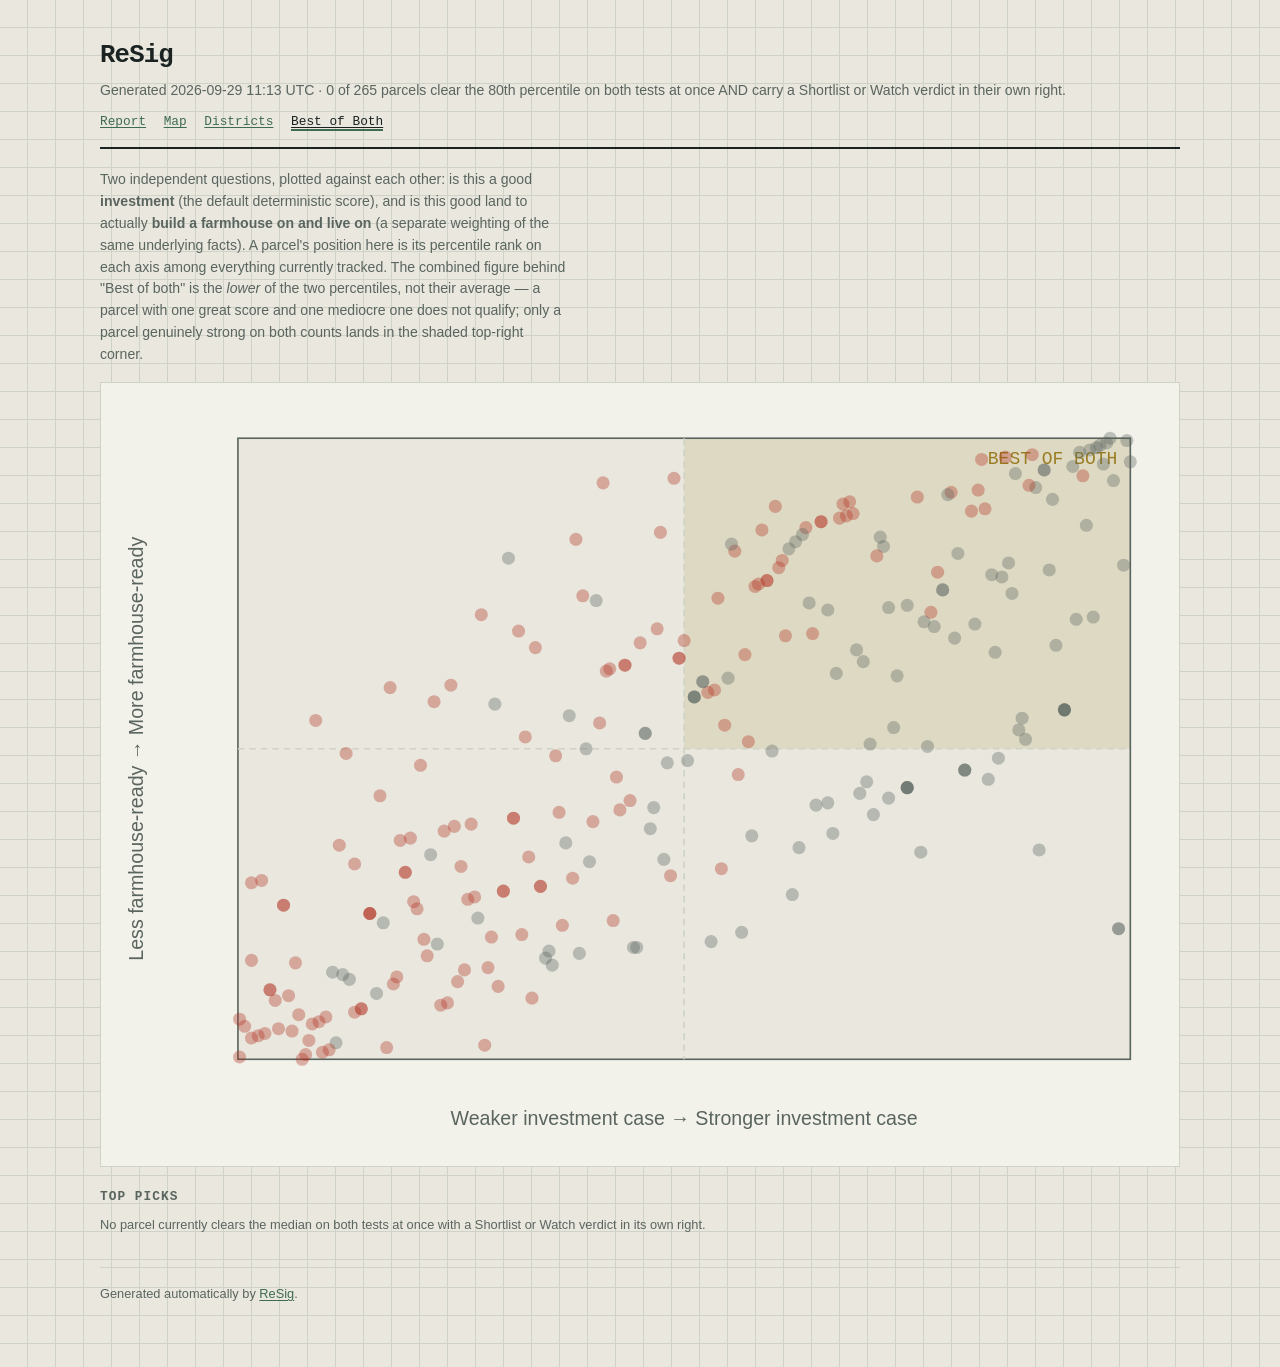
==== commit 9312f0a6: "Update report (2026-09-29T11:13:55Z)" ====
--- a/best-of-both.html
+++ b/best-of-both.html
@@ -143,7 +143,7 @@
 <header class="sheet">
   <div>
     <p class="wordmark">ReSig</p>
-    <p class="sub">Generated 2026-09-27 16:02 UTC · 0 of 253 parcels clear the
+    <p class="sub">Generated 2026-09-29 11:13 UTC · 0 of 265 parcels clear the
       80th percentile on both tests at once AND carry a Shortlist
       or Watch verdict in their own right.</p>
   </div>
@@ -161,7 +161,7 @@
 </p>
 
 <div class="chart-wrap">
-<svg viewBox="0 0 640 460" role="img" aria-label="Investment score versus farmhouse-suitability score, one dot per parcel"><rect x="74" y="24" width="546" height="380" fill="var(--paper)"/><rect x="347.0" y="24" width="273.0" height="190.0" fill="var(--gold)" opacity="0.14"/><rect x="74" y="24" width="546" height="380" fill="none" stroke="var(--ink-soft)" stroke-width="1"/><line x1="347.0" y1="24" x2="347.0" y2="404" stroke="var(--grid)" stroke-dasharray="4,3"/><line x1="74" y1="214.0" x2="620" y2="214.0" stroke="var(--grid)" stroke-dasharray="4,3"/><text x="612" y="40" text-anchor="end" font-size="11" fill="var(--gold)" font-family="var(--mono)">BEST OF BOTH</text><a href="index.html#p-3c12789ec2a33b2a"><circle cx="620.0" cy="39.1" r="4" style="fill:var(--ink-soft)" opacity="0.35"><title>Commercial Land for Rent in Kapan — investment 100th pct, farmhouse 96th pct (low confidence)</title></circle></a><a href="index.html#p-a960d82c58619d6d"><circle cx="617.8" cy="25.5" r="4" style="fill:var(--ink-soft)" opacity="0.35"><title>Land on Sale at Nakhipot — investment 100th pct, farmhouse 100th pct (low confidence)</title></circle></a><a href="index.html#p-d935917e226b5582"><circle cx="615.7" cy="105.4" r="4" style="fill:var(--ink-soft)" opacity="0.35"><title>Land for Sale in Thakre — investment 99th pct, farmhouse 79th pct (low confidence)</title></circle></a><a href="index.html#p-98e5341f382477df"><circle cx="612.4" cy="321.8" r="4" style="fill:var(--ink-soft)" opacity="0.35"><title>hiway toucha land and house for sales urgent — investment 99th pct, farmhouse 22th pct (low confidence)</title></circle></a><a href="index.html#p-a8525ee507dbd38e"><circle cx="612.4" cy="321.8" r="4" style="fill:var(--ink-soft)" opacity="0.35"><title>15 Aana jaga hiway toucha 17metter face — investment 99th pct, farmhouse 22th pct (low confidence)</title></circle></a><a href="index.html#p-e9f309aa2efd473e"><circle cx="609.2" cy="49.6" r="4" style="fill:var(--ink-soft)" opacity="0.35"><title>Land on Sale at Shivaghat — investment 98th pct, farmhouse 93th pct (low confidence)</title></circle></a><a href="index.html#p-f124165d592187a6"><circle cx="607.0" cy="24.0" r="4" style="fill:var(--ink-soft)" opacity="0.35"><title>Residential Land for Sale in Imadol — investment 98th pct, farmhouse 100th pct (low confidence)</title></circle></a><a href="index.html#p-b2535d9df834cb0d"><circle cx="604.8" cy="27.0" r="4" style="fill:var(--ink-soft)" opacity="0.35"><title>Commercial Land for Sale in Sanagaun — investment 97th pct, farmhouse 99th pct (low confidence)</title></circle></a><a href="index.html#p-3112c5cdf3ae9898"><circle cx="602.7" cy="40.6" r="4" style="fill:var(--ink-soft)" opacity="0.35"><title>Land on Sale at Kirtipur Jhulpokhari — investment 97th pct, farmhouse 96th pct (low confidence)</title></circle></a><a href="index.html#p-f8d220b8ddc4831b"><circle cx="600.5" cy="28.5" r="4" style="fill:var(--ink-soft)" opacity="0.35"><title>Commercial Land for Sale at Baluwatar — investment 96th pct, farmhouse 99th pct (low confidence)</title></circle></a><a href="index.html#p-209a9ff8c789afdb"><circle cx="598.3" cy="30.0" r="4" style="fill:var(--ink-soft)" opacity="0.35"><title>Commercial Land for Sale at Bagbazar — investment 96th pct, farmhouse 98th pct (low confidence)</title></circle></a><a href="index.html#p-1a326ec248c3b425"><circle cx="596.2" cy="31.5" r="4" style="fill:var(--ink-soft)" opacity="0.35"><title>Commercial Land for Sale at Sinamangal — investment 96th pct, farmhouse 98th pct (low confidence)</title></circle></a><a href="index.html#p-9a4951554f86f142"><circle cx="594.0" cy="78.3" r="4" style="fill:var(--ink-soft)" opacity="0.35"><title>Land on Sale at Chhampi — investment 95th pct, farmhouse 86th pct (low confidence)</title></circle></a><a href="index.html#p-3c2ca82757402a3b"><circle cx="591.8" cy="48.1" r="4" style="fill:var(--sindoor)" opacity="0.35"><title>Land on Sale at Nakhudol Bhaisepati — investment 95th pct, farmhouse 94th pct (low confidence)</title></circle></a><a href="index.html#p-1645b2f1ffe58a04"><circle cx="589.7" cy="33.0" r="4" style="fill:var(--ink-soft)" opacity="0.35"><title>Commercial Land for Sale in Gothatar — investment 94th pct, farmhouse 98th pct (low confidence)</title></circle></a><a href="index.html#p-316c15afed1bd3ad"><circle cx="587.5" cy="132.6" r="4" style="fill:var(--ink-soft)" opacity="0.35"><title>🏡 LAVISH BUNGALOW FOR RENT | BISHALNAGAR, KATHMANDU✨ A Premi — investment 94th pct, farmhouse 71th pct (low confidence)</title></circle></a><a href="index.html#p-990f5b1c18c774e6"><circle cx="585.3" cy="42.1" r="4" style="fill:var(--ink-soft)" opacity="0.35"><title>Residential Land for Sale at Chapali — investment 94th pct, farmhouse 95th pct (low confidence)</title></circle></a><a href="index.html#p-963768da8fc0fcf1"><circle cx="579.9" cy="190.6" r="4" style="fill:var(--ink-soft)" opacity="0.35"><title>LAND ON SALE AT CHAPAGAUN — investment 93th pct, farmhouse 56th pct (low confidence)</title></circle></a><a href="index.html#p-612f9ea61b07eb21"><circle cx="579.9" cy="190.6" r="4" style="fill:var(--ink-soft)" opacity="0.35"><title>LAND ON SALE AT CHAPAGAUN — investment 93th pct, farmhouse 56th pct (low confidence)</title></circle></a><a href="index.html#p-20fa27a2e74a25a0"><circle cx="579.9" cy="190.6" r="4" style="fill:var(--ink-soft)" opacity="0.35"><title>LAND ON SALE AT CHAPAGAUN — investment 93th pct, farmhouse 56th pct (low confidence)</title></circle></a><a href="index.html#p-e5a11e2611a1c26a"><circle cx="579.9" cy="190.6" r="4" style="fill:var(--ink-soft)" opacity="0.35"><title>LAND ON SALE AT CHAPAGAUN — investment 93th pct, farmhouse 56th pct (low confidence)</title></circle></a><a href="index.html#p-d938139e222aa679"><circle cx="574.5" cy="149.2" r="4" style="fill:var(--ink-soft)" opacity="0.35"><title>Land on Sale at Thankot Nagdhunga — investment 92th pct, farmhouse 67th pct (low confidence)</title></circle></a><a href="index.html#p-1f2910f21db62cb2"><circle cx="572.3" cy="61.7" r="4" style="fill:var(--ink-soft)" opacity="0.35"><title>5 ROPANI COMMERCIAL LAND FOR RENT|BANESHWOR,KATHMANDU — investment 91th pct, farmhouse 90th pct (low confidence)</title></circle></a><a href="index.html#p-01ec0922d55fd368"><circle cx="570.2" cy="108.4" r="4" style="fill:var(--ink-soft)" opacity="0.35"><title>Residential Land for Sale — investment 91th pct, farmhouse 78th pct (low confidence)</title></circle></a><a href="index.html#p-1af68c649ad234c8"><circle cx="566.9" cy="44.4" r="4" style="fill:var(--ink-soft)" opacity="0.35"><title>Commercial Land for Sale in New Baneshwor — investment 90th pct, farmhouse 95th pct (low confidence)</title></circle></a><a href="index.html#p-52485f45154748b3"><circle cx="566.9" cy="44.4" r="4" style="fill:var(--ink-soft)" opacity="0.35"><title>Commercial Land for Sale at New Baneshwor — investment 90th pct, farmhouse 95th pct (low confidence)</title></circle></a><a href="index.html#p-7ac97693006aa82e"><circle cx="563.7" cy="274.3" r="4" style="fill:var(--ink-soft)" opacity="0.35"><title>Land on Sale at Dhading Sangkosh — investment 90th pct, farmhouse 34th pct (low confidence)</title></circle></a><a href="index.html#p-3c18845c3e5b70c5"><circle cx="561.5" cy="176.3" r="4" style="fill:var(--ink-soft)" opacity="0.35"><title>Residental Land On Sale At Bhaisepati — investment 89th pct, farmhouse 60th pct (low confidence)</title></circle></a><a href="index.html#p-2e98e618d2769325"><circle cx="559.3" cy="54.2" r="4" style="fill:var(--ink-soft)" opacity="0.35"><title>Residential Land for Sale at Baluwatar — investment 89th pct, farmhouse 92th pct (low confidence)</title></circle></a><a href="index.html#p-5802abc5c0b32b04"><circle cx="557.2" cy="34.6" r="4" style="fill:var(--sindoor)" opacity="0.35"><title>Land on Sale at Maharajgunj — investment 88th pct, farmhouse 97th pct (low confidence)</title></circle></a><a href="index.html#p-6c3da8f4e8584703"><circle cx="555.0" cy="52.7" r="4" style="fill:var(--sindoor)" opacity="0.35"><title>10 aana commercial land for sale in Dahachowk Chandragiri Ka — investment 88th pct, farmhouse 92th pct (low confidence)</title></circle></a><a href="index.html#p-e531e31bd0248b71"><circle cx="552.8" cy="206.5" r="4" style="fill:var(--ink-soft)" opacity="0.35"><title>Residential Land for Sale in Thankot — investment 88th pct, farmhouse 52th pct (low confidence)</title></circle></a><a href="index.html#p-ca33aae7d6bd4e05"><circle cx="550.7" cy="195.9" r="4" style="fill:var(--ink-soft)" opacity="0.35"><title>21 aana Land For Rent !!📍Tokha Greenland, Kathmandu — investment 87th pct, farmhouse 55th pct (low confidence)</title></circle></a><a href="index.html#p-36bc25cc10a32e41"><circle cx="548.5" cy="217.0" r="4" style="fill:var(--ink-soft)" opacity="0.35"><title>Land on Sale at Dahachowk — investment 87th pct, farmhouse 49th pct (low confidence)</title></circle></a><a href="index.html#p-892d2bf542212f79"><circle cx="546.3" cy="46.6" r="4" style="fill:var(--ink-soft)" opacity="0.35"><title>Residential Land for Sale in Godamchaur — investment 87th pct, farmhouse 94th pct (low confidence)</title></circle></a><a href="index.html#p-e9ae6f44cef830a0"><circle cx="544.2" cy="119.0" r="4" style="fill:var(--ink-soft)" opacity="0.35"><title>Plotting land On Sale At Lele ,Lalitpur — investment 86th pct, farmhouse 75th pct (low confidence)</title></circle></a><a href="index.html#p-0426338d34e69b75"><circle cx="542.0" cy="103.9" r="4" style="fill:var(--ink-soft)" opacity="0.35"><title>Residential Land for Sale in Imadol — investment 86th pct, farmhouse 79th pct (low confidence)</title></circle></a><a href="index.html#p-fdc3cb3e3785d651"><circle cx="539.8" cy="36.1" r="4" style="fill:var(--sindoor)" opacity="0.35"><title>Land on Sale at Chamati — investment 85th pct, farmhouse 97th pct (low confidence)</title></circle></a><a href="index.html#p-74a9d9990fa70ed4"><circle cx="537.7" cy="221.5" r="4" style="fill:var(--ink-soft)" opacity="0.35"><title>1 katha land for sale in Gitanagar Bharatpur — investment 85th pct, farmhouse 48th pct (low confidence)</title></circle></a><a href="index.html#p-9b8abcc853cc70a8"><circle cx="535.5" cy="152.2" r="4" style="fill:var(--ink-soft)" opacity="0.35"><title>4 aana 1 paisa and 4 aana  3 paisa land for sale in Matatirt — investment 85th pct, farmhouse 66th pct (low confidence)</title></circle></a><a href="index.html#p-068aeda438d90763"><circle cx="533.3" cy="111.5" r="4" style="fill:var(--ink-soft)" opacity="0.35"><title>Land on Sale at Goldhunga Baikhu — investment 84th pct, farmhouse 77th pct (low confidence)</title></circle></a><a href="index.html#p-af9414f7e6231e8a"><circle cx="531.2" cy="232.1" r="4" style="fill:var(--ink-soft)" opacity="0.35"><title>land on sale @ Bhutkhel Kirtipur 6 — investment 84th pct, farmhouse 45th pct (low confidence)</title></circle></a><a href="index.html#p-979259c079f7f240"><circle cx="529.0" cy="67.7" r="4" style="fill:var(--sindoor)" opacity="0.35"><title>Land on Sale at Jawalakhel — investment 83th pct, farmhouse 88th pct (low confidence)</title></circle></a><a href="index.html#p-f86be8b53a535a36"><circle cx="526.8" cy="37.6" r="4" style="fill:var(--sindoor)" opacity="0.35"><title>Land on Sale at Sano Bharyang — investment 83th pct, farmhouse 96th pct (low confidence)</title></circle></a><a href="index.html#p-96280a4ee81c9bbb"><circle cx="524.7" cy="55.7" r="4" style="fill:var(--sindoor)" opacity="0.35"><title>Land on Sale at Pulchowk — investment 83th pct, farmhouse 92th pct (low confidence)</title></circle></a><a href="index.html#p-3fdf523f615a82b0"><circle cx="522.5" cy="135.6" r="4" style="fill:var(--ink-soft)" opacity="0.35"><title>Residential Land for Sale in Imadol — investment 82th pct, farmhouse 71th pct (low confidence)</title></circle></a><a href="index.html#p-e4b720b49b7aa573"><circle cx="520.3" cy="69.2" r="4" style="fill:var(--sindoor)" opacity="0.35"><title>Land on Sale at Purano Naikap — investment 82th pct, farmhouse 88th pct (low confidence)</title></circle></a><a href="index.html#p-fa9666a33225ca65"><circle cx="518.2" cy="227.6" r="4" style="fill:var(--ink-soft)" opacity="0.35"><title>LAND ON SALE AT BISTACHAP — investment 81th pct, farmhouse 46th pct (low confidence)</title></circle></a><a href="index.html#p-368622302d0acafe"><circle cx="516.0" cy="97.9" r="4" style="fill:var(--ink-soft)" opacity="0.35"><title>Residential Land for Sale at Baluwatar — investment 81th pct, farmhouse 81th pct (low confidence)</title></circle></a><a href="index.html#p-170c586a13817214"><circle cx="513.8" cy="144.6" r="4" style="fill:var(--ink-soft)" opacity="0.35"><title>6 piece land for sale in Matatirtha Chandragiri Kathmandu — investment 81th pct, farmhouse 68th pct (low confidence)</title></circle></a><a href="index.html#p-64d1e7f531bf6867"><circle cx="511.7" cy="57.2" r="4" style="fill:var(--sindoor)" opacity="0.35"><title>3 aana commercial land for sale in Tokha Height Kathmandu — investment 80th pct, farmhouse 91th pct (low confidence)</title></circle></a><a href="index.html#p-bebb0da9c721f9f5"><circle cx="509.5" cy="58.7" r="4" style="fill:var(--ink-soft)" opacity="0.35"><title>Residential Land for Sale at Gothatar — investment 80th pct, farmhouse 91th pct (low confidence)</title></circle></a><a href="index.html#p-368818a5c2e832f6"><circle cx="507.3" cy="117.5" r="4" style="fill:var(--ink-soft)" opacity="0.35"><title>Residential Land for Sale at Bistagaun — investment 79th pct, farmhouse 75th pct (low confidence)</title></circle></a><a href="index.html#p-b567ed6657759b4b"><circle cx="505.2" cy="110.0" r="4" style="fill:var(--sindoor)" opacity="0.35"><title>Land on Sale at Dhapakhel — investment 79th pct, farmhouse 77th pct (low confidence)</title></circle></a><a href="index.html#p-5e1c99d452810876"><circle cx="503.0" cy="137.1" r="4" style="fill:var(--ink-soft)" opacity="0.35"><title>Land on Sale at Birgunj — investment 79th pct, farmhouse 70th pct (low confidence)</title></circle></a><a href="index.html#p-42368e75411b4a6c"><circle cx="500.8" cy="129.6" r="4" style="fill:var(--sindoor)" opacity="0.35"><title>Land on Sale at Dhapakhel — investment 78th pct, farmhouse 72th pct (low confidence)</title></circle></a><a href="index.html#p-ded3324884a96fbd"><circle cx="498.7" cy="212.5" r="4" style="fill:var(--ink-soft)" opacity="0.35"><title>54 ana land for in budanilkantha height — investment 78th pct, farmhouse 50th pct (low confidence)</title></circle></a><a href="index.html#p-62176c35b2fcaacd"><circle cx="496.5" cy="134.1" r="4" style="fill:var(--ink-soft)" opacity="0.35"><title>Commercial Land for Sale at Baluwatar — investment 77th pct, farmhouse 71th pct (low confidence)</title></circle></a><a href="index.html#p-6617190d10756c51"><circle cx="494.3" cy="275.8" r="4" style="fill:var(--ink-soft)" opacity="0.35"><title>14 piece plotting land for sale in Matatirtha Dhaksi Kathman — investment 77th pct, farmhouse 34th pct (low confidence)</title></circle></a><a href="index.html#p-cd67b5b4f9129a22"><circle cx="492.2" cy="60.2" r="4" style="fill:var(--sindoor)" opacity="0.35"><title>Land on Sale at Baluwatar — investment 77th pct, farmhouse 90th pct (low confidence)</title></circle></a><a href="index.html#p-988099e53c76cf56"><circle cx="485.7" cy="237.4" r="4" style="fill:var(--ink-soft)" opacity="0.35"><title>land for rent — investment 75th pct, farmhouse 44th pct (low confidence)</title></circle></a><a href="index.html#p-f7e66fc00bdfc199"><circle cx="485.7" cy="237.4" r="4" style="fill:var(--ink-soft)" opacity="0.35"><title>Land For sale!!📍Mitrwpark, Kathmandu — investment 75th pct, farmhouse 44th pct (low confidence)</title></circle></a><a href="index.html#p-c7a46c102cbdc90b"><circle cx="485.7" cy="237.4" r="4" style="fill:var(--ink-soft)" opacity="0.35"><title>land for rent in pasikot — investment 75th pct, farmhouse 44th pct (low confidence)</title></circle></a><a href="index.html#p-54b76462b521c9f4"><circle cx="485.7" cy="125.0" r="4" style="fill:var(--ink-soft)" opacity="0.35"><title>7.5 ropani Land For Rent !!📍mitrwpark, Kathmandu — investment 75th pct, farmhouse 73th pct (low confidence)</title></circle></a><a href="index.html#p-afece3cb2e1f3c44"><circle cx="485.7" cy="237.4" r="4" style="fill:var(--ink-soft)" opacity="0.35"><title>5 aana Land For Rent !!📍Handigaun, Kathmandu — investment 75th pct, farmhouse 44th pct (low confidence)</title></circle></a><a href="index.html#p-eae59f23129d2b49"><circle cx="479.2" cy="168.8" r="4" style="fill:var(--ink-soft)" opacity="0.35"><title>Residential Land for Sale at Godamchaur — investment 74th pct, farmhouse 62th pct (low confidence)</title></circle></a><a href="index.html#p-4a359002c788ca07"><circle cx="477.0" cy="198.9" r="4" style="fill:var(--ink-soft)" opacity="0.35"><title>Residential Land for Sale in Imadol — investment 74th pct, farmhouse 54th pct (low confidence)</title></circle></a><a href="index.html#p-cc1713359f833239"><circle cx="473.8" cy="126.5" r="4" style="fill:var(--ink-soft)" opacity="0.35"><title>🏞️ **10 ROPANI LAND FOR RENT**  📍 **Dhumbarahi, Kathmandu** — investment 73th pct, farmhouse 73th pct (low confidence)</title></circle></a><a href="index.html#p-3a15a2e664866957"><circle cx="473.8" cy="244.2" r="4" style="fill:var(--ink-soft)" opacity="0.35"><title>LAND FOR RENT|DHUMBARHI,KATHMANDU — investment 73th pct, farmhouse 42th pct (low confidence)</title></circle></a><a href="index.html#p-7db98823ad5fe661"><circle cx="470.5" cy="209.5" r="4" style="fill:var(--ink-soft)" opacity="0.35"><title>Residential Land for Sale in Harisiddhi — investment 73th pct, farmhouse 51th pct (low confidence)</title></circle></a><a href="index.html#p-94b2ac09a2171e96"><circle cx="468.3" cy="93.4" r="4" style="fill:var(--ink-soft)" opacity="0.35"><title>4 aana land for sale in Damauli Vyas-5 Ranitari — investment 72th pct, farmhouse 82th pct (low confidence)</title></circle></a><a href="index.html#p-16c75f04ebbd067e"><circle cx="466.2" cy="87.3" r="4" style="fill:var(--ink-soft)" opacity="0.35"><title>Land for sale in Pasikot — investment 72th pct, farmhouse 83th pct (low confidence)</title></circle></a><a href="index.html#p-770c49b5ddaf3180"><circle cx="464.0" cy="99.4" r="4" style="fill:var(--sindoor)" opacity="0.35"><title>Land on Sale at Chyaudada — investment 71th pct, farmhouse 80th pct (low confidence)</title></circle></a><a href="index.html#p-d36798738c6763a4"><circle cx="461.8" cy="254.7" r="4" style="fill:var(--ink-soft)" opacity="0.35"><title>Land For sale !!📍Pasikot, Kathmandu — investment 71th pct, farmhouse 39th pct (low confidence)</title></circle></a><a href="index.html#p-bc2d4c833d9a3193"><circle cx="459.7" cy="211.0" r="4" style="fill:var(--ink-soft)" opacity="0.35"><title>Residential Land for Sale in Bishundole — investment 71th pct, farmhouse 51th pct (low confidence)</title></circle></a><a href="index.html#p-0f5d6bbccde2a4bc"><circle cx="457.5" cy="233.6" r="4" style="fill:var(--ink-soft)" opacity="0.35"><title>Residential Land on sell at Machhegaun, Bhakteparti, KTM — investment 70th pct, farmhouse 45th pct (low confidence)</title></circle></a><a href="index.html#p-d5c5f369127f8773"><circle cx="455.3" cy="159.7" r="4" style="fill:var(--ink-soft)" opacity="0.35"><title>Residential Land for Sale in Pasikot — investment 70th pct, farmhouse 64th pct (low confidence)</title></circle></a><a href="index.html#p-63c902841c5279f7"><circle cx="453.2" cy="241.1" r="4" style="fill:var(--ink-soft)" opacity="0.35"><title>Residential Land for Sale in Satdobato — investment 69th pct, farmhouse 43th pct (low confidence)</title></circle></a><a href="index.html#p-bf9d4fe36bf699e9"><circle cx="451.0" cy="70.7" r="4" style="fill:var(--sindoor)" opacity="0.35"><title>Land on Sale at Dallu — investment 69th pct, farmhouse 88th pct (low confidence)</title></circle></a><a href="index.html#p-9245245c6d275e98"><circle cx="448.8" cy="63.2" r="4" style="fill:var(--sindoor)" opacity="0.35"><title>Commercial 34.5 aana land for sale in MID Baneshwor — investment 69th pct, farmhouse 90th pct (low confidence)</title></circle></a><a href="index.html#p-05c12bc73607ed9e"><circle cx="446.7" cy="72.3" r="4" style="fill:var(--sindoor)" opacity="0.35"><title>Land on Sale at Chamati — investment 68th pct, farmhouse 87th pct (low confidence)</title></circle></a><a href="index.html#p-8c8f69040e8125b4"><circle cx="444.5" cy="64.7" r="4" style="fill:var(--sindoor)" opacity="0.35"><title>Land on Sale at Chabahil — investment 68th pct, farmhouse 89th pct (low confidence)</title></circle></a><a href="index.html#p-3405479f69a2ae08"><circle cx="442.3" cy="73.8" r="4" style="fill:var(--sindoor)" opacity="0.35"><title>Land on Sale at Banasthali — investment 67th pct, farmhouse 87th pct (low confidence)</title></circle></a><a href="index.html#p-3a4c5d53c0106d5a"><circle cx="440.2" cy="167.3" r="4" style="fill:var(--ink-soft)" opacity="0.35"><title>Commercial Land for Sale in Lakhechaur — investment 67th pct, farmhouse 62th pct (low confidence)</title></circle></a><a href="index.html#p-7e8b2041a67af7d3"><circle cx="438.0" cy="266.8" r="4" style="fill:var(--ink-soft)" opacity="0.35"><title>Land For sale  !! 📍Tarkeshowr — investment 67th pct, farmhouse 36th pct (low confidence)</title></circle></a><a href="index.html#p-10b55ead4517c783"><circle cx="434.8" cy="128.0" r="4" style="fill:var(--ink-soft)" opacity="0.35"><title>🏞️ **7.5 ROPANI LAND FOR RENT**  📍 **Chabahil, Kathmandu** — investment 66th pct, farmhouse 73th pct (low confidence)</title></circle></a><a href="index.html#p-eff3a32c3dd59404"><circle cx="434.8" cy="247.2" r="4" style="fill:var(--ink-soft)" opacity="0.35"><title>LAND FOR RENT|CHABAHIL,KATHMANDU — investment 66th pct, farmhouse 41th pct (low confidence)</title></circle></a><a href="index.html#p-c88eac480dbc6f1f"><circle cx="430.4" cy="76.0" r="4" style="fill:var(--sindoor)" opacity="0.35"><title>Land on Sale at Chapali Bhangal — investment 65th pct, farmhouse 86th pct (low confidence)</title></circle></a><a href="index.html#p-babc198aa5148dfa"><circle cx="430.4" cy="76.0" r="4" style="fill:var(--sindoor)" opacity="0.35"><title>Land on Sale at Pasikot — investment 65th pct, farmhouse 86th pct (low confidence)</title></circle></a><a href="index.html#p-f037e6fe3c0bad24"><circle cx="427.2" cy="248.7" r="4" style="fill:var(--ink-soft)" opacity="0.35"><title>Bhangal Sundarbasti Land For Sale — investment 65th pct, farmhouse 41th pct (low confidence)</title></circle></a><a href="index.html#p-84d5249b5bb593e5"><circle cx="425.0" cy="141.6" r="4" style="fill:var(--sindoor)" opacity="0.35"><title>Residential Land for Sale in Chasidol — investment 64th pct, farmhouse 69th pct (low confidence)</title></circle></a><a href="index.html#p-5a23cd3a6ea957ff"><circle cx="422.8" cy="123.5" r="4" style="fill:var(--ink-soft)" opacity="0.35"><title>Residential Land for Sale in Lubhu — investment 64th pct, farmhouse 74th pct (low confidence)</title></circle></a><a href="index.html#p-8802bf719e6737d7"><circle cx="420.7" cy="79.8" r="4" style="fill:var(--sindoor)" opacity="0.35"><title>Land on Sale at Sitapaila — investment 63th pct, farmhouse 85th pct (low confidence)</title></circle></a><a href="index.html#p-c818f0b1dee4cb6c"><circle cx="418.5" cy="85.8" r="4" style="fill:var(--ink-soft)" opacity="0.35"><title>3 aana land for sale in Taathali 9 Chitapol Bhaktapur — investment 63th pct, farmhouse 84th pct (low confidence)</title></circle></a><a href="index.html#p-115e49ecef42c4d4"><circle cx="416.3" cy="90.3" r="4" style="fill:var(--ink-soft)" opacity="0.35"><title>Commercial Land for Sale in Lakeside, Pokhara — investment 63th pct, farmhouse 83th pct (low confidence)</title></circle></a><a href="index.html#p-a54648dc031ece81"><circle cx="414.2" cy="301.5" r="4" style="fill:var(--ink-soft)" opacity="0.35"><title>4 aana land for sale at Baadbhanjhyang Dahachowk — investment 62th pct, farmhouse 27th pct (low confidence)</title></circle></a><a href="index.html#p-e23c1c39a8e1b000"><circle cx="412.0" cy="94.9" r="4" style="fill:var(--ink-soft)" opacity="0.35"><title>3 aana 4 aana 9 aana land piece on sale in Changunarayan Bha — investment 62th pct, farmhouse 81th pct (low confidence)</title></circle></a><a href="index.html#p-9dfac59d59465ac1"><circle cx="409.8" cy="143.1" r="4" style="fill:var(--sindoor)" opacity="0.35"><title>Land on Sale at Thecho — investment 62th pct, farmhouse 69th pct (low confidence)</title></circle></a><a href="index.html#p-15c12097c1d985be"><circle cx="407.7" cy="102.4" r="4" style="fill:var(--sindoor)" opacity="0.35"><title>Land on Sale at Lolang Goldhunga — investment 61th pct, farmhouse 79th pct (low confidence)</title></circle></a><a href="index.html#p-26e798e45c572107"><circle cx="405.5" cy="106.9" r="4" style="fill:var(--sindoor)" opacity="0.35"><title>Land on Sale at Machhapokhari Basantanagar — investment 61th pct, farmhouse 78th pct (low confidence)</title></circle></a><a href="index.html#p-fab6fee409c48351"><circle cx="403.3" cy="66.2" r="4" style="fill:var(--sindoor)" opacity="0.35"><title>8 aana commercial land for sale / rent in Gokarneshwor Kathm — investment 60th pct, farmhouse 89th pct (low confidence)</title></circle></a><a href="index.html#p-3a9067322245c68d"><circle cx="401.2" cy="218.5" r="4" style="fill:var(--ink-soft)" opacity="0.35"><title>Lalitpur bista xap ma jagga — investment 60th pct, farmhouse 49th pct (low confidence)</title></circle></a><a href="index.html#p-d072fd7a7451ebe6"><circle cx="397.9" cy="113.7" r="4" style="fill:var(--sindoor)" opacity="0.35"><title>Residential Land for Sale in Deuwa Chowk — investment 59th pct, farmhouse 76th pct (low confidence)</title></circle></a><a href="index.html#p-968675f303934381"><circle cx="397.9" cy="113.7" r="4" style="fill:var(--sindoor)" opacity="0.35"><title>Residential Land for Sale at Suryadarshan Height — investment 59th pct, farmhouse 76th pct (low confidence)</title></circle></a><a href="index.html#p-53c7dc42c43de2a5"><circle cx="394.7" cy="81.3" r="4" style="fill:var(--sindoor)" opacity="0.35"><title>Land on Sale at Arubari Gokarneshwar — investment 59th pct, farmhouse 85th pct (low confidence)</title></circle></a><a href="index.html#p-ad8fbabbc5e84e7c"><circle cx="392.5" cy="116.0" r="4" style="fill:var(--sindoor)" opacity="0.35"><title>4 To 6 aana land for sale at satdobato — investment 58th pct, farmhouse 76th pct (low confidence)</title></circle></a><a href="index.html#p-59d10129747eb26b"><circle cx="390.3" cy="208.0" r="4" style="fill:var(--sindoor)" opacity="0.35"><title>Residential land for sale/sell in Hattiban, Lalitpur, Nepal  — investment 58th pct, farmhouse 52th pct (low confidence)</title></circle></a><a href="index.html#p-3f016a403d3987b9"><circle cx="388.2" cy="153.7" r="4" style="fill:var(--sindoor)" opacity="0.35"><title>Residential Land for Sale in Imadol — investment 58th pct, farmhouse 66th pct (low confidence)</title></circle></a><a href="index.html#p-139144660ec3d21f"><circle cx="386.0" cy="324.1" r="4" style="fill:var(--ink-soft)" opacity="0.35"><title>3 piece land for sale in Machhegaun, Near Khusi Khusi Chowk, — investment 57th pct, farmhouse 21th pct (low confidence)</title></circle></a><a href="index.html#p-a6307a5e37349d98"><circle cx="383.8" cy="229.1" r="4" style="fill:var(--sindoor)" opacity="0.35"><title>Land on Sale at Khumaltar Icimod — investment 57th pct, farmhouse 46th pct (low confidence)</title></circle></a><a href="index.html#p-6637e7f1e168aa53"><circle cx="381.7" cy="96.4" r="4" style="fill:var(--sindoor)" opacity="0.35"><title>Commercial land on sale at Baluwatar — investment 56th pct, farmhouse 81th pct (low confidence)</title></circle></a><a href="index.html#p-97d8ff655ee2f2b0"><circle cx="379.5" cy="91.9" r="4" style="fill:var(--ink-soft)" opacity="0.35"><title>Land for Sale at Gothatar — investment 56th pct, farmhouse 82th pct (low confidence)</title></circle></a><a href="index.html#p-c71430cc6fa8782f"><circle cx="377.3" cy="170.3" r="4" style="fill:var(--ink-soft)" opacity="0.35"><title>Tukra jagga dhulikhel Deurali — investment 56th pct, farmhouse 62th pct (low confidence)</title></circle></a><a href="index.html#p-50377a31ea4d1b08"><circle cx="375.2" cy="283.4" r="4" style="fill:var(--sindoor)" opacity="0.35"><title>Land on Sale at Chhampi — investment 55th pct, farmhouse 32th pct (low confidence)</title></circle></a><a href="index.html#p-7c7cc62dc478395f"><circle cx="373.0" cy="122.0" r="4" style="fill:var(--sindoor)" opacity="0.35"><title>Land on Sale at Ichangu Narayan — investment 55th pct, farmhouse 74th pct (low confidence)</title></circle></a><a href="index.html#p-1bdc06c7d0eaa78a"><circle cx="370.8" cy="177.8" r="4" style="fill:var(--sindoor)" opacity="0.35"><title>Land on Sale at Grande Hospital Tokha — investment 54th pct, farmhouse 60th pct (low confidence)</title></circle></a><a href="index.html#p-9b31385c62ba69a1"><circle cx="368.7" cy="330.1" r="4" style="fill:var(--ink-soft)" opacity="0.35"><title>4 aana land for sale in Dahachowk Near Medical College — investment 54th pct, farmhouse 19th pct (low confidence)</title></circle></a><a href="index.html#p-935af85b6ecfc041"><circle cx="366.5" cy="179.3" r="4" style="fill:var(--sindoor)" opacity="0.35"><title>Land on Sale at Basundhara — investment 54th pct, farmhouse 59th pct (low confidence)</title></circle></a><a href="index.html#p-70b506606161aaff"><circle cx="363.2" cy="172.5" r="4" style="fill:var(--ink-soft)" opacity="0.35"><title>Land for Sale in Budhanilkantha — investment 53th pct, farmhouse 61th pct (low confidence)</title></circle></a><a href="index.html#p-02665ecb4c244289"><circle cx="363.2" cy="172.5" r="4" style="fill:var(--ink-soft)" opacity="0.35"><title>Land on Sale at Narayanthan Taulung — investment 53th pct, farmhouse 61th pct (low confidence)</title></circle></a><a href="index.html#p-8a6c2ccd807cae85"><circle cx="357.8" cy="182.3" r="4" style="fill:var(--ink-soft)" opacity="0.35"><title>Land for Sale at Chapali — investment 52th pct, farmhouse 58th pct (low confidence)</title></circle></a><a href="index.html#p-f736aa708f639020"><circle cx="357.8" cy="182.3" r="4" style="fill:var(--ink-soft)" opacity="0.35"><title>Land for Sale at Bansbari — investment 52th pct, farmhouse 58th pct (low confidence)</title></circle></a><a href="index.html#p-97f4a6e6365e58a6"><circle cx="357.8" cy="182.3" r="4" style="fill:var(--ink-soft)" opacity="0.35"><title>Land for Sale in Chapali — investment 52th pct, farmhouse 58th pct (low confidence)</title></circle></a><a href="index.html#p-3395d0d3388e1f4b"><circle cx="353.5" cy="223.0" r="4" style="fill:var(--ink-soft)" opacity="0.35"><title>Residential Land for Sale at Godamchaur — investment 51th pct, farmhouse 48th pct (low confidence)</title></circle></a><a href="index.html#p-40870b387a4bfd2b"><circle cx="351.3" cy="146.1" r="4" style="fill:var(--sindoor)" opacity="0.35"><title>Land on Sale at Kapan Height — investment 51th pct, farmhouse 68th pct (low confidence)</title></circle></a><a href="index.html#p-9ac2ca669f93ae52"><circle cx="347.0" cy="156.7" r="4" style="fill:var(--sindoor)" opacity="0.35"><title>Residential Land for Sale at Ekatabasti — investment 50th pct, farmhouse 65th pct (low confidence)</title></circle></a><a href="index.html#p-11cb8724d574bea3"><circle cx="347.0" cy="156.7" r="4" style="fill:var(--sindoor)" opacity="0.35"><title>Residential Land for Sale in Chapali — investment 50th pct, farmhouse 65th pct (low confidence)</title></circle></a><a href="index.html#p-cb3085011937e8d2"><circle cx="347.0" cy="156.7" r="4" style="fill:var(--sindoor)" opacity="0.35"><title>Commercial Land for Sale in Chapali — investment 50th pct, farmhouse 65th pct (low confidence)</title></circle></a><a href="index.html#p-e778d17770ca6cbe"><circle cx="342.7" cy="287.9" r="4" style="fill:var(--sindoor)" opacity="0.35"><title>Land on Sale at Khumaltar Dhapakhel — investment 49th pct, farmhouse 31th pct (low confidence)</title></circle></a><a href="index.html#p-c2c6a74463fe853a"><circle cx="340.5" cy="224.6" r="4" style="fill:var(--ink-soft)" opacity="0.35"><title>Residential Land for Sale in Lubhu — investment 49th pct, farmhouse 47th pct (low confidence)</title></circle></a><a href="index.html#p-ea0e81c4ed0bd34a"><circle cx="338.3" cy="82.8" r="4" style="fill:var(--sindoor)" opacity="0.35"><title>Residential Land for Sale at Katunje — investment 48th pct, farmhouse 85th pct (low confidence)</title></circle></a><a href="index.html#p-abfd71cbbbd120ac"><circle cx="336.2" cy="138.6" r="4" style="fill:var(--sindoor)" opacity="0.35"><title>Land on Sale at Raniban Tinghare — investment 48th pct, farmhouse 70th pct (low confidence)</title></circle></a><a href="index.html#p-c1a153fbe6f7f114"><circle cx="334.0" cy="250.2" r="4" style="fill:var(--ink-soft)" opacity="0.35"><title>Residential Land for Sale in Tikathali — investment 48th pct, farmhouse 40th pct (low confidence)</title></circle></a><a href="index.html#p-b8bfed4c8b1be08f"><circle cx="331.8" cy="263.8" r="4" style="fill:var(--ink-soft)" opacity="0.35"><title>Land for Sale, Area १० धुर घडेरी — investment 47th pct, farmhouse 37th pct (low confidence)</title></circle></a><a href="index.html#p-6db5d75f11e9e419"><circle cx="328.6" cy="201.2" r="4" style="fill:var(--ink-soft)" opacity="0.35"><title>Land for Sale at Suryadarshan Height — investment 47th pct, farmhouse 53th pct (low confidence)</title></circle></a><a href="index.html#p-47f701cf0395b530"><circle cx="328.6" cy="201.2" r="4" style="fill:var(--ink-soft)" opacity="0.35"><title>Land for sale in Narayanthan — investment 47th pct, farmhouse 53th pct (low confidence)</title></circle></a><a href="index.html#p-4b06c82de24a27e1"><circle cx="325.3" cy="147.7" r="4" style="fill:var(--sindoor)" opacity="0.35"><title>Land on Sale at Swayambhu Sitapaila — investment 46th pct, farmhouse 67th pct (low confidence)</title></circle></a><a href="index.html#p-a4db501a9a3a580c"><circle cx="323.2" cy="333.9" r="4" style="fill:var(--ink-soft)" opacity="0.35"><title>Land for Sale in Bista Gaun, Kirtipur — investment 46th pct, farmhouse 18th pct (low confidence)</title></circle></a><a href="index.html#p-e64f503582e2a106"><circle cx="321.0" cy="333.9" r="4" style="fill:var(--ink-soft)" opacity="0.35"><title>Plotted Land for sale Macchegau Kirtipur — investment 45th pct, farmhouse 18th pct (low confidence)</title></circle></a><a href="index.html#p-18f32cc4d71c750a"><circle cx="318.8" cy="245.7" r="4" style="fill:var(--sindoor)" opacity="0.35"><title>Residential Land for Sale in Imadol — investment 45th pct, farmhouse 42th pct (low confidence)</title></circle></a><a href="index.html#p-f57037a35fd64ccb"><circle cx="315.6" cy="162.0" r="4" style="fill:var(--sindoor)" opacity="0.35"><title>Land on Sale at Narayanthan — investment 44th pct, farmhouse 64th pct (low confidence)</title></circle></a><a href="index.html#p-73466f6438173e8f"><circle cx="315.6" cy="162.0" r="4" style="fill:var(--sindoor)" opacity="0.35"><title>Land on Sale at Budhanilkantha — investment 44th pct, farmhouse 64th pct (low confidence)</title></circle></a><a href="index.html#p-960ede985c9ff05f"><circle cx="312.3" cy="251.7" r="4" style="fill:var(--sindoor)" opacity="0.35"><title>Residential Land for Sale in Imadol — investment 44th pct, farmhouse 40th pct (low confidence)</title></circle></a><a href="index.html#p-668865b59ebbd8fd"><circle cx="310.2" cy="230.6" r="4" style="fill:var(--sindoor)" opacity="0.35"><title>Land for sale in Tokha — investment 43th pct, farmhouse 46th pct (low confidence)</title></circle></a><a href="index.html#p-2dedc42c506fc74f"><circle cx="308.0" cy="316.5" r="4" style="fill:var(--sindoor)" opacity="0.35"><title>10 anaa 2 paisa ghaderi land for sale in Kirtipur Kathmandu — investment 43th pct, farmhouse 23th pct (low confidence)</title></circle></a><a href="index.html#p-cea1a4b784e84e7f"><circle cx="305.8" cy="164.2" r="4" style="fill:var(--sindoor)" opacity="0.35"><title>Land on Sale at Thulo Bharyang — investment 42th pct, farmhouse 63th pct (low confidence)</title></circle></a><a href="index.html#p-6e7c4a5662ead6bb"><circle cx="303.7" cy="165.7" r="4" style="fill:var(--sindoor)" opacity="0.35"><title>Land on Sale at Sitapaila — investment 42th pct, farmhouse 63th pct (low confidence)</title></circle></a><a href="index.html#p-0e0da34ddcab12ca"><circle cx="301.5" cy="51.1" r="4" style="fill:var(--sindoor)" opacity="0.35"><title>5 Ropani Land for sale in Naxal, Kathmandu — investment 42th pct, farmhouse 93th pct (low confidence)</title></circle></a><a href="index.html#p-005c8cb9f6876c9a"><circle cx="299.3" cy="84.3" r="4" style="fill:var(--ink-soft)" opacity="0.35"><title>Residential Land for Sale in Itahari — investment 41th pct, farmhouse 84th pct (low confidence)</title></circle></a><a href="index.html#p-94fad1ba8aa03be5"><circle cx="297.2" cy="214.0" r="4" style="fill:var(--sindoor)" opacity="0.35"><title>Land on Sale at Khusibu Nayabazar — investment 41th pct, farmhouse 50th pct (low confidence)</title></circle></a><a href="index.html#p-b3771729e3cc06c1"><circle cx="295.0" cy="205.0" r="4" style="fill:var(--sindoor)" opacity="0.35"><title>Land on Sale at Attarkhel Jorpati — investment 40th pct, farmhouse 52th pct (low confidence)</title></circle></a><a href="index.html#p-0226325f636787b0"><circle cx="292.8" cy="259.2" r="4" style="fill:var(--sindoor)" opacity="0.35"><title>Land on Sale at Narayanthan Height — investment 40th pct, farmhouse 38th pct (low confidence)</title></circle></a><a href="index.html#p-a8e2852b82821889"><circle cx="290.7" cy="280.3" r="4" style="fill:var(--ink-soft)" opacity="0.35"><title>Lalitpur ma sasto ma 4 aana jagga  — investment 40th pct, farmhouse 33th pct (low confidence)</title></circle></a><a href="index.html#p-02f95be6ef83c300"><circle cx="288.5" cy="215.5" r="4" style="fill:var(--ink-soft)" opacity="0.35"><title>Land on Sale at Balambu — investment 39th pct, farmhouse 50th pct (low confidence)</title></circle></a><a href="index.html#p-4a70072fd428647a"><circle cx="286.3" cy="120.5" r="4" style="fill:var(--sindoor)" opacity="0.35"><title>Land on sale 250m form sano gau bhatvateni  — investment 39th pct, farmhouse 75th pct (low confidence)</title></circle></a><a href="index.html#p-307b810413766cf9"><circle cx="284.2" cy="337.7" r="4" style="fill:var(--ink-soft)" opacity="0.35"><title>Land for Sale in Ramailo Danda, Tokha-2 — investment 38th pct, farmhouse 17th pct (low confidence)</title></circle></a><a href="index.html#p-e9e240c964015add"><circle cx="282.0" cy="88.8" r="4" style="fill:var(--sindoor)" opacity="0.35"><title>Land on Sale at Narayanthan Height — investment 38th pct, farmhouse 83th pct (low confidence)</title></circle></a><a href="index.html#p-bcac0b5bc75aaa0d"><circle cx="279.8" cy="289.4" r="4" style="fill:var(--sindoor)" opacity="0.35"><title>Land on Sale at Kalanki — investment 38th pct, farmhouse 30th pct (low confidence)</title></circle></a><a href="index.html#p-ef6db0f3fb4b97d9"><circle cx="277.7" cy="194.4" r="4" style="fill:var(--ink-soft)" opacity="0.35"><title>Land for Sale in Gothatar — investment 37th pct, farmhouse 55th pct (low confidence)</title></circle></a><a href="index.html#p-a8211fe9c4a0c603"><circle cx="275.5" cy="271.3" r="4" style="fill:var(--ink-soft)" opacity="0.35"><title>Residential Land for Sale in Saraswotikhel — investment 37th pct, farmhouse 35th pct (low confidence)</title></circle></a><a href="index.html#p-41d606b0a3f67c8b"><circle cx="273.3" cy="319.6" r="4" style="fill:var(--sindoor)" opacity="0.35"><title>Land on Sale at Baniyatar Dhaneshwor — investment 37th pct, farmhouse 22th pct (low confidence)</title></circle></a><a href="index.html#p-b864aa5bf7cafe6d"><circle cx="271.2" cy="253.2" r="4" style="fill:var(--sindoor)" opacity="0.35"><title>Land on Sale at Radhakrisna Raniban — investment 36th pct, farmhouse 40th pct (low confidence)</title></circle></a><a href="index.html#p-378221990c05f1e0"><circle cx="269.0" cy="220.0" r="4" style="fill:var(--sindoor)" opacity="0.35"><title>Land on Sale at Tikathali — investment 36th pct, farmhouse 48th pct (low confidence)</title></circle></a><a href="index.html#p-1f152557155c06c7"><circle cx="266.8" cy="345.2" r="4" style="fill:var(--ink-soft)" opacity="0.35"><title>Land for Sale in Sangla, Tarakeshwor-1 — investment 35th pct, farmhouse 15th pct (low confidence)</title></circle></a><a href="index.html#p-e135b24836084406"><circle cx="264.7" cy="336.1" r="4" style="fill:var(--ink-soft)" opacity="0.35"><title>land for sale — investment 35th pct, farmhouse 18th pct (low confidence)</title></circle></a><a href="index.html#p-2f412ba428545dd3"><circle cx="262.5" cy="340.7" r="4" style="fill:var(--ink-soft)" opacity="0.35"><title>3 anna 3 paisa, maiti nepal, gokarna — investment 35th pct, farmhouse 17th pct (low confidence)</title></circle></a><a href="index.html#p-389b02d96c0464ed"><circle cx="258.2" cy="295.4" r="4" style="fill:var(--sindoor)" opacity="0.35"><title>Land on Sale at Mahalaxmisthan — investment 34th pct, farmhouse 29th pct (low confidence)</title></circle></a><a href="index.html#p-cbe587fc3c207a62"><circle cx="258.2" cy="295.4" r="4" style="fill:var(--sindoor)" opacity="0.35"><title>Land on Sale at Chapali — investment 34th pct, farmhouse 29th pct (low confidence)</title></circle></a><a href="index.html#p-ef0895a17eec6892"><circle cx="258.2" cy="295.4" r="4" style="fill:var(--sindoor)" opacity="0.35"><title>Land on Sale at Gairidhara — investment 34th pct, farmhouse 29th pct (low confidence)</title></circle></a><a href="index.html#p-f5067bdf99ca1fa6"><circle cx="253.8" cy="150.7" r="4" style="fill:var(--sindoor)" opacity="0.35"><title>Land for Sale in Pasikot Ideal for Plotting — investment 33th pct, farmhouse 67th pct (low confidence)</title></circle></a><a href="index.html#p-38b0463a8ea0d262"><circle cx="251.7" cy="366.3" r="4" style="fill:var(--sindoor)" opacity="0.35"><title>Land on Sale at Bhaisepati Magargaun — investment 33th pct, farmhouse 10th pct (low confidence)</title></circle></a><a href="index.html#p-fcf8a1216339b86c"><circle cx="249.5" cy="278.8" r="4" style="fill:var(--sindoor)" opacity="0.35"><title>Land on Sale at Narayanthan Wasik — investment 32th pct, farmhouse 33th pct (low confidence)</title></circle></a><a href="index.html#p-325f1c41fa04c77f"><circle cx="247.3" cy="203.4" r="4" style="fill:var(--sindoor)" opacity="0.35"><title>Land on Sale at Balambu — investment 32th pct, farmhouse 53th pct (low confidence)</title></circle></a><a href="index.html#p-742da066aa44be3d"><circle cx="245.2" cy="325.6" r="4" style="fill:var(--sindoor)" opacity="0.35"><title>Land on Sale at Hattigaunda — investment 31th pct, farmhouse 21th pct (low confidence)</title></circle></a><a href="index.html#p-4425c0dbfa77b12e"><circle cx="243.0" cy="140.1" r="4" style="fill:var(--sindoor)" opacity="0.35"><title>Land on Sale at Balambu — investment 31th pct, farmhouse 69th pct (low confidence)</title></circle></a><a href="index.html#p-bcd6c0f3403925ed"><circle cx="239.8" cy="257.0" r="4" style="fill:var(--sindoor)" opacity="0.35"><title>4 aana 2 daam land sale in Setipakha Imadol Lalitpur — investment 30th pct, farmhouse 39th pct (low confidence)</title></circle></a><a href="index.html#p-392ad456ea1bd1e5"><circle cx="239.8" cy="257.0" r="4" style="fill:var(--sindoor)" opacity="0.35"><title>4 Anna Land for Sale in Imadol | 20 Ft Road Access from 2 Si — investment 30th pct, farmhouse 39th pct (low confidence)</title></circle></a><a href="index.html#p-3673a4b48de1d492"><circle cx="236.5" cy="100.9" r="4" style="fill:var(--ink-soft)" opacity="0.35"><title>Land for Sale near Bhatbhateni, Itahari — investment 30th pct, farmhouse 80th pct (low confidence)</title></circle></a><a href="index.html#p-b1e67ace6e5fb42d"><circle cx="234.3" cy="298.4" r="4" style="fill:var(--sindoor)" opacity="0.35"><title>Residential Land for Sale in Budhanilkantha — investment 29th pct, farmhouse 28th pct (low confidence)</title></circle></a><a href="index.html#p-f7b89d39806862ed"><circle cx="232.2" cy="360.3" r="4" style="fill:var(--sindoor)" opacity="0.35"><title>4 Aana land piece for sale at Thankot, Near Chandragiri Cabl — investment 29th pct, farmhouse 12th pct (low confidence)</title></circle></a><a href="index.html#p-7de06f12cd4b517e"><circle cx="230.0" cy="186.9" r="4" style="fill:var(--ink-soft)" opacity="0.35"><title>4 Aana land for sale in Nalin Chowk, Chitapol, Near Araniko  — investment 29th pct, farmhouse 57th pct (low confidence)</title></circle></a><a href="index.html#p-c58549fbaba672b8"><circle cx="227.8" cy="327.1" r="4" style="fill:var(--sindoor)" opacity="0.35"><title>Land on Sale at Koteshwor — investment 28th pct, farmhouse 20th pct (low confidence)</title></circle></a><a href="index.html#p-24e36a6aec6197e0"><circle cx="225.7" cy="346.7" r="4" style="fill:var(--sindoor)" opacity="0.35"><title>Land on Sale at Maharajgunj — investment 28th pct, farmhouse 15th pct (low confidence)</title></circle></a><a href="index.html#p-52c951f478227bbe"><circle cx="223.5" cy="395.0" r="4" style="fill:var(--sindoor)" opacity="0.35"><title>5 Aana land on sale at extremely low price in Bhaisepati, La — investment 27th pct, farmhouse 2th pct (low confidence)</title></circle></a><a href="index.html#p-0eb9f5d71219228f"><circle cx="221.3" cy="131.1" r="4" style="fill:var(--sindoor)" opacity="0.35"><title>Residental land on sale at Gwarko — investment 27th pct, farmhouse 72th pct (low confidence)</title></circle></a><a href="index.html#p-48c8db8675976c45"><circle cx="219.2" cy="315.0" r="4" style="fill:var(--ink-soft)" opacity="0.35"><title>Land on Sale at Sipadol — investment 27th pct, farmhouse 23th pct (low confidence)</title></circle></a><a href="index.html#p-423f5293ccd29da0"><circle cx="217.0" cy="303.0" r="4" style="fill:var(--sindoor)" opacity="0.35"><title>Residential plots of land for sale in Bhimsengola, Sinamanga — investment 26th pct, farmhouse 27th pct (low confidence)</title></circle></a><a href="index.html#p-ecb7f2c1417823f7"><circle cx="214.8" cy="260.7" r="4" style="fill:var(--sindoor)" opacity="0.35"><title>8.5 aana land for sale in Lazimpat Kathmandu — investment 26th pct, farmhouse 38th pct (low confidence)</title></circle></a><a href="index.html#p-763ff25fd1eb4ec9"><circle cx="212.7" cy="304.5" r="4" style="fill:var(--sindoor)" opacity="0.35"><title>Land on Sale at Balkot — investment 25th pct, farmhouse 26th pct (low confidence)</title></circle></a><a href="index.html#p-e0965721480b2b83"><circle cx="210.5" cy="348.2" r="4" style="fill:var(--sindoor)" opacity="0.35"><title>Land on Sale at Baluwatar — investment 25th pct, farmhouse 15th pct (low confidence)</title></circle></a><a href="index.html#p-ab58878f3226b49e"><circle cx="208.3" cy="355.7" r="4" style="fill:var(--sindoor)" opacity="0.35"><title>jagga 5 aana Ghar aasthai eakmustha price 130 fix bato 13 ft — investment 25th pct, farmhouse 13th pct (low confidence)</title></circle></a><a href="index.html#p-9add080d9d5dc690"><circle cx="206.2" cy="262.3" r="4" style="fill:var(--sindoor)" opacity="0.35"><title>Land on Sale at Manbhawan — investment 24th pct, farmhouse 37th pct (low confidence)</title></circle></a><a href="index.html#p-60236f3f7f088bb2"><circle cx="204.0" cy="367.8" r="4" style="fill:var(--sindoor)" opacity="0.35"><title>Land for sale, thankot kharipot — investment 24th pct, farmhouse 10th pct (low confidence)</title></circle></a><a href="index.html#p-3b9f8dff7a6ae138"><circle cx="201.8" cy="265.3" r="4" style="fill:var(--sindoor)" opacity="0.35"><title>Land on Sale at Chapali Ghumti — investment 23th pct, farmhouse 37th pct (low confidence)</title></circle></a><a href="index.html#p-4f91c8848f71d44d"><circle cx="199.7" cy="369.3" r="4" style="fill:var(--sindoor)" opacity="0.35"><title>Plotted Land at Hattiban / Dhapakhel Heigh, Lalitpur  — investment 23th pct, farmhouse 9th pct (low confidence)</title></circle></a><a href="index.html#p-3f1d0a33ed69f2d3"><circle cx="197.5" cy="331.6" r="4" style="fill:var(--ink-soft)" opacity="0.35"><title>Land on Sale at Lamatar — investment 23th pct, farmhouse 19th pct (low confidence)</title></circle></a><a href="index.html#p-ff1054377df5d624"><circle cx="195.3" cy="185.3" r="4" style="fill:var(--sindoor)" opacity="0.35"><title>Land on Sale at Budhanilkantha — investment 22th pct, farmhouse 58th pct (low confidence)</title></circle></a><a href="index.html#p-d19b87d646d2f0c1"><circle cx="193.2" cy="277.3" r="4" style="fill:var(--ink-soft)" opacity="0.35"><title>3 aana land for sale in Mulpani Kathmandu — investment 22th pct, farmhouse 33th pct (low confidence)</title></circle></a><a href="index.html#p-5893b6e160ac16d9"><circle cx="191.0" cy="339.2" r="4" style="fill:var(--sindoor)" opacity="0.35"><title>Land on Sale at Baniyatar Dhaneshwor — investment 21th pct, farmhouse 17th pct (low confidence)</title></circle></a><a href="index.html#p-28707a598b910ac1"><circle cx="188.8" cy="328.6" r="4" style="fill:var(--sindoor)" opacity="0.35"><title>5 aana plotted land for sale in Tarakeshwar Chisapani — investment 21th pct, farmhouse 20th pct (low confidence)</title></circle></a><a href="index.html#p-db15de0053b7b91d"><circle cx="186.7" cy="226.1" r="4" style="fill:var(--sindoor)" opacity="0.35"><title>Residential Land for Sale in Fulbari, Pokhara — investment 21th pct, farmhouse 47th pct (low confidence)</title></circle></a><a href="index.html#p-f5d8fa98aec64853"><circle cx="184.5" cy="310.5" r="4" style="fill:var(--sindoor)" opacity="0.35"><title>Land for sale in Chapali — investment 20th pct, farmhouse 25th pct (low confidence)</title></circle></a><a href="index.html#p-8134851ca587a9ba"><circle cx="182.3" cy="306.0" r="4" style="fill:var(--sindoor)" opacity="0.35"><title>land for sale in Lele  — investment 20th pct, farmhouse 26th pct (low confidence)</title></circle></a><a href="index.html#p-0fcbf61ccf0080f4"><circle cx="180.2" cy="268.3" r="4" style="fill:var(--sindoor)" opacity="0.35"><title>4 aana plotted land for sale Balkot Bhaktapur — investment 19th pct, farmhouse 36th pct (low confidence)</title></circle></a><a href="index.html#p-8109a586f55f21b0"><circle cx="176.9" cy="285.6" r="4" style="fill:var(--sindoor)" opacity="0.35"><title>Land on Sale at Budhanilkantha Height — investment 19th pct, farmhouse 31th pct (low confidence)</title></circle></a><a href="index.html#p-b417194be35aab97"><circle cx="176.9" cy="285.6" r="4" style="fill:var(--sindoor)" opacity="0.35"><title>4 aana Land for Sale on Pitched Road at Golfutar — investment 19th pct, farmhouse 31th pct (low confidence)</title></circle></a><a href="index.html#p-06ea925d3b9161f7"><circle cx="173.7" cy="269.8" r="4" style="fill:var(--sindoor)" opacity="0.35"><title>Land on Sale at Boudha Tinchuli — investment 18th pct, farmhouse 35th pct (low confidence)</title></circle></a><a href="index.html#p-6d1aaa2828b28222"><circle cx="171.5" cy="352.7" r="4" style="fill:var(--sindoor)" opacity="0.35"><title>5 anna land for sale in Nagarjun 24 lakhs per aana — investment 18th pct, farmhouse 13th pct (low confidence)</title></circle></a><a href="index.html#p-cac96d41cac37d8b"><circle cx="169.3" cy="358.8" r="4" style="fill:var(--sindoor)" opacity="0.35"><title>Land on Sale at Mandikhatar Faant — investment 17th pct, farmhouse 12th pct (low confidence)</title></circle></a><a href="index.html#p-90aadbd1c2bcd15c"><circle cx="167.2" cy="391.9" r="4" style="fill:var(--sindoor)" opacity="0.35"><title>Land on Sale at Bafal Khaupatol — investment 17th pct, farmhouse 3th pct (low confidence)</title></circle></a><a href="index.html#p-0f8b1edcd821c7ee"><circle cx="165.0" cy="174.8" r="4" style="fill:var(--sindoor)" opacity="0.35"><title>Residential Land for Sale at Chandrapur — investment 17th pct, farmhouse 60th pct (low confidence)</title></circle></a><a href="index.html#p-e40f3cd79481f14c"><circle cx="162.8" cy="318.0" r="4" style="fill:var(--ink-soft)" opacity="0.35"><title>4 aana land for sale in Chauthe 14 Pokhara — investment 16th pct, farmhouse 23th pct (low confidence)</title></circle></a><a href="index.html#p-e9e33369a3a33611"><circle cx="160.7" cy="242.7" r="4" style="fill:var(--sindoor)" opacity="0.35"><title>Land on Sale at Chhampi — investment 16th pct, farmhouse 42th pct (low confidence)</title></circle></a><a href="index.html#p-799b7b88dd8ed3d6"><circle cx="158.5" cy="364.8" r="4" style="fill:var(--ink-soft)" opacity="0.35"><title>Land on Sale at Bardaghat — investment 15th pct, farmhouse 10th pct (low confidence)</title></circle></a><a href="index.html#p-f1ee7bb512b40a03"><circle cx="156.3" cy="357.3" r="4" style="fill:var(--ink-soft)" opacity="0.35"><title>Agricultural Land for Rent in Pasikot — investment 15th pct, farmhouse 12th pct (low confidence)</title></circle></a><a href="index.html#p-eb72a608c84c9782"><circle cx="153.1" cy="312.8" r="4" style="fill:var(--sindoor)" opacity="0.35"><title>Land on Sale at Kattike Bhanjyang — investment 14th pct, farmhouse 24th pct (low confidence)</title></circle></a><a href="index.html#p-fc1f77bb62fb1a21"><circle cx="153.1" cy="312.8" r="4" style="fill:var(--sindoor)" opacity="0.35"><title>Land on Sale at Kattike Bhanjyang — investment 14th pct, farmhouse 24th pct (low confidence)</title></circle></a><a href="index.html#p-93d082804799b1b7"><circle cx="148.8" cy="371.6" r="4" style="fill:var(--sindoor)" opacity="0.35"><title>3 Aana Plot Just 200m from Chappal Karkhana Ring Road on sal — investment 14th pct, farmhouse 9th pct (low confidence)</title></circle></a><a href="index.html#p-f5390405a1a80016"><circle cx="148.8" cy="371.6" r="4" style="fill:var(--sindoor)" opacity="0.35"><title>2 piece land for sale in Chappal Karkhana — investment 14th pct, farmhouse 9th pct (low confidence)</title></circle></a><a href="index.html#p-ec88b5d7f5d6e96b"><circle cx="144.4" cy="373.8" r="4" style="fill:var(--sindoor)" opacity="0.35"><title>Land On Sale At Gairidhara — investment 13th pct, farmhouse 8th pct (low confidence)</title></circle></a><a href="index.html#p-3314dd12c28658d8"><circle cx="144.4" cy="281.9" r="4" style="fill:var(--sindoor)" opacity="0.35"><title>Land on Sale at Jarsing Pauwa — investment 13th pct, farmhouse 32th pct (low confidence)</title></circle></a><a href="index.html#p-d2a7c347f7216896"><circle cx="141.2" cy="354.2" r="4" style="fill:var(--ink-soft)" opacity="0.35"><title>5 anna land for sale in Basbari 7 Changunarayan Bhaktapur — investment 12th pct, farmhouse 13th pct (low confidence)</title></circle></a><a href="index.html#p-d90fe8654566af70"><circle cx="139.0" cy="351.2" r="4" style="fill:var(--ink-soft)" opacity="0.35"><title>4 aana 1 paisa Dadhikot Chitrapur Land sale — investment 12th pct, farmhouse 14th pct (low confidence)</title></circle></a><a href="index.html#p-706723f5603ec278"><circle cx="136.8" cy="272.8" r="4" style="fill:var(--sindoor)" opacity="0.35"><title>5 aana 1 paisa Plotted land for sale in Katunje Bhaktapur — investment 12th pct, farmhouse 35th pct (low confidence)</title></circle></a><a href="index.html#p-f6b523c7431e1c4b"><circle cx="134.7" cy="393.4" r="4" style="fill:var(--ink-soft)" opacity="0.35"><title>Cheapest land in pokhara city — investment 11th pct, farmhouse 3th pct (low confidence)</title></circle></a><a href="index.html#p-6bb7210aec9c9e02"><circle cx="132.5" cy="349.7" r="4" style="fill:var(--ink-soft)" opacity="0.35"><title>13 Katha 7 Dhur Land Plot — investment 11th pct, farmhouse 14th pct (low confidence)</title></circle></a><a href="index.html#p-d15c1a987329a606"><circle cx="130.3" cy="396.5" r="4" style="fill:var(--sindoor)" opacity="0.35"><title>4.5 aana land for sale in Tokha Kathmandu — investment 10th pct, farmhouse 2th pct (low confidence)</title></circle></a><a href="index.html#p-85ac4f9a398fa3b9"><circle cx="127.1" cy="377.6" r="4" style="fill:var(--sindoor)" opacity="0.35"><title>Residental land on sale at Kapan ,Paiyutar — investment 10th pct, farmhouse 7th pct (low confidence)</title></circle></a><a href="index.html#p-4dc3ea3f0e9dd12c"><circle cx="127.1" cy="377.6" r="4" style="fill:var(--sindoor)" opacity="0.35"><title>Land on Sale at Chapali — investment 10th pct, farmhouse 7th pct (low confidence)</title></circle></a><a href="index.html#p-08fc20f343d3696d"><circle cx="123.8" cy="398.0" r="4" style="fill:var(--sindoor)" opacity="0.35"><title>4 aana land for sale in Sanepa Dhobhighat  (3 kitta from rin — investment 9th pct, farmhouse 2th pct (low confidence)</title></circle></a><a href="index.html#p-7fc7d9ec88075a30"><circle cx="121.7" cy="381.4" r="4" style="fill:var(--sindoor)" opacity="0.35"><title>30 aana land for sale in Ramkot 8 Dadapauwa Nagarjun — investment 9th pct, farmhouse 6th pct (low confidence)</title></circle></a><a href="index.html#p-adb4011ee50bd56b"><circle cx="119.5" cy="197.4" r="4" style="fill:var(--sindoor)" opacity="0.35"><title>Land on Sale at Mandikhatar — investment 8th pct, farmhouse 54th pct (low confidence)</title></circle></a><a href="index.html#p-1f1718037c0f52ef"><circle cx="117.3" cy="382.9" r="4" style="fill:var(--sindoor)" opacity="0.35"><title>Land on Sale at Thulo Bharyang — investment 8th pct, farmhouse 6th pct (low confidence)</title></circle></a><a href="index.html#p-ae23d62296d0ca2f"><circle cx="115.2" cy="390.4" r="4" style="fill:var(--sindoor)" opacity="0.35"><title>Land on Sale at Narayanthan Wasik — investment 8th pct, farmhouse 4th pct (low confidence)</title></circle></a><a href="index.html#p-beecbfc8bc60de9e"><circle cx="113.0" cy="399.5" r="4" style="fill:var(--sindoor)" opacity="0.35"><title>URGENT Land for Sale — investment 7th pct, farmhouse 1th pct (low confidence)</title></circle></a><a href="index.html#p-9596f93ef07741f3"><circle cx="110.8" cy="402.5" r="4" style="fill:var(--sindoor)" opacity="0.35"><title>Land for sale — investment 7th pct, farmhouse 0th pct (low confidence)</title></circle></a><a href="index.html#p-d064beb898b9a278"><circle cx="108.7" cy="375.3" r="4" style="fill:var(--sindoor)" opacity="0.35"><title>Plotted Land For Sale in Sanogaun at Low Budget Price — investment 6th pct, farmhouse 8th pct (low confidence)</title></circle></a><a href="index.html#p-106cf9cb8a3897a8"><circle cx="106.5" cy="300.0" r="4" style="fill:var(--sindoor)" opacity="0.35"><title>Land on Sale at Ganeshchowk Bhangal — investment 6th pct, farmhouse 27th pct (low confidence)</title></circle></a><a href="index.html#p-84ac5491916ae886"><circle cx="104.3" cy="343.7" r="4" style="fill:var(--sindoor)" opacity="0.35"><title>Residental land on sale at Srijana Nagar — investment 6th pct, farmhouse 16th pct (low confidence)</title></circle></a><a href="index.html#p-8d0e6548e3977c72"><circle cx="102.2" cy="385.9" r="4" style="fill:var(--sindoor)" opacity="0.35"><title>Residental land on sale thecho lalitpur 9 ana — investment 5th pct, farmhouse 5th pct (low confidence)</title></circle></a><a href="index.html#p-37af91321f4a2197"><circle cx="98.9" cy="308.2" r="4" style="fill:var(--sindoor)" opacity="0.35"><title>Land on Sale at Pumdi Bhumdi — investment 5th pct, farmhouse 25th pct (low confidence)</title></circle></a><a href="index.html#p-015503a89fb9574e"><circle cx="98.9" cy="308.2" r="4" style="fill:var(--sindoor)" opacity="0.35"><title>Land on Sale at Pokhara Begnastal — investment 5th pct, farmhouse 25th pct (low confidence)</title></circle></a><a href="index.html#p-8e8797f81c9131c6"><circle cx="95.7" cy="384.4" r="4" style="fill:var(--sindoor)" opacity="0.35"><title>5 aana land for sale in Suryabinayak 9 Baasghari Bhaktapur — investment 4th pct, farmhouse 5th pct (low confidence)</title></circle></a><a href="index.html#p-71bea0b5872ea019"><circle cx="92.4" cy="362.5" r="4" style="fill:var(--sindoor)" opacity="0.35"><title>Land on Sale at Mulpani — investment 3th pct, farmhouse 11th pct (low confidence)</title></circle></a><a href="index.html#p-0283020de3376a6a"><circle cx="92.4" cy="362.5" r="4" style="fill:var(--sindoor)" opacity="0.35"><title>Land on Sale at Mulpani — investment 3th pct, farmhouse 11th pct (low confidence)</title></circle></a><a href="index.html#p-3d3130c96fa469cd"><circle cx="89.2" cy="387.4" r="4" style="fill:var(--sindoor)" opacity="0.35"><title>Land Plot for Sale – Napi Naksha Map, Lumbini Area — investment 3th pct, farmhouse 4th pct (low confidence)</title></circle></a><a href="index.html#p-35d657d978b7a75f"><circle cx="87.0" cy="290.9" r="4" style="fill:var(--sindoor)" opacity="0.35"><title>Plotting Land on sell at Changunarayan, Bhaktapur — investment 2th pct, farmhouse 30th pct (low confidence)</title></circle></a><a href="index.html#p-278bfa3fb63ec45c"><circle cx="84.8" cy="388.9" r="4" style="fill:var(--sindoor)" opacity="0.35"><title>Land on Sale at Balambu — investment 2th pct, farmhouse 4th pct (low confidence)</title></circle></a><a href="index.html#p-263fe7324c329bf9"><circle cx="81.6" cy="342.2" r="4" style="fill:var(--sindoor)" opacity="0.35"><title>Land on Sale at Banepa — investment 1th pct, farmhouse 16th pct (low confidence)</title></circle></a><a href="index.html#p-452fdb109b54b538"><circle cx="81.6" cy="292.4" r="4" style="fill:var(--sindoor)" opacity="0.35"><title>Land on Sale at Biratnagar Lakhantari — investment 1th pct, farmhouse 29th pct (low confidence)</title></circle></a><a href="index.html#p-b31e5d2ff0c17307"><circle cx="77.2" cy="401.0" r="4" style="fill:var(--sindoor)" opacity="0.35"><title>Land on Sale — investment 1th pct, farmhouse 1th pct (low confidence)</title></circle></a><a href="index.html#p-fba040b51d90529e"><circle cx="77.2" cy="379.9" r="4" style="fill:var(--sindoor)" opacity="0.35"><title>4 ropani land and home on sale — investment 1th pct, farmhouse 6th pct (low confidence)</title></circle></a><a href="index.html#p-3acc58d01a900740"><circle cx="74.0" cy="404.0" r="4" style="fill:var(--sindoor)" opacity="0.35"><title>Land on Sale at Kathekhola — investment 0th pct, farmhouse 0th pct (low confidence)</title></circle></a><text x="347" y="444" text-anchor="middle" font-size="12" fill="var(--ink-soft)">Weaker investment case → Stronger investment case</text><text x="16" y="214" text-anchor="middle" font-size="12" fill="var(--ink-soft)" transform="rotate(-90 16 214)">Less farmhouse-ready → More farmhouse-ready</text></svg>
+<svg viewBox="0 0 640 460" role="img" aria-label="Investment score versus farmhouse-suitability score, one dot per parcel"><rect x="74" y="24" width="546" height="380" fill="var(--paper)"/><rect x="347.0" y="24" width="273.0" height="190.0" fill="var(--gold)" opacity="0.14"/><rect x="74" y="24" width="546" height="380" fill="none" stroke="var(--ink-soft)" stroke-width="1"/><line x1="347.0" y1="24" x2="347.0" y2="404" stroke="var(--grid)" stroke-dasharray="4,3"/><line x1="74" y1="214.0" x2="620" y2="214.0" stroke="var(--grid)" stroke-dasharray="4,3"/><text x="612" y="40" text-anchor="end" font-size="11" fill="var(--gold)" font-family="var(--mono)">BEST OF BOTH</text><a href="index.html#p-3c12789ec2a33b2a"><circle cx="620.0" cy="38.4" r="4" style="fill:var(--ink-soft)" opacity="0.35"><title>Commercial Land for Rent in Kapan — investment 100th pct, farmhouse 96th pct (low confidence)</title></circle></a><a href="index.html#p-a960d82c58619d6d"><circle cx="617.9" cy="25.4" r="4" style="fill:var(--ink-soft)" opacity="0.35"><title>Land on Sale at Nakhipot — investment 100th pct, farmhouse 100th pct (low confidence)</title></circle></a><a href="index.html#p-d935917e226b5582"><circle cx="615.9" cy="101.7" r="4" style="fill:var(--ink-soft)" opacity="0.35"><title>Land for Sale in Thakre — investment 99th pct, farmhouse 80th pct (low confidence)</title></circle></a><a href="index.html#p-98e5341f382477df"><circle cx="612.8" cy="324.1" r="4" style="fill:var(--ink-soft)" opacity="0.35"><title>hiway toucha land and house for sales urgent — investment 99th pct, farmhouse 21th pct (low confidence)</title></circle></a><a href="index.html#p-a8525ee507dbd38e"><circle cx="612.8" cy="324.1" r="4" style="fill:var(--ink-soft)" opacity="0.35"><title>15 Aana jaga hiway toucha 17metter face — investment 99th pct, farmhouse 21th pct (low confidence)</title></circle></a><a href="index.html#p-e9f309aa2efd473e"><circle cx="609.7" cy="49.9" r="4" style="fill:var(--ink-soft)" opacity="0.35"><title>Land on Sale at Shivaghat — investment 98th pct, farmhouse 93th pct (low confidence)</title></circle></a><a href="index.html#p-f124165d592187a6"><circle cx="607.6" cy="24.0" r="4" style="fill:var(--ink-soft)" opacity="0.35"><title>Residential Land for Sale in Imadol — investment 98th pct, farmhouse 100th pct (low confidence)</title></circle></a><a href="index.html#p-b2535d9df834cb0d"><circle cx="605.5" cy="26.9" r="4" style="fill:var(--ink-soft)" opacity="0.35"><title>Commercial Land for Sale in Sanagaun — investment 97th pct, farmhouse 99th pct (low confidence)</title></circle></a><a href="index.html#p-3112c5cdf3ae9898"><circle cx="603.5" cy="39.8" r="4" style="fill:var(--ink-soft)" opacity="0.35"><title>Land on Sale at Kirtipur Jhulpokhari — investment 97th pct, farmhouse 96th pct (low confidence)</title></circle></a><a href="index.html#p-f8d220b8ddc4831b"><circle cx="601.4" cy="28.3" r="4" style="fill:var(--ink-soft)" opacity="0.35"><title>Commercial Land for Sale at Baluwatar — investment 97th pct, farmhouse 99th pct (low confidence)</title></circle></a><a href="index.html#p-209a9ff8c789afdb"><circle cx="599.3" cy="29.8" r="4" style="fill:var(--ink-soft)" opacity="0.35"><title>Commercial Land for Sale at Bagbazar — investment 96th pct, farmhouse 98th pct (low confidence)</title></circle></a><a href="index.html#p-7db98823ad5fe661"><circle cx="597.3" cy="133.4" r="4" style="fill:var(--ink-soft)" opacity="0.35"><title>Residential Land for Sale in Harisiddhi — investment 96th pct, farmhouse 71th pct (low confidence)</title></circle></a><a href="index.html#p-1a326ec248c3b425"><circle cx="595.2" cy="31.2" r="4" style="fill:var(--ink-soft)" opacity="0.35"><title>Commercial Land for Sale at Sinamangal — investment 95th pct, farmhouse 98th pct (low confidence)</title></circle></a><a href="index.html#p-9a4951554f86f142"><circle cx="593.1" cy="77.3" r="4" style="fill:var(--ink-soft)" opacity="0.35"><title>Land on Sale at Chhampi — investment 95th pct, farmhouse 86th pct (low confidence)</title></circle></a><a href="index.html#p-3c2ca82757402a3b"><circle cx="591.0" cy="47.0" r="4" style="fill:var(--sindoor)" opacity="0.35"><title>Land on Sale at Nakhudol Bhaisepati — investment 95th pct, farmhouse 94th pct (low confidence)</title></circle></a><a href="index.html#p-1645b2f1ffe58a04"><circle cx="589.0" cy="32.6" r="4" style="fill:var(--ink-soft)" opacity="0.35"><title>Commercial Land for Sale in Gothatar — investment 94th pct, farmhouse 98th pct (low confidence)</title></circle></a><a href="index.html#p-316c15afed1bd3ad"><circle cx="586.9" cy="134.8" r="4" style="fill:var(--ink-soft)" opacity="0.35"><title>🏡 LAVISH BUNGALOW FOR RENT | BISHALNAGAR, KATHMANDU✨ A Premi — investment 94th pct, farmhouse 71th pct (low confidence)</title></circle></a><a href="index.html#p-990f5b1c18c774e6"><circle cx="584.8" cy="41.3" r="4" style="fill:var(--ink-soft)" opacity="0.35"><title>Residential Land for Sale at Chapali — investment 94th pct, farmhouse 95th pct (low confidence)</title></circle></a><a href="index.html#p-963768da8fc0fcf1"><circle cx="579.7" cy="190.2" r="4" style="fill:var(--ink-soft)" opacity="0.35"><title>LAND ON SALE AT CHAPAGAUN — investment 93th pct, farmhouse 56th pct (low confidence)</title></circle></a><a href="index.html#p-612f9ea61b07eb21"><circle cx="579.7" cy="190.2" r="4" style="fill:var(--ink-soft)" opacity="0.35"><title>LAND ON SALE AT CHAPAGAUN — investment 93th pct, farmhouse 56th pct (low confidence)</title></circle></a><a href="index.html#p-20fa27a2e74a25a0"><circle cx="579.7" cy="190.2" r="4" style="fill:var(--ink-soft)" opacity="0.35"><title>LAND ON SALE AT CHAPAGAUN — investment 93th pct, farmhouse 56th pct (low confidence)</title></circle></a><a href="index.html#p-e5a11e2611a1c26a"><circle cx="579.7" cy="190.2" r="4" style="fill:var(--ink-soft)" opacity="0.35"><title>LAND ON SALE AT CHAPAGAUN — investment 93th pct, farmhouse 56th pct (low confidence)</title></circle></a><a href="index.html#p-d938139e222aa679"><circle cx="574.5" cy="150.7" r="4" style="fill:var(--ink-soft)" opacity="0.35"><title>Land on Sale at Thankot Nagdhunga — investment 92th pct, farmhouse 67th pct (low confidence)</title></circle></a><a href="index.html#p-1f2910f21db62cb2"><circle cx="572.4" cy="61.4" r="4" style="fill:var(--ink-soft)" opacity="0.35"><title>5 ROPANI COMMERCIAL LAND FOR RENT|BANESHWOR,KATHMANDU — investment 91th pct, farmhouse 90th pct (low confidence)</title></circle></a><a href="index.html#p-01ec0922d55fd368"><circle cx="570.4" cy="104.6" r="4" style="fill:var(--ink-soft)" opacity="0.35"><title>Residential Land for Sale — investment 91th pct, farmhouse 79th pct (low confidence)</title></circle></a><a href="index.html#p-1af68c649ad234c8"><circle cx="567.3" cy="43.4" r="4" style="fill:var(--ink-soft)" opacity="0.35"><title>Commercial Land for Sale in New Baneshwor — investment 90th pct, farmhouse 95th pct (low confidence)</title></circle></a><a href="index.html#p-52485f45154748b3"><circle cx="567.3" cy="43.4" r="4" style="fill:var(--ink-soft)" opacity="0.35"><title>Commercial Land for Sale at New Baneshwor — investment 90th pct, farmhouse 95th pct (low confidence)</title></circle></a><a href="index.html#p-7ac97693006aa82e"><circle cx="564.2" cy="275.9" r="4" style="fill:var(--ink-soft)" opacity="0.35"><title>Land on Sale at Dhading Sangkosh — investment 90th pct, farmhouse 34th pct (low confidence)</title></circle></a><a href="index.html#p-2e98e618d2769325"><circle cx="562.1" cy="54.2" r="4" style="fill:var(--ink-soft)" opacity="0.35"><title>Residential Land for Sale at Baluwatar — investment 89th pct, farmhouse 92th pct (low confidence)</title></circle></a><a href="index.html#p-5802abc5c0b32b04"><circle cx="560.0" cy="34.1" r="4" style="fill:var(--sindoor)" opacity="0.35"><title>Land on Sale at Maharajgunj — investment 89th pct, farmhouse 97th pct (low confidence)</title></circle></a><a href="index.html#p-6c3da8f4e8584703"><circle cx="558.0" cy="52.8" r="4" style="fill:var(--sindoor)" opacity="0.35"><title>10 aana commercial land for sale in Dahachowk Chandragiri Ka — investment 89th pct, farmhouse 92th pct (low confidence)</title></circle></a><a href="index.html#p-e531e31bd0248b71"><circle cx="555.9" cy="208.2" r="4" style="fill:var(--ink-soft)" opacity="0.35"><title>Residential Land for Sale in Thankot — investment 88th pct, farmhouse 52th pct (low confidence)</title></circle></a><a href="index.html#p-ca33aae7d6bd4e05"><circle cx="553.8" cy="195.3" r="4" style="fill:var(--ink-soft)" opacity="0.35"><title>21 aana Land For Rent !!📍Tokha Greenland, Kathmandu — investment 88th pct, farmhouse 55th pct (low confidence)</title></circle></a><a href="index.html#p-3c18845c3e5b70c5"><circle cx="551.8" cy="202.5" r="4" style="fill:var(--ink-soft)" opacity="0.35"><title>Residental Land On Sale At Bhaisepati — investment 88th pct, farmhouse 53th pct (low confidence)</title></circle></a><a href="index.html#p-892d2bf542212f79"><circle cx="549.7" cy="45.6" r="4" style="fill:var(--ink-soft)" opacity="0.35"><title>Residential Land for Sale in Godamchaur — investment 87th pct, farmhouse 94th pct (low confidence)</title></circle></a><a href="index.html#p-e9ae6f44cef830a0"><circle cx="547.6" cy="119.0" r="4" style="fill:var(--ink-soft)" opacity="0.35"><title>Plotting land On Sale At Lele ,Lalitpur — investment 87th pct, farmhouse 75th pct (low confidence)</title></circle></a><a href="index.html#p-0426338d34e69b75"><circle cx="545.5" cy="100.3" r="4" style="fill:var(--ink-soft)" opacity="0.35"><title>Residential Land for Sale in Imadol — investment 86th pct, farmhouse 80th pct (low confidence)</title></circle></a><a href="index.html#p-fdc3cb3e3785d651"><circle cx="543.5" cy="35.5" r="4" style="fill:var(--sindoor)" opacity="0.35"><title>Land on Sale at Chamati — investment 86th pct, farmhouse 97th pct (low confidence)</title></circle></a><a href="index.html#p-be3637ec2a02e0bb"><circle cx="541.4" cy="108.9" r="4" style="fill:var(--ink-soft)" opacity="0.35"><title>Residential Land for Sale in Ochu Height — investment 86th pct, farmhouse 78th pct (low confidence)</title></circle></a><a href="index.html#p-74a9d9990fa70ed4"><circle cx="539.3" cy="219.8" r="4" style="fill:var(--ink-soft)" opacity="0.35"><title>1 katha land for sale in Gitanagar Bharatpur — investment 85th pct, farmhouse 48th pct (low confidence)</title></circle></a><a href="index.html#p-9b8abcc853cc70a8"><circle cx="537.3" cy="155.0" r="4" style="fill:var(--ink-soft)" opacity="0.35"><title>4 aana 1 paisa and 4 aana  3 paisa land for sale in Matatirt — investment 85th pct, farmhouse 66th pct (low confidence)</title></circle></a><a href="index.html#p-068aeda438d90763"><circle cx="535.2" cy="107.5" r="4" style="fill:var(--ink-soft)" opacity="0.35"><title>Land on Sale at Goldhunga Baikhu — investment 84th pct, farmhouse 78th pct (low confidence)</title></circle></a><a href="index.html#p-af9414f7e6231e8a"><circle cx="533.1" cy="232.7" r="4" style="fill:var(--ink-soft)" opacity="0.35"><title>land on sale @ Bhutkhel Kirtipur 6 — investment 84th pct, farmhouse 45th pct (low confidence)</title></circle></a><a href="index.html#p-979259c079f7f240"><circle cx="531.1" cy="67.2" r="4" style="fill:var(--sindoor)" opacity="0.35"><title>Land on Sale at Jawalakhel — investment 84th pct, farmhouse 89th pct (low confidence)</title></circle></a><a href="index.html#p-f86be8b53a535a36"><circle cx="529.0" cy="37.0" r="4" style="fill:var(--sindoor)" opacity="0.35"><title>Land on Sale at Sano Bharyang — investment 83th pct, farmhouse 97th pct (low confidence)</title></circle></a><a href="index.html#p-96280a4ee81c9bbb"><circle cx="526.9" cy="55.7" r="4" style="fill:var(--sindoor)" opacity="0.35"><title>Land on Sale at Pulchowk — investment 83th pct, farmhouse 92th pct (low confidence)</title></circle></a><a href="index.html#p-3fdf523f615a82b0"><circle cx="524.9" cy="137.7" r="4" style="fill:var(--ink-soft)" opacity="0.35"><title>Residential Land for Sale in Imadol — investment 83th pct, farmhouse 70th pct (low confidence)</title></circle></a><a href="index.html#p-e4b720b49b7aa573"><circle cx="522.8" cy="68.6" r="4" style="fill:var(--sindoor)" opacity="0.35"><title>Land on Sale at Purano Naikap — investment 82th pct, farmhouse 88th pct (low confidence)</title></circle></a><a href="index.html#p-8bbb0d79c8ebb7c4"><circle cx="518.7" cy="227.0" r="4" style="fill:var(--ink-soft)" opacity="0.35"><title>LAND ON SALE — investment 81th pct, farmhouse 47th pct (low confidence)</title></circle></a><a href="index.html#p-fa9666a33225ca65"><circle cx="518.7" cy="227.0" r="4" style="fill:var(--ink-soft)" opacity="0.35"><title>LAND ON SALE AT BISTACHAP — investment 81th pct, farmhouse 47th pct (low confidence)</title></circle></a><a href="index.html#p-eaa1604d2dccfc94"><circle cx="518.7" cy="227.0" r="4" style="fill:var(--ink-soft)" opacity="0.35"><title>20 Aana jagga bikrima — investment 81th pct, farmhouse 47th pct (low confidence)</title></circle></a><a href="index.html#p-368622302d0acafe"><circle cx="514.5" cy="94.5" r="4" style="fill:var(--ink-soft)" opacity="0.35"><title>Residential Land for Sale at Baluwatar — investment 81th pct, farmhouse 81th pct (low confidence)</title></circle></a><a href="index.html#p-170c586a13817214"><circle cx="512.5" cy="146.3" r="4" style="fill:var(--ink-soft)" opacity="0.35"><title>6 piece land for sale in Matatirtha Chandragiri Kathmandu — investment 80th pct, farmhouse 68th pct (low confidence)</title></circle></a><a href="index.html#p-64d1e7f531bf6867"><circle cx="510.4" cy="57.1" r="4" style="fill:var(--sindoor)" opacity="0.35"><title>3 aana commercial land for sale in Tokha Height Kathmandu — investment 80th pct, farmhouse 91th pct (low confidence)</title></circle></a><a href="index.html#p-bebb0da9c721f9f5"><circle cx="508.3" cy="58.5" r="4" style="fill:var(--ink-soft)" opacity="0.35"><title>Residential Land for Sale at Gothatar — investment 80th pct, farmhouse 91th pct (low confidence)</title></circle></a><a href="index.html#p-11cb8724d574bea3"><circle cx="505.2" cy="116.8" r="4" style="fill:var(--ink-soft)" opacity="0.35"><title>Residential Land for Sale in Chapali — investment 79th pct, farmhouse 76th pct (low confidence)</title></circle></a><a href="index.html#p-368818a5c2e832f6"><circle cx="505.2" cy="116.8" r="4" style="fill:var(--ink-soft)" opacity="0.35"><title>Residential Land for Sale at Bistagaun — investment 79th pct, farmhouse 76th pct (low confidence)</title></circle></a><a href="index.html#p-b567ed6657759b4b"><circle cx="502.1" cy="106.0" r="4" style="fill:var(--sindoor)" opacity="0.35"><title>Land on Sale at Dhapakhel — investment 78th pct, farmhouse 78th pct (low confidence)</title></circle></a><a href="index.html#p-5e1c99d452810876"><circle cx="500.0" cy="139.2" r="4" style="fill:var(--ink-soft)" opacity="0.35"><title>Land on Sale at Birgunj — investment 78th pct, farmhouse 70th pct (low confidence)</title></circle></a><a href="index.html#p-42368e75411b4a6c"><circle cx="498.0" cy="130.5" r="4" style="fill:var(--sindoor)" opacity="0.35"><title>Land on Sale at Dhapakhel — investment 78th pct, farmhouse 72th pct (low confidence)</title></circle></a><a href="index.html#p-ded3324884a96fbd"><circle cx="495.9" cy="212.6" r="4" style="fill:var(--ink-soft)" opacity="0.35"><title>54 ana land for in budanilkantha height — investment 77th pct, farmhouse 50th pct (low confidence)</title></circle></a><a href="index.html#p-62176c35b2fcaacd"><circle cx="493.8" cy="136.3" r="4" style="fill:var(--ink-soft)" opacity="0.35"><title>Commercial Land for Sale at Baluwatar — investment 77th pct, farmhouse 70th pct (low confidence)</title></circle></a><a href="index.html#p-6617190d10756c51"><circle cx="491.8" cy="277.3" r="4" style="fill:var(--ink-soft)" opacity="0.35"><title>14 piece plotting land for sale in Matatirtha Dhaksi Kathman — investment 77th pct, farmhouse 33th pct (low confidence)</title></circle></a><a href="index.html#p-cd67b5b4f9129a22"><circle cx="489.7" cy="60.0" r="4" style="fill:var(--sindoor)" opacity="0.35"><title>Land on Sale at Baluwatar — investment 76th pct, farmhouse 91th pct (low confidence)</title></circle></a><a href="index.html#p-988099e53c76cf56"><circle cx="483.5" cy="237.8" r="4" style="fill:var(--ink-soft)" opacity="0.35"><title>land for rent — investment 75th pct, farmhouse 44th pct (low confidence)</title></circle></a><a href="index.html#p-f7e66fc00bdfc199"><circle cx="483.5" cy="237.8" r="4" style="fill:var(--ink-soft)" opacity="0.35"><title>Land For sale!!📍Mitrwpark, Kathmandu — investment 75th pct, farmhouse 44th pct (low confidence)</title></circle></a><a href="index.html#p-c7a46c102cbdc90b"><circle cx="483.5" cy="237.8" r="4" style="fill:var(--ink-soft)" opacity="0.35"><title>land for rent in pasikot — investment 75th pct, farmhouse 44th pct (low confidence)</title></circle></a><a href="index.html#p-54b76462b521c9f4"><circle cx="483.5" cy="126.2" r="4" style="fill:var(--ink-soft)" opacity="0.35"><title>7.5 ropani Land For Rent !!📍mitrwpark, Kathmandu — investment 75th pct, farmhouse 73th pct (low confidence)</title></circle></a><a href="index.html#p-afece3cb2e1f3c44"><circle cx="483.5" cy="237.8" r="4" style="fill:var(--ink-soft)" opacity="0.35"><title>5 aana Land For Rent !!📍Handigaun, Kathmandu — investment 75th pct, farmhouse 44th pct (low confidence)</title></circle></a><a href="index.html#p-eae59f23129d2b49"><circle cx="477.3" cy="169.4" r="4" style="fill:var(--ink-soft)" opacity="0.35"><title>Residential Land for Sale at Godamchaur — investment 74th pct, farmhouse 62th pct (low confidence)</title></circle></a><a href="index.html#p-4a359002c788ca07"><circle cx="475.2" cy="201.0" r="4" style="fill:var(--ink-soft)" opacity="0.35"><title>Residential Land for Sale in Imadol — investment 73th pct, farmhouse 53th pct (low confidence)</title></circle></a><a href="index.html#p-3a15a2e664866957"><circle cx="472.1" cy="244.2" r="4" style="fill:var(--ink-soft)" opacity="0.35"><title>LAND FOR RENT|DHUMBARHI,KATHMANDU — investment 73th pct, farmhouse 42th pct (low confidence)</title></circle></a><a href="index.html#p-cc1713359f833239"><circle cx="472.1" cy="127.6" r="4" style="fill:var(--ink-soft)" opacity="0.35"><title>🏞️ **10 ROPANI LAND FOR RENT**  📍 **Dhumbarahi, Kathmandu** — investment 73th pct, farmhouse 73th pct (low confidence)</title></circle></a><a href="index.html#p-94b2ac09a2171e96"><circle cx="469.0" cy="90.2" r="4" style="fill:var(--ink-soft)" opacity="0.35"><title>4 aana land for sale in Damauli Vyas-5 Ranitari — investment 72th pct, farmhouse 83th pct (low confidence)</title></circle></a><a href="index.html#p-16c75f04ebbd067e"><circle cx="467.0" cy="84.5" r="4" style="fill:var(--ink-soft)" opacity="0.35"><title>Land for sale in Pasikot — investment 72th pct, farmhouse 84th pct (low confidence)</title></circle></a><a href="index.html#p-770c49b5ddaf3180"><circle cx="464.9" cy="96.0" r="4" style="fill:var(--sindoor)" opacity="0.35"><title>Land on Sale at Chyaudada — investment 72th pct, farmhouse 81th pct (low confidence)</title></circle></a><a href="index.html#p-d36798738c6763a4"><circle cx="462.8" cy="254.3" r="4" style="fill:var(--ink-soft)" opacity="0.35"><title>Land For sale !!📍Pasikot, Kathmandu — investment 71th pct, farmhouse 39th pct (low confidence)</title></circle></a><a href="index.html#p-bc2d4c833d9a3193"><circle cx="460.8" cy="211.1" r="4" style="fill:var(--ink-soft)" opacity="0.35"><title>Residential Land for Sale in Bishundole — investment 71th pct, farmhouse 51th pct (low confidence)</title></circle></a><a href="index.html#p-0f5d6bbccde2a4bc"><circle cx="458.7" cy="234.2" r="4" style="fill:var(--ink-soft)" opacity="0.35"><title>Residential Land on sell at Machhegaun, Bhakteparti, KTM — investment 70th pct, farmhouse 45th pct (low confidence)</title></circle></a><a href="index.html#p-d5c5f369127f8773"><circle cx="456.6" cy="160.7" r="4" style="fill:var(--ink-soft)" opacity="0.35"><title>Residential Land for Sale in Pasikot — investment 70th pct, farmhouse 64th pct (low confidence)</title></circle></a><a href="index.html#p-63c902841c5279f7"><circle cx="454.5" cy="241.3" r="4" style="fill:var(--ink-soft)" opacity="0.35"><title>Residential Land for Sale in Satdobato — investment 70th pct, farmhouse 43th pct (low confidence)</title></circle></a><a href="index.html#p-94fad1ba8aa03be5"><circle cx="452.5" cy="153.5" r="4" style="fill:var(--ink-soft)" opacity="0.35"><title>Land on Sale at Khusibu Nayabazar — investment 69th pct, farmhouse 66th pct (low confidence)</title></circle></a><a href="index.html#p-bf9d4fe36bf699e9"><circle cx="450.4" cy="70.1" r="4" style="fill:var(--sindoor)" opacity="0.35"><title>Land on Sale at Dallu — investment 69th pct, farmhouse 88th pct (low confidence)</title></circle></a><a href="index.html#p-9245245c6d275e98"><circle cx="448.3" cy="62.9" r="4" style="fill:var(--sindoor)" opacity="0.35"><title>Commercial 34.5 aana land for sale in MID Baneshwor — investment 69th pct, farmhouse 90th pct (low confidence)</title></circle></a><a href="index.html#p-05c12bc73607ed9e"><circle cx="446.3" cy="71.5" r="4" style="fill:var(--sindoor)" opacity="0.35"><title>Land on Sale at Chamati — investment 68th pct, farmhouse 88th pct (low confidence)</title></circle></a><a href="index.html#p-8c8f69040e8125b4"><circle cx="444.2" cy="64.3" r="4" style="fill:var(--sindoor)" opacity="0.35"><title>Land on Sale at Chabahil — investment 68th pct, farmhouse 89th pct (low confidence)</title></circle></a><a href="index.html#p-3405479f69a2ae08"><circle cx="442.1" cy="72.9" r="4" style="fill:var(--sindoor)" opacity="0.35"><title>Land on Sale at Banasthali — investment 67th pct, farmhouse 87th pct (low confidence)</title></circle></a><a href="index.html#p-3a4c5d53c0106d5a"><circle cx="440.1" cy="167.9" r="4" style="fill:var(--ink-soft)" opacity="0.35"><title>Commercial Land for Sale in Lakhechaur — investment 67th pct, farmhouse 62th pct (low confidence)</title></circle></a><a href="index.html#p-7e8b2041a67af7d3"><circle cx="438.0" cy="265.8" r="4" style="fill:var(--ink-soft)" opacity="0.35"><title>Land For sale  !! 📍Tarkeshowr — investment 67th pct, farmhouse 36th pct (low confidence)</title></circle></a><a href="index.html#p-eff3a32c3dd59404"><circle cx="434.9" cy="247.1" r="4" style="fill:var(--ink-soft)" opacity="0.35"><title>LAND FOR RENT|CHABAHIL,KATHMANDU — investment 66th pct, farmhouse 41th pct (low confidence)</title></circle></a><a href="index.html#p-10b55ead4517c783"><circle cx="434.9" cy="129.1" r="4" style="fill:var(--ink-soft)" opacity="0.35"><title>🏞️ **7.5 ROPANI LAND FOR RENT**  📍 **Chabahil, Kathmandu** — investment 66th pct, farmhouse 72th pct (low confidence)</title></circle></a><a href="index.html#p-babc198aa5148dfa"><circle cx="430.8" cy="75.1" r="4" style="fill:var(--sindoor)" opacity="0.35"><title>Land on Sale at Pasikot — investment 65th pct, farmhouse 87th pct (low confidence)</title></circle></a><a href="index.html#p-c88eac480dbc6f1f"><circle cx="430.8" cy="75.1" r="4" style="fill:var(--sindoor)" opacity="0.35"><title>Land on Sale at Chapali Bhangal — investment 65th pct, farmhouse 87th pct (low confidence)</title></circle></a><a href="index.html#p-f037e6fe3c0bad24"><circle cx="427.7" cy="248.5" r="4" style="fill:var(--ink-soft)" opacity="0.35"><title>Bhangal Sundarbasti Land For Sale — investment 65th pct, farmhouse 41th pct (low confidence)</title></circle></a><a href="index.html#p-84d5249b5bb593e5"><circle cx="425.6" cy="143.5" r="4" style="fill:var(--sindoor)" opacity="0.35"><title>Residential Land for Sale in Chasidol — investment 64th pct, farmhouse 69th pct (low confidence)</title></circle></a><a href="index.html#p-5a23cd3a6ea957ff"><circle cx="423.5" cy="124.8" r="4" style="fill:var(--ink-soft)" opacity="0.35"><title>Residential Land for Sale in Lubhu — investment 64th pct, farmhouse 73th pct (low confidence)</title></circle></a><a href="index.html#p-8802bf719e6737d7"><circle cx="421.5" cy="78.7" r="4" style="fill:var(--sindoor)" opacity="0.35"><title>Land on Sale at Sitapaila — investment 64th pct, farmhouse 86th pct (low confidence)</title></circle></a><a href="index.html#p-c818f0b1dee4cb6c"><circle cx="419.4" cy="83.0" r="4" style="fill:var(--ink-soft)" opacity="0.35"><title>3 aana land for sale in Taathali 9 Chitapol Bhaktapur — investment 63th pct, farmhouse 84th pct (low confidence)</title></circle></a><a href="index.html#p-36bc25cc10a32e41"><circle cx="417.3" cy="274.5" r="4" style="fill:var(--ink-soft)" opacity="0.35"><title>Land on Sale at Dahachowk — investment 63th pct, farmhouse 34th pct (low confidence)</title></circle></a><a href="index.html#p-115e49ecef42c4d4"><circle cx="415.2" cy="87.3" r="4" style="fill:var(--ink-soft)" opacity="0.35"><title>Commercial Land for Sale in Lakeside, Pokhara — investment 62th pct, farmhouse 83th pct (low confidence)</title></circle></a><a href="index.html#p-a54648dc031ece81"><circle cx="413.2" cy="303.2" r="4" style="fill:var(--ink-soft)" opacity="0.35"><title>4 aana land for sale at Baadbhanjhyang Dahachowk — investment 62th pct, farmhouse 27th pct (low confidence)</title></circle></a><a href="index.html#p-e23c1c39a8e1b000"><circle cx="411.1" cy="91.7" r="4" style="fill:var(--ink-soft)" opacity="0.35"><title>3 aana 4 aana 9 aana land piece on sale in Changunarayan Bha — investment 62th pct, farmhouse 82th pct (low confidence)</title></circle></a><a href="index.html#p-9dfac59d59465ac1"><circle cx="409.0" cy="144.9" r="4" style="fill:var(--sindoor)" opacity="0.35"><title>Land on Sale at Thecho — investment 61th pct, farmhouse 68th pct (low confidence)</title></circle></a><a href="index.html#p-15c12097c1d985be"><circle cx="407.0" cy="98.8" r="4" style="fill:var(--sindoor)" opacity="0.35"><title>Land on Sale at Lolang Goldhunga — investment 61th pct, farmhouse 80th pct (low confidence)</title></circle></a><a href="index.html#p-26e798e45c572107"><circle cx="404.9" cy="103.2" r="4" style="fill:var(--sindoor)" opacity="0.35"><title>Land on Sale at Machhapokhari Basantanagar — investment 61th pct, farmhouse 79th pct (low confidence)</title></circle></a><a href="index.html#p-fab6fee409c48351"><circle cx="402.8" cy="65.7" r="4" style="fill:var(--sindoor)" opacity="0.35"><title>8 aana commercial land for sale / rent in Gokarneshwor Kathm — investment 60th pct, farmhouse 89th pct (low confidence)</title></circle></a><a href="index.html#p-3a9067322245c68d"><circle cx="400.8" cy="215.4" r="4" style="fill:var(--ink-soft)" opacity="0.35"><title>Lalitpur bista xap ma jagga — investment 60th pct, farmhouse 50th pct (low confidence)</title></circle></a><a href="index.html#p-d072fd7a7451ebe6"><circle cx="397.7" cy="111.1" r="4" style="fill:var(--sindoor)" opacity="0.35"><title>Residential Land for Sale in Deuwa Chowk — investment 59th pct, farmhouse 77th pct (low confidence)</title></circle></a><a href="index.html#p-968675f303934381"><circle cx="397.7" cy="111.1" r="4" style="fill:var(--sindoor)" opacity="0.35"><title>Residential Land for Sale at Suryadarshan Height — investment 59th pct, farmhouse 77th pct (low confidence)</title></circle></a><a href="index.html#p-53c7dc42c43de2a5"><circle cx="394.6" cy="80.1" r="4" style="fill:var(--sindoor)" opacity="0.35"><title>Land on Sale at Arubari Gokarneshwar — investment 59th pct, farmhouse 85th pct (low confidence)</title></circle></a><a href="index.html#p-ad8fbabbc5e84e7c"><circle cx="392.5" cy="113.2" r="4" style="fill:var(--sindoor)" opacity="0.35"><title>4 To 6 aana land for sale at satdobato — investment 58th pct, farmhouse 77th pct (low confidence)</title></circle></a><a href="index.html#p-22f335d3ed2a7642"><circle cx="390.4" cy="114.7" r="4" style="fill:var(--sindoor)" opacity="0.35"><title>Land on Sale at Khumaltar — investment 58th pct, farmhouse 76th pct (low confidence)</title></circle></a><a href="index.html#p-0e30c47c575b5f95"><circle cx="388.4" cy="267.3" r="4" style="fill:var(--ink-soft)" opacity="0.35"><title>Land on Sale at Khusibu Nayabazar — investment 58th pct, farmhouse 36th pct (low confidence)</title></circle></a><a href="index.html#p-59d10129747eb26b"><circle cx="386.3" cy="209.7" r="4" style="fill:var(--sindoor)" opacity="0.35"><title>Residential land for sale/sell in Hattiban, Lalitpur, Nepal  — investment 57th pct, farmhouse 51th pct (low confidence)</title></circle></a><a href="index.html#p-3f016a403d3987b9"><circle cx="384.2" cy="156.4" r="4" style="fill:var(--sindoor)" opacity="0.35"><title>Residential Land for Sale in Imadol — investment 57th pct, farmhouse 65th pct (low confidence)</title></circle></a><a href="index.html#p-139144660ec3d21f"><circle cx="382.2" cy="326.3" r="4" style="fill:var(--ink-soft)" opacity="0.35"><title>3 piece land for sale in Machhegaun, Near Khusi Khusi Chowk, — investment 56th pct, farmhouse 20th pct (low confidence)</title></circle></a><a href="index.html#p-a6307a5e37349d98"><circle cx="380.1" cy="229.8" r="4" style="fill:var(--sindoor)" opacity="0.35"><title>Land on Sale at Khumaltar Icimod — investment 56th pct, farmhouse 46th pct (low confidence)</title></circle></a><a href="index.html#p-6637e7f1e168aa53"><circle cx="378.0" cy="93.1" r="4" style="fill:var(--sindoor)" opacity="0.35"><title>Commercial land on sale at Baluwatar — investment 56th pct, farmhouse 82th pct (low confidence)</title></circle></a><a href="index.html#p-97d8ff655ee2f2b0"><circle cx="376.0" cy="88.8" r="4" style="fill:var(--ink-soft)" opacity="0.35"><title>Land for Sale at Gothatar — investment 55th pct, farmhouse 83th pct (low confidence)</title></circle></a><a href="index.html#p-c71430cc6fa8782f"><circle cx="373.9" cy="170.8" r="4" style="fill:var(--ink-soft)" opacity="0.35"><title>Tukra jagga dhulikhel Deurali — investment 55th pct, farmhouse 61th pct (low confidence)</title></circle></a><a href="index.html#p-b3771729e3cc06c1"><circle cx="371.8" cy="199.6" r="4" style="fill:var(--sindoor)" opacity="0.35"><title>Land on Sale at Attarkhel Jorpati — investment 55th pct, farmhouse 54th pct (low confidence)</title></circle></a><a href="index.html#p-50377a31ea4d1b08"><circle cx="369.8" cy="287.4" r="4" style="fill:var(--sindoor)" opacity="0.35"><title>Land on Sale at Chhampi — investment 54th pct, farmhouse 31th pct (low confidence)</title></circle></a><a href="index.html#p-7c7cc62dc478395f"><circle cx="367.7" cy="121.9" r="4" style="fill:var(--sindoor)" opacity="0.35"><title>Land on Sale at Ichangu Narayan — investment 54th pct, farmhouse 74th pct (low confidence)</title></circle></a><a href="index.html#p-1bdc06c7d0eaa78a"><circle cx="365.6" cy="178.0" r="4" style="fill:var(--sindoor)" opacity="0.35"><title>Land on Sale at Grande Hospital Tokha — investment 53th pct, farmhouse 59th pct (low confidence)</title></circle></a><a href="index.html#p-9b31385c62ba69a1"><circle cx="363.5" cy="332.0" r="4" style="fill:var(--ink-soft)" opacity="0.35"><title>4 aana land for sale in Dahachowk Near Medical College — investment 53th pct, farmhouse 19th pct (low confidence)</title></circle></a><a href="index.html#p-935af85b6ecfc041"><circle cx="361.5" cy="179.5" r="4" style="fill:var(--sindoor)" opacity="0.35"><title>Land on Sale at Basundhara — investment 53th pct, farmhouse 59th pct (low confidence)</title></circle></a><a href="index.html#p-70b506606161aaff"><circle cx="358.4" cy="173.0" r="4" style="fill:var(--ink-soft)" opacity="0.35"><title>Land for Sale in Budhanilkantha — investment 52th pct, farmhouse 61th pct (low confidence)</title></circle></a><a href="index.html#p-02665ecb4c244289"><circle cx="358.4" cy="173.0" r="4" style="fill:var(--ink-soft)" opacity="0.35"><title>Land on Sale at Narayanthan Taulung — investment 52th pct, farmhouse 61th pct (low confidence)</title></circle></a><a href="index.html#p-8a6c2ccd807cae85"><circle cx="353.2" cy="182.3" r="4" style="fill:var(--ink-soft)" opacity="0.35"><title>Land for Sale at Chapali — investment 51th pct, farmhouse 58th pct (low confidence)</title></circle></a><a href="index.html#p-f736aa708f639020"><circle cx="353.2" cy="182.3" r="4" style="fill:var(--ink-soft)" opacity="0.35"><title>Land for Sale at Bansbari — investment 51th pct, farmhouse 58th pct (low confidence)</title></circle></a><a href="index.html#p-97f4a6e6365e58a6"><circle cx="353.2" cy="182.3" r="4" style="fill:var(--ink-soft)" opacity="0.35"><title>Land for Sale in Chapali — investment 51th pct, farmhouse 58th pct (low confidence)</title></circle></a><a href="index.html#p-3395d0d3388e1f4b"><circle cx="349.1" cy="221.2" r="4" style="fill:var(--ink-soft)" opacity="0.35"><title>Residential Land for Sale at Godamchaur — investment 50th pct, farmhouse 48th pct (low confidence)</title></circle></a><a href="index.html#p-40870b387a4bfd2b"><circle cx="347.0" cy="147.8" r="4" style="fill:var(--sindoor)" opacity="0.35"><title>Land on Sale at Kapan Height — investment 50th pct, farmhouse 67th pct (low confidence)</title></circle></a><a href="index.html#p-9ac2ca669f93ae52"><circle cx="343.9" cy="158.6" r="4" style="fill:var(--sindoor)" opacity="0.35"><title>Residential Land for Sale at Ekatabasti — investment 49th pct, farmhouse 65th pct (low confidence)</title></circle></a><a href="index.html#p-cb3085011937e8d2"><circle cx="343.9" cy="158.6" r="4" style="fill:var(--sindoor)" opacity="0.35"><title>Commercial Land for Sale in Chapali — investment 49th pct, farmhouse 65th pct (low confidence)</title></circle></a><a href="index.html#p-780a6d66d5318336"><circle cx="340.8" cy="48.5" r="4" style="fill:var(--sindoor)" opacity="0.35"><title>Land on Sale at Bhangal Sundarbasti — investment 49th pct, farmhouse 94th pct (low confidence)</title></circle></a><a href="index.html#p-e778d17770ca6cbe"><circle cx="338.7" cy="291.7" r="4" style="fill:var(--sindoor)" opacity="0.35"><title>Land on Sale at Khumaltar Dhapakhel — investment 48th pct, farmhouse 30th pct (low confidence)</title></circle></a><a href="index.html#p-c2c6a74463fe853a"><circle cx="336.7" cy="222.6" r="4" style="fill:var(--ink-soft)" opacity="0.35"><title>Residential Land for Sale in Lubhu — investment 48th pct, farmhouse 48th pct (low confidence)</title></circle></a><a href="index.html#p-f1ee7bb512b40a03"><circle cx="334.6" cy="281.7" r="4" style="fill:var(--ink-soft)" opacity="0.35"><title>Agricultural Land for Rent in Pasikot — investment 48th pct, farmhouse 32th pct (low confidence)</title></circle></a><a href="index.html#p-ea0e81c4ed0bd34a"><circle cx="332.5" cy="81.6" r="4" style="fill:var(--sindoor)" opacity="0.35"><title>Residential Land for Sale at Katunje — investment 47th pct, farmhouse 85th pct (low confidence)</title></circle></a><a href="index.html#p-abfd71cbbbd120ac"><circle cx="330.5" cy="140.6" r="4" style="fill:var(--sindoor)" opacity="0.35"><title>Land on Sale at Raniban Tinghare — investment 47th pct, farmhouse 69th pct (low confidence)</title></circle></a><a href="index.html#p-c1a153fbe6f7f114"><circle cx="328.4" cy="250.0" r="4" style="fill:var(--ink-soft)" opacity="0.35"><title>Residential Land for Sale in Tikathali — investment 47th pct, farmhouse 41th pct (low confidence)</title></circle></a><a href="index.html#p-b8bfed4c8b1be08f"><circle cx="326.3" cy="262.9" r="4" style="fill:var(--ink-soft)" opacity="0.35"><title>Land for Sale, Area १० धुर घडेरी — investment 46th pct, farmhouse 37th pct (low confidence)</title></circle></a><a href="index.html#p-6db5d75f11e9e419"><circle cx="323.2" cy="204.6" r="4" style="fill:var(--ink-soft)" opacity="0.35"><title>Land for Sale at Suryadarshan Height — investment 46th pct, farmhouse 52th pct (low confidence)</title></circle></a><a href="index.html#p-47f701cf0395b530"><circle cx="323.2" cy="204.6" r="4" style="fill:var(--ink-soft)" opacity="0.35"><title>Land for sale in Narayanthan — investment 46th pct, farmhouse 52th pct (low confidence)</title></circle></a><a href="index.html#p-4b06c82de24a27e1"><circle cx="320.1" cy="149.2" r="4" style="fill:var(--sindoor)" opacity="0.35"><title>Land on Sale at Swayambhu Sitapaila — investment 45th pct, farmhouse 67th pct (low confidence)</title></circle></a><a href="index.html#p-a4db501a9a3a580c"><circle cx="318.0" cy="335.6" r="4" style="fill:var(--ink-soft)" opacity="0.35"><title>Land for Sale in Bista Gaun, Kirtipur — investment 45th pct, farmhouse 18th pct (low confidence)</title></circle></a><a href="index.html#p-e64f503582e2a106"><circle cx="316.0" cy="335.6" r="4" style="fill:var(--ink-soft)" opacity="0.35"><title>Plotted Land for sale Macchegau Kirtipur — investment 44th pct, farmhouse 18th pct (low confidence)</title></circle></a><a href="index.html#p-18f32cc4d71c750a"><circle cx="313.9" cy="245.7" r="4" style="fill:var(--sindoor)" opacity="0.35"><title>Residential Land for Sale in Imadol — investment 44th pct, farmhouse 42th pct (low confidence)</title></circle></a><a href="index.html#p-f57037a35fd64ccb"><circle cx="310.8" cy="162.9" r="4" style="fill:var(--sindoor)" opacity="0.35"><title>Land on Sale at Narayanthan — investment 43th pct, farmhouse 63th pct (low confidence)</title></circle></a><a href="index.html#p-73466f6438173e8f"><circle cx="310.8" cy="162.9" r="4" style="fill:var(--sindoor)" opacity="0.35"><title>Land on Sale at Budhanilkantha — investment 43th pct, farmhouse 63th pct (low confidence)</title></circle></a><a href="index.html#p-960ede985c9ff05f"><circle cx="307.7" cy="251.4" r="4" style="fill:var(--sindoor)" opacity="0.35"><title>Residential Land for Sale in Imadol — investment 43th pct, farmhouse 40th pct (low confidence)</title></circle></a><a href="index.html#p-668865b59ebbd8fd"><circle cx="305.6" cy="231.3" r="4" style="fill:var(--sindoor)" opacity="0.35"><title>Land for sale in Tokha — investment 42th pct, farmhouse 45th pct (low confidence)</title></circle></a><a href="index.html#p-2dedc42c506fc74f"><circle cx="303.6" cy="319.1" r="4" style="fill:var(--sindoor)" opacity="0.35"><title>10 anaa 2 paisa ghaderi land for sale in Kirtipur Kathmandu — investment 42th pct, farmhouse 22th pct (low confidence)</title></circle></a><a href="index.html#p-cea1a4b784e84e7f"><circle cx="301.5" cy="165.1" r="4" style="fill:var(--sindoor)" opacity="0.35"><title>Land on Sale at Thulo Bharyang — investment 42th pct, farmhouse 63th pct (low confidence)</title></circle></a><a href="index.html#p-6e7c4a5662ead6bb"><circle cx="299.4" cy="166.5" r="4" style="fill:var(--sindoor)" opacity="0.35"><title>Land on Sale at Sitapaila — investment 41th pct, farmhouse 62th pct (low confidence)</title></circle></a><a href="index.html#p-0e0da34ddcab12ca"><circle cx="297.4" cy="51.3" r="4" style="fill:var(--sindoor)" opacity="0.35"><title>5 Ropani Land for sale in Naxal, Kathmandu — investment 41th pct, farmhouse 93th pct (low confidence)</title></circle></a><a href="index.html#p-41f087062096eeb3"><circle cx="295.3" cy="198.2" r="4" style="fill:var(--sindoor)" opacity="0.35"><title>Land on Sale at Gokarneshwar — investment 41th pct, farmhouse 54th pct (low confidence)</title></circle></a><a href="index.html#p-005c8cb9f6876c9a"><circle cx="293.2" cy="123.3" r="4" style="fill:var(--ink-soft)" opacity="0.35"><title>Residential Land for Sale in Itahari — investment 40th pct, farmhouse 74th pct (low confidence)</title></circle></a><a href="index.html#p-0226325f636787b0"><circle cx="291.2" cy="258.6" r="4" style="fill:var(--sindoor)" opacity="0.35"><title>Land on Sale at Narayanthan Height — investment 40th pct, farmhouse 38th pct (low confidence)</title></circle></a><a href="index.html#p-a8e2852b82821889"><circle cx="289.1" cy="283.1" r="4" style="fill:var(--ink-soft)" opacity="0.35"><title>Lalitpur ma sasto ma 4 aana jagga  — investment 39th pct, farmhouse 32th pct (low confidence)</title></circle></a><a href="index.html#p-02f95be6ef83c300"><circle cx="287.0" cy="214.0" r="4" style="fill:var(--ink-soft)" opacity="0.35"><title>Land on Sale at Balambu — investment 39th pct, farmhouse 50th pct (low confidence)</title></circle></a><a href="index.html#p-4a70072fd428647a"><circle cx="285.0" cy="120.4" r="4" style="fill:var(--sindoor)" opacity="0.35"><title>Land on sale 250m form sano gau bhatvateni  — investment 39th pct, farmhouse 75th pct (low confidence)</title></circle></a><a href="index.html#p-307b810413766cf9"><circle cx="282.9" cy="339.2" r="4" style="fill:var(--ink-soft)" opacity="0.35"><title>Land for Sale in Ramailo Danda, Tokha-2 — investment 38th pct, farmhouse 17th pct (low confidence)</title></circle></a><a href="index.html#p-e9e240c964015add"><circle cx="280.8" cy="85.9" r="4" style="fill:var(--sindoor)" opacity="0.35"><title>Land on Sale at Narayanthan Height — investment 38th pct, farmhouse 84th pct (low confidence)</title></circle></a><a href="index.html#p-bcac0b5bc75aaa0d"><circle cx="278.8" cy="293.2" r="4" style="fill:var(--sindoor)" opacity="0.35"><title>Land on Sale at Kalanki — investment 38th pct, farmhouse 29th pct (low confidence)</title></circle></a><a href="index.html#p-ef6db0f3fb4b97d9"><circle cx="276.7" cy="193.8" r="4" style="fill:var(--ink-soft)" opacity="0.35"><title>Land for Sale in Gothatar — investment 37th pct, farmhouse 55th pct (low confidence)</title></circle></a><a href="index.html#p-a8211fe9c4a0c603"><circle cx="274.6" cy="271.6" r="4" style="fill:var(--ink-soft)" opacity="0.35"><title>Residential Land for Sale in Saraswotikhel — investment 37th pct, farmhouse 35th pct (low confidence)</title></circle></a><a href="index.html#p-41d606b0a3f67c8b"><circle cx="272.5" cy="322.0" r="4" style="fill:var(--sindoor)" opacity="0.35"><title>Land on Sale at Baniyatar Dhaneshwor — investment 36th pct, farmhouse 22th pct (low confidence)</title></circle></a><a href="index.html#p-b864aa5bf7cafe6d"><circle cx="270.5" cy="252.9" r="4" style="fill:var(--sindoor)" opacity="0.35"><title>Land on Sale at Radhakrisna Raniban — investment 36th pct, farmhouse 40th pct (low confidence)</title></circle></a><a href="index.html#p-378221990c05f1e0"><circle cx="268.4" cy="218.3" r="4" style="fill:var(--sindoor)" opacity="0.35"><title>Land on Sale at Tikathali — investment 36th pct, farmhouse 49th pct (low confidence)</title></circle></a><a href="index.html#p-1f152557155c06c7"><circle cx="266.3" cy="346.4" r="4" style="fill:var(--ink-soft)" opacity="0.35"><title>Land for Sale in Sangla, Tarakeshwor-1 — investment 35th pct, farmhouse 15th pct (low confidence)</title></circle></a><a href="index.html#p-e135b24836084406"><circle cx="264.3" cy="337.8" r="4" style="fill:var(--ink-soft)" opacity="0.35"><title>land for sale — investment 35th pct, farmhouse 17th pct (low confidence)</title></circle></a><a href="index.html#p-2f412ba428545dd3"><circle cx="262.2" cy="342.1" r="4" style="fill:var(--ink-soft)" opacity="0.35"><title>3 anna 3 paisa, maiti nepal, gokarna — investment 34th pct, farmhouse 16th pct (low confidence)</title></circle></a><a href="index.html#p-ef0895a17eec6892"><circle cx="259.1" cy="298.2" r="4" style="fill:var(--sindoor)" opacity="0.35"><title>Land on Sale at Gairidhara — investment 34th pct, farmhouse 28th pct (low confidence)</title></circle></a><a href="index.html#p-389b02d96c0464ed"><circle cx="259.1" cy="298.2" r="4" style="fill:var(--sindoor)" opacity="0.35"><title>Land on Sale at Mahalaxmisthan — investment 34th pct, farmhouse 28th pct (low confidence)</title></circle></a><a href="index.html#p-f5067bdf99ca1fa6"><circle cx="256.0" cy="152.1" r="4" style="fill:var(--sindoor)" opacity="0.35"><title>Land for Sale in Pasikot Ideal for Plotting — investment 33th pct, farmhouse 66th pct (low confidence)</title></circle></a><a href="index.html#p-38b0463a8ea0d262"><circle cx="253.9" cy="366.6" r="4" style="fill:var(--sindoor)" opacity="0.35"><title>Land on Sale at Bhaisepati Magargaun — investment 33th pct, farmhouse 10th pct (low confidence)</title></circle></a><a href="index.html#p-fcf8a1216339b86c"><circle cx="251.9" cy="280.2" r="4" style="fill:var(--sindoor)" opacity="0.35"><title>Land on Sale at Narayanthan Wasik — investment 33th pct, farmhouse 33th pct (low confidence)</title></circle></a><a href="index.html#p-325f1c41fa04c77f"><circle cx="249.8" cy="206.8" r="4" style="fill:var(--sindoor)" opacity="0.35"><title>Land on Sale at Balambu — investment 32th pct, farmhouse 52th pct (low confidence)</title></circle></a><a href="index.html#p-742da066aa44be3d"><circle cx="247.7" cy="327.7" r="4" style="fill:var(--sindoor)" opacity="0.35"><title>Land on Sale at Hattigaunda — investment 32th pct, farmhouse 20th pct (low confidence)</title></circle></a><a href="index.html#p-4425c0dbfa77b12e"><circle cx="245.7" cy="142.0" r="4" style="fill:var(--sindoor)" opacity="0.35"><title>Land on Sale at Balambu — investment 31th pct, farmhouse 69th pct (low confidence)</title></circle></a><a href="index.html#p-bcd6c0f3403925ed"><circle cx="242.6" cy="256.5" r="4" style="fill:var(--sindoor)" opacity="0.35"><title>4 aana 2 daam land sale in Setipakha Imadol Lalitpur — investment 31th pct, farmhouse 39th pct (low confidence)</title></circle></a><a href="index.html#p-392ad456ea1bd1e5"><circle cx="242.6" cy="256.5" r="4" style="fill:var(--sindoor)" opacity="0.35"><title>4 Anna Land for Sale in Imadol | 20 Ft Road Access from 2 Si — investment 31th pct, farmhouse 39th pct (low confidence)</title></circle></a><a href="index.html#p-3673a4b48de1d492"><circle cx="239.5" cy="97.4" r="4" style="fill:var(--ink-soft)" opacity="0.35"><title>Land for Sale near Bhatbhateni, Itahari — investment 30th pct, farmhouse 81th pct (low confidence)</title></circle></a><a href="index.html#p-4dc3ea3f0e9dd12c"><circle cx="236.4" cy="301.1" r="4" style="fill:var(--sindoor)" opacity="0.35"><title>Land on Sale at Chapali — investment 30th pct, farmhouse 27th pct (low confidence)</title></circle></a><a href="index.html#p-b1e67ace6e5fb42d"><circle cx="236.4" cy="301.1" r="4" style="fill:var(--sindoor)" opacity="0.35"><title>Residential Land for Sale in Budhanilkantha — investment 30th pct, farmhouse 27th pct (low confidence)</title></circle></a><a href="index.html#p-f7b89d39806862ed"><circle cx="233.2" cy="359.4" r="4" style="fill:var(--sindoor)" opacity="0.35"><title>4 Aana land piece for sale at Thankot, Near Chandragiri Cabl — investment 29th pct, farmhouse 12th pct (low confidence)</title></circle></a><a href="index.html#p-7de06f12cd4b517e"><circle cx="231.2" cy="186.7" r="4" style="fill:var(--ink-soft)" opacity="0.35"><title>4 Aana land for sale in Nalin Chowk, Chitapol, Near Araniko  — investment 29th pct, farmhouse 57th pct (low confidence)</title></circle></a><a href="index.html#p-c58549fbaba672b8"><circle cx="229.1" cy="329.2" r="4" style="fill:var(--sindoor)" opacity="0.35"><title>Land on Sale at Koteshwor — investment 28th pct, farmhouse 20th pct (low confidence)</title></circle></a><a href="index.html#p-24e36a6aec6197e0"><circle cx="227.0" cy="347.9" r="4" style="fill:var(--sindoor)" opacity="0.35"><title>Land on Sale at Maharajgunj — investment 28th pct, farmhouse 15th pct (low confidence)</title></circle></a><a href="index.html#p-52c951f478227bbe"><circle cx="225.0" cy="395.4" r="4" style="fill:var(--sindoor)" opacity="0.35"><title>5 Aana land on sale at extremely low price in Bhaisepati, La — investment 28th pct, farmhouse 2th pct (low confidence)</title></circle></a><a href="index.html#p-0eb9f5d71219228f"><circle cx="222.9" cy="132.0" r="4" style="fill:var(--sindoor)" opacity="0.35"><title>Residental land on sale at Gwarko — investment 27th pct, farmhouse 72th pct (low confidence)</title></circle></a><a href="index.html#p-48c8db8675976c45"><circle cx="220.8" cy="317.6" r="4" style="fill:var(--ink-soft)" opacity="0.35"><title>Land on Sale at Sipadol — investment 27th pct, farmhouse 23th pct (low confidence)</title></circle></a><a href="index.html#p-423f5293ccd29da0"><circle cx="218.8" cy="304.7" r="4" style="fill:var(--sindoor)" opacity="0.35"><title>Residential plots of land for sale in Bhimsengola, Sinamanga — investment 27th pct, farmhouse 26th pct (low confidence)</title></circle></a><a href="index.html#p-ecb7f2c1417823f7"><circle cx="216.7" cy="260.1" r="4" style="fill:var(--sindoor)" opacity="0.35"><title>8.5 aana land for sale in Lazimpat Kathmandu — investment 26th pct, farmhouse 38th pct (low confidence)</title></circle></a><a href="index.html#p-763ff25fd1eb4ec9"><circle cx="214.6" cy="306.1" r="4" style="fill:var(--sindoor)" opacity="0.35"><title>Land on Sale at Balkot — investment 26th pct, farmhouse 26th pct (low confidence)</title></circle></a><a href="index.html#p-e0965721480b2b83"><circle cx="212.6" cy="349.3" r="4" style="fill:var(--sindoor)" opacity="0.35"><title>Land on Sale at Baluwatar — investment 25th pct, farmhouse 14th pct (low confidence)</title></circle></a><a href="index.html#p-7ba7fc88ff7058c0"><circle cx="210.5" cy="286.0" r="4" style="fill:var(--sindoor)" opacity="0.35"><title>Land for sale in Kalanki — investment 25th pct, farmhouse 31th pct (low confidence)</title></circle></a><a href="index.html#p-ab58878f3226b49e"><circle cx="208.4" cy="356.5" r="4" style="fill:var(--sindoor)" opacity="0.35"><title>jagga 5 aana Ghar aasthai eakmustha price 130 fix bato 13 ft — investment 25th pct, farmhouse 12th pct (low confidence)</title></circle></a><a href="index.html#p-9add080d9d5dc690"><circle cx="206.4" cy="261.5" r="4" style="fill:var(--sindoor)" opacity="0.35"><title>Land on Sale at Manbhawan — investment 24th pct, farmhouse 38th pct (low confidence)</title></circle></a><a href="index.html#p-eb76a275b30b8ab3"><circle cx="204.3" cy="175.1" r="4" style="fill:var(--sindoor)" opacity="0.35"><title>Land on Sale at Bhangal Sundarbasti — investment 24th pct, farmhouse 60th pct (low confidence)</title></circle></a><a href="index.html#p-60236f3f7f088bb2"><circle cx="202.2" cy="369.5" r="4" style="fill:var(--sindoor)" opacity="0.35"><title>Land for sale, thankot kharipot — investment 23th pct, farmhouse 9th pct (low confidence)</title></circle></a><a href="index.html#p-3b9f8dff7a6ae138"><circle cx="200.2" cy="264.4" r="4" style="fill:var(--sindoor)" opacity="0.35"><title>Land on Sale at Chapali Ghumti — investment 23th pct, farmhouse 37th pct (low confidence)</title></circle></a><a href="index.html#p-4f91c8848f71d44d"><circle cx="198.1" cy="370.9" r="4" style="fill:var(--sindoor)" opacity="0.35"><title>Plotted Land at Hattiban / Dhapakhel Heigh, Lalitpur  — investment 23th pct, farmhouse 9th pct (low confidence)</title></circle></a><a href="index.html#p-3f1d0a33ed69f2d3"><circle cx="196.0" cy="333.5" r="4" style="fill:var(--ink-soft)" opacity="0.35"><title>Land on Sale at Lamatar — investment 22th pct, farmhouse 19th pct (low confidence)</title></circle></a><a href="index.html#p-ff1054377df5d624"><circle cx="194.0" cy="185.2" r="4" style="fill:var(--sindoor)" opacity="0.35"><title>Land on Sale at Budhanilkantha — investment 22th pct, farmhouse 58th pct (low confidence)</title></circle></a><a href="index.html#p-d19b87d646d2f0c1"><circle cx="191.9" cy="278.8" r="4" style="fill:var(--ink-soft)" opacity="0.35"><title>3 aana land for sale in Mulpani Kathmandu — investment 22th pct, farmhouse 33th pct (low confidence)</title></circle></a><a href="index.html#p-5893b6e160ac16d9"><circle cx="189.8" cy="340.7" r="4" style="fill:var(--sindoor)" opacity="0.35"><title>Land on Sale at Baniyatar Dhaneshwor — investment 21th pct, farmhouse 17th pct (low confidence)</title></circle></a><a href="index.html#p-28707a598b910ac1"><circle cx="187.8" cy="330.6" r="4" style="fill:var(--sindoor)" opacity="0.35"><title>5 aana plotted land for sale in Tarakeshwar Chisapani — investment 21th pct, farmhouse 19th pct (low confidence)</title></circle></a><a href="index.html#p-db15de0053b7b91d"><circle cx="185.7" cy="224.1" r="4" style="fill:var(--sindoor)" opacity="0.35"><title>Residential Land for Sale in Fulbari, Pokhara — investment 20th pct, farmhouse 47th pct (low confidence)</title></circle></a><a href="index.html#p-f5d8fa98aec64853"><circle cx="183.6" cy="311.9" r="4" style="fill:var(--sindoor)" opacity="0.35"><title>Land for sale in Chapali — investment 20th pct, farmhouse 24th pct (low confidence)</title></circle></a><a href="index.html#p-8134851ca587a9ba"><circle cx="181.5" cy="307.6" r="4" style="fill:var(--sindoor)" opacity="0.35"><title>land for sale in Lele  — investment 20th pct, farmhouse 25th pct (low confidence)</title></circle></a><a href="index.html#p-0fcbf61ccf0080f4"><circle cx="179.5" cy="268.7" r="4" style="fill:var(--sindoor)" opacity="0.35"><title>4 aana plotted land for sale Balkot Bhaktapur — investment 19th pct, farmhouse 36th pct (low confidence)</title></circle></a><a href="index.html#p-8109a586f55f21b0"><circle cx="176.4" cy="289.6" r="4" style="fill:var(--sindoor)" opacity="0.35"><title>Land on Sale at Budhanilkantha Height — investment 19th pct, farmhouse 30th pct (low confidence)</title></circle></a><a href="index.html#p-b417194be35aab97"><circle cx="176.4" cy="289.6" r="4" style="fill:var(--sindoor)" opacity="0.35"><title>4 aana Land for Sale on Pitched Road at Golfutar — investment 19th pct, farmhouse 30th pct (low confidence)</title></circle></a><a href="index.html#p-06ea925d3b9161f7"><circle cx="173.3" cy="270.1" r="4" style="fill:var(--sindoor)" opacity="0.35"><title>Land on Sale at Boudha Tinchuli — investment 18th pct, farmhouse 35th pct (low confidence)</title></circle></a><a href="index.html#p-6d1aaa2828b28222"><circle cx="171.2" cy="353.6" r="4" style="fill:var(--sindoor)" opacity="0.35"><title>5 anna land for sale in Nagarjun 24 lakhs per aana — investment 18th pct, farmhouse 13th pct (low confidence)</title></circle></a><a href="index.html#p-cac96d41cac37d8b"><circle cx="169.1" cy="357.9" r="4" style="fill:var(--sindoor)" opacity="0.35"><title>Land on Sale at Mandikhatar Faant — investment 17th pct, farmhouse 12th pct (low confidence)</title></circle></a><a href="index.html#p-0f8b1edcd821c7ee"><circle cx="167.1" cy="176.6" r="4" style="fill:var(--sindoor)" opacity="0.35"><title>Residential Land for Sale at Chandrapur — investment 17th pct, farmhouse 60th pct (low confidence)</title></circle></a><a href="index.html#p-90aadbd1c2bcd15c"><circle cx="165.0" cy="396.8" r="4" style="fill:var(--sindoor)" opacity="0.35"><title>Land on Sale at Bafal Khaupatol — investment 17th pct, farmhouse 2th pct (low confidence)</title></circle></a><a href="index.html#p-e40f3cd79481f14c"><circle cx="162.9" cy="320.5" r="4" style="fill:var(--ink-soft)" opacity="0.35"><title>4 aana land for sale in Chauthe 14 Pokhara — investment 16th pct, farmhouse 22th pct (low confidence)</title></circle></a><a href="index.html#p-e9e33369a3a33611"><circle cx="160.9" cy="242.8" r="4" style="fill:var(--sindoor)" opacity="0.35"><title>Land on Sale at Chhampi — investment 16th pct, farmhouse 42th pct (low confidence)</title></circle></a><a href="index.html#p-799b7b88dd8ed3d6"><circle cx="158.8" cy="363.7" r="4" style="fill:var(--ink-soft)" opacity="0.35"><title>Land on Sale at Bardaghat — investment 16th pct, farmhouse 11th pct (low confidence)</title></circle></a><a href="index.html#p-fc1f77bb62fb1a21"><circle cx="154.7" cy="314.8" r="4" style="fill:var(--sindoor)" opacity="0.35"><title>Land on Sale at Kattike Bhanjyang — investment 15th pct, farmhouse 23th pct (low confidence)</title></circle></a><a href="index.html#p-cbe587fc3c207a62"><circle cx="154.7" cy="314.8" r="4" style="fill:var(--sindoor)" opacity="0.35"><title>Land on Sale at Chapali — investment 15th pct, farmhouse 23th pct (low confidence)</title></circle></a><a href="index.html#p-7f69767af90e700e"><circle cx="154.7" cy="314.8" r="4" style="fill:var(--sindoor)" opacity="0.35"><title>Land on Sale at Narayanthan Rudreswor — investment 15th pct, farmhouse 23th pct (low confidence)</title></circle></a><a href="index.html#p-93d082804799b1b7"><circle cx="149.5" cy="373.1" r="4" style="fill:var(--sindoor)" opacity="0.35"><title>3 Aana Plot Just 200m from Chappal Karkhana Ring Road on sal — investment 14th pct, farmhouse 8th pct (low confidence)</title></circle></a><a href="index.html#p-f5390405a1a80016"><circle cx="149.5" cy="373.1" r="4" style="fill:var(--sindoor)" opacity="0.35"><title>2 piece land for sale in Chappal Karkhana — investment 14th pct, farmhouse 8th pct (low confidence)</title></circle></a><a href="index.html#p-3314dd12c28658d8"><circle cx="145.4" cy="284.5" r="4" style="fill:var(--sindoor)" opacity="0.35"><title>Land on Sale at Jarsing Pauwa — investment 13th pct, farmhouse 31th pct (low confidence)</title></circle></a><a href="index.html#p-ec88b5d7f5d6e96b"><circle cx="145.4" cy="375.2" r="4" style="fill:var(--sindoor)" opacity="0.35"><title>Land On Sale At Gairidhara — investment 13th pct, farmhouse 8th pct (low confidence)</title></circle></a><a href="index.html#p-d2a7c347f7216896"><circle cx="142.2" cy="355.1" r="4" style="fill:var(--ink-soft)" opacity="0.35"><title>5 anna land for sale in Basbari 7 Changunarayan Bhaktapur — investment 12th pct, farmhouse 13th pct (low confidence)</title></circle></a><a href="index.html#p-8a2cf4260fbd9e86"><circle cx="140.2" cy="216.9" r="4" style="fill:var(--sindoor)" opacity="0.35"><title>Land on Sale at Pasikot — investment 12th pct, farmhouse 49th pct (low confidence)</title></circle></a><a href="index.html#p-d90fe8654566af70"><circle cx="138.1" cy="352.2" r="4" style="fill:var(--ink-soft)" opacity="0.35"><title>4 aana 1 paisa Dadhikot Chitrapur Land sale — investment 12th pct, farmhouse 14th pct (low confidence)</title></circle></a><a href="index.html#p-706723f5603ec278"><circle cx="136.0" cy="273.0" r="4" style="fill:var(--sindoor)" opacity="0.35"><title>5 aana 1 paisa Plotted land for sale in Katunje Bhaktapur — investment 11th pct, farmhouse 34th pct (low confidence)</title></circle></a><a href="index.html#p-f6b523c7431e1c4b"><circle cx="134.0" cy="393.9" r="4" style="fill:var(--ink-soft)" opacity="0.35"><title>Cheapest land in pokhara city — investment 11th pct, farmhouse 3th pct (low confidence)</title></circle></a><a href="index.html#p-6bb7210aec9c9e02"><circle cx="131.9" cy="350.7" r="4" style="fill:var(--ink-soft)" opacity="0.35"><title>13 Katha 7 Dhur Land Plot — investment 11th pct, farmhouse 14th pct (low confidence)</title></circle></a><a href="index.html#p-d15c1a987329a606"><circle cx="129.8" cy="398.2" r="4" style="fill:var(--sindoor)" opacity="0.35"><title>4.5 aana land for sale in Tokha Kathmandu — investment 10th pct, farmhouse 2th pct (low confidence)</title></circle></a><a href="index.html#p-85ac4f9a398fa3b9"><circle cx="127.8" cy="378.1" r="4" style="fill:var(--sindoor)" opacity="0.35"><title>Residental land on sale at Kapan ,Paiyutar — investment 10th pct, farmhouse 7th pct (low confidence)</title></circle></a><a href="index.html#p-08fc20f343d3696d"><circle cx="125.7" cy="399.7" r="4" style="fill:var(--sindoor)" opacity="0.35"><title>4 aana land for sale in Sanepa Dhobhighat  (3 kitta from rin — investment 9th pct, farmhouse 1th pct (low confidence)</title></circle></a><a href="index.html#p-7fc7d9ec88075a30"><circle cx="123.6" cy="381.0" r="4" style="fill:var(--sindoor)" opacity="0.35"><title>30 aana land for sale in Ramkot 8 Dadapauwa Nagarjun — investment 9th pct, farmhouse 6th pct (low confidence)</title></circle></a><a href="index.html#p-adb4011ee50bd56b"><circle cx="121.6" cy="196.7" r="4" style="fill:var(--sindoor)" opacity="0.35"><title>Land on Sale at Mandikhatar — investment 9th pct, farmhouse 55th pct (low confidence)</title></circle></a><a href="index.html#p-1f1718037c0f52ef"><circle cx="119.5" cy="382.4" r="4" style="fill:var(--sindoor)" opacity="0.35"><title>Land on Sale at Thulo Bharyang — investment 8th pct, farmhouse 6th pct (low confidence)</title></circle></a><a href="index.html#p-ae23d62296d0ca2f"><circle cx="117.4" cy="392.5" r="4" style="fill:var(--sindoor)" opacity="0.35"><title>Land on Sale at Narayanthan Wasik — investment 8th pct, farmhouse 3th pct (low confidence)</title></circle></a><a href="index.html#p-beecbfc8bc60de9e"><circle cx="115.4" cy="401.1" r="4" style="fill:var(--sindoor)" opacity="0.35"><title>URGENT Land for Sale — investment 8th pct, farmhouse 1th pct (low confidence)</title></circle></a><a href="index.html#p-9596f93ef07741f3"><circle cx="113.3" cy="404.0" r="4" style="fill:var(--sindoor)" opacity="0.35"><title>Land for sale — investment 7th pct, farmhouse 0th pct (low confidence)</title></circle></a><a href="index.html#p-d064beb898b9a278"><circle cx="111.2" cy="376.7" r="4" style="fill:var(--sindoor)" opacity="0.35"><title>Plotted Land For Sale in Sanogaun at Low Budget Price — investment 7th pct, farmhouse 7th pct (low confidence)</title></circle></a><a href="index.html#p-84ac5491916ae886"><circle cx="109.2" cy="345.0" r="4" style="fill:var(--sindoor)" opacity="0.35"><title>Residental land on sale at Srijana Nagar — investment 6th pct, farmhouse 16th pct (low confidence)</title></circle></a><a href="index.html#p-8d0e6548e3977c72"><circle cx="107.1" cy="386.7" r="4" style="fill:var(--sindoor)" opacity="0.35"><title>Residental land on sale thecho lalitpur 9 ana — investment 6th pct, farmhouse 5th pct (low confidence)</title></circle></a><a href="index.html#p-eb72a608c84c9782"><circle cx="105.0" cy="365.1" r="4" style="fill:var(--sindoor)" opacity="0.35"><title>Land on Sale at Kattike Bhanjyang — investment 6th pct, farmhouse 10th pct (low confidence)</title></circle></a><a href="index.html#p-37af91321f4a2197"><circle cx="101.9" cy="309.7" r="4" style="fill:var(--sindoor)" opacity="0.35"><title>Land on Sale at Pumdi Bhumdi — investment 5th pct, farmhouse 25th pct (low confidence)</title></circle></a><a href="index.html#p-015503a89fb9574e"><circle cx="101.9" cy="309.7" r="4" style="fill:var(--sindoor)" opacity="0.35"><title>Land on Sale at Pokhara Begnastal — investment 5th pct, farmhouse 25th pct (low confidence)</title></circle></a><a href="index.html#p-8e8797f81c9131c6"><circle cx="98.8" cy="385.3" r="4" style="fill:var(--sindoor)" opacity="0.35"><title>5 aana land for sale in Suryabinayak 9 Baasghari Bhaktapur — investment 5th pct, farmhouse 5th pct (low confidence)</title></circle></a><a href="index.html#p-2acc142baa238c5a"><circle cx="96.8" cy="368.0" r="4" style="fill:var(--sindoor)" opacity="0.35"><title>Land on Sale at Pasikot — investment 4th pct, farmhouse 9th pct (low confidence)</title></circle></a><a href="index.html#p-71bea0b5872ea019"><circle cx="93.6" cy="361.5" r="4" style="fill:var(--sindoor)" opacity="0.35"><title>Land on Sale at Mulpani — investment 4th pct, farmhouse 11th pct (low confidence)</title></circle></a><a href="index.html#p-0283020de3376a6a"><circle cx="93.6" cy="361.5" r="4" style="fill:var(--sindoor)" opacity="0.35"><title>Land on Sale at Mulpani — investment 4th pct, farmhouse 11th pct (low confidence)</title></circle></a><a href="index.html#p-3d3130c96fa469cd"><circle cx="90.5" cy="388.2" r="4" style="fill:var(--sindoor)" opacity="0.35"><title>Land Plot for Sale – Napi Naksha Map, Lumbini Area — investment 3th pct, farmhouse 4th pct (low confidence)</title></circle></a><a href="index.html#p-35d657d978b7a75f"><circle cx="88.5" cy="294.6" r="4" style="fill:var(--sindoor)" opacity="0.35"><title>Plotting Land on sell at Changunarayan, Bhaktapur — investment 3th pct, farmhouse 29th pct (low confidence)</title></circle></a><a href="index.html#p-278bfa3fb63ec45c"><circle cx="86.4" cy="389.6" r="4" style="fill:var(--sindoor)" opacity="0.35"><title>Land on Sale at Balambu — investment 2th pct, farmhouse 4th pct (low confidence)</title></circle></a><a href="index.html#p-263fe7324c329bf9"><circle cx="82.3" cy="343.5" r="4" style="fill:var(--sindoor)" opacity="0.35"><title>Land on Sale at Banepa — investment 2th pct, farmhouse 16th pct (low confidence)</title></circle></a><a href="index.html#p-452fdb109b54b538"><circle cx="82.3" cy="296.0" r="4" style="fill:var(--sindoor)" opacity="0.35"><title>Land on Sale at Biratnagar Lakhantari — investment 2th pct, farmhouse 28th pct (low confidence)</title></circle></a><a href="index.html#p-d83201e6f6388f03"><circle cx="82.3" cy="391.0" r="4" style="fill:var(--sindoor)" opacity="0.35"><title>Land on Sale at Chapali Chowk — investment 2th pct, farmhouse 3th pct (low confidence)</title></circle></a><a href="index.html#p-3acc58d01a900740"><circle cx="78.1" cy="383.8" r="4" style="fill:var(--sindoor)" opacity="0.35"><title>Land on Sale at Kathekhola — investment 1th pct, farmhouse 5th pct (low confidence)</title></circle></a><a href="index.html#p-b31e5d2ff0c17307"><circle cx="75.0" cy="402.6" r="4" style="fill:var(--sindoor)" opacity="0.35"><title>Land on Sale — investment 0th pct, farmhouse 0th pct (low confidence)</title></circle></a><a href="index.html#p-fba040b51d90529e"><circle cx="75.0" cy="379.5" r="4" style="fill:var(--sindoor)" opacity="0.35"><title>4 ropani land and home on sale — investment 0th pct, farmhouse 6th pct (low confidence)</title></circle></a><text x="347" y="444" text-anchor="middle" font-size="12" fill="var(--ink-soft)">Weaker investment case → Stronger investment case</text><text x="16" y="214" text-anchor="middle" font-size="12" fill="var(--ink-soft)" transform="rotate(-90 16 214)">Less farmhouse-ready → More farmhouse-ready</text></svg>
 </div>
 
 <h2 style="font:600 .8rem/1 var(--mono);text-transform:uppercase;letter-spacing:.08em;color:var(--ink-soft)">Top picks</h2>
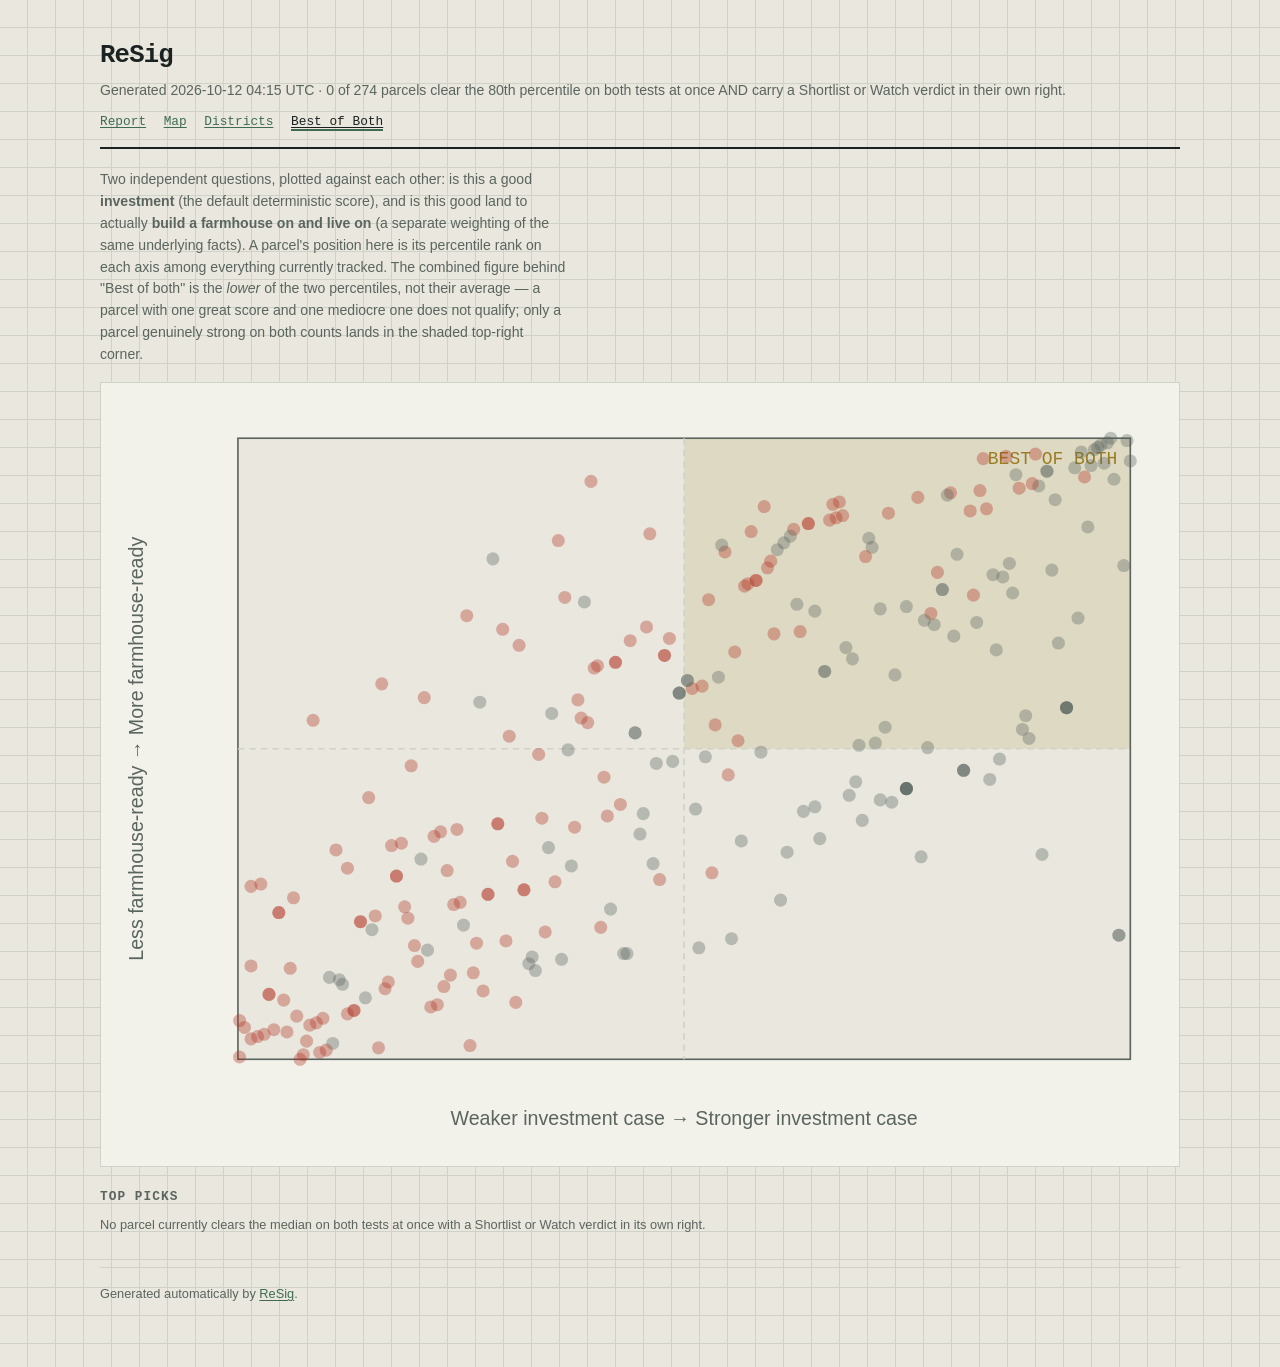
==== commit 1bcc3dac: "Update report (2026-10-12T04:15:33Z)" ====
--- a/best-of-both.html
+++ b/best-of-both.html
@@ -143,7 +143,7 @@
 <header class="sheet">
   <div>
     <p class="wordmark">ReSig</p>
-    <p class="sub">Generated 2026-09-29 11:13 UTC · 0 of 265 parcels clear the
+    <p class="sub">Generated 2026-10-12 04:15 UTC · 0 of 274 parcels clear the
       80th percentile on both tests at once AND carry a Shortlist
       or Watch verdict in their own right.</p>
   </div>
@@ -161,7 +161,7 @@
 </p>
 
 <div class="chart-wrap">
-<svg viewBox="0 0 640 460" role="img" aria-label="Investment score versus farmhouse-suitability score, one dot per parcel"><rect x="74" y="24" width="546" height="380" fill="var(--paper)"/><rect x="347.0" y="24" width="273.0" height="190.0" fill="var(--gold)" opacity="0.14"/><rect x="74" y="24" width="546" height="380" fill="none" stroke="var(--ink-soft)" stroke-width="1"/><line x1="347.0" y1="24" x2="347.0" y2="404" stroke="var(--grid)" stroke-dasharray="4,3"/><line x1="74" y1="214.0" x2="620" y2="214.0" stroke="var(--grid)" stroke-dasharray="4,3"/><text x="612" y="40" text-anchor="end" font-size="11" fill="var(--gold)" font-family="var(--mono)">BEST OF BOTH</text><a href="index.html#p-3c12789ec2a33b2a"><circle cx="620.0" cy="38.4" r="4" style="fill:var(--ink-soft)" opacity="0.35"><title>Commercial Land for Rent in Kapan — investment 100th pct, farmhouse 96th pct (low confidence)</title></circle></a><a href="index.html#p-a960d82c58619d6d"><circle cx="617.9" cy="25.4" r="4" style="fill:var(--ink-soft)" opacity="0.35"><title>Land on Sale at Nakhipot — investment 100th pct, farmhouse 100th pct (low confidence)</title></circle></a><a href="index.html#p-d935917e226b5582"><circle cx="615.9" cy="101.7" r="4" style="fill:var(--ink-soft)" opacity="0.35"><title>Land for Sale in Thakre — investment 99th pct, farmhouse 80th pct (low confidence)</title></circle></a><a href="index.html#p-98e5341f382477df"><circle cx="612.8" cy="324.1" r="4" style="fill:var(--ink-soft)" opacity="0.35"><title>hiway toucha land and house for sales urgent — investment 99th pct, farmhouse 21th pct (low confidence)</title></circle></a><a href="index.html#p-a8525ee507dbd38e"><circle cx="612.8" cy="324.1" r="4" style="fill:var(--ink-soft)" opacity="0.35"><title>15 Aana jaga hiway toucha 17metter face — investment 99th pct, farmhouse 21th pct (low confidence)</title></circle></a><a href="index.html#p-e9f309aa2efd473e"><circle cx="609.7" cy="49.9" r="4" style="fill:var(--ink-soft)" opacity="0.35"><title>Land on Sale at Shivaghat — investment 98th pct, farmhouse 93th pct (low confidence)</title></circle></a><a href="index.html#p-f124165d592187a6"><circle cx="607.6" cy="24.0" r="4" style="fill:var(--ink-soft)" opacity="0.35"><title>Residential Land for Sale in Imadol — investment 98th pct, farmhouse 100th pct (low confidence)</title></circle></a><a href="index.html#p-b2535d9df834cb0d"><circle cx="605.5" cy="26.9" r="4" style="fill:var(--ink-soft)" opacity="0.35"><title>Commercial Land for Sale in Sanagaun — investment 97th pct, farmhouse 99th pct (low confidence)</title></circle></a><a href="index.html#p-3112c5cdf3ae9898"><circle cx="603.5" cy="39.8" r="4" style="fill:var(--ink-soft)" opacity="0.35"><title>Land on Sale at Kirtipur Jhulpokhari — investment 97th pct, farmhouse 96th pct (low confidence)</title></circle></a><a href="index.html#p-f8d220b8ddc4831b"><circle cx="601.4" cy="28.3" r="4" style="fill:var(--ink-soft)" opacity="0.35"><title>Commercial Land for Sale at Baluwatar — investment 97th pct, farmhouse 99th pct (low confidence)</title></circle></a><a href="index.html#p-209a9ff8c789afdb"><circle cx="599.3" cy="29.8" r="4" style="fill:var(--ink-soft)" opacity="0.35"><title>Commercial Land for Sale at Bagbazar — investment 96th pct, farmhouse 98th pct (low confidence)</title></circle></a><a href="index.html#p-7db98823ad5fe661"><circle cx="597.3" cy="133.4" r="4" style="fill:var(--ink-soft)" opacity="0.35"><title>Residential Land for Sale in Harisiddhi — investment 96th pct, farmhouse 71th pct (low confidence)</title></circle></a><a href="index.html#p-1a326ec248c3b425"><circle cx="595.2" cy="31.2" r="4" style="fill:var(--ink-soft)" opacity="0.35"><title>Commercial Land for Sale at Sinamangal — investment 95th pct, farmhouse 98th pct (low confidence)</title></circle></a><a href="index.html#p-9a4951554f86f142"><circle cx="593.1" cy="77.3" r="4" style="fill:var(--ink-soft)" opacity="0.35"><title>Land on Sale at Chhampi — investment 95th pct, farmhouse 86th pct (low confidence)</title></circle></a><a href="index.html#p-3c2ca82757402a3b"><circle cx="591.0" cy="47.0" r="4" style="fill:var(--sindoor)" opacity="0.35"><title>Land on Sale at Nakhudol Bhaisepati — investment 95th pct, farmhouse 94th pct (low confidence)</title></circle></a><a href="index.html#p-1645b2f1ffe58a04"><circle cx="589.0" cy="32.6" r="4" style="fill:var(--ink-soft)" opacity="0.35"><title>Commercial Land for Sale in Gothatar — investment 94th pct, farmhouse 98th pct (low confidence)</title></circle></a><a href="index.html#p-316c15afed1bd3ad"><circle cx="586.9" cy="134.8" r="4" style="fill:var(--ink-soft)" opacity="0.35"><title>🏡 LAVISH BUNGALOW FOR RENT | BISHALNAGAR, KATHMANDU✨ A Premi — investment 94th pct, farmhouse 71th pct (low confidence)</title></circle></a><a href="index.html#p-990f5b1c18c774e6"><circle cx="584.8" cy="41.3" r="4" style="fill:var(--ink-soft)" opacity="0.35"><title>Residential Land for Sale at Chapali — investment 94th pct, farmhouse 95th pct (low confidence)</title></circle></a><a href="index.html#p-963768da8fc0fcf1"><circle cx="579.7" cy="190.2" r="4" style="fill:var(--ink-soft)" opacity="0.35"><title>LAND ON SALE AT CHAPAGAUN — investment 93th pct, farmhouse 56th pct (low confidence)</title></circle></a><a href="index.html#p-612f9ea61b07eb21"><circle cx="579.7" cy="190.2" r="4" style="fill:var(--ink-soft)" opacity="0.35"><title>LAND ON SALE AT CHAPAGAUN — investment 93th pct, farmhouse 56th pct (low confidence)</title></circle></a><a href="index.html#p-20fa27a2e74a25a0"><circle cx="579.7" cy="190.2" r="4" style="fill:var(--ink-soft)" opacity="0.35"><title>LAND ON SALE AT CHAPAGAUN — investment 93th pct, farmhouse 56th pct (low confidence)</title></circle></a><a href="index.html#p-e5a11e2611a1c26a"><circle cx="579.7" cy="190.2" r="4" style="fill:var(--ink-soft)" opacity="0.35"><title>LAND ON SALE AT CHAPAGAUN — investment 93th pct, farmhouse 56th pct (low confidence)</title></circle></a><a href="index.html#p-d938139e222aa679"><circle cx="574.5" cy="150.7" r="4" style="fill:var(--ink-soft)" opacity="0.35"><title>Land on Sale at Thankot Nagdhunga — investment 92th pct, farmhouse 67th pct (low confidence)</title></circle></a><a href="index.html#p-1f2910f21db62cb2"><circle cx="572.4" cy="61.4" r="4" style="fill:var(--ink-soft)" opacity="0.35"><title>5 ROPANI COMMERCIAL LAND FOR RENT|BANESHWOR,KATHMANDU — investment 91th pct, farmhouse 90th pct (low confidence)</title></circle></a><a href="index.html#p-01ec0922d55fd368"><circle cx="570.4" cy="104.6" r="4" style="fill:var(--ink-soft)" opacity="0.35"><title>Residential Land for Sale — investment 91th pct, farmhouse 79th pct (low confidence)</title></circle></a><a href="index.html#p-1af68c649ad234c8"><circle cx="567.3" cy="43.4" r="4" style="fill:var(--ink-soft)" opacity="0.35"><title>Commercial Land for Sale in New Baneshwor — investment 90th pct, farmhouse 95th pct (low confidence)</title></circle></a><a href="index.html#p-52485f45154748b3"><circle cx="567.3" cy="43.4" r="4" style="fill:var(--ink-soft)" opacity="0.35"><title>Commercial Land for Sale at New Baneshwor — investment 90th pct, farmhouse 95th pct (low confidence)</title></circle></a><a href="index.html#p-7ac97693006aa82e"><circle cx="564.2" cy="275.9" r="4" style="fill:var(--ink-soft)" opacity="0.35"><title>Land on Sale at Dhading Sangkosh — investment 90th pct, farmhouse 34th pct (low confidence)</title></circle></a><a href="index.html#p-2e98e618d2769325"><circle cx="562.1" cy="54.2" r="4" style="fill:var(--ink-soft)" opacity="0.35"><title>Residential Land for Sale at Baluwatar — investment 89th pct, farmhouse 92th pct (low confidence)</title></circle></a><a href="index.html#p-5802abc5c0b32b04"><circle cx="560.0" cy="34.1" r="4" style="fill:var(--sindoor)" opacity="0.35"><title>Land on Sale at Maharajgunj — investment 89th pct, farmhouse 97th pct (low confidence)</title></circle></a><a href="index.html#p-6c3da8f4e8584703"><circle cx="558.0" cy="52.8" r="4" style="fill:var(--sindoor)" opacity="0.35"><title>10 aana commercial land for sale in Dahachowk Chandragiri Ka — investment 89th pct, farmhouse 92th pct (low confidence)</title></circle></a><a href="index.html#p-e531e31bd0248b71"><circle cx="555.9" cy="208.2" r="4" style="fill:var(--ink-soft)" opacity="0.35"><title>Residential Land for Sale in Thankot — investment 88th pct, farmhouse 52th pct (low confidence)</title></circle></a><a href="index.html#p-ca33aae7d6bd4e05"><circle cx="553.8" cy="195.3" r="4" style="fill:var(--ink-soft)" opacity="0.35"><title>21 aana Land For Rent !!📍Tokha Greenland, Kathmandu — investment 88th pct, farmhouse 55th pct (low confidence)</title></circle></a><a href="index.html#p-3c18845c3e5b70c5"><circle cx="551.8" cy="202.5" r="4" style="fill:var(--ink-soft)" opacity="0.35"><title>Residental Land On Sale At Bhaisepati — investment 88th pct, farmhouse 53th pct (low confidence)</title></circle></a><a href="index.html#p-892d2bf542212f79"><circle cx="549.7" cy="45.6" r="4" style="fill:var(--ink-soft)" opacity="0.35"><title>Residential Land for Sale in Godamchaur — investment 87th pct, farmhouse 94th pct (low confidence)</title></circle></a><a href="index.html#p-e9ae6f44cef830a0"><circle cx="547.6" cy="119.0" r="4" style="fill:var(--ink-soft)" opacity="0.35"><title>Plotting land On Sale At Lele ,Lalitpur — investment 87th pct, farmhouse 75th pct (low confidence)</title></circle></a><a href="index.html#p-0426338d34e69b75"><circle cx="545.5" cy="100.3" r="4" style="fill:var(--ink-soft)" opacity="0.35"><title>Residential Land for Sale in Imadol — investment 86th pct, farmhouse 80th pct (low confidence)</title></circle></a><a href="index.html#p-fdc3cb3e3785d651"><circle cx="543.5" cy="35.5" r="4" style="fill:var(--sindoor)" opacity="0.35"><title>Land on Sale at Chamati — investment 86th pct, farmhouse 97th pct (low confidence)</title></circle></a><a href="index.html#p-be3637ec2a02e0bb"><circle cx="541.4" cy="108.9" r="4" style="fill:var(--ink-soft)" opacity="0.35"><title>Residential Land for Sale in Ochu Height — investment 86th pct, farmhouse 78th pct (low confidence)</title></circle></a><a href="index.html#p-74a9d9990fa70ed4"><circle cx="539.3" cy="219.8" r="4" style="fill:var(--ink-soft)" opacity="0.35"><title>1 katha land for sale in Gitanagar Bharatpur — investment 85th pct, farmhouse 48th pct (low confidence)</title></circle></a><a href="index.html#p-9b8abcc853cc70a8"><circle cx="537.3" cy="155.0" r="4" style="fill:var(--ink-soft)" opacity="0.35"><title>4 aana 1 paisa and 4 aana  3 paisa land for sale in Matatirt — investment 85th pct, farmhouse 66th pct (low confidence)</title></circle></a><a href="index.html#p-068aeda438d90763"><circle cx="535.2" cy="107.5" r="4" style="fill:var(--ink-soft)" opacity="0.35"><title>Land on Sale at Goldhunga Baikhu — investment 84th pct, farmhouse 78th pct (low confidence)</title></circle></a><a href="index.html#p-af9414f7e6231e8a"><circle cx="533.1" cy="232.7" r="4" style="fill:var(--ink-soft)" opacity="0.35"><title>land on sale @ Bhutkhel Kirtipur 6 — investment 84th pct, farmhouse 45th pct (low confidence)</title></circle></a><a href="index.html#p-979259c079f7f240"><circle cx="531.1" cy="67.2" r="4" style="fill:var(--sindoor)" opacity="0.35"><title>Land on Sale at Jawalakhel — investment 84th pct, farmhouse 89th pct (low confidence)</title></circle></a><a href="index.html#p-f86be8b53a535a36"><circle cx="529.0" cy="37.0" r="4" style="fill:var(--sindoor)" opacity="0.35"><title>Land on Sale at Sano Bharyang — investment 83th pct, farmhouse 97th pct (low confidence)</title></circle></a><a href="index.html#p-96280a4ee81c9bbb"><circle cx="526.9" cy="55.7" r="4" style="fill:var(--sindoor)" opacity="0.35"><title>Land on Sale at Pulchowk — investment 83th pct, farmhouse 92th pct (low confidence)</title></circle></a><a href="index.html#p-3fdf523f615a82b0"><circle cx="524.9" cy="137.7" r="4" style="fill:var(--ink-soft)" opacity="0.35"><title>Residential Land for Sale in Imadol — investment 83th pct, farmhouse 70th pct (low confidence)</title></circle></a><a href="index.html#p-e4b720b49b7aa573"><circle cx="522.8" cy="68.6" r="4" style="fill:var(--sindoor)" opacity="0.35"><title>Land on Sale at Purano Naikap — investment 82th pct, farmhouse 88th pct (low confidence)</title></circle></a><a href="index.html#p-8bbb0d79c8ebb7c4"><circle cx="518.7" cy="227.0" r="4" style="fill:var(--ink-soft)" opacity="0.35"><title>LAND ON SALE — investment 81th pct, farmhouse 47th pct (low confidence)</title></circle></a><a href="index.html#p-fa9666a33225ca65"><circle cx="518.7" cy="227.0" r="4" style="fill:var(--ink-soft)" opacity="0.35"><title>LAND ON SALE AT BISTACHAP — investment 81th pct, farmhouse 47th pct (low confidence)</title></circle></a><a href="index.html#p-eaa1604d2dccfc94"><circle cx="518.7" cy="227.0" r="4" style="fill:var(--ink-soft)" opacity="0.35"><title>20 Aana jagga bikrima — investment 81th pct, farmhouse 47th pct (low confidence)</title></circle></a><a href="index.html#p-368622302d0acafe"><circle cx="514.5" cy="94.5" r="4" style="fill:var(--ink-soft)" opacity="0.35"><title>Residential Land for Sale at Baluwatar — investment 81th pct, farmhouse 81th pct (low confidence)</title></circle></a><a href="index.html#p-170c586a13817214"><circle cx="512.5" cy="146.3" r="4" style="fill:var(--ink-soft)" opacity="0.35"><title>6 piece land for sale in Matatirtha Chandragiri Kathmandu — investment 80th pct, farmhouse 68th pct (low confidence)</title></circle></a><a href="index.html#p-64d1e7f531bf6867"><circle cx="510.4" cy="57.1" r="4" style="fill:var(--sindoor)" opacity="0.35"><title>3 aana commercial land for sale in Tokha Height Kathmandu — investment 80th pct, farmhouse 91th pct (low confidence)</title></circle></a><a href="index.html#p-bebb0da9c721f9f5"><circle cx="508.3" cy="58.5" r="4" style="fill:var(--ink-soft)" opacity="0.35"><title>Residential Land for Sale at Gothatar — investment 80th pct, farmhouse 91th pct (low confidence)</title></circle></a><a href="index.html#p-11cb8724d574bea3"><circle cx="505.2" cy="116.8" r="4" style="fill:var(--ink-soft)" opacity="0.35"><title>Residential Land for Sale in Chapali — investment 79th pct, farmhouse 76th pct (low confidence)</title></circle></a><a href="index.html#p-368818a5c2e832f6"><circle cx="505.2" cy="116.8" r="4" style="fill:var(--ink-soft)" opacity="0.35"><title>Residential Land for Sale at Bistagaun — investment 79th pct, farmhouse 76th pct (low confidence)</title></circle></a><a href="index.html#p-b567ed6657759b4b"><circle cx="502.1" cy="106.0" r="4" style="fill:var(--sindoor)" opacity="0.35"><title>Land on Sale at Dhapakhel — investment 78th pct, farmhouse 78th pct (low confidence)</title></circle></a><a href="index.html#p-5e1c99d452810876"><circle cx="500.0" cy="139.2" r="4" style="fill:var(--ink-soft)" opacity="0.35"><title>Land on Sale at Birgunj — investment 78th pct, farmhouse 70th pct (low confidence)</title></circle></a><a href="index.html#p-42368e75411b4a6c"><circle cx="498.0" cy="130.5" r="4" style="fill:var(--sindoor)" opacity="0.35"><title>Land on Sale at Dhapakhel — investment 78th pct, farmhouse 72th pct (low confidence)</title></circle></a><a href="index.html#p-ded3324884a96fbd"><circle cx="495.9" cy="212.6" r="4" style="fill:var(--ink-soft)" opacity="0.35"><title>54 ana land for in budanilkantha height — investment 77th pct, farmhouse 50th pct (low confidence)</title></circle></a><a href="index.html#p-62176c35b2fcaacd"><circle cx="493.8" cy="136.3" r="4" style="fill:var(--ink-soft)" opacity="0.35"><title>Commercial Land for Sale at Baluwatar — investment 77th pct, farmhouse 70th pct (low confidence)</title></circle></a><a href="index.html#p-6617190d10756c51"><circle cx="491.8" cy="277.3" r="4" style="fill:var(--ink-soft)" opacity="0.35"><title>14 piece plotting land for sale in Matatirtha Dhaksi Kathman — investment 77th pct, farmhouse 33th pct (low confidence)</title></circle></a><a href="index.html#p-cd67b5b4f9129a22"><circle cx="489.7" cy="60.0" r="4" style="fill:var(--sindoor)" opacity="0.35"><title>Land on Sale at Baluwatar — investment 76th pct, farmhouse 91th pct (low confidence)</title></circle></a><a href="index.html#p-988099e53c76cf56"><circle cx="483.5" cy="237.8" r="4" style="fill:var(--ink-soft)" opacity="0.35"><title>land for rent — investment 75th pct, farmhouse 44th pct (low confidence)</title></circle></a><a href="index.html#p-f7e66fc00bdfc199"><circle cx="483.5" cy="237.8" r="4" style="fill:var(--ink-soft)" opacity="0.35"><title>Land For sale!!📍Mitrwpark, Kathmandu — investment 75th pct, farmhouse 44th pct (low confidence)</title></circle></a><a href="index.html#p-c7a46c102cbdc90b"><circle cx="483.5" cy="237.8" r="4" style="fill:var(--ink-soft)" opacity="0.35"><title>land for rent in pasikot — investment 75th pct, farmhouse 44th pct (low confidence)</title></circle></a><a href="index.html#p-54b76462b521c9f4"><circle cx="483.5" cy="126.2" r="4" style="fill:var(--ink-soft)" opacity="0.35"><title>7.5 ropani Land For Rent !!📍mitrwpark, Kathmandu — investment 75th pct, farmhouse 73th pct (low confidence)</title></circle></a><a href="index.html#p-afece3cb2e1f3c44"><circle cx="483.5" cy="237.8" r="4" style="fill:var(--ink-soft)" opacity="0.35"><title>5 aana Land For Rent !!📍Handigaun, Kathmandu — investment 75th pct, farmhouse 44th pct (low confidence)</title></circle></a><a href="index.html#p-eae59f23129d2b49"><circle cx="477.3" cy="169.4" r="4" style="fill:var(--ink-soft)" opacity="0.35"><title>Residential Land for Sale at Godamchaur — investment 74th pct, farmhouse 62th pct (low confidence)</title></circle></a><a href="index.html#p-4a359002c788ca07"><circle cx="475.2" cy="201.0" r="4" style="fill:var(--ink-soft)" opacity="0.35"><title>Residential Land for Sale in Imadol — investment 73th pct, farmhouse 53th pct (low confidence)</title></circle></a><a href="index.html#p-3a15a2e664866957"><circle cx="472.1" cy="244.2" r="4" style="fill:var(--ink-soft)" opacity="0.35"><title>LAND FOR RENT|DHUMBARHI,KATHMANDU — investment 73th pct, farmhouse 42th pct (low confidence)</title></circle></a><a href="index.html#p-cc1713359f833239"><circle cx="472.1" cy="127.6" r="4" style="fill:var(--ink-soft)" opacity="0.35"><title>🏞️ **10 ROPANI LAND FOR RENT**  📍 **Dhumbarahi, Kathmandu** — investment 73th pct, farmhouse 73th pct (low confidence)</title></circle></a><a href="index.html#p-94b2ac09a2171e96"><circle cx="469.0" cy="90.2" r="4" style="fill:var(--ink-soft)" opacity="0.35"><title>4 aana land for sale in Damauli Vyas-5 Ranitari — investment 72th pct, farmhouse 83th pct (low confidence)</title></circle></a><a href="index.html#p-16c75f04ebbd067e"><circle cx="467.0" cy="84.5" r="4" style="fill:var(--ink-soft)" opacity="0.35"><title>Land for sale in Pasikot — investment 72th pct, farmhouse 84th pct (low confidence)</title></circle></a><a href="index.html#p-770c49b5ddaf3180"><circle cx="464.9" cy="96.0" r="4" style="fill:var(--sindoor)" opacity="0.35"><title>Land on Sale at Chyaudada — investment 72th pct, farmhouse 81th pct (low confidence)</title></circle></a><a href="index.html#p-d36798738c6763a4"><circle cx="462.8" cy="254.3" r="4" style="fill:var(--ink-soft)" opacity="0.35"><title>Land For sale !!📍Pasikot, Kathmandu — investment 71th pct, farmhouse 39th pct (low confidence)</title></circle></a><a href="index.html#p-bc2d4c833d9a3193"><circle cx="460.8" cy="211.1" r="4" style="fill:var(--ink-soft)" opacity="0.35"><title>Residential Land for Sale in Bishundole — investment 71th pct, farmhouse 51th pct (low confidence)</title></circle></a><a href="index.html#p-0f5d6bbccde2a4bc"><circle cx="458.7" cy="234.2" r="4" style="fill:var(--ink-soft)" opacity="0.35"><title>Residential Land on sell at Machhegaun, Bhakteparti, KTM — investment 70th pct, farmhouse 45th pct (low confidence)</title></circle></a><a href="index.html#p-d5c5f369127f8773"><circle cx="456.6" cy="160.7" r="4" style="fill:var(--ink-soft)" opacity="0.35"><title>Residential Land for Sale in Pasikot — investment 70th pct, farmhouse 64th pct (low confidence)</title></circle></a><a href="index.html#p-63c902841c5279f7"><circle cx="454.5" cy="241.3" r="4" style="fill:var(--ink-soft)" opacity="0.35"><title>Residential Land for Sale in Satdobato — investment 70th pct, farmhouse 43th pct (low confidence)</title></circle></a><a href="index.html#p-94fad1ba8aa03be5"><circle cx="452.5" cy="153.5" r="4" style="fill:var(--ink-soft)" opacity="0.35"><title>Land on Sale at Khusibu Nayabazar — investment 69th pct, farmhouse 66th pct (low confidence)</title></circle></a><a href="index.html#p-bf9d4fe36bf699e9"><circle cx="450.4" cy="70.1" r="4" style="fill:var(--sindoor)" opacity="0.35"><title>Land on Sale at Dallu — investment 69th pct, farmhouse 88th pct (low confidence)</title></circle></a><a href="index.html#p-9245245c6d275e98"><circle cx="448.3" cy="62.9" r="4" style="fill:var(--sindoor)" opacity="0.35"><title>Commercial 34.5 aana land for sale in MID Baneshwor — investment 69th pct, farmhouse 90th pct (low confidence)</title></circle></a><a href="index.html#p-05c12bc73607ed9e"><circle cx="446.3" cy="71.5" r="4" style="fill:var(--sindoor)" opacity="0.35"><title>Land on Sale at Chamati — investment 68th pct, farmhouse 88th pct (low confidence)</title></circle></a><a href="index.html#p-8c8f69040e8125b4"><circle cx="444.2" cy="64.3" r="4" style="fill:var(--sindoor)" opacity="0.35"><title>Land on Sale at Chabahil — investment 68th pct, farmhouse 89th pct (low confidence)</title></circle></a><a href="index.html#p-3405479f69a2ae08"><circle cx="442.1" cy="72.9" r="4" style="fill:var(--sindoor)" opacity="0.35"><title>Land on Sale at Banasthali — investment 67th pct, farmhouse 87th pct (low confidence)</title></circle></a><a href="index.html#p-3a4c5d53c0106d5a"><circle cx="440.1" cy="167.9" r="4" style="fill:var(--ink-soft)" opacity="0.35"><title>Commercial Land for Sale in Lakhechaur — investment 67th pct, farmhouse 62th pct (low confidence)</title></circle></a><a href="index.html#p-7e8b2041a67af7d3"><circle cx="438.0" cy="265.8" r="4" style="fill:var(--ink-soft)" opacity="0.35"><title>Land For sale  !! 📍Tarkeshowr — investment 67th pct, farmhouse 36th pct (low confidence)</title></circle></a><a href="index.html#p-eff3a32c3dd59404"><circle cx="434.9" cy="247.1" r="4" style="fill:var(--ink-soft)" opacity="0.35"><title>LAND FOR RENT|CHABAHIL,KATHMANDU — investment 66th pct, farmhouse 41th pct (low confidence)</title></circle></a><a href="index.html#p-10b55ead4517c783"><circle cx="434.9" cy="129.1" r="4" style="fill:var(--ink-soft)" opacity="0.35"><title>🏞️ **7.5 ROPANI LAND FOR RENT**  📍 **Chabahil, Kathmandu** — investment 66th pct, farmhouse 72th pct (low confidence)</title></circle></a><a href="index.html#p-babc198aa5148dfa"><circle cx="430.8" cy="75.1" r="4" style="fill:var(--sindoor)" opacity="0.35"><title>Land on Sale at Pasikot — investment 65th pct, farmhouse 87th pct (low confidence)</title></circle></a><a href="index.html#p-c88eac480dbc6f1f"><circle cx="430.8" cy="75.1" r="4" style="fill:var(--sindoor)" opacity="0.35"><title>Land on Sale at Chapali Bhangal — investment 65th pct, farmhouse 87th pct (low confidence)</title></circle></a><a href="index.html#p-f037e6fe3c0bad24"><circle cx="427.7" cy="248.5" r="4" style="fill:var(--ink-soft)" opacity="0.35"><title>Bhangal Sundarbasti Land For Sale — investment 65th pct, farmhouse 41th pct (low confidence)</title></circle></a><a href="index.html#p-84d5249b5bb593e5"><circle cx="425.6" cy="143.5" r="4" style="fill:var(--sindoor)" opacity="0.35"><title>Residential Land for Sale in Chasidol — investment 64th pct, farmhouse 69th pct (low confidence)</title></circle></a><a href="index.html#p-5a23cd3a6ea957ff"><circle cx="423.5" cy="124.8" r="4" style="fill:var(--ink-soft)" opacity="0.35"><title>Residential Land for Sale in Lubhu — investment 64th pct, farmhouse 73th pct (low confidence)</title></circle></a><a href="index.html#p-8802bf719e6737d7"><circle cx="421.5" cy="78.7" r="4" style="fill:var(--sindoor)" opacity="0.35"><title>Land on Sale at Sitapaila — investment 64th pct, farmhouse 86th pct (low confidence)</title></circle></a><a href="index.html#p-c818f0b1dee4cb6c"><circle cx="419.4" cy="83.0" r="4" style="fill:var(--ink-soft)" opacity="0.35"><title>3 aana land for sale in Taathali 9 Chitapol Bhaktapur — investment 63th pct, farmhouse 84th pct (low confidence)</title></circle></a><a href="index.html#p-36bc25cc10a32e41"><circle cx="417.3" cy="274.5" r="4" style="fill:var(--ink-soft)" opacity="0.35"><title>Land on Sale at Dahachowk — investment 63th pct, farmhouse 34th pct (low confidence)</title></circle></a><a href="index.html#p-115e49ecef42c4d4"><circle cx="415.2" cy="87.3" r="4" style="fill:var(--ink-soft)" opacity="0.35"><title>Commercial Land for Sale in Lakeside, Pokhara — investment 62th pct, farmhouse 83th pct (low confidence)</title></circle></a><a href="index.html#p-a54648dc031ece81"><circle cx="413.2" cy="303.2" r="4" style="fill:var(--ink-soft)" opacity="0.35"><title>4 aana land for sale at Baadbhanjhyang Dahachowk — investment 62th pct, farmhouse 27th pct (low confidence)</title></circle></a><a href="index.html#p-e23c1c39a8e1b000"><circle cx="411.1" cy="91.7" r="4" style="fill:var(--ink-soft)" opacity="0.35"><title>3 aana 4 aana 9 aana land piece on sale in Changunarayan Bha — investment 62th pct, farmhouse 82th pct (low confidence)</title></circle></a><a href="index.html#p-9dfac59d59465ac1"><circle cx="409.0" cy="144.9" r="4" style="fill:var(--sindoor)" opacity="0.35"><title>Land on Sale at Thecho — investment 61th pct, farmhouse 68th pct (low confidence)</title></circle></a><a href="index.html#p-15c12097c1d985be"><circle cx="407.0" cy="98.8" r="4" style="fill:var(--sindoor)" opacity="0.35"><title>Land on Sale at Lolang Goldhunga — investment 61th pct, farmhouse 80th pct (low confidence)</title></circle></a><a href="index.html#p-26e798e45c572107"><circle cx="404.9" cy="103.2" r="4" style="fill:var(--sindoor)" opacity="0.35"><title>Land on Sale at Machhapokhari Basantanagar — investment 61th pct, farmhouse 79th pct (low confidence)</title></circle></a><a href="index.html#p-fab6fee409c48351"><circle cx="402.8" cy="65.7" r="4" style="fill:var(--sindoor)" opacity="0.35"><title>8 aana commercial land for sale / rent in Gokarneshwor Kathm — investment 60th pct, farmhouse 89th pct (low confidence)</title></circle></a><a href="index.html#p-3a9067322245c68d"><circle cx="400.8" cy="215.4" r="4" style="fill:var(--ink-soft)" opacity="0.35"><title>Lalitpur bista xap ma jagga — investment 60th pct, farmhouse 50th pct (low confidence)</title></circle></a><a href="index.html#p-d072fd7a7451ebe6"><circle cx="397.7" cy="111.1" r="4" style="fill:var(--sindoor)" opacity="0.35"><title>Residential Land for Sale in Deuwa Chowk — investment 59th pct, farmhouse 77th pct (low confidence)</title></circle></a><a href="index.html#p-968675f303934381"><circle cx="397.7" cy="111.1" r="4" style="fill:var(--sindoor)" opacity="0.35"><title>Residential Land for Sale at Suryadarshan Height — investment 59th pct, farmhouse 77th pct (low confidence)</title></circle></a><a href="index.html#p-53c7dc42c43de2a5"><circle cx="394.6" cy="80.1" r="4" style="fill:var(--sindoor)" opacity="0.35"><title>Land on Sale at Arubari Gokarneshwar — investment 59th pct, farmhouse 85th pct (low confidence)</title></circle></a><a href="index.html#p-ad8fbabbc5e84e7c"><circle cx="392.5" cy="113.2" r="4" style="fill:var(--sindoor)" opacity="0.35"><title>4 To 6 aana land for sale at satdobato — investment 58th pct, farmhouse 77th pct (low confidence)</title></circle></a><a href="index.html#p-22f335d3ed2a7642"><circle cx="390.4" cy="114.7" r="4" style="fill:var(--sindoor)" opacity="0.35"><title>Land on Sale at Khumaltar — investment 58th pct, farmhouse 76th pct (low confidence)</title></circle></a><a href="index.html#p-0e30c47c575b5f95"><circle cx="388.4" cy="267.3" r="4" style="fill:var(--ink-soft)" opacity="0.35"><title>Land on Sale at Khusibu Nayabazar — investment 58th pct, farmhouse 36th pct (low confidence)</title></circle></a><a href="index.html#p-59d10129747eb26b"><circle cx="386.3" cy="209.7" r="4" style="fill:var(--sindoor)" opacity="0.35"><title>Residential land for sale/sell in Hattiban, Lalitpur, Nepal  — investment 57th pct, farmhouse 51th pct (low confidence)</title></circle></a><a href="index.html#p-3f016a403d3987b9"><circle cx="384.2" cy="156.4" r="4" style="fill:var(--sindoor)" opacity="0.35"><title>Residential Land for Sale in Imadol — investment 57th pct, farmhouse 65th pct (low confidence)</title></circle></a><a href="index.html#p-139144660ec3d21f"><circle cx="382.2" cy="326.3" r="4" style="fill:var(--ink-soft)" opacity="0.35"><title>3 piece land for sale in Machhegaun, Near Khusi Khusi Chowk, — investment 56th pct, farmhouse 20th pct (low confidence)</title></circle></a><a href="index.html#p-a6307a5e37349d98"><circle cx="380.1" cy="229.8" r="4" style="fill:var(--sindoor)" opacity="0.35"><title>Land on Sale at Khumaltar Icimod — investment 56th pct, farmhouse 46th pct (low confidence)</title></circle></a><a href="index.html#p-6637e7f1e168aa53"><circle cx="378.0" cy="93.1" r="4" style="fill:var(--sindoor)" opacity="0.35"><title>Commercial land on sale at Baluwatar — investment 56th pct, farmhouse 82th pct (low confidence)</title></circle></a><a href="index.html#p-97d8ff655ee2f2b0"><circle cx="376.0" cy="88.8" r="4" style="fill:var(--ink-soft)" opacity="0.35"><title>Land for Sale at Gothatar — investment 55th pct, farmhouse 83th pct (low confidence)</title></circle></a><a href="index.html#p-c71430cc6fa8782f"><circle cx="373.9" cy="170.8" r="4" style="fill:var(--ink-soft)" opacity="0.35"><title>Tukra jagga dhulikhel Deurali — investment 55th pct, farmhouse 61th pct (low confidence)</title></circle></a><a href="index.html#p-b3771729e3cc06c1"><circle cx="371.8" cy="199.6" r="4" style="fill:var(--sindoor)" opacity="0.35"><title>Land on Sale at Attarkhel Jorpati — investment 55th pct, farmhouse 54th pct (low confidence)</title></circle></a><a href="index.html#p-50377a31ea4d1b08"><circle cx="369.8" cy="287.4" r="4" style="fill:var(--sindoor)" opacity="0.35"><title>Land on Sale at Chhampi — investment 54th pct, farmhouse 31th pct (low confidence)</title></circle></a><a href="index.html#p-7c7cc62dc478395f"><circle cx="367.7" cy="121.9" r="4" style="fill:var(--sindoor)" opacity="0.35"><title>Land on Sale at Ichangu Narayan — investment 54th pct, farmhouse 74th pct (low confidence)</title></circle></a><a href="index.html#p-1bdc06c7d0eaa78a"><circle cx="365.6" cy="178.0" r="4" style="fill:var(--sindoor)" opacity="0.35"><title>Land on Sale at Grande Hospital Tokha — investment 53th pct, farmhouse 59th pct (low confidence)</title></circle></a><a href="index.html#p-9b31385c62ba69a1"><circle cx="363.5" cy="332.0" r="4" style="fill:var(--ink-soft)" opacity="0.35"><title>4 aana land for sale in Dahachowk Near Medical College — investment 53th pct, farmhouse 19th pct (low confidence)</title></circle></a><a href="index.html#p-935af85b6ecfc041"><circle cx="361.5" cy="179.5" r="4" style="fill:var(--sindoor)" opacity="0.35"><title>Land on Sale at Basundhara — investment 53th pct, farmhouse 59th pct (low confidence)</title></circle></a><a href="index.html#p-70b506606161aaff"><circle cx="358.4" cy="173.0" r="4" style="fill:var(--ink-soft)" opacity="0.35"><title>Land for Sale in Budhanilkantha — investment 52th pct, farmhouse 61th pct (low confidence)</title></circle></a><a href="index.html#p-02665ecb4c244289"><circle cx="358.4" cy="173.0" r="4" style="fill:var(--ink-soft)" opacity="0.35"><title>Land on Sale at Narayanthan Taulung — investment 52th pct, farmhouse 61th pct (low confidence)</title></circle></a><a href="index.html#p-8a6c2ccd807cae85"><circle cx="353.2" cy="182.3" r="4" style="fill:var(--ink-soft)" opacity="0.35"><title>Land for Sale at Chapali — investment 51th pct, farmhouse 58th pct (low confidence)</title></circle></a><a href="index.html#p-f736aa708f639020"><circle cx="353.2" cy="182.3" r="4" style="fill:var(--ink-soft)" opacity="0.35"><title>Land for Sale at Bansbari — investment 51th pct, farmhouse 58th pct (low confidence)</title></circle></a><a href="index.html#p-97f4a6e6365e58a6"><circle cx="353.2" cy="182.3" r="4" style="fill:var(--ink-soft)" opacity="0.35"><title>Land for Sale in Chapali — investment 51th pct, farmhouse 58th pct (low confidence)</title></circle></a><a href="index.html#p-3395d0d3388e1f4b"><circle cx="349.1" cy="221.2" r="4" style="fill:var(--ink-soft)" opacity="0.35"><title>Residential Land for Sale at Godamchaur — investment 50th pct, farmhouse 48th pct (low confidence)</title></circle></a><a href="index.html#p-40870b387a4bfd2b"><circle cx="347.0" cy="147.8" r="4" style="fill:var(--sindoor)" opacity="0.35"><title>Land on Sale at Kapan Height — investment 50th pct, farmhouse 67th pct (low confidence)</title></circle></a><a href="index.html#p-9ac2ca669f93ae52"><circle cx="343.9" cy="158.6" r="4" style="fill:var(--sindoor)" opacity="0.35"><title>Residential Land for Sale at Ekatabasti — investment 49th pct, farmhouse 65th pct (low confidence)</title></circle></a><a href="index.html#p-cb3085011937e8d2"><circle cx="343.9" cy="158.6" r="4" style="fill:var(--sindoor)" opacity="0.35"><title>Commercial Land for Sale in Chapali — investment 49th pct, farmhouse 65th pct (low confidence)</title></circle></a><a href="index.html#p-780a6d66d5318336"><circle cx="340.8" cy="48.5" r="4" style="fill:var(--sindoor)" opacity="0.35"><title>Land on Sale at Bhangal Sundarbasti — investment 49th pct, farmhouse 94th pct (low confidence)</title></circle></a><a href="index.html#p-e778d17770ca6cbe"><circle cx="338.7" cy="291.7" r="4" style="fill:var(--sindoor)" opacity="0.35"><title>Land on Sale at Khumaltar Dhapakhel — investment 48th pct, farmhouse 30th pct (low confidence)</title></circle></a><a href="index.html#p-c2c6a74463fe853a"><circle cx="336.7" cy="222.6" r="4" style="fill:var(--ink-soft)" opacity="0.35"><title>Residential Land for Sale in Lubhu — investment 48th pct, farmhouse 48th pct (low confidence)</title></circle></a><a href="index.html#p-f1ee7bb512b40a03"><circle cx="334.6" cy="281.7" r="4" style="fill:var(--ink-soft)" opacity="0.35"><title>Agricultural Land for Rent in Pasikot — investment 48th pct, farmhouse 32th pct (low confidence)</title></circle></a><a href="index.html#p-ea0e81c4ed0bd34a"><circle cx="332.5" cy="81.6" r="4" style="fill:var(--sindoor)" opacity="0.35"><title>Residential Land for Sale at Katunje — investment 47th pct, farmhouse 85th pct (low confidence)</title></circle></a><a href="index.html#p-abfd71cbbbd120ac"><circle cx="330.5" cy="140.6" r="4" style="fill:var(--sindoor)" opacity="0.35"><title>Land on Sale at Raniban Tinghare — investment 47th pct, farmhouse 69th pct (low confidence)</title></circle></a><a href="index.html#p-c1a153fbe6f7f114"><circle cx="328.4" cy="250.0" r="4" style="fill:var(--ink-soft)" opacity="0.35"><title>Residential Land for Sale in Tikathali — investment 47th pct, farmhouse 41th pct (low confidence)</title></circle></a><a href="index.html#p-b8bfed4c8b1be08f"><circle cx="326.3" cy="262.9" r="4" style="fill:var(--ink-soft)" opacity="0.35"><title>Land for Sale, Area १० धुर घडेरी — investment 46th pct, farmhouse 37th pct (low confidence)</title></circle></a><a href="index.html#p-6db5d75f11e9e419"><circle cx="323.2" cy="204.6" r="4" style="fill:var(--ink-soft)" opacity="0.35"><title>Land for Sale at Suryadarshan Height — investment 46th pct, farmhouse 52th pct (low confidence)</title></circle></a><a href="index.html#p-47f701cf0395b530"><circle cx="323.2" cy="204.6" r="4" style="fill:var(--ink-soft)" opacity="0.35"><title>Land for sale in Narayanthan — investment 46th pct, farmhouse 52th pct (low confidence)</title></circle></a><a href="index.html#p-4b06c82de24a27e1"><circle cx="320.1" cy="149.2" r="4" style="fill:var(--sindoor)" opacity="0.35"><title>Land on Sale at Swayambhu Sitapaila — investment 45th pct, farmhouse 67th pct (low confidence)</title></circle></a><a href="index.html#p-a4db501a9a3a580c"><circle cx="318.0" cy="335.6" r="4" style="fill:var(--ink-soft)" opacity="0.35"><title>Land for Sale in Bista Gaun, Kirtipur — investment 45th pct, farmhouse 18th pct (low confidence)</title></circle></a><a href="index.html#p-e64f503582e2a106"><circle cx="316.0" cy="335.6" r="4" style="fill:var(--ink-soft)" opacity="0.35"><title>Plotted Land for sale Macchegau Kirtipur — investment 44th pct, farmhouse 18th pct (low confidence)</title></circle></a><a href="index.html#p-18f32cc4d71c750a"><circle cx="313.9" cy="245.7" r="4" style="fill:var(--sindoor)" opacity="0.35"><title>Residential Land for Sale in Imadol — investment 44th pct, farmhouse 42th pct (low confidence)</title></circle></a><a href="index.html#p-f57037a35fd64ccb"><circle cx="310.8" cy="162.9" r="4" style="fill:var(--sindoor)" opacity="0.35"><title>Land on Sale at Narayanthan — investment 43th pct, farmhouse 63th pct (low confidence)</title></circle></a><a href="index.html#p-73466f6438173e8f"><circle cx="310.8" cy="162.9" r="4" style="fill:var(--sindoor)" opacity="0.35"><title>Land on Sale at Budhanilkantha — investment 43th pct, farmhouse 63th pct (low confidence)</title></circle></a><a href="index.html#p-960ede985c9ff05f"><circle cx="307.7" cy="251.4" r="4" style="fill:var(--sindoor)" opacity="0.35"><title>Residential Land for Sale in Imadol — investment 43th pct, farmhouse 40th pct (low confidence)</title></circle></a><a href="index.html#p-668865b59ebbd8fd"><circle cx="305.6" cy="231.3" r="4" style="fill:var(--sindoor)" opacity="0.35"><title>Land for sale in Tokha — investment 42th pct, farmhouse 45th pct (low confidence)</title></circle></a><a href="index.html#p-2dedc42c506fc74f"><circle cx="303.6" cy="319.1" r="4" style="fill:var(--sindoor)" opacity="0.35"><title>10 anaa 2 paisa ghaderi land for sale in Kirtipur Kathmandu — investment 42th pct, farmhouse 22th pct (low confidence)</title></circle></a><a href="index.html#p-cea1a4b784e84e7f"><circle cx="301.5" cy="165.1" r="4" style="fill:var(--sindoor)" opacity="0.35"><title>Land on Sale at Thulo Bharyang — investment 42th pct, farmhouse 63th pct (low confidence)</title></circle></a><a href="index.html#p-6e7c4a5662ead6bb"><circle cx="299.4" cy="166.5" r="4" style="fill:var(--sindoor)" opacity="0.35"><title>Land on Sale at Sitapaila — investment 41th pct, farmhouse 62th pct (low confidence)</title></circle></a><a href="index.html#p-0e0da34ddcab12ca"><circle cx="297.4" cy="51.3" r="4" style="fill:var(--sindoor)" opacity="0.35"><title>5 Ropani Land for sale in Naxal, Kathmandu — investment 41th pct, farmhouse 93th pct (low confidence)</title></circle></a><a href="index.html#p-41f087062096eeb3"><circle cx="295.3" cy="198.2" r="4" style="fill:var(--sindoor)" opacity="0.35"><title>Land on Sale at Gokarneshwar — investment 41th pct, farmhouse 54th pct (low confidence)</title></circle></a><a href="index.html#p-005c8cb9f6876c9a"><circle cx="293.2" cy="123.3" r="4" style="fill:var(--ink-soft)" opacity="0.35"><title>Residential Land for Sale in Itahari — investment 40th pct, farmhouse 74th pct (low confidence)</title></circle></a><a href="index.html#p-0226325f636787b0"><circle cx="291.2" cy="258.6" r="4" style="fill:var(--sindoor)" opacity="0.35"><title>Land on Sale at Narayanthan Height — investment 40th pct, farmhouse 38th pct (low confidence)</title></circle></a><a href="index.html#p-a8e2852b82821889"><circle cx="289.1" cy="283.1" r="4" style="fill:var(--ink-soft)" opacity="0.35"><title>Lalitpur ma sasto ma 4 aana jagga  — investment 39th pct, farmhouse 32th pct (low confidence)</title></circle></a><a href="index.html#p-02f95be6ef83c300"><circle cx="287.0" cy="214.0" r="4" style="fill:var(--ink-soft)" opacity="0.35"><title>Land on Sale at Balambu — investment 39th pct, farmhouse 50th pct (low confidence)</title></circle></a><a href="index.html#p-4a70072fd428647a"><circle cx="285.0" cy="120.4" r="4" style="fill:var(--sindoor)" opacity="0.35"><title>Land on sale 250m form sano gau bhatvateni  — investment 39th pct, farmhouse 75th pct (low confidence)</title></circle></a><a href="index.html#p-307b810413766cf9"><circle cx="282.9" cy="339.2" r="4" style="fill:var(--ink-soft)" opacity="0.35"><title>Land for Sale in Ramailo Danda, Tokha-2 — investment 38th pct, farmhouse 17th pct (low confidence)</title></circle></a><a href="index.html#p-e9e240c964015add"><circle cx="280.8" cy="85.9" r="4" style="fill:var(--sindoor)" opacity="0.35"><title>Land on Sale at Narayanthan Height — investment 38th pct, farmhouse 84th pct (low confidence)</title></circle></a><a href="index.html#p-bcac0b5bc75aaa0d"><circle cx="278.8" cy="293.2" r="4" style="fill:var(--sindoor)" opacity="0.35"><title>Land on Sale at Kalanki — investment 38th pct, farmhouse 29th pct (low confidence)</title></circle></a><a href="index.html#p-ef6db0f3fb4b97d9"><circle cx="276.7" cy="193.8" r="4" style="fill:var(--ink-soft)" opacity="0.35"><title>Land for Sale in Gothatar — investment 37th pct, farmhouse 55th pct (low confidence)</title></circle></a><a href="index.html#p-a8211fe9c4a0c603"><circle cx="274.6" cy="271.6" r="4" style="fill:var(--ink-soft)" opacity="0.35"><title>Residential Land for Sale in Saraswotikhel — investment 37th pct, farmhouse 35th pct (low confidence)</title></circle></a><a href="index.html#p-41d606b0a3f67c8b"><circle cx="272.5" cy="322.0" r="4" style="fill:var(--sindoor)" opacity="0.35"><title>Land on Sale at Baniyatar Dhaneshwor — investment 36th pct, farmhouse 22th pct (low confidence)</title></circle></a><a href="index.html#p-b864aa5bf7cafe6d"><circle cx="270.5" cy="252.9" r="4" style="fill:var(--sindoor)" opacity="0.35"><title>Land on Sale at Radhakrisna Raniban — investment 36th pct, farmhouse 40th pct (low confidence)</title></circle></a><a href="index.html#p-378221990c05f1e0"><circle cx="268.4" cy="218.3" r="4" style="fill:var(--sindoor)" opacity="0.35"><title>Land on Sale at Tikathali — investment 36th pct, farmhouse 49th pct (low confidence)</title></circle></a><a href="index.html#p-1f152557155c06c7"><circle cx="266.3" cy="346.4" r="4" style="fill:var(--ink-soft)" opacity="0.35"><title>Land for Sale in Sangla, Tarakeshwor-1 — investment 35th pct, farmhouse 15th pct (low confidence)</title></circle></a><a href="index.html#p-e135b24836084406"><circle cx="264.3" cy="337.8" r="4" style="fill:var(--ink-soft)" opacity="0.35"><title>land for sale — investment 35th pct, farmhouse 17th pct (low confidence)</title></circle></a><a href="index.html#p-2f412ba428545dd3"><circle cx="262.2" cy="342.1" r="4" style="fill:var(--ink-soft)" opacity="0.35"><title>3 anna 3 paisa, maiti nepal, gokarna — investment 34th pct, farmhouse 16th pct (low confidence)</title></circle></a><a href="index.html#p-ef0895a17eec6892"><circle cx="259.1" cy="298.2" r="4" style="fill:var(--sindoor)" opacity="0.35"><title>Land on Sale at Gairidhara — investment 34th pct, farmhouse 28th pct (low confidence)</title></circle></a><a href="index.html#p-389b02d96c0464ed"><circle cx="259.1" cy="298.2" r="4" style="fill:var(--sindoor)" opacity="0.35"><title>Land on Sale at Mahalaxmisthan — investment 34th pct, farmhouse 28th pct (low confidence)</title></circle></a><a href="index.html#p-f5067bdf99ca1fa6"><circle cx="256.0" cy="152.1" r="4" style="fill:var(--sindoor)" opacity="0.35"><title>Land for Sale in Pasikot Ideal for Plotting — investment 33th pct, farmhouse 66th pct (low confidence)</title></circle></a><a href="index.html#p-38b0463a8ea0d262"><circle cx="253.9" cy="366.6" r="4" style="fill:var(--sindoor)" opacity="0.35"><title>Land on Sale at Bhaisepati Magargaun — investment 33th pct, farmhouse 10th pct (low confidence)</title></circle></a><a href="index.html#p-fcf8a1216339b86c"><circle cx="251.9" cy="280.2" r="4" style="fill:var(--sindoor)" opacity="0.35"><title>Land on Sale at Narayanthan Wasik — investment 33th pct, farmhouse 33th pct (low confidence)</title></circle></a><a href="index.html#p-325f1c41fa04c77f"><circle cx="249.8" cy="206.8" r="4" style="fill:var(--sindoor)" opacity="0.35"><title>Land on Sale at Balambu — investment 32th pct, farmhouse 52th pct (low confidence)</title></circle></a><a href="index.html#p-742da066aa44be3d"><circle cx="247.7" cy="327.7" r="4" style="fill:var(--sindoor)" opacity="0.35"><title>Land on Sale at Hattigaunda — investment 32th pct, farmhouse 20th pct (low confidence)</title></circle></a><a href="index.html#p-4425c0dbfa77b12e"><circle cx="245.7" cy="142.0" r="4" style="fill:var(--sindoor)" opacity="0.35"><title>Land on Sale at Balambu — investment 31th pct, farmhouse 69th pct (low confidence)</title></circle></a><a href="index.html#p-bcd6c0f3403925ed"><circle cx="242.6" cy="256.5" r="4" style="fill:var(--sindoor)" opacity="0.35"><title>4 aana 2 daam land sale in Setipakha Imadol Lalitpur — investment 31th pct, farmhouse 39th pct (low confidence)</title></circle></a><a href="index.html#p-392ad456ea1bd1e5"><circle cx="242.6" cy="256.5" r="4" style="fill:var(--sindoor)" opacity="0.35"><title>4 Anna Land for Sale in Imadol | 20 Ft Road Access from 2 Si — investment 31th pct, farmhouse 39th pct (low confidence)</title></circle></a><a href="index.html#p-3673a4b48de1d492"><circle cx="239.5" cy="97.4" r="4" style="fill:var(--ink-soft)" opacity="0.35"><title>Land for Sale near Bhatbhateni, Itahari — investment 30th pct, farmhouse 81th pct (low confidence)</title></circle></a><a href="index.html#p-4dc3ea3f0e9dd12c"><circle cx="236.4" cy="301.1" r="4" style="fill:var(--sindoor)" opacity="0.35"><title>Land on Sale at Chapali — investment 30th pct, farmhouse 27th pct (low confidence)</title></circle></a><a href="index.html#p-b1e67ace6e5fb42d"><circle cx="236.4" cy="301.1" r="4" style="fill:var(--sindoor)" opacity="0.35"><title>Residential Land for Sale in Budhanilkantha — investment 30th pct, farmhouse 27th pct (low confidence)</title></circle></a><a href="index.html#p-f7b89d39806862ed"><circle cx="233.2" cy="359.4" r="4" style="fill:var(--sindoor)" opacity="0.35"><title>4 Aana land piece for sale at Thankot, Near Chandragiri Cabl — investment 29th pct, farmhouse 12th pct (low confidence)</title></circle></a><a href="index.html#p-7de06f12cd4b517e"><circle cx="231.2" cy="186.7" r="4" style="fill:var(--ink-soft)" opacity="0.35"><title>4 Aana land for sale in Nalin Chowk, Chitapol, Near Araniko  — investment 29th pct, farmhouse 57th pct (low confidence)</title></circle></a><a href="index.html#p-c58549fbaba672b8"><circle cx="229.1" cy="329.2" r="4" style="fill:var(--sindoor)" opacity="0.35"><title>Land on Sale at Koteshwor — investment 28th pct, farmhouse 20th pct (low confidence)</title></circle></a><a href="index.html#p-24e36a6aec6197e0"><circle cx="227.0" cy="347.9" r="4" style="fill:var(--sindoor)" opacity="0.35"><title>Land on Sale at Maharajgunj — investment 28th pct, farmhouse 15th pct (low confidence)</title></circle></a><a href="index.html#p-52c951f478227bbe"><circle cx="225.0" cy="395.4" r="4" style="fill:var(--sindoor)" opacity="0.35"><title>5 Aana land on sale at extremely low price in Bhaisepati, La — investment 28th pct, farmhouse 2th pct (low confidence)</title></circle></a><a href="index.html#p-0eb9f5d71219228f"><circle cx="222.9" cy="132.0" r="4" style="fill:var(--sindoor)" opacity="0.35"><title>Residental land on sale at Gwarko — investment 27th pct, farmhouse 72th pct (low confidence)</title></circle></a><a href="index.html#p-48c8db8675976c45"><circle cx="220.8" cy="317.6" r="4" style="fill:var(--ink-soft)" opacity="0.35"><title>Land on Sale at Sipadol — investment 27th pct, farmhouse 23th pct (low confidence)</title></circle></a><a href="index.html#p-423f5293ccd29da0"><circle cx="218.8" cy="304.7" r="4" style="fill:var(--sindoor)" opacity="0.35"><title>Residential plots of land for sale in Bhimsengola, Sinamanga — investment 27th pct, farmhouse 26th pct (low confidence)</title></circle></a><a href="index.html#p-ecb7f2c1417823f7"><circle cx="216.7" cy="260.1" r="4" style="fill:var(--sindoor)" opacity="0.35"><title>8.5 aana land for sale in Lazimpat Kathmandu — investment 26th pct, farmhouse 38th pct (low confidence)</title></circle></a><a href="index.html#p-763ff25fd1eb4ec9"><circle cx="214.6" cy="306.1" r="4" style="fill:var(--sindoor)" opacity="0.35"><title>Land on Sale at Balkot — investment 26th pct, farmhouse 26th pct (low confidence)</title></circle></a><a href="index.html#p-e0965721480b2b83"><circle cx="212.6" cy="349.3" r="4" style="fill:var(--sindoor)" opacity="0.35"><title>Land on Sale at Baluwatar — investment 25th pct, farmhouse 14th pct (low confidence)</title></circle></a><a href="index.html#p-7ba7fc88ff7058c0"><circle cx="210.5" cy="286.0" r="4" style="fill:var(--sindoor)" opacity="0.35"><title>Land for sale in Kalanki — investment 25th pct, farmhouse 31th pct (low confidence)</title></circle></a><a href="index.html#p-ab58878f3226b49e"><circle cx="208.4" cy="356.5" r="4" style="fill:var(--sindoor)" opacity="0.35"><title>jagga 5 aana Ghar aasthai eakmustha price 130 fix bato 13 ft — investment 25th pct, farmhouse 12th pct (low confidence)</title></circle></a><a href="index.html#p-9add080d9d5dc690"><circle cx="206.4" cy="261.5" r="4" style="fill:var(--sindoor)" opacity="0.35"><title>Land on Sale at Manbhawan — investment 24th pct, farmhouse 38th pct (low confidence)</title></circle></a><a href="index.html#p-eb76a275b30b8ab3"><circle cx="204.3" cy="175.1" r="4" style="fill:var(--sindoor)" opacity="0.35"><title>Land on Sale at Bhangal Sundarbasti — investment 24th pct, farmhouse 60th pct (low confidence)</title></circle></a><a href="index.html#p-60236f3f7f088bb2"><circle cx="202.2" cy="369.5" r="4" style="fill:var(--sindoor)" opacity="0.35"><title>Land for sale, thankot kharipot — investment 23th pct, farmhouse 9th pct (low confidence)</title></circle></a><a href="index.html#p-3b9f8dff7a6ae138"><circle cx="200.2" cy="264.4" r="4" style="fill:var(--sindoor)" opacity="0.35"><title>Land on Sale at Chapali Ghumti — investment 23th pct, farmhouse 37th pct (low confidence)</title></circle></a><a href="index.html#p-4f91c8848f71d44d"><circle cx="198.1" cy="370.9" r="4" style="fill:var(--sindoor)" opacity="0.35"><title>Plotted Land at Hattiban / Dhapakhel Heigh, Lalitpur  — investment 23th pct, farmhouse 9th pct (low confidence)</title></circle></a><a href="index.html#p-3f1d0a33ed69f2d3"><circle cx="196.0" cy="333.5" r="4" style="fill:var(--ink-soft)" opacity="0.35"><title>Land on Sale at Lamatar — investment 22th pct, farmhouse 19th pct (low confidence)</title></circle></a><a href="index.html#p-ff1054377df5d624"><circle cx="194.0" cy="185.2" r="4" style="fill:var(--sindoor)" opacity="0.35"><title>Land on Sale at Budhanilkantha — investment 22th pct, farmhouse 58th pct (low confidence)</title></circle></a><a href="index.html#p-d19b87d646d2f0c1"><circle cx="191.9" cy="278.8" r="4" style="fill:var(--ink-soft)" opacity="0.35"><title>3 aana land for sale in Mulpani Kathmandu — investment 22th pct, farmhouse 33th pct (low confidence)</title></circle></a><a href="index.html#p-5893b6e160ac16d9"><circle cx="189.8" cy="340.7" r="4" style="fill:var(--sindoor)" opacity="0.35"><title>Land on Sale at Baniyatar Dhaneshwor — investment 21th pct, farmhouse 17th pct (low confidence)</title></circle></a><a href="index.html#p-28707a598b910ac1"><circle cx="187.8" cy="330.6" r="4" style="fill:var(--sindoor)" opacity="0.35"><title>5 aana plotted land for sale in Tarakeshwar Chisapani — investment 21th pct, farmhouse 19th pct (low confidence)</title></circle></a><a href="index.html#p-db15de0053b7b91d"><circle cx="185.7" cy="224.1" r="4" style="fill:var(--sindoor)" opacity="0.35"><title>Residential Land for Sale in Fulbari, Pokhara — investment 20th pct, farmhouse 47th pct (low confidence)</title></circle></a><a href="index.html#p-f5d8fa98aec64853"><circle cx="183.6" cy="311.9" r="4" style="fill:var(--sindoor)" opacity="0.35"><title>Land for sale in Chapali — investment 20th pct, farmhouse 24th pct (low confidence)</title></circle></a><a href="index.html#p-8134851ca587a9ba"><circle cx="181.5" cy="307.6" r="4" style="fill:var(--sindoor)" opacity="0.35"><title>land for sale in Lele  — investment 20th pct, farmhouse 25th pct (low confidence)</title></circle></a><a href="index.html#p-0fcbf61ccf0080f4"><circle cx="179.5" cy="268.7" r="4" style="fill:var(--sindoor)" opacity="0.35"><title>4 aana plotted land for sale Balkot Bhaktapur — investment 19th pct, farmhouse 36th pct (low confidence)</title></circle></a><a href="index.html#p-8109a586f55f21b0"><circle cx="176.4" cy="289.6" r="4" style="fill:var(--sindoor)" opacity="0.35"><title>Land on Sale at Budhanilkantha Height — investment 19th pct, farmhouse 30th pct (low confidence)</title></circle></a><a href="index.html#p-b417194be35aab97"><circle cx="176.4" cy="289.6" r="4" style="fill:var(--sindoor)" opacity="0.35"><title>4 aana Land for Sale on Pitched Road at Golfutar — investment 19th pct, farmhouse 30th pct (low confidence)</title></circle></a><a href="index.html#p-06ea925d3b9161f7"><circle cx="173.3" cy="270.1" r="4" style="fill:var(--sindoor)" opacity="0.35"><title>Land on Sale at Boudha Tinchuli — investment 18th pct, farmhouse 35th pct (low confidence)</title></circle></a><a href="index.html#p-6d1aaa2828b28222"><circle cx="171.2" cy="353.6" r="4" style="fill:var(--sindoor)" opacity="0.35"><title>5 anna land for sale in Nagarjun 24 lakhs per aana — investment 18th pct, farmhouse 13th pct (low confidence)</title></circle></a><a href="index.html#p-cac96d41cac37d8b"><circle cx="169.1" cy="357.9" r="4" style="fill:var(--sindoor)" opacity="0.35"><title>Land on Sale at Mandikhatar Faant — investment 17th pct, farmhouse 12th pct (low confidence)</title></circle></a><a href="index.html#p-0f8b1edcd821c7ee"><circle cx="167.1" cy="176.6" r="4" style="fill:var(--sindoor)" opacity="0.35"><title>Residential Land for Sale at Chandrapur — investment 17th pct, farmhouse 60th pct (low confidence)</title></circle></a><a href="index.html#p-90aadbd1c2bcd15c"><circle cx="165.0" cy="396.8" r="4" style="fill:var(--sindoor)" opacity="0.35"><title>Land on Sale at Bafal Khaupatol — investment 17th pct, farmhouse 2th pct (low confidence)</title></circle></a><a href="index.html#p-e40f3cd79481f14c"><circle cx="162.9" cy="320.5" r="4" style="fill:var(--ink-soft)" opacity="0.35"><title>4 aana land for sale in Chauthe 14 Pokhara — investment 16th pct, farmhouse 22th pct (low confidence)</title></circle></a><a href="index.html#p-e9e33369a3a33611"><circle cx="160.9" cy="242.8" r="4" style="fill:var(--sindoor)" opacity="0.35"><title>Land on Sale at Chhampi — investment 16th pct, farmhouse 42th pct (low confidence)</title></circle></a><a href="index.html#p-799b7b88dd8ed3d6"><circle cx="158.8" cy="363.7" r="4" style="fill:var(--ink-soft)" opacity="0.35"><title>Land on Sale at Bardaghat — investment 16th pct, farmhouse 11th pct (low confidence)</title></circle></a><a href="index.html#p-fc1f77bb62fb1a21"><circle cx="154.7" cy="314.8" r="4" style="fill:var(--sindoor)" opacity="0.35"><title>Land on Sale at Kattike Bhanjyang — investment 15th pct, farmhouse 23th pct (low confidence)</title></circle></a><a href="index.html#p-cbe587fc3c207a62"><circle cx="154.7" cy="314.8" r="4" style="fill:var(--sindoor)" opacity="0.35"><title>Land on Sale at Chapali — investment 15th pct, farmhouse 23th pct (low confidence)</title></circle></a><a href="index.html#p-7f69767af90e700e"><circle cx="154.7" cy="314.8" r="4" style="fill:var(--sindoor)" opacity="0.35"><title>Land on Sale at Narayanthan Rudreswor — investment 15th pct, farmhouse 23th pct (low confidence)</title></circle></a><a href="index.html#p-93d082804799b1b7"><circle cx="149.5" cy="373.1" r="4" style="fill:var(--sindoor)" opacity="0.35"><title>3 Aana Plot Just 200m from Chappal Karkhana Ring Road on sal — investment 14th pct, farmhouse 8th pct (low confidence)</title></circle></a><a href="index.html#p-f5390405a1a80016"><circle cx="149.5" cy="373.1" r="4" style="fill:var(--sindoor)" opacity="0.35"><title>2 piece land for sale in Chappal Karkhana — investment 14th pct, farmhouse 8th pct (low confidence)</title></circle></a><a href="index.html#p-3314dd12c28658d8"><circle cx="145.4" cy="284.5" r="4" style="fill:var(--sindoor)" opacity="0.35"><title>Land on Sale at Jarsing Pauwa — investment 13th pct, farmhouse 31th pct (low confidence)</title></circle></a><a href="index.html#p-ec88b5d7f5d6e96b"><circle cx="145.4" cy="375.2" r="4" style="fill:var(--sindoor)" opacity="0.35"><title>Land On Sale At Gairidhara — investment 13th pct, farmhouse 8th pct (low confidence)</title></circle></a><a href="index.html#p-d2a7c347f7216896"><circle cx="142.2" cy="355.1" r="4" style="fill:var(--ink-soft)" opacity="0.35"><title>5 anna land for sale in Basbari 7 Changunarayan Bhaktapur — investment 12th pct, farmhouse 13th pct (low confidence)</title></circle></a><a href="index.html#p-8a2cf4260fbd9e86"><circle cx="140.2" cy="216.9" r="4" style="fill:var(--sindoor)" opacity="0.35"><title>Land on Sale at Pasikot — investment 12th pct, farmhouse 49th pct (low confidence)</title></circle></a><a href="index.html#p-d90fe8654566af70"><circle cx="138.1" cy="352.2" r="4" style="fill:var(--ink-soft)" opacity="0.35"><title>4 aana 1 paisa Dadhikot Chitrapur Land sale — investment 12th pct, farmhouse 14th pct (low confidence)</title></circle></a><a href="index.html#p-706723f5603ec278"><circle cx="136.0" cy="273.0" r="4" style="fill:var(--sindoor)" opacity="0.35"><title>5 aana 1 paisa Plotted land for sale in Katunje Bhaktapur — investment 11th pct, farmhouse 34th pct (low confidence)</title></circle></a><a href="index.html#p-f6b523c7431e1c4b"><circle cx="134.0" cy="393.9" r="4" style="fill:var(--ink-soft)" opacity="0.35"><title>Cheapest land in pokhara city — investment 11th pct, farmhouse 3th pct (low confidence)</title></circle></a><a href="index.html#p-6bb7210aec9c9e02"><circle cx="131.9" cy="350.7" r="4" style="fill:var(--ink-soft)" opacity="0.35"><title>13 Katha 7 Dhur Land Plot — investment 11th pct, farmhouse 14th pct (low confidence)</title></circle></a><a href="index.html#p-d15c1a987329a606"><circle cx="129.8" cy="398.2" r="4" style="fill:var(--sindoor)" opacity="0.35"><title>4.5 aana land for sale in Tokha Kathmandu — investment 10th pct, farmhouse 2th pct (low confidence)</title></circle></a><a href="index.html#p-85ac4f9a398fa3b9"><circle cx="127.8" cy="378.1" r="4" style="fill:var(--sindoor)" opacity="0.35"><title>Residental land on sale at Kapan ,Paiyutar — investment 10th pct, farmhouse 7th pct (low confidence)</title></circle></a><a href="index.html#p-08fc20f343d3696d"><circle cx="125.7" cy="399.7" r="4" style="fill:var(--sindoor)" opacity="0.35"><title>4 aana land for sale in Sanepa Dhobhighat  (3 kitta from rin — investment 9th pct, farmhouse 1th pct (low confidence)</title></circle></a><a href="index.html#p-7fc7d9ec88075a30"><circle cx="123.6" cy="381.0" r="4" style="fill:var(--sindoor)" opacity="0.35"><title>30 aana land for sale in Ramkot 8 Dadapauwa Nagarjun — investment 9th pct, farmhouse 6th pct (low confidence)</title></circle></a><a href="index.html#p-adb4011ee50bd56b"><circle cx="121.6" cy="196.7" r="4" style="fill:var(--sindoor)" opacity="0.35"><title>Land on Sale at Mandikhatar — investment 9th pct, farmhouse 55th pct (low confidence)</title></circle></a><a href="index.html#p-1f1718037c0f52ef"><circle cx="119.5" cy="382.4" r="4" style="fill:var(--sindoor)" opacity="0.35"><title>Land on Sale at Thulo Bharyang — investment 8th pct, farmhouse 6th pct (low confidence)</title></circle></a><a href="index.html#p-ae23d62296d0ca2f"><circle cx="117.4" cy="392.5" r="4" style="fill:var(--sindoor)" opacity="0.35"><title>Land on Sale at Narayanthan Wasik — investment 8th pct, farmhouse 3th pct (low confidence)</title></circle></a><a href="index.html#p-beecbfc8bc60de9e"><circle cx="115.4" cy="401.1" r="4" style="fill:var(--sindoor)" opacity="0.35"><title>URGENT Land for Sale — investment 8th pct, farmhouse 1th pct (low confidence)</title></circle></a><a href="index.html#p-9596f93ef07741f3"><circle cx="113.3" cy="404.0" r="4" style="fill:var(--sindoor)" opacity="0.35"><title>Land for sale — investment 7th pct, farmhouse 0th pct (low confidence)</title></circle></a><a href="index.html#p-d064beb898b9a278"><circle cx="111.2" cy="376.7" r="4" style="fill:var(--sindoor)" opacity="0.35"><title>Plotted Land For Sale in Sanogaun at Low Budget Price — investment 7th pct, farmhouse 7th pct (low confidence)</title></circle></a><a href="index.html#p-84ac5491916ae886"><circle cx="109.2" cy="345.0" r="4" style="fill:var(--sindoor)" opacity="0.35"><title>Residental land on sale at Srijana Nagar — investment 6th pct, farmhouse 16th pct (low confidence)</title></circle></a><a href="index.html#p-8d0e6548e3977c72"><circle cx="107.1" cy="386.7" r="4" style="fill:var(--sindoor)" opacity="0.35"><title>Residental land on sale thecho lalitpur 9 ana — investment 6th pct, farmhouse 5th pct (low confidence)</title></circle></a><a href="index.html#p-eb72a608c84c9782"><circle cx="105.0" cy="365.1" r="4" style="fill:var(--sindoor)" opacity="0.35"><title>Land on Sale at Kattike Bhanjyang — investment 6th pct, farmhouse 10th pct (low confidence)</title></circle></a><a href="index.html#p-37af91321f4a2197"><circle cx="101.9" cy="309.7" r="4" style="fill:var(--sindoor)" opacity="0.35"><title>Land on Sale at Pumdi Bhumdi — investment 5th pct, farmhouse 25th pct (low confidence)</title></circle></a><a href="index.html#p-015503a89fb9574e"><circle cx="101.9" cy="309.7" r="4" style="fill:var(--sindoor)" opacity="0.35"><title>Land on Sale at Pokhara Begnastal — investment 5th pct, farmhouse 25th pct (low confidence)</title></circle></a><a href="index.html#p-8e8797f81c9131c6"><circle cx="98.8" cy="385.3" r="4" style="fill:var(--sindoor)" opacity="0.35"><title>5 aana land for sale in Suryabinayak 9 Baasghari Bhaktapur — investment 5th pct, farmhouse 5th pct (low confidence)</title></circle></a><a href="index.html#p-2acc142baa238c5a"><circle cx="96.8" cy="368.0" r="4" style="fill:var(--sindoor)" opacity="0.35"><title>Land on Sale at Pasikot — investment 4th pct, farmhouse 9th pct (low confidence)</title></circle></a><a href="index.html#p-71bea0b5872ea019"><circle cx="93.6" cy="361.5" r="4" style="fill:var(--sindoor)" opacity="0.35"><title>Land on Sale at Mulpani — investment 4th pct, farmhouse 11th pct (low confidence)</title></circle></a><a href="index.html#p-0283020de3376a6a"><circle cx="93.6" cy="361.5" r="4" style="fill:var(--sindoor)" opacity="0.35"><title>Land on Sale at Mulpani — investment 4th pct, farmhouse 11th pct (low confidence)</title></circle></a><a href="index.html#p-3d3130c96fa469cd"><circle cx="90.5" cy="388.2" r="4" style="fill:var(--sindoor)" opacity="0.35"><title>Land Plot for Sale – Napi Naksha Map, Lumbini Area — investment 3th pct, farmhouse 4th pct (low confidence)</title></circle></a><a href="index.html#p-35d657d978b7a75f"><circle cx="88.5" cy="294.6" r="4" style="fill:var(--sindoor)" opacity="0.35"><title>Plotting Land on sell at Changunarayan, Bhaktapur — investment 3th pct, farmhouse 29th pct (low confidence)</title></circle></a><a href="index.html#p-278bfa3fb63ec45c"><circle cx="86.4" cy="389.6" r="4" style="fill:var(--sindoor)" opacity="0.35"><title>Land on Sale at Balambu — investment 2th pct, farmhouse 4th pct (low confidence)</title></circle></a><a href="index.html#p-263fe7324c329bf9"><circle cx="82.3" cy="343.5" r="4" style="fill:var(--sindoor)" opacity="0.35"><title>Land on Sale at Banepa — investment 2th pct, farmhouse 16th pct (low confidence)</title></circle></a><a href="index.html#p-452fdb109b54b538"><circle cx="82.3" cy="296.0" r="4" style="fill:var(--sindoor)" opacity="0.35"><title>Land on Sale at Biratnagar Lakhantari — investment 2th pct, farmhouse 28th pct (low confidence)</title></circle></a><a href="index.html#p-d83201e6f6388f03"><circle cx="82.3" cy="391.0" r="4" style="fill:var(--sindoor)" opacity="0.35"><title>Land on Sale at Chapali Chowk — investment 2th pct, farmhouse 3th pct (low confidence)</title></circle></a><a href="index.html#p-3acc58d01a900740"><circle cx="78.1" cy="383.8" r="4" style="fill:var(--sindoor)" opacity="0.35"><title>Land on Sale at Kathekhola — investment 1th pct, farmhouse 5th pct (low confidence)</title></circle></a><a href="index.html#p-b31e5d2ff0c17307"><circle cx="75.0" cy="402.6" r="4" style="fill:var(--sindoor)" opacity="0.35"><title>Land on Sale — investment 0th pct, farmhouse 0th pct (low confidence)</title></circle></a><a href="index.html#p-fba040b51d90529e"><circle cx="75.0" cy="379.5" r="4" style="fill:var(--sindoor)" opacity="0.35"><title>4 ropani land and home on sale — investment 0th pct, farmhouse 6th pct (low confidence)</title></circle></a><text x="347" y="444" text-anchor="middle" font-size="12" fill="var(--ink-soft)">Weaker investment case → Stronger investment case</text><text x="16" y="214" text-anchor="middle" font-size="12" fill="var(--ink-soft)" transform="rotate(-90 16 214)">Less farmhouse-ready → More farmhouse-ready</text></svg>
+<svg viewBox="0 0 640 460" role="img" aria-label="Investment score versus farmhouse-suitability score, one dot per parcel"><rect x="74" y="24" width="546" height="380" fill="var(--paper)"/><rect x="347.0" y="24" width="273.0" height="190.0" fill="var(--gold)" opacity="0.14"/><rect x="74" y="24" width="546" height="380" fill="none" stroke="var(--ink-soft)" stroke-width="1"/><line x1="347.0" y1="24" x2="347.0" y2="404" stroke="var(--grid)" stroke-dasharray="4,3"/><line x1="74" y1="214.0" x2="620" y2="214.0" stroke="var(--grid)" stroke-dasharray="4,3"/><text x="612" y="40" text-anchor="end" font-size="11" fill="var(--gold)" font-family="var(--mono)">BEST OF BOTH</text><a href="index.html#p-3c12789ec2a33b2a"><circle cx="620.0" cy="37.9" r="4" style="fill:var(--ink-soft)" opacity="0.35"><title>Commercial Land for Rent in Kapan — investment 100th pct, farmhouse 96th pct (low confidence)</title></circle></a><a href="index.html#p-a960d82c58619d6d"><circle cx="618.0" cy="25.4" r="4" style="fill:var(--ink-soft)" opacity="0.35"><title>Land on Sale at Nakhipot — investment 100th pct, farmhouse 100th pct (low confidence)</title></circle></a><a href="index.html#p-d935917e226b5582"><circle cx="616.0" cy="101.9" r="4" style="fill:var(--ink-soft)" opacity="0.35"><title>Land for Sale in Thakre — investment 99th pct, farmhouse 79th pct (low confidence)</title></circle></a><a href="index.html#p-98e5341f382477df"><circle cx="613.0" cy="328.1" r="4" style="fill:var(--ink-soft)" opacity="0.35"><title>hiway toucha land and house for sales urgent — investment 99th pct, farmhouse 20th pct (low confidence)</title></circle></a><a href="index.html#p-a8525ee507dbd38e"><circle cx="613.0" cy="328.1" r="4" style="fill:var(--ink-soft)" opacity="0.35"><title>15 Aana jaga hiway toucha 17metter face — investment 99th pct, farmhouse 20th pct (low confidence)</title></circle></a><a href="index.html#p-e9f309aa2efd473e"><circle cx="610.0" cy="49.1" r="4" style="fill:var(--ink-soft)" opacity="0.35"><title>Land on Sale at Shivaghat — investment 98th pct, farmhouse 93th pct (low confidence)</title></circle></a><a href="index.html#p-f124165d592187a6"><circle cx="608.0" cy="24.0" r="4" style="fill:var(--ink-soft)" opacity="0.35"><title>Residential Land for Sale in Imadol — investment 98th pct, farmhouse 100th pct (low confidence)</title></circle></a><a href="index.html#p-b2535d9df834cb0d"><circle cx="606.0" cy="26.8" r="4" style="fill:var(--ink-soft)" opacity="0.35"><title>Commercial Land for Sale in Sanagaun — investment 97th pct, farmhouse 99th pct (low confidence)</title></circle></a><a href="index.html#p-3112c5cdf3ae9898"><circle cx="604.0" cy="39.3" r="4" style="fill:var(--ink-soft)" opacity="0.35"><title>Land on Sale at Kirtipur Jhulpokhari — investment 97th pct, farmhouse 96th pct (low confidence)</title></circle></a><a href="index.html#p-f8d220b8ddc4831b"><circle cx="602.0" cy="28.2" r="4" style="fill:var(--ink-soft)" opacity="0.35"><title>Commercial Land for Sale at Baluwatar — investment 97th pct, farmhouse 99th pct (low confidence)</title></circle></a><a href="index.html#p-209a9ff8c789afdb"><circle cx="600.0" cy="29.6" r="4" style="fill:var(--ink-soft)" opacity="0.35"><title>Commercial Land for Sale at Bagbazar — investment 96th pct, farmhouse 99th pct (low confidence)</title></circle></a><a href="index.html#p-1a326ec248c3b425"><circle cx="598.0" cy="31.0" r="4" style="fill:var(--ink-soft)" opacity="0.35"><title>Commercial Land for Sale at Sinamangal — investment 96th pct, farmhouse 98th pct (low confidence)</title></circle></a><a href="index.html#p-8b65f7864c3fcef8"><circle cx="596.0" cy="40.7" r="4" style="fill:var(--ink-soft)" opacity="0.35"><title>Residential Land for Sale in Dholahiti — investment 96th pct, farmhouse 96th pct (low confidence)</title></circle></a><a href="index.html#p-9a4951554f86f142"><circle cx="594.0" cy="78.3" r="4" style="fill:var(--ink-soft)" opacity="0.35"><title>Land on Sale at Chhampi — investment 95th pct, farmhouse 86th pct (low confidence)</title></circle></a><a href="index.html#p-3c2ca82757402a3b"><circle cx="592.0" cy="47.7" r="4" style="fill:var(--sindoor)" opacity="0.35"><title>Land on Sale at Nakhudol Bhaisepati — investment 95th pct, farmhouse 94th pct (low confidence)</title></circle></a><a href="index.html#p-1645b2f1ffe58a04"><circle cx="590.0" cy="32.4" r="4" style="fill:var(--ink-soft)" opacity="0.35"><title>Commercial Land for Sale in Gothatar — investment 95th pct, farmhouse 98th pct (low confidence)</title></circle></a><a href="index.html#p-316c15afed1bd3ad"><circle cx="588.0" cy="134.0" r="4" style="fill:var(--ink-soft)" opacity="0.35"><title>🏡 LAVISH BUNGALOW FOR RENT | BISHALNAGAR, KATHMANDU✨ A Premi — investment 94th pct, farmhouse 71th pct (low confidence)</title></circle></a><a href="index.html#p-990f5b1c18c774e6"><circle cx="586.0" cy="42.1" r="4" style="fill:var(--ink-soft)" opacity="0.35"><title>Residential Land for Sale at Chapali — investment 94th pct, farmhouse 95th pct (low confidence)</title></circle></a><a href="index.html#p-963768da8fc0fcf1"><circle cx="581.0" cy="188.9" r="4" style="fill:var(--ink-soft)" opacity="0.35"><title>LAND ON SALE AT CHAPAGAUN — investment 93th pct, farmhouse 57th pct (low confidence)</title></circle></a><a href="index.html#p-612f9ea61b07eb21"><circle cx="581.0" cy="188.9" r="4" style="fill:var(--ink-soft)" opacity="0.35"><title>LAND ON SALE AT CHAPAGAUN — investment 93th pct, farmhouse 57th pct (low confidence)</title></circle></a><a href="index.html#p-20fa27a2e74a25a0"><circle cx="581.0" cy="188.9" r="4" style="fill:var(--ink-soft)" opacity="0.35"><title>LAND ON SALE AT CHAPAGAUN — investment 93th pct, farmhouse 57th pct (low confidence)</title></circle></a><a href="index.html#p-e5a11e2611a1c26a"><circle cx="581.0" cy="188.9" r="4" style="fill:var(--ink-soft)" opacity="0.35"><title>LAND ON SALE AT CHAPAGAUN — investment 93th pct, farmhouse 57th pct (low confidence)</title></circle></a><a href="index.html#p-d938139e222aa679"><circle cx="576.0" cy="149.3" r="4" style="fill:var(--ink-soft)" opacity="0.35"><title>Land on Sale at Thankot Nagdhunga — investment 92th pct, farmhouse 67th pct (low confidence)</title></circle></a><a href="index.html#p-1f2910f21db62cb2"><circle cx="574.0" cy="61.6" r="4" style="fill:var(--ink-soft)" opacity="0.35"><title>5 ROPANI COMMERCIAL LAND FOR RENT|BANESHWOR,KATHMANDU — investment 92th pct, farmhouse 90th pct (low confidence)</title></circle></a><a href="index.html#p-01ec0922d55fd368"><circle cx="572.0" cy="104.7" r="4" style="fill:var(--ink-soft)" opacity="0.35"><title>Residential Land for Sale — investment 91th pct, farmhouse 79th pct (low confidence)</title></circle></a><a href="index.html#p-1af68c649ad234c8"><circle cx="569.0" cy="44.2" r="4" style="fill:var(--ink-soft)" opacity="0.35"><title>Commercial Land for Sale in New Baneshwor — investment 91th pct, farmhouse 95th pct (low confidence)</title></circle></a><a href="index.html#p-52485f45154748b3"><circle cx="569.0" cy="44.2" r="4" style="fill:var(--ink-soft)" opacity="0.35"><title>Commercial Land for Sale at New Baneshwor — investment 91th pct, farmhouse 95th pct (low confidence)</title></circle></a><a href="index.html#p-7ac97693006aa82e"><circle cx="566.0" cy="278.7" r="4" style="fill:var(--ink-soft)" opacity="0.35"><title>Land on Sale at Dhading Sangkosh — investment 90th pct, farmhouse 33th pct (low confidence)</title></circle></a><a href="index.html#p-2e98e618d2769325"><circle cx="564.0" cy="53.2" r="4" style="fill:var(--ink-soft)" opacity="0.35"><title>Residential Land for Sale at Baluwatar — investment 90th pct, farmhouse 92th pct (low confidence)</title></circle></a><a href="index.html#p-5802abc5c0b32b04"><circle cx="562.0" cy="33.7" r="4" style="fill:var(--sindoor)" opacity="0.35"><title>Land on Sale at Maharajgunj — investment 89th pct, farmhouse 97th pct (low confidence)</title></circle></a><a href="index.html#p-6c3da8f4e8584703"><circle cx="560.0" cy="51.8" r="4" style="fill:var(--sindoor)" opacity="0.35"><title>10 aana commercial land for sale in Dahachowk Chandragiri Ka — investment 89th pct, farmhouse 93th pct (low confidence)</title></circle></a><a href="index.html#p-e531e31bd0248b71"><circle cx="558.0" cy="207.7" r="4" style="fill:var(--ink-soft)" opacity="0.35"><title>Residential Land for Sale in Thankot — investment 89th pct, farmhouse 52th pct (low confidence)</title></circle></a><a href="index.html#p-ca33aae7d6bd4e05"><circle cx="556.0" cy="193.8" r="4" style="fill:var(--ink-soft)" opacity="0.35"><title>21 aana Land For Rent !!📍Tokha Greenland, Kathmandu — investment 88th pct, farmhouse 55th pct (low confidence)</title></circle></a><a href="index.html#p-3c18845c3e5b70c5"><circle cx="554.0" cy="202.2" r="4" style="fill:var(--ink-soft)" opacity="0.35"><title>Residental Land On Sale At Bhaisepati — investment 88th pct, farmhouse 53th pct (low confidence)</title></circle></a><a href="index.html#p-87ea896781bc2115"><circle cx="552.0" cy="54.6" r="4" style="fill:var(--sindoor)" opacity="0.35"><title>Land on Sale at Dhapakhel — investment 88th pct, farmhouse 92th pct (low confidence)</title></circle></a><a href="index.html#p-892d2bf542212f79"><circle cx="550.0" cy="46.3" r="4" style="fill:var(--ink-soft)" opacity="0.35"><title>Residential Land for Sale in Godamchaur — investment 87th pct, farmhouse 94th pct (low confidence)</title></circle></a><a href="index.html#p-e9ae6f44cef830a0"><circle cx="548.0" cy="118.7" r="4" style="fill:var(--ink-soft)" opacity="0.35"><title>Plotting land On Sale At Lele ,Lalitpur — investment 87th pct, farmhouse 75th pct (low confidence)</title></circle></a><a href="index.html#p-0426338d34e69b75"><circle cx="546.0" cy="100.6" r="4" style="fill:var(--ink-soft)" opacity="0.35"><title>Residential Land for Sale in Imadol — investment 86th pct, farmhouse 80th pct (low confidence)</title></circle></a><a href="index.html#p-fdc3cb3e3785d651"><circle cx="544.0" cy="35.1" r="4" style="fill:var(--sindoor)" opacity="0.35"><title>Land on Sale at Chamati — investment 86th pct, farmhouse 97th pct (low confidence)</title></circle></a><a href="index.html#p-be3637ec2a02e0bb"><circle cx="542.0" cy="108.9" r="4" style="fill:var(--ink-soft)" opacity="0.35"><title>Residential Land for Sale in Ochu Height — investment 86th pct, farmhouse 78th pct (low confidence)</title></circle></a><a href="index.html#p-74a9d9990fa70ed4"><circle cx="540.0" cy="220.3" r="4" style="fill:var(--ink-soft)" opacity="0.35"><title>1 katha land for sale in Gitanagar Bharatpur — investment 85th pct, farmhouse 48th pct (low confidence)</title></circle></a><a href="index.html#p-9b8abcc853cc70a8"><circle cx="538.0" cy="153.5" r="4" style="fill:var(--ink-soft)" opacity="0.35"><title>4 aana 1 paisa and 4 aana  3 paisa land for sale in Matatirt — investment 85th pct, farmhouse 66th pct (low confidence)</title></circle></a><a href="index.html#p-068aeda438d90763"><circle cx="536.0" cy="107.5" r="4" style="fill:var(--ink-soft)" opacity="0.35"><title>Land on Sale at Goldhunga Baikhu — investment 85th pct, farmhouse 78th pct (low confidence)</title></circle></a><a href="index.html#p-af9414f7e6231e8a"><circle cx="534.0" cy="232.8" r="4" style="fill:var(--ink-soft)" opacity="0.35"><title>land on sale @ Bhutkhel Kirtipur 6 — investment 84th pct, farmhouse 45th pct (low confidence)</title></circle></a><a href="index.html#p-979259c079f7f240"><circle cx="532.0" cy="67.2" r="4" style="fill:var(--sindoor)" opacity="0.35"><title>Land on Sale at Jawalakhel — investment 84th pct, farmhouse 89th pct (low confidence)</title></circle></a><a href="index.html#p-f86be8b53a535a36"><circle cx="530.0" cy="36.5" r="4" style="fill:var(--sindoor)" opacity="0.35"><title>Land on Sale at Sano Bharyang — investment 84th pct, farmhouse 97th pct (low confidence)</title></circle></a><a href="index.html#p-96280a4ee81c9bbb"><circle cx="528.0" cy="56.0" r="4" style="fill:var(--sindoor)" opacity="0.35"><title>Land on Sale at Pulchowk — investment 83th pct, farmhouse 92th pct (low confidence)</title></circle></a><a href="index.html#p-3fdf523f615a82b0"><circle cx="526.0" cy="136.7" r="4" style="fill:var(--ink-soft)" opacity="0.35"><title>Residential Land for Sale in Imadol — investment 83th pct, farmhouse 70th pct (low confidence)</title></circle></a><a href="index.html#p-c48e014bca9a18e2"><circle cx="524.0" cy="120.0" r="4" style="fill:var(--sindoor)" opacity="0.35"><title>Residential  4 aana Land for Sale in Dhapakhel Bashghari,  L — investment 82th pct, farmhouse 75th pct (low confidence)</title></circle></a><a href="index.html#p-e4b720b49b7aa573"><circle cx="522.0" cy="68.5" r="4" style="fill:var(--sindoor)" opacity="0.35"><title>Land on Sale at Purano Naikap — investment 82th pct, farmhouse 88th pct (low confidence)</title></circle></a><a href="index.html#p-8bbb0d79c8ebb7c4"><circle cx="518.0" cy="227.2" r="4" style="fill:var(--ink-soft)" opacity="0.35"><title>LAND ON SALE — investment 81th pct, farmhouse 47th pct (low confidence)</title></circle></a><a href="index.html#p-fa9666a33225ca65"><circle cx="518.0" cy="227.2" r="4" style="fill:var(--ink-soft)" opacity="0.35"><title>LAND ON SALE AT BISTACHAP — investment 81th pct, farmhouse 47th pct (low confidence)</title></circle></a><a href="index.html#p-eaa1604d2dccfc94"><circle cx="518.0" cy="227.2" r="4" style="fill:var(--ink-soft)" opacity="0.35"><title>20 Aana jagga bikrima — investment 81th pct, farmhouse 47th pct (low confidence)</title></circle></a><a href="index.html#p-368622302d0acafe"><circle cx="514.0" cy="95.0" r="4" style="fill:var(--ink-soft)" opacity="0.35"><title>Residential Land for Sale at Baluwatar — investment 81th pct, farmhouse 81th pct (low confidence)</title></circle></a><a href="index.html#p-170c586a13817214"><circle cx="512.0" cy="145.1" r="4" style="fill:var(--ink-soft)" opacity="0.35"><title>6 piece land for sale in Matatirtha Chandragiri Kathmandu — investment 80th pct, farmhouse 68th pct (low confidence)</title></circle></a><a href="index.html#p-64d1e7f531bf6867"><circle cx="510.0" cy="57.4" r="4" style="fill:var(--sindoor)" opacity="0.35"><title>3 aana commercial land for sale in Tokha Height Kathmandu — investment 80th pct, farmhouse 91th pct (low confidence)</title></circle></a><a href="index.html#p-bebb0da9c721f9f5"><circle cx="508.0" cy="58.8" r="4" style="fill:var(--ink-soft)" opacity="0.35"><title>Residential Land for Sale at Gothatar — investment 79th pct, farmhouse 91th pct (low confidence)</title></circle></a><a href="index.html#p-11cb8724d574bea3"><circle cx="505.0" cy="116.6" r="4" style="fill:var(--ink-soft)" opacity="0.35"><title>Residential Land for Sale in Chapali — investment 79th pct, farmhouse 76th pct (low confidence)</title></circle></a><a href="index.html#p-368818a5c2e832f6"><circle cx="505.0" cy="116.6" r="4" style="fill:var(--ink-soft)" opacity="0.35"><title>Residential Land for Sale at Bistagaun — investment 79th pct, farmhouse 76th pct (low confidence)</title></circle></a><a href="index.html#p-b567ed6657759b4b"><circle cx="502.0" cy="106.1" r="4" style="fill:var(--sindoor)" opacity="0.35"><title>Land on Sale at Dhapakhel — investment 78th pct, farmhouse 78th pct (low confidence)</title></circle></a><a href="index.html#p-5e1c99d452810876"><circle cx="500.0" cy="138.1" r="4" style="fill:var(--ink-soft)" opacity="0.35"><title>Land on Sale at Birgunj — investment 78th pct, farmhouse 70th pct (low confidence)</title></circle></a><a href="index.html#p-42368e75411b4a6c"><circle cx="498.0" cy="131.2" r="4" style="fill:var(--sindoor)" opacity="0.35"><title>Land on Sale at Dhapakhel — investment 78th pct, farmhouse 72th pct (low confidence)</title></circle></a><a href="index.html#p-ded3324884a96fbd"><circle cx="496.0" cy="213.3" r="4" style="fill:var(--ink-soft)" opacity="0.35"><title>54 ana land for in budanilkantha height — investment 77th pct, farmhouse 50th pct (low confidence)</title></circle></a><a href="index.html#p-62176c35b2fcaacd"><circle cx="494.0" cy="135.4" r="4" style="fill:var(--ink-soft)" opacity="0.35"><title>Commercial Land for Sale at Baluwatar — investment 77th pct, farmhouse 71th pct (low confidence)</title></circle></a><a href="index.html#p-6617190d10756c51"><circle cx="492.0" cy="280.1" r="4" style="fill:var(--ink-soft)" opacity="0.35"><title>14 piece plotting land for sale in Matatirtha Dhaksi Kathman — investment 77th pct, farmhouse 33th pct (low confidence)</title></circle></a><a href="index.html#p-cd67b5b4f9129a22"><circle cx="490.0" cy="60.2" r="4" style="fill:var(--sindoor)" opacity="0.35"><title>Land on Sale at Baluwatar — investment 76th pct, farmhouse 90th pct (low confidence)</title></circle></a><a href="index.html#p-f25e5fefa9ee94ab"><circle cx="483.0" cy="238.4" r="4" style="fill:var(--ink-soft)" opacity="0.35"><title>🏡 जग्गा बिक्रीमा | LAND FOR SALE 📍 गोकर्ण–१५, अत्तरखेल, सिद् — investment 75th pct, farmhouse 44th pct (low confidence)</title></circle></a><a href="index.html#p-988099e53c76cf56"><circle cx="483.0" cy="238.4" r="4" style="fill:var(--ink-soft)" opacity="0.35"><title>land for rent — investment 75th pct, farmhouse 44th pct (low confidence)</title></circle></a><a href="index.html#p-f7e66fc00bdfc199"><circle cx="483.0" cy="238.4" r="4" style="fill:var(--ink-soft)" opacity="0.35"><title>Land For sale!!📍Mitrwpark, Kathmandu — investment 75th pct, farmhouse 44th pct (low confidence)</title></circle></a><a href="index.html#p-c7a46c102cbdc90b"><circle cx="483.0" cy="238.4" r="4" style="fill:var(--ink-soft)" opacity="0.35"><title>land for rent in pasikot — investment 75th pct, farmhouse 44th pct (low confidence)</title></circle></a><a href="index.html#p-54b76462b521c9f4"><circle cx="483.0" cy="127.0" r="4" style="fill:var(--ink-soft)" opacity="0.35"><title>7.5 ropani Land For Rent !!📍mitrwpark, Kathmandu — investment 75th pct, farmhouse 73th pct (low confidence)</title></circle></a><a href="index.html#p-afece3cb2e1f3c44"><circle cx="483.0" cy="238.4" r="4" style="fill:var(--ink-soft)" opacity="0.35"><title>5 aana Land For Rent !!📍Handigaun, Kathmandu — investment 75th pct, farmhouse 44th pct (low confidence)</title></circle></a><a href="index.html#p-eae59f23129d2b49"><circle cx="476.0" cy="168.8" r="4" style="fill:var(--ink-soft)" opacity="0.35"><title>Residential Land for Sale at Godamchaur — investment 74th pct, farmhouse 62th pct (low confidence)</title></circle></a><a href="index.html#p-4c9daf983b73f796"><circle cx="474.0" cy="246.7" r="4" style="fill:var(--ink-soft)" opacity="0.35"><title>@Land sale@ Cheap price — investment 73th pct, farmhouse 41th pct (low confidence)</title></circle></a><a href="index.html#p-9282e62692872f74"><circle cx="472.0" cy="69.9" r="4" style="fill:var(--sindoor)" opacity="0.35"><title>Land with House for Sale at Tankeshwor Marga, Kal ... — investment 73th pct, farmhouse 88th pct (low confidence)</title></circle></a><a href="index.html#p-4a359002c788ca07"><circle cx="470.0" cy="200.8" r="4" style="fill:var(--ink-soft)" opacity="0.35"><title>Residential Land for Sale in Imadol — investment 73th pct, farmhouse 53th pct (low confidence)</title></circle></a><a href="index.html#p-3a15a2e664866957"><circle cx="467.0" cy="245.3" r="4" style="fill:var(--ink-soft)" opacity="0.35"><title>LAND FOR RENT|DHUMBARHI,KATHMANDU — investment 72th pct, farmhouse 42th pct (low confidence)</title></circle></a><a href="index.html#p-cc1713359f833239"><circle cx="467.0" cy="128.4" r="4" style="fill:var(--ink-soft)" opacity="0.35"><title>🏞️ **10 ROPANI LAND FOR RENT**  📍 **Dhumbarahi, Kathmandu** — investment 72th pct, farmhouse 73th pct (low confidence)</title></circle></a><a href="index.html#p-7db98823ad5fe661"><circle cx="464.0" cy="210.5" r="4" style="fill:var(--ink-soft)" opacity="0.35"><title>Residential Land for Sale in Harisiddhi — investment 71th pct, farmhouse 51th pct (low confidence)</title></circle></a><a href="index.html#p-94b2ac09a2171e96"><circle cx="462.0" cy="90.8" r="4" style="fill:var(--ink-soft)" opacity="0.35"><title>4 aana land for sale in Damauli Vyas-5 Ranitari — investment 71th pct, farmhouse 82th pct (low confidence)</title></circle></a><a href="index.html#p-16c75f04ebbd067e"><circle cx="460.0" cy="85.2" r="4" style="fill:var(--ink-soft)" opacity="0.35"><title>Land for sale in Pasikot — investment 71th pct, farmhouse 84th pct (low confidence)</title></circle></a><a href="index.html#p-770c49b5ddaf3180"><circle cx="458.0" cy="96.4" r="4" style="fill:var(--sindoor)" opacity="0.35"><title>Land on Sale at Chyaudada — investment 70th pct, farmhouse 81th pct (low confidence)</title></circle></a><a href="index.html#p-d36798738c6763a4"><circle cx="456.0" cy="257.8" r="4" style="fill:var(--ink-soft)" opacity="0.35"><title>Land For sale !!📍Pasikot, Kathmandu — investment 70th pct, farmhouse 38th pct (low confidence)</title></circle></a><a href="index.html#p-bc2d4c833d9a3193"><circle cx="454.0" cy="211.9" r="4" style="fill:var(--ink-soft)" opacity="0.35"><title>Residential Land for Sale in Bishundole — investment 70th pct, farmhouse 51th pct (low confidence)</title></circle></a><a href="index.html#p-0f5d6bbccde2a4bc"><circle cx="452.0" cy="234.2" r="4" style="fill:var(--ink-soft)" opacity="0.35"><title>Residential Land on sell at Machhegaun, Bhakteparti, KTM — investment 69th pct, farmhouse 45th pct (low confidence)</title></circle></a><a href="index.html#p-d5c5f369127f8773"><circle cx="450.0" cy="159.0" r="4" style="fill:var(--ink-soft)" opacity="0.35"><title>Residential Land for Sale in Pasikot — investment 69th pct, farmhouse 64th pct (low confidence)</title></circle></a><a href="index.html#p-63c902841c5279f7"><circle cx="448.0" cy="242.5" r="4" style="fill:var(--ink-soft)" opacity="0.35"><title>Residential Land for Sale in Satdobato — investment 68th pct, farmhouse 42th pct (low confidence)</title></circle></a><a href="index.html#p-94fad1ba8aa03be5"><circle cx="446.0" cy="152.1" r="4" style="fill:var(--ink-soft)" opacity="0.35"><title>Land on Sale at Khusibu Nayabazar — investment 68th pct, farmhouse 66th pct (low confidence)</title></circle></a><a href="index.html#p-bf9d4fe36bf699e9"><circle cx="444.0" cy="71.3" r="4" style="fill:var(--sindoor)" opacity="0.35"><title>Land on Sale at Dallu — investment 68th pct, farmhouse 88th pct (low confidence)</title></circle></a><a href="index.html#p-9245245c6d275e98"><circle cx="442.0" cy="63.0" r="4" style="fill:var(--sindoor)" opacity="0.35"><title>Commercial 34.5 aana land for sale in MID Baneshwor — investment 67th pct, farmhouse 90th pct (low confidence)</title></circle></a><a href="index.html#p-05c12bc73607ed9e"><circle cx="440.0" cy="72.7" r="4" style="fill:var(--sindoor)" opacity="0.35"><title>Land on Sale at Chamati — investment 67th pct, farmhouse 87th pct (low confidence)</title></circle></a><a href="index.html#p-8c8f69040e8125b4"><circle cx="438.0" cy="64.4" r="4" style="fill:var(--sindoor)" opacity="0.35"><title>Land on Sale at Chabahil — investment 67th pct, farmhouse 89th pct (low confidence)</title></circle></a><a href="index.html#p-3405479f69a2ae08"><circle cx="436.0" cy="74.1" r="4" style="fill:var(--sindoor)" opacity="0.35"><title>Land on Sale at Banasthali — investment 66th pct, farmhouse 87th pct (low confidence)</title></circle></a><a href="index.html#p-08089cbbbad7611e"><circle cx="433.0" cy="166.7" r="4" style="fill:var(--ink-soft)" opacity="0.35"><title>Residential Land for Sale in Narayanthan — investment 66th pct, farmhouse 62th pct (low confidence)</title></circle></a><a href="index.html#p-3a4c5d53c0106d5a"><circle cx="433.0" cy="166.7" r="4" style="fill:var(--ink-soft)" opacity="0.35"><title>Commercial Land for Sale in Lakhechaur — investment 66th pct, farmhouse 62th pct (low confidence)</title></circle></a><a href="index.html#p-7e8b2041a67af7d3"><circle cx="430.0" cy="269.0" r="4" style="fill:var(--ink-soft)" opacity="0.35"><title>Land For sale  !! 📍Tarkeshowr — investment 65th pct, farmhouse 36th pct (low confidence)</title></circle></a><a href="index.html#p-eff3a32c3dd59404"><circle cx="427.0" cy="249.5" r="4" style="fill:var(--ink-soft)" opacity="0.35"><title>LAND FOR RENT|CHABAHIL,KATHMANDU — investment 65th pct, farmhouse 41th pct (low confidence)</title></circle></a><a href="index.html#p-10b55ead4517c783"><circle cx="427.0" cy="129.8" r="4" style="fill:var(--ink-soft)" opacity="0.35"><title>🏞️ **7.5 ROPANI LAND FOR RENT**  📍 **Chabahil, Kathmandu** — investment 65th pct, farmhouse 72th pct (low confidence)</title></circle></a><a href="index.html#p-babc198aa5148dfa"><circle cx="423.0" cy="76.2" r="4" style="fill:var(--sindoor)" opacity="0.35"><title>Land on Sale at Pasikot — investment 64th pct, farmhouse 86th pct (low confidence)</title></circle></a><a href="index.html#p-c88eac480dbc6f1f"><circle cx="423.0" cy="76.2" r="4" style="fill:var(--sindoor)" opacity="0.35"><title>Land on Sale at Chapali Bhangal — investment 64th pct, farmhouse 86th pct (low confidence)</title></circle></a><a href="index.html#p-f037e6fe3c0bad24"><circle cx="420.0" cy="252.3" r="4" style="fill:var(--ink-soft)" opacity="0.35"><title>Bhangal Sundarbasti Land For Sale — investment 63th pct, farmhouse 40th pct (low confidence)</title></circle></a><a href="index.html#p-84d5249b5bb593e5"><circle cx="418.0" cy="142.3" r="4" style="fill:var(--sindoor)" opacity="0.35"><title>Residential Land for Sale in Chasidol — investment 63th pct, farmhouse 69th pct (low confidence)</title></circle></a><a href="index.html#p-5a23cd3a6ea957ff"><circle cx="416.0" cy="125.6" r="4" style="fill:var(--ink-soft)" opacity="0.35"><title>Residential Land for Sale in Lubhu — investment 63th pct, farmhouse 73th pct (low confidence)</title></circle></a><a href="index.html#p-8802bf719e6737d7"><circle cx="414.0" cy="79.7" r="4" style="fill:var(--sindoor)" opacity="0.35"><title>Land on Sale at Sitapaila — investment 62th pct, farmhouse 85th pct (low confidence)</title></circle></a><a href="index.html#p-c818f0b1dee4cb6c"><circle cx="412.0" cy="83.9" r="4" style="fill:var(--ink-soft)" opacity="0.35"><title>3 aana land for sale in Taathali 9 Chitapol Bhaktapur — investment 62th pct, farmhouse 84th pct (low confidence)</title></circle></a><a href="index.html#p-36bc25cc10a32e41"><circle cx="410.0" cy="277.3" r="4" style="fill:var(--ink-soft)" opacity="0.35"><title>Land on Sale at Dahachowk — investment 62th pct, farmhouse 33th pct (low confidence)</title></circle></a><a href="index.html#p-115e49ecef42c4d4"><circle cx="408.0" cy="88.0" r="4" style="fill:var(--ink-soft)" opacity="0.35"><title>Commercial Land for Sale in Lakeside, Pokhara — investment 61th pct, farmhouse 83th pct (low confidence)</title></circle></a><a href="index.html#p-a54648dc031ece81"><circle cx="406.0" cy="306.6" r="4" style="fill:var(--ink-soft)" opacity="0.35"><title>4 aana land for sale at Baadbhanjhyang Dahachowk — investment 61th pct, farmhouse 26th pct (low confidence)</title></circle></a><a href="index.html#p-e23c1c39a8e1b000"><circle cx="404.0" cy="92.2" r="4" style="fill:var(--ink-soft)" opacity="0.35"><title>3 aana 4 aana 9 aana land piece on sale in Changunarayan Bha — investment 60th pct, farmhouse 82th pct (low confidence)</title></circle></a><a href="index.html#p-9dfac59d59465ac1"><circle cx="402.0" cy="143.7" r="4" style="fill:var(--sindoor)" opacity="0.35"><title>Land on Sale at Thecho — investment 60th pct, farmhouse 68th pct (low confidence)</title></circle></a><a href="index.html#p-15c12097c1d985be"><circle cx="400.0" cy="99.2" r="4" style="fill:var(--sindoor)" opacity="0.35"><title>Land on Sale at Lolang Goldhunga — investment 60th pct, farmhouse 80th pct (low confidence)</title></circle></a><a href="index.html#p-26e798e45c572107"><circle cx="398.0" cy="103.3" r="4" style="fill:var(--sindoor)" opacity="0.35"><title>Land on Sale at Machhapokhari Basantanagar — investment 59th pct, farmhouse 79th pct (low confidence)</title></circle></a><a href="index.html#p-fab6fee409c48351"><circle cx="396.0" cy="65.8" r="4" style="fill:var(--sindoor)" opacity="0.35"><title>8 aana commercial land for sale / rent in Gokarneshwor Kathm — investment 59th pct, farmhouse 89th pct (low confidence)</title></circle></a><a href="index.html#p-3a9067322245c68d"><circle cx="394.0" cy="216.1" r="4" style="fill:var(--ink-soft)" opacity="0.35"><title>Lalitpur bista xap ma jagga — investment 59th pct, farmhouse 49th pct (low confidence)</title></circle></a><a href="index.html#p-d072fd7a7451ebe6"><circle cx="391.0" cy="111.0" r="4" style="fill:var(--sindoor)" opacity="0.35"><title>Residential Land for Sale in Deuwa Chowk — investment 58th pct, farmhouse 77th pct (low confidence)</title></circle></a><a href="index.html#p-968675f303934381"><circle cx="391.0" cy="111.0" r="4" style="fill:var(--sindoor)" opacity="0.35"><title>Residential Land for Sale at Suryadarshan Height — investment 58th pct, farmhouse 77th pct (low confidence)</title></circle></a><a href="index.html#p-53c7dc42c43de2a5"><circle cx="388.0" cy="81.1" r="4" style="fill:var(--sindoor)" opacity="0.35"><title>Land on Sale at Arubari Gokarneshwar — investment 58th pct, farmhouse 85th pct (low confidence)</title></circle></a><a href="index.html#p-ad8fbabbc5e84e7c"><circle cx="386.0" cy="113.1" r="4" style="fill:var(--sindoor)" opacity="0.35"><title>4 To 6 aana land for sale at satdobato — investment 57th pct, farmhouse 77th pct (low confidence)</title></circle></a><a href="index.html#p-22f335d3ed2a7642"><circle cx="384.0" cy="114.5" r="4" style="fill:var(--sindoor)" opacity="0.35"><title>Land on Sale at Khumaltar — investment 57th pct, farmhouse 76th pct (low confidence)</title></circle></a><a href="index.html#p-0e30c47c575b5f95"><circle cx="382.0" cy="270.4" r="4" style="fill:var(--ink-soft)" opacity="0.35"><title>Land on Sale at Khusibu Nayabazar — investment 56th pct, farmhouse 35th pct (low confidence)</title></circle></a><a href="index.html#p-59d10129747eb26b"><circle cx="380.0" cy="209.1" r="4" style="fill:var(--sindoor)" opacity="0.35"><title>Residential land for sale/sell in Hattiban, Lalitpur, Nepal  — investment 56th pct, farmhouse 51th pct (low confidence)</title></circle></a><a href="index.html#p-3f016a403d3987b9"><circle cx="378.0" cy="154.8" r="4" style="fill:var(--sindoor)" opacity="0.35"><title>Residential Land for Sale in Imadol — investment 56th pct, farmhouse 66th pct (low confidence)</title></circle></a><a href="index.html#p-139144660ec3d21f"><circle cx="376.0" cy="330.2" r="4" style="fill:var(--ink-soft)" opacity="0.35"><title>3 piece land for sale in Machhegaun, Near Khusi Khusi Chowk, — investment 55th pct, farmhouse 19th pct (low confidence)</title></circle></a><a href="index.html#p-a6307a5e37349d98"><circle cx="374.0" cy="230.0" r="4" style="fill:var(--sindoor)" opacity="0.35"><title>Land on Sale at Khumaltar Icimod — investment 55th pct, farmhouse 46th pct (low confidence)</title></circle></a><a href="index.html#p-6637e7f1e168aa53"><circle cx="372.0" cy="93.6" r="4" style="fill:var(--sindoor)" opacity="0.35"><title>Commercial land on sale at Baluwatar — investment 55th pct, farmhouse 82th pct (low confidence)</title></circle></a><a href="index.html#p-97d8ff655ee2f2b0"><circle cx="370.0" cy="89.4" r="4" style="fill:var(--ink-soft)" opacity="0.35"><title>Land for Sale at Gothatar — investment 54th pct, farmhouse 83th pct (low confidence)</title></circle></a><a href="index.html#p-c71430cc6fa8782f"><circle cx="368.0" cy="170.2" r="4" style="fill:var(--ink-soft)" opacity="0.35"><title>Tukra jagga dhulikhel Deurali — investment 54th pct, farmhouse 62th pct (low confidence)</title></circle></a><a href="index.html#p-b3771729e3cc06c1"><circle cx="366.0" cy="199.4" r="4" style="fill:var(--sindoor)" opacity="0.35"><title>Land on Sale at Attarkhel Jorpati — investment 53th pct, farmhouse 54th pct (low confidence)</title></circle></a><a href="index.html#p-50377a31ea4d1b08"><circle cx="364.0" cy="289.9" r="4" style="fill:var(--sindoor)" opacity="0.35"><title>Land on Sale at Chhampi — investment 53th pct, farmhouse 30th pct (low confidence)</title></circle></a><a href="index.html#p-7c7cc62dc478395f"><circle cx="362.0" cy="122.8" r="4" style="fill:var(--sindoor)" opacity="0.35"><title>Land on Sale at Ichangu Narayan — investment 53th pct, farmhouse 74th pct (low confidence)</title></circle></a><a href="index.html#p-99aca9ead1b3d63f"><circle cx="360.0" cy="218.9" r="4" style="fill:var(--ink-soft)" opacity="0.35"><title>Residential Land for Sale in Tikathali — investment 52th pct, farmhouse 49th pct (low confidence)</title></circle></a><a href="index.html#p-1bdc06c7d0eaa78a"><circle cx="358.0" cy="175.7" r="4" style="fill:var(--sindoor)" opacity="0.35"><title>Land on Sale at Grande Hospital Tokha — investment 52th pct, farmhouse 60th pct (low confidence)</title></circle></a><a href="index.html#p-9b31385c62ba69a1"><circle cx="356.0" cy="335.8" r="4" style="fill:var(--ink-soft)" opacity="0.35"><title>4 aana land for sale in Dahachowk Near Medical College — investment 52th pct, farmhouse 18th pct (low confidence)</title></circle></a><a href="index.html#p-4032653f175dd746"><circle cx="354.0" cy="250.9" r="4" style="fill:var(--ink-soft)" opacity="0.35"><title>🏢 COMMERCIAL LAND FOR SALE | व्यावसायिक जग्गा बिक्रीमा  📍 Bu — investment 51th pct, farmhouse 40th pct (low confidence)</title></circle></a><a href="index.html#p-935af85b6ecfc041"><circle cx="352.0" cy="177.1" r="4" style="fill:var(--sindoor)" opacity="0.35"><title>Land on Sale at Basundhara — investment 51th pct, farmhouse 60th pct (low confidence)</title></circle></a><a href="index.html#p-70b506606161aaff"><circle cx="349.0" cy="172.2" r="4" style="fill:var(--ink-soft)" opacity="0.35"><title>Land for Sale in Budhanilkantha — investment 50th pct, farmhouse 61th pct (low confidence)</title></circle></a><a href="index.html#p-02665ecb4c244289"><circle cx="349.0" cy="172.2" r="4" style="fill:var(--ink-soft)" opacity="0.35"><title>Land on Sale at Narayanthan Taulung — investment 50th pct, farmhouse 61th pct (low confidence)</title></circle></a><a href="index.html#p-8a6c2ccd807cae85"><circle cx="344.0" cy="179.9" r="4" style="fill:var(--ink-soft)" opacity="0.35"><title>Land for Sale at Chapali — investment 49th pct, farmhouse 59th pct (low confidence)</title></circle></a><a href="index.html#p-f736aa708f639020"><circle cx="344.0" cy="179.9" r="4" style="fill:var(--ink-soft)" opacity="0.35"><title>Land for Sale at Bansbari — investment 49th pct, farmhouse 59th pct (low confidence)</title></circle></a><a href="index.html#p-97f4a6e6365e58a6"><circle cx="344.0" cy="179.9" r="4" style="fill:var(--ink-soft)" opacity="0.35"><title>Land for Sale in Chapali — investment 49th pct, farmhouse 59th pct (low confidence)</title></circle></a><a href="index.html#p-3395d0d3388e1f4b"><circle cx="340.0" cy="221.7" r="4" style="fill:var(--ink-soft)" opacity="0.35"><title>Residential Land for Sale at Godamchaur — investment 49th pct, farmhouse 48th pct (low confidence)</title></circle></a><a href="index.html#p-40870b387a4bfd2b"><circle cx="338.0" cy="146.5" r="4" style="fill:var(--sindoor)" opacity="0.35"><title>Land on Sale at Kapan Height — investment 48th pct, farmhouse 68th pct (low confidence)</title></circle></a><a href="index.html#p-9ac2ca669f93ae52"><circle cx="335.0" cy="156.9" r="4" style="fill:var(--sindoor)" opacity="0.35"><title>Residential Land for Sale at Ekatabasti — investment 48th pct, farmhouse 65th pct (low confidence)</title></circle></a><a href="index.html#p-cb3085011937e8d2"><circle cx="335.0" cy="156.9" r="4" style="fill:var(--sindoor)" opacity="0.35"><title>Commercial Land for Sale in Chapali — investment 48th pct, farmhouse 65th pct (low confidence)</title></circle></a><a href="index.html#p-e778d17770ca6cbe"><circle cx="332.0" cy="294.0" r="4" style="fill:var(--sindoor)" opacity="0.35"><title>Land on Sale at Khumaltar Dhapakhel — investment 47th pct, farmhouse 29th pct (low confidence)</title></circle></a><a href="index.html#p-c2c6a74463fe853a"><circle cx="330.0" cy="223.0" r="4" style="fill:var(--ink-soft)" opacity="0.35"><title>Residential Land for Sale in Lubhu — investment 47th pct, farmhouse 48th pct (low confidence)</title></circle></a><a href="index.html#p-f1ee7bb512b40a03"><circle cx="328.0" cy="284.3" r="4" style="fill:var(--ink-soft)" opacity="0.35"><title>Agricultural Land for Rent in Pasikot — investment 47th pct, farmhouse 32th pct (low confidence)</title></circle></a><a href="index.html#p-ea0e81c4ed0bd34a"><circle cx="326.0" cy="82.5" r="4" style="fill:var(--sindoor)" opacity="0.35"><title>Residential Land for Sale at Katunje — investment 46th pct, farmhouse 85th pct (low confidence)</title></circle></a><a href="index.html#p-abfd71cbbbd120ac"><circle cx="324.0" cy="139.5" r="4" style="fill:var(--sindoor)" opacity="0.35"><title>Land on Sale at Raniban Tinghare — investment 46th pct, farmhouse 70th pct (low confidence)</title></circle></a><a href="index.html#p-c1a153fbe6f7f114"><circle cx="322.0" cy="253.7" r="4" style="fill:var(--ink-soft)" opacity="0.35"><title>Residential Land for Sale in Tikathali — investment 45th pct, farmhouse 40th pct (low confidence)</title></circle></a><a href="index.html#p-b8bfed4c8b1be08f"><circle cx="320.0" cy="266.2" r="4" style="fill:var(--ink-soft)" opacity="0.35"><title>Land for Sale, Area १० धुर घडेरी — investment 45th pct, farmhouse 36th pct (low confidence)</title></circle></a><a href="index.html#p-6db5d75f11e9e419"><circle cx="317.0" cy="204.3" r="4" style="fill:var(--ink-soft)" opacity="0.35"><title>Land for Sale at Suryadarshan Height — investment 45th pct, farmhouse 53th pct (low confidence)</title></circle></a><a href="index.html#p-47f701cf0395b530"><circle cx="317.0" cy="204.3" r="4" style="fill:var(--ink-soft)" opacity="0.35"><title>Land for sale in Narayanthan — investment 45th pct, farmhouse 53th pct (low confidence)</title></circle></a><a href="index.html#p-4b06c82de24a27e1"><circle cx="314.0" cy="147.9" r="4" style="fill:var(--sindoor)" opacity="0.35"><title>Land on Sale at Swayambhu Sitapaila — investment 44th pct, farmhouse 67th pct (low confidence)</title></circle></a><a href="index.html#p-a4db501a9a3a580c"><circle cx="312.0" cy="339.3" r="4" style="fill:var(--ink-soft)" opacity="0.35"><title>Land for Sale in Bista Gaun, Kirtipur — investment 44th pct, farmhouse 17th pct (low confidence)</title></circle></a><a href="index.html#p-e64f503582e2a106"><circle cx="310.0" cy="339.3" r="4" style="fill:var(--ink-soft)" opacity="0.35"><title>Plotted Land for sale Macchegau Kirtipur — investment 43th pct, farmhouse 17th pct (low confidence)</title></circle></a><a href="index.html#p-18f32cc4d71c750a"><circle cx="308.0" cy="248.1" r="4" style="fill:var(--sindoor)" opacity="0.35"><title>Residential Land for Sale in Imadol — investment 43th pct, farmhouse 41th pct (low confidence)</title></circle></a><a href="index.html#p-f57037a35fd64ccb"><circle cx="305.0" cy="161.1" r="4" style="fill:var(--sindoor)" opacity="0.35"><title>Land on Sale at Narayanthan — investment 42th pct, farmhouse 64th pct (low confidence)</title></circle></a><a href="index.html#p-73466f6438173e8f"><circle cx="305.0" cy="161.1" r="4" style="fill:var(--sindoor)" opacity="0.35"><title>Land on Sale at Budhanilkantha — investment 42th pct, farmhouse 64th pct (low confidence)</title></circle></a><a href="index.html#p-f65cc87725921642"><circle cx="302.0" cy="312.1" r="4" style="fill:var(--ink-soft)" opacity="0.35"><title>🏡 जग्गा बिक्रीमा | LAND FOR SALE 📍 लाजिम्पाट, नीलसरस्वती मन् — investment 42th pct, farmhouse 24th pct (low confidence)</title></circle></a><a href="index.html#p-960ede985c9ff05f"><circle cx="300.0" cy="255.1" r="4" style="fill:var(--sindoor)" opacity="0.35"><title>Residential Land for Sale in Imadol — investment 41th pct, farmhouse 39th pct (low confidence)</title></circle></a><a href="index.html#p-668865b59ebbd8fd"><circle cx="298.0" cy="231.4" r="4" style="fill:var(--sindoor)" opacity="0.35"><title>Land for sale in Tokha — investment 41th pct, farmhouse 45th pct (low confidence)</title></circle></a><a href="index.html#p-2dedc42c506fc74f"><circle cx="296.0" cy="323.3" r="4" style="fill:var(--sindoor)" opacity="0.35"><title>10 anaa 2 paisa ghaderi land for sale in Kirtipur Kathmandu — investment 41th pct, farmhouse 21th pct (low confidence)</title></circle></a><a href="index.html#p-cea1a4b784e84e7f"><circle cx="294.0" cy="163.2" r="4" style="fill:var(--sindoor)" opacity="0.35"><title>Land on Sale at Thulo Bharyang — investment 40th pct, farmhouse 63th pct (low confidence)</title></circle></a><a href="index.html#p-6e7c4a5662ead6bb"><circle cx="292.0" cy="164.6" r="4" style="fill:var(--sindoor)" opacity="0.35"><title>Land on Sale at Sitapaila — investment 40th pct, farmhouse 63th pct (low confidence)</title></circle></a><a href="index.html#p-0e0da34ddcab12ca"><circle cx="290.0" cy="50.4" r="4" style="fill:var(--sindoor)" opacity="0.35"><title>5 Ropani Land for sale in Naxal, Kathmandu — investment 40th pct, farmhouse 93th pct (low confidence)</title></circle></a><a href="index.html#p-41f087062096eeb3"><circle cx="288.0" cy="198.0" r="4" style="fill:var(--sindoor)" opacity="0.35"><title>Land on Sale at Gokarneshwar — investment 39th pct, farmhouse 54th pct (low confidence)</title></circle></a><a href="index.html#p-005c8cb9f6876c9a"><circle cx="286.0" cy="124.2" r="4" style="fill:var(--ink-soft)" opacity="0.35"><title>Residential Land for Sale in Itahari — investment 39th pct, farmhouse 74th pct (low confidence)</title></circle></a><a href="index.html#p-111c10b43881f37e"><circle cx="284.0" cy="195.2" r="4" style="fill:var(--sindoor)" opacity="0.35"><title>Land on Sale at Ramkot — investment 38th pct, farmhouse 55th pct (low confidence)</title></circle></a><a href="index.html#p-dfd0b466f0f58062"><circle cx="282.0" cy="184.1" r="4" style="fill:var(--sindoor)" opacity="0.35"><title>Land on Sale at Kapan — investment 38th pct, farmhouse 58th pct (low confidence)</title></circle></a><a href="index.html#p-0226325f636787b0"><circle cx="280.0" cy="262.0" r="4" style="fill:var(--sindoor)" opacity="0.35"><title>Land on Sale at Narayanthan Height — investment 38th pct, farmhouse 37th pct (low confidence)</title></circle></a><a href="index.html#p-a8e2852b82821889"><circle cx="278.0" cy="285.7" r="4" style="fill:var(--ink-soft)" opacity="0.35"><title>Lalitpur ma sasto ma 4 aana jagga  — investment 37th pct, farmhouse 31th pct (low confidence)</title></circle></a><a href="index.html#p-02f95be6ef83c300"><circle cx="276.0" cy="214.7" r="4" style="fill:var(--ink-soft)" opacity="0.35"><title>Land on Sale at Balambu — investment 37th pct, farmhouse 50th pct (low confidence)</title></circle></a><a href="index.html#p-4a70072fd428647a"><circle cx="274.0" cy="121.4" r="4" style="fill:var(--sindoor)" opacity="0.35"><title>Land on sale 250m form sano gau bhatvateni  — investment 37th pct, farmhouse 74th pct (low confidence)</title></circle></a><a href="index.html#p-307b810413766cf9"><circle cx="272.0" cy="342.8" r="4" style="fill:var(--ink-soft)" opacity="0.35"><title>Land for Sale in Ramailo Danda, Tokha-2 — investment 36th pct, farmhouse 16th pct (low confidence)</title></circle></a><a href="index.html#p-e9e240c964015add"><circle cx="270.0" cy="86.6" r="4" style="fill:var(--sindoor)" opacity="0.35"><title>Land on Sale at Narayanthan Height — investment 36th pct, farmhouse 84th pct (low confidence)</title></circle></a><a href="index.html#p-bcac0b5bc75aaa0d"><circle cx="268.0" cy="295.4" r="4" style="fill:var(--sindoor)" opacity="0.35"><title>Land on Sale at Kalanki — investment 36th pct, farmhouse 29th pct (low confidence)</title></circle></a><a href="index.html#p-ef6db0f3fb4b97d9"><circle cx="266.0" cy="192.4" r="4" style="fill:var(--ink-soft)" opacity="0.35"><title>Land for Sale in Gothatar — investment 35th pct, farmhouse 56th pct (low confidence)</title></circle></a><a href="index.html#p-a8211fe9c4a0c603"><circle cx="264.0" cy="274.5" r="4" style="fill:var(--ink-soft)" opacity="0.35"><title>Residential Land for Sale in Saraswotikhel — investment 35th pct, farmhouse 34th pct (low confidence)</title></circle></a><a href="index.html#p-41d606b0a3f67c8b"><circle cx="262.0" cy="326.1" r="4" style="fill:var(--sindoor)" opacity="0.35"><title>Land on Sale at Baniyatar Dhaneshwor — investment 34th pct, farmhouse 21th pct (low confidence)</title></circle></a><a href="index.html#p-b864aa5bf7cafe6d"><circle cx="260.0" cy="256.5" r="4" style="fill:var(--sindoor)" opacity="0.35"><title>Land on Sale at Radhakrisna Raniban — investment 34th pct, farmhouse 39th pct (low confidence)</title></circle></a><a href="index.html#p-378221990c05f1e0"><circle cx="258.0" cy="217.5" r="4" style="fill:var(--sindoor)" opacity="0.35"><title>Land on Sale at Tikathali — investment 34th pct, farmhouse 49th pct (low confidence)</title></circle></a><a href="index.html#p-1f152557155c06c7"><circle cx="256.0" cy="349.7" r="4" style="fill:var(--ink-soft)" opacity="0.35"><title>Land for Sale in Sangla, Tarakeshwor-1 — investment 33th pct, farmhouse 14th pct (low confidence)</title></circle></a><a href="index.html#p-e135b24836084406"><circle cx="254.0" cy="341.4" r="4" style="fill:var(--ink-soft)" opacity="0.35"><title>land for sale — investment 33th pct, farmhouse 16th pct (low confidence)</title></circle></a><a href="index.html#p-2f412ba428545dd3"><circle cx="252.0" cy="345.5" r="4" style="fill:var(--ink-soft)" opacity="0.35"><title>3 anna 3 paisa, maiti nepal, gokarna — investment 33th pct, farmhouse 15th pct (low confidence)</title></circle></a><a href="index.html#p-389b02d96c0464ed"><circle cx="249.0" cy="300.3" r="4" style="fill:var(--sindoor)" opacity="0.35"><title>Land on Sale at Mahalaxmisthan — investment 32th pct, farmhouse 27th pct (low confidence)</title></circle></a><a href="index.html#p-ef0895a17eec6892"><circle cx="249.0" cy="300.3" r="4" style="fill:var(--sindoor)" opacity="0.35"><title>Land on Sale at Gairidhara — investment 32th pct, farmhouse 27th pct (low confidence)</title></circle></a><a href="index.html#p-f5067bdf99ca1fa6"><circle cx="246.0" cy="150.7" r="4" style="fill:var(--sindoor)" opacity="0.35"><title>Land for Sale in Pasikot Ideal for Plotting — investment 32th pct, farmhouse 67th pct (low confidence)</title></circle></a><a href="index.html#p-38b0463a8ea0d262"><circle cx="244.0" cy="369.2" r="4" style="fill:var(--sindoor)" opacity="0.35"><title>Land on Sale at Bhaisepati Magargaun — investment 31th pct, farmhouse 9th pct (low confidence)</title></circle></a><a href="index.html#p-fcf8a1216339b86c"><circle cx="242.0" cy="282.9" r="4" style="fill:var(--sindoor)" opacity="0.35"><title>Land on Sale at Narayanthan Wasik — investment 31th pct, farmhouse 32th pct (low confidence)</title></circle></a><a href="index.html#p-325f1c41fa04c77f"><circle cx="240.0" cy="206.3" r="4" style="fill:var(--sindoor)" opacity="0.35"><title>Land on Sale at Balambu — investment 30th pct, farmhouse 52th pct (low confidence)</title></circle></a><a href="index.html#p-742da066aa44be3d"><circle cx="238.0" cy="331.6" r="4" style="fill:var(--sindoor)" opacity="0.35"><title>Land on Sale at Hattigaunda — investment 30th pct, farmhouse 19th pct (low confidence)</title></circle></a><a href="index.html#p-4425c0dbfa77b12e"><circle cx="236.0" cy="140.9" r="4" style="fill:var(--sindoor)" opacity="0.35"><title>Land on Sale at Balambu — investment 30th pct, farmhouse 69th pct (low confidence)</title></circle></a><a href="index.html#p-bcd6c0f3403925ed"><circle cx="233.0" cy="259.9" r="4" style="fill:var(--sindoor)" opacity="0.35"><title>4 aana 2 daam land sale in Setipakha Imadol Lalitpur — investment 29th pct, farmhouse 38th pct (low confidence)</title></circle></a><a href="index.html#p-392ad456ea1bd1e5"><circle cx="233.0" cy="259.9" r="4" style="fill:var(--sindoor)" opacity="0.35"><title>4 Anna Land for Sale in Imadol | 20 Ft Road Access from 2 Si — investment 29th pct, farmhouse 38th pct (low confidence)</title></circle></a><a href="index.html#p-3673a4b48de1d492"><circle cx="230.0" cy="97.8" r="4" style="fill:var(--ink-soft)" opacity="0.35"><title>Land for Sale near Bhatbhateni, Itahari — investment 29th pct, farmhouse 81th pct (low confidence)</title></circle></a><a href="index.html#p-4dc3ea3f0e9dd12c"><circle cx="227.0" cy="303.1" r="4" style="fill:var(--sindoor)" opacity="0.35"><title>Land on Sale at Chapali — investment 28th pct, farmhouse 27th pct (low confidence)</title></circle></a><a href="index.html#p-b1e67ace6e5fb42d"><circle cx="227.0" cy="303.1" r="4" style="fill:var(--sindoor)" opacity="0.35"><title>Residential Land for Sale in Budhanilkantha — investment 28th pct, farmhouse 27th pct (low confidence)</title></circle></a><a href="index.html#p-f7b89d39806862ed"><circle cx="224.0" cy="362.2" r="4" style="fill:var(--sindoor)" opacity="0.35"><title>4 Aana land piece for sale at Thankot, Near Chandragiri Cabl — investment 27th pct, farmhouse 11th pct (low confidence)</title></circle></a><a href="index.html#p-7de06f12cd4b517e"><circle cx="222.0" cy="185.5" r="4" style="fill:var(--ink-soft)" opacity="0.35"><title>4 Aana land for sale in Nalin Chowk, Chitapol, Near Araniko  — investment 27th pct, farmhouse 58th pct (low confidence)</title></circle></a><a href="index.html#p-c58549fbaba672b8"><circle cx="220.0" cy="333.0" r="4" style="fill:var(--sindoor)" opacity="0.35"><title>Land on Sale at Koteshwor — investment 27th pct, farmhouse 19th pct (low confidence)</title></circle></a><a href="index.html#p-24e36a6aec6197e0"><circle cx="218.0" cy="351.1" r="4" style="fill:var(--sindoor)" opacity="0.35"><title>Land on Sale at Maharajgunj — investment 26th pct, farmhouse 14th pct (low confidence)</title></circle></a><a href="index.html#p-52c951f478227bbe"><circle cx="216.0" cy="395.6" r="4" style="fill:var(--sindoor)" opacity="0.35"><title>5 Aana land on sale at extremely low price in Bhaisepati, La — investment 26th pct, farmhouse 2th pct (low confidence)</title></circle></a><a href="index.html#p-0eb9f5d71219228f"><circle cx="214.0" cy="132.6" r="4" style="fill:var(--sindoor)" opacity="0.35"><title>Residental land on sale at Gwarko — investment 26th pct, farmhouse 71th pct (low confidence)</title></circle></a><a href="index.html#p-48c8db8675976c45"><circle cx="212.0" cy="321.9" r="4" style="fill:var(--ink-soft)" opacity="0.35"><title>Land on Sale at Sipadol — investment 25th pct, farmhouse 22th pct (low confidence)</title></circle></a><a href="index.html#p-423f5293ccd29da0"><circle cx="210.0" cy="308.0" r="4" style="fill:var(--sindoor)" opacity="0.35"><title>Residential plots of land for sale in Bhimsengola, Sinamanga — investment 25th pct, farmhouse 25th pct (low confidence)</title></circle></a><a href="index.html#p-ecb7f2c1417823f7"><circle cx="208.0" cy="263.4" r="4" style="fill:var(--sindoor)" opacity="0.35"><title>8.5 aana land for sale in Lazimpat Kathmandu — investment 25th pct, farmhouse 37th pct (low confidence)</title></circle></a><a href="index.html#p-763ff25fd1eb4ec9"><circle cx="206.0" cy="309.3" r="4" style="fill:var(--sindoor)" opacity="0.35"><title>Land on Sale at Balkot — investment 24th pct, farmhouse 25th pct (low confidence)</title></circle></a><a href="index.html#p-e0965721480b2b83"><circle cx="204.0" cy="352.5" r="4" style="fill:var(--sindoor)" opacity="0.35"><title>Land on Sale at Baluwatar — investment 24th pct, farmhouse 14th pct (low confidence)</title></circle></a><a href="index.html#p-7ba7fc88ff7058c0"><circle cx="202.0" cy="288.5" r="4" style="fill:var(--sindoor)" opacity="0.35"><title>Land for sale in Kalanki — investment 23th pct, farmhouse 30th pct (low confidence)</title></circle></a><a href="index.html#p-ab58878f3226b49e"><circle cx="200.0" cy="359.5" r="4" style="fill:var(--sindoor)" opacity="0.35"><title>jagga 5 aana Ghar aasthai eakmustha price 130 fix bato 13 ft — investment 23th pct, farmhouse 12th pct (low confidence)</title></circle></a><a href="index.html#p-9add080d9d5dc690"><circle cx="198.0" cy="264.8" r="4" style="fill:var(--sindoor)" opacity="0.35"><title>Land on Sale at Manbhawan — investment 23th pct, farmhouse 37th pct (low confidence)</title></circle></a><a href="index.html#p-60236f3f7f088bb2"><circle cx="196.0" cy="370.6" r="4" style="fill:var(--sindoor)" opacity="0.35"><title>Land for sale, thankot kharipot — investment 22th pct, farmhouse 9th pct (low confidence)</title></circle></a><a href="index.html#p-3b9f8dff7a6ae138"><circle cx="194.0" cy="267.6" r="4" style="fill:var(--sindoor)" opacity="0.35"><title>Land on Sale at Chapali Ghumti — investment 22th pct, farmhouse 36th pct (low confidence)</title></circle></a><a href="index.html#p-4f91c8848f71d44d"><circle cx="192.0" cy="372.0" r="4" style="fill:var(--sindoor)" opacity="0.35"><title>Plotted Land at Hattiban / Dhapakhel Heigh, Lalitpur  — investment 22th pct, farmhouse 8th pct (low confidence)</title></circle></a><a href="index.html#p-3f1d0a33ed69f2d3"><circle cx="190.0" cy="337.2" r="4" style="fill:var(--ink-soft)" opacity="0.35"><title>Land on Sale at Lamatar — investment 21th pct, farmhouse 18th pct (low confidence)</title></circle></a><a href="index.html#p-ff1054377df5d624"><circle cx="188.0" cy="182.7" r="4" style="fill:var(--sindoor)" opacity="0.35"><title>Land on Sale at Budhanilkantha — investment 21th pct, farmhouse 58th pct (low confidence)</title></circle></a><a href="index.html#p-d19b87d646d2f0c1"><circle cx="186.0" cy="281.5" r="4" style="fill:var(--ink-soft)" opacity="0.35"><title>3 aana land for sale in Mulpani Kathmandu — investment 21th pct, farmhouse 32th pct (low confidence)</title></circle></a><a href="index.html#p-5893b6e160ac16d9"><circle cx="184.0" cy="344.1" r="4" style="fill:var(--sindoor)" opacity="0.35"><title>Land on Sale at Baniyatar Dhaneshwor — investment 20th pct, farmhouse 16th pct (low confidence)</title></circle></a><a href="index.html#p-28707a598b910ac1"><circle cx="182.0" cy="334.4" r="4" style="fill:var(--sindoor)" opacity="0.35"><title>5 aana plotted land for sale in Tarakeshwar Chisapani — investment 20th pct, farmhouse 18th pct (low confidence)</title></circle></a><a href="index.html#p-db15de0053b7b91d"><circle cx="180.0" cy="224.4" r="4" style="fill:var(--sindoor)" opacity="0.35"><title>Residential Land for Sale in Fulbari, Pokhara — investment 19th pct, farmhouse 47th pct (low confidence)</title></circle></a><a href="index.html#p-f5d8fa98aec64853"><circle cx="178.0" cy="317.7" r="4" style="fill:var(--sindoor)" opacity="0.35"><title>Land for sale in Chapali — investment 19th pct, farmhouse 23th pct (low confidence)</title></circle></a><a href="index.html#p-8134851ca587a9ba"><circle cx="176.0" cy="310.7" r="4" style="fill:var(--sindoor)" opacity="0.35"><title>land for sale in Lele  — investment 19th pct, farmhouse 25th pct (low confidence)</title></circle></a><a href="index.html#p-0fcbf61ccf0080f4"><circle cx="174.0" cy="271.8" r="4" style="fill:var(--sindoor)" opacity="0.35"><title>4 aana plotted land for sale Balkot Bhaktapur — investment 18th pct, farmhouse 35th pct (low confidence)</title></circle></a><a href="index.html#p-8109a586f55f21b0"><circle cx="171.0" cy="291.9" r="4" style="fill:var(--sindoor)" opacity="0.35"><title>Land on Sale at Budhanilkantha Height — investment 18th pct, farmhouse 29th pct (low confidence)</title></circle></a><a href="index.html#p-b417194be35aab97"><circle cx="171.0" cy="291.9" r="4" style="fill:var(--sindoor)" opacity="0.35"><title>4 aana Land for Sale on Pitched Road at Golfutar — investment 18th pct, farmhouse 29th pct (low confidence)</title></circle></a><a href="index.html#p-06ea925d3b9161f7"><circle cx="168.0" cy="273.2" r="4" style="fill:var(--sindoor)" opacity="0.35"><title>Land on Sale at Boudha Tinchuli — investment 17th pct, farmhouse 34th pct (low confidence)</title></circle></a><a href="index.html#p-6d1aaa2828b28222"><circle cx="166.0" cy="356.7" r="4" style="fill:var(--sindoor)" opacity="0.35"><title>5 anna land for sale in Nagarjun 24 lakhs per aana — investment 17th pct, farmhouse 12th pct (low confidence)</title></circle></a><a href="index.html#p-cac96d41cac37d8b"><circle cx="164.0" cy="360.8" r="4" style="fill:var(--sindoor)" opacity="0.35"><title>Land on Sale at Mandikhatar Faant — investment 16th pct, farmhouse 11th pct (low confidence)</title></circle></a><a href="index.html#p-0f8b1edcd821c7ee"><circle cx="162.0" cy="174.3" r="4" style="fill:var(--sindoor)" opacity="0.35"><title>Residential Land for Sale at Chandrapur — investment 16th pct, farmhouse 60th pct (low confidence)</title></circle></a><a href="index.html#p-90aadbd1c2bcd15c"><circle cx="160.0" cy="397.0" r="4" style="fill:var(--sindoor)" opacity="0.35"><title>Land on Sale at Bafal Khaupatol — investment 16th pct, farmhouse 2th pct (low confidence)</title></circle></a><a href="index.html#p-6e6839ba8753a2a7"><circle cx="158.0" cy="316.3" r="4" style="fill:var(--sindoor)" opacity="0.35"><title>Land on Sale at Radhe Radhe — investment 15th pct, farmhouse 23th pct (low confidence)</title></circle></a><a href="index.html#p-e40f3cd79481f14c"><circle cx="156.0" cy="324.7" r="4" style="fill:var(--ink-soft)" opacity="0.35"><title>4 aana land for sale in Chauthe 14 Pokhara — investment 15th pct, farmhouse 21th pct (low confidence)</title></circle></a><a href="index.html#p-e9e33369a3a33611"><circle cx="154.0" cy="243.9" r="4" style="fill:var(--sindoor)" opacity="0.35"><title>Land on Sale at Chhampi — investment 15th pct, farmhouse 42th pct (low confidence)</title></circle></a><a href="index.html#p-799b7b88dd8ed3d6"><circle cx="152.0" cy="366.4" r="4" style="fill:var(--ink-soft)" opacity="0.35"><title>Land on Sale at Bardaghat — investment 14th pct, farmhouse 10th pct (low confidence)</title></circle></a><a href="index.html#p-cbe587fc3c207a62"><circle cx="149.0" cy="319.8" r="4" style="fill:var(--sindoor)" opacity="0.35"><title>Land on Sale at Chapali — investment 14th pct, farmhouse 22th pct (low confidence)</title></circle></a><a href="index.html#p-fc1f77bb62fb1a21"><circle cx="149.0" cy="319.8" r="4" style="fill:var(--sindoor)" opacity="0.35"><title>Land on Sale at Kattike Bhanjyang — investment 14th pct, farmhouse 22th pct (low confidence)</title></circle></a><a href="index.html#p-f5390405a1a80016"><circle cx="145.0" cy="374.1" r="4" style="fill:var(--sindoor)" opacity="0.35"><title>2 piece land for sale in Chappal Karkhana — investment 13th pct, farmhouse 8th pct (low confidence)</title></circle></a><a href="index.html#p-93d082804799b1b7"><circle cx="145.0" cy="374.1" r="4" style="fill:var(--sindoor)" opacity="0.35"><title>3 Aana Plot Just 200m from Chappal Karkhana Ring Road on sal — investment 13th pct, farmhouse 8th pct (low confidence)</title></circle></a><a href="index.html#p-3314dd12c28658d8"><circle cx="141.0" cy="287.1" r="4" style="fill:var(--sindoor)" opacity="0.35"><title>Land on Sale at Jarsing Pauwa — investment 12th pct, farmhouse 31th pct (low confidence)</title></circle></a><a href="index.html#p-ec88b5d7f5d6e96b"><circle cx="141.0" cy="376.2" r="4" style="fill:var(--sindoor)" opacity="0.35"><title>Land On Sale At Gairidhara — investment 12th pct, farmhouse 7th pct (low confidence)</title></circle></a><a href="index.html#p-d2a7c347f7216896"><circle cx="138.0" cy="358.1" r="4" style="fill:var(--ink-soft)" opacity="0.35"><title>5 anna land for sale in Basbari 7 Changunarayan Bhaktapur — investment 12th pct, farmhouse 12th pct (low confidence)</title></circle></a><a href="index.html#p-d90fe8654566af70"><circle cx="136.0" cy="355.3" r="4" style="fill:var(--ink-soft)" opacity="0.35"><title>4 aana 1 paisa Dadhikot Chitrapur Land sale — investment 11th pct, farmhouse 13th pct (low confidence)</title></circle></a><a href="index.html#p-706723f5603ec278"><circle cx="134.0" cy="275.9" r="4" style="fill:var(--sindoor)" opacity="0.35"><title>5 aana 1 paisa Plotted land for sale in Katunje Bhaktapur — investment 11th pct, farmhouse 34th pct (low confidence)</title></circle></a><a href="index.html#p-f6b523c7431e1c4b"><circle cx="132.0" cy="394.3" r="4" style="fill:var(--ink-soft)" opacity="0.35"><title>Cheapest land in pokhara city — investment 11th pct, farmhouse 3th pct (low confidence)</title></circle></a><a href="index.html#p-6bb7210aec9c9e02"><circle cx="130.0" cy="353.9" r="4" style="fill:var(--ink-soft)" opacity="0.35"><title>13 Katha 7 Dhur Land Plot — investment 10th pct, farmhouse 13th pct (low confidence)</title></circle></a><a href="index.html#p-d15c1a987329a606"><circle cx="128.0" cy="398.4" r="4" style="fill:var(--sindoor)" opacity="0.35"><title>4.5 aana land for sale in Tokha Kathmandu — investment 10th pct, farmhouse 1th pct (low confidence)</title></circle></a><a href="index.html#p-85ac4f9a398fa3b9"><circle cx="126.0" cy="378.9" r="4" style="fill:var(--sindoor)" opacity="0.35"><title>Residental land on sale at Kapan ,Paiyutar — investment 10th pct, farmhouse 7th pct (low confidence)</title></circle></a><a href="index.html#p-08fc20f343d3696d"><circle cx="124.0" cy="399.8" r="4" style="fill:var(--sindoor)" opacity="0.35"><title>4 aana land for sale in Sanepa Dhobhighat  (3 kitta from rin — investment 9th pct, farmhouse 1th pct (low confidence)</title></circle></a><a href="index.html#p-7fc7d9ec88075a30"><circle cx="122.0" cy="381.7" r="4" style="fill:var(--sindoor)" opacity="0.35"><title>30 aana land for sale in Ramkot 8 Dadapauwa Nagarjun — investment 9th pct, farmhouse 6th pct (low confidence)</title></circle></a><a href="index.html#p-adb4011ee50bd56b"><circle cx="120.0" cy="196.6" r="4" style="fill:var(--sindoor)" opacity="0.35"><title>Land on Sale at Mandikhatar — investment 8th pct, farmhouse 55th pct (low confidence)</title></circle></a><a href="index.html#p-1f1718037c0f52ef"><circle cx="118.0" cy="383.1" r="4" style="fill:var(--sindoor)" opacity="0.35"><title>Land on Sale at Thulo Bharyang — investment 8th pct, farmhouse 5th pct (low confidence)</title></circle></a><a href="index.html#p-ae23d62296d0ca2f"><circle cx="116.0" cy="392.9" r="4" style="fill:var(--sindoor)" opacity="0.35"><title>Land on Sale at Narayanthan Wasik — investment 8th pct, farmhouse 3th pct (low confidence)</title></circle></a><a href="index.html#p-beecbfc8bc60de9e"><circle cx="114.0" cy="401.2" r="4" style="fill:var(--sindoor)" opacity="0.35"><title>URGENT Land for Sale — investment 7th pct, farmhouse 1th pct (low confidence)</title></circle></a><a href="index.html#p-9596f93ef07741f3"><circle cx="112.0" cy="404.0" r="4" style="fill:var(--sindoor)" opacity="0.35"><title>Land for sale — investment 7th pct, farmhouse 0th pct (low confidence)</title></circle></a><a href="index.html#p-d064beb898b9a278"><circle cx="110.0" cy="377.6" r="4" style="fill:var(--sindoor)" opacity="0.35"><title>Plotted Land For Sale in Sanogaun at Low Budget Price — investment 7th pct, farmhouse 7th pct (low confidence)</title></circle></a><a href="index.html#p-106cf9cb8a3897a8"><circle cx="108.0" cy="305.2" r="4" style="fill:var(--sindoor)" opacity="0.35"><title>Land on Sale at Ganeshchowk Bhangal — investment 6th pct, farmhouse 26th pct (low confidence)</title></circle></a><a href="index.html#p-84ac5491916ae886"><circle cx="106.0" cy="348.3" r="4" style="fill:var(--sindoor)" opacity="0.35"><title>Residental land on sale at Srijana Nagar — investment 6th pct, farmhouse 15th pct (low confidence)</title></circle></a><a href="index.html#p-8d0e6548e3977c72"><circle cx="104.0" cy="387.3" r="4" style="fill:var(--sindoor)" opacity="0.35"><title>Residental land on sale thecho lalitpur 9 ana — investment 5th pct, farmhouse 4th pct (low confidence)</title></circle></a><a href="index.html#p-eb72a608c84c9782"><circle cx="102.0" cy="367.8" r="4" style="fill:var(--sindoor)" opacity="0.35"><title>Land on Sale at Kattike Bhanjyang — investment 5th pct, farmhouse 10th pct (low confidence)</title></circle></a><a href="index.html#p-37af91321f4a2197"><circle cx="99.0" cy="314.2" r="4" style="fill:var(--sindoor)" opacity="0.35"><title>Land on Sale at Pumdi Bhumdi — investment 5th pct, farmhouse 24th pct (low confidence)</title></circle></a><a href="index.html#p-015503a89fb9574e"><circle cx="99.0" cy="314.2" r="4" style="fill:var(--sindoor)" opacity="0.35"><title>Land on Sale at Pokhara Begnastal — investment 5th pct, farmhouse 24th pct (low confidence)</title></circle></a><a href="index.html#p-8e8797f81c9131c6"><circle cx="96.0" cy="385.9" r="4" style="fill:var(--sindoor)" opacity="0.35"><title>5 aana land for sale in Suryabinayak 9 Baasghari Bhaktapur — investment 4th pct, farmhouse 5th pct (low confidence)</title></circle></a><a href="index.html#p-71bea0b5872ea019"><circle cx="93.0" cy="364.3" r="4" style="fill:var(--sindoor)" opacity="0.35"><title>Land on Sale at Mulpani — investment 3th pct, farmhouse 10th pct (low confidence)</title></circle></a><a href="index.html#p-0283020de3376a6a"><circle cx="93.0" cy="364.3" r="4" style="fill:var(--sindoor)" opacity="0.35"><title>Land on Sale at Mulpani — investment 3th pct, farmhouse 10th pct (low confidence)</title></circle></a><a href="index.html#p-3d3130c96fa469cd"><circle cx="90.0" cy="388.7" r="4" style="fill:var(--sindoor)" opacity="0.35"><title>Land Plot for Sale – Napi Naksha Map, Lumbini Area — investment 3th pct, farmhouse 4th pct (low confidence)</title></circle></a><a href="index.html#p-35d657d978b7a75f"><circle cx="88.0" cy="296.8" r="4" style="fill:var(--sindoor)" opacity="0.35"><title>Plotting Land on sell at Changunarayan, Bhaktapur — investment 3th pct, farmhouse 28th pct (low confidence)</title></circle></a><a href="index.html#p-278bfa3fb63ec45c"><circle cx="86.0" cy="390.1" r="4" style="fill:var(--sindoor)" opacity="0.35"><title>Land on Sale at Balambu — investment 2th pct, farmhouse 4th pct (low confidence)</title></circle></a><a href="index.html#p-5c8d62dee971488f"><circle cx="82.0" cy="391.5" r="4" style="fill:var(--sindoor)" opacity="0.35"><title>land sell — investment 1th pct, farmhouse 3th pct (low confidence)</title></circle></a><a href="index.html#p-263fe7324c329bf9"><circle cx="82.0" cy="346.9" r="4" style="fill:var(--sindoor)" opacity="0.35"><title>Land on Sale at Banepa — investment 1th pct, farmhouse 15th pct (low confidence)</title></circle></a><a href="index.html#p-452fdb109b54b538"><circle cx="82.0" cy="298.2" r="4" style="fill:var(--sindoor)" opacity="0.35"><title>Land on Sale at Biratnagar Lakhantari — investment 1th pct, farmhouse 28th pct (low confidence)</title></circle></a><a href="index.html#p-3acc58d01a900740"><circle cx="78.0" cy="384.5" r="4" style="fill:var(--sindoor)" opacity="0.35"><title>Land on Sale at Kathekhola — investment 1th pct, farmhouse 5th pct (low confidence)</title></circle></a><a href="index.html#p-b31e5d2ff0c17307"><circle cx="75.0" cy="402.6" r="4" style="fill:var(--sindoor)" opacity="0.35"><title>Land on Sale — investment 0th pct, farmhouse 0th pct (low confidence)</title></circle></a><a href="index.html#p-fba040b51d90529e"><circle cx="75.0" cy="380.3" r="4" style="fill:var(--sindoor)" opacity="0.35"><title>4 ropani land and home on sale — investment 0th pct, farmhouse 6th pct (low confidence)</title></circle></a><text x="347" y="444" text-anchor="middle" font-size="12" fill="var(--ink-soft)">Weaker investment case → Stronger investment case</text><text x="16" y="214" text-anchor="middle" font-size="12" fill="var(--ink-soft)" transform="rotate(-90 16 214)">Less farmhouse-ready → More farmhouse-ready</text></svg>
 </div>
 
 <h2 style="font:600 .8rem/1 var(--mono);text-transform:uppercase;letter-spacing:.08em;color:var(--ink-soft)">Top picks</h2>
